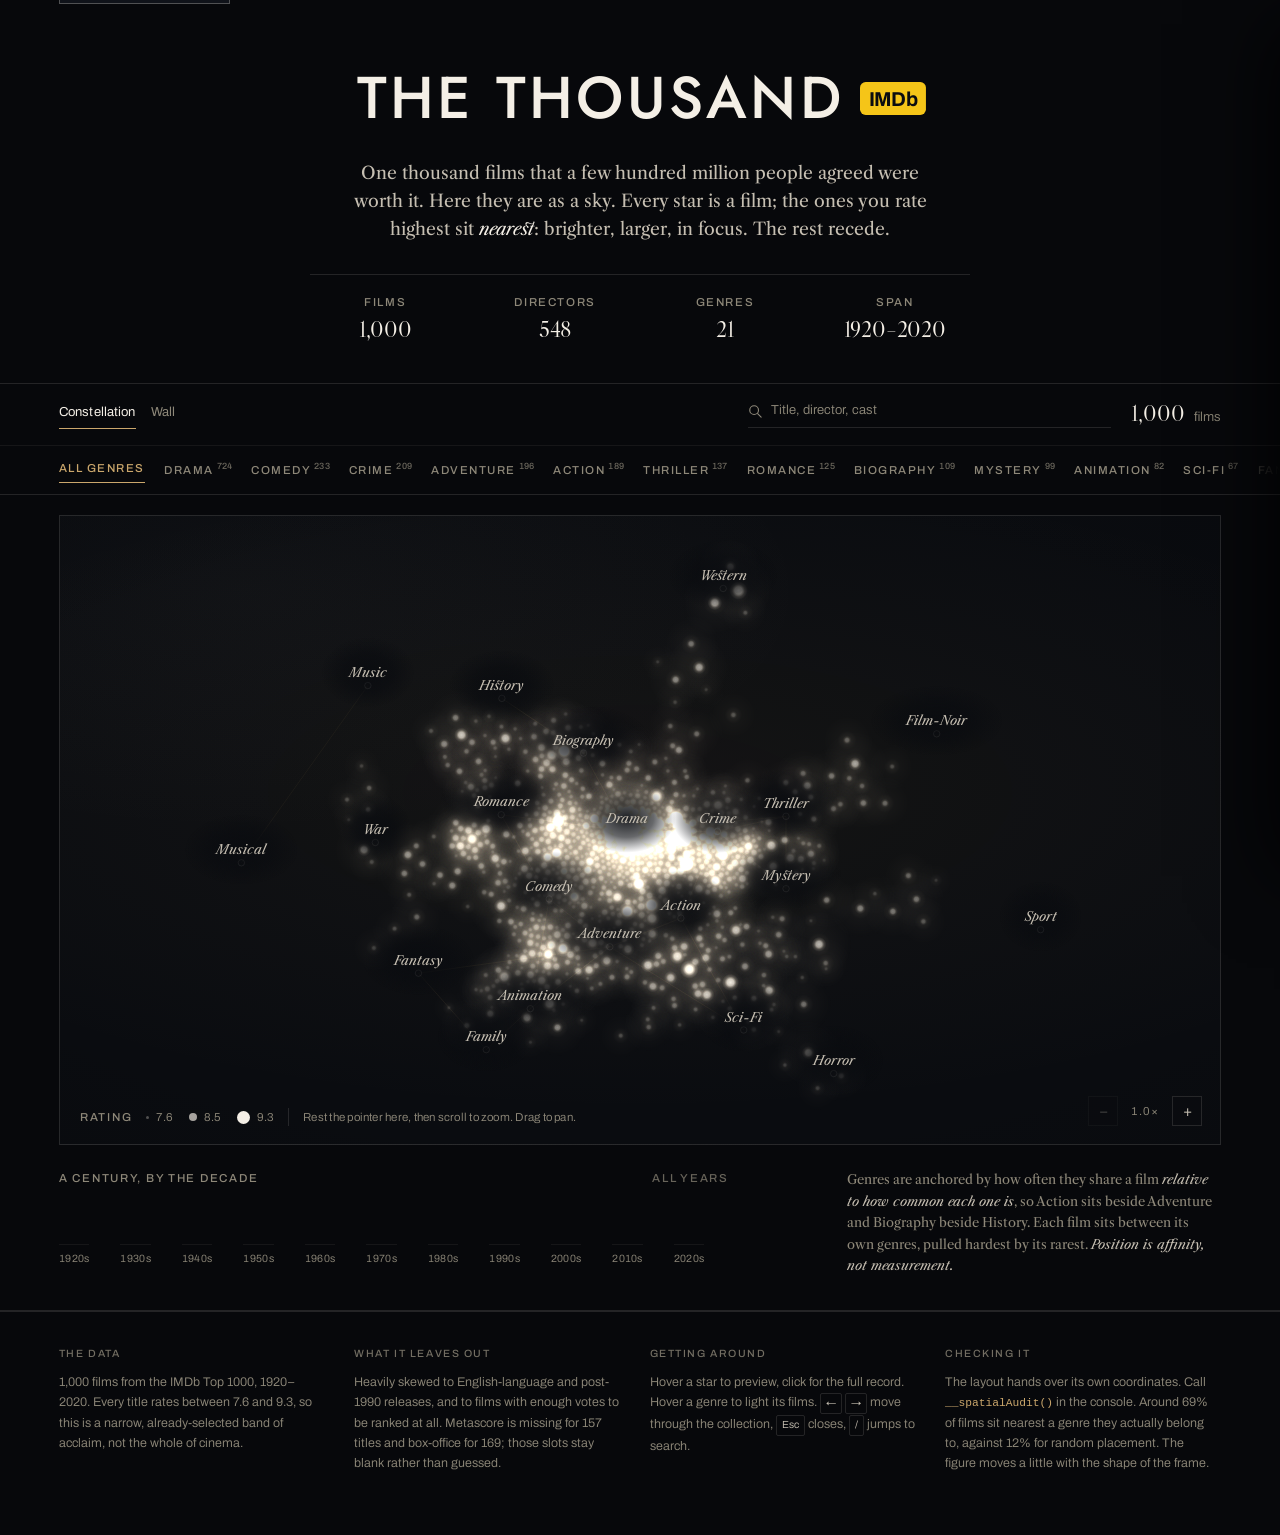
==== index.html @ afe0c764 "The Thousand: a genre constellation of the IMDb Top 1000, and the skill that audits it 1,000 films p" ====
<!doctype html>
<html lang="en">
<head>
<meta charset="utf-8">
<meta name="viewport" content="width=device-width, initial-scale=1">
<title>The Thousand</title>
<meta name="description" content="One thousand of the highest-rated films ever made, arranged as a depth field where every star is a film and distance from the viewer is its rating.">
<meta name="theme-color" content="#07080b">
<meta name="color-scheme" content="dark">
<meta property="og:title" content="The Thousand">
<meta property="og:description" content="A constellation of the 1,000 highest-rated films on IMDb, 1920–2020.">
<meta property="og:type" content="website">
<link rel="icon" href="data:image/svg+xml,%3Csvg xmlns='http://www.w3.org/2000/svg' viewBox='0 0 64 64'%3E%3Crect width='64' height='64' fill='%2307080b'/%3E%3Ccircle cx='22' cy='26' r='2.5' fill='%23f4efe6'/%3E%3Ccircle cx='41' cy='19' r='1.6' fill='%23c6bfb2'/%3E%3Ccircle cx='45' cy='40' r='3.4' fill='%23cba76c'/%3E%3Ccircle cx='26' cy='45' r='1.9' fill='%23c6bfb2'/%3E%3C/svg%3E">

<link rel="preconnect" href="https://fonts.googleapis.com">
<link rel="preconnect" href="https://fonts.gstatic.com" crossorigin>
<link rel="preconnect" href="https://m.media-amazon.com" crossorigin>
<link href="https://fonts.googleapis.com/css2?family=Archivo:ital,wght@0,300..700;1,300..500&family=Jost:wght@400;500;600&family=Libre+Caslon+Display&family=Libre+Caslon+Text:ital,wght@0,400;1,400&display=swap" rel="stylesheet">

<style>
/* ============================================================================
   THE THOUSAND
   ----------------------------------------------------------------------------
   COLOUR is graded, not picked. Cinema grades shadows cool and highlights warm;
   this does the same, so the ground is a blue-black and every light on it is a
   warm cream. That is also why the accent is champagne rather than a saturated
   hue — gold is what warm highlights become when you push them.

   Every text tone below is measured against --deep. The ramp is:

     --cream    #f4efe6   17.09:1   primary
     --cream-2  #c6bfb2   10.71:1   secondary
     --cream-3  #8e8879    5.54:1   tertiary — still AA for body text
     --gold     #cba76c    8.65:1   accent, safe for text
     --edge     #5a5750    2.72:1   HAIRLINES ONLY — never carries text

   The previous build used its faintest tone for decade labels, counts and the
   genre rail, all of which sat near 2:1 and were the "text I can't read". The
   fix is structural: --edge is quarantined, and nothing that must be read is
   allowed to use it.

   TYPE is two families, and hierarchy comes from size, weight and tracking
   rather than a third face.
     Jost                   the wordmark, and nothing else
     Libre Caslon Display   film titles, section heads, numerals of consequence
     Archivo                everything else; labels are uppercase + tracked
   ========================================================================== */

:root{
  /* ground — cool shadows */
  --void:    #07080b;
  --deep:    #0a0c10;
  --raise:   #10131a;
  --raise-2: #161a23;

  /* light — warm highlights */
  --cream:   #f4efe6;
  --cream-2: #c6bfb2;
  --cream-3: #8e8879;

  /* accent */
  --gold:    #cba76c;
  --gold-2:  #a8874f;

  /* hairlines only */
  --edge:    #5a5750;
  --rule:    rgba(244,239,230,.12);
  --rule-2:  rgba(244,239,230,.06);
  --rule-3:  rgba(244,239,230,.28);

  /* grid — 12 columns, one gutter, one margin */
  --cols:    12;
  --gutter:  clamp(14px, 1.5vw, 26px);
  --margin:  clamp(20px, 4.6vw, 84px);
  --page:    1560px;

  /* type scale — 1.26 ratio, fluid at the display end only */
  --t-xs:   11.5px;
  --t-sm:   13px;
  --t-base: 15.5px;
  --t-md:   17.5px;
  --t-lg:   clamp(20px, 1.7vw, 24px);
  --t-xl:   clamp(26px, 2.6vw, 38px);
  --t-2xl:  clamp(44px, 7.6vw, 116px);

  --ease:    cubic-bezier(.22,.68,.24,1);
  --slow:    .55s;

  color-scheme: dark;
}

*,*::before,*::after{ box-sizing:border-box; }
html{ -webkit-text-size-adjust:100%; scroll-behavior:smooth; }
[hidden]{ display:none !important; }

body{
  margin:0;
  background:var(--void);
  color:var(--cream);
  font-family:"Archivo","Helvetica Neue",Helvetica,Arial,sans-serif;
  font-size:var(--t-base);
  font-weight:350;
  line-height:1.6;
  -webkit-font-smoothing:antialiased;
  text-rendering:optimizeLegibility;
  overflow-x:hidden;
}

/* ── The grid ───────────────────────────────────────────────────────────────
   One declaration, used by every band on the page. Children take named column
   spans; nothing is positioned by ad-hoc padding, which is what keeps the left
   edges of the masthead, the controls, the sky and the colophon on one line. */
.grid{
  display:grid;
  grid-template-columns:repeat(var(--cols), minmax(0,1fr));
  gap:var(--gutter);
  max-width:var(--page);
  margin-inline:auto;
  padding-inline:var(--margin);
}

/* ── Utility ─────────────────────────────────────────────────────────────── */
.vh{
  position:absolute; width:1px; height:1px; margin:-1px; padding:0; border:0;
  clip-path:inset(50%); overflow:hidden; white-space:nowrap;
}
.lbl{
  font-size:var(--t-xs);
  font-weight:500;
  letter-spacing:.15em;
  text-transform:uppercase;
  color:var(--cream-3);
}
.lbl--dim{ color:var(--cream-3); opacity:.72; }
.num{ font-variant-numeric:tabular-nums lining-nums; }

.skip{
  position:absolute; left:var(--margin); top:-3em; z-index:200;
  background:var(--raise); color:var(--cream);
  padding:10px 16px; border:1px solid var(--rule-3);
  font-size:var(--t-sm);
  transition:top .2s var(--ease);
}
.skip:focus{ top:14px; }

:focus-visible{ outline:1.5px solid var(--gold); outline-offset:3px; }

.key{
  display:inline-block;
  min-width:1.5em; padding:1px 5px;
  border:1px solid var(--rule); border-radius:2px;
  font-size:.82em; text-align:center;
  color:var(--cream-2);
  font-variant-numeric:tabular-nums;
}

/* ============================================================================
   Masthead
   ========================================================================== */

.masthead{
  padding-block:clamp(38px,5.4vw,80px) clamp(26px,3.2vw,44px);
}
.masthead__inner{
  grid-column:2 / span 10;
  display:grid;
  justify-items:center;
  text-align:center;
  gap:clamp(20px,2.4vw,32px);
}

/* ── The wordmark ──────────────────────────────────────────────────────────
   One line, two objects: the name set in a geometric sans, and the source badge
   beside it at cap height. The geometry is what makes it read as a mark rather
   than a heading. Jost is a Futura descendant, so the O and the S are drawn from
   circles, and at this size with open tracking it holds the line against a very
   solid yellow rectangle without either half winning. */
.logo{
  margin:0;
  display:flex;
  align-items:center;
  justify-content:center;
  gap:clamp(12px,1.3vw,20px);
  flex-wrap:wrap;
}
.logo__word{
  font-family:"Jost","Futura","Century Gothic",sans-serif;
  font-weight:500;
  font-size:clamp(30px,4.6vw,64px);
  line-height:1;
  letter-spacing:.055em;
  text-transform:uppercase;
  color:var(--cream);
  text-indent:.055em;              /* optical: cancels the trailing letter-space */
  white-space:nowrap;
}
.logo__imdb{
  height:.56em;                    /* scales with the wordmark, always cap-height */
  width:auto;
  display:block;
  font-size:clamp(30px,4.6vw,64px);
  flex:none;
}

/* Right of the wordmark: the standfirst. Restored after the wordmark rewrite
   accidentally took these with it. */
.masthead__deck{
  margin:0;
  max-width:54ch;
  font-family:"Libre Caslon Text",Georgia,serif;
  font-size:var(--t-md);
  line-height:1.62;
  color:var(--cream-2);
  text-wrap:pretty;
}
.masthead__deck em{ color:var(--cream); font-style:italic; }

/* Standing figures. A specification block, not a KPI row: hairline rules, no
   cards, the numbers set in the display face so they read as type. */
.figures{
  margin:0;
  width:min(100%,660px);
  display:grid;
  grid-template-columns:repeat(4,minmax(0,1fr));
  gap:var(--gutter);
  border-top:1px solid var(--rule);
  padding-top:18px;
}
.figures div{ min-width:0; }
.figures dt{
  font-size:var(--t-xs); font-weight:500; letter-spacing:.14em;
  text-transform:uppercase; color:var(--cream-3);
  margin-bottom:6px;
}
.figures dd{
  margin:0;
  font-family:"Libre Caslon Display",Georgia,serif;
  font-size:clamp(20px,1.7vw,25px);
  line-height:1.1;
  letter-spacing:-.01em;
  color:var(--cream);
  font-variant-numeric:lining-nums tabular-nums;
}

/* ============================================================================
   Controls — sticky, quiet, and always one row on desktop
   ========================================================================== */

.controls{
  position:sticky; top:0; z-index:60;
  background:var(--void);
  border-block:1px solid var(--rule);
}
.controls__bar{ padding-block:13px; align-items:center; }
.controls__left{
  grid-column:1 / span 6;
  display:flex; align-items:center; gap:clamp(16px,2vw,32px);
  min-width:0;
}
.controls__right{
  grid-column:8 / span 5;
  display:flex; align-items:center; gap:clamp(14px,1.6vw,26px);
  min-width:0;
}

/* Segmented control. Underline marks the active item — no filled pill, which
   would read as a button rather than a state. */
.seg{ display:flex; align-items:center; gap:clamp(10px,1.2vw,18px); }
.seg__label{
  font-size:var(--t-xs); font-weight:500; letter-spacing:.14em;
  text-transform:uppercase; color:var(--cream-3); white-space:nowrap;
}
.seg__set{ display:flex; gap:clamp(10px,1.2vw,18px); }
.seg button{
  background:none; border:0; padding:3px 0 5px; cursor:pointer;
  font:inherit; font-size:var(--t-sm); font-weight:400;
  letter-spacing:.01em;
  color:var(--cream-3);
  border-bottom:1.5px solid transparent;
  white-space:nowrap;
  transition:color .22s var(--ease), border-color .22s var(--ease);
}
.seg button:hover{ color:var(--cream); }
.seg button[aria-pressed="true"]{ color:var(--cream); border-bottom-color:var(--gold); }
.seg--quiet button[aria-pressed="true"]{ color:var(--cream-2); }

.search{
  flex:1 1 auto; min-width:0;
  display:flex; align-items:center; gap:9px;
  border-bottom:1px solid var(--rule);
  padding-bottom:6px;
  transition:border-color .22s var(--ease);
}
.search:focus-within{ border-bottom-color:var(--gold); }
.search svg{ flex:none; color:var(--cream-3); }
.search input{
  flex:1; min-width:0; background:none; border:0; outline:none; padding:0;
  color:var(--cream); font:inherit; font-size:var(--t-sm);
  appearance:none; -webkit-appearance:none;
}
.search input::placeholder{ color:var(--cream-3); }
.search input::-webkit-search-cancel-button{ -webkit-appearance:none; }
.search button{
  background:none; border:0; cursor:pointer; padding:0 2px;
  color:var(--cream-3); font-size:17px; line-height:1;
}
.search button:hover{ color:var(--cream); }

.count{
  margin:0; white-space:nowrap;
  display:flex; align-items:baseline; gap:9px;
  font-size:var(--t-sm); color:var(--cream-3);
}
.count b{
  font-family:"Libre Caslon Display",Georgia,serif;
  font-weight:400; font-size:var(--t-lg); color:var(--cream);
  font-variant-numeric:lining-nums tabular-nums;
}
.count button{
  background:none; border:0; padding:0; cursor:pointer;
  font:inherit; font-size:var(--t-sm); color:var(--gold);
  border-bottom:1px solid transparent;
}
.count button:hover{ border-bottom-color:var(--gold); }

/* Genre rail — the precise counterpart to the labels in the sky. Hovering one
   lights that genre's films, so the rail is a way of reading the field, not a
   separate control panel. */
.rail{ border-top:1px solid var(--rule-2); overflow:hidden; }
.rail__set{
  display:flex !important;
  gap:clamp(12px,1.5vw,24px);
  padding-block:11px;
  overflow-x:auto;
  scrollbar-width:none;
  mask-image:linear-gradient(90deg,#000 0,#000 calc(100% - 60px),transparent);
  -webkit-mask-image:linear-gradient(90deg,#000 0,#000 calc(100% - 60px),transparent);
}
.rail__set::-webkit-scrollbar{ display:none; }
.rail button{
  background:none; border:0; padding:2px 0 3px; cursor:pointer;
  font:inherit; font-size:var(--t-xs); font-weight:500;
  letter-spacing:.13em; text-transform:uppercase;
  color:var(--cream-3);
  white-space:nowrap;
  border-bottom:1.5px solid transparent;
  transition:color .2s var(--ease), border-color .2s var(--ease);
}
.rail button sup{
  font-size:9px; letter-spacing:.02em; margin-left:3px;
  color:var(--cream-3); opacity:.75; vertical-align:super;
  font-variant-numeric:tabular-nums;
}
.rail button:hover{ color:var(--cream); }
.rail button[aria-pressed="true"]{ color:var(--gold); border-bottom-color:var(--gold); }
.rail button[aria-pressed="true"] sup{ color:var(--gold); opacity:.8; }

/* ============================================================================
   The constellation
   ========================================================================== */

/* The field is a framed object sitting on the grid, not a full-bleed band. The
   margins either side are deliberate: they are page, and they scroll, so there is
   always somewhere to put the pointer that is not the map. */
.sky{ position:relative; padding-block:clamp(14px,1.6vw,26px) 0; }

.sky__stage{
  position:relative;
  grid-column:1 / -1;
  width:100%;
  height:clamp(470px,70vh,840px);
  overflow:hidden;
  border:1px solid var(--rule);
  background:
    radial-gradient(115% 78% at 50% 44%, rgba(203,167,108,.05), transparent 66%),
    radial-gradient(70% 55% at 16% 12%, rgba(198,191,178,.028), transparent 72%),
    var(--deep);
}
/* A vignette pulls the eye to the middle of the field and stops the canvas
   ending on a hard edge against the page. */
.sky__stage::after{
  content:"";
  position:absolute; inset:0; z-index:3;
  pointer-events:none;
  background:radial-gradient(120% 96% at 50% 50%, transparent 52%, rgba(7,8,11,.72) 100%);
}

#sky-canvas{
  display:block; width:100%; height:100%;
  outline:none;
  cursor:default;
  touch-action:pan-y;      /* JS switches to none once zoomed; see setTouchAction */
  transition:opacity .4s var(--ease);
}
#sky-canvas:focus-visible{ outline:1.5px solid var(--gold); outline-offset:-4px; }

/* Genre labels. The canvas paints a soft scrim behind each of these before the
   stars go down, which is what keeps them readable over the bright core — the
   previous build let them wash out entirely. */
.sky__labels{ position:absolute; inset:0; z-index:4; pointer-events:none; }
/* Positioned by JS every frame, because the anchors move with the lens and the
   relaxation has to re-solve. transform is therefore NOT transitioned, or each
   frame would fight the last one. */
.sky__label{
  position:absolute; left:0; top:0;
  transform:translate(-9999px,-9999px);
  will-change:transform;
  pointer-events:auto;
  background:none; border:0; padding:5px 8px; cursor:pointer;
  font-family:"Libre Caslon Text",Georgia,serif;
  font-size:clamp(12.5px,1.02vw,15px);
  font-style:italic;
  line-height:1;
  color:var(--cream-2);
  white-space:nowrap;
  transition:color .22s var(--ease);
}
.sky__label:hover{ color:var(--cream); }
.sky__label[data-on="true"]{ color:var(--gold); }
.sky__label[data-muted="true"]{ color:var(--cream-3); opacity:.45; }

.sky__tip{
  position:absolute; top:0; left:0; z-index:6;
  pointer-events:none;
  width:252px;
  display:grid; grid-template-columns:52px 1fr; gap:12px;
  padding:11px 13px 12px;
  background:rgba(10,12,16,.93);
  border:1px solid var(--rule-3);
  box-shadow:0 20px 44px -18px rgba(0,0,0,.95);
  will-change:transform;
}
.sky__tip img{
  width:52px; height:78px; object-fit:cover; display:block;
  background:var(--raise-2);
}
.sky__tip-b{ min-width:0; align-self:center; }
.sky__tip b{
  display:block;
  font-family:"Libre Caslon Display",Georgia,serif;
  font-weight:400; font-size:16px; line-height:1.16;
  color:var(--cream); margin-bottom:6px;
  overflow-wrap:anywhere;
}
.sky__tip span{
  display:block; font-size:var(--t-xs); letter-spacing:.06em;
  color:var(--cream-3); font-variant-numeric:tabular-nums;
}
.sky__tip .g{ margin-top:4px; letter-spacing:.1em; text-transform:uppercase; }
.sky__tip .r{ color:var(--gold); }

/* Size key — the one piece of chrome that earns its place, because "bigger and
   nearer means better rated" is the whole encoding and nothing else states it. */
.sky__key{
  position:absolute; left:20px; bottom:18px; z-index:5;
  display:flex; align-items:center; gap:14px;
  pointer-events:none;
}
.sky__key-title{
  font-size:var(--t-xs); font-weight:500; letter-spacing:.15em;
  text-transform:uppercase; color:var(--cream-3);
}
.sky__key-row{ display:flex; align-items:center; gap:16px; }
.sky__key-item{ display:flex; align-items:center; gap:7px; }
.sky__key-dot{ border-radius:50%; background:var(--cream); display:block; }
.sky__key-item span{
  font-size:var(--t-xs); color:var(--cream-3);
  font-variant-numeric:tabular-nums;
}

.sky__empty{
  position:absolute; inset:0; z-index:7;
  display:grid; place-content:center; justify-items:center; gap:18px;
  background:rgba(7,8,11,.8);
  text-align:center;
}
.sky__empty p{
  margin:0;
  font-family:"Libre Caslon Display",Georgia,serif;
  font-size:var(--t-xl); color:var(--cream-2);
}
.sky__empty button{
  background:none; border:1px solid var(--gold); border-radius:2px;
  padding:9px 18px; cursor:pointer;
  font:inherit; font-size:var(--t-sm); letter-spacing:.08em;
  text-transform:uppercase; color:var(--gold);
  transition:background .22s var(--ease), color .22s var(--ease);
}
.sky__empty button:hover{ background:var(--gold); color:var(--void); }

/* ── Below the sky: the decade filter and the caveat, on the same grid ───── */

.sky__foot{
  padding-block:24px 34px;
  align-items:start;
  border-bottom:1px solid var(--rule);
}
.decades{ grid-column:1 / span 7; }
.decades__head{
  display:flex; justify-content:space-between; align-items:baseline;
  gap:16px; margin-bottom:14px;
}
.decades__bars{
  display:flex; align-items:stretch; gap:clamp(3px,.5vw,8px);
  height:66px;
}
.decade{
  flex:1 1 0; min-width:0;
  display:flex; flex-direction:column; gap:7px;
  background:none; border:0; padding:0; cursor:pointer;
  font:inherit; color:inherit;
  -webkit-tap-highlight-color:transparent;
}
.decade__track{ flex:1; position:relative; min-height:0; }
.decade__bar{
  position:absolute; left:0; right:0; bottom:0;
  height:var(--h); min-height:2px;
  background:var(--edge);
  transition:background .24s var(--ease);
}
.decade__foot{
  border-top:1px solid var(--rule-2);
  padding-top:6px;
  display:block;
  font-size:10.5px; letter-spacing:.03em;
  color:var(--cream-3);
  font-variant-numeric:tabular-nums;
  overflow:hidden; text-overflow:clip; white-space:nowrap;
}
.decade:hover .decade__bar{ background:var(--cream-2); }
.decade:hover .decade__foot{ color:var(--cream); border-color:var(--rule-3); }
.decade[aria-pressed="true"] .decade__bar{ background:var(--gold); }
.decade[aria-pressed="true"] .decade__foot{ color:var(--gold); border-color:var(--gold); }

.sky__note{
  grid-column:9 / span 4;
  margin:0;
  font-family:"Libre Caslon Text",Georgia,serif;
  font-size:var(--t-sm);
  line-height:1.65;
  color:var(--cream-3);
  text-wrap:pretty;
}
.sky__note em{ color:var(--cream-2); font-style:italic; }
.sky__note b{ color:var(--cream-2); font-weight:400; font-style:italic; }

/* ============================================================================
   The wall
   ========================================================================== */

.wall{ padding-block:clamp(26px,3.4vw,48px) 40px; }
.wall > *{ grid-column:1 / -1; }

.section{
  margin-bottom:clamp(34px,4.4vw,64px);
  content-visibility:auto;
  contain-intrinsic-size:auto 700px;
}
.section__head{
  display:flex; align-items:baseline; gap:18px;
  border-top:1px solid var(--rule);
  padding-top:13px; padding-bottom:9px;
  margin-bottom:20px;
  position:sticky; top:var(--stick,104px);
  background:linear-gradient(var(--void) 74%, transparent);
  z-index:20;
}
.section__title{
  margin:0;
  font-family:"Libre Caslon Display",Georgia,serif;
  font-weight:400; font-size:var(--t-xl); line-height:1;
  letter-spacing:-.012em; white-space:nowrap;
  color:var(--cream);
}
.section__note{
  font-family:"Libre Caslon Text",Georgia,serif;
  font-style:italic; font-size:var(--t-sm); color:var(--cream-3);
  min-width:0; overflow:hidden; text-overflow:ellipsis; white-space:nowrap;
}
.section__count{
  margin-left:auto; white-space:nowrap;
  font-size:var(--t-xs); letter-spacing:.13em; color:var(--cream-3);
  font-variant-numeric:tabular-nums;
}

.tiles{
  display:grid;
  grid-template-columns:repeat(auto-fill,minmax(clamp(92px,7.8vw,128px),1fr));
  gap:clamp(10px,1.05vw,17px);
}

.tile{
  position:relative; aspect-ratio:2/3;
  background:var(--raise);
  border:0; padding:0; margin:0; display:block;
  overflow:hidden; cursor:pointer;
  font:inherit; color:inherit; text-align:left;
  isolation:isolate;
  transition:transform .34s var(--ease), box-shadow .34s var(--ease);
  -webkit-tap-highlight-color:transparent;
}
.tile::after{
  content:""; position:absolute; inset:0; z-index:3; pointer-events:none;
  border:1px solid var(--rule-2);
  transition:border-color .3s var(--ease);
}
.tile img{
  width:100%; height:100%; object-fit:cover; display:block;
  position:relative; z-index:1;
  opacity:0; transform:scale(1.015);
  filter:saturate(.92) contrast(1.02) brightness(.95);
  transition:opacity .6s var(--ease), transform .6s var(--ease), filter .3s var(--ease);
}
.tile.is-loaded img{ opacity:1; transform:none; }
.tile:hover,.tile:focus-visible{
  transform:translateY(-5px);
  box-shadow:0 18px 36px -12px rgba(0,0,0,.8);
  z-index:5;
}
.tile:hover img,.tile:focus-visible img{ filter:saturate(1.04) contrast(1) brightness(1.05); }
.tile:hover::after,.tile:focus-visible::after{ border-color:var(--rule-3); }
.tile[aria-current="true"]::after{ border-color:var(--gold); border-width:1.5px; }

.tile__fallback{
  position:absolute; inset:0; z-index:0;
  display:flex; align-items:flex-end; padding:9px;
  background:linear-gradient(160deg,var(--raise-2),var(--deep));
  font-family:"Libre Caslon Text",Georgia,serif;
  font-size:12px; line-height:1.22; color:var(--cream-2);
}
.tile__cap{
  position:absolute; inset:auto 0 0 0; z-index:2;
  padding:24px 9px 10px;
  background:linear-gradient(transparent,rgba(5,6,8,.86) 44%,rgba(5,6,8,.96));
  opacity:0; transform:translateY(6px);
  transition:opacity .26s var(--ease), transform .26s var(--ease);
}
.tile:hover .tile__cap,.tile:focus-visible .tile__cap{ opacity:1; transform:none; }
.tile__cap b{
  display:-webkit-box; -webkit-line-clamp:3; -webkit-box-orient:vertical;
  overflow:hidden;
  font-family:"Libre Caslon Display",Georgia,serif;
  font-weight:400; font-size:12.5px; line-height:1.2; color:var(--cream);
}
.tile__cap span{
  display:block; margin-top:4px;
  font-size:10px; letter-spacing:.09em; color:var(--cream-3);
  font-variant-numeric:tabular-nums;
}
.tile__rating{
  position:absolute; left:0; bottom:0; z-index:4;
  height:2px; width:var(--w);
  background:var(--gold); opacity:.9;
  transition:opacity .3s var(--ease), height .3s var(--ease);
}
.tile:hover .tile__rating{ opacity:1; height:2.5px; }
.tile__rank{
  position:absolute; top:0; right:0; z-index:4;
  padding:4px 7px;
  background:rgba(5,6,8,.78);
  font-size:9.5px; letter-spacing:.05em; color:var(--cream);
  font-variant-numeric:tabular-nums;
  opacity:0; transition:opacity .26s var(--ease);
}
.tile:hover .tile__rank,.tile:focus-visible .tile__rank{ opacity:1; }

.empty{
  padding:clamp(56px,10vw,120px) 0; text-align:center;
  border-top:1px solid var(--rule);
}
.empty p{
  margin:0 0 18px;
  font-family:"Libre Caslon Display",Georgia,serif;
  font-size:var(--t-xl); color:var(--cream-2);
}
.empty button{
  background:none; border:1px solid var(--gold); border-radius:2px;
  padding:9px 18px; cursor:pointer;
  font:inherit; font-size:var(--t-sm); letter-spacing:.08em;
  text-transform:uppercase; color:var(--gold);
}
.empty button:hover{ background:var(--gold); color:var(--void); }

/* ============================================================================
   Record panel
   ========================================================================== */

.scrim{
  position:fixed; inset:0; z-index:90;
  background:rgba(5,6,8,.66);
  opacity:0; pointer-events:none;
  transition:opacity .36s var(--ease);
}
.scrim.is-open{ opacity:1; pointer-events:auto; }

.plate{
  position:fixed; top:0; right:0; bottom:0; z-index:100;
  width:clamp(340px,31vw,470px); max-width:100vw;
  background:var(--deep);
  border-left:1px solid var(--rule);
  box-shadow:-34px 0 76px -24px rgba(0,0,0,.86);
  transform:translateX(101%);
  transition:transform var(--slow) var(--ease);
  display:flex; flex-direction:column;
  overscroll-behavior:contain;
}
.plate.is-open{ transform:none; }

.plate__bar{
  flex:none; display:flex; align-items:center; gap:9px;
  padding:14px 20px; border-bottom:1px solid var(--rule);
}
.plate__no{
  margin-right:auto;
  font-size:var(--t-xs); letter-spacing:.16em; color:var(--cream-3);
  font-variant-numeric:tabular-nums;
}
.plate__bar button{
  width:30px; height:30px; display:grid; place-items:center;
  background:none; border:1px solid var(--rule); border-radius:2px;
  color:var(--cream-2); cursor:pointer;
  transition:border-color .2s var(--ease), color .2s var(--ease);
}
.plate__bar button:hover:not(:disabled){ border-color:var(--gold); color:var(--gold); }
.plate__bar button:disabled{ opacity:.28; cursor:default; }

.plate__body{
  flex:1; min-height:0; overflow-y:auto; overscroll-behavior:contain;
  padding:0 clamp(20px,2.1vw,30px) 48px;
}
.plate__body::-webkit-scrollbar{ width:10px; }
.plate__body::-webkit-scrollbar-thumb{
  background:var(--edge); border:3px solid var(--deep);
}

.plate__poster{
  position:relative; margin:22px 0 26px;
  aspect-ratio:2/3; background:var(--raise);
  overflow:hidden;
  box-shadow:0 26px 52px -20px rgba(0,0,0,.92);
}
.plate__poster img{ width:100%; height:100%; object-fit:cover; display:block; }

.plate h2{
  margin:0 0 12px;
  font-family:"Libre Caslon Display",Georgia,serif;
  font-weight:400; font-size:clamp(27px,2.4vw,36px);
  line-height:1.06; letter-spacing:-.015em;
  color:var(--cream); text-wrap:balance;
}

.plate__facts{
  display:flex; flex-wrap:wrap; gap:7px 9px; align-items:center;
  margin:0; padding-bottom:20px; border-bottom:1px solid var(--rule);
  font-size:var(--t-xs); letter-spacing:.13em; text-transform:uppercase;
  color:var(--cream-3);
  font-variant-numeric:tabular-nums;
}
.plate__facts span:not(:last-child)::after{
  content:"·"; margin-left:9px; color:var(--edge);
}

.score{
  display:flex; align-items:flex-end; gap:16px;
  padding:22px 0; border-bottom:1px solid var(--rule);
}
.score__big{
  font-family:"Libre Caslon Display",Georgia,serif;
  font-size:56px; line-height:.84; letter-spacing:-.028em;
  color:var(--cream);
  font-variant-numeric:lining-nums tabular-nums;
}
.score__meta{ flex:1; min-width:0; padding-bottom:4px; }
.score__meta .lbl{ display:block; margin-bottom:9px; }
.score__track{ height:2px; background:var(--rule); position:relative; }
.score__track i{ position:absolute; inset:0 auto 0 0; width:var(--w); background:var(--gold); }
.score__scale{
  display:flex; justify-content:space-between; margin-top:6px;
  font-size:10px; letter-spacing:.08em; color:var(--cream-3);
  font-variant-numeric:tabular-nums;
}

.plate__quote{
  margin:24px 0;
  font-family:"Libre Caslon Text",Georgia,serif;
  font-size:var(--t-md); line-height:1.55; font-style:italic;
  color:var(--cream); text-wrap:pretty;
}
.plate__quote::before{
  content:""; display:block; width:36px; height:1px;
  background:var(--gold); margin-bottom:18px;
}

.plate__rows{ display:grid; margin:0; }
.row{
  display:grid; grid-template-columns:88px 1fr; gap:14px;
  padding:13px 0; border-top:1px solid var(--rule-2);
  align-items:baseline;
}
.row dt{
  font-size:var(--t-xs); font-weight:500; letter-spacing:.14em;
  text-transform:uppercase; color:var(--cream-3); padding-top:2px;
}
.row dd{ margin:0; font-size:var(--t-sm); line-height:1.45; color:var(--cream-2); }
.row dd b{ color:var(--cream); font-weight:500; }

.linkish{
  background:none; border:0; padding:0; cursor:pointer;
  font:inherit; color:var(--cream);
  border-bottom:1px solid var(--rule-3);
  transition:color .2s var(--ease), border-color .2s var(--ease);
}
.linkish:hover{ color:var(--gold); border-bottom-color:var(--gold); }
.taglist{ display:flex; flex-wrap:wrap; gap:6px 8px; align-items:baseline; }
.taglist i{ color:var(--edge); font-style:normal; }

/* ============================================================================
   Colophon
   ========================================================================== */

.colophon{
  border-top:1px solid var(--rule);
  padding-block:34px 62px;
}
.colophon__cell{ grid-column:span 3; }
.colophon h3{
  margin:0 0 9px;
  font-size:10.5px; font-weight:500; letter-spacing:.15em;
  text-transform:uppercase; color:var(--cream-3); opacity:.8;
}
.colophon p{
  margin:0; font-size:12.5px; line-height:1.62; color:var(--cream-3);
  max-width:38ch;
}
.colophon code{
  font-family:ui-monospace,Menlo,Consolas,monospace;
  font-size:.9em; color:var(--gold);
}

/* ============================================================================
   Responsive — the grid collapses 12 → 8 → 4
   ========================================================================== */

@media (max-width:1080px){
  .masthead__inner{ grid-column:1 / span 12; }
  .controls__left{ grid-column:1 / span 12; }
  .controls__right{ grid-column:1 / span 12; }
  .controls__bar{ row-gap:12px; }
  .decades{ grid-column:1 / span 12; }
  .sky__note{ grid-column:1 / span 12; margin-top:22px; }
  .colophon__cell{ grid-column:span 6; }
}

@media (max-width:680px){
  :root{ --cols:4; }
  .masthead{ padding-block:32px 24px; }
  .masthead__inner,
  .controls__left,.controls__right,
  .decades,.sky__note{ grid-column:1 / span 4; }
  .figures{ grid-template-columns:repeat(2,minmax(0,1fr)); gap:16px var(--gutter); }
  .colophon__cell{ grid-column:span 4; }

  .controls__left{ flex-wrap:wrap; gap:12px 18px; }
  .sky__stage{ height:clamp(420px,64vh,600px); }
  .sky__key{ left:12px; bottom:12px; gap:10px; }
  .sky__key-row{ gap:11px; }
  .sky__label{ font-size:11.5px; padding:4px 5px; }
  .sky__tip{ width:216px; grid-template-columns:44px 1fr; }
  .sky__tip img{ width:44px; height:66px; }
  .decades__bars{ height:50px; gap:2px; }
  .decade__foot b{ display:none; }
  .decade__foot{ font-size:9px; justify-content:flex-start; }

  .tiles{ grid-template-columns:repeat(auto-fill,minmax(86px,1fr)); gap:8px; }
  .section__note{ display:none; }

  /* On a phone the drawer becomes a sheet — a side panel leaves no room for the
     poster it exists to show. */
  .plate{
    width:100vw; top:auto; height:92dvh;
    border-left:0; border-top:1px solid var(--rule);
    border-radius:12px 12px 0 0;
    transform:translateY(101%);
  }
  .plate.is-open{ transform:none; }
  .plate__poster{ max-width:214px; margin-inline:auto; }
  .score__big{ font-size:46px; }
  body.plate-open{ overflow:hidden; }
}

@media (min-width:681px){ .scrim{ display:none; } }

@media (prefers-reduced-motion:reduce){
  html{ scroll-behavior:auto; }
  *,*::before,*::after{
    animation-duration:.001ms !important;
    transition-duration:.001ms !important;
  }
  .tile img{ opacity:1; transform:none; }
}

/* Rail item mirrored from a label hover in the sky. Not the committed state —
   that is [aria-pressed], and this must not be mistaken for it. */
.rail button.is-preview{ color:var(--cream); }

/* The genre-hover lens is the most useful thing in the piece and the least
   discoverable, since nothing about a label suggests it does anything. One line
   beside the key fixes that; it is the only instruction on the page, and it goes
   where the eye already is. */
.sky__hint{
  font-size:var(--t-xs);
  letter-spacing:.02em;
  color:var(--cream-3);
  border-left:1px solid var(--rule);
  padding-left:14px;
}
@media (max-width:680px){ .sky__hint{ display:none; } }

/* ── Zoom controls ─────────────────────────────────────────────────────────
   Deliberately in the frame rather than hidden behind a gesture: scroll-to-zoom
   is the fast path, but a control that only exists as a gesture is invisible to
   anyone who does not already know it is there, and unusable without a wheel. */
.sky__zoom{
  position:absolute; right:18px; bottom:18px; z-index:5;
  display:flex; align-items:center; gap:8px;
}
.sky__zoom button{
  width:30px; height:30px;
  display:grid; place-items:center;
  background:rgba(10,12,16,.72);
  border:1px solid var(--rule);
  color:var(--cream-2);
  font:inherit; font-size:15px; line-height:1;
  cursor:pointer;
  transition:border-color .2s var(--ease), color .2s var(--ease), background .2s var(--ease);
}
.sky__zoom button:hover:not(:disabled){ border-color:var(--gold); color:var(--gold); }
.sky__zoom button:disabled{ opacity:.3; cursor:default; }
.sky__zoom button[data-zoom="reset"]{
  width:auto; padding:0 11px;
  font-size:var(--t-xs); letter-spacing:.12em; text-transform:uppercase;
}
.sky__zoom-read{
  min-width:38px; text-align:center;
  font-size:var(--t-xs); letter-spacing:.08em;
  color:var(--cream-3);
}

@media (max-width:680px){
  .sky__zoom{ right:12px; bottom:12px; gap:6px; }
  .sky__zoom-read{ display:none; }
}

</style>
</head>
<body>

<a class="skip" href="#sky">Skip to the constellation</a>

<!-- ── Masthead ─────────────────────────────────────────────────────────── -->
<header class="masthead grid">
  <div class="masthead__inner">
    <h1 class="logo">
      <span class="logo__word">The Thousand</span>
      <!-- IMDb credited with its own mark, at the user's request. This is source
           attribution, not a claim to be IMDb: the badge sits beside our wordmark
           as a citation, the way a byline credits a wire service. -->
      <svg class="logo__imdb" viewBox="0 0 64 32" role="img" aria-label="IMDb">
        <rect width="64" height="32" rx="5.5" fill="#F5C518"/>
        <text x="32" y="23.2" text-anchor="middle" fill="#0A0C10"
              font-family="Archivo, Helvetica Neue, Helvetica, Arial, sans-serif"
              font-size="19.5" font-weight="700" letter-spacing="-0.6">IMDb</text>
      </svg>
    </h1>

    <p class="masthead__deck">
      One thousand films that a few hundred million people agreed were worth it.
      Here they are as a sky. Every star is a film; the ones you rate highest sit
      <em>nearest</em>: brighter, larger, in focus. The rest recede.
    </p>

    <dl class="figures" id="figures"></dl>
  </div>
</header>

<!-- ── Controls ─────────────────────────────────────────────────────────── -->
<nav class="controls" aria-label="View and filter the collection">
  <div class="controls__bar grid">
    <div class="controls__left">
      <div class="seg" id="view" role="group" aria-label="View the collection as">
        <button type="button" data-view="sky" aria-pressed="true">Constellation</button>
        <button type="button" data-view="wall" aria-pressed="false">Wall</button>
      </div>

      <div class="seg seg--quiet" id="arrange-field" role="group" aria-label="Arrange the wall by">
        <span class="seg__label">Arrange</span>
        <div class="seg__set" id="arrange"></div>
      </div>
    </div>

    <div class="controls__right">
      <label class="search">
        <span class="vh">Search titles, directors and cast</span>
        <svg width="14" height="14" viewBox="0 0 16 16" fill="none" aria-hidden="true">
          <circle cx="7" cy="7" r="5" stroke="currentColor" stroke-width="1.3"/>
          <path d="M11 11l4 4" stroke="currentColor" stroke-width="1.3" stroke-linecap="round"/>
        </svg>
        <input id="q" type="search" placeholder="Title, director, cast" autocomplete="off" spellcheck="false">
        <button type="button" id="q-clear" hidden aria-label="Clear search">&times;</button>
      </label>

      <p class="count" aria-live="polite">
        <b id="count">1,000</b><span id="count-of"> films</span>
        <button type="button" id="reset" hidden>Clear</button>
      </p>
    </div>
  </div>

  <div class="rail" id="rail-wrap">
    <div class="rail__set grid" id="genres" role="group" aria-label="Filter by genre"></div>
  </div>
</nav>

<!-- ── The constellation ────────────────────────────────────────────────── -->
<section class="sky" id="sky" aria-labelledby="sky-h">
  <h2 class="vh" id="sky-h">The collection as a constellation</h2>

  <div class="grid">
  <div class="sky__stage" id="sky-stage">
    <canvas id="sky-canvas" tabindex="0" role="img"
      aria-label="A field of 1,000 stars, one per film, placed among the genres it belongs to. A film's rating sets how near it sits: the highest rated are largest, brightest and in focus. Use the left and right arrow keys to move between films and Enter to open a record, or switch to the Wall view for a browsable list."></canvas>
    <div class="sky__labels" id="sky-labels"></div>
    <div class="sky__tip" id="sky-tip" hidden></div>

    <div class="sky__key" aria-hidden="true">
      <span class="sky__key-title">Rating</span>
      <span class="sky__key-row" id="sky-key-row"></span>
      <span class="sky__hint">Rest the pointer here, then scroll to zoom. Drag to pan.</span>
    </div>

    <div class="sky__zoom" id="sky-zoom">
      <button type="button" data-zoom="out" aria-label="Zoom out">&minus;</button>
      <span class="sky__zoom-read num" id="zoom-read">1.0&times;</span>
      <button type="button" data-zoom="in" aria-label="Zoom in">+</button>
      <button type="button" data-zoom="reset" id="zoom-reset" hidden>Reset</button>
    </div>

    <div class="sky__empty" id="sky-empty" hidden>
      <p>Nothing here matches.</p>
      <button type="button" data-reset>Clear every filter</button>
    </div>

    <p class="vh" id="sky-live" aria-live="polite"></p>
  </div>
  </div>

  <div class="sky__foot grid">
    <div class="decades" id="decades-wrap">
      <div class="decades__head">
        <span class="lbl">A century, by the decade</span>
        <span class="lbl lbl--dim" id="decade-state">All years</span>
      </div>
      <div class="decades__bars" id="spine"></div>
    </div>

    <p class="sky__note">
      Genres are anchored by how often they share a film <em>relative to how common
      each one is</em>, so Action sits beside Adventure and Biography beside History.
      Each film sits between its own genres, pulled hardest by its rarest.
      <b>Position is affinity, not measurement.</b>
    </p>
  </div>
</section>

<!-- ── The wall ─────────────────────────────────────────────────────────── -->
<main class="wall grid" id="wall" hidden></main>

<!-- ── Colophon ─────────────────────────────────────────────────────────── -->
<footer class="colophon grid">
  <div class="colophon__cell">
    <h3>The data</h3>
    <p>1,000 films from the IMDb Top 1000, 1920–2020. Every title rates between
      7.6 and 9.3, so this is a narrow, already-selected band of acclaim, not
      the whole of cinema.</p>
  </div>
  <div class="colophon__cell">
    <h3>What it leaves out</h3>
    <p>Heavily skewed to English-language and post-1990 releases, and to films with
      enough votes to be ranked at all. Metascore is missing for 157 titles and
      box-office for 169; those slots stay blank rather than guessed.</p>
  </div>
  <div class="colophon__cell">
    <h3>Getting around</h3>
    <p>Hover a star to preview, click for the full record. Hover a genre to light
      its films. <span class="key">←</span> <span class="key">→</span> move through
      the collection, <span class="key">Esc</span> closes, <span class="key">/</span>
      jumps to search.</p>
  </div>
  <div class="colophon__cell">
    <h3>Checking it</h3>
    <p>The layout hands over its own coordinates. Call
      <code>__spatialAudit()</code> in the console. Around 69% of films sit
      nearest a genre they actually belong to, against 12% for random placement.
      The figure moves a little with the shape of the frame.</p>
  </div>
</footer>

<!-- ── Record ───────────────────────────────────────────────────────────── -->
<div class="scrim" id="scrim"></div>
<aside class="plate" id="plate" role="dialog" aria-modal="false" aria-label="Film record" aria-hidden="true">
  <div class="plate__bar">
    <span class="plate__no" id="plate-no"></span>
    <button type="button" id="prev" aria-label="Previous film">
      <svg width="13" height="13" viewBox="0 0 16 16" fill="none" aria-hidden="true"><path d="M10 3L5 8l5 5" stroke="currentColor" stroke-width="1.4" stroke-linecap="round" stroke-linejoin="round"/></svg>
    </button>
    <button type="button" id="next" aria-label="Next film">
      <svg width="13" height="13" viewBox="0 0 16 16" fill="none" aria-hidden="true"><path d="M6 3l5 5-5 5" stroke="currentColor" stroke-width="1.4" stroke-linecap="round" stroke-linejoin="round"/></svg>
    </button>
    <button type="button" id="close" aria-label="Close record">
      <svg width="13" height="13" viewBox="0 0 16 16" fill="none" aria-hidden="true"><path d="M4 4l8 8M12 4l-8 8" stroke="currentColor" stroke-width="1.4" stroke-linecap="round"/></svg>
    </button>
  </div>
  <div class="plate__body" id="plate-body"></div>
</aside>

<script type="application/json" id="film-data">{"fields":["title","year","cert","runtime","genres","rating","overview","meta","director","stars","votes","gross","poster"],"rows":[["The Shawshank Redemption",1994,"A",142,["Drama"],9.3,"Two imprisoned men bond over a number of years, finding solace and eventual redemption through acts of common decency.",80,"Frank Darabont",["Tim Robbins","Morgan Freeman","Bob Gunton","William Sadler"],2343110,28341469,"MV5BMDFkYTc0MGEtZmNhMC00ZDIzLWFmNTEtODM1ZmRlYWMwMWFmXkEyXkFqcGdeQXVyMTMxODk2OTU@"],["The Godfather",1972,"A",175,["Crime","Drama"],9.2,"An organized crime dynasty's aging patriarch transfers control of his clandestine empire to his reluctant son.",100,"Francis Ford Coppola",["Marlon Brando","Al Pacino","James Caan","Diane Keaton"],1620367,134966411,"MV5BM2MyNjYxNmUtYTAwNi00MTYxLWJmNWYtYzZlODY3ZTk3OTFlXkEyXkFqcGdeQXVyNzkwMjQ5NzM@"],["The Dark Knight",2008,"UA",152,["Action","Crime","Drama"],9,"When the menace known as the Joker wreaks havoc and chaos on the people of Gotham, Batman must accept one of the greatest psychological and physical tests of his ability to fight injustice.",84,"Christopher Nolan",["Christian Bale","Heath Ledger","Aaron Eckhart","Michael Caine"],2303232,534858444,"MV5BMTMxNTMwODM0NF5BMl5BanBnXkFtZTcwODAyMTk2Mw@@"],["The Godfather: Part II",1974,"A",202,["Crime","Drama"],9,"The early life and career of Vito Corleone in 1920s New York City is portrayed, while his son, Michael, expands and tightens his grip on the family crime syndicate.",90,"Francis Ford Coppola",["Al Pacino","Robert De Niro","Robert Duvall","Diane Keaton"],1129952,57300000,"MV5BMWMwMGQzZTItY2JlNC00OWZiLWIyMDctNDk2ZDQ2YjRjMWQ0XkEyXkFqcGdeQXVyNzkwMjQ5NzM@"],["12 Angry Men",1957,"U",96,["Crime","Drama"],9,"A jury holdout attempts to prevent a miscarriage of justice by forcing his colleagues to reconsider the evidence.",96,"Sidney Lumet",["Henry Fonda","Lee J. Cobb","Martin Balsam","John Fiedler"],689845,4360000,"MV5BMWU4N2FjNzYtNTVkNC00NzQ0LTg0MjAtYTJlMjFhNGUxZDFmXkEyXkFqcGdeQXVyNjc1NTYyMjg@"],["Pulp Fiction",1994,"A",154,["Crime","Drama"],8.9,"The lives of two mob hitmen, a boxer, a gangster and his wife, and a pair of diner bandits intertwine in four tales of violence and redemption.",94,"Quentin Tarantino",["John Travolta","Uma Thurman","Samuel L. Jackson","Bruce Willis"],1826188,107928762,"MV5BNGNhMDIzZTUtNTBlZi00MTRlLWFjM2ItYzViMjE3YzI5MjljXkEyXkFqcGdeQXVyNzkwMjQ5NzM@"],["The Lord of the Rings: The Return of the King",2003,"U",201,["Action","Adventure","Drama"],8.9,"Gandalf and Aragorn lead the World of Men against Sauron's army to draw his gaze from Frodo and Sam as they approach Mount Doom with the One Ring.",94,"Peter Jackson",["Elijah Wood","Viggo Mortensen","Ian McKellen","Orlando Bloom"],1642758,377845905,"MV5BNzA5ZDNlZWMtM2NhNS00NDJjLTk4NDItYTRmY2EwMWZlMTY3XkEyXkFqcGdeQXVyNzkwMjQ5NzM@"],["Schindler's List",1993,"A",195,["Biography","Drama","History"],8.9,"In German-occupied Poland during World War II, industrialist Oskar Schindler gradually becomes concerned for his Jewish workforce after witnessing their persecution by the Nazis.",94,"Steven Spielberg",["Liam Neeson","Ralph Fiennes","Ben Kingsley","Caroline Goodall"],1213505,96898818,"MV5BNDE4OTMxMTctNmRhYy00NWE2LTg3YzItYTk3M2UwOTU5Njg4XkEyXkFqcGdeQXVyNjU0OTQ0OTY@"],["Inception",2010,"UA",148,["Action","Adventure","Sci-Fi"],8.8,"A thief who steals corporate secrets through the use of dream-sharing technology is given the inverse task of planting an idea into the mind of a C.E.O.",74,"Christopher Nolan",["Leonardo DiCaprio","Joseph Gordon-Levitt","Elliot Page","Ken Watanabe"],2067042,292576195,"MV5BMjAxMzY3NjcxNF5BMl5BanBnXkFtZTcwNTI5OTM0Mw@@"],["Fight Club",1999,"A",139,["Drama"],8.8,"An insomniac office worker and a devil-may-care soapmaker form an underground fight club that evolves into something much, much more.",66,"David Fincher",["Brad Pitt","Edward Norton","Meat Loaf","Zach Grenier"],1854740,37030102,"MV5BMmEzNTkxYjQtZTc0MC00YTVjLTg5ZTEtZWMwOWVlYzY0NWIwXkEyXkFqcGdeQXVyNzkwMjQ5NzM@"],["Forrest Gump",1994,"UA",142,["Drama","Romance"],8.8,"The presidencies of Kennedy and Johnson, the events of Vietnam, Watergate and other historical events unfold through the perspective of an Alabama man with an IQ of 75, whose only desire is to be reunited with his childhood sweetheart.",82,"Robert Zemeckis",["Tom Hanks","Robin Wright","Gary Sinise","Sally Field"],1809221,330252182,"MV5BNWIwODRlZTUtY2U3ZS00Yzg1LWJhNzYtMmZiYmEyNmU1NjMzXkEyXkFqcGdeQXVyMTQxNzMzNDI@"],["The Lord of the Rings: The Fellowship of the Ring",2001,"U",178,["Action","Adventure","Drama"],8.8,"A meek Hobbit from the Shire and eight companions set out on a journey to destroy the powerful One Ring and save Middle-earth from the Dark Lord Sauron.",92,"Peter Jackson",["Elijah Wood","Ian McKellen","Orlando Bloom","Sean Bean"],1661481,315544750,"MV5BN2EyZjM3NzUtNWUzMi00MTgxLWI0NTctMzY4M2VlOTdjZWRiXkEyXkFqcGdeQXVyNDUzOTQ5MjY@"],["Il buono, il brutto, il cattivo",1966,"A",161,["Western"],8.8,"A bounty hunting scam joins two men in an uneasy alliance against a third in a race to find a fortune in gold buried in a remote cemetery.",90,"Sergio Leone",["Clint Eastwood","Eli Wallach","Lee Van Cleef","Aldo Giuffrè"],688390,6100000,"MV5BOTQ5NDI3MTI4MF5BMl5BanBnXkFtZTgwNDQ4ODE5MDE@"],["The Matrix",1999,"A",136,["Action","Sci-Fi"],8.7,"When a beautiful stranger leads computer hacker Neo to a forbidding underworld, he discovers the shocking truth--the life he knows is the elaborate deception of an evil cyber-intelligence.",73,"Lana Wachowski",["Lilly Wachowski","Keanu Reeves","Laurence Fishburne","Carrie-Anne Moss"],1676426,171479930,"MV5BNzQzOTk3OTAtNDQ0Zi00ZTVkLWI0MTEtMDllZjNkYzNjNTc4L2ltYWdlXkEyXkFqcGdeQXVyNjU0OTQ0OTY@"],["The Lord of the Rings: The Two Towers",2002,"UA",179,["Action","Adventure","Drama"],8.7,"While Frodo and Sam edge closer to Mordor with the help of the shifty Gollum, the divided fellowship makes a stand against Sauron's new ally, Saruman, and his hordes of Isengard.",87,"Peter Jackson",["Elijah Wood","Ian McKellen","Viggo Mortensen","Orlando Bloom"],1485555,342551365,"MV5BZGMxZTdjZmYtMmE2Ni00ZTdkLWI5NTgtNjlmMjBiNzU2MmI5XkEyXkFqcGdeQXVyNjU0OTQ0OTY@"],["Star Wars: Episode V - The Empire Strikes Back",1980,"UA",124,["Action","Adventure","Fantasy"],8.7,"After the Rebels are brutally overpowered by the Empire on the ice planet Hoth, Luke Skywalker begins Jedi training with Yoda, while his friends are pursued by Darth Vader and a bounty hunter named Boba Fett all over the galaxy.",82,"Irvin Kershner",["Mark Hamill","Harrison Ford","Carrie Fisher","Billy Dee Williams"],1159315,290475067,"MV5BYmU1NDRjNDgtMzhiMi00NjZmLTg5NGItZDNiZjU5NTU4OTE0XkEyXkFqcGdeQXVyNzkwMjQ5NzM@"],["Goodfellas",1990,"A",146,["Biography","Crime","Drama"],8.7,"The story of Henry Hill and his life in the mob, covering his relationship with his wife Karen Hill and his mob partners Jimmy Conway and Tommy DeVito in the Italian-American crime syndicate.",90,"Martin Scorsese",["Robert De Niro","Ray Liotta","Joe Pesci","Lorraine Bracco"],1020727,46836394,"MV5BY2NkZjEzMDgtN2RjYy00YzM1LWI4ZmQtMjIwYjFjNmI3ZGEwXkEyXkFqcGdeQXVyNzkwMjQ5NzM@"],["One Flew Over the Cuckoo's Nest",1975,"A",133,["Drama"],8.7,"A criminal pleads insanity and is admitted to a mental institution, where he rebels against the oppressive nurse and rallies up the scared patients.",83,"Milos Forman",["Jack Nicholson","Louise Fletcher","Michael Berryman","Peter Brocco"],918088,112000000,"MV5BZjA0OWVhOTAtYWQxNi00YzNhLWI4ZjYtNjFjZTEyYjJlNDVlL2ltYWdlL2ltYWdlXkEyXkFqcGdeQXVyMTQxNzMzNDI@"],["Interstellar",2014,"UA",169,["Adventure","Drama","Sci-Fi"],8.6,"A team of explorers travel through a wormhole in space in an attempt to ensure humanity's survival.",74,"Christopher Nolan",["Matthew McConaughey","Anne Hathaway","Jessica Chastain","Mackenzie Foy"],1512360,188020017,"MV5BZjdkOTU3MDktN2IxOS00OGEyLWFmMjktY2FiMmZkNWIyODZiXkEyXkFqcGdeQXVyMTMxODk2OTU@"],["Se7en",1995,"A",127,["Crime","Drama","Mystery"],8.6,"Two detectives, a rookie and a veteran, hunt a serial killer who uses the seven deadly sins as his motives.",65,"David Fincher",["Morgan Freeman","Brad Pitt","Kevin Spacey","Andrew Kevin Walker"],1445096,100125643,"MV5BOTUwODM5MTctZjczMi00OTk4LTg3NWUtNmVhMTAzNTNjYjcyXkEyXkFqcGdeQXVyNjU0OTQ0OTY@"],["The Silence of the Lambs",1991,"A",118,["Crime","Drama","Thriller"],8.6,"A young F.B.I. cadet must receive the help of an incarcerated and manipulative cannibal killer to help catch another serial killer, a madman who skins his victims.",85,"Jonathan Demme",["Jodie Foster","Anthony Hopkins","Lawrence A. Bonney","Kasi Lemmons"],1270197,130742922,"MV5BNjNhZTk0ZmEtNjJhMi00YzFlLWE1MmEtYzM1M2ZmMGMwMTU4XkEyXkFqcGdeQXVyNjU0OTQ0OTY@"],["Saving Private Ryan",1998,"R",169,["Drama","War"],8.6,"Following the Normandy Landings, a group of U.S. soldiers go behind enemy lines to retrieve a paratrooper whose brothers have been killed in action.",91,"Steven Spielberg",["Tom Hanks","Matt Damon","Tom Sizemore","Edward Burns"],1235804,216540909,"MV5BZjhkMDM4MWItZTVjOC00ZDRhLThmYTAtM2I5NzBmNmNlMzI1XkEyXkFqcGdeQXVyNDYyMDk5MTU@"],["Star Wars",1977,"UA",121,["Action","Adventure","Fantasy"],8.6,"Luke Skywalker joins forces with a Jedi Knight, a cocky pilot, a Wookiee and two droids to save the galaxy from the Empire's world-destroying battle station, while also attempting to rescue Princess Leia from the mysterious Darth Vader.",90,"George Lucas",["Mark Hamill","Harrison Ford","Carrie Fisher","Alec Guinness"],1231473,322740140,"MV5BNzVlY2MwMjktM2E4OS00Y2Y3LWE3ZjctYzhkZGM3YzA1ZWM2XkEyXkFqcGdeQXVyNzkwMjQ5NzM@"],["The Green Mile",1999,"A",189,["Crime","Drama","Fantasy"],8.6,"The lives of guards on Death Row are affected by one of their charges: a black man accused of child murder and rape, yet who has a mysterious gift.",61,"Frank Darabont",["Tom Hanks","Michael Clarke Duncan","David Morse","Bonnie Hunt"],1147794,136801374,"MV5BMTUxMzQyNjA5MF5BMl5BanBnXkFtZTYwOTU2NTY3"],["Cidade de Deus",2002,"A",130,["Crime","Drama"],8.6,"In the slums of Rio, two kids' paths diverge as one struggles to become a photographer and the other a kingpin.",79,"Fernando Meirelles",["Kátia Lund","Alexandre Rodrigues","Leandro Firmino","Matheus Nachtergaele"],699256,7563397,"MV5BOTMwYjc5ZmItYTFjZC00ZGQ3LTlkNTMtMjZiNTZlMWQzNzI5XkEyXkFqcGdeQXVyNzkwMjQ5NzM@"],["Sen to Chihiro no kamikakushi",2001,"U",125,["Animation","Adventure","Family"],8.6,"During her family's move to the suburbs, a sullen 10-year-old girl wanders into a world ruled by gods, witches, and spirits, and where humans are changed into beasts.",96,"Hayao Miyazaki",["Daveigh Chase","Suzanne Pleshette","Miyu Irino","Rumi Hiiragi"],651376,10055859,"MV5BMjlmZmI5MDctNDE2YS00YWE0LWE5ZWItZDBhYWQ0NTcxNWRhXkEyXkFqcGdeQXVyMTMxODk2OTU@"],["La vita è bella",1997,"U",116,["Comedy","Drama","Romance"],8.6,"When an open-minded Jewish librarian and his son become victims of the Holocaust, he uses a perfect mixture of will, humor, and imagination to protect his son from the dangers around their camp.",59,"Roberto Benigni",["Roberto Benigni","Nicoletta Braschi","Giorgio Cantarini","Giustino Durano"],623629,57598247,"MV5BYmJmM2Q4NmMtYThmNC00ZjRlLWEyZmItZTIwOTBlZDQ3NTQ1XkEyXkFqcGdeQXVyMTQxNzMzNDI@"],["Gisaengchung",2019,"A",132,["Comedy","Drama","Thriller"],8.6,"Greed and class discrimination threaten the newly formed symbiotic relationship between the wealthy Park family and the destitute Kim clan.",96,"Bong Joon Ho",["Kang-ho Song","Lee Sun-kyun","Cho Yeo-jeong","Choi Woo-sik"],552778,53367844,"MV5BYWZjMjk3ZTItODQ2ZC00NTY5LWE0ZDYtZTI3MjcwN2Q5NTVkXkEyXkFqcGdeQXVyODk4OTc3MTY@"],["It's a Wonderful Life",1946,"PG",130,["Drama","Family","Fantasy"],8.6,"An angel is sent from Heaven to help a desperately frustrated businessman by showing him what life would have been like if he had never existed.",89,"Frank Capra",["James Stewart","Donna Reed","Lionel Barrymore","Thomas Mitchell"],405801,null,"MV5BZjc4NDZhZWMtNGEzYS00ZWU2LThlM2ItNTA0YzQ0OTExMTE2XkEyXkFqcGdeQXVyNjUwMzI2NzU@"],["Shichinin no samurai",1954,"U",207,["Action","Adventure","Drama"],8.6,"A poor village under attack by bandits recruits seven unemployed samurai to help them defend themselves.",98,"Akira Kurosawa",["Toshirô Mifune","Takashi Shimura","Keiko Tsushima","Yukiko Shimazaki"],315744,269061,"MV5BOWE4ZDdhNmMtNzE5ZC00NzExLTlhNGMtY2ZhYjYzODEzODA1XkEyXkFqcGdeQXVyNTAyODkwOQ@@"],["Hamilton",2020,"PG-13",160,["Biography","Drama","History"],8.6,"The real life of one of America's foremost founding fathers and first Secretary of the Treasury, Alexander Hamilton. Captured live on Broadway from the Richard Rodgers Theater with the original Broadway cast.",90,"Thomas Kail",["Lin-Manuel Miranda","Phillipa Soo","Leslie Odom Jr.","Renée Elise Goldsberry"],55291,null,"MV5BNjViNWRjYWEtZTI0NC00N2E3LTk0NGQtMjY4NTM3OGNkZjY0XkEyXkFqcGdeQXVyMjUxMTY3ODM@"],["Soorarai Pottru",2020,"U",153,["Drama"],8.6,"Nedumaaran Rajangam \"Maara\" sets out to make the common man fly and in the process takes on the world's most capital intensive industry and several enemies who stand in his way.",null,"Sudha Kongara",["Suriya","Madhavan","Paresh Rawal","Aparna Balamurali"],54995,null,"MV5BOTc2ZTlmYmItMDBhYS00YmMzLWI4ZjAtMTI5YTBjOTFiMGEwXkEyXkFqcGdeQXVyODE5NzE3OTE@"],["Seppuku",1962,null,133,["Action","Drama","Mystery"],8.6,"When a ronin requesting seppuku at a feudal lord's palace is told of the brutal suicide of another ronin who previously visited, he reveals how their pasts are intertwined - and in doing so challenges the clan's integrity.",85,"Masaki Kobayashi",["Tatsuya Nakadai","Akira Ishihama","Shima Iwashita","Tetsurô Tanba"],42004,null,"MV5BYjBmYTQ1NjItZWU5MS00YjI0LTg2OTYtYmFkN2JkMmNiNWVkXkEyXkFqcGdeQXVyMTMxMTY0OTQ@"],["Gladiator",2000,"UA",155,["Action","Adventure","Drama"],8.5,"A former Roman General sets out to exact vengeance against the corrupt emperor who murdered his family and sent him into slavery.",67,"Ridley Scott",["Russell Crowe","Joaquin Phoenix","Connie Nielsen","Oliver Reed"],1341460,187705427,"MV5BMDliMmNhNDEtODUyOS00MjNlLTgxODEtN2U3NzIxMGVkZTA1L2ltYWdlXkEyXkFqcGdeQXVyNjU0OTQ0OTY@"],["The Prestige",2006,"U",130,["Drama","Mystery","Sci-Fi"],8.5,"After a tragic accident, two stage magicians engage in a battle to create the ultimate illusion while sacrificing everything they have to outwit each other.",66,"Christopher Nolan",["Christian Bale","Hugh Jackman","Scarlett Johansson","Michael Caine"],1190259,53089891,"MV5BMjA4NDI0MTIxNF5BMl5BanBnXkFtZTYwNTM0MzY2"],["The Departed",2006,"A",151,["Crime","Drama","Thriller"],8.5,"An undercover cop and a mole in the police attempt to identify each other while infiltrating an Irish gang in South Boston.",85,"Martin Scorsese",["Leonardo DiCaprio","Matt Damon","Jack Nicholson","Mark Wahlberg"],1189773,132384315,"MV5BMTI1MTY2OTIxNV5BMl5BanBnXkFtZTYwNjQ4NjY3"],["Back to the Future",1985,"U",116,["Adventure","Comedy","Sci-Fi"],8.5,"Marty McFly, a 17-year-old high school student, is accidentally sent thirty years into the past in a time-traveling DeLorean invented by his close friend, the eccentric scientist Doc Brown.",87,"Robert Zemeckis",["Michael J. Fox","Christopher Lloyd","Lea Thompson","Crispin Glover"],1058081,210609762,"MV5BZmU0M2Y1OGUtZjIxNi00ZjBkLTg1MjgtOWIyNThiZWIwYjRiXkEyXkFqcGdeQXVyMTQxNzMzNDI@"],["Léon",1994,"A",110,["Action","Crime","Drama"],8.5,"Mathilda, a 12-year-old girl, is reluctantly taken in by Léon, a professional assassin, after her family is murdered. An unusual relationship forms as she becomes his protégée and learns the assassin's trade.",64,"Luc Besson",["Jean Reno","Gary Oldman","Natalie Portman","Danny Aiello"],1035236,19501238,"MV5BODllNWE0MmEtYjUwZi00ZjY3LThmNmQtZjZlMjI2YTZjYmQ0XkEyXkFqcGdeQXVyNTc1NTQxODI@"],["American History X",1998,"R",119,["Drama"],8.5,"A former neo-nazi skinhead tries to prevent his younger brother from going down the same wrong path that he did.",62,"Tony Kaye",["Edward Norton","Edward Furlong","Beverly D'Angelo","Jennifer Lien"],1034705,6719864,"MV5BZjA0MTM4MTQtNzY5MC00NzY3LWI1ZTgtYzcxMjkyMzU4MDZiXkEyXkFqcGdeQXVyNDYyMDk5MTU@"],["Terminator 2: Judgment Day",1991,"U",137,["Action","Sci-Fi"],8.5,"A cyborg, identical to the one who failed to kill Sarah Connor, must now protect her teenage son, John Connor, from a more advanced and powerful cyborg.",75,"James Cameron",["Arnold Schwarzenegger","Linda Hamilton","Edward Furlong","Robert Patrick"],995506,204843350,"MV5BMGU2NzRmZjUtOGUxYS00ZjdjLWEwZWItY2NlM2JhNjkxNTFmXkEyXkFqcGdeQXVyNjU0OTQ0OTY@"],["The Usual Suspects",1995,"A",106,["Crime","Mystery","Thriller"],8.5,"A sole survivor tells of the twisty events leading up to a horrific gun battle on a boat, which began when five criminals met at a seemingly random police lineup.",77,"Bryan Singer",["Kevin Spacey","Gabriel Byrne","Chazz Palminteri","Stephen Baldwin"],991208,23341568,"MV5BYTViNjMyNmUtNDFkNC00ZDRlLThmMDUtZDU2YWE4NGI2ZjVmXkEyXkFqcGdeQXVyNjU0OTQ0OTY@"],["The Lion King",1994,"U",88,["Animation","Adventure","Drama"],8.5,"Lion prince Simba and his father are targeted by his bitter uncle, who wants to ascend the throne himself.",88,"Roger Allers",["Rob Minkoff","Matthew Broderick","Jeremy Irons","James Earl Jones"],942045,422783777,"MV5BYTYxNGMyZTYtMjE3MS00MzNjLWFjNmYtMDk3N2FmM2JiM2M1XkEyXkFqcGdeQXVyNjY5NDU4NzI@"],["Joker",2019,"A",122,["Crime","Drama","Thriller"],8.5,"In Gotham City, mentally troubled comedian Arthur Fleck is disregarded and mistreated by society. He then embarks on a downward spiral of revolution and bloody crime. This path brings him face-to-face with his alter-ego: the Joker.",59,"Todd Phillips",["Joaquin Phoenix","Robert De Niro","Zazie Beetz","Frances Conroy"],939252,335451311,"MV5BNGVjNWI4ZGUtNzE0MS00YTJmLWE0ZDctN2ZiYTk2YmI3NTYyXkEyXkFqcGdeQXVyMTkxNjUyNQ@@"],["The Intouchables",2011,"UA",112,["Biography","Comedy","Drama"],8.5,"After he becomes a quadriplegic from a paragliding accident, an aristocrat hires a young man from the projects to be his caregiver.",57,"Olivier Nakache",["Éric Toledano","François Cluzet","Omar Sy","Anne Le Ny"],760360,13182281,"MV5BMTYxNDA3MDQwNl5BMl5BanBnXkFtZTcwNTU4Mzc1Nw@@"],["The Pianist",2002,"R",150,["Biography","Drama","Music"],8.5,"A Polish Jewish musician struggles to survive the destruction of the Warsaw ghetto of World War II.",85,"Roman Polanski",["Adrien Brody","Thomas Kretschmann","Frank Finlay","Emilia Fox"],729603,32572577,"MV5BOWRiZDIxZjktMTA1NC00MDQ2LWEzMjUtMTliZmY3NjQ3ODJiXkEyXkFqcGdeQXVyNjU0OTQ0OTY@"],["Whiplash",2014,"A",106,["Drama","Music"],8.5,"A promising young drummer enrolls at a cut-throat music conservatory where his dreams of greatness are mentored by an instructor who will stop at nothing to realize a student's potential.",88,"Damien Chazelle",["Miles Teller","J.K. Simmons","Melissa Benoist","Paul Reiser"],717585,13092000,"MV5BOTA5NDZlZGUtMjAxOS00YTRkLTkwYmMtYWQ0NWEwZDZiNjEzXkEyXkFqcGdeQXVyMTMxODk2OTU@"],["Psycho",1960,"A",109,["Horror","Mystery","Thriller"],8.5,"A Phoenix secretary embezzles $40,000 from her employer's client, goes on the run, and checks into a remote motel run by a young man under the domination of his mother.",97,"Alfred Hitchcock",["Anthony Perkins","Janet Leigh","Vera Miles","John Gavin"],604211,32000000,"MV5BNTQwNDM1YzItNDAxZC00NWY2LTk0M2UtNDIwNWI5OGUyNWUxXkEyXkFqcGdeQXVyNzkwMjQ5NzM@"],["Casablanca",1942,"U",102,["Drama","Romance","War"],8.5,"A cynical expatriate American cafe owner struggles to decide whether or not to help his former lover and her fugitive husband escape the Nazis in French Morocco.",100,"Michael Curtiz",["Humphrey Bogart","Ingrid Bergman","Paul Henreid","Claude Rains"],522093,1024560,"MV5BY2IzZGY2YmEtYzljNS00NTM5LTgwMzUtMzM1NjQ4NGI0OTk0XkEyXkFqcGdeQXVyNDYyMDk5MTU@"],["Once Upon a Time in the West",1968,"U",165,["Western"],8.5,"A mysterious stranger with a harmonica joins forces with a notorious desperado to protect a beautiful widow from a ruthless assassin working for the railroad.",80,"Sergio Leone",["Henry Fonda","Charles Bronson","Claudia Cardinale","Jason Robards"],302844,5321508,"MV5BZGI5MjBmYzYtMzJhZi00NGI1LTk3MzItYjBjMzcxM2U3MDdiXkEyXkFqcGdeQXVyNzkwMjQ5NzM@"],["Hotaru no haka",1988,"U",89,["Animation","Drama","War"],8.5,"A young boy and his little sister struggle to survive in Japan during World War II.",94,"Isao Takahata",["Tsutomu Tatsumi","Ayano Shiraishi","Akemi Yamaguchi","Yoshiko Shinohara"],235231,null,"MV5BZmY2NjUzNDQtNTgxNC00M2Q4LTljOWQtMjNjNDBjNWUxNmJlXkEyXkFqcGdeQXVyNTA4NzY1MzY@"],["Nuovo Cinema Paradiso",1988,"U",155,["Drama","Romance"],8.5,"A filmmaker recalls his childhood when falling in love with the pictures at the cinema of his home village and forms a deep friendship with the cinema's projectionist.",80,"Giuseppe Tornatore",["Philippe Noiret","Enzo Cannavale","Antonella Attili","Isa Danieli"],230763,11990401,"MV5BM2FhYjEyYmYtMDI1Yy00YTdlLWI2NWQtYmEzNzAxOGY1NjY2XkEyXkFqcGdeQXVyNTA3NTIyNDg@"],["Modern Times",1936,"G",87,["Comedy","Drama","Family"],8.5,"The Tramp struggles to live in modern industrial society with the help of a young homeless woman.",96,"Charles Chaplin",["Charles Chaplin","Paulette Goddard","Henry Bergman","Tiny Sandford"],217881,163245,"MV5BYjJiZjMzYzktNjU0NS00OTkxLWEwYzItYzdhYWJjN2QzMTRlL2ltYWdlL2ltYWdlXkEyXkFqcGdeQXVyNjU0OTQ0OTY@"],["City Lights",1931,"G",87,["Comedy","Drama","Romance"],8.5,"With the aid of a wealthy erratic tippler, a dewy-eyed tramp who has fallen in love with a sightless flower girl accumulates money to be able to help her medically.",99,"Charles Chaplin",["Charles Chaplin","Virginia Cherrill","Florence Lee","Harry Myers"],167839,19181,"MV5BY2I4MmM1N2EtM2YzOS00OWUzLTkzYzctNDc5NDg2N2IyODJmXkEyXkFqcGdeQXVyNzkwMjQ5NzM@"],["The Dark Knight Rises",2012,"UA",164,["Action","Adventure"],8.4,"Eight years after the Joker's reign of anarchy, Batman, with the help of the enigmatic Catwoman, is forced from his exile to save Gotham City from the brutal guerrilla terrorist Bane.",78,"Christopher Nolan",["Christian Bale","Tom Hardy","Anne Hathaway","Gary Oldman"],1516346,448139099,"MV5BMTk4ODQzNDY3Ml5BMl5BanBnXkFtZTcwODA0NTM4Nw@@"],["Django Unchained",2012,"A",165,["Drama","Western"],8.4,"With the help of a German bounty hunter, a freed slave sets out to rescue his wife from a brutal Mississippi plantation owner.",81,"Quentin Tarantino",["Jamie Foxx","Christoph Waltz","Leonardo DiCaprio","Kerry Washington"],1357682,162805434,"MV5BMjIyNTQ5NjQ1OV5BMl5BanBnXkFtZTcwODg1MDU4OA@@"],["Memento",2000,"UA",113,["Mystery","Thriller"],8.4,"A man with short-term memory loss attempts to track down his wife's murderer.",80,"Christopher Nolan",["Guy Pearce","Carrie-Anne Moss","Joe Pantoliano","Mark Boone Junior"],1125712,25544867,"MV5BZTcyNjk1MjgtOWI3Mi00YzQwLWI5MTktMzY4ZmI2NDAyNzYzXkEyXkFqcGdeQXVyNjU0OTQ0OTY@"],["WALL·E",2008,"U",98,["Animation","Adventure","Family"],8.4,"In the distant future, a small waste-collecting robot inadvertently embarks on a space journey that will ultimately decide the fate of mankind.",95,"Andrew Stanton",["Ben Burtt","Elissa Knight","Jeff Garlin","Fred Willard"],999790,223808164,"MV5BMjExMTg5OTU0NF5BMl5BanBnXkFtZTcwMjMxMzMzMw@@"],["The Shining",1980,"A",146,["Drama","Horror"],8.4,"A family heads to an isolated hotel for the winter where a sinister presence influences the father into violence, while his psychic son sees horrific forebodings from both past and future.",66,"Stanley Kubrick",["Jack Nicholson","Shelley Duvall","Danny Lloyd","Scatman Crothers"],898237,44017374,"MV5BZWFlYmY2MGEtZjVkYS00YzU4LTg0YjQtYzY1ZGE3NTA5NGQxXkEyXkFqcGdeQXVyMTQxNzMzNDI@"],["Raiders of the Lost Ark",1981,"A",115,["Action","Adventure"],8.4,"In 1936, archaeologist and adventurer Indiana Jones is hired by the U.S. government to find the Ark of the Covenant before Adolf Hitler's Nazis can obtain its awesome powers.",85,"Steven Spielberg",["Harrison Ford","Karen Allen","Paul Freeman","John Rhys-Davies"],884112,248159971,"MV5BMjA0ODEzMTc1Nl5BMl5BanBnXkFtZTcwODM2MjAxNA@@"],["Avengers: Infinity War",2018,"UA",149,["Action","Adventure","Sci-Fi"],8.4,"The Avengers and their allies must be willing to sacrifice all in an attempt to defeat the powerful Thanos before his blitz of devastation and ruin puts an end to the universe.",68,"Anthony Russo",["Joe Russo","Robert Downey Jr.","Chris Hemsworth","Mark Ruffalo"],834477,678815482,"MV5BMjMxNjY2MDU1OV5BMl5BanBnXkFtZTgwNzY1MTUwNTM@"],["Avengers: Endgame",2019,"UA",181,["Action","Adventure","Drama"],8.4,"After the devastating events of Avengers: Infinity War (2018), the universe is in ruins. With the help of remaining allies, the Avengers assemble once more in order to reverse Thanos' actions and restore balance to the universe.",78,"Anthony Russo",["Joe Russo","Robert Downey Jr.","Chris Evans","Mark Ruffalo"],809955,858373000,"MV5BMTc5MDE2ODcwNV5BMl5BanBnXkFtZTgwMzI2NzQ2NzM@"],["Alien",1979,"R",117,["Horror","Sci-Fi"],8.4,"After a space merchant vessel receives an unknown transmission as a distress call, one of the crew is attacked by a mysterious life form and they soon realize that its life cycle has merely begun.",89,"Ridley Scott",["Sigourney Weaver","Tom Skerritt","John Hurt","Veronica Cartwright"],787806,78900000,"MV5BMmQ2MmU3NzktZjAxOC00ZDZhLTk4YzEtMDMyMzcxY2IwMDAyXkEyXkFqcGdeQXVyNzkwMjQ5NzM@"],["Apocalypse Now",1979,"R",147,["Drama","Mystery","War"],8.4,"A U.S. Army officer serving in Vietnam is tasked with assassinating a renegade Special Forces Colonel who sees himself as a god.",94,"Francis Ford Coppola",["Martin Sheen","Marlon Brando","Robert Duvall","Frederic Forrest"],606398,83471511,"MV5BMDdhODg0MjYtYzBiOS00ZmI5LWEwZGYtZDEyNDU4MmQyNzFkXkEyXkFqcGdeQXVyNzkwMjQ5NzM@"],["Oldeuboi",2003,"A",101,["Action","Drama","Mystery"],8.4,"After being kidnapped and imprisoned for fifteen years, Oh Dae-Su is released, only to find that he must find his captor in five days.",77,"Chan-wook Park",["Choi Min-sik","Yoo Ji-Tae","Kang Hye-jeong","Kim Byeong-Ok"],515451,707481,"MV5BMTI3NTQyMzU5M15BMl5BanBnXkFtZTcwMTM2MjgyMQ@@"],["Dr. Strangelove or: How I Learned to Stop Worrying and Love the Bomb",1964,"A",95,["Comedy"],8.4,"An insane general triggers a path to nuclear holocaust that a War Room full of politicians and generals frantically tries to stop.",97,"Stanley Kubrick",["Peter Sellers","George C. Scott","Sterling Hayden","Keenan Wynn"],450474,275902,"MV5BZWI3ZTMxNjctMjdlNS00NmUwLWFiM2YtZDUyY2I3N2MxYTE0XkEyXkFqcGdeQXVyNzkwMjQ5NzM@"],["Rear Window",1954,"U",112,["Mystery","Thriller"],8.4,"A wheelchair-bound photographer spies on his neighbors from his apartment window and becomes convinced one of them has committed murder.",100,"Alfred Hitchcock",["James Stewart","Grace Kelly","Wendell Corey","Thelma Ritter"],444074,36764313,"MV5BNGUxYWM3M2MtMGM3Mi00ZmRiLWE0NGQtZjE5ODI2OTJhNTU0XkEyXkFqcGdeQXVyMTQxNzMzNDI@"],["Coco",2017,"U",105,["Animation","Adventure","Family"],8.4,"Aspiring musician Miguel, confronted with his family's ancestral ban on music, enters the Land of the Dead to find his great-great-grandfather, a legendary singer.",81,"Lee Unkrich",["Adrian Molina","Anthony Gonzalez","Gael García Bernal","Benjamin Bratt"],384171,209726015,"MV5BYjQ5NjM0Y2YtNjZkNC00ZDhkLWJjMWItN2QyNzFkMDE3ZjAxXkEyXkFqcGdeQXVyODIxMzk5NjA@"],["Spider-Man: Into the Spider-Verse",2018,"U",117,["Animation","Action","Adventure"],8.4,"Teen Miles Morales becomes the Spider-Man of his universe, and must join with five spider-powered individuals from other dimensions to stop a threat for all realities.",87,"Bob Persichetti",["Peter Ramsey","Rodney Rothman","Shameik Moore","Jake Johnson"],375110,190241310,"MV5BMjMwNDkxMTgzOF5BMl5BanBnXkFtZTgwNTkwNTQ3NjM@"],["The Lives of Others",2006,"A",137,["Drama","Mystery","Thriller"],8.4,"In 1984 East Berlin, an agent of the secret police, conducting surveillance on a writer and his lover, finds himself becoming increasingly absorbed by their lives.",89,"Florian Henckel von Donnersmarck",["Ulrich Mühe","Martina Gedeck","Sebastian Koch","Ulrich Tukur"],358685,11286112,"MV5BOThkM2EzYmMtNDE3NS00NjlhLTg4YzktYTdhNzgyOWY3ZDYzXkEyXkFqcGdeQXVyNzQzNzQxNzI@"],["3 Idiots",2009,"UA",170,["Comedy","Drama"],8.4,"Two friends are searching for their long lost companion. They revisit their college days and recall the memories of their friend who inspired them to think differently, even as the rest of the world called them \"idiots\".",67,"Rajkumar Hirani",["Aamir Khan","Madhavan","Mona Singh","Sharman Joshi"],344445,6532908,"MV5BNTkyOGVjMGEtNmQzZi00NzFlLTlhOWQtODYyMDc2ZGJmYzFhXkEyXkFqcGdeQXVyNjU0OTQ0OTY@"],["Mononoke-hime",1997,"U",134,["Animation","Action","Adventure"],8.4,"On a journey to find the cure for a Tatarigami's curse, Ashitaka finds himself in the middle of a war between the forest gods and Tatara, a mining colony. In this quest he also meets San, the Mononoke Hime.",76,"Hayao Miyazaki",["Yôji Matsuda","Yuriko Ishida","Yûko Tanaka","Billy Crudup"],343171,2375308,"MV5BNGIzY2IzODQtNThmMi00ZDE4LWI5YzAtNzNlZTM1ZjYyYjUyXkEyXkFqcGdeQXVyODEzNjM5OTQ@"],["Once Upon a Time in America",1984,"A",229,["Crime","Drama"],8.4,"A former Prohibition-era Jewish gangster returns to the Lower East Side of Manhattan over thirty years later, where he once again must confront the ghosts and regrets of his old life.",null,"Sergio Leone",["Robert De Niro","James Woods","Elizabeth McGovern","Treat Williams"],311365,5321508,"MV5BMGFkNWI4MTMtNGQ0OC00MWVmLTk3MTktOGYxN2Y2YWVkZWE2XkEyXkFqcGdeQXVyNjU0OTQ0OTY@"],["The Great Dictator",1940,"Passed",125,["Comedy","Drama","War"],8.4,"Dictator Adenoid Hynkel tries to expand his empire while a poor Jewish barber tries to avoid persecution from Hynkel's regime.",null,"Charles Chaplin",["Charles Chaplin","Paulette Goddard","Jack Oakie","Reginald Gardiner"],203150,288475,"MV5BMmExYWJjNTktNGUyZS00ODhmLTkxYzAtNWIzOGEyMGNiMmUwXkEyXkFqcGdeQXVyNjU0OTQ0OTY@"],["Sunset Blvd.",1950,"Passed",110,["Drama","Film-Noir"],8.4,"A screenwriter develops a dangerous relationship with a faded film star determined to make a triumphant return.",null,"Billy Wilder",["William Holden","Gloria Swanson","Erich von Stroheim","Nancy Olson"],201632,null,"MV5BMTU0NTkyNzYwMF5BMl5BanBnXkFtZTgwMDU0NDk5MTI@"],["Kimi no na wa.",2016,"U",106,["Animation","Drama","Fantasy"],8.4,"Two strangers find themselves linked in a bizarre way. When a connection forms, will distance be the only thing to keep them apart?",79,"Makoto Shinkai",["Ryûnosuke Kamiki","Mone Kamishiraishi","Ryô Narita","Aoi Yûki"],194838,5017246,"MV5BODRmZDVmNzUtZDA4ZC00NjhkLWI2M2UtN2M0ZDIzNDcxYThjL2ltYWdlXkEyXkFqcGdeQXVyNTk0MzMzODA@"],["Paths of Glory",1957,"A",88,["Drama","War"],8.4,"After refusing to attack an enemy position, a general accuses the soldiers of cowardice and their commanding officer must defend them.",90,"Stanley Kubrick",["Kirk Douglas","Ralph Meeker","Adolphe Menjou","George Macready"],178092,null,"MV5BNjViMmRkOTEtM2ViOS00ODg0LWJhYWEtNTBlOGQxNDczOGY3XkEyXkFqcGdeQXVyMDI2NDg0NQ@@"],["Taare Zameen Par",2007,"U",165,["Drama","Family"],8.4,"An eight-year-old boy is thought to be a lazy trouble-maker, until the new art teacher has the patience and compassion to discover the real problem behind his struggles in school.",null,"Aamir Khan",["Amole Gupte","Darsheel Safary","Aamir Khan","Tisca Chopra"],168895,1223869,"MV5BMDhjZWViN2MtNzgxOS00NmI4LThiZDQtZDI3MzM4MDE4NTc0XkEyXkFqcGdeQXVyMTMxODk2OTU@"],["Dangal",2016,"U",161,["Action","Biography","Drama"],8.4,"Former wrestler Mahavir Singh Phogat and his two wrestler daughters struggle towards glory at the Commonwealth Games in the face of societal oppression.",null,"Nitesh Tiwari",["Aamir Khan","Sakshi Tanwar","Fatima Sana Shaikh","Sanya Malhotra"],156479,12391761,"MV5BMTQ4MzQzMzM2Nl5BMl5BanBnXkFtZTgwMTQ1NzU3MDI@"],["Witness for the Prosecution",1957,"U",116,["Crime","Drama","Mystery"],8.4,"A veteran British barrister must defend his client in a murder trial that has surprise after surprise.",null,"Billy Wilder",["Tyrone Power","Marlene Dietrich","Charles Laughton","Elsa Lanchester"],108862,8175000,"MV5BNDQwODU5OWYtNDcyNi00MDQ1LThiOGMtZDkwNWJiM2Y3MDg0XkEyXkFqcGdeQXVyMDI2NDg0NQ@@"],["Capharnaüm",2018,"A",126,["Drama"],8.4,"While serving a five-year sentence for a violent crime, a 12-year-old boy sues his parents for neglect.",75,"Nadine Labaki",["Zain Al Rafeea","Yordanos Shiferaw","Boluwatife Treasure Bankole","Kawsar Al Haddad"],62635,1661096,"MV5BMmExNzU2ZWMtYzUwYi00YmM2LTkxZTQtNmVhNjY0NTMyMWI2XkEyXkFqcGdeQXVyMTMxODk2OTU@"],["Tengoku to jigoku",1963,null,143,["Crime","Drama","Mystery"],8.4,"An executive of a shoe company becomes a victim of extortion when his chauffeur's son is kidnapped and held for ransom.",null,"Akira Kurosawa",["Toshirô Mifune","Yutaka Sada","Tatsuya Nakadai","Kyôko Kagawa"],34357,null,"MV5BOTI4NTNhZDMtMWNkZi00MTRmLWJmZDQtMmJkMGVmZTEzODlhXkEyXkFqcGdeQXVyNjc1NTYyMjg@"],["Ayla: The Daughter of War",2017,null,125,["Biography","Drama","History"],8.4,"In 1950, amid-st the ravages of the Korean War, Sergeant Süleyman stumbles upon a half-frozen little girl, with no parents and no help in sight. Frantic, scared and on the verge of death, ...                See full summary »",null,"Can Ulkay",["Erdem Can","Çetin Tekindor","Ismail Hacioglu","Kyung-jin Lee"],34112,null,"MV5BNWJhMDlmZGUtYzcxNS00NDRiLWIwNjktNDY1Mjg3ZjBkYzY0XkEyXkFqcGdeQXVyMTU4MjUwMjI@"],["Anand",1971,"U",122,["Drama","Musical"],8.4,"The story of a terminally ill man who wishes to live life to the fullest before the inevitable occurs, as told by his best friend.",null,"Hrishikesh Mukherjee",["Rajesh Khanna","Amitabh Bachchan","Sumita Sanyal","Ramesh Deo"],30273,null,"MV5BYmYzNmM2MDctZGY3Yi00NjRiLWIxZjctYjgzYTcxYTNhYTMyXkEyXkFqcGdeQXVyMjUxMTY3ODM@"],["Vikram Vedha",2017,"UA",147,["Action","Crime","Drama"],8.4,"Vikram, a no-nonsense police officer, accompanied by Simon, his partner, is on the hunt to capture Vedha, a smuggler and a murderer. Vedha tries to change Vikram's life, which leads to a conflict.",null,"Gayatri",["Pushkar","Madhavan","Vijay Sethupathi","Shraddha Srinath"],28401,null,"MV5BY2FiMTFmMzMtZDI2ZC00NDQyLWExYTUtOWNmZWM1ZDg5YjVjXkEyXkFqcGdeQXVyODIwMDI1NjM@"],["Inglourious Basterds",2009,"A",153,["Adventure","Drama","War"],8.3,"In Nazi-occupied France during World War II, a plan to assassinate Nazi leaders by a group of Jewish U.S. soldiers coincides with a theatre owner's vengeful plans for the same.",69,"Quentin Tarantino",["Brad Pitt","Diane Kruger","Eli Roth","Mélanie Laurent"],1267869,120540719,"MV5BOTJiNDEzOWYtMTVjOC00ZjlmLWE0NGMtZmE1OWVmZDQ2OWJhXkEyXkFqcGdeQXVyNTIzOTk5ODM@"],["American Beauty",1999,"UA",122,["Drama"],8.3,"A sexually frustrated suburban father has a mid-life crisis after becoming infatuated with his daughter's best friend.",84,"Sam Mendes",["Kevin Spacey","Annette Bening","Thora Birch","Wes Bentley"],1069738,130096601,"MV5BNTBmZWJkNjctNDhiNC00MGE2LWEwOTctZTk5OGVhMWMyNmVhXkEyXkFqcGdeQXVyMTMxODk2OTU@"],["Braveheart",1995,"A",178,["Biography","Drama","History"],8.3,"Scottish warrior William Wallace leads his countrymen in a rebellion to free his homeland from the tyranny of King Edward I of England.",68,"Mel Gibson",["Mel Gibson","Sophie Marceau","Patrick McGoohan","Angus Macfadyen"],959181,75600000,"MV5BMzkzMmU0YTYtOWM3My00YzBmLWI0YzctOGYyNTkwMWE5MTJkXkEyXkFqcGdeQXVyNzkwMjQ5NzM@"],["Star Wars: Episode VI - Return of the Jedi",1983,"U",131,["Action","Adventure","Fantasy"],8.3,"After a daring mission to rescue Han Solo from Jabba the Hutt, the Rebels dispatch to Endor to destroy the second Death Star. Meanwhile, Luke struggles to help Darth Vader back from the dark side without falling into the Emperor's trap.",58,"Richard Marquand",["Mark Hamill","Harrison Ford","Carrie Fisher","Billy Dee Williams"],950470,309125409,"MV5BOWZlMjFiYzgtMTUzNC00Y2IzLTk1NTMtZmNhMTczNTk0ODk1XkEyXkFqcGdeQXVyNTAyODkwOQ@@"],["Reservoir Dogs",1992,"R",99,["Crime","Drama","Thriller"],8.3,"When a simple jewelry heist goes horribly wrong, the surviving criminals begin to suspect that one of them is a police informant.",79,"Quentin Tarantino",["Harvey Keitel","Tim Roth","Michael Madsen","Chris Penn"],918562,2832029,"MV5BZmExNmEwYWItYmQzOS00YjA5LTk2MjktZjEyZDE1Y2QxNjA1XkEyXkFqcGdeQXVyMTQxNzMzNDI@"],["Eternal Sunshine of the Spotless Mind",2004,"UA",108,["Drama","Romance","Sci-Fi"],8.3,"When their relationship turns sour, a couple undergoes a medical procedure to have each other erased from their memories.",89,"Michel Gondry",["Jim Carrey","Kate Winslet","Tom Wilkinson","Gerry Robert Byrne"],911664,34400301,"MV5BMTY4NzcwODg3Nl5BMl5BanBnXkFtZTcwNTEwOTMyMw@@"],["Toy Story",1995,"U",81,["Animation","Adventure","Comedy"],8.3,"A cowboy doll is profoundly threatened and jealous when a new spaceman figure supplants him as top toy in a boy's room.",95,"John Lasseter",["Tom Hanks","Tim Allen","Don Rickles","Jim Varney"],887429,191796233,"MV5BMDU2ZWJlMjktMTRhMy00ZTA5LWEzNDgtYmNmZTEwZTViZWJkXkEyXkFqcGdeQXVyNDQ2OTk4MzI@"],["Good Will Hunting",1997,"U",126,["Drama","Romance"],8.3,"Will Hunting, a janitor at M.I.T., has a gift for mathematics, but needs help from a psychologist to find direction in his life.",70,"Gus Van Sant",["Robin Williams","Matt Damon","Ben Affleck","Stellan Skarsgård"],861606,138433435,"MV5BOTI0MzcxMTYtZDVkMy00NjY1LTgyMTYtZmUxN2M3NmQ2NWJhXkEyXkFqcGdeQXVyMTQxNzMzNDI@"],["Snatch",2000,"UA",104,["Comedy","Crime"],8.3,"Unscrupulous boxing promoters, violent bookmakers, a Russian gangster, incompetent amateur robbers and supposedly Jewish jewelers fight to track down a priceless stolen diamond.",55,"Guy Ritchie",["Jason Statham","Brad Pitt","Benicio Del Toro","Dennis Farina"],782001,30328156,"MV5BMTA2NDYxOGYtYjU1Mi00Y2QzLTgxMTQtMWI1MGI0ZGQ5MmU4XkEyXkFqcGdeQXVyNDk3NzU2MTQ@"],["Requiem for a Dream",2000,"A",102,["Drama"],8.3,"The drug-induced utopias of four Coney Island people are shattered when their addictions run deep.",68,"Darren Aronofsky",["Ellen Burstyn","Jared Leto","Jennifer Connelly","Marlon Wayans"],766870,3635482,"MV5BOTdiNzJlOWUtNWMwNS00NmFlLWI0YTEtZmI3YjIzZWUyY2Y3XkEyXkFqcGdeQXVyNjU0OTQ0OTY@"],["A Clockwork Orange",1971,"A",136,["Crime","Drama","Sci-Fi"],8.3,"In the future, a sadistic gang leader is imprisoned and volunteers for a conduct-aversion experiment, but it doesn't go as planned.",77,"Stanley Kubrick",["Malcolm McDowell","Patrick Magee","Michael Bates","Warren Clarke"],757904,6207725,"MV5BMTY3MjM1Mzc4N15BMl5BanBnXkFtZTgwODM0NzAxMDE@"],["Scarface",1983,"A",170,["Crime","Drama"],8.3,"In 1980 Miami, a determined Cuban immigrant takes over a drug cartel and succumbs to greed.",65,"Brian De Palma",["Al Pacino","Michelle Pfeiffer","Steven Bauer","Mary Elizabeth Mastrantonio"],740911,45598982,"MV5BNjdjNGQ4NDEtNTEwYS00MTgxLTliYzQtYzE2ZDRiZjFhZmNlXkEyXkFqcGdeQXVyNjU0OTQ0OTY@"],["Taxi Driver",1976,"A",114,["Crime","Drama"],8.3,"A mentally unstable veteran works as a nighttime taxi driver in New York City, where the perceived decadence and sleaze fuels his urge for violent action by attempting to liberate a presidential campaign worker and an underage prostitute.",94,"Martin Scorsese",["Robert De Niro","Jodie Foster","Cybill Shepherd","Albert Brooks"],724636,28262574,"MV5BM2M1MmVhNDgtNmI0YS00ZDNmLTkyNjctNTJiYTQ2N2NmYzc2XkEyXkFqcGdeQXVyNzkwMjQ5NzM@"],["Amélie",2001,"U",122,["Comedy","Romance"],8.3,"Amélie is an innocent and naive girl in Paris with her own sense of justice. She decides to help those around her and, along the way, discovers love.",69,"Jean-Pierre Jeunet",["Audrey Tautou","Mathieu Kassovitz","Rufus","Lorella Cravotta"],703810,33225499,"MV5BNDg4NjM1YjMtYmNhZC00MjM0LWFiZmYtNGY1YjA3MzZmODc5XkEyXkFqcGdeQXVyNDk3NzU2MTQ@"],["Full Metal Jacket",1987,"UA",116,["Drama","War"],8.3,"A pragmatic U.S. Marine observes the dehumanizing effects the Vietnam War has on his fellow recruits from their brutal boot camp training to the bloody street fighting in Hue.",76,"Stanley Kubrick",["Matthew Modine","R. Lee Ermey","Vincent D'Onofrio","Adam Baldwin"],675146,46357676,"MV5BNzkxODk0NjEtYjc4Mi00ZDI0LTgyYjEtYzc1NDkxY2YzYTgyXkEyXkFqcGdeQXVyNzkwMjQ5NzM@"],["Aliens",1986,"U",137,["Action","Adventure","Sci-Fi"],8.3,"Fifty-seven years after surviving an apocalyptic attack aboard her space vessel by merciless space creatures, Officer Ripley awakens from hyper-sleep and tries to warn anyone who will listen about the predators.",84,"James Cameron",["Sigourney Weaver","Michael Biehn","Carrie Henn","Paul Reiser"],652719,85160248,"MV5BZGU2OGY5ZTYtMWNhYy00NjZiLWI0NjUtZmNhY2JhNDRmODU3XkEyXkFqcGdeQXVyNzkwMjQ5NzM@"],["2001: A Space Odyssey",1968,"U",149,["Adventure","Sci-Fi"],8.3,"After discovering a mysterious artifact buried beneath the Lunar surface, mankind sets off on a quest to find its origins with help from intelligent supercomputer H.A.L. 9000.",84,"Stanley Kubrick",["Keir Dullea","Gary Lockwood","William Sylvester","Daniel Richter"],603517,56954992,"MV5BMmNlYzRiNDctZWNhMi00MzI4LThkZTctMTUzMmZkMmFmNThmXkEyXkFqcGdeQXVyNzkwMjQ5NzM@"],["1917",2019,"R",119,["Drama","Thriller","War"],8.3,"April 6th, 1917. As a regiment assembles to wage war deep in enemy territory, two soldiers are assigned to race against time and deliver a message that will stop 1,600 men from walking straight into a deadly trap.",78,"Sam Mendes",["Dean-Charles Chapman","George MacKay","Daniel Mays","Colin Firth"],425844,159227644,"MV5BOTdmNTFjNDEtNzg0My00ZjkxLTg1ZDAtZTdkMDc2ZmFiNWQ1XkEyXkFqcGdeQXVyNTAzNzgwNTg@"],["Citizen Kane",1941,"UA",119,["Drama","Mystery"],8.3,"Following the death of publishing tycoon Charles Foster Kane, reporters scramble to uncover the meaning of his final utterance; 'Rosebud'.",100,"Orson Welles",["Orson Welles","Joseph Cotten","Dorothy Comingore","Agnes Moorehead"],403351,1585634,"MV5BYjBiOTYxZWItMzdiZi00NjlkLWIzZTYtYmFhZjhiMTljOTdkXkEyXkFqcGdeQXVyNzkwMjQ5NzM@"],["Amadeus",1984,"R",160,["Biography","Drama","History"],8.3,"The life, success and troubles of Wolfgang Amadeus Mozart, as told by Antonio Salieri, the contemporaneous composer who was insanely jealous of Mozart's talent and claimed to have murdered him.",88,"Milos Forman",["F. Murray Abraham","Tom Hulce","Elizabeth Berridge","Roy Dotrice"],369007,51973029,"MV5BNWJlNzUzNGMtYTAwMS00ZjI2LWFmNWQtODcxNWUxODA5YmU1XkEyXkFqcGdeQXVyNTIzOTk5ODM@"],["Vertigo",1958,"A",128,["Mystery","Romance","Thriller"],8.3,"A former police detective juggles wrestling with his personal demons and becoming obsessed with a hauntingly beautiful woman.",100,"Alfred Hitchcock",["James Stewart","Kim Novak","Barbara Bel Geddes","Tom Helmore"],364368,3200000,"MV5BYTE4ODEwZDUtNDFjOC00NjAxLWEzYTQtYTI1NGVmZmFlNjdiL2ltYWdlL2ltYWdlXkEyXkFqcGdeQXVyNjc1NTYyMjg@"],["North by Northwest",1959,"U",136,["Adventure","Mystery","Thriller"],8.3,"A New York City advertising executive goes on the run after being mistaken for a government agent by a group of foreign spies.",98,"Alfred Hitchcock",["Cary Grant","Eva Marie Saint","James Mason","Jessie Royce Landis"],299198,13275000,"MV5BZDA3NDExMTUtMDlhOC00MmQ5LWExZGUtYmI1NGVlZWI4OWNiXkEyXkFqcGdeQXVyNjc1NTYyMjg@"],["Jagten",2012,"R",115,["Drama"],8.3,"A teacher lives a lonely life, all the while struggling over his son's custody. His life slowly gets better as he finds love and receives good news from his son, but his new luck is about to be brutally shattered by an innocent little lie.",77,"Thomas Vinterberg",["Mads Mikkelsen","Thomas Bo Larsen","Annika Wedderkopp","Lasse Fogelstrøm"],281623,687185,"MV5BMTg2NDg3ODg4NF5BMl5BanBnXkFtZTcwNzk3NTc3Nw@@"],["Lawrence of Arabia",1962,"U",228,["Adventure","Biography","Drama"],8.3,"The story of T.E. Lawrence, the English officer who successfully united and led the diverse, often warring, Arab tribes during World War I in order to fight the Turks.",100,"David Lean",["Peter O'Toole","Alec Guinness","Anthony Quinn","Jack Hawkins"],268085,44824144,"MV5BYWY5ZjhjNGYtZmI2Ny00ODM0LWFkNzgtZmI1YzA2N2MxMzA0XkEyXkFqcGdeQXVyNjUwNzk3NDc@"],["The Sting",1973,"U",129,["Comedy","Crime","Drama"],8.3,"Two grifters team up to pull off the ultimate con.",83,"George Roy Hill",["Paul Newman","Robert Redford","Robert Shaw","Charles Durning"],241513,159600000,"MV5BNGU3NjQ4YTMtZGJjOS00YTQ3LThmNmItMTI5MDE2ODI3NzY3XkEyXkFqcGdeQXVyMjUzOTY1NTc@"],["Per qualche dollaro in più",1965,"U",132,["Western"],8.3,"Two bounty hunters with the same intentions team up to track down a Western outlaw.",74,"Sergio Leone",["Clint Eastwood","Lee Van Cleef","Gian Maria Volontè","Mara Krupp"],232772,15000000,"MV5BNWM1NmYyM2ItMTFhNy00NDU0LThlYWUtYjQyYTJmOTY0ZmM0XkEyXkFqcGdeQXVyNjU0OTQ0OTY@"],["Das Boot",1981,"R",149,["Adventure","Drama","Thriller"],8.3,"The claustrophobic world of a WWII German U-boat; boredom, filth and sheer terror.",86,"Wolfgang Petersen",["Jürgen Prochnow","Herbert Grönemeyer","Klaus Wennemann","Hubertus Bengsch"],231855,11487676,"MV5BOGZhZDIzNWMtNjkxMS00MDQ1LThkMTYtZWQzYWU3MWMxMGU5XkEyXkFqcGdeQXVyNjc1NTYyMjg@"],["Jodaeiye Nader az Simin",2011,"PG-13",123,["Drama"],8.3,"A married couple are faced with a difficult decision - to improve the life of their child by moving to another country or to stay in Iran and look after a deteriorating parent who has Alzheimer's disease.",95,"Asghar Farhadi",["Payman Maadi","Leila Hatami","Sareh Bayat","Shahab Hosseini"],220002,7098492,"MV5BN2JmMjViMjMtZTM5Mi00ZGZkLTk5YzctZDg5MjFjZDE4NjNkXkEyXkFqcGdeQXVyMTMxODk2OTU@"],["Singin' in the Rain",1952,"G",103,["Comedy","Musical","Romance"],8.3,"A silent film production company and cast make a difficult transition to sound.",99,"Stanley Donen",["Gene Kelly","Gene Kelly","Donald O'Connor","Debbie Reynolds"],218957,8819028,"MV5BZDRjNGViMjQtOThlMi00MTA3LThkYzQtNzJkYjBkMGE0YzE1XkEyXkFqcGdeQXVyNDYyMDk5MTU@"],["The Apartment",1960,"U",125,["Comedy","Drama","Romance"],8.3,"A man tries to rise in his company by letting its executives use his apartment for trysts, but complications and a romance of his own ensue.",94,"Billy Wilder",["Jack Lemmon","Shirley MacLaine","Fred MacMurray","Ray Walston"],164363,18600000,"MV5BNzkwODFjNzItMmMwNi00MTU5LWE2MzktM2M4ZDczZGM1MmViXkEyXkFqcGdeQXVyNDY2MTk1ODk@"],["Metropolis",1927,null,153,["Drama","Sci-Fi"],8.3,"In a futuristic city sharply divided between the working class and the city planners, the son of the city's mastermind falls in love with a working-class prophet who predicts the coming of a savior to mediate their differences.",98,"Fritz Lang",["Brigitte Helm","Alfred Abel","Gustav Fröhlich","Rudolf Klein-Rogge"],159992,1236166,"MV5BMTg5YWIyMWUtZDY5My00Zjc1LTljOTctYmI0MWRmY2M2NmRkXkEyXkFqcGdeQXVyMTMxODk2OTU@"],["Incendies",2010,"R",131,["Drama","Mystery","War"],8.3,"Twins journey to the Middle East to discover their family history and fulfill their mother's last wishes.",80,"Denis Villeneuve",["Lubna Azabal","Mélissa Désormeaux-Poulin","Maxim Gaudette","Mustafa Kamel"],150023,6857096,"MV5BMWE3MGYzZjktY2Q5Mi00Y2NiLWIyYWUtMmIyNzA3YmZlMGFhXkEyXkFqcGdeQXVyMTMxODk2OTU@"],["Ladri di biciclette",1948,null,89,["Drama"],8.3,"In post-war Italy, a working-class man's bicycle is stolen. He and his son set out to find it.",null,"Vittorio De Sica",["Lamberto Maggiorani","Enzo Staiola","Lianella Carell","Elena Altieri"],146427,332930,"MV5BNmI1ODdjODctMDlmMC00ZWViLWI5MzYtYzRhNDdjYmM3MzFjXkEyXkFqcGdeQXVyMTMxODk2OTU@"],["Double Indemnity",1944,"Passed",107,["Crime","Drama","Film-Noir"],8.3,"An insurance representative lets himself be talked by a seductive housewife into a murder/insurance fraud scheme that arouses the suspicion of an insurance investigator.",95,"Billy Wilder",["Fred MacMurray","Barbara Stanwyck","Edward G. Robinson","Byron Barr"],143525,5720000,"MV5BOTdlNjgyZGUtOTczYi00MDdhLTljZmMtYTEwZmRiOWFkYjRhXkEyXkFqcGdeQXVyNDY2MTk1ODk@"],["M - Eine Stadt sucht einen Mörder",1931,"Passed",117,["Crime","Mystery","Thriller"],8.3,"When the police in a German city are unable to catch a child-murderer, other criminals join in the manhunt.",null,"Fritz Lang",["Peter Lorre","Ellen Widmann","Inge Landgut","Otto Wernicke"],143434,28877,"MV5BODA4ODk3OTEzMF5BMl5BanBnXkFtZTgwMTQ2ODMwMzE@"],["The Kid",1921,"Passed",68,["Comedy","Drama","Family"],8.3,"The Tramp cares for an abandoned child, but events put that relationship in jeopardy.",null,"Charles Chaplin",["Charles Chaplin","Edna Purviance","Jackie Coogan","Carl Miller"],113314,5450000,"MV5BZjhhMThhNDItNTY2MC00MmU1LTliNDEtNDdhZjdlNTY5ZDQ1XkEyXkFqcGdeQXVyNjc1NTYyMjg@"],["Babam ve Oglum",2005,null,112,["Drama","Family"],8.3,"The family of a left-wing journalist is torn apart after the military coup of Turkey in 1980.",null,"Çagan Irmak",["Çetin Tekindor","Fikret Kuskan","Hümeyra","Ege Tanman"],78925,null,"MV5BNjAzMzEwYzctNjc1MC00Nzg5LWFmMGItMTgzYmMyNTY2OTQ4XkEyXkFqcGdeQXVyNjU0OTQ0OTY@"],["Andhadhun",2018,"UA",139,["Crime","Drama","Music"],8.3,"A series of mysterious events change the life of a blind pianist, who must now report a crime that he should technically know nothing of.",null,"Sriram Raghavan",["Ayushmann Khurrana","Tabu","Radhika Apte","Anil Dhawan"],71875,1373943,"MV5BZWZhMjhhZmYtOTIzOC00MGYzLWI1OGYtM2ZkN2IxNTI4ZWI3XkEyXkFqcGdeQXVyNDAzNDk0MTQ@"],["Ikiru",1952,null,143,["Drama"],8.3,"A bureaucrat tries to find a meaning in his life after he discovers he has terminal cancer.",null,"Akira Kurosawa",["Takashi Shimura","Nobuo Kaneko","Shin'ichi Himori","Haruo Tanaka"],68463,55240,"MV5BZmM0NGY3Y2MtMTA1YS00YmQzLTk2YTctYWFhMDkzMDRjZWQzXkEyXkFqcGdeQXVyNTA4NzY1MzY@"],["Bacheha-Ye aseman",1997,"PG",89,["Drama","Family","Sport"],8.3,"After a boy loses his sister's pair of shoes, he goes on a series of adventures in order to find them. When he can't, he tries a new way to \"win\" a new pair.",77,"Majid Majidi",["Mohammad Amir Naji","Amir Farrokh Hashemian","Bahare Seddiqi","Nafise Jafar-Mohammadi"],65341,933933,"MV5BZTYwZWQ4ZTQtZWU0MS00N2YwLWEzMDItZWFkZWY0MWVjODVhXkEyXkFqcGdeQXVyNjU0OTQ0OTY@"],["Idi i smotri",1985,"A",142,["Drama","Thriller","War"],8.3,"After finding an old rifle, a young boy joins the Soviet resistance movement against ruthless German forces and experiences the horrors of World War II.",null,"Elem Klimov",["Aleksey Kravchenko","Olga Mironova","Liubomiras Laucevicius","Vladas Bagdonas"],59056,null,"MV5BODM4Njg0NTAtYjI5Ny00ZjAxLTkwNmItZTMxMWU5M2U3M2RjXkEyXkFqcGdeQXVyNzkwMjQ5NzM@"],["Miracle in cell NO.7",2019,"TV-14",132,["Drama"],8.3,"A story of love between a mentally-ill father who was wrongly accused of murder and his lovely six years old daughter. The prison would be their home. Based on the 2013 Korean movie 7-beon-bang-ui seon-mul (2013).",null,"Mehmet Ada Öztekin",["Aras Bulut Iynemli","Nisa Sofiya Aksongur","Deniz Baysal","Celile Toyon Uysal"],33935,null,"MV5BOGE3N2QxN2YtM2ZlNS00MWIyLWE1NDAtYWFlN2FiYjY1MjczXkEyXkFqcGdeQXVyOTUwNzc0ODc@"],["Drishyam",2013,"U",160,["Crime","Drama","Thriller"],8.3,"A man goes to extreme lengths to save his family from punishment after the family commits an accidental crime.",null,"Jeethu Joseph",["Mohanlal","Meena","Asha Sharath","Ansiba"],30722,null,"MV5BYmY3MzYwMGUtOWMxYS00OGVhLWFjNmUtYzlkNGVmY2ZkMjA3XkEyXkFqcGdeQXVyMTExNDQ2MTI@"],["Tumbbad",2018,"A",104,["Drama","Fantasy","Horror"],8.3,"A mythological story about a goddess who created the entire universe. The plot revolves around the consequences when humans build a temple for her first-born.",null,"Rahi Anil Barve",["Anand Gandhi","Adesh Prasad","Sohum Shah","Jyoti Malshe"],27793,null,"MV5BYmQxNmU4ZjgtYzE5Mi00ZDlhLTlhOTctMzJkNjk2ZGUyZGEwXkEyXkFqcGdeQXVyMzgxMDA0Nzk@"],["Batman Begins",2005,"UA",140,["Action","Adventure"],8.2,"After training with his mentor, Batman begins his fight to free crime-ridden Gotham City from corruption.",70,"Christopher Nolan",["Christian Bale","Michael Caine","Ken Watanabe","Liam Neeson"],1308302,206852432,"MV5BOTY4YjI2N2MtYmFlMC00ZjcyLTg3YjEtMDQyM2ZjYzQ5YWFkXkEyXkFqcGdeQXVyMTQxNzMzNDI@"],["The Wolf of Wall Street",2013,"A",180,["Biography","Crime","Drama"],8.2,"Based on the true story of Jordan Belfort, from his rise to a wealthy stock-broker living the high life to his fall involving crime, corruption and the federal government.",75,"Martin Scorsese",["Leonardo DiCaprio","Jonah Hill","Margot Robbie","Matthew McConaughey"],1187498,116900694,"MV5BMjIxMjgxNTk0MF5BMl5BanBnXkFtZTgwNjIyOTg2MDE@"],["Shutter Island",2010,"A",138,["Mystery","Thriller"],8.2,"In 1954, a U.S. Marshal investigates the disappearance of a murderer who escaped from a hospital for the criminally insane.",63,"Martin Scorsese",["Leonardo DiCaprio","Emily Mortimer","Mark Ruffalo","Ben Kingsley"],1129894,128012934,"MV5BYzhiNDkyNzktNTZmYS00ZTBkLTk2MDAtM2U0YjU1MzgxZjgzXkEyXkFqcGdeQXVyMTMxODk2OTU@"],["V for Vendetta",2005,"A",132,["Action","Drama","Sci-Fi"],8.2,"In a future British tyranny, a shadowy freedom fighter, known only by the alias of \"V\", plots to overthrow it with the help of a young woman.",62,"James McTeigue",["Hugo Weaving","Natalie Portman","Rupert Graves","Stephen Rea"],1032749,70511035,"MV5BOTI5ODc3NzExNV5BMl5BanBnXkFtZTcwNzYxNzQzMw@@"],["Up",2009,"U",96,["Animation","Adventure","Comedy"],8.2,"78-year-old Carl Fredricksen travels to Paradise Falls in his house equipped with balloons, inadvertently taking a young stowaway.",88,"Pete Docter",["Bob Peterson","Edward Asner","Jordan Nagai","John Ratzenberger"],935507,293004164,"MV5BMTk3NDE2NzI4NF5BMl5BanBnXkFtZTgwNzE1MzEyMTE@"],["A Beautiful Mind",2001,"UA",135,["Biography","Drama"],8.2,"After John Nash, a brilliant but asocial mathematician, accepts secret work in cryptography, his life takes a turn for the nightmarish.",72,"Ron Howard",["Russell Crowe","Ed Harris","Jennifer Connelly","Christopher Plummer"],848920,170742341,"MV5BMzcwYWFkYzktZjAzNC00OGY1LWI4YTgtNzc5MzVjMDVmNjY0XkEyXkFqcGdeQXVyMTQxNzMzNDI@"],["Die Hard",1988,"A",132,["Action","Thriller"],8.2,"An NYPD officer tries to save his wife and several others taken hostage by German terrorists during a Christmas party at the Nakatomi Plaza in Los Angeles.",72,"John McTiernan",["Bruce Willis","Alan Rickman","Bonnie Bedelia","Reginald VelJohnson"],793164,83008852,"MV5BZjRlNDUxZjAtOGQ4OC00OTNlLTgxNmQtYTBmMDgwZmNmNjkxXkEyXkFqcGdeQXVyNzkwMjQ5NzM@"],["Toy Story 3",2010,"U",103,["Animation","Adventure","Comedy"],8.2,"The toys are mistakenly delivered to a day-care center instead of the attic right before Andy leaves for college, and it's up to Woody to convince the other toys that they weren't abandoned and to return home.",92,"Lee Unkrich",["Tom Hanks","Tim Allen","Joan Cusack","Ned Beatty"],757032,415004880,"MV5BMTgxOTY4Mjc0MF5BMl5BanBnXkFtZTcwNTA4MDQyMw@@"],["Indiana Jones and the Last Crusade",1989,"U",127,["Action","Adventure"],8.2,"In 1938, after his father Professor Henry Jones, Sr. goes missing while pursuing the Holy Grail, Professor Henry \"Indiana\" Jones, Jr. finds himself up against Adolf Hitler's Nazis again to stop them from obtaining its powers.",65,"Steven Spielberg",["Harrison Ford","Sean Connery","Alison Doody","Denholm Elliott"],692366,197171806,"MV5BMjNkMzc2N2QtNjVlNS00ZTk5LTg0MTgtODY2MDAwNTMwZjBjXkEyXkFqcGdeQXVyNDk3NzU2MTQ@"],["Pan's Labyrinth",2006,"UA",118,["Drama","Fantasy","War"],8.2,"In the Falangist Spain of 1944, the bookish young stepdaughter of a sadistic army officer escapes into an eerie but captivating fantasy world.",98,"Guillermo del Toro",["Ivana Baquero","Ariadna Gil","Sergi López","Maribel Verdú"],618623,37634615,"MV5BMTU3ODg2NjQ5NF5BMl5BanBnXkFtZTcwMDEwODgzMQ@@"],["Heat",1995,"A",170,["Crime","Drama","Thriller"],8.2,"A group of professional bank robbers start to feel the heat from police when they unknowingly leave a clue at their latest heist.",76,"Michael Mann",["Al Pacino","Robert De Niro","Val Kilmer","Jon Voight"],577113,67436818,"MV5BNGMwNzUwNjYtZWM5NS00YzMyLWI4NjAtNjM0ZDBiMzE1YWExXkEyXkFqcGdeQXVyNDk3NzU2MTQ@"],["Lock, Stock and Two Smoking Barrels",1998,"A",107,["Action","Comedy","Crime"],8.2,"A botched card game in London triggers four friends, thugs, weed-growers, hard gangsters, loan sharks and debt collectors to collide with each other in a series of unexpected events, all for the sake of weed, cash and two antique shotguns.",66,"Guy Ritchie",["Jason Flemyng","Dexter Fletcher","Nick Moran","Jason Statham"],535216,3897569,"MV5BMTAyN2JmZmEtNjAyMy00NzYwLThmY2MtYWQ3OGNhNjExMmM4XkEyXkFqcGdeQXVyNDk3NzU2MTQ@"],["L.A. Confidential",1997,"A",138,["Crime","Drama","Mystery"],8.2,"As corruption grows in 1950s Los Angeles, three policemen - one strait-laced, one brutal, and one sleazy - investigate a series of murders with their own brand of justice.",90,"Curtis Hanson",["Kevin Spacey","Russell Crowe","Guy Pearce","Kim Basinger"],531967,64616940,"MV5BMDQ2YzEyZGItYWRhOS00MjBmLTkzMDUtMTdjYzkyMmQxZTJlXkEyXkFqcGdeQXVyNjU0OTQ0OTY@"],["There Will Be Blood",2007,"A",158,["Drama"],8.2,"A story of family, religion, hatred, oil and madness, focusing on a turn-of-the-century prospector in the early days of the business.",93,"Paul Thomas Anderson",["Daniel Day-Lewis","Paul Dano","Ciarán Hinds","Martin Stringer"],517359,40222514,"MV5BMjAxODQ4MDU5NV5BMl5BanBnXkFtZTcwMDU4MjU1MQ@@"],["Monty Python and the Holy Grail",1975,"PG",91,["Adventure","Comedy","Fantasy"],8.2,"King Arthur and his Knights of the Round Table embark on a surreal, low-budget search for the Holy Grail, encountering many, very silly obstacles.",91,"Terry Gilliam",["Terry Jones","Graham Chapman","John Cleese","Eric Idle"],500875,1229197,"MV5BN2IyNTE4YzUtZWU0Mi00MGIwLTgyMmQtMzQ4YzQxYWNlYWE2XkEyXkFqcGdeQXVyNjU0OTQ0OTY@"],["Casino",1995,"A",178,["Crime","Drama"],8.2,"A tale of greed, deception, money, power, and murder occur between two best friends: a mafia enforcer and a casino executive compete against each other over a gambling empire, and over a fast-living and fast-loving socialite.",73,"Martin Scorsese",["Robert De Niro","Sharon Stone","Joe Pesci","James Woods"],466276,42438300,"MV5BMTcxOWYzNDYtYmM4YS00N2NkLTk0NTAtNjg1ODgwZjAxYzI3XkEyXkFqcGdeQXVyNTA4NzY1MzY@"],["Warrior",2011,"UA",140,["Action","Drama","Sport"],8.2,"The youngest son of an alcoholic former boxer returns home, where he's trained by his father for competition in a mixed martial arts tournament - a path that puts the fighter on a collision course with his estranged, older brother.",71,"Gavin O'Connor",["Tom Hardy","Nick Nolte","Joel Edgerton","Jennifer Morrison"],435950,13657115,"MV5BMTk4ODk5MTMyNV5BMl5BanBnXkFtZTcwMDMyNTg0Ng@@"],["Three Billboards Outside Ebbing, Missouri",2017,"A",115,["Comedy","Crime","Drama"],8.2,"A mother personally challenges the local authorities to solve her daughter's murder when they fail to catch the culprit.",88,"Martin McDonagh",["Frances McDormand","Woody Harrelson","Sam Rockwell","Caleb Landry Jones"],432610,54513740,"MV5BMjI0ODcxNzM1N15BMl5BanBnXkFtZTgwMzIwMTEwNDI@"],["Green Book",2018,"UA",130,["Biography","Comedy","Drama"],8.2,"A working-class Italian-American bouncer becomes the driver of an African-American classical pianist on a tour of venues through the 1960s American South.",69,"Peter Farrelly",["Viggo Mortensen","Mahershala Ali","Linda Cardellini","Sebastian Maniscalco"],377884,85080171,"MV5BYzIzYmJlYTYtNGNiYy00N2EwLTk4ZjItMGYyZTJiOTVkM2RlXkEyXkFqcGdeQXVyODY1NDk1NjE@"],["Unforgiven",1992,"A",130,["Drama","Western"],8.2,"Retired Old West gunslinger William Munny reluctantly takes on one last job, with the help of his old partner Ned Logan and a young man, The \"Schofield Kid.\"",85,"Clint Eastwood",["Clint Eastwood","Gene Hackman","Morgan Freeman","Richard Harris"],375935,101157447,"MV5BODM3YWY4NmQtN2Y3Ni00OTg0LWFhZGQtZWE3ZWY4MTJlOWU4XkEyXkFqcGdeQXVyNjU0OTQ0OTY@"],["Hauru no ugoku shiro",2004,"U",119,["Animation","Adventure","Family"],8.2,"When an unconfident young woman is cursed with an old body by a spiteful witch, her only chance of breaking the spell lies with a self-indulgent yet insecure young wizard and his companions in his legged, walking castle.",80,"Hayao Miyazaki",["Chieko Baishô","Takuya Kimura","Tatsuya Gashûin","Akihiro Miwa"],333915,4711096,"MV5BNmM4YTFmMmItMGE3Yy00MmRkLTlmZGEtMzZlOTQzYjk3MzA2XkEyXkFqcGdeQXVyMTMxODk2OTU@"],["Der Untergang",2004,"R",156,["Biography","Drama","History"],8.2,"Traudl Junge, the final secretary for Adolf Hitler, tells of the Nazi dictator's final days in his Berlin bunker at the end of WWII.",82,"Oliver Hirschbiegel",["Bruno Ganz","Alexandra Maria Lara","Ulrich Matthes","Juliane Köhler"],331308,5509040,"MV5BMTU0NTU5NTAyMl5BMl5BanBnXkFtZTYwNzYwMDg2"],["Raging Bull",1980,"A",129,["Biography","Drama","Sport"],8.2,"The life of boxer Jake LaMotta, whose violence and temper that led him to the top in the ring destroyed his life outside of it.",89,"Martin Scorsese",["Robert De Niro","Cathy Moriarty","Joe Pesci","Frank Vincent"],321860,23383987,"MV5BYjRmODkzNDItMTNhNi00YjJlLTg0ZjAtODlhZTM0YzgzYThlXkEyXkFqcGdeQXVyNzQ1ODk3MTQ@"],["To Kill a Mockingbird",1962,"U",129,["Crime","Drama"],8.2,"Atticus Finch, a lawyer in the Depression-era South, defends a black man against an undeserved rape charge, and his children against prejudice.",88,"Robert Mulligan",["Gregory Peck","John Megna","Frank Overton","Rosemary Murphy"],293811,null,"MV5BNmVmYzcwNzMtMWM1NS00MWIyLThlMDEtYzUwZDgzODE1NmE2XkEyXkFqcGdeQXVyNzkwMjQ5NzM@"],["Tonari no Totoro",1988,"U",86,["Animation","Family","Fantasy"],8.2,"When two girls move to the country to be near their ailing mother, they have adventures with the wondrous forest spirits who live nearby.",86,"Hayao Miyazaki",["Hitoshi Takagi","Noriko Hidaka","Chika Sakamoto","Shigesato Itoi"],291180,1105564,"MV5BYzJjMTYyMjQtZDI0My00ZjE2LTkyNGYtOTllNGQxNDMyZjE0XkEyXkFqcGdeQXVyMTMxODk2OTU@"],["Some Like It Hot",1959,"U",121,["Comedy","Music","Romance"],8.2,"After two male musicians witness a mob hit, they flee the state in an all-female band disguised as women, but further complications set in.",98,"Billy Wilder",["Marilyn Monroe","Tony Curtis","Jack Lemmon","George Raft"],243943,25000000,"MV5BNzAyOGIxYjAtMGY2NC00ZTgyLWIwMWEtYzY0OWQ4NDFjOTc5XkEyXkFqcGdeQXVyNjU0OTQ0OTY@"],["The Great Escape",1963,"U",172,["Adventure","Drama","History"],8.2,"Allied prisoners of war plan for several hundred of their number to escape from a German camp during World War II.",86,"John Sturges",["Steve McQueen","James Garner","Richard Attenborough","Charles Bronson"],224730,12100000,"MV5BNzA2NmYxMWUtNzBlMC00MWM2LTkwNmQtYTFlZjQwODNhOWE0XkEyXkFqcGdeQXVyNTIzOTk5ODM@"],["El secreto de sus ojos",2009,"R",129,["Drama","Mystery","Romance"],8.2,"A retired legal counselor writes a novel hoping to find closure for one of his past unresolved homicide cases and for his unreciprocated love with his superior - both of which still haunt him decades later.",80,"Juan José Campanella",["Ricardo Darín","Soledad Villamil","Pablo Rago","Carla Quevedo"],193217,6391436,"MV5BY2FhZGI5M2QtZWFiZS00NjkwLWE4NWQtMzg3ZDZjNjdkYTJiXkEyXkFqcGdeQXVyMTMxODk2OTU@"],["Det sjunde inseglet",1957,"A",96,["Drama","Fantasy","History"],8.2,"A man seeks answers about life, death, and the existence of God as he plays chess against the Grim Reaper during the Black Plague.",88,"Ingmar Bergman",["Max von Sydow","Gunnar Björnstrand","Bengt Ekerot","Nils Poppe"],164939,null,"MV5BM2I1ZWU4YjMtYzU0My00YmMzLWFmNTAtZDJhZGYwMmI3YWQ5XkEyXkFqcGdeQXVyNjU0OTQ0OTY@"],["Dial M for Murder",1954,"A",105,["Crime","Thriller"],8.2,"A former tennis player tries to arrange his wife's murder after learning of her affair.",75,"Alfred Hitchcock",["Ray Milland","Grace Kelly","Robert Cummings","John Williams"],158335,12562,"MV5BOWIwODIxYWItZDI4MS00YzhhLWE3MmYtMzlhZDIwOTMzZmE5L2ltYWdlXkEyXkFqcGdeQXVyNjc1NTYyMjg@"],["Rashômon",1950,null,88,["Crime","Drama","Mystery"],8.2,"The rape of a bride and the murder of her samurai husband are recalled from the perspectives of a bandit, the bride, the samurai's ghost and a woodcutter.",98,"Akira Kurosawa",["Toshirô Mifune","Machiko Kyô","Masayuki Mori","Takashi Shimura"],152572,96568,"MV5BMjEzMzA4NDE2OF5BMl5BanBnXkFtZTcwNTc5MDI2NQ@@"],["All About Eve",1950,"Passed",138,["Drama"],8.2,"A seemingly timid but secretly ruthless ingénue insinuates herself into the lives of an aging Broadway star and her circle of theater friends.",98,"Joseph L. Mankiewicz",["Bette Davis","Anne Baxter","George Sanders","Celeste Holm"],120539,10177,"MV5BMTY2MTAzODI5NV5BMl5BanBnXkFtZTgwMjM4NzQ0MjE@"],["Stalker",1979,"U",162,["Drama","Sci-Fi"],8.2,"A guide leads two men through an area known as the Zone to find a room that grants wishes.",null,"Andrei Tarkovsky",["Alisa Freyndlikh","Aleksandr Kaydanovskiy","Anatoliy Solonitsyn","Nikolay Grinko"],116945,234723,"MV5BMDgwODNmMGItMDcwYi00OWZjLTgyZjAtMGYwMmI4N2Q0NmJmXkEyXkFqcGdeQXVyNzY1MTU0Njk@"],["The Treasure of the Sierra Madre",1948,"Passed",126,["Adventure","Drama","Western"],8.2,"Two Americans searching for work in Mexico convince an old prospector to help them mine for gold in the Sierra Madre Mountains.",98,"John Huston",["Humphrey Bogart","Walter Huston","Tim Holt","Bruce Bennett"],114304,5014000,"MV5BOTJlZWMxYzEtMjlkMS00ODE0LThlM2ItMDI3NGQ2YjhmMzkxXkEyXkFqcGdeQXVyMDI2NDg0NQ@@"],["Ran",1985,"U",162,["Action","Drama","War"],8.2,"In Medieval Japan, an elderly warlord retires, handing over his empire to his three sons. However, he vastly underestimates how the new-found power will corrupt them and cause them to turn on each other...and him.",96,"Akira Kurosawa",["Tatsuya Nakadai","Akira Terao","Jinpachi Nezu","Daisuke Ryû"],112505,4135750,"MV5BZDBjZTM4ZmEtOTA5ZC00NTQzLTkyNzYtMmUxNGU2YjI5YjU5L2ltYWdlXkEyXkFqcGdeQXVyNTAyODkwOQ@@"],["Rang De Basanti",2006,"UA",167,["Comedy","Crime","Drama"],8.2,"The story of six young Indians who assist an English woman to film a documentary on the freedom fighters from their past, and the events that lead them to relive the long-forgotten saga of freedom.",null,"Rakeysh Omprakash Mehra",["Aamir Khan","Soha Ali Khan","Siddharth","Sharman Joshi"],111937,2197331,"MV5BYThmZDA0YmQtMWJhNy00MDQwLTk0Y2YtMDhmZTE5ZjhlNjliXkEyXkFqcGdeQXVyODE5NzE3OTE@"],["Yôjinbô",1961,null,110,["Action","Drama","Thriller"],8.2,"A crafty ronin comes to a town divided by two criminal gangs and decides to play them against each other to free the town.",null,"Akira Kurosawa",["Toshirô Mifune","Eijirô Tôno","Tatsuya Nakadai","Yôko Tsukasa"],111244,null,"MV5BZThiZjAzZjgtNDU3MC00YThhLThjYWUtZGRkYjc2ZWZlOTVjXkEyXkFqcGdeQXVyNTA4NzY1MzY@"],["Klaus",2019,"PG",96,["Animation","Adventure","Comedy"],8.2,"A simple act of kindness always sparks another, even in a frozen, faraway place. When Smeerensburg's new postman, Jesper, befriends toymaker Klaus, their gifts melt an age-old feud and deliver a sleigh full of holiday traditions.",65,"Sergio Pablos",["Carlos Martínez López","Jason Schwartzman","J.K. Simmons","Rashida Jones"],104761,null,"MV5BMWYwOThjM2ItZGYxNy00NTQwLWFlZWEtM2MzM2Q5MmY3NDU5XkEyXkFqcGdeQXVyMTkxNjUyNQ@@"],["The Gold Rush",1925,"Passed",95,["Adventure","Comedy","Drama"],8.2,"A prospector goes to the Klondike in search of gold and finds it and more.",null,"Charles Chaplin",["Charles Chaplin","Mack Swain","Tom Murray","Henry Bergman"],101053,5450000,"MV5BZjEyOTE4MzMtNmMzMy00Mzc3LWJlOTQtOGJiNDE0ZmJiOTU4L2ltYWdlXkEyXkFqcGdeQXVyNTAyODkwOQ@@"],["Smultronstället",1957,"U",91,["Drama","Romance"],8.2,"After living a life marked by coldness, an aging professor is forced to confront the emptiness of his existence.",88,"Ingmar Bergman",["Victor Sjöström","Bibi Andersson","Ingrid Thulin","Gunnar Björnstrand"],96381,null,"MV5BZjJhNTBmNTgtMDViOC00NDY2LWE4N2ItMDJiM2ZiYmQzYzliXkEyXkFqcGdeQXVyMzg1ODEwNQ@@"],["Swades: We, the People",2004,"U",210,["Drama"],8.2,"A successful Indian scientist returns to an Indian village to take his nanny to America with him and in the process rediscovers his roots.",null,"Ashutosh Gowariker",["Shah Rukh Khan","Gayatri Joshi","Kishori Ballal","Smit Sheth"],83005,1223240,"MV5BYzExOTcwNjYtZTljMC00YTQ2LWI2YjYtNWFlYzQ0YTJhNzJmXkEyXkFqcGdeQXVyNjQ2MjQ5NzM@"],["Gangs of Wasseypur",2012,"A",321,["Action","Comedy","Crime"],8.2,"A clash between Sultan and Shahid Khan leads to the expulsion of Khan from Wasseypur, and ignites a deadly blood feud spanning three generations.",89,"Anurag Kashyap",["Manoj Bajpayee","Richa Chadha","Nawazuddin Siddiqui","Tigmanshu Dhulia"],82365,null,"MV5BMTc5NjY4MjUwNF5BMl5BanBnXkFtZTgwODM3NzM5MzE@"],["Baahubali 2: The Conclusion",2017,"UA",167,["Action","Drama"],8.2,"When Shiva, the son of Bahubali, learns about his heritage, he begins to look for answers. His story is juxtaposed with past events that unfolded in the Mahishmati Kingdom.",null,"S.S. Rajamouli",["Prabhas","Rana Daggubati","Anushka Shetty","Tamannaah Bhatia"],75348,20186659,"MV5BOGNlNmRkMjctNDgxMC00NzFhLWIzY2YtZDk3ZDE0NWZhZDBlXkEyXkFqcGdeQXVyODIwMDI1NjM@"],["Chak De! India",2007,"U",153,["Drama","Family","Sport"],8.2,"Kabir Khan is the coach of the Indian Women's National Hockey Team and his dream is to make his all girls team emerge victorious against all odds.",68,"Shimit Amin",["Shah Rukh Khan","Vidya Malvade","Sagarika Ghatge","Shilpa Shukla"],74129,1113541,"MV5BMTUzODMyNzk4NV5BMl5BanBnXkFtZTgwNTk1NTYyNTM@"],["Drishyam",2015,"UA",163,["Crime","Drama","Mystery"],8.2,"Desperate measures are taken by a man who tries to save his family from the dark side of the law, after they commit an unexpected crime.",null,"Nishikant Kamat",["Ajay Devgn","Shriya Saran","Tabu","Rajat Kapoor"],70367,739478,"MV5BYmJhZmJlYTItZmZlNy00MGY0LTg0ZGMtNWFkYWU5NTA1YTNhXkEyXkFqcGdeQXVyODE5NzE3OTE@"],["Judgment at Nuremberg",1961,"A",179,["Drama","War"],8.2,"In 1948, an American court in occupied Germany tries four Nazis judged for war crimes.",60,"Stanley Kramer",["Spencer Tracy","Burt Lancaster","Richard Widmark","Marlene Dietrich"],69458,null,"MV5BNDc2ODQ5NTE2MV5BMl5BanBnXkFtZTcwODExMjUyNA@@"],["Eskiya",1996,null,128,["Crime","Drama","Thriller"],8.2,"Baran the Bandit, released from prison after 35 years, searches for vengeance and his lover.",null,"Yavuz Turgul",["Sener Sen","Ugur Yücel","Sermin Hürmeriç","Yesim Salkim"],64118,null,"MV5BOGQ4ZjFmYjktOGNkNS00OWYyLWIyZjgtMGJjM2U1ZTA0ZTlhXkEyXkFqcGdeQXVyNTA4NzY1MzY@"],["Bhaag Milkha Bhaag",2013,"U",186,["Biography","Drama","Sport"],8.2,"The truth behind the ascension of Milkha Singh who was scarred because of the India-Pakistan partition.",null,"Rakeysh Omprakash Mehra",["Farhan Akhtar","Sonam Kapoor","Pawan Malhotra","Art Malik"],61137,1626289,"MV5BMTY1Nzg4MjcwN15BMl5BanBnXkFtZTcwOTc1NTk1OQ@@"],["Queen",2013,"UA",146,["Adventure","Comedy","Drama"],8.2,"A Delhi girl from a traditional family sets out on a solo honeymoon after her marriage gets cancelled.",null,"Vikas Bahl",["Kangana Ranaut","Rajkummar Rao","Lisa Haydon","Jeffrey Ho"],60701,1429534,"MV5BNWYyOWRlOWItZWM5MS00ZjJkLWI0MTUtYTE3NTI5MDAwYjgyXkEyXkFqcGdeQXVyODE5NzE3OTE@"],["Hera Pheri",2000,"U",156,["Action","Comedy","Crime"],8.2,"Three unemployed men look for answers to all their money problems - but when their opportunity arrives, will they know what to do with it?",null,"Priyadarshan",["Akshay Kumar","Sunil Shetty","Paresh Rawal","Tabu"],57057,null,"MV5BMGMzZjY2ZWQtZjQxYS00NWY3LThhNjItNWQzNTkzOTllODljXkEyXkFqcGdeQXVyNjY1MTg4Mzc@"],["Tôkyô monogatari",1953,"U",136,["Drama"],8.2,"An old couple visit their children and grandchildren in the city, but receive little attention.",null,"Yasujirô Ozu",["Chishû Ryû","Chieko Higashiyama","Sô Yamamura","Setsuko Hara"],53153,null,"MV5BYWQ4ZTRiODktNjAzZC00Nzg1LTk1YWQtNDFmNDI0NmZiNGIwXkEyXkFqcGdeQXVyNzkwMjQ5NzM@"],["Sholay",1975,"U",204,["Action","Adventure","Comedy"],8.2,"After his family is murdered by a notorious and ruthless bandit, a former police officer enlists the services of two outlaws to capture the bandit.",null,"Ramesh Sippy",["Sanjeev Kumar","Dharmendra","Amitabh Bachchan","Amjad Khan"],51284,null,"MV5BOGZiM2IwODktNTdiMC00MGU1LWEyZTYtOTk4NTkwYmJkNmI1L2ltYWdlL2ltYWdlXkEyXkFqcGdeQXVyNjU0OTQ0OTY@"],["Andaz Apna Apna",1994,"U",160,["Action","Comedy","Romance"],8.2,"Two slackers competing for the affections of an heiress inadvertently become her protectors from an evil criminal.",null,"Rajkumar Santoshi",["Aamir Khan","Salman Khan","Raveena Tandon","Karisma Kapoor"],49300,null,"MV5BZTIwYzRjMGYtZWQ0Ni00NDZhLThhZDYtOGViZGJiZTkwMzk2XkEyXkFqcGdeQXVyODE5NzE3OTE@"],["The Message",1976,"PG",177,["Biography","Drama","History"],8.2,"This epic historical drama chronicles the life and times of Prophet Muhammad and serves as an introduction to early Islamic history.",null,"Moustapha Akkad",["Anthony Quinn","Irene Papas","Michael Ansara","Johnny Sekka"],43885,null,"MV5BMjk3YjJmYTctMTAzZC00MzE4LWFlZGMtNDM5OTMyMDEzZWIxXkEyXkFqcGdeQXVyNTI4MjkwNjA@"],["Uri: The Surgical Strike",2018,"UA",138,["Action","Drama","War"],8.2,"Indian army special forces execute a covert operation, avenging the killing of fellow army men at their base by a terrorist group.",null,"Aditya Dhar",["Vicky Kaushal","Paresh Rawal","Mohit Raina","Yami Gautam"],43444,4186168,"MV5BMWU4ZjNlNTQtOGE2MS00NDI0LWFlYjMtMmY3ZWVkMjJkNGRmXkEyXkFqcGdeQXVyNjE1OTQ0NjA@"],["Udaan",2010,"UA",134,["Drama"],8.2,"Expelled from his school, a 16-year old boy returns home to his abusive and oppressive father.",null,"Vikramaditya Motwane",["Rajat Barmecha","Ronit Roy","Manjot Singh","Ram Kapoor"],42341,7461,"MV5BNzgxMzExMzUwNV5BMl5BanBnXkFtZTcwMDc2MjUwNA@@"],["Sherlock Jr.",1924,"Passed",45,["Action","Comedy","Romance"],8.2,"A film projectionist longs to be a detective, and puts his meagre skills to work when he is framed by a rival for stealing his girlfriend's father's pocketwatch.",null,"Buster Keaton",["Buster Keaton","Kathryn McGuire","Joe Keaton","Erwin Connelly"],41985,977375,"MV5BZWFhOGU5NDctY2Q3YS00Y2VlLWI1NzEtZmIwY2ZiZjY4OTA2XkEyXkFqcGdeQXVyMDI2NDg0NQ@@"],["Mandariinid",2013,null,87,["Drama","War"],8.2,"In 1992, war rages in Abkhazia, a breakaway region of Georgia. An Estonian man Ivo has decided to stay behind and harvest his crops of tangerines. In a bloody conflict at his door, a wounded man is left behind, and Ivo takes him in.",73,"Zaza Urushadze",["Lembit Ulfsak","Elmo Nüganen","Giorgi Nakashidze","Misha Meskhi"],40382,144501,"MV5BMTgwNzA3MDQzOV5BMl5BanBnXkFtZTgwNTE5MDE5NDE@"],["K.G.F: Chapter 1",2018,"UA",156,["Action","Drama"],8.2,"In the 1970s, a fierce rebel rises against brutal oppression and becomes the symbol of hope to legions of downtrodden people.",null,"Prashanth Neel",["Yash","Srinidhi Shetty","Ramachandra Raju","Archana Jois"],36680,null,"MV5BZDNlNzBjMGUtYTA0Yy00OTI2LWJmZjMtODliYmUyYTI0OGFmXkEyXkFqcGdeQXVyODIwMDI1NjM@"],["Chhichhore",2019,"UA",143,["Comedy","Drama"],8.2,"A tragic incident forces Anirudh, a middle-aged man, to take a trip down memory lane and reminisce his college days along with his friends, who were labelled as losers.",null,"Nitesh Tiwari",["Sushant Singh Rajput","Shraddha Kapoor","Varun Sharma","Prateik"],33893,898575,"MV5BYjg2ZDI2YTYtN2EwYi00YWI5LTgyMWQtMWFkYmE3NmJkOGVhXkEyXkFqcGdeQXVyODE5NzE3OTE@"],["Black",2005,"U",122,["Drama"],8.2,"The cathartic tale of a young woman who can't see, hear or talk and the teacher who brings a ray of light into her dark world.",null,"Sanjay Leela Bhansali",["Amitabh Bachchan","Rani Mukerji","Shernaz Patel","Ayesha Kapoor"],33354,733094,"MV5BNTI5MmE5M2UtZjIzYS00M2JjLWIwNDItYTY2ZWNiODBmYTBiXkEyXkFqcGdeQXVyNjQ2MjQ5NzM@"],["Paan Singh Tomar",2012,"UA",135,["Action","Biography","Crime"],8.2,"The story of Paan Singh Tomar, an Indian athlete and seven-time national steeplechase champion who becomes one of the most feared dacoits in Chambal Valley after his retirement.",null,"Tigmanshu Dhulia",["Irrfan Khan","Mahie Gill","Rajesh Abhay","Hemendra Dandotiya"],33237,39567,"MV5BNTgwODM5OTMzN15BMl5BanBnXkFtZTcwMTA3NzI1Nw@@"],["Talvar",2015,"UA",132,["Crime","Drama","Mystery"],8.2,"An experienced investigator confronts several conflicting theories about the perpetrators of a violent double homicide.",null,"Meghna Gulzar",["Irrfan Khan","Konkona Sen Sharma","Neeraj Kabi","Sohum Shah"],31142,342370,"MV5BMTYzODg0Mjc4M15BMl5BanBnXkFtZTgwNzY4Mzc3NjE@"],["To Be or Not to Be",1942,"Passed",99,["Comedy","War"],8.2,"During the Nazi occupation of Poland, an acting troupe becomes embroiled in a Polish soldier's efforts to track down a German spy.",86,"Ernst Lubitsch",["Carole Lombard","Jack Benny","Robert Stack","Felix Bressart"],29915,null,"MV5BYTIwNDcyMjktMTczMy00NDM5LTlhNDEtMmE3NGVjOTM2YjQ3XkEyXkFqcGdeQXVyNjc0MzMzNjA@"],["Du rififi chez les hommes",1955,null,118,["Crime","Drama","Thriller"],8.2,"Four men plan a technically perfect crime, but the human element intervenes...",97,"Jules Dassin",["Jean Servais","Carl Möhner","Robert Manuel","Janine Darcey"],28810,57226,"MV5BNjZmZGRiMDgtNDkwNi00OTZhLWFhZmMtYTdkYjgyNThhOWY3XkEyXkFqcGdeQXVyMTA1NTM1NDI2"],["Höstsonaten",1978,"U",99,["Drama","Music"],8.2,"A married daughter who longs for her mother's love is visited by the latter, a successful concert pianist.",null,"Ingmar Bergman",["Ingrid Bergman","Liv Ullmann","Lena Nyman","Halvar Björk"],26875,null,"MV5BNGIyMWRlYTctMWNlMi00ZGIzLThjOTgtZjQzZjRjNmRhMDdlXkEyXkFqcGdeQXVyMTAwMzUyOTc@"],["Dom za vesanje",1988,"R",142,["Comedy","Crime","Drama"],8.2,"In this luminous tale set in the area around Sarajevo and in Italy, Perhan, an engaging young Romany (gypsy) with telekinetic powers, is seduced by the quick-cash world of petty crime, which threatens to destroy him and those he loves.",null,"Emir Kusturica",["Davor Dujmovic","Bora Todorovic","Ljubica Adzovic","Husnija Hasimovic"],26402,280015,"MV5BODI2ZjVlMGQtMWE5ZS00MjJiLWIyMWYtMGU5NmIxNDc0OTMyXkEyXkFqcGdeQXVyMTQ3Njg3MQ@@"],["Kill Bill: Vol. 1",2003,"R",111,["Action","Crime","Drama"],8.1,"After awakening from a four-year coma, a former assassin wreaks vengeance on the team of assassins who betrayed her.",69,"Quentin Tarantino",["Uma Thurman","David Carradine","Daryl Hannah","Michael Madsen"],1000639,70099045,"MV5BNzM3NDFhYTAtYmU5Mi00NGRmLTljYjgtMDkyODQ4MjNkMGY2XkEyXkFqcGdeQXVyNzkwMjQ5NzM@"],["Finding Nemo",2003,"U",100,["Animation","Adventure","Comedy"],8.1,"After his son is captured in the Great Barrier Reef and taken to Sydney, a timid clownfish sets out on a journey to bring him home.",90,"Andrew Stanton",["Lee Unkrich","Albert Brooks","Ellen DeGeneres","Alexander Gould"],949565,380843261,"MV5BZTAzNWZlNmUtZDEzYi00ZjA5LWIwYjEtZGM1NWE1MjE4YWRhXkEyXkFqcGdeQXVyNjU0OTQ0OTY@"],["The Truman Show",1998,"U",103,["Comedy","Drama"],8.1,"An insurance salesman discovers his whole life is actually a reality TV show.",90,"Peter Weir",["Jim Carrey","Ed Harris","Laura Linney","Noah Emmerich"],939631,125618201,"MV5BMDIzODcyY2EtMmY2MC00ZWVlLTgwMzAtMjQwOWUyNmJjNTYyXkEyXkFqcGdeQXVyNDk3NzU2MTQ@"],["The Sixth Sense",1999,"A",107,["Drama","Mystery","Thriller"],8.1,"A boy who communicates with spirits seeks the help of a disheartened child psychologist.",64,"M. Night Shyamalan",["Bruce Willis","Haley Joel Osment","Toni Collette","Olivia Williams"],911573,293506292,"MV5BMWM4NTFhYjctNzUyNi00NGMwLTk3NTYtMDIyNTZmMzRlYmQyXkEyXkFqcGdeQXVyMTAwMzUyOTc@"],["Mad Max: Fury Road",2015,"UA",120,["Action","Adventure","Sci-Fi"],8.1,"In a post-apocalyptic wasteland, a woman rebels against a tyrannical ruler in search for her homeland with the aid of a group of female prisoners, a psychotic worshiper, and a drifter named Max.",90,"George Miller",["Tom Hardy","Charlize Theron","Nicholas Hoult","Zoë Kravitz"],882316,154058340,"MV5BN2EwM2I5OWMtMGQyMi00Zjg1LWJkNTctZTdjYTA4OGUwZjMyXkEyXkFqcGdeQXVyMTMxODk2OTU@"],["Jurassic Park",1993,"UA",127,["Action","Adventure","Sci-Fi"],8.1,"A pragmatic paleontologist visiting an almost complete theme park is tasked with protecting a couple of kids after a power failure causes the park's cloned dinosaurs to run loose.",68,"Steven Spielberg",["Sam Neill","Laura Dern","Jeff Goldblum","Richard Attenborough"],867615,402453882,"MV5BMjM2MDgxMDg0Nl5BMl5BanBnXkFtZTgwNTM2OTM5NDE@"],["Gone Girl",2014,"A",149,["Drama","Mystery","Thriller"],8.1,"With his wife's disappearance having become the focus of an intense media circus, a man sees the spotlight turned on him when it's suspected that he may not be innocent.",79,"David Fincher",["Ben Affleck","Rosamund Pike","Neil Patrick Harris","Tyler Perry"],859695,167767189,"MV5BMTk0MDQ3MzAzOV5BMl5BanBnXkFtZTgwNzU1NzE3MjE@"],["No Country for Old Men",2007,"R",122,["Crime","Drama","Thriller"],8.1,"Violence and mayhem ensue after a hunter stumbles upon a drug deal gone wrong and more than two million dollars in cash near the Rio Grande.",91,"Ethan Coen",["Joel Coen","Tommy Lee Jones","Javier Bardem","Josh Brolin"],856916,74283625,"MV5BMjA5Njk3MjM4OV5BMl5BanBnXkFtZTcwMTc5MTE1MQ@@"],["Catch Me If You Can",2002,"A",141,["Biography","Crime","Drama"],8.1,"Barely 21 yet, Frank is a skilled forger who has passed as a doctor, lawyer and pilot. FBI agent Carl becomes obsessed with tracking down the con man, who only revels in the pursuit.",75,"Steven Spielberg",["Leonardo DiCaprio","Tom Hanks","Christopher Walken","Martin Sheen"],832846,164615351,"MV5BMTY5MzYzNjc5NV5BMl5BanBnXkFtZTYwNTUyNTc2"],["Monsters, Inc.",2001,"U",92,["Animation","Adventure","Comedy"],8.1,"In order to power the city, monsters have to scare children so that they scream. However, the children are toxic to the monsters, and after a child gets through, 2 monsters realize things may not be what they think.",79,"Pete Docter",["David Silverman","Lee Unkrich","Billy Crystal","John Goodman"],815505,289916256,"MV5BMTY1NTI0ODUyOF5BMl5BanBnXkFtZTgwNTEyNjQ0MDE@"],["Harry Potter and the Deathly Hallows: Part 2",2011,"UA",130,["Adventure","Drama","Fantasy"],8.1,"Harry, Ron, and Hermione search for Voldemort's remaining Horcruxes in their effort to destroy the Dark Lord as the final battle rages on at Hogwarts.",85,"David Yates",["Daniel Radcliffe","Emma Watson","Rupert Grint","Michael Gambon"],764493,381011219,"MV5BMGVmMWNiMDktYjQ0Mi00MWIxLTk0N2UtN2ZlYTdkN2IzNDNlXkEyXkFqcGdeQXVyODE5NzE3OTE@"],["The Big Lebowski",1998,"R",117,["Comedy","Crime","Sport"],8.1,"Jeff \"The Dude\" Lebowski, mistaken for a millionaire of the same name, seeks restitution for his ruined rug and enlists his bowling buddies to help get it.",71,"Joel Coen",["Ethan Coen","Jeff Bridges","John Goodman","Julianne Moore"],732620,17498804,"MV5BMTQ0NjUzMDMyOF5BMl5BanBnXkFtZTgwODA1OTU0MDE@"],["Gran Torino",2008,"R",116,["Drama"],8.1,"Disgruntled Korean War veteran Walt Kowalski sets out to reform his neighbor, Thao Lor, a Hmong teenager who tried to steal Kowalski's prized possession: a 1972 Gran Torino.",72,"Clint Eastwood",["Clint Eastwood","Bee Vang","Christopher Carley","Ahney Her"],720450,148095302,"MV5BMTc5NTk2OTU1Nl5BMl5BanBnXkFtZTcwMDc3NjAwMg@@"],["The Grand Budapest Hotel",2014,"UA",99,["Adventure","Comedy","Crime"],8.1,"A writer encounters the owner of an aging high-class hotel, who tells him of his early years serving as a lobby boy in the hotel's glorious years under an exceptional concierge.",88,"Wes Anderson",["Ralph Fiennes","F. Murray Abraham","Mathieu Amalric","Adrien Brody"],707630,59100318,"MV5BMzM5NjUxOTEyMl5BMl5BanBnXkFtZTgwNjEyMDM0MDE@"],["Blade Runner",1982,"UA",117,["Action","Sci-Fi","Thriller"],8.1,"A blade runner must pursue and terminate four replicants who stole a ship in space, and have returned to Earth to find their creator.",84,"Ridley Scott",["Harrison Ford","Rutger Hauer","Sean Young","Edward James Olmos"],693827,32868943,"MV5BNzQzMzJhZTEtOWM4NS00MTdhLTg0YjgtMjM4MDRkZjUwZDBlXkEyXkFqcGdeQXVyNjU0OTQ0OTY@"],["How to Train Your Dragon",2010,"U",98,["Animation","Action","Adventure"],8.1,"A hapless young Viking who aspires to hunt dragons becomes the unlikely friend of a young dragon himself, and learns there may be more to the creatures than he assumed.",75,"Dean DeBlois",["Chris Sanders","Jay Baruchel","Gerard Butler","Christopher Mintz-Plasse"],666773,217581231,"MV5BMjA5NDQyMjc2NF5BMl5BanBnXkFtZTcwMjg5ODcyMw@@"],["Logan",2017,"A",137,["Action","Drama","Sci-Fi"],8.1,"In a future where mutants are nearly extinct, an elderly and weary Logan leads a quiet life. But when Laura, a mutant child pursued by scientists, comes to him for help, he must get her to safety.",77,"James Mangold",["Hugh Jackman","Patrick Stewart","Dafne Keen","Boyd Holbrook"],647884,226277068,"MV5BYzc5MTU4N2EtYTkyMi00NjdhLTg3NWEtMTY4OTEyMzJhZTAzXkEyXkFqcGdeQXVyNjc1NTYyMjg@"],["12 Years a Slave",2013,"A",134,["Biography","Drama","History"],8.1,"In the antebellum United States, Solomon Northup, a free black man from upstate New York, is abducted and sold into slavery.",96,"Steve McQueen",["Chiwetel Ejiofor","Michael Kenneth Williams","Michael Fassbender","Brad Pitt"],640533,56671993,"MV5BMjExMTEzODkyN15BMl5BanBnXkFtZTcwNTU4NTc4OQ@@"],["Million Dollar Baby",2004,"UA",132,["Drama","Sport"],8.1,"A determined woman works with a hardened boxing trainer to become a professional.",86,"Clint Eastwood",["Hilary Swank","Clint Eastwood","Morgan Freeman","Jay Baruchel"],635975,100492203,"MV5BMTkxNzA1NDQxOV5BMl5BanBnXkFtZTcwNTkyMTIzMw@@"],["Trainspotting",1996,"A",93,["Drama"],8.1,"Renton, deeply immersed in the Edinburgh drug scene, tries to clean up and get out, despite the allure of the drugs and influence of friends.",83,"Danny Boyle",["Ewan McGregor","Ewen Bremner","Jonny Lee Miller","Kevin McKidd"],634716,16501785,"MV5BMzA5Zjc3ZTMtMmU5YS00YTMwLWI4MWUtYTU0YTVmNjVmODZhXkEyXkFqcGdeQXVyNjU0OTQ0OTY@"],["Fargo",1996,"A",98,["Crime","Drama","Thriller"],8.1,"Jerry Lundegaard's inept crime falls apart due to his and his henchmen's bungling and the persistent police work of the quite pregnant Marge Gunderson.",85,"Joel Coen",["Ethan Coen","William H. Macy","Frances McDormand","Steve Buscemi"],617444,24611975,"MV5BNDJiZDgyZjctYmRjMS00ZjdkLTkwMTEtNGU1NDg3NDQ0Yzk1XkEyXkFqcGdeQXVyNzkwMjQ5NzM@"],["Inside Out",2015,"U",95,["Animation","Adventure","Comedy"],8.1,"After young Riley is uprooted from her Midwest life and moved to San Francisco, her emotions - Joy, Fear, Anger, Disgust and Sadness - conflict on how best to navigate a new city, house, and school.",94,"Pete Docter",["Ronnie Del Carmen","Amy Poehler","Bill Hader","Lewis Black"],616228,356461711,"MV5BOTgxMDQwMDk0OF5BMl5BanBnXkFtZTgwNjU5OTg2NDE@"],["Prisoners",2013,"A",153,["Crime","Drama","Mystery"],8.1,"When Keller Dover's daughter and her friend go missing, he takes matters into his own hands as the police pursue multiple leads and the pressure mounts.",70,"Denis Villeneuve",["Hugh Jackman","Jake Gyllenhaal","Viola Davis","Melissa Leo"],601149,61002302,"MV5BMTg0NTIzMjQ1NV5BMl5BanBnXkFtZTcwNDc3MzM5OQ@@"],["Into the Wild",2007,"R",148,["Adventure","Biography","Drama"],8.1,"After graduating from Emory University, top student and athlete Christopher McCandless abandons his possessions, gives his entire $24,000 savings account to charity and hitchhikes to Alaska to live in the wilderness. Along the way, Christopher encounters a series of characters that shape his life.",73,"Sean Penn",["Emile Hirsch","Vince Vaughn","Catherine Keener","Marcia Gay Harden"],572921,18354356,"MV5BMTAwNDEyODU1MjheQTJeQWpwZ15BbWU2MDc3NDQwNw@@"],["Rocky",1976,"U",120,["Drama","Sport"],8.1,"A small-time boxer gets a supremely rare chance to fight a heavy-weight champion in a bout in which he strives to go the distance for his self-respect.",70,"John G. Avildsen",["Sylvester Stallone","Talia Shire","Burt Young","Carl Weathers"],518546,117235247,"MV5BMTY5MDMzODUyOF5BMl5BanBnXkFtZTcwMTQ3NTMyNA@@"],["Hacksaw Ridge",2016,"A",139,["Biography","Drama","History"],8.1,"World War II American Army Medic Desmond T. Doss, who served during the Battle of Okinawa, refuses to kill people, and becomes the first man in American history to receive the Medal of Honor without firing a shot.",71,"Mel Gibson",["Andrew Garfield","Sam Worthington","Luke Bracey","Teresa Palmer"],435928,67209615,"MV5BMjQ1NjM3MTUxNV5BMl5BanBnXkFtZTgwMDc5MTY5OTE@"],["Rush",2013,"UA",123,["Action","Biography","Drama"],8.1,"The merciless 1970s rivalry between Formula One rivals James Hunt and Niki Lauda.",74,"Ron Howard",["Daniel Brühl","Chris Hemsworth","Olivia Wilde","Alexandra Maria Lara"],432811,26947624,"MV5BOWEwODJmZDItYTNmZC00OGM4LThlNDktOTQzZjIzMGQxODA4XkEyXkFqcGdeQXVyNjU0OTQ0OTY@"],["Dead Poets Society",1989,"U",128,["Comedy","Drama"],8.1,"Maverick teacher John Keating uses poetry to embolden his boarding school students to new heights of self-expression.",79,"Peter Weir",["Robin Williams","Robert Sean Leonard","Ethan Hawke","Josh Charles"],425457,95860116,"MV5BOGYwYWNjMzgtNGU4ZC00NWQ2LWEwZjUtMzE1Zjc3NjY3YTU1XkEyXkFqcGdeQXVyMTQxNzMzNDI@"],["Spotlight",2015,"A",129,["Biography","Crime","Drama"],8.1,"The true story of how the Boston Globe uncovered the massive scandal of child molestation and cover-up within the local Catholic Archdiocese, shaking the entire Catholic Church to its core.",93,"Tom McCarthy",["Mark Ruffalo","Michael Keaton","Rachel McAdams","Liev Schreiber"],420316,45055776,"MV5BMjIyOTM5OTIzNV5BMl5BanBnXkFtZTgwMDkzODE2NjE@"],["Platoon",1986,"A",120,["Drama","War"],8.1,"Chris Taylor, a neophyte recruit in Vietnam, finds himself caught in a battle of wills between two sergeants, one good and the other evil. A shrewd examination of the brutality of war and the duality of man in conflict.",92,"Oliver Stone",["Charlie Sheen","Tom Berenger","Willem Dafoe","Keith David"],381222,138530565,"MV5BMzRjZjdlMjQtODVkYS00N2YzLWJlYWYtMGVlN2E5MWEwMWQzXkEyXkFqcGdeQXVyMTQxNzMzNDI@"],["Room",2015,"R",118,["Drama","Thriller"],8.1,"Held captive for 7 years in an enclosed space, a woman and her young son finally gain their freedom, allowing the boy to experience the outside world for the first time.",86,"Lenny Abrahamson",["Brie Larson","Jacob Tremblay","Sean Bridgers","Wendy Crewson"],371538,14677674,"MV5BMjE4NzgzNzEwMl5BMl5BanBnXkFtZTgwMTMzMDE0NjE@"],["The Thing",1982,"A",109,["Horror","Mystery","Sci-Fi"],8.1,"A research team in Antarctica is hunted by a shape-shifting alien that assumes the appearance of its victims.",57,"John Carpenter",["Kurt Russell","Wilford Brimley","Keith David","Richard Masur"],371271,13782838,"MV5BNGViZWZmM2EtNGYzZi00ZDAyLTk3ODMtNzIyZTBjN2Y1NmM1XkEyXkFqcGdeQXVyNTAyODkwOQ@@"],["Life of Brian",1979,"R",94,["Comedy"],8.1,"Born on the original Christmas in the stable next door to Jesus Christ, Brian of Nazareth spends his life being mistaken for a messiah.",77,"Terry Jones",["Graham Chapman","John Cleese","Michael Palin","Terry Gilliam"],367250,20045115,"MV5BMzAwNjU1OTktYjY3Mi00NDY5LWFlZWUtZjhjNGE0OTkwZDkwXkEyXkFqcGdeQXVyMTQxNzMzNDI@"],["Stand by Me",1986,"U",89,["Adventure","Drama"],8.1,"After the death of one of his friends, a writer recounts a childhood journey with his friends to find the body of a missing boy.",75,"Rob Reiner",["Wil Wheaton","River Phoenix","Corey Feldman","Jerry O'Connell"],363401,52287414,"MV5BODJmY2Y2OGQtMDg2My00N2Q3LWJmZTUtYTc2ODBjZDVlNDlhXkEyXkFqcGdeQXVyMTQxNzMzNDI@"],["Hotel Rwanda",2004,"PG-13",121,["Biography","Drama","History"],8.1,"Paul Rusesabagina, a hotel manager, houses over a thousand Tutsi refugees during their struggle against the Hutu militia in Rwanda, Africa.",79,"Terry George",["Don Cheadle","Sophie Okonedo","Joaquin Phoenix","Xolani Mali"],334320,23530892,"MV5BZGJjYmIzZmQtNWE4Yy00ZGVmLWJkZGEtMzUzNmQ4ZWFlMjRhXkEyXkFqcGdeQXVyMTMxODk2OTU@"],["The Deer Hunter",1978,"A",183,["Drama","War"],8.1,"An in-depth examination of the ways in which the U.S. Vietnam War impacts and disrupts the lives of people in a small industrial town in Pennsylvania.",86,"Michael Cimino",["Robert De Niro","Christopher Walken","John Cazale","John Savage"],311361,48979328,"MV5BNDhmNTA0ZDMtYjhkNS00NzEzLWIzYTItOGNkMTVmYjE2YmI3XkEyXkFqcGdeQXVyNzkwMjQ5NzM@"],["Chinatown",1974,"UA",130,["Drama","Mystery","Thriller"],8.1,"A private detective hired to expose an adulterer finds himself caught up in a web of deceit, corruption, and murder.",92,"Roman Polanski",["Jack Nicholson","Faye Dunaway","John Huston","Perry Lopez"],294230,29000000,"MV5BOGMwYmY5ZmEtMzY1Yi00OWJiLTk1Y2MtMzI2MjBhYmZkNTQ0XkEyXkFqcGdeQXVyNzkwMjQ5NzM@"],["Ford v Ferrari",2019,"UA",152,["Action","Biography","Drama"],8.1,"American car designer Carroll Shelby and driver Ken Miles battle corporate interference and the laws of physics to build a revolutionary race car for Ford in order to defeat Ferrari at the 24 Hours of Le Mans in 1966.",81,"James Mangold",["Matt Damon","Christian Bale","Jon Bernthal","Caitriona Balfe"],291289,117624028,"MV5BM2UwMDVmMDItM2I2Yi00NGZmLTk4ZTUtY2JjNTQ3OGQ5ZjM2XkEyXkFqcGdeQXVyMTA1OTYzOTUx"],["Gone with the Wind",1939,"U",238,["Drama","History","Romance"],8.1,"A manipulative woman and a roguish man conduct a turbulent romance during the American Civil War and Reconstruction periods.",97,"Victor Fleming",["George Cukor","Sam Wood","Clark Gable","Vivien Leigh"],290074,198676459,"MV5BYjUyZWZkM2UtMzYxYy00ZmQ3LWFmZTQtOGE2YjBkNjA3YWZlXkEyXkFqcGdeQXVyNzkwMjQ5NzM@"],["Before Sunrise",1995,"R",101,["Drama","Romance"],8.1,"A young man and woman meet on a train in Europe, and wind up spending one evening together in Vienna. Unfortunately, both know that this will probably be their only night together.",77,"Richard Linklater",["Ethan Hawke","Julie Delpy","Andrea Eckert","Hanno Pöschl"],272291,5535405,"MV5BZDdiZTAwYzAtMDI3Ni00OTRjLTkzN2UtMGE3MDMyZmU4NTU4XkEyXkFqcGdeQXVyNjU0OTQ0OTY@"],["Hachi: A Dog's Tale",2009,"G",93,["Biography","Drama","Family"],8.1,"A college professor bonds with an abandoned dog he takes into his home.",null,"Lasse Hallström",["Richard Gere","Joan Allen","Cary-Hiroyuki Tagawa","Sarah Roemer"],253575,null,"MV5BNzE4NDg5OWMtMzg3NC00ZDRjLTllMDMtZTRjNWZmNjBmMGZlXkEyXkFqcGdeQXVyMTMxODk2OTU@"],["Before Sunset",2004,"R",80,["Drama","Romance"],8.1,"Nine years after Jesse and Celine first met, they encounter each other again on the French leg of Jesse's book tour.",90,"Richard Linklater",["Ethan Hawke","Julie Delpy","Vernon Dobtcheff","Louise Lemoine Torrès"],236311,5820649,"MV5BMTQ1MjAwNTM5Ml5BMl5BanBnXkFtZTYwNDM0MTc3"],["Amores perros",2000,"A",154,["Drama","Thriller"],8.1,"A horrific car accident connects three stories, each involving characters dealing with loss, regret, and life's harsh realities, all in the name of love.",83,"Alejandro G. Iñárritu",["Emilio Echevarría","Gael García Bernal","Goya Toledo","Álvaro Guerrero"],223741,5383834,"MV5BMjQxMWJhMzMtMzllZi00NzMwLTllYjktNTcwZmU4ZmU3NTA0XkEyXkFqcGdeQXVyMTAzMDM4MjM0"],["The Elephant Man",1980,"UA",124,["Biography","Drama"],8.1,"A Victorian surgeon rescues a heavily disfigured man who is mistreated while scraping a living as a side-show freak. Behind his monstrous façade, there is revealed a person of kindness, intelligence and sophistication.",78,"David Lynch",["Anthony Hopkins","John Hurt","Anne Bancroft","John Gielgud"],220078,null,"MV5BMDVjNjIwOGItNDE3Ny00OThjLWE0NzQtZTU3YjMzZTZjMzhkXkEyXkFqcGdeQXVyMTQxNzMzNDI@"],["Ben-Hur",1959,"U",212,["Adventure","Drama","History"],8.1,"After a Jewish prince is betrayed and sent into slavery by a Roman friend, he regains his freedom and comes back for revenge.",90,"William Wyler",["Charlton Heston","Jack Hawkins","Stephen Boyd","Haya Harareet"],219466,74700000,"MV5BNjgxY2JiZDYtZmMwOC00ZmJjLWJmODUtMTNmNWNmYWI5ODkwL2ltYWdlL2ltYWdlXkEyXkFqcGdeQXVyNjc1NTYyMjg@"],["The Bridge on the River Kwai",1957,"PG",161,["Adventure","Drama","War"],8.1,"British POWs are forced to build a railway bridge across the river Kwai for their Japanese captors, not knowing that the allied forces are planning to destroy it.",87,"David Lean",["William Holden","Alec Guinness","Jack Hawkins","Sessue Hayakawa"],203463,44908000,"MV5BMGVhNjhjODktODgxYS00MDdhLTlkZjktYTkyNzQxMTU0ZDYxXkEyXkFqcGdeQXVyNzkwMjQ5NzM@"],["Relatos salvajes",2014,"R",122,["Comedy","Drama","Thriller"],8.1,"Six short stories that explore the extremities of human behavior involving people in distress.",77,"Damián Szifron",["Darío Grandinetti","María Marull","Mónica Villa","Diego Starosta"],177059,3107072,"MV5BNGQzY2Y0MTgtMDA4OC00NjM3LWI0ZGQtNTJlM2UxZDQxZjI0XkEyXkFqcGdeQXVyNDUzOTQ5MjY@"],["Mary and Max",2009,null,92,["Animation","Comedy","Drama"],8.1,"A tale of friendship between two unlikely pen pals: Mary, a lonely, eight-year-old girl living in the suburbs of Melbourne, and Max, a forty-four-year old, severely obese man living in New York.",null,"Adam Elliot",["Toni Collette","Philip Seymour Hoffman","Eric Bana","Barry Humphries"],164462,null,"MV5BMDgzYjQwMDMtNGUzYi00MTRmLWIyMGMtNjE1OGZkNzY2YWIzL2ltYWdlXkEyXkFqcGdeQXVyNjU0OTQ0OTY@"],["PK",2014,"UA",153,["Comedy","Drama","Musical"],8.1,"An alien on Earth loses the only device he can use to communicate with his spaceship. His innocent nature and child-like questions force the country to evaluate the impact of religion on its people.",null,"Rajkumar Hirani",["Aamir Khan","Anushka Sharma","Sanjay Dutt","Boman Irani"],163061,10616104,"MV5BMTYzOTE2NjkxN15BMl5BanBnXkFtZTgwMDgzMTg0MzE@"],["Cool Hand Luke",1967,"A",127,["Crime","Drama"],8.1,"A laid back Southern man is sentenced to two years in a rural prison, but refuses to conform.",92,"Stuart Rosenberg",["Paul Newman","George Kennedy","Strother Martin","J.D. Cannon"],161984,16217773,"MV5BOWFlNzZhYmYtYTI5YS00MDQyLWIyNTUtNTRjMWUwNTEzNjA0XkEyXkFqcGdeQXVyNjUwNzk3NDc@"],["Soul",2020,"U",100,["Animation","Adventure","Comedy"],8.1,"After landing the gig of a lifetime, a New York jazz pianist suddenly finds himself trapped in a strange land between Earth and the afterlife.",83,"Pete Docter",["Kemp Powers","Jamie Foxx","Tina Fey","Graham Norton"],159171,null,"MV5BZGE1MDg5M2MtNTkyZS00MTY5LTg1YzUtZTlhZmM1Y2EwNmFmXkEyXkFqcGdeQXVyNjA3OTI0MDc@"],["The Third Man",1949,"Approved",104,["Film-Noir","Mystery","Thriller"],8.1,"Pulp novelist Holly Martins travels to shadowy, postwar Vienna, only to find himself investigating the mysterious death of an old friend, Harry Lime.",97,"Carol Reed",["Orson Welles","Joseph Cotten","Alida Valli","Trevor Howard"],158731,449191,"MV5BYjE2OTdhMWUtOGJlMy00ZDViLWIzZjgtYjZkZGZmMDZjYmEyXkEyXkFqcGdeQXVyNzkwMjQ5NzM@"],["In the Name of the Father",1993,"UA",133,["Biography","Crime","Drama"],8.1,"A man's coerced confession to an I.R.A. bombing he did not commit results in the imprisonment of his father as well. An English lawyer fights to free them.",84,"Jim Sheridan",["Daniel Day-Lewis","Pete Postlethwaite","Alison Crosbie","Philip King"],156842,25010410,"MV5BMmYyOTgwYWItYmU3Ny00M2E2LTk0NWMtMDVlNmQ0MWZiMTMxXkEyXkFqcGdeQXVyNzkwMjQ5NzM@"],["Kaze no tani no Naushika",1984,"U",117,["Animation","Adventure","Fantasy"],8.1,"Warrior and pacifist Princess Nausicaä desperately struggles to prevent two warring nations from destroying themselves and their dying planet.",86,"Hayao Miyazaki",["Sumi Shimamoto","Mahito Tsujimura","Hisako Kyôda","Gorô Naya"],150924,495770,"MV5BZWFkN2ZhODAtYTNkZS00Y2NjLWIzNDYtNzJjNDNlMzAyNTIyXkEyXkFqcGdeQXVyODEzNjM5OTQ@"],["La haine",1995,"UA",98,["Crime","Drama"],8.1,"24 hours in the lives of three young men in the French suburbs the day after a violent riot.",null,"Mathieu Kassovitz",["Vincent Cassel","Hubert Koundé","Saïd Taghmaoui","Abdel Ahmed Ghili"],150345,309811,"MV5BNDNiOTA5YjktY2Q0Ni00ODgzLWE5MWItNGExOWRlYjY2MjBlXkEyXkFqcGdeQXVyNjQ2MjQ5NzM@"],["Barry Lyndon",1975,"PG",185,["Adventure","Drama","History"],8.1,"An Irish rogue wins the heart of a rich widow and assumes her dead husband's aristocratic position in 18th-century England.",89,"Stanley Kubrick",["Ryan O'Neal","Marisa Berenson","Patrick Magee","Hardy Krüger"],149843,null,"MV5BNmY0MWY2NDctZDdmMi00MjA1LTk0ZTQtZDMyZTQ1NTNlYzVjXkEyXkFqcGdeQXVyMjUzOTY1NTc@"],["Network",1976,"UA",121,["Drama"],8.1,"A television network cynically exploits a deranged former anchor's ravings and revelations about the news media for its own profit.",83,"Sidney Lumet",["Faye Dunaway","William Holden","Peter Finch","Robert Duvall"],144911,null,"MV5BZGNjYjM2MzItZGQzZi00NmY3LTgxOGUtMTQ2MWQxNWQ2MmMwXkEyXkFqcGdeQXVyNzM0MTUwNTY@"],["On the Waterfront",1954,"A",108,["Crime","Drama","Thriller"],8.1,"An ex-prize fighter turned longshoreman struggles to stand up to his corrupt union bosses.",91,"Elia Kazan",["Marlon Brando","Karl Malden","Lee J. Cobb","Rod Steiger"],142107,9600000,"MV5BY2I0MWFiZDMtNWQyYy00Njk5LTk3MDktZjZjNTNmZmVkYjkxXkEyXkFqcGdeQXVyNjc1NTYyMjg@"],["Contratiempo",2016,"TV-MA",106,["Crime","Drama","Mystery"],8.1,"A successful entrepreneur accused of murder and a witness preparation expert have less than three hours to come up with an impregnable defense.",null,"Oriol Paulo",["Mario Casas","Ana Wagener","Jose Coronado","Bárbara Lennie"],141516,null,"MV5BMDk0YzAwYjktMWFiZi00Y2FmLWJmMmMtMzUyZDZmMmU5MjkzXkEyXkFqcGdeQXVyMTMxODk2OTU@"],["Salinui chueok",2003,"UA",131,["Crime","Drama","Mystery"],8.1,"In a small Korean province in 1986, two detectives struggle with the case of multiple young women being found raped and murdered by an unknown culprit.",82,"Bong Joon Ho",["Kang-ho Song","Kim Sang-kyung","Roe-ha Kim","Jae-ho Song"],139558,14131,"MV5BOGViNTg4YTktYTQ2Ni00MTU0LTk2NWUtMTI4OTc1YTM0NzQ2XkEyXkFqcGdeQXVyMDM2NDM2MQ@@"],["Fa yeung nin wah",2000,"U",98,["Drama","Romance"],8.1,"Two neighbors, a woman and a man, form a strong bond after both suspect extramarital activities of their spouses. However, they agree to keep their bond platonic so as not to commit similar wrongs.",85,"Kar-Wai Wong",["Tony Chiu-Wai Leung","Maggie Cheung","Ping Lam Siu","Tung Cho 'Joe' Cheung"],124383,2734044,"MV5BYjZjODRlMjQtMjJlYy00ZDBjLTkyYTQtZGQxZTk5NzJhYmNmXkEyXkFqcGdeQXVyMTQxNzMzNDI@"],["Rebecca",1940,"Approved",130,["Drama","Mystery","Romance"],8.1,"A self-conscious woman juggles adjusting to her new role as an aristocrat's wife and avoiding being intimidated by his first wife's spectral presence.",86,"Alfred Hitchcock",["Laurence Olivier","Joan Fontaine","George Sanders","Judith Anderson"],123942,4360000,"MV5BYTcxYWExOTMtMWFmYy00ZjgzLWI0YjktNWEzYzJkZTg0NDdmL2ltYWdlXkEyXkFqcGdeQXVyNjc1NTYyMjg@"],["Ah-ga-ssi",2016,"A",145,["Drama","Romance","Thriller"],8.1,"A woman is hired as a handmaiden to a Japanese heiress, but secretly she is involved in a plot to defraud her.",84,"Chan-wook Park",["Kim Min-hee","Jung-woo Ha","Cho Jin-woong","Moon So-Ri"],113649,2006788,"MV5BNDJhYTk2MTctZmVmOS00OTViLTgxNjQtMzQxOTRiMDdmNGRjXkEyXkFqcGdeQXVyMTMxODk2OTU@"],["Mr. Smith Goes to Washington",1939,"Passed",129,["Comedy","Drama"],8.1,"A naive man is appointed to fill a vacancy in the United States Senate. His plans promptly collide with political corruption, but he doesn't back down.",73,"Frank Capra",["James Stewart","Jean Arthur","Claude Rains","Edward Arnold"],107017,9600000,"MV5BZTYwYjYxYzgtMDE1Ni00NzU4LWJlMTEtODQ5YmJmMGJhZjI5L2ltYWdlXkEyXkFqcGdeQXVyMDI2NDg0NQ@@"],["Les quatre cents coups",1959,null,99,["Crime","Drama"],8.1,"A young boy, left without attention, delves into a life of petty crime.",null,"François Truffaut",["Jean-Pierre Léaud","Albert Rémy","Claire Maurier","Guy Decomble"],105291,null,"MV5BYTQ4MjA4NmYtYjRhNi00MTEwLTg0NjgtNjk3ODJlZGU4NjRkL2ltYWdlL2ltYWdlXkEyXkFqcGdeQXVyNjU0OTQ0OTY@"],["Lagaan: Once Upon a Time in India",2001,"U",224,["Adventure","Drama","Musical"],8.1,"The people of a small village in Victorian India stake their future on a game of cricket against their ruthless British rulers.",84,"Ashutosh Gowariker",["Aamir Khan","Raghuvir Yadav","Gracy Singh","Rachel Shelley"],105036,70147,"MV5BNDYxNWUzZmYtOGQxMC00MTdkLTkxOTctYzkyOGIwNWQxZjhmXkEyXkFqcGdeQXVyNjU0OTQ0OTY@"],["Persona",1966,null,85,["Drama","Thriller"],8.1,"A nurse is put in charge of a mute actress and finds that their personae are melding together.",86,"Ingmar Bergman",["Bibi Andersson","Liv Ullmann","Margaretha Krook","Gunnar Björnstrand"],103191,null,"MV5BMTM0YzExY2EtMjUyZi00ZmIwLWFkYTktNjY5NmVkYTdkMjI5XkEyXkFqcGdeQXVyNzQxNDExNTU@"],["It Happened One Night",1934,"Approved",105,["Comedy","Romance"],8.1,"A renegade reporter and a crazy young heiress meet on a bus heading for New York, and end up stuck with each other when the bus leaves them behind at one of the stops.",87,"Frank Capra",["Clark Gable","Claudette Colbert","Walter Connolly","Roscoe Karns"],94016,4360000,"MV5BYzJmMWE5NjAtNWMyZS00NmFiLWIwMDgtZDE2NzczYWFhNzIzXkEyXkFqcGdeQXVyNjc1NTYyMjg@"],["Paris, Texas",1984,"U",145,["Drama"],8.1,"Travis Henderson, an aimless drifter who has been missing for four years, wanders out of the desert and must reconnect with society, himself, his life, and his family.",78,"Wim Wenders",["Harry Dean Stanton","Nastassja Kinski","Dean Stockwell","Aurore Clément"],91188,2181987,"MV5BM2RjMmU3ZWItYzBlMy00ZmJkLWE5YzgtNTVkODdhOWM3NGZhXkEyXkFqcGdeQXVyNDA5Mjg5MjA@"],["Trois couleurs: Rouge",1994,"U",99,["Drama","Mystery","Romance"],8.1,"A model discovers a retired judge is keen on invading people's privacy.",100,"Krzysztof Kieslowski",["Irène Jacob","Jean-Louis Trintignant","Frédérique Feder","Jean-Pierre Lorit"],90729,4043686,"MV5BYTg1MmNiMjItMmY4Yy00ZDQ3LThjMzYtZGQ0ZTQzNTdkMGQ1L2ltYWdlL2ltYWdlXkEyXkFqcGdeQXVyMTQxNzMzNDI@"],["The General",1926,"Passed",67,["Action","Adventure","Comedy"],8.1,"When Union spies steal an engineer's beloved locomotive, he pursues it single-handedly and straight through enemy lines.",null,"Clyde Bruckman",["Buster Keaton","Buster Keaton","Marion Mack","Glen Cavender"],81156,1033895,"MV5BYmRiMDFlYjYtOTMwYy00OGY2LWE0Y2QtYzQxOGNhZmUwNTIxXkEyXkFqcGdeQXVyNzkwMjQ5NzM@"],["Solaris",1972,"PG",167,["Drama","Mystery","Sci-Fi"],8.1,"A psychologist is sent to a station orbiting a distant planet in order to discover what has caused the crew to go insane.",90,"Andrei Tarkovsky",["Natalya Bondarchuk","Donatas Banionis","Jüri Järvet","Vladislav Dvorzhetskiy"],81021,null,"MV5BZmY4Yjc0OWQtZDRhMy00ODc2LWI2NGYtMWFlODYyN2VlNDQyXkEyXkFqcGdeQXVyNjU0OTQ0OTY@"],["Pink Floyd: The Wall",1982,"UA",95,["Drama","Fantasy","Music"],8.1,"A confined but troubled rock star descends into madness in the midst of his physical and social isolation from everyone.",47,"Alan Parker",["Bob Geldof","Christine Hargreaves","James Laurenson","Eleanor David"],76081,22244207,"MV5BZDhlZTYxOTYtYTk3Ny00ZDljLTk3ZmItZTcxZWU5YTIyYmFkXkEyXkFqcGdeQXVyMTQxNzMzNDI@"],["Barfi!",2012,"U",151,["Comedy","Drama","Romance"],8.1,"Three young people learn that love can neither be defined nor contained by society's definition of normal and abnormal.",null,"Anurag Basu",["Ranbir Kapoor","Priyanka Chopra","Ileana D'Cruz","Saurabh Shukla"],75721,2804874,"MV5BMTQzMTEyODY2Ml5BMl5BanBnXkFtZTgwMjA0MDUyMjE@"],["Munna Bhai M.B.B.S.",2003,"U",156,["Comedy","Drama","Musical"],8.1,"A gangster sets out to fulfill his father's dream of becoming a doctor.",null,"Rajkumar Hirani",["Sanjay Dutt","Arshad Warsi","Gracy Singh","Sunil Dutt"],73992,null,"MV5BMzQ4MTBlYTQtMzJkYS00OGNjLTk1MWYtNzQ0OTQ0OWEyOWU1XkEyXkFqcGdeQXVyNDgyODgxNjE@"],["A Wednesday",2008,"UA",104,["Action","Crime","Drama"],8.1,"A retiring police officer reminisces about the most astounding day of his career. About a case that was never filed but continues to haunt him in his memories - the case of a man and a Wednesday.",null,"Neeraj Pandey",["Anupam Kher","Naseeruddin Shah","Jimmy Sheirgill","Aamir Bashir"],73891,null,"MV5BOTcwMzdiMWItMjZlOS00MzAzLTg5OTItNTA4OGYyMjBhMmRiXkEyXkFqcGdeQXVyODE5NzE3OTE@"],["The Man Who Shot Liberty Valance",1962,null,123,["Drama","Western"],8.1,"A senator returns to a western town for the funeral of an old friend and tells the story of his origins.",94,"John Ford",["James Stewart","John Wayne","Vera Miles","Lee Marvin"],68827,null,"MV5BMGEyNzhkYzktMGMyZS00YzRiLWJlYjktZjJkOTU5ZDY0ZGI4XkEyXkFqcGdeQXVyNjUwNzk3NDc@"],["Zindagi Na Milegi Dobara",2011,"U",155,["Comedy","Drama"],8.1,"Three friends decide to turn their fantasy vacation into reality after one of their friends gets engaged.",null,"Zoya Akhtar",["Hrithik Roshan","Farhan Akhtar","Abhay Deol","Katrina Kaif"],67927,3108485,"MV5BZGFmMjM5OWMtZTRiNC00ODhlLThlYTItYTcyZDMyYmMyYjFjXkEyXkFqcGdeQXVyNDUzOTQ5MjY@"],["Dil Chahta Hai",2001,"Unrated",183,["Comedy","Drama","Romance"],8.1,"Three inseparable childhood friends are just out of college. Nothing comes between them - until they each fall in love, and their wildly different approaches to relationships creates tension.",null,"Farhan Akhtar",["Aamir Khan","Saif Ali Khan","Akshaye Khanna","Preity Zinta"],66803,300000,"MV5BMjRjMTYwMTYtMmRkNi00MmVkLWE0MjQtNmM3YjI0NWFhZDNmXkEyXkFqcGdeQXVyODE5NzE3OTE@"],["Dilwale Dulhania Le Jayenge",1995,"U",189,["Drama","Romance"],8.1,"When Raj meets Simran in Europe, it isn't love at first sight but when Simran moves to India for an arranged marriage, love makes its presence felt.",null,"Aditya Chopra",["Shah Rukh Khan","Kajol","Amrish Puri","Farida Jalal"],63516,null,"MV5BYmNjYzRlM2YtZTZjZC00ODVmLTljZWMtODg1YmYyNDBiNzU3XkEyXkFqcGdeQXVyNTkzNDQ4ODc@"],["Portrait de la jeune fille en feu",2019,"R",122,["Drama","Romance"],8.1,"On an isolated island in Brittany at the end of the eighteenth century, a female painter is obliged to paint a wedding portrait of a young woman.",95,"Céline Sciamma",["Noémie Merlant","Adèle Haenel","Luàna Bajrami","Valeria Golino"],63134,3759854,"MV5BNjgwNjkwOWYtYmM3My00NzI1LTk5OGItYWY0OTMyZTY4OTg2XkEyXkFqcGdeQXVyODk4OTc3MTY@"],["Chung Hing sam lam",1994,"U",102,["Comedy","Crime","Drama"],8.1,"Two melancholy Hong Kong policemen fall in love: one with a mysterious female underworld figure, the other with a beautiful and ethereal server at a late-night restaurant he frequents.",77,"Kar-Wai Wong",["Brigitte Lin","Takeshi Kaneshiro","Tony Chiu-Wai Leung","Faye Wong"],63122,600200,"MV5BMGQ5MzljNzYtMDM1My00NmI0LThlYzQtMTg0ZmQ0MTk1YjkxXkEyXkFqcGdeQXVyNTAyODkwOQ@@"],["La leggenda del pianista sull'oceano",1998,"U",169,["Drama","Music","Romance"],8.1,"A baby boy, discovered in 1900 on an ocean liner, grows into a musical prodigy, never setting foot on land.",58,"Giuseppe Tornatore",["Tim Roth","Pruitt Taylor Vince","Mélanie Thierry","Bill Nunn"],59020,259127,"MV5BMzIwOTdmNjQtOWQ1ZS00ZWQ4LWIxYTMtOWFkM2NjODJiMGY4L2ltYWdlL2ltYWdlXkEyXkFqcGdeQXVyNTI4MjkwNjA@"],["Kahaani",2012,"UA",122,["Mystery","Thriller"],8.1,"A pregnant woman's search for her missing husband takes her from London to Kolkata, but everyone she questions denies having ever met him.",null,"Sujoy Ghosh",["Vidya Balan","Parambrata Chattopadhyay","Indraneil Sengupta","Nawazuddin Siddiqui"],57806,1035953,"MV5BMTQ1NDI0NzkyOF5BMl5BanBnXkFtZTcwNzAyNzE2Nw@@"],["Fanny och Alexander",1982,"A",188,["Drama"],8.1,"Two young Swedish children experience the many comedies and tragedies of their family, the Ekdahls.",100,"Ingmar Bergman",["Bertil Guve","Pernilla Allwin","Kristina Adolphson","Börje Ahlstedt"],57784,4971340,"MV5BZmQzMDE5ZWQtOTU3ZS00ZjdhLWI0OTctZDNkODk4YThmOTRhL2ltYWdlXkEyXkFqcGdeQXVyNjc1NTYyMjg@"],["Das Cabinet des Dr. Caligari",1920,null,76,["Fantasy","Horror","Mystery"],8.1,"Hypnotist Dr. Caligari uses a somnambulist, Cesare, to commit murders.",null,"Robert Wiene",["Werner Krauss","Conrad Veidt","Friedrich Feher","Lil Dagover"],57428,null,"MV5BNWJiNGJiMTEtMGM3OC00ZWNlLTgwZTgtMzdhNTRiZjk5MTQ1XkEyXkFqcGdeQXVyMTMxODk2OTU@"],["Underground",1995,null,170,["Comedy","Drama","War"],8.1,"A group of Serbian socialists prepares for the war in a surreal underground filled by parties, tragedies, love and hate.",null,"Emir Kusturica",["Predrag 'Miki' Manojlovic","Lazar Ristovski","Mirjana Jokovic","Slavko Stimac"],55220,171082,"MV5BNzI4YTVmMWEtMWQ3MS00OGE1LWE5YjMtNjc4NWJmYjRmZTQyXkEyXkFqcGdeQXVyNTA4NzY1MzY@"],["Le salaire de la peur",1953,"U",131,["Adventure","Drama","Thriller"],8.1,"In a decrepit South American village, four men are hired to transport an urgent nitroglycerine shipment without the equipment that would make it safe.",85,"Henri-Georges Clouzot",["Yves Montand","Charles Vanel","Peter van Eyck","Folco Lulli"],54588,null,"MV5BZDdkNzMwZmUtY2Q5MS00ZmM2LWJhYjItYTBjMWY0MGM4MDRjXkEyXkFqcGdeQXVyNTA4NzY1MzY@"],["La battaglia di Algeri",1966,null,121,["Drama","War"],8.1,"In the 1950s, fear and violence escalate as the people of Algiers fight for independence from the French government.",96,"Gillo Pontecorvo",["Brahim Hadjadj","Jean Martin","Yacef Saadi","Samia Kerbash"],53089,55908,"MV5BZWEzMGY4OTQtYTdmMy00M2QwLTliYTQtYWUzYzc3OTA5YzIwXkEyXkFqcGdeQXVyNjc1NTYyMjg@"],["OMG: Oh My God!",2012,"U",125,["Comedy","Drama","Fantasy"],8.1,"A shopkeeper takes God to court when his shop is destroyed by an earthquake.",null,"Umesh Shukla",["Paresh Rawal","Akshay Kumar","Mithun Chakraborty","Mahesh Manjrekar"],51739,923221,"MV5BMGNhYjUwNmYtNDQxNi00NDdmLTljMDAtZWM1NDQyZTk3ZDYwXkEyXkFqcGdeQXVyODE5NzE3OTE@"],["Song of the Sea",2014,"PG",93,["Animation","Adventure","Drama"],8.1,"Ben, a young Irish boy, and his little sister Saoirse, a girl who can turn into a seal, go on an adventure to free the fairies and save the spirit world.",85,"Tomm Moore",["David Rawle","Brendan Gleeson","Lisa Hannigan","Fionnula Flanagan"],51679,857524,"MV5BMTQ2MDMwNjEwNV5BMl5BanBnXkFtZTgwOTkxMzI0MzE@"],["Crna macka, beli macor",1998,"R",127,["Comedy","Crime","Romance"],8.1,"Matko and his son Zare live on the banks of the Danube river and get by through hustling and basically doing anything to make a living. In order to pay off a business debt Matko agrees to marry off Zare to the sister of a local gangster.",73,"Emir Kusturica",["Bajram Severdzan","Srdjan 'Zika' Todorovic","Branka Katic","Florijan Ajdini"],50862,348660,"MV5BMmExZTZhN2QtMzg5Mi00Y2M5LTlmMWYtNTUzMzUwMGM2OGQ3XkEyXkFqcGdeQXVyNTA4NzY1MzY@"],["Mommy",2014,"R",139,["Drama"],8.1,"A widowed single mother, raising her violent son alone, finds new hope when a mysterious neighbor inserts herself into their household.",74,"Xavier Dolan",["Anne Dorval","Antoine Olivier Pilon","Suzanne Clément","Patrick Huard"],50700,3492754,"MV5BMGI3YWFmNDQtNjc0Ny00ZDBjLThlNjYtZTc1ZTk5MzU2YTVjXkEyXkFqcGdeQXVyNzA4ODc3ODU@"],["Haider",2014,"UA",160,["Action","Crime","Drama"],8.1,"A young man returns to Kashmir after his father's disappearance to confront his uncle, whom he suspects of playing a role in his father's fate.",null,"Vishal Bhardwaj",["Shahid Kapoor","Tabu","Shraddha Kapoor","Kay Kay Menon"],50445,901610,"MV5BMjA1NTEwMDMxMF5BMl5BanBnXkFtZTgwODkzMzI0MjE@"],["What Ever Happened to Baby Jane?",1962,"Passed",134,["Drama","Horror","Thriller"],8.1,"A former child star torments her paraplegic sister in their decaying Hollywood mansion.",75,"Robert Aldrich",["Bette Davis","Joan Crawford","Victor Buono","Wesley Addy"],50058,4050000,"MV5BZmI0M2VmNTgtMWVhYS00Zjg1LTk1YTYtNmJmMjRkZmMwYTc2XkEyXkFqcGdeQXVyNTA4NzY1MzY@"],["Okuribito",2008,"PG-13",130,["Drama","Music"],8.1,"A newly unemployed cellist takes a job preparing the dead for funerals.",68,"Yôjirô Takita",["Masahiro Motoki","Ryôko Hirosue","Tsutomu Yamazaki","Kazuko Yoshiyuki"],48582,1498210,"MV5BMTUzOTcwOTA2NV5BMl5BanBnXkFtZTcwNDczMzczMg@@"],["Koe no katachi",2016,"16",130,["Animation","Drama","Family"],8.1,"A young man is ostracized by his classmates after he bullies a deaf girl to the point where she moves away. Years later, he sets off on a path for redemption.",78,"Naoko Yamada",["Miyu Irino","Saori Hayami","Aoi Yûki","Kenshô Ono"],47708,null,"MV5BZGRkOGMxYTUtZTBhYS00NzI3LWEzMDQtOWRhMmNjNjJjMzM4XkEyXkFqcGdeQXVyMTMxODk2OTU@"],["La passion de Jeanne d'Arc",1928,"Passed",110,["Biography","Drama","History"],8.1,"In 1431, Jeanne d'Arc is placed on trial on charges of heresy. The ecclesiastical jurists attempt to force Jeanne to recant her claims of holy visions.",null,"Carl Theodor Dreyer",["Maria Falconetti","Eugene Silvain","André Berley","Maurice Schutz"],47676,21877,"MV5BNjBjNDJiYTUtOWY0OS00OGVmLTg2YzctMTE0NzVhODM1ZWJmXkEyXkFqcGdeQXVyNjU0OTQ0OTY@"],["Andrei Rublev",1966,"R",205,["Biography","Drama","History"],8.1,"The life, times and afflictions of the fifteenth-century Russian iconographer St. Andrei Rublev.",null,"Andrei Tarkovsky",["Anatoliy Solonitsyn","Ivan Lapikov","Nikolay Grinko","Nikolay Sergeev"],46947,102021,"MV5BNjM2MjMwNzUzN15BMl5BanBnXkFtZTgwMjEzMzE5MTE@"],["Sunrise: A Song of Two Humans",1927,"Passed",94,["Drama","Romance"],8.1,"An allegorical tale about a man fighting the good and evil within him. Both sides are made flesh - one a sophisticated woman he is attracted to and the other his wife.",null,"F.W. Murnau",["George O'Brien","Janet Gaynor","Margaret Livingston","Bodil Rosing"],46865,539540,"MV5BNDVkYmYwM2ItNzRiMy00NWQ4LTlhMjMtNDI1ZDYyOGVmMzJjXkEyXkFqcGdeQXVyNTgzMzU5MDI@"],["Kumonosu-jô",1957,null,110,["Drama","History"],8.1,"A war-hardened general, egged on by his ambitious wife, works to fulfill a prophecy that he would become lord of Spider's Web Castle.",null,"Akira Kurosawa",["Toshirô Mifune","Minoru Chiaki","Isuzu Yamada","Takashi Shimura"],46678,null,"MV5BNGYxZjA2M2ItYTRmNS00NzRmLWJkYzgtYTdiNGFlZDI5ZjNmXkEyXkFqcGdeQXVyNDE5MTU2MDE@"],["Kis Uykusu",2014,null,196,["Drama"],8.1,"A hotel owner and landlord in a remote Turkish village deals with conflicts within his family and a tenant behind on his rent.",88,"Nuri Bilge Ceylan",["Haluk Bilginer","Melisa Sözen","Demet Akbag","Ayberk Pekcan"],46547,165520,"MV5BYzE2MjEwMTQtOTQ2Mi00ZWExLTkyMjUtNmJjMjBlYWFjZDdlXkEyXkFqcGdeQXVyMTI3ODAyMzE2"],["Le samouraï",1967,"GP",105,["Crime","Drama","Mystery"],8.1,"After professional hitman Jef Costello is seen by witnesses his efforts to provide himself an alibi drive him further into a corner.",null,"Jean-Pierre Melville",["Alain Delon","François Périer","Nathalie Delon","Cathy Rosier"],45434,39481,"MV5BMWFjZjRiM2QtZmRkOC00MDUxLTlhYmQtYmY5ZTNiMTI5Nzc2L2ltYWdlXkEyXkFqcGdeQXVyNTAyODkwOQ@@"],["Lage Raho Munna Bhai",2006,"U",144,["Comedy","Drama","Romance"],8.1,"Munna Bhai embarks on a journey with Mahatma Gandhi in order to fight against a corrupt property dealer.",null,"Rajkumar Hirani",["Sanjay Dutt","Arshad Warsi","Vidya Balan","Boman Irani"],43137,2217561,"MV5BN2ZmMDMwODgtMzA5MS00MGU0LWEyYTgtYzQ5MmQzMzU2NTVkXkEyXkFqcGdeQXVyODE5NzE3OTE@"],["Le notti di Cabiria",1957,null,110,["Drama"],8.1,"A waifish prostitute wanders the streets of Rome looking for true love but finds only heartbreak.",null,"Federico Fellini",["Giulietta Masina","François Périer","Franca Marzi","Dorian Gray"],42940,752045,"MV5BOTdhNmUxZmQtNmMwNC00MzE3LWE1MTUtZDgxZTYwYjEzZjcwXkEyXkFqcGdeQXVyNTA1NjYyMDk@"],["Paper Moon",1973,"U",102,["Comedy","Crime","Drama"],8.1,"During the Great Depression, a con man finds himself saddled with a young girl who may or may not be his daughter, and the two forge an unlikely partnership.",77,"Peter Bogdanovich",["Ryan O'Neal","Tatum O'Neal","Madeline Kahn","John Hillerman"],42285,30933743,"MV5BOWVmYzQwY2MtOTBjNi00MDNhLWI5OGMtN2RiMDYxODI3MjU5XkEyXkFqcGdeQXVyMjUzOTY1NTc@"],["Zerkalo",1975,"G",107,["Biography","Drama"],8.1,"A dying man in his forties remembers his past. His childhood, his mother, the war, personal moments and things that tell of the recent history of all the Russian nation.",null,"Andrei Tarkovsky",["Margarita Terekhova","Filipp Yankovskiy","Ignat Daniltsev","Oleg Yankovskiy"],40081,177345,"MV5BMTg1MDg3OTk3M15BMl5BanBnXkFtZTgwMDEzMzE5MTE@"],["Pink",2016,"UA",136,["Drama","Thriller"],8.1,"When three young women are implicated in a crime, a retired lawyer steps forward to help them clear their names.",null,"Aniruddha Roy Chowdhury",["Taapsee Pannu","Amitabh Bachchan","Kirti Kulhari","Andrea Tariang"],39216,1241223,"MV5BNGI1MTI1YTQtY2QwYi00YzUzLTg3NWYtNzExZDlhOTZmZWU0XkEyXkFqcGdeQXVyMDkwNTkwNg@@"],["Shin seiki Evangelion Gekijô-ban: Air/Magokoro wo, kimi ni",1997,"UA",87,["Animation","Action","Drama"],8.1,"Concurrent theatrical ending of the TV series Shin seiki evangerion (1995).",null,"Hideaki Anno",["Kazuya Tsurumaki","Megumi Ogata","Megumi Hayashibara","Yûko Miyamura"],38847,null,"MV5BZjJhMThkNTQtNjkxNy00MDdjLTg4MWQtMTI2MmQ3MDVmODUzXkEyXkFqcGdeQXVyMTAwOTA3NzY3"],["Ôkami kodomo no Ame to Yuki",2012,"U",117,["Animation","Drama","Fantasy"],8.1,"After her werewolf lover unexpectedly dies in an accident while hunting for food for their children, a young woman must find ways to raise the werewolf son and daughter that she had with him while keeping their trait hidden from society.",71,"Mamoru Hosoda",["Aoi Miyazaki","Takao Osawa","Haru Kuroki","Yukito Nishii"],38803,null,"MV5BYzQxNDZhNDUtNDUwOC00NjQyLTg2OWUtZWVlYThjYjYyMTc2XkEyXkFqcGdeQXVyNTAyODkwOQ@@"],["Taegukgi hwinalrimyeo",2004,"R",140,["Action","Drama","War"],8.1,"When two brothers are forced to fight in the Korean War, the elder decides to take the riskiest missions if it will help shield the younger from battle.",64,"Je-kyu Kang",["Jang Dong-Gun","Won Bin","Eun-ju Lee","Hyeong-jin Kong"],37820,1111061,"MV5BNjAxZTEzNzQtYjdlNy00ZTJmLTkwZDUtOTAwNTM3YjI2MWUyL2ltYWdlXkEyXkFqcGdeQXVyNTAyODkwOQ@@"],["Kakushi-toride no san-akunin",1958,null,139,["Adventure","Drama"],8.1,"Lured by gold, two greedy peasants unknowingly escort a princess and her general across enemy lines.",null,"Akira Kurosawa",["Toshirô Mifune","Misa Uehara","Minoru Chiaki","Kamatari Fujiwara"],34797,null,"MV5BYjJkN2Y5MTktZDRhOS00NTUwLWFiMzEtMTVlNWU4ODM0Y2E5XkEyXkFqcGdeQXVyNjc1NTYyMjg@"],["La Grande Illusion",1937,null,113,["Drama","War"],8.1,"During WWI, two French soldiers are captured and imprisoned in a German P.O.W. camp. Several escape attempts follow until they are eventually sent to a seemingly inescapable fortress.",null,"Jean Renoir",["Jean Gabin","Dita Parlo","Pierre Fresnay","Erich von Stroheim"],33829,172885,"MV5BMTg3MTI5NTk0N15BMl5BanBnXkFtZTgwMjU1MDM5MTE@"],["Sanjuro",1962,"U",96,["Action","Comedy","Crime"],8.1,"A crafty samurai helps a young man and his fellow clansmen save his uncle, who has been framed and imprisoned by a corrupt superintendent.",null,"Akira Kurosawa",["Toshirô Mifune","Tatsuya Nakadai","Keiju Kobayashi","Yûnosuke Itô"],33044,null,"MV5BZmY3MDlmODctYTY3Yi00NzYyLWIxNTUtYjVlZWZjMmMwZTBkXkEyXkFqcGdeQXVyMzAxNjg3MjQ@"],["Ivanovo detstvo",1962,null,95,["Drama","War"],8.1,"In WW2, twelve year old Soviet orphan Ivan Bondarev works for the Soviet army as a scout behind the German lines and strikes a friendship with three sympathetic Soviet officers.",null,"Andrei Tarkovsky",["Eduard Abalov","Nikolay Burlyaev","Valentin Zubkov","Evgeniy Zharikov"],31728,null,"MV5BYTYzYzBhYjQtNDQxYS00MmUwLTkyZjgtZWVkOWFjNzE5OTI2XkEyXkFqcGdeQXVyNjMxMjkwMjI@"],["Fitzcarraldo",1982,"R",158,["Adventure","Drama"],8.1,"The story of Brian Sweeney Fitzgerald, an extremely determined man who intends to build an opera house in the middle of a jungle.",null,"Werner Herzog",["Klaus Kinski","Claudia Cardinale","José Lewgoy","Miguel Ángel Fuentes"],31595,null,"MV5BYjIzNTYxMTctZjAwNS00YzI3LWExMGMtMGQxNGM5ZTc1NzhlXkEyXkFqcGdeQXVyMTQxNzMzNDI@"],["Ace in the Hole",1951,"Approved",111,["Drama","Film-Noir"],8.1,"A frustrated former big-city journalist now stuck working for an Albuquerque newspaper exploits a story about a man trapped in a cave to rekindle his career, but the situation quickly escalates into an out-of-control circus.",72,"Billy Wilder",["Kirk Douglas","Jan Sterling","Robert Arthur","Porter Hall"],31568,3969893,"MV5BNDUzZjlhZTYtN2E5MS00ODQ3LWI1ZjgtNzdiZmI0NTZiZTljXkEyXkFqcGdeQXVyMjI4MjA5MzA@"],["The Red Shoes",1948,null,135,["Drama","Music","Romance"],8.1,"A young ballet dancer is torn between the man she loves and her pursuit to become a prima ballerina.",null,"Michael Powell",["Emeric Pressburger","Anton Walbrook","Marius Goring","Moira Shearer"],30935,10900000,"MV5BOWRmNGEwZjUtZjEwNS00OGZmLThhMmEtZTJlMTU5MGQ3ZWUwXkEyXkFqcGdeQXVyNjc1NTYyMjg@"],["Viskningar och rop",1972,"A",91,["Drama"],8.1,"When a woman dying of cancer in early twentieth-century Sweden is visited by her two sisters, long-repressed feelings between the siblings rise to the surface.",null,"Ingmar Bergman",["Harriet Andersson","Liv Ullmann","Kari Sylwan","Ingrid Thulin"],30206,1742348,"MV5BMTg3NzYzOTEtNmE2Ni00M2EyLWJhMjctNjMyMTk4ZTViOGUzXkEyXkFqcGdeQXVyNzQxNDExNTU@"],["The Circus",1928,"Passed",72,["Comedy","Romance"],8.1,"The Tramp finds work and the girl of his dreams at a circus.",90,"Charles Chaplin",["Charles Chaplin","Merna Kennedy","Al Ernest Garcia","Harry Crocker"],30205,null,"MV5BM2QwYWQ0MWMtNzcwOC00N2Q2LWE1MDEtZmQxZjhiM2U1YzFhXkEyXkFqcGdeQXVyMTQxNzMzNDI@"],["White Heat",1949,null,114,["Action","Crime","Drama"],8.1,"A psychopathic criminal with a mother complex makes a daring break from prison and leads his old gang in a chemical plant payroll heist.",null,"Raoul Walsh",["James Cagney","Virginia Mayo","Edmond O'Brien","Margaret Wycherly"],29807,null,"MV5BZmI5NTA3MjItYzdhMi00MWMxLTg3OWMtYWQyYjg5MTFmM2U0L2ltYWdlL2ltYWdlXkEyXkFqcGdeQXVyNjc1NTYyMjg@"],["El ángel exterminador",1962,null,95,["Drama","Fantasy"],8.1,"The guests at an upper-class dinner party find themselves unable to leave.",null,"Luis Buñuel",["Silvia Pinal","Jacqueline Andere","Enrique Rambal","José Baviera"],29682,null,"MV5BZTg3M2ExY2EtZmI5Yy00YWM1LTg4NzItZWEzZTgxNzE2MjhhXkEyXkFqcGdeQXVyNDE5MTU2MDE@"],["Dà hóng denglong gaogao guà",1991,"PG",125,["Drama","History","Romance"],8.1,"A young woman becomes the fourth wife of a wealthy lord, and must learn to live with the strict rules and tensions within the household.",null,"Yimou Zhang",["Gong Li","Jingwu Ma","Saifei He","Cuifen Cao"],29662,2603061,"MV5BMjEzNjY5NDcwNV5BMl5BanBnXkFtZTcwNzEwMzg4NA@@"],["The Shop Around the Corner",1940,null,99,["Comedy","Drama","Romance"],8.1,"Two employees at a gift shop can barely stand each other, without realizing that they are falling in love through the post as each other's anonymous pen pal.",96,"Ernst Lubitsch",["Margaret Sullavan","James Stewart","Frank Morgan","Joseph Schildkraut"],28450,203300,"MV5BNzc1MTcyNTQ5N15BMl5BanBnXkFtZTgwMzgwMDI0MjE@"],["Inherit the Wind",1960,"Passed",128,["Biography","Drama","History"],8.1,"Based on a real-life case in 1925, two great lawyers argue the case for and against a science teacher accused of the crime of teaching evolution.",75,"Stanley Kramer",["Spencer Tracy","Fredric March","Gene Kelly","Dick York"],27254,null,"MV5BMGQ5ODNkNWYtYTgxZS00YjJkLThhODAtYzUwNGNiYjRmNjdkXkEyXkFqcGdeQXVyMTg2NTc4MzA@"],["Jungfrukällan",1960,"A",89,["Drama"],8.1,"An innocent yet pampered young virgin and her family's pregnant and jealous servant set out to deliver candles to church, but only one returns from events that transpire in the woods along the way.",null,"Ingmar Bergman",["Max von Sydow","Birgitta Valberg","Gunnel Lindblom","Birgitta Pettersson"],26697,1526000,"MV5BZjgyMzZkMGUtNTBhZC00OTkzLWI4ZmMtYzcwMzc5MjQ0YTM3XkEyXkFqcGdeQXVyMTMxMTY0OTQ@"],["Ba wang bie ji",1993,"R",171,["Drama","Music","Romance"],8.1,"Two boys meet at an opera training school in Peking in 1924. Their resulting friendship will span nearly 70 years and will endure some of the most troublesome times in China's history.",null,"Kaige Chen",["Leslie Cheung","Fengyi Zhang","Gong Li","You Ge"],25088,5216888,"MV5BYmFhZmM3Y2MtNDA1Ny00NjkzLWJkM2EtYWU1ZjEwYmNjZDQ0XkEyXkFqcGdeQXVyMTMxMTY0OTQ@"],["The Avengers",2012,"UA",143,["Action","Adventure","Sci-Fi"],8,"Earth's mightiest heroes must come together and learn to fight as a team if they are going to stop the mischievous Loki and his alien army from enslaving humanity.",69,"Joss Whedon",["Robert Downey Jr.","Chris Evans","Scarlett Johansson","Jeremy Renner"],1260806,623279547,"MV5BNDYxNjQyMjAtNTdiOS00NGYwLWFmNTAtNThmYjU5ZGI2YTI1XkEyXkFqcGdeQXVyMTMxODk2OTU@"],["Guardians of the Galaxy",2014,"UA",121,["Action","Adventure","Comedy"],8,"A group of intergalactic criminals must pull together to stop a fanatical warrior with plans to purge the universe.",76,"James Gunn",["Chris Pratt","Vin Diesel","Bradley Cooper","Zoe Saldana"],1043455,333176600,"MV5BMTAwMjU5OTgxNjZeQTJeQWpwZ15BbWU4MDUxNDYxODEx"],["Pirates of the Caribbean: The Curse of the Black Pearl",2003,"UA",143,["Action","Adventure","Fantasy"],8,"Blacksmith Will Turner teams up with eccentric pirate \"Captain\" Jack Sparrow to save his love, the governor's daughter, from Jack's former pirate allies, who are now undead.",63,"Gore Verbinski",["Johnny Depp","Geoffrey Rush","Orlando Bloom","Keira Knightley"],1015122,305413918,"MV5BNGYyZGM5MGMtYTY2Ni00M2Y1LWIzNjQtYWUzM2VlNGVhMDNhXkEyXkFqcGdeQXVyMTMxODk2OTU@"],["Deadpool",2016,"R",108,["Action","Adventure","Comedy"],8,"A wisecracking mercenary gets experimented on and becomes immortal but ugly, and sets out to track down the man who ruined his looks.",65,"Tim Miller",["Ryan Reynolds","Morena Baccarin","T.J. Miller","Ed Skrein"],902669,363070709,"MV5BYzE5MjY1ZDgtMTkyNC00MTMyLThhMjAtZGI5OTE1NzFlZGJjXkEyXkFqcGdeQXVyNjU0OTQ0OTY@"],["The Terminator",1984,"UA",107,["Action","Sci-Fi"],8,"A human soldier is sent from 2029 to 1984 to stop an almost indestructible cyborg killing machine, sent from the same year, which has been programmed to execute a young woman whose unborn son is the key to humanity's future salvation.",84,"James Cameron",["Arnold Schwarzenegger","Linda Hamilton","Michael Biehn","Paul Winfield"],799795,38400000,"MV5BYTViNzMxZjEtZGEwNy00MDNiLWIzNGQtZDY2MjQ1OWViZjFmXkEyXkFqcGdeQXVyNzkwMjQ5NzM@"],["Slumdog Millionaire",2008,"UA",120,["Drama","Romance"],8,"A Mumbai teenager reflects on his life after being accused of cheating on the Indian version of \"Who Wants to be a Millionaire?\".",84,"Danny Boyle",["Loveleen Tandan","Dev Patel","Freida Pinto","Saurabh Shukla"],798882,141319928,"MV5BZmNjZWI3NzktYWI1Mi00OTAyLWJkNTYtMzUwYTFlZDA0Y2UwXkEyXkFqcGdeQXVyNjU0OTQ0OTY@"],["The Martian",2015,"UA",144,["Adventure","Drama","Sci-Fi"],8,"An astronaut becomes stranded on Mars after his team assume him dead, and must rely on his ingenuity to find a way to signal to Earth that he is alive.",80,"Ridley Scott",["Matt Damon","Jessica Chastain","Kristen Wiig","Kate Mara"],760094,228433663,"MV5BMTc2MTQ3MDA1Nl5BMl5BanBnXkFtZTgwODA3OTI4NjE@"],["Donnie Darko",2001,"R",113,["Drama","Mystery","Sci-Fi"],8,"After narrowly escaping a bizarre accident, a troubled teenager is plagued by visions of a man in a large rabbit suit who manipulates him to commit a series of crimes.",88,"Richard Kelly",["Jake Gyllenhaal","Jena Malone","Mary McDonnell","Holmes Osborne"],740086,1480006,"MV5BZjZlZDlkYTktMmU1My00ZDBiLWFlNjEtYTBhNjVhOTM4ZjJjXkEyXkFqcGdeQXVyMTMxODk2OTU@"],["Sin City",2005,"A",124,["Crime","Thriller"],8,"A movie that explores the dark and miserable town, Basin City, tells the story of three different people, all caught up in violent corruption.",74,"Frank Miller",["Quentin Tarantino","Robert Rodriguez","Mickey Rourke","Clive Owen"],738512,74103820,"MV5BODZmYjMwNzEtNzVhNC00ZTRmLTk2M2UtNzE1MTQ2ZDAxNjc2XkEyXkFqcGdeQXVyMTQxNzMzNDI@"],["The Revenant",2015,"A",156,["Action","Adventure","Drama"],8,"A frontiersman on a fur trading expedition in the 1820s fights for survival after being mauled by a bear and left for dead by members of his own hunting team.",76,"Alejandro G. Iñárritu",["Leonardo DiCaprio","Tom Hardy","Will Poulter","Domhnall Gleeson"],705589,183637894,"MV5BMDE5OWMzM2QtOTU2ZS00NzAyLWI2MDEtOTRlYjIxZGM0OWRjXkEyXkFqcGdeQXVyODE5NzE3OTE@"],["Black Swan",2010,"A",108,["Drama","Thriller"],8,"A committed dancer struggles to maintain her sanity after winning the lead role in a production of Tchaikovsky's \"Swan Lake\".",79,"Darren Aronofsky",["Natalie Portman","Mila Kunis","Vincent Cassel","Winona Ryder"],699673,106954678,"MV5BNzY2NzI4OTE5MF5BMl5BanBnXkFtZTcwMjMyNDY4Mw@@"],["The Imitation Game",2014,"UA",114,["Biography","Drama","Thriller"],8,"During World War II, the English mathematical genius Alan Turing tries to crack the German Enigma code with help from fellow mathematicians.",73,"Morten Tyldum",["Benedict Cumberbatch","Keira Knightley","Matthew Goode","Allen Leech"],685201,91125683,"MV5BOTgwMzFiMWYtZDhlNS00ODNkLWJiODAtZDVhNzgyNzJhYjQ4L2ltYWdlXkEyXkFqcGdeQXVyNzEzOTYxNTQ@"],["Kill Bill: Vol. 2",2004,"A",137,["Action","Crime","Thriller"],8,"The Bride continues her quest of vengeance against her former boss and lover Bill, the reclusive bouncer Budd, and the treacherous, one-eyed Elle.",83,"Quentin Tarantino",["Uma Thurman","David Carradine","Michael Madsen","Daryl Hannah"],683900,66208183,"MV5BNmFiYmJmN2QtNWQwMi00MzliLThiOWMtZjQxNGRhZTQ1MjgyXkEyXkFqcGdeQXVyNzQ1ODk3MTQ@"],["The Incredibles",2004,"U",115,["Animation","Action","Adventure"],8,"A family of undercover superheroes, while trying to live the quiet suburban life, are forced into action to save the world.",90,"Brad Bird",["Craig T. Nelson","Samuel L. Jackson","Holly Hunter","Jason Lee"],657047,261441092,"MV5BMTY5OTU0OTc2NV5BMl5BanBnXkFtZTcwMzU4MDcyMQ@@"],["Ratatouille",2007,"U",111,["Animation","Adventure","Comedy"],8,"A rat who can cook makes an unusual alliance with a young kitchen worker at a famous restaurant.",96,"Brad Bird",["Jan Pinkava","Brad Garrett","Lou Romano","Patton Oswalt"],641645,206445654,"MV5BMTMzODU0NTkxMF5BMl5BanBnXkFtZTcwMjQ4MzMzMw@@"],["The King's Speech",2010,"U",118,["Biography","Drama","History"],8,"The story of King George VI, his impromptu ascension to the throne of the British Empire in 1936, and the speech therapist who helped the unsure monarch overcome his stammer.",88,"Tom Hooper",["Colin Firth","Geoffrey Rush","Helena Bonham Carter","Derek Jacobi"],639603,138797449,"MV5BMzU5MjEwMTg2Nl5BMl5BanBnXkFtZTcwNzM3MTYxNA@@"],["The Bourne Ultimatum",2007,"UA",115,["Action","Mystery","Thriller"],8,"Jason Bourne dodges a ruthless C.I.A. official and his Agents from a new assassination program while searching for the origins of his life as a trained killer.",85,"Paul Greengrass",["Matt Damon","Edgar Ramírez","Joan Allen","Julia Stiles"],604694,227471070,"MV5BNGNiNmU2YTMtZmU4OS00MjM0LTlmYWUtMjVlYjAzYjE2N2RjXkEyXkFqcGdeQXVyNDk3NzU2MTQ@"],["Casino Royale",2006,"PG-13",144,["Action","Adventure","Thriller"],8,"After earning 00 status and a licence to kill, Secret Agent James Bond sets out on his first mission as 007. Bond must defeat a private banker funding terrorists in a high-stakes game of poker at Casino Royale, Montenegro.",80,"Martin Campbell",["Daniel Craig","Eva Green","Judi Dench","Jeffrey Wright"],582239,167445960,"MV5BMDI5ZWJhOWItYTlhOC00YWNhLTlkNzctNDU5YTI1M2E1MWZhXkEyXkFqcGdeQXVyNTIzOTk5ODM@"],["Twelve Monkeys",1995,"A",129,["Mystery","Sci-Fi","Thriller"],8,"In a future world devastated by disease, a convict is sent back in time to gather information about the man-made virus that wiped out most of the human population on the planet.",74,"Terry Gilliam",["Bruce Willis","Madeleine Stowe","Brad Pitt","Joseph Melito"],578443,57141459,"MV5BN2Y2OWU4MWMtNmIyMy00YzMyLWI0Y2ItMTcyZDc3MTdmZDU4XkEyXkFqcGdeQXVyMTQxNzMzNDI@"],["Groundhog Day",1993,"U",101,["Comedy","Fantasy","Romance"],8,"A weatherman finds himself inexplicably living the same day over and over again.",72,"Harold Ramis",["Bill Murray","Andie MacDowell","Chris Elliott","Stephen Tobolowsky"],577991,70906973,"MV5BZWIxNzM5YzQtY2FmMS00Yjc3LWI1ZjUtNGVjMjMzZTIxZTIxXkEyXkFqcGdeQXVyNjU0OTQ0OTY@"],["Jaws",1975,"A",124,["Adventure","Thriller"],8,"When a killer shark unleashes chaos on a beach community, it's up to a local sheriff, a marine biologist, and an old seafarer to hunt the beast down.",87,"Steven Spielberg",["Roy Scheider","Robert Shaw","Richard Dreyfuss","Lorraine Gary"],543388,260000000,"MV5BMmVmODY1MzEtYTMwZC00MzNhLWFkNDMtZjAwM2EwODUxZTA5XkEyXkFqcGdeQXVyNTAyODkwOQ@@"],["Her",2013,"A",126,["Drama","Romance","Sci-Fi"],8,"In a near future, a lonely writer develops an unlikely relationship with an operating system designed to meet his every need.",90,"Spike Jonze",["Joaquin Phoenix","Amy Adams","Scarlett Johansson","Rooney Mara"],540772,25568251,"MV5BMjA1Nzk0OTM2OF5BMl5BanBnXkFtZTgwNjU2NjEwMDE@"],["La La Land",2016,"A",128,["Comedy","Drama","Music"],8,"While navigating their careers in Los Angeles, a pianist and an actress fall in love while attempting to reconcile their aspirations for the future.",94,"Damien Chazelle",["Ryan Gosling","Emma Stone","Rosemarie DeWitt","J.K. Simmons"],505918,151101803,"MV5BMzUzNDM2NzM2MV5BMl5BanBnXkFtZTgwNTM3NTg4OTE@"],["Blood Diamond",2006,"A",143,["Adventure","Drama","Thriller"],8,"A fisherman, a smuggler, and a syndicate of businessmen match wits over the possession of a priceless diamond.",64,"Edward Zwick",["Leonardo DiCaprio","Djimon Hounsou","Jennifer Connelly","Kagiso Kuypers"],499439,57366262,"MV5BZDMxOGZhNWYtMzRlYy00Mzk5LWJjMjEtNmQ4NDU4M2QxM2UzXkEyXkFqcGdeQXVyNTA4NzY1MzY@"],["Rain Man",1988,"U",133,["Drama"],8,"Selfish yuppie Charlie Babbitt's father left a fortune to his savant brother Raymond and a pittance to Charlie; they travel cross-country.",65,"Barry Levinson",["Dustin Hoffman","Tom Cruise","Valeria Golino","Gerald R. Molen"],473064,178800000,"MV5BMzVjNzI4NzYtMjE4NS00M2IzLWFkOWMtOTYwMWUzN2ZlNGVjL2ltYWdlL2ltYWdlXkEyXkFqcGdeQXVyMTQxNzMzNDI@"],["The Perks of Being a Wallflower",2012,"UA",103,["Drama","Romance"],8,"An introvert freshman is taken under the wings of two seniors who welcome him to the real world",67,"Stephen Chbosky",["Logan Lerman","Emma Watson","Ezra Miller","Paul Rudd"],462252,17738570,"MV5BZThjMmQ5YjktMTUyMC00MjljLWJmMTAtOWIzNDIzY2VhNzQ0XkEyXkFqcGdeQXVyMTAyNjg4NjE0"],["Blade Runner 2049",2017,"UA",164,["Action","Drama","Mystery"],8,"Young Blade Runner K's discovery of a long-buried secret leads him to track down former Blade Runner Rick Deckard, who's been missing for thirty years.",81,"Denis Villeneuve",["Harrison Ford","Ryan Gosling","Ana de Armas","Dave Bautista"],461823,92054159,"MV5BNzA1Njg4NzYxOV5BMl5BanBnXkFtZTgwODk5NjU3MzI@"],["Bohemian Rhapsody",2018,"UA",134,["Biography","Drama","Music"],8,"The story of the legendary British rock band Queen and lead singer Freddie Mercury, leading up to their famous performance at Live Aid (1985).",49,"Bryan Singer",["Rami Malek","Lucy Boynton","Gwilym Lee","Ben Hardy"],450349,216428042,"MV5BMTA2NDc3Njg5NDVeQTJeQWpwZ15BbWU4MDc1NDcxNTUz"],["The Pursuit of Happyness",2006,"U",117,["Biography","Drama"],8,"A struggling salesman takes custody of his son as he's poised to begin a life-changing professional career.",64,"Gabriele Muccino",["Will Smith","Thandie Newton","Jaden Smith","Brian Howe"],448930,163566459,"MV5BMTQ5NjQ0NDI3NF5BMl5BanBnXkFtZTcwNDI0MjEzMw@@"],["Dallas Buyers Club",2013,"R",117,["Biography","Drama"],8,"In 1985 Dallas, electrician and hustler Ron Woodroof works around the system to help AIDS patients get the medication they need after he is diagnosed with the disease.",80,"Jean-Marc Vallée",["Matthew McConaughey","Jennifer Garner","Jared Leto","Steve Zahn"],441614,27298285,"MV5BMTYwMTA4MzgyNF5BMl5BanBnXkFtZTgwMjEyMjE0MDE@"],["Zootopia",2016,"U",108,["Animation","Adventure","Comedy"],8,"In a city of anthropomorphic animals, a rookie bunny cop and a cynical con artist fox must work together to uncover a conspiracy.",78,"Byron Howard",["Rich Moore","Jared Bush","Ginnifer Goodwin","Jason Bateman"],434143,341268248,"MV5BOTMyMjEyNzIzMV5BMl5BanBnXkFtZTgwNzIyNjU0NzE@"],["The Help",2011,"UA",146,["Drama"],8,"An aspiring author during the civil rights movement of the 1960s decides to write a book detailing the African American maids' point of view on the white families for which they work, and the hardships they go through on a daily basis.",62,"Tate Taylor",["Emma Stone","Viola Davis","Octavia Spencer","Bryce Dallas Howard"],428521,169708112,"MV5BMTM5OTMyMjIxOV5BMl5BanBnXkFtZTcwNzU4MjIwNQ@@"],["Beauty and the Beast",1991,"G",84,["Animation","Family","Fantasy"],8,"A prince cursed to spend his days as a hideous monster sets out to regain his humanity by earning a young woman's love.",95,"Gary Trousdale",["Kirk Wise","Paige O'Hara","Robby Benson","Jesse Corti"],417178,218967620,"MV5BMzE5MDM1NDktY2I0OC00YWI5LTk2NzUtYjczNDczOWQxYjM0XkEyXkFqcGdeQXVyMTQxNzMzNDI@"],["Big Fish",2003,"U",125,["Adventure","Drama","Fantasy"],8,"A frustrated son tries to determine the fact from fiction in his dying father's life.",58,"Tim Burton",["Ewan McGregor","Albert Finney","Billy Crudup","Jessica Lange"],415218,66257002,"MV5BMmU3NzIyODctYjVhOC00NzBmLTlhNWItMzBlODEwZTlmMjUzXkEyXkFqcGdeQXVyNTIzOTk5ODM@"],["The Princess Bride",1987,"U",98,["Adventure","Family","Fantasy"],8,"While home sick in bed, a young boy's grandfather reads him the story of a farmboy-turned-pirate who encounters numerous obstacles, enemies and allies in his quest to be reunited with his true love.",77,"Rob Reiner",["Cary Elwes","Mandy Patinkin","Robin Wright","Chris Sarandon"],393899,30857814,"MV5BMGM4M2Q5N2MtNThkZS00NTc1LTk1NTItNWEyZjJjNDRmNDk5XkEyXkFqcGdeQXVyMjA0MDQ0Mjc@"],["Aladdin",1992,"U",90,["Animation","Adventure","Comedy"],8,"A kindhearted street urchin and a power-hungry Grand Vizier vie for a magic lamp that has the power to make their deepest wishes come true.",86,"Ron Clements",["John Musker","Scott Weinger","Robin Williams","Linda Larkin"],373845,217350219,"MV5BY2Q2NDI1MjUtM2Q5ZS00MTFlLWJiYWEtNTZmNjQ3OGJkZDgxXkEyXkFqcGdeQXVyNTI4MjkwNjA@"],["The Wizard of Oz",1939,"U",102,["Adventure","Family","Fantasy"],8,"Dorothy Gale is swept away from a farm in Kansas to a magical land of Oz in a tornado and embarks on a quest with her new friends to see the Wizard who can help her return home to Kansas and help her friends as well.",92,"Victor Fleming",["George Cukor","Mervyn LeRoy","Norman Taurog","Richard Thorpe"],371379,2076020,"MV5BNjUyMTc4MDExMV5BMl5BanBnXkFtZTgwNDg0NDIwMjE@"],["The Exorcist",1973,"A",122,["Horror"],8,"When a 12-year-old girl is possessed by a mysterious entity, her mother seeks the help of two priests to save her.",81,"William Friedkin",["Ellen Burstyn","Max von Sydow","Linda Blair","Lee J. Cobb"],362393,232906145,"MV5BYjhmMGMxZDYtMTkyNy00YWVmLTgyYmUtYTU3ZjcwNTBjN2I1XkEyXkFqcGdeQXVyNzkwMjQ5NzM@"],["The Nightmare Before Christmas",1993,"U",76,["Animation","Family","Fantasy"],8,"Jack Skellington, king of Halloween Town, discovers Christmas Town, but his attempts to bring Christmas to his home causes confusion.",82,"Henry Selick",["Danny Elfman","Chris Sarandon","Catherine O'Hara","William Hickey"],300208,75082668,"MV5BNWE4OTNiM2ItMjY4Ni00ZTViLWFiZmEtZGEyNGY2ZmNlMzIyXkEyXkFqcGdeQXVyMDU5NDcxNw@@"],["Magnolia",1999,"R",188,["Drama"],8,"An epic mosaic of interrelated characters in search of love, forgiveness, and meaning in the San Fernando Valley.",77,"Paul Thomas Anderson",["Tom Cruise","Jason Robards","Julianne Moore","Philip Seymour Hoffman"],289742,22455976,"MV5BZjk3YThkNDktNjZjMS00MTBiLTllNTAtYzkzMTU0N2QwYjJjXkEyXkFqcGdeQXVyMTMxODk2OTU@"],["Scent of a Woman",1992,"UA",156,["Drama"],8,"A prep school student needing money agrees to \"babysit\" a blind man, but the job is not at all what he anticipated.",59,"Martin Brest",["Al Pacino","Chris O'Donnell","James Rebhorn","Gabrielle Anwar"],263918,63895607,"MV5BZTM3ZjA3NTctZThkYy00ODYyLTk2ZjItZmE0MmZlMTk3YjQwXkEyXkFqcGdeQXVyNTA4NzY1MzY@"],["The Graduate",1967,"A",106,["Comedy","Drama","Romance"],8,"A disillusioned college graduate finds himself torn between his older lover and her daughter.",83,"Mike Nichols",["Dustin Hoffman","Anne Bancroft","Katharine Ross","William Daniels"],253676,104945305,"MV5BMTQ0ODc4MDk4Nl5BMl5BanBnXkFtZTcwMTEzNzgzNA@@"],["Annie Hall",1977,"A",93,["Comedy","Romance"],8,"Neurotic New York comedian Alvy Singer falls in love with the ditzy Annie Hall.",92,"Woody Allen",["Woody Allen","Diane Keaton","Tony Roberts","Carol Kane"],251823,39200000,"MV5BZDg1OGQ4YzgtM2Y2NS00NjA3LWFjYTctMDRlMDI3NWE1OTUyXkEyXkFqcGdeQXVyMjUzOTY1NTc@"],["Dances with Wolves",1990,"U",181,["Adventure","Drama","Western"],8,"Lieutenant John Dunbar, assigned to a remote western Civil War outpost, befriends wolves and Indians, making him an intolerable aberration in the military.",72,"Kevin Costner",["Kevin Costner","Mary McDonnell","Graham Greene","Rodney A. Grant"],240266,184208848,"MV5BMTY3OTI5NDczN15BMl5BanBnXkFtZTcwNDA0NDY3Mw@@"],["Dog Day Afternoon",1975,"U",125,["Biography","Crime","Drama"],8,"Three amateur bank robbers plan to hold up a bank. A nice simple robbery: Walk in, take the money, and run. Unfortunately, the supposedly uncomplicated heist suddenly becomes a bizarre nightmare as everything that could go wrong does.",86,"Sidney Lumet",["Al Pacino","John Cazale","Penelope Allen","Sully Boyar"],235652,50000000,"MV5BODExZmE2ZWItYTIzOC00MzI1LTgyNTktMDBhNmFhY2Y4OTQ3XkEyXkFqcGdeQXVyNjU0OTQ0OTY@"],["Gandhi",1982,"U",191,["Biography","Drama","History"],8,"The life of the lawyer who became the famed leader of the Indian revolts against the British rule through his philosophy of nonviolent protest.",79,"Richard Attenborough",["Ben Kingsley","John Gielgud","Rohini Hattangadi","Roshan Seth"],217664,52767889,"MV5BMzJiZDRmOWUtYjE2MS00Mjc1LTg1ZDYtNTQxYWJkZTg1OTM4XkEyXkFqcGdeQXVyNjUwNzk3NDc@"],["Lion",2016,"U",118,["Biography","Drama"],8,"A five-year-old Indian boy is adopted by an Australian couple after getting lost hundreds of kilometers from home. 25 years later, he sets out to find his lost family.",69,"Garth Davis",["Dev Patel","Nicole Kidman","Rooney Mara","Sunny Pawar"],213970,51739495,"MV5BMjA3NjkzNjg2MF5BMl5BanBnXkFtZTgwMDkyMzgzMDI@"],["Yip Man",2008,"R",106,["Action","Biography","Drama"],8,"During the Japanese invasion of China, a wealthy martial artist is forced to leave his home when his city is occupied. With little means of providing for themselves, Ip Man and the remaining members of the city must find a way to survive.",59,"Wilson Yip",["Donnie Yen","Simon Yam","Siu-Wong Fan","Ka Tung Lam"],211427,null,"MV5BNTFmMjM3M2UtOTIyZC00Zjk3LTkzODUtYTdhNGRmNzFhYzcyXkEyXkFqcGdeQXVyMTMxODk2OTU@"],["The Sound of Music",1965,"U",172,["Biography","Drama","Family"],8,"A woman leaves an Austrian convent to become a governess to the children of a Naval officer widower.",63,"Robert Wise",["Julie Andrews","Christopher Plummer","Eleanor Parker","Richard Haydn"],205425,163214286,"MV5BODIxNjhkYjEtYzUyMi00YTNjLWE1YjktNjAyY2I2MWNkNmNmL2ltYWdlL2ltYWdlXkEyXkFqcGdeQXVyMTQxNzMzNDI@"],["Butch Cassidy and the Sundance Kid",1969,"PG",110,["Biography","Crime","Drama"],8,"Wyoming, early 1900s. Butch Cassidy and The Sundance Kid are the leaders of a band of outlaws. After a train robbery goes wrong they find themselves on the run with a posse hard on their heels. Their solution - escape to Bolivia.",66,"George Roy Hill",["Paul Newman","Robert Redford","Katharine Ross","Strother Martin"],201888,102308889,"MV5BMTkyMTM2NDk5Nl5BMl5BanBnXkFtZTgwNzY1NzEyMDE@"],["Per un pugno di dollari",1964,"A",99,["Action","Drama","Western"],8,"A wandering gunfighter plays two rival families against each other in a town torn apart by greed, pride, and revenge.",65,"Sergio Leone",["Clint Eastwood","Gian Maria Volontè","Marianne Koch","Wolfgang Lukschy"],198219,14500000,"MV5BYjA1MGVlMGItNzgxMC00OWY4LWI4YjEtNTNmYWIzMGUxOGQzXkEyXkFqcGdeQXVyNjc1NTYyMjg@"],["Rosemary's Baby",1968,"A",137,["Drama","Horror"],8,"A young couple trying for a baby move into a fancy apartment surrounded by peculiar neighbors.",96,"Roman Polanski",["Mia Farrow","John Cassavetes","Ruth Gordon","Sidney Blackmer"],193674,null,"MV5BZmEwZGU2NzctYzlmNi00MGJkLWE3N2MtYjBlN2ZhMGJkZTZiXkEyXkFqcGdeQXVyMTQxNzMzNDI@"],["Cinderella Man",2005,"UA",144,["Biography","Drama","History"],8,"The story of James J. Braddock, a supposedly washed-up boxer who came back to become a champion and an inspiration in the 1930s.",69,"Ron Howard",["Russell Crowe","Renée Zellweger","Craig Bierko","Paul Giamatti"],176151,61649911,"MV5BODEyYmQxZjUtZGQ0NS00ZTAwLTkwOGQtNGY2NzEwMWE0MDc3XkEyXkFqcGdeQXVyMTQxNzMzNDI@"],["The Iron Giant",1999,"PG",86,["Animation","Action","Adventure"],8,"A young boy befriends a giant robot from outer space that a paranoid government agent wants to destroy.",85,"Brad Bird",["Eli Marienthal","Harry Connick Jr.","Jennifer Aniston","Vin Diesel"],172083,23159305,"MV5BMjIxNDU2Njk0OV5BMl5BanBnXkFtZTgwODc3Njc3NjE@"],["Planet of the Apes",1968,"U",112,["Adventure","Sci-Fi"],8,"An astronaut crew crash-lands on a planet in the distant future where intelligent talking apes are the dominant species, and humans are the oppressed and enslaved.",79,"Franklin J. Schaffner",["Charlton Heston","Roddy McDowall","Kim Hunter","Maurice Evans"],165167,33395426,"MV5BMTg0NjUwMzg5NF5BMl5BanBnXkFtZTgwNDQ0NjcwMTE@"],["Akira",1988,"UA",124,["Animation","Action","Sci-Fi"],8,"A secret military project endangers Neo-Tokyo when it turns a biker gang member into a rampaging psychic psychopath who can only be stopped by two teenagers and a group of psychics.",null,"Katsuhiro Ôtomo",["Mitsuo Iwata","Nozomu Sasaki","Mami Koyama","Tesshô Genda"],164918,553171,"MV5BM2ZiZTk1ODgtMTZkNS00NTYxLWIxZTUtNWExZGYwZTRjODViXkEyXkFqcGdeQXVyMTE2MzA3MDM@"],["Tenkû no shiro Rapyuta",1986,"U",125,["Animation","Adventure","Drama"],8,"A young boy and a girl with a magic crystal must race against pirates and foreign agents in a search for a legendary floating castle.",78,"Hayao Miyazaki",["Mayumi Tanaka","Keiko Yokozawa","Kotoe Hatsui","Minori Terada"],150140,null,"MV5BNTg0NmI1ZGQtZTUxNC00NTgxLThjMDUtZmRlYmEzM2MwOWYwXkEyXkFqcGdeQXVyMzM4MjM0Nzg@"],["The Maltese Falcon",1941,null,100,["Film-Noir","Mystery"],8,"A private detective takes on a case that involves him with three eccentric criminals, a gorgeous liar, and their quest for a priceless statuette.",96,"John Huston",["Humphrey Bogart","Mary Astor","Gladys George","Peter Lorre"],148928,2108060,"MV5BZjIwNGM1ZTUtOThjYS00NDdiLTk2ZDYtNGY5YjJkNzliM2JjL2ltYWdlL2ltYWdlXkEyXkFqcGdeQXVyMDI2NDg0NQ@@"],["Young Frankenstein",1974,"A",106,["Comedy"],8,"An American grandson of the infamous scientist, struggling to prove that his grandfather was not as insane as people believe, is invited to Transylvania, where he discovers the process that reanimates a dead body.",80,"Mel Brooks",["Gene Wilder","Madeline Kahn","Marty Feldman","Peter Boyle"],143359,86300000,"MV5BMTEwNjg2MjM2ODFeQTJeQWpwZ15BbWU4MDQ1MDU5OTEx"],["JFK",1991,"UA",189,["Drama","History","Thriller"],8,"New Orleans District Attorney Jim Garrison discovers there's more to the Kennedy assassination than the official story.",72,"Oliver Stone",["Kevin Costner","Gary Oldman","Jack Lemmon","Walter Matthau"],142110,70405498,"MV5BYjYyODExMDctZjgwYy00ZjQwLWI4OWYtOGFlYjA4ZjEzNmY1XkEyXkFqcGdeQXVyNTAyODkwOQ@@"],["Wonder",2017,"U",113,["Drama","Family"],8,"Based on the New York Times bestseller, this movie tells the incredibly inspiring and heartwarming story of August Pullman, a boy with facial differences who enters the fifth grade, attending a mainstream elementary school for the first time.",66,"Stephen Chbosky",["Jacob Tremblay","Owen Wilson","Izabela Vidovic","Julia Roberts"],141923,132422809,"MV5BYjFhOWY0OTgtNDkzMC00YWJkLTk1NGEtYWUxNjhmMmQ5ZjYyXkEyXkFqcGdeQXVyMjMxOTE0ODA@"],["Dogville",2003,"R",178,["Crime","Drama"],8,"A woman on the run from the mob is reluctantly accepted in a small Colorado community in exchange for labor, but when a search visits the town she finds out that their support has a price.",60,"Lars von Trier",["Nicole Kidman","Paul Bettany","Lauren Bacall","Harriet Andersson"],137963,1530386,"MV5BMTkwNTg2MTI1NF5BMl5BanBnXkFtZTcwMDM1MzUyMQ@@"],["Rope",1948,"A",80,["Crime","Drama","Mystery"],8,"Two men attempt to prove they committed the perfect crime by hosting a dinner party after strangling their former classmate to death.",73,"Alfred Hitchcock",["James Stewart","John Dall","Farley Granger","Dick Hogan"],129783,null,"MV5BYWFjMDNlYzItY2VlMS00ZTRkLWJjYTEtYjI5NmFlMGE3MzQ2XkEyXkFqcGdeQXVyNjc1NTYyMjg@"],["Kôkaku Kidôtai",1995,"UA",83,["Animation","Action","Crime"],8,"A cyborg policewoman and her partner hunt a mysterious and powerful hacker called the Puppet Master.",76,"Mamoru Oshii",["Atsuko Tanaka","Iemasa Kayumi","Akio Ôtsuka","Kôichi Yamadera"],129231,515905,"MV5BYWRiYjQyOGItNzQ1Mi00MGI1LWE3NjItNTg1ZDQwNjUwNDM2XkEyXkFqcGdeQXVyNTAyODkwOQ@@"],["Roman Holiday",1953,null,118,["Comedy","Romance"],8,"A bored and sheltered princess escapes her guardians and falls in love with an American newsman in Rome.",78,"William Wyler",["Gregory Peck","Audrey Hepburn","Eddie Albert","Hartley Power"],127256,null,"MV5BMTE2MDM4MTMtZmNkZC00Y2QyLWE0YjUtMTAxZGJmODMxMDM0XkEyXkFqcGdeQXVyNjc1NTYyMjg@"],["Papillon",1973,"R",151,["Biography","Crime","Drama"],8,"A man befriends a fellow criminal as the two of them begin serving their sentence on a dreadful prison island, which inspires the man to plot his escape.",58,"Franklin J. Schaffner",["Steve McQueen","Dustin Hoffman","Victor Jory","Don Gordon"],121627,53267000,"MV5BZGRjZjQ0NzAtYmZlNS00Zjc1LTk1YWItMDY5YzQxMzA4MTAzXkEyXkFqcGdeQXVyMjI4MjA5MzA@"],["Mou gaan dou",2002,"UA",101,["Action","Crime","Drama"],8,"A story between a mole in the police department and an undercover cop. Their objectives are the same: to find out who is the mole, and who is the cop.",75,"Andrew Lau",["Alan Mak","Andy Lau","Tony Chiu-Wai Leung","Anthony Chau-Sang Wong"],117857,169659,"MV5BM2U0NTcxOTktN2MwZS00N2Q2LWJlYWItMTg0NWIyMDIxNzU5L2ltYWdlXkEyXkFqcGdeQXVyNTAyODkwOQ@@"],["Serbuan maut 2: Berandal",2014,"A",150,["Action","Crime","Thriller"],8,"Only a short time after the first raid, Rama goes undercover with the thugs of Jakarta and plans to bring down the syndicate and uncover the corruption within his police force.",71,"Gareth Evans",["Iko Uwais","Yayan Ruhian","Arifin Putra","Oka Antara"],114316,2625803,"MV5BMTg5MTE2NjA4OV5BMl5BanBnXkFtZTgwMTUyMjczMTE@"],["8½",1963,null,138,["Drama"],8,"A harried movie director retreats into his memories and fantasies.",91,"Federico Fellini",["Marcello Mastroianni","Anouk Aimée","Claudia Cardinale","Sandra Milo"],108844,50690,"MV5BMTQ4MTA0NjEzMF5BMl5BanBnXkFtZTgwMDg4NDYxMzE@"],["Le scaphandre et le papillon",2007,"PG-13",112,["Biography","Drama"],8,"The true story of Elle editor Jean-Dominique Bauby who suffers a stroke and has to live with an almost totally paralyzed body; only his left eye isn't paralyzed.",92,"Julian Schnabel",["Laura Obiols","Mathieu Amalric","Emmanuelle Seigner","Marie-Josée Croze"],103284,5990075,"MV5BMTc3MjkzMDkxN15BMl5BanBnXkFtZTcwODAyMTU1MQ@@"],["Bãhubali: The Beginning",2015,"UA",159,["Action","Drama"],8,"In ancient India, an adventurous and daring man becomes involved in a decades-old feud between two warring peoples.",null,"S.S. Rajamouli",["Prabhas","Rana Daggubati","Ramya Krishnan","Sathyaraj"],102972,6738000,"MV5BYWVlMjVhZWYtNWViNC00ODFkLTk1MmItYjU1MDY5ZDdhMTU3XkEyXkFqcGdeQXVyODIwMDI1NjM@"],["Dancer in the Dark",2000,"U",140,["Crime","Drama","Musical"],8,"An East European girl travels to the United States with her young son, expecting it to be like a Hollywood film.",61,"Lars von Trier",["Björk","Catherine Deneuve","David Morse","Peter Stormare"],102285,4184036,"MV5BNDVkYWMxNWEtNjc2MC00OGI5LWI3NmUtYWUwNDQyOTc3YmY5XkEyXkFqcGdeQXVyMTQxNzMzNDI@"],["A Streetcar Named Desire",1951,"A",122,["Drama"],8,"Disturbed Blanche DuBois moves in with her sister in New Orleans and is tormented by her brutish brother-in-law while her reality crumbles around her.",97,"Elia Kazan",["Vivien Leigh","Marlon Brando","Kim Hunter","Karl Malden"],99182,8000000,"MV5BNzk2M2Y3MzYtNGMzMi00Y2FjLTkwODQtNmExYWU3ZWY3NzExXkEyXkFqcGdeQXVyNTA4NzY1MzY@"],["My Name Is Khan",2010,"UA",165,["Drama"],8,"An Indian Muslim man with Asperger's syndrome takes a challenge to speak to the President of the United States seriously and embarks on a cross-country journey.",50,"Karan Johar",["Shah Rukh Khan","Kajol","Sheetal Menon","Katie A. Keane"],98575,4018695,"MV5BMTUyMTA4NDYzMV5BMl5BanBnXkFtZTcwMjk5MzcxMw@@"],["Touch of Evil",1958,"PG-13",95,["Crime","Drama","Film-Noir"],8,"A stark, perverse story of murder, kidnapping, and police corruption in a Mexican border town.",99,"Orson Welles",["Charlton Heston","Orson Welles","Janet Leigh","Joseph Calleia"],98431,2237659,"MV5BOTA1MjA3M2EtMmJjZS00OWViLTkwMTEtM2E5ZDk0NTAyNGJiXkEyXkFqcGdeQXVyNzkwMjQ5NzM@"],["Tropa de Elite",2007,"R",115,["Action","Crime","Drama"],8,"In 1997 Rio de Janeiro, Captain Nascimento has to find a substitute for his position while trying to take down drug dealers and criminals before the Pope visits.",33,"José Padilha",["Wagner Moura","André Ramiro","Caio Junqueira","Milhem Cortaz"],98097,8060,"MV5BYmI1ODU5ZjMtNWUyNC00YzllLThjNzktODE1M2E4OTVmY2E5XkEyXkFqcGdeQXVyMTExNzQzMDE0"],["Do the Right Thing",1989,"R",120,["Comedy","Drama"],8,"On the hottest day of the year on a street in the Bedford-Stuyvesant section of Brooklyn, everyone's hate and bigotry smolders and builds until it explodes into violence.",93,"Spike Lee",["Danny Aiello","Ossie Davis","Ruby Dee","Richard Edson"],89429,27545445,"MV5BODA2MjU1NTI1MV5BMl5BanBnXkFtZTgwOTU4ODIwMjE@"],["Persepolis",2007,"PG-13",96,["Animation","Biography","Drama"],8,"A precocious and outspoken Iranian girl grows up during the Islamic Revolution.",90,"Vincent Paronnaud",["Marjane Satrapi","Chiara Mastroianni","Catherine Deneuve","Gena Rowlands"],88656,4445756,"MV5BMGRkZThmYzEtYjQxZC00OWEzLThjYjAtYzFkMjY0NGZkZWI4XkEyXkFqcGdeQXVyNTAyODkwOQ@@"],["Sling Blade",1996,"R",135,["Drama"],8,"Karl Childers, a simple man hospitalized since his childhood murder of his mother and her lover, is released to start a new life in a small town.",84,"Billy Bob Thornton",["Billy Bob Thornton","Dwight Yoakam","J.T. Walsh","John Ritter"],86838,24475416,"MV5BNGY5NWIxMjAtODBjNC00MmZhLTk1ZTAtNGRhYThlOTNjMTQwXkEyXkFqcGdeQXVyNTc1NTQxODI@"],["The Grapes of Wrath",1940,"Passed",129,["Drama","History"],8,"A poor Midwest family is forced off their land. They travel to California, suffering the misfortunes of the homeless in the Great Depression.",96,"John Ford",["Henry Fonda","Jane Darwell","John Carradine","Charley Grapewin"],85559,55000,"MV5BNzJiOGI2MjctYjUyMS00ZjkzLWE2ZmUtOTg4NTZkOTNhZDc1L2ltYWdlXkEyXkFqcGdeQXVyNjc1NTYyMjg@"],["The Straight Story",1999,"U",112,["Biography","Drama"],8,"An old man makes a long journey by lawnmower to mend his relationship with an ill brother.",86,"David Lynch",["Richard Farnsworth","Sissy Spacek","Jane Galloway Heitz","Joseph A. Carpenter"],82002,6203044,"MV5BNmE1MDk4OWEtYjk1NS00MWU2LTk5ZWItYjZhYmRkODRjMDc0XkEyXkFqcGdeQXVyNjE5MjUyOTM@"],["The Night of the Hunter",1955,null,92,["Crime","Drama","Film-Noir"],8,"A religious fanatic marries a gullible widow whose young children are reluctant to tell him where their real daddy hid the $10,000 he'd stolen in a robbery.",99,"Charles Laughton",["Robert Mitchum","Shelley Winters","Lillian Gish","James Gleason"],81980,654000,"MV5BYTNjN2M2MzYtZGEwMi00Mzc5LWEwYTMtODM1ZmRiZjFiNTU0L2ltYWdlL2ltYWdlXkEyXkFqcGdeQXVyNjc1NTYyMjg@"],["Short Term 12",2013,"R",96,["Drama"],8,"A 20-something supervising staff member of a residential treatment facility navigates the troubled waters of that world alongside her co-worker and longtime boyfriend.",82,"Destin Daniel Cretton",["Brie Larson","Frantz Turner","John Gallagher Jr.","Kaitlyn Dever"],81770,1010414,"MV5BMTEwNjE2OTM4NDZeQTJeQWpwZ15BbWU3MDE2MTE4OTk@"],["The Killing",1956,"Approved",84,["Crime","Drama","Film-Noir"],8,"Crook Johnny Clay assembles a five man team to plan and execute a daring race-track robbery.",91,"Stanley Kubrick",["Sterling Hayden","Coleen Gray","Vince Edwards","Jay C. Flippen"],81702,null,"MV5BMDE5ZjAwY2YtOWM5Yi00ZWNlLWE5ODQtYjA4NzA1NGFkZDU5XkEyXkFqcGdeQXVyNjc1NTYyMjg@"],["Tropa de Elite 2: O Inimigo Agora é Outro",2010,null,115,["Action","Crime","Drama"],8,"After a prison riot, former-Captain Nascimento, now a high ranking security officer in Rio de Janeiro, is swept into a bloody political dispute that involves government officials and paramilitary groups.",71,"José Padilha",["Wagner Moura","Irandhir Santos","André Ramiro","Milhem Cortaz"],79200,100119,"MV5BMjEzMzMxOTUyNV5BMl5BanBnXkFtZTcwNjI3MDc5Ng@@"],["Festen",1998,"R",105,["Drama"],8,"At Helge's 60th birthday party, some unpleasant family truths are revealed.",82,"Thomas Vinterberg",["Ulrich Thomsen","Henning Moritzen","Thomas Bo Larsen","Paprika Steen"],78341,1647780,"MV5BYTg3Yjc4N2QtZDdlNC00NmU2LWFiYjktYjI3NTMwMjk4M2FmXkEyXkFqcGdeQXVyMjgyNjk3MzE@"],["Mar adentro",2014,"U",126,["Biography","Drama"],8,"The factual story of Spaniard Ramon Sampedro, who fought a thirty-year campaign in favor of euthanasia and his own right to die.",74,"Alejandro Amenábar",["Javier Bardem","Belén Rueda","Lola Dueñas","Mabel Rivera"],77554,2086345,"MV5BMjE0NDk2NjgwMV5BMl5BanBnXkFtZTYwMTgyMzA3"],["Bom Yeoareum Gaeul Gyeoul Geurigo Bom",2003,"R",103,["Drama","Romance"],8,"A boy is raised by a Buddhist monk in an isolated floating temple where the years pass like the seasons.",85,"Ki-duk Kim",["Ki-duk Kim","Yeong-su Oh","Jong-ho Kim","Kim Young-Min"],77520,2380788,"MV5BZGYxOTRlM2MtNWRjZS00NDk2LWExM2EtMDFiYTgyMGJkZGYyXkEyXkFqcGdeQXVyMTA1NTM1NDI2"],["The Hustler",1961,"A",134,["Drama","Sport"],8,"An up-and-coming pool player plays a long-time champion in a single high-stakes match.",90,"Robert Rossen",["Paul Newman","Jackie Gleason","Piper Laurie","George C. Scott"],75067,8284000,"MV5BNjhjODI2NTItMGE1ZS00NThiLWE1MmYtOWE3YzcyNzY1MTJlXkEyXkFqcGdeQXVyNTc1NTQxODI@"],["Bajrangi Bhaijaan",2015,"UA",163,["Action","Adventure","Comedy"],8,"An Indian man with a magnanimous heart takes a young mute Pakistani girl back to her homeland to reunite her with her family.",null,"Kabir Khan",["Salman Khan","Harshaali Malhotra","Nawazuddin Siddiqui","Kareena Kapoor"],72245,8178001,"MV5BMjE1NjQ5ODc2NV5BMl5BanBnXkFtZTgwOTM5ODIxNjE@"],["Doctor Zhivago",1965,"A",197,["Drama","Romance","War"],8,"The life of a Russian physician and poet who, although married to another, falls in love with a political activist's wife and experiences hardship during World War I and then the October Revolution.",69,"David Lean",["Omar Sharif","Julie Christie","Geraldine Chaplin","Rod Steiger"],69903,111722000,"MV5BNzdmZTk4MTktZmExNi00OWEwLTgxZDctNTE4NWMwNjc1Nzg2XkEyXkFqcGdeQXVyNjc1NTYyMjg@"],["Who's Afraid of Virginia Woolf?",1966,"A",131,["Drama"],8,"A bitter, aging couple, with the help of alcohol, use their young houseguests to fuel anguish and emotional pain towards each other over the course of a distressing night.",75,"Mike Nichols",["Elizabeth Taylor","Richard Burton","George Segal","Sandy Dennis"],68926,null,"MV5BMjQ5ODI1MjQtMDc0Zi00OGQ1LWE2NTYtMTg1YTkxM2E5NzFkXkEyXkFqcGdeQXVyNTA4NzY1MzY@"],["La dolce vita",1960,"A",174,["Comedy","Drama"],8,"A series of stories following a week in the life of a philandering paparazzo journalist living in Rome.",95,"Federico Fellini",["Marcello Mastroianni","Anita Ekberg","Anouk Aimée","Yvonne Furneaux"],66621,19516000,"MV5BODQ0NzY5NGEtYTc5NC00Yjg4LTg4Y2QtZjE2MTkyYTNmNmU2L2ltYWdlL2ltYWdlXkEyXkFqcGdeQXVyNjc1NTYyMjg@"],["Being There",1979,"PG",130,["Comedy","Drama"],8,"A simpleminded, sheltered gardener becomes an unlikely trusted advisor to a powerful businessman and an insider in Washington politics.",83,"Hal Ashby",["Peter Sellers","Shirley MacLaine","Melvyn Douglas","Jack Warden"],65625,30177511,"MV5BNjAzNzJjYzQtMGFmNS00ZjAzLTkwMjgtMWIzYzFkMzM4Njg3XkEyXkFqcGdeQXVyMTY5Nzc4MDY@"],["Arsenic and Old Lace",1942,null,118,["Comedy","Crime","Thriller"],8,"A writer of books on the futility of marriage risks his reputation when he decides to get married. Things get even more complicated when he learns on his wedding day that his beloved maiden aunts are habitual murderers.",null,"Frank Capra",["Cary Grant","Priscilla Lane","Raymond Massey","Jack Carson"],65101,null,"MV5BZDVlNTBjMjctNjAzNS00ZGJhLTg2NzMtNzIwYTIzYTBiMDkyXkEyXkFqcGdeQXVyNTA4NzY1MzY@"],["Der Himmel über Berlin",1987,"U",128,["Drama","Fantasy","Romance"],8,"An angel tires of overseeing human activity and wishes to become human when he falls in love with a mortal.",79,"Wim Wenders",["Bruno Ganz","Solveig Dommartin","Otto Sander","Curt Bois"],64722,3333969,"MV5BMzMxZjUzOGQtOTFlOS00MzliLWJhNTUtOTgyNzYzMWQ2YzhmXkEyXkFqcGdeQXVyNjQ2MjQ5NzM@"],["Kal Ho Naa Ho",2003,"U",186,["Comedy","Drama","Musical"],8,"Naina, an introverted, perpetually depressed girl's life changes when she meets Aman. But Aman has a secret of his own which changes their lives forever. Embroiled in all this is Rohit, Naina's best friend who conceals his love for her.",54,"Nikkhil Advani",["Preity Zinta","Shah Rukh Khan","Saif Ali Khan","Jaya Bachchan"],63460,1787378,"MV5BYmVjNDIxODAtNWZiZi00ZDBlLWJmOTUtNDNjMGExNTViMzE1XkEyXkFqcGdeQXVyNTE0MDc0NTM@"],["Les diaboliques",1955,null,117,["Crime","Drama","Horror"],8,"The wife and mistress of a loathed school principal plan to murder him with what they believe is the perfect alibi.",null,"Henri-Georges Clouzot",["Simone Signoret","Véra Clouzot","Paul Meurisse","Charles Vanel"],61503,null,"MV5BMGJmNmU5OTAtOTQyYy00MmM3LTk4MzUtMGFiZDYzODdmMmU4XkEyXkFqcGdeQXVyNjU0OTQ0OTY@"],["Anatomy of a Murder",1959,null,161,["Crime","Drama","Mystery"],8,"In a murder trial, the defendant says he suffered temporary insanity after the victim raped his wife. What is the truth, and will he win his case?",95,"Otto Preminger",["James Stewart","Lee Remick","Ben Gazzara","Arthur O'Connell"],59847,11900000,"MV5BMzM0MzE2ZTAtZTBjZS00MTk5LTg5OTEtNjNmYmQ5NzU2OTUyXkEyXkFqcGdeQXVyNDY2MTk1ODk@"],["La Strada",1954,null,108,["Drama"],8,"A care-free girl is sold to a traveling entertainer, consequently enduring physical and emotional pain along the way.",null,"Federico Fellini",["Anthony Quinn","Giulietta Masina","Richard Basehart","Aldo Silvani"],58314,null,"MV5BYjUyOGMyMTQtYTM5Yy00MjFiLTk2OGItMWYwMDc2YmM1YzhiXkEyXkFqcGdeQXVyMjA0MzYwMDY@"],["Pâfekuto burû",1997,"A",81,["Animation","Crime","Mystery"],8,"A pop singer gives up her career to become an actress, but she slowly goes insane when she starts being stalked by an obsessed fan and what seems to be a ghost of her past.",null,"Satoshi Kon",["Junko Iwao","Rica Matsumoto","Shinpachi Tsuji","Masaaki Ôkura"],58192,776665,"MV5BMmMzOWNhNTYtYmY0My00OGJiLWIzNDUtZWRhNGY0NWFjNzFmXkEyXkFqcGdeQXVyNjUxMDQ0MTg@"],["All Quiet on the Western Front",1930,"U",152,["Drama","War"],8,"A German youth eagerly enters World War I, but his enthusiasm wanes as he gets a firsthand view of the horror.",91,"Lewis Milestone",["Lew Ayres","Louis Wolheim","John Wray","Arnold Lucy"],57318,3270000,"MV5BMzg2MWQ4MDEtOGZlNi00MTg0LWIwMjQtYWY5NTQwYmUzMWNmXkEyXkFqcGdeQXVyMzg2MzE2OTE@"],["The Best Years of Our Lives",1946,"Approved",170,["Drama","Romance","War"],8,"Three World War II veterans return home to small-town America to discover that they and their families have been irreparably changed.",93,"William Wyler",["Myrna Loy","Dana Andrews","Fredric March","Teresa Wright"],57259,23650000,"MV5BY2RmNTRjYzctODI4Ni00MzQyLWEyNTAtNjU0N2JkMTNhNjJkXkEyXkFqcGdeQXVyNjU0OTQ0OTY@"],["G.O.R.A.",2004,null,127,["Adventure","Comedy","Sci-Fi"],8,"A slick young Turk kidnapped by extraterrestrials shows his great « humanitarian spirit » by outwitting the evil commander-in-chief of the planet of G.O.R.A.",null,"Ömer Faruk Sorak",["Cem Yilmaz","Özge Özberk","Ozan Güven","Safak Sezer"],56960,null,"MV5BMjE0MTY2MDI3NV5BMl5BanBnXkFtZTcwNTc1MzEzMQ@@"],["Rio Bravo",1959,"Passed",141,["Action","Drama","Western"],8,"A small-town sheriff in the American West enlists the help of a cripple, a drunk, and a young gunfighter in his efforts to hold in jail the brother of the local bad guy.",93,"Howard Hawks",["John Wayne","Dean Martin","Ricky Nelson","Angie Dickinson"],56305,12535000,"MV5BZDVhMTk1NjUtYjc0OS00OTE1LTk1NTYtYWMzMDI5OTlmYzU2XkEyXkFqcGdeQXVyNjc1NTYyMjg@"],["Bronenosets Potemkin",1925,null,75,["Drama","History","Thriller"],8,"In the midst of the Russian Revolution of 1905, the crew of the battleship Potemkin mutiny against the brutal, tyrannical regime of the vessel's officers. The resulting street demonstration in Odessa brings on a police massacre.",97,"Sergei M. Eisenstein",["Aleksandr Antonov","Vladimir Barskiy","Grigoriy Aleksandrov","Ivan Bobrov"],53054,50970,"MV5BMTEyMTQzMjQ0MTJeQTJeQWpwZ15BbWU4MDcyMjg4OTEx"],["Airlift",2016,"UA",130,["Drama","History"],8,"When Iraq invades Kuwait in August 1990, a callous Indian businessman becomes the spokesperson for more than 170,000 stranded countrymen.",null,"Raja Menon",["Akshay Kumar","Nimrat Kaur","Kumud Mishra","Prakash Belawadi"],52897,null,"MV5BMGE1ZTkyOTMtMTdiZS00YzI2LTlmYWQtOTE5YWY0NWVlNjlmXkEyXkFqcGdeQXVyNjQ3ODkxMjE@"],["Baby",2015,"UA",159,["Action","Crime","Thriller"],8,"An elite counter-intelligence unit learns of a plot, masterminded by a maniacal madman. With the clock ticking, it's up to them to track the terrorists' international tentacles and prevent them from striking at the heart of India.",null,"Neeraj Pandey",["Akshay Kumar","Danny Denzongpa","Rana Daggubati","Taapsee Pannu"],52848,null,"MV5BYTdhNjBjZDctYTlkYy00ZGIxLWFjYTktODk5ZjNlMzI4NjI3XkEyXkFqcGdeQXVyMjY1MjkzMjE@"],["Special Chabbis",2013,"UA",144,["Crime","Drama","Thriller"],8,"A gang of con-men rob prominent rich businessmen and politicians by posing as C.B.I and income tax officers.",null,"Neeraj Pandey",["Akshay Kumar","Anupam Kher","Manoj Bajpayee","Jimmy Sheirgill"],51069,1079369,"MV5BMTQ1NDI5MjMzNF5BMl5BanBnXkFtZTcwMTc0MDQwOQ@@"],["Stalag 17",1953,null,120,["Comedy","Drama","War"],8,"When two escaping American World War II prisoners are killed, the German P.O.W. camp barracks black marketeer, J.J. Sefton, is suspected of being an informer.",84,"Billy Wilder",["William Holden","Don Taylor","Otto Preminger","Robert Strauss"],51046,null,"MV5BNDMyNGU0NjUtNTIxMC00ZmU2LWE0ZGItZTdkNGVlODI2ZDcyL2ltYWdlXkEyXkFqcGdeQXVyNjc1NTYyMjg@"],["Bin-jip",2004,"U",88,["Crime","Drama","Romance"],8,"A transient young man breaks into empty homes to partake of the vacationing residents' lives for a few days.",72,"Ki-duk Kim",["Seung-Yun Lee","Hee Jae","Hyuk-ho Kwon","Jin-mo Joo"],50610,238507,"MV5BMTM1ODIwNzM5OV5BMl5BanBnXkFtZTcwNjk5MDkyMQ@@"],["Darbareye Elly",2009,"TV-PG",119,["Drama","Mystery"],8,"The mysterious disappearance of a kindergarten teacher during a picnic in the north of Iran is followed by a series of misadventures for her fellow travelers.",87,"Asghar Farhadi",["Golshifteh Farahani","Shahab Hosseini","Taraneh Alidoosti","Merila Zare'i"],45803,106662,"MV5BMTQ0MzQxODQ0MV5BMl5BanBnXkFtZTgwNTQ0NzY4NDE@"],["Yeopgijeogin geunyeo",2001,null,137,["Comedy","Drama","Romance"],8,"A young man sees a drunk, cute woman standing too close to the tracks at a metro station in Seoul and pulls her back. She ends up getting him into trouble repeatedly after that, starting on the train.",null,"Jae-young Kwak",["Tae-Hyun Cha","Jun Ji-Hyun","In-mun Kim","Song Wok-suk"],45403,null,"MV5BMjM2NTYxMTE3OV5BMl5BanBnXkFtZTgwNDgwNjgwMzE@"],["Cat on a Hot Tin Roof",1958,"A",108,["Drama"],8,"Brick is an alcoholic ex-football player who drinks his days away and resists the affections of his wife. A reunion with his terminal father jogs a host of memories and revelations for both father and son.",84,"Richard Brooks",["Elizabeth Taylor","Paul Newman","Burl Ives","Jack Carson"],45062,17570324,"MV5BMzFhNTMwNDMtZjY3Yy00NzY3LWI1ZWQtZTQxMWJmODVhZWFkXkEyXkFqcGdeQXVyNjQzNDI3NzY@"],["Sleuth",1972,"PG",138,["Mystery","Thriller"],8,"A man who loves games and theater invites his wife's lover to meet him, setting up a battle of wits with potentially deadly results.",null,"Joseph L. Mankiewicz",["Laurence Olivier","Michael Caine","Alec Cawthorne","John Matthews"],44748,4081254,"MV5BM2EzZmFmMmItODY3Zi00NjdjLWE0MTYtZWQ3MGIyM2M4YjZhXkEyXkFqcGdeQXVyMzg2MzE2OTE@"],["Laura",1944,"Passed",88,["Drama","Film-Noir","Mystery"],8,"A police detective falls in love with the woman whose murder he is investigating.",null,"Otto Preminger",["Gene Tierney","Dana Andrews","Clifton Webb","Vincent Price"],42725,4360000,"MV5BYjkxOGM5OTktNTRmZi00MjhlLWE2MDktNzY3NjY3NmRjNDUyXkEyXkFqcGdeQXVyNDY2MTk1ODk@"],["The Last Picture Show",1971,"R",118,["Drama","Romance"],8,"In 1951, a group of high schoolers come of age in a bleak, isolated, atrophied North Texas town that is slowly dying, both culturally and economically.",93,"Peter Bogdanovich",["Timothy Bottoms","Jeff Bridges","Cybill Shepherd","Ben Johnson"],42456,29133000,"MV5BNmVjNzZkZjQtYmM5ZC00M2I0LWJhNzktNDk3MGU1NWMxMjFjXkEyXkFqcGdeQXVyNjc1NTYyMjg@"],["Vozvrashchenie",2003,null,110,["Drama"],8,"In the Russian wilderness, two brothers face a range of new, conflicting emotions when their father - a man they know only through a single photograph - resurfaces.",82,"Andrey Zvyagintsev",["Vladimir Garin","Ivan Dobronravov","Konstantin Lavronenko","Nataliya Vdovina"],42399,502028,"MV5BYmViZTY1OWEtMTQxMy00OGQ5LTgzZjAtYTQzOTYxNjliYTI4XkEyXkFqcGdeQXVyNjkxOTM4ODY@"],["Fiddler on the Roof",1971,"G",181,["Drama","Family","Musical"],8,"In prerevolutionary Russia, a Jewish peasant contends with marrying off three of his daughters while growing anti-Semitic sentiment threatens his village.",67,"Norman Jewison",["Topol","Norma Crane","Leonard Frey","Molly Picon"],39491,80500000,"MV5BMWMxNDYzNmUtYjFmNC00MGM2LWFmNzMtODhlMGNkNDg5MjE5XkEyXkFqcGdeQXVyNjE5MjUyOTM@"],["Kaguyahime no monogatari",2013,"U",137,["Animation","Adventure","Drama"],8,"Found inside a shining stalk of bamboo by an old bamboo cutter and his wife, a tiny girl grows rapidly into an exquisite young lady. The mysterious young princess enthralls all who encounter her, but ultimately she must confront her fate, the punishment for her crime.",89,"Isao Takahata",["Chloë Grace Moretz","James Caan","Mary Steenburgen","James Marsden"],38746,1506975,"MV5BNThmMWMyMWMtOWRiNy00MGY0LTg1OTUtNjYzODg2MjdlZGU5XkEyXkFqcGdeQXVyMTMxODk2OTU@"],["Secrets & Lies",1996,"U",136,["Comedy","Drama"],8,"Following the death of her adoptive parents, a successful young black optometrist establishes contact with her biological mother -- a lonely white factory worker living in poverty in East London.",91,"Mike Leigh",["Timothy Spall","Brenda Blethyn","Phyllis Logan","Claire Rushbrook"],37564,13417292,"MV5BY2QzMTIxNjItNGQyNy00MjQzLWJiYTItMzIyZjdkYjYyYjRlXkEyXkFqcGdeQXVyMTAwMzUyOTc@"],["Togo",2019,"U",113,["Adventure","Biography","Drama"],8,"The story of Togo, the sled dog who led the 1925 serum run yet was considered by most to be too small and weak to lead such an intense race.",69,"Ericson Core",["Willem Dafoe","Julianne Nicholson","Christopher Heyerdahl","Richard Dormer"],37556,null,"MV5BNjJkYTc5N2UtMGRlMC00M2FmLTk0ZWMtOTYxNDUwNjI2YzljXkEyXkFqcGdeQXVyNDg4NjY5OTQ@"],["Central do Brasil",1998,"R",110,["Drama"],8,"An emotive journey of a former school teacher, who writes letters for illiterate people, and a young boy, whose mother has just died, as they search for the father he never knew.",80,"Walter Salles",["Fernanda Montenegro","Vinícius de Oliveira","Marília Pêra","Soia Lira"],36419,5595428,"MV5BMjE3ZDA5ZmUtYTk1ZS00NmZmLWJhNTItYjIwZjUwN2RjNzIyXkEyXkFqcGdeQXVyMTkzODUwNzk@"],["Brief Encounter",1945,"U",86,["Drama","Romance"],8,"Meeting a stranger in a railway station, a woman is tempted to cheat on her husband.",92,"David Lean",["Celia Johnson","Trevor Howard","Stanley Holloway","Joyce Carey"],35601,null,"MV5BYWQ0MGNjOTYtMWJlNi00YWMxLWFmMzktYjAyNTVkY2U1NWNhL2ltYWdlL2ltYWdlXkEyXkFqcGdeQXVyNjc1NTYyMjg@"],["Kind Hearts and Coronets",1949,"U",106,["Comedy","Crime"],8,"A distant poor relative of the Duke D'Ascoyne plots to inherit the title by murdering the eight other heirs who stand ahead of him in the line of succession.",null,"Robert Hamer",["Dennis Price","Alec Guinness","Valerie Hobson","Joan Greenwood"],34485,null,"MV5BZjc1Yzc0ZmItMzU1OS00OWVlLThmYTctMWNlYmFlMjkxMzc0XkEyXkFqcGdeQXVyNTA1NjYyMDk@"],["Vizontele",2001,null,110,["Comedy","Drama"],8,"Lives of residents in a small Anatolian village change when television is introduced to them",null,"Yilmaz Erdogan",["Ömer Faruk Sorak","Yilmaz Erdogan","Demet Akbag","Altan Erkekli"],33592,null,"MV5BMjA2MzM4NjkyMF5BMl5BanBnXkFtZTYwMTQ2ODc5"],["Out of the Past",1947,null,97,["Crime","Drama","Film-Noir"],8,"A private eye escapes his past to run a gas station in a small town, but his past catches up with him. Now he must return to the big city world of danger, corruption, double crosses and duplicitous dames.",null,"Jacques Tourneur",["Robert Mitchum","Jane Greer","Kirk Douglas","Rhonda Fleming"],32784,null,"MV5BMDE0MjYxYmMtM2VhMC00MjhiLTg5NjItMDkzZGM5MGVlYjMxL2ltYWdlL2ltYWdlXkEyXkFqcGdeQXVyNjc1NTYyMjg@"],["Kagemusha",1980,"U",180,["Drama","History","War"],8,"A petty thief with an utter resemblance to a samurai warlord is hired as the lord's double. When the warlord later dies the thief is forced to take up arms in his place.",84,"Akira Kurosawa",["Tatsuya Nakadai","Tsutomu Yamazaki","Ken'ichi Hagiwara","Jinpachi Nezu"],32195,null,"MV5BMzFhNWVmNWItNGM5OC00NjZhLTk3YTQtMjE1ODUyOThlMjNmL2ltYWdlXkEyXkFqcGdeQXVyNTAyODkwOQ@@"],["Gully Boy",2019,"UA",154,["Drama","Music","Romance"],8,"A coming-of-age story based on the lives of street rappers in Mumbai.",65,"Zoya Akhtar",["Vijay Varma","Nakul Roshan Sahdev","Ranveer Singh","Vijay Raaz"],31886,5566534,"MV5BZDkzMTQ1YTMtMWY4Ny00MzExLTkzYzEtNzZhOTczNzU2NTU1XkEyXkFqcGdeQXVyODY3NjMyMDU@"],["Nefes: Vatan Sagolsun",2009,null,128,["Action","Drama","Thriller"],8,"Story of 40-man Turkish task force who must defend a relay station.",null,"Levent Semerci",["Erdem Can","Mete Horozoglu","Ilker Kizmaz","Baris Bagci"],31838,null,"MV5BMjE2NjEyMDg0M15BMl5BanBnXkFtZTcwODYyODg5Mg@@"],["Au revoir les enfants",1987,"U",104,["Drama","War"],8,"A French boarding school run by priests seems to be a haven from World War II until a new student arrives. He becomes the roommate of the top student in his class. Rivals at first, the roommates form a bond and share a secret.",88,"Louis Malle",["Gaspard Manesse","Raphael Fejtö","Francine Racette","Stanislas Carré de Malberg"],31163,4542825,"MV5BZmYxOTA5YTEtNDY3Ni00YTE5LWE1MTgtYjc4ZWUxNWY3ZTkxXkEyXkFqcGdeQXVyNjQ2MjQ5NzM@"],["Bound by Honor",1993,"R",180,["Crime","Drama"],8,"Based on the true life experiences of poet Jimmy Santiago Baca, the film focuses on step-brothers Paco and Cruz, and their bi-racial cousin Miklo.",47,"Taylor Hackford",["Damian Chapa","Jesse Borrego","Benjamin Bratt","Enrique Castillo"],28825,4496583,"MV5BNzZmMjAxNjQtZjQzOS00NjU4LWI0NDktZjlkZTgwNjVmNzU3XkEyXkFqcGdeQXVyNTI4MjkwNjA@"],["Dev.D",2009,"A",144,["Drama","Romance"],8,"After breaking up with his childhood sweetheart, a young man finds solace in drugs. Meanwhile, a teenage girl is caught in the world of prostitution. Will they be destroyed, or will they find redemption?",null,"Anurag Kashyap",["Abhay Deol","Mahie Gill","Kalki Koechlin","Dibyendu Bhattacharya"],28749,10950,"MV5BYjU1NjczNzYtYmFjOC00NzkxLTg4YTUtNGYzMTk3NTU0ZDE3XkEyXkFqcGdeQXVyNDUzOTQ5MjY@"],["Sweet Smell of Success",1957,"Approved",96,["Drama","Film-Noir"],8,"Powerful but unethical Broadway columnist J.J. Hunsecker coerces unscrupulous press agent Sidney Falco into breaking up his sister's romance with a jazz musician.",100,"Alexander Mackendrick",["Burt Lancaster","Tony Curtis","Susan Harrison","Martin Milner"],28137,null,"MV5BMjE5NTU3YWYtOWIxNi00YWZhLTg2NzktYzVjZWY5MDQ4NzVlXkEyXkFqcGdeQXVyNjc1NTYyMjg@"],["Vivre sa vie: Film en douze tableaux",1962,null,80,["Drama"],8,"Twelve episodic tales in the life of a Parisian woman and her slow descent into prostitution.",null,"Jean-Luc Godard",["Anna Karina","Sady Rebbot","André S. Labarthe","Guylaine Schlumberger"],28057,null,"MV5BNjMyZmI5NmItY2JlMi00NzU3LWI5ZGItZjhkOTE0YjEyN2Q4XkEyXkFqcGdeQXVyNDkzNTM2ODg@"],["Badhaai ho",2018,"UA",124,["Comedy","Drama"],8,"A man is embarrassed when he finds out his mother is pregnant.",null,"Amit Ravindernath Sharma",["Ayushmann Khurrana","Neena Gupta","Gajraj Rao","Sanya Malhotra"],27978,null,"MV5BNjZlMDdmN2YtYThmZi00NGQzLTk0ZTQtNTUyZDFmODExOGNiXkEyXkFqcGdeQXVyODE5NzE3OTE@"],["Knockin' on Heaven's Door",1997,null,87,["Action","Crime","Comedy"],8,"Two terminally ill patients escape from a hospital, steal a car and rush towards the sea.",null,"Thomas Jahn",["Til Schweiger","Jan Josef Liefers","Thierry van Werveke","Moritz Bleibtreu"],27721,3296,"MV5BMTk2MjcxNjMzN15BMl5BanBnXkFtZTgwMTE3OTEwNjE@"],["Il conformista",1970,"UA",113,["Drama"],8,"A weak-willed Italian man becomes a fascist flunky who goes abroad to arrange the assassination of his old teacher, now a political dissident.",100,"Bernardo Bertolucci",["Jean-Louis Trintignant","Stefania Sandrelli","Gastone Moschin","Enzo Tarascio"],27067,541940,"MV5BODFlYzU4YTItN2EwYi00ODI3LTkwNTQtMDdkNjM3YjMyMTgyXkEyXkFqcGdeQXVyNjc1NTYyMjg@"],["In a Lonely Place",1950,null,94,["Drama","Film-Noir","Mystery"],8,"A potentially violent screenwriter is a murder suspect until his lovely neighbor clears him. However, she soon starts to have her doubts.",null,"Nicholas Ray",["Humphrey Bogart","Gloria Grahame","Frank Lovejoy","Carl Benton Reid"],26784,null,"MV5BNjRmZjcwZTQtYWY0ZS00ODAwLTg4YTktZDhlZDMwMTM1MGFkXkEyXkFqcGdeQXVyNjc1NTYyMjg@"],["La règle du jeu",1939,null,110,["Comedy","Drama"],8,"A bourgeois life in France at the onset of World War II, as the rich and their poor servants meet up at a French chateau.",null,"Jean Renoir",["Marcel Dalio","Nora Gregor","Paulette Dubost","Mila Parély"],26725,null,"MV5BYTE4NjYxMGEtZmQxZi00YWVmLWJjZTctYTJmNDFmZGEwNDVhXkEyXkFqcGdeQXVyNzkwMjQ5NzM@"],["The Thin Man",1934,"TV-PG",91,["Comedy","Crime","Mystery"],8,"Former detective Nick Charles and his wealthy wife Nora investigate a murder case, mostly for the fun of it.",86,"W.S. Van Dyke",["William Powell","Myrna Loy","Maureen O'Sullivan","Nat Pendleton"],26642,null,"MV5BYmFlOWMwMjAtMDMyMC00N2JjLTllODUtZjY3YWU3NGRkM2I2L2ltYWdlXkEyXkFqcGdeQXVyMjUxODE0MDY@"],["Iron Man",2008,"UA",126,["Action","Adventure","Sci-Fi"],7.9,"After being held captive in an Afghan cave, billionaire engineer Tony Stark creates a unique weaponized suit of armor to fight evil.",79,"Jon Favreau",["Robert Downey Jr.","Gwyneth Paltrow","Terrence Howard","Jeff Bridges"],939644,318412101,"MV5BMTczNTI2ODUwOF5BMl5BanBnXkFtZTcwMTU0NTIzMw@@"],["Star Wars: Episode VII - The Force Awakens",2015,"U",138,["Action","Adventure","Sci-Fi"],7.9,"As a new threat to the galaxy rises, Rey, a desert scavenger, and Finn, an ex-stormtrooper, must join Han Solo and Chewbacca to search for the one hope of restoring peace.",80,"J.J. Abrams",["Daisy Ridley","John Boyega","Oscar Isaac","Domhnall Gleeson"],860823,936662225,"MV5BOTAzODEzNDAzMl5BMl5BanBnXkFtZTgwMDU1MTgzNzE@"],["X-Men: Days of Future Past",2014,"UA",132,["Action","Adventure","Sci-Fi"],7.9,"The X-Men send Wolverine to the past in a desperate effort to change history and prevent an event that results in doom for both humans and mutants.",75,"Bryan Singer",["Patrick Stewart","Ian McKellen","Hugh Jackman","James McAvoy"],659763,233921534,"MV5BZGIzNWYzN2YtMjcwYS00YjQ3LWI2NjMtOTNiYTUyYjE2MGNkXkEyXkFqcGdeQXVyMTQxNzMzNDI@"],["District 9",2009,"A",112,["Action","Sci-Fi","Thriller"],7.9,"Violence ensues after an extraterrestrial race forced to live in slum-like conditions on Earth finds a kindred spirit in a government agent exposed to their biotechnology.",81,"Neill Blomkamp",["Sharlto Copley","David James","Jason Cope","Nathalie Boltt"],638202,115646235,"MV5BYmQ5MzFjYWMtMTMwNC00ZGU5LWI3YTQtYzhkMGExNGFlY2Q0XkEyXkFqcGdeQXVyNTIzOTk5ODM@"],["Edge of Tomorrow",2014,"UA",113,["Action","Adventure","Sci-Fi"],7.9,"A soldier fighting aliens gets to relive the same day over and over again, the day restarting every time he dies.",71,"Doug Liman",["Tom Cruise","Emily Blunt","Bill Paxton","Brendan Gleeson"],600004,100206256,"MV5BMTc5OTk4MTM3M15BMl5BanBnXkFtZTgwODcxNjg3MDE@"],["Arrival",2016,"UA",116,["Drama","Sci-Fi"],7.9,"A linguist works with the military to communicate with alien lifeforms after twelve mysterious spacecrafts appear around the world.",81,"Denis Villeneuve",["Amy Adams","Jeremy Renner","Forest Whitaker","Michael Stuhlbarg"],594181,100546139,"MV5BMTExMzU0ODcxNDheQTJeQWpwZ15BbWU4MDE1OTI4MzAy"],["Thor: Ragnarok",2017,"UA",130,["Action","Adventure","Comedy"],7.9,"Imprisoned on the planet Sakaar, Thor must race against time to return to Asgard and stop Ragnarök, the destruction of his world, at the hands of the powerful and ruthless villain Hela.",74,"Taika Waititi",["Chris Hemsworth","Tom Hiddleston","Cate Blanchett","Mark Ruffalo"],587775,315058289,"MV5BMjMyNDkzMzI1OF5BMl5BanBnXkFtZTgwODcxODg5MjI@"],["Life of Pi",2012,"U",127,["Adventure","Drama","Fantasy"],7.9,"A young man who survives a disaster at sea is hurtled into an epic journey of adventure and discovery. While cast away, he forms an unexpected connection with another survivor: a fearsome Bengal tiger.",79,"Ang Lee",["Suraj Sharma","Irrfan Khan","Adil Hussain","Tabu"],580708,124987023,"MV5BNTg2OTY2ODg5OF5BMl5BanBnXkFtZTcwODM5MTYxOA@@"],["Star Trek",2009,"UA",127,["Action","Adventure","Sci-Fi"],7.9,"The brash James T. Kirk tries to live up to his father's legacy with Mr. Spock keeping him in check as a vengeful Romulan from the future creates black holes to destroy the Federation one planet at a time.",82,"J.J. Abrams",["Chris Pine","Zachary Quinto","Simon Pegg","Leonard Nimoy"],577336,257730019,"MV5BMjE5NDQ5OTE4Ml5BMl5BanBnXkFtZTcwOTE3NDIzMw@@"],["Harry Potter and the Prisoner of Azkaban",2004,"U",142,["Adventure","Family","Fantasy"],7.9,"Harry Potter, Ron and Hermione return to Hogwarts School of Witchcraft and Wizardry for their third year of study, where they delve into the mystery surrounding an escaped prisoner who poses a dangerous threat to the young wizard.",82,"Alfonso Cuarón",["Daniel Radcliffe","Emma Watson","Rupert Grint","Richard Griffiths"],552493,249358727,"MV5BMTY4NTIwODg0N15BMl5BanBnXkFtZTcwOTc0MjEzMw@@"],["Toy Story 2",1999,"U",92,["Animation","Adventure","Comedy"],7.9,"When Woody is stolen by a toy collector, Buzz and his friends set out on a rescue mission to save Woody before he becomes a museum toy property with his roundup gang Jessie, Prospector, and Bullseye.",88,"John Lasseter",["Ash Brannon","Lee Unkrich","Tom Hanks","Tim Allen"],527512,245852179,"MV5BMWM5ZDcxMTYtNTEyNS00MDRkLWI3YTItNThmMGExMWY4NDIwXkEyXkFqcGdeQXVyNjUwNzk3NDc@"],["Shaun of the Dead",2004,"UA",99,["Comedy","Horror"],7.9,"A man's uneventful life is disrupted by the zombie apocalypse.",76,"Edgar Wright",["Simon Pegg","Nick Frost","Kate Ashfield","Lucy Davis"],512249,13542874,"MV5BMTg5Mjk2NDMtZTk0Ny00YTQ0LWIzYWEtMWI5MGQ0Mjg1OTNkXkEyXkFqcGdeQXVyNzkwMjQ5NzM@"],["The Bourne Identity",2002,"UA",119,["Action","Mystery","Thriller"],7.9,"A man is picked up by a fishing boat, bullet-riddled and suffering from amnesia, before racing to elude assassins and attempting to regain his memory.",68,"Doug Liman",["Franka Potente","Matt Damon","Chris Cooper","Clive Owen"],508771,121661683,"MV5BM2JkNGU0ZGMtZjVjNS00NjgyLWEyOWYtZmRmZGQyN2IxZjA2XkEyXkFqcGdeQXVyNTIzOTk5ODM@"],["Nightcrawler",2014,"A",117,["Crime","Drama","Thriller"],7.9,"When Louis Bloom, a con man desperate for work, muscles into the world of L.A. crime journalism, he blurs the line between observer and participant to become the star of his own story.",76,"Dan Gilroy",["Jake Gyllenhaal","Rene Russo","Bill Paxton","Riz Ahmed"],466134,32381218,"MV5BN2U1YzdhYWMtZWUzMi00OWI1LWFkM2ItNWVjM2YxMGQ2MmNhXkEyXkFqcGdeQXVyNjU0OTQ0OTY@"],["Children of Men",2006,"A",109,["Adventure","Drama","Sci-Fi"],7.9,"In 2027, in a chaotic world in which women have become somehow infertile, a former activist agrees to help transport a miraculously pregnant woman to a sanctuary at sea.",84,"Alfonso Cuarón",["Julianne Moore","Clive Owen","Chiwetel Ejiofor","Michael Caine"],465113,35552383,"MV5BMTQ5NTI2NTI4NF5BMl5BanBnXkFtZTcwNjk2NDA2OQ@@"],["Knives Out",2019,"UA",130,["Comedy","Crime","Drama"],7.9,"A detective investigates the death of a patriarch of an eccentric, combative family.",82,"Rian Johnson",["Daniel Craig","Chris Evans","Ana de Armas","Jamie Lee Curtis"],454203,165359751,"MV5BMGUwZjliMTAtNzAxZi00MWNiLWE2NzgtZGUxMGQxZjhhNDRiXkEyXkFqcGdeQXVyNjU1NzU3MzE@"],["Edward Scissorhands",1990,"U",105,["Drama","Fantasy","Romance"],7.9,"An artificial man, who was incompletely constructed and has scissors for hands, leads a solitary life. Then one day, a suburban lady meets him and introduces him to her world.",74,"Tim Burton",["Johnny Depp","Winona Ryder","Dianne Wiest","Anthony Michael Hall"],447368,56362352,"MV5BNDUxN2I5NDUtZjdlMC00NjlmLTg0OTQtNjk0NjAxZjFmZTUzXkEyXkFqcGdeQXVyMTQxNzMzNDI@"],["Mystic River",2003,"A",138,["Crime","Drama","Mystery"],7.9,"The lives of three men who were childhood friends are shattered when one of them has a family tragedy.",84,"Clint Eastwood",["Sean Penn","Tim Robbins","Kevin Bacon","Emmy Rossum"],419420,90135191,"MV5BMTIzNDUyMjA4MV5BMl5BanBnXkFtZTYwNDc4ODM3"],["In Bruges",2008,"R",107,["Comedy","Crime","Drama"],7.9,"Guilt-stricken after a job gone wrong, hitman Ray and his partner await orders from their ruthless boss in Bruges, Belgium, the last place in the world Ray wants to be.",67,"Martin McDonagh",["Colin Farrell","Brendan Gleeson","Ciarán Hinds","Elizabeth Berrington"],390334,7757130,"MV5BMTUwOGFiM2QtOWMxYS00MjU2LThmZDMtZDM2MWMzNzllNjdhXkEyXkFqcGdeQXVyMTMxODk2OTU@"],["Boyhood",2014,"A",165,["Drama"],7.9,"The life of Mason, from early childhood to his arrival at college.",100,"Richard Linklater",["Ellar Coltrane","Patricia Arquette","Ethan Hawke","Elijah Smith"],335533,25379975,"MV5BMTYzNDc2MDc0N15BMl5BanBnXkFtZTgwOTcwMDQ5MTE@"],["Moon",2009,"R",97,["Drama","Mystery","Sci-Fi"],7.9,"Astronaut Sam Bell has a quintessentially personal encounter toward the end of his three-year stint on the Moon, where he, working alongside his computer, GERTY, sends back to Earth parcels of a resource that has helped diminish our planet's power problems.",67,"Duncan Jones",["Sam Rockwell","Kevin Spacey","Dominique McElligott","Rosie Shaw"],335152,5009677,"MV5BMTgzODgyNTQwOV5BMl5BanBnXkFtZTcwNzc0NTc0Mg@@"],["The Irishman",2019,"R",209,["Biography","Crime","Drama"],7.9,"An old man recalls his time painting houses for his friend, Jimmy Hoffa, through the 1950-70s.",94,"Martin Scorsese",["Robert De Niro","Al Pacino","Joe Pesci","Harvey Keitel"],324720,7000000,"MV5BMGUyM2ZiZmUtMWY0OC00NTQ4LThkOGUtNjY2NjkzMDJiMWMwXkEyXkFqcGdeQXVyMzY0MTE3NzU@"],["Mulholland Dr.",2001,"R",147,["Drama","Mystery","Thriller"],7.9,"After a car wreck on the winding Mulholland Drive renders a woman amnesiac, she and a perky Hollywood-hopeful search for clues and answers across Los Angeles in a twisting venture beyond dreams and reality.",85,"David Lynch",["Naomi Watts","Laura Harring","Justin Theroux","Jeanne Bates"],322031,7220243,"MV5BYjBhZmViNTItMGExMy00MGNmLTkwZDItMDVlMTQ4ODVkYTMwXkEyXkFqcGdeQXVyNzM0MTUwNTY@"],["Jojo Rabbit",2019,"UA",108,["Comedy","Drama","War"],7.9,"A young boy in Hitler's army finds out his mother is hiding a Jewish girl in their home.",58,"Taika Waititi",["Roman Griffin Davis","Thomasin McKenzie","Scarlett Johansson","Taika Waititi"],297918,349555,"MV5BZjU0Yzk2MzEtMjAzYy00MzY0LTg2YmItM2RkNzdkY2ZhN2JkXkEyXkFqcGdeQXVyNDg4NjY5OTQ@"],["The Wrestler",2008,"UA",109,["Drama","Sport"],7.9,"A faded professional wrestler must retire, but finds his quest for a new life outside the ring a dispiriting struggle.",80,"Darren Aronofsky",["Mickey Rourke","Marisa Tomei","Evan Rachel Wood","Mark Margolis"],289415,26236603,"MV5BMTc5MjYyOTg4MF5BMl5BanBnXkFtZTcwNDc2MzQwMg@@"],["The Untouchables",1987,"A",119,["Crime","Drama","Thriller"],7.9,"During the era of Prohibition in the United States, Federal Agent Eliot Ness sets out to stop ruthless Chicago gangster Al Capone and, because of rampant corruption, assembles a small, hand-picked team to help him.",79,"Brian De Palma",["Kevin Costner","Sean Connery","Robert De Niro","Charles Martin Smith"],281842,76270454,"MV5BYTVjYWJmMWQtYWU4Ni00MWY3LWI2YmMtNTI5MDE0MWVmMmEzL2ltYWdlXkEyXkFqcGdeQXVyMTQxNzMzNDI@"],["Almost Famous",2000,"A",122,["Adventure","Comedy","Drama"],7.9,"A high-school boy is given the chance to write a story for Rolling Stone Magazine about an up-and-coming rock band as he accompanies them on their concert tour.",90,"Cameron Crowe",["Billy Crudup","Patrick Fugit","Kate Hudson","Frances McDormand"],252586,32534850,"MV5BMzY1ZjMwMGEtYTY1ZS00ZDllLTk0ZmUtYzA3ZTA4NmYwNGNkXkEyXkFqcGdeQXVyNDk3NzU2MTQ@"],["Marriage Story",2019,"U",137,["Comedy","Drama","Romance"],7.9,"Noah Baumbach's incisive and compassionate look at a marriage breaking up and a family staying together.",94,"Noah Baumbach",["Adam Driver","Scarlett Johansson","Julia Greer","Azhy Robertson"],246644,2000000,"MV5BZGVmY2RjNDgtMTc3Yy00YmY0LTgwODItYzBjNWJhNTRlYjdkXkEyXkFqcGdeQXVyMjM4NTM5NDY@"],["Boogie Nights",1997,"R",155,["Drama"],7.9,"Back when sex was safe, pleasure was a business and business was booming, an idealistic porn producer aspires to elevate his craft to an art when he discovers a hot young talent.",85,"Paul Thomas Anderson",["Mark Wahlberg","Julianne Moore","Burt Reynolds","Luis Guzmán"],239473,26400640,"MV5BY2E2YWYxY2QtZmJmZi00MjJlLWFiYWItZTk5Y2IyMWQ1ZThhXkEyXkFqcGdeQXVyMTMxODk2OTU@"],["The Artist",2011,"U",100,["Comedy","Drama","Romance"],7.9,"An egomaniacal film star develops a relationship with a young dancer against the backdrop of Hollywood's silent era.",89,"Michel Hazanavicius",["Jean Dujardin","Bérénice Bejo","John Goodman","James Cromwell"],230624,44671682,"MV5BMDUyZWU5N2UtOWFlMy00MTI0LTk0ZDYtMzFhNjljODBhZDA5XkEyXkFqcGdeQXVyNzA4ODc3ODU@"],["Call Me by Your Name",2017,"UA",132,["Drama","Romance"],7.9,"In 1980s Italy, romance blossoms between a seventeen-year-old student and the older man hired as his father's research assistant.",93,"Luca Guadagnino",["Armie Hammer","Timothée Chalamet","Michael Stuhlbarg","Amira Casar"],212651,18095701,"MV5BNDk3NTEwNjc0MV5BMl5BanBnXkFtZTgwNzYxNTMwMzI@"],["True Romance",1993,"R",119,["Crime","Drama","Romance"],7.9,"In Detroit, a lonely pop culture geek marries a call girl, steals cocaine from her pimp, and tries to sell it in Hollywood. Meanwhile, the owners of the cocaine, the Mob, track them down in an attempt to reclaim it.",59,"Tony Scott",["Christian Slater","Patricia Arquette","Dennis Hopper","Val Kilmer"],206918,12281500,"MV5BMDViNjFjOWMtZGZhMi00NmIyLThmYzktODA4MzJhZDZhMDc5XkEyXkFqcGdeQXVyNzkwMjQ5NzM@"],["Låt den rätte komma in",2008,"R",114,["Crime","Drama","Fantasy"],7.9,"Oskar, an overlooked and bullied boy, finds love and revenge through Eli, a beautiful but peculiar girl.",82,"Tomas Alfredson",["Kåre Hedebrant","Lina Leandersson","Per Ragnar","Henrik Dahl"],205609,2122065,"MV5BOWM4NTY2NTMtZDZlZS00NTgyLWEzZDMtODE3ZGI1MzI3ZmU5XkEyXkFqcGdeQXVyNzI1NzMxNzM@"],["Carlito's Way",1993,"A",144,["Crime","Drama","Thriller"],7.9,"A Puerto Rican former convict, just released from prison, pledges to stay away from drugs and violence despite the pressure around him and lead on to a better life outside of N.Y.C.",65,"Brian De Palma",["Al Pacino","Sean Penn","Penelope Ann Miller","John Leguizamo"],201000,36948322,"MV5BN2I2N2Q1YmMtMzZkMC00Y2JjLWJmOWUtNjc2OTM2ZTk1MjUyXkEyXkFqcGdeQXVyNzkwMjQ5NzM@"],["Fantastic Mr. Fox",2009,"PG",87,["Animation","Adventure","Comedy"],7.9,"An urbane fox cannot resist returning to his farm raiding ways and then must help his community survive the farmers' retaliation.",83,"Wes Anderson",["George Clooney","Meryl Streep","Bill Murray","Jason Schwartzman"],199696,21002919,"MV5BOGUwYTU4NGEtNDM4MS00NDRjLTkwNmQtOTkwMWMyMjhmMjdlXkEyXkFqcGdeQXVyMTMxODk2OTU@"],["Captain Fantastic",2016,"R",118,["Comedy","Drama"],7.9,"In the forests of the Pacific Northwest, a father devoted to raising his six kids with a rigorous physical and intellectual education is forced to leave his paradise and enter the world, challenging his idea of what it means to be a parent.",72,"Matt Ross",["Viggo Mortensen","George MacKay","Samantha Isler","Annalise Basso"],189400,5875006,"MV5BMjE5OTM0OTY5NF5BMl5BanBnXkFtZTgwMDcxOTQ3ODE@"],["Brazil",1985,"U",132,["Drama","Sci-Fi"],7.9,"A bureaucrat in a dystopic society becomes an enemy of the state as he pursues the woman of his dreams.",84,"Terry Gilliam",["Jonathan Pryce","Kim Greist","Robert De Niro","Katherine Helmond"],187567,9929135,"MV5BMzIwM2IwYTItYmM4Zi00OWMzLTkwNjAtYWRmYWNmY2RhMDk0XkEyXkFqcGdeQXVyNjU0OTQ0OTY@"],["The Blues Brothers",1980,"U",133,["Action","Adventure","Comedy"],7.9,"Jake Blues, just released from prison, puts together his old band to save the Catholic home where he and his brother Elwood were raised.",60,"John Landis",["John Belushi","Dan Aykroyd","Cab Calloway","John Candy"],183182,57229890,"MV5BYTdlMDExOGUtN2I3MS00MjY5LWE1NTAtYzc3MzIxN2M3OWY1XkEyXkFqcGdeQXVyNzkwMjQ5NzM@"],["The Man from Earth",2007,null,87,["Drama","Fantasy","Mystery"],7.9,"An impromptu goodbye party for Professor John Oldman becomes a mysterious interrogation after the retiring scholar reveals to his colleagues he has a longer and stranger past than they can imagine.",null,"Richard Schenkman",["David Lee Smith","Tony Todd","John Billingsley","Ellen Crawford"],174125,null,"MV5BMzQ5NGQwOTUtNWJlZi00ZTFiLWI0ZTEtOGU3MTA2ZGU5OWZiXkEyXkFqcGdeQXVyMTczNjQwOTY@"],["Ying xiong",2002,"PG-13",120,["Action","Adventure","History"],7.9,"A defense officer, Nameless, was summoned by the King of Qin regarding his success of terminating three warriors.",85,"Yimou Zhang",["Jet Li","Tony Chiu-Wai Leung","Maggie Cheung","Ziyi Zhang"],173999,53710019,"MV5BMWQ2MjQ0OTctMWE1OC00NjZjLTk3ZDAtNTk3NTZiYWMxYTlmXkEyXkFqcGdeQXVyMTQxNzMzNDI@"],["Letters from Iwo Jima",2006,"UA",141,["Action","Adventure","Drama"],7.9,"The story of the battle of Iwo Jima between the United States and Imperial Japan during World War II, as told from the perspective of the Japanese who fought it.",89,"Clint Eastwood",["Ken Watanabe","Kazunari Ninomiya","Tsuyoshi Ihara","Ryô Kase"],154011,13756082,"MV5BMjE0NzgwODI4M15BMl5BanBnXkFtZTcwNjg3OTA0MQ@@"],["Before Midnight",2013,"R",109,["Drama","Romance"],7.9,"We meet Jesse and Celine nine years on in Greece. Almost two decades have passed since their first meeting on that train bound for Vienna.",94,"Richard Linklater",["Ethan Hawke","Julie Delpy","Seamus Davey-Fitzpatrick","Ariane Labed"],141457,8114627,"MV5BMjA5NzgxODE2NF5BMl5BanBnXkFtZTcwNTI1NTI0OQ@@"],["Isle of Dogs",2018,"U",101,["Animation","Adventure","Comedy"],7.9,"Set in Japan, Isle of Dogs follows a boy's odyssey in search of his lost dog.",82,"Wes Anderson",["Bryan Cranston","Koyu Rankin","Edward Norton","Bob Balaban"],139114,32015231,"MV5BZDQwOWQ2NmUtZThjZi00MGM0LTkzNDctMzcyMjcyOGI1OGRkXkEyXkFqcGdeQXVyMTA3MDk2NDg2"],["A Christmas Story",1983,"U",93,["Comedy","Family"],7.9,"In the 1940s, a young boy named Ralphie attempts to convince his parents, his teacher and Santa that a Red Ryder BB gun really is the perfect Christmas gift.",77,"Bob Clark",["Peter Billingsley","Melinda Dillon","Darren McGavin","Scott Schwartz"],132947,20605209,"MV5BOWMyNjE0MzEtMzVjNy00NjIxLTg0ZjMtMWJhNGI1YmVjYTczL2ltYWdlXkEyXkFqcGdeQXVyNzc5MjA3OA@@"],["Manhattan",1979,"R",96,["Comedy","Drama","Romance"],7.9,"The life of a divorced television writer dating a teenage girl is further complicated when he falls in love with his best friend's mistress.",83,"Woody Allen",["Woody Allen","Diane Keaton","Mariel Hemingway","Michael Murphy"],131436,45700000,"MV5BMzdmY2I3MmEtOGFiZi00MTg1LWIxY2QtNWUwM2NmNWNlY2U5XkEyXkFqcGdeQXVyNDk3NzU2MTQ@"],["This Is Spinal Tap",1984,"R",82,["Comedy","Music"],7.9,"Spinal Tap, one of England's loudest bands, is chronicled by film director Marty DiBergi on what proves to be a fateful tour.",92,"Rob Reiner",["Rob Reiner","Michael McKean","Christopher Guest","Kimberly Stringer"],128812,188751,"MV5BMTQ2MTIzMzg5Nl5BMl5BanBnXkFtZTgwOTc5NDI1MDE@"],["Spartacus",1960,"A",197,["Adventure","Biography","Drama"],7.9,"The slave Spartacus leads a violent revolt against the decadent Roman Republic.",87,"Stanley Kubrick",["Kirk Douglas","Laurence Olivier","Jean Simmons","Charles Laughton"],124339,30000000,"MV5BMjc4MTUxN2UtMmU1NC00MjQyLTk3YTYtZTQ0YzEzZDc0Njc0XkEyXkFqcGdeQXVyNjU0OTQ0OTY@"],["Strangers on a Train",1951,"A",101,["Crime","Film-Noir","Thriller"],7.9,"A psychopath forces a tennis star to comply with his theory that two strangers can get away with murder.",88,"Alfred Hitchcock",["Farley Granger","Robert Walker","Ruth Roman","Leo G. Carroll"],123341,7630000,"MV5BNzkwNjk4ODgtYjRmMi00ODdhLWIyNjUtNWQyMjg2N2E2NjlhXkEyXkFqcGdeQXVyNjE5MjUyOTM@"],["Night of the Living Dead",1968,null,96,["Horror","Thriller"],7.9,"A ragtag group of Pennsylvanians barricade themselves in an old farmhouse to remain safe from a horde of flesh-eating ghouls that are ravaging the East Coast of the United States.",89,"George A. Romero",["Duane Jones","Judith O'Dea","Karl Hardman","Marilyn Eastman"],116557,89029,"MV5BMzRmN2E1ZDUtZDc2ZC00ZmI3LTkwOTctNzE2ZDIzMGJiMTYzXkEyXkFqcGdeQXVyMTQxNzMzNDI@"],["Dawn of the Dead",1978,"A",127,["Action","Adventure","Horror"],7.9,"Following an ever-growing epidemic of zombies that have risen from the dead, two Philadelphia S.W.A.T. team members, a traffic reporter, and his television executive girlfriend seek refuge in a secluded shopping mall.",71,"George A. Romero",["David Emge","Ken Foree","Scott H. Reiniger","Gaylen Ross"],111512,5100000,"MV5BMzc1YTIyNjctYzhlNy00ZmYzLWI2ZWQtMzk4MmQwYzA0NGQ1XkEyXkFqcGdeQXVyMTQxNzMzNDI@"],["Hunt for the Wilderpeople",2016,"UA",101,["Adventure","Comedy","Drama"],7.9,"A national manhunt is ordered for a rebellious kid and his foster uncle who go missing in the wild New Zealand bush.",81,"Taika Waititi",["Sam Neill","Julian Dennison","Rima Te Wiata","Rachel House"],111483,5202582,"MV5BMjI1MDQ2MDg5Ml5BMl5BanBnXkFtZTgwMjc2NjM5ODE@"],["Dil Bechara",2020,"UA",101,["Comedy","Drama","Romance"],7.9,"The emotional journey of two hopelessly in love youngsters, a young girl, Kizie, suffering from cancer, and a boy, Manny, whom she meets at a support group.",null,"Mukesh Chhabra",["Sushant Singh Rajput","Sanjana Sanghi","Sahil Vaid","Saswata Chatterjee"],111478,null,"MV5BNmI0MTliMTAtMmJhNC00NTJmLTllMzQtMDI3NzA1ODMyZWI1XkEyXkFqcGdeQXVyODE5NzE3OTE@"],["The Fall",2006,"R",117,["Adventure","Drama","Fantasy"],7.9,"In a hospital on the outskirts of 1920s Los Angeles, an injured stuntman begins to tell a fellow patient, a little girl with a broken arm, a fantastic story of five mythical heroes. Thanks to his fractured state of mind and her vivid imagination, the line between fiction and reality blurs as the tale advances.",64,"Tarsem Singh",["Lee Pace","Catinca Untaru","Justine Waddell","Kim Uylenbroek"],107290,2280348,"MV5BMjAzODUwMjM1M15BMl5BanBnXkFtZTcwNjU2MjU2MQ@@"],["Hable con ella",2002,"R",112,["Drama","Mystery","Romance"],7.9,"Two men share an odd friendship while they care for two women who are both in deep comas.",86,"Pedro Almodóvar",["Rosario Flores","Javier Cámara","Darío Grandinetti","Leonor Watling"],104691,9284265,"MV5BYmVmMGQ3NzEtM2FiNi00YThhLWFkZjYtM2Y0MjZjNGE4NzM0XkEyXkFqcGdeQXVyODc0OTEyNDU@"],["All the President's Men",1976,"U",138,["Biography","Drama","History"],7.9,"\"The Washington Post\" reporters Bob Woodward and Carl Bernstein uncover the details of the Watergate scandal that leads to President Richard Nixon's resignation.",84,"Alan J. Pakula",["Dustin Hoffman","Robert Redford","Jack Warden","Martin Balsam"],103031,70600000,"MV5BOWI2YWQxM2MtY2U4Yi00YjgzLTgwNzktN2ExNTgzNTIzMmUzXkEyXkFqcGdeQXVyMTAwMzUyOTc@"],["High Noon",1952,"PG",85,["Drama","Thriller","Western"],7.9,"A town Marshal, despite the disagreements of his newlywed bride and the townspeople around him, must face a gang of deadly killers alone at high noon when the gang leader, an outlaw he sent up years ago, arrives on the noon train.",89,"Fred Zinnemann",["Gary Cooper","Grace Kelly","Thomas Mitchell","Lloyd Bridges"],97222,9450000,"MV5BOWIzZGUxZmItOThkMS00Y2QxLTg0MTYtMDdhMjRlNTNlYTI3L2ltYWdlXkEyXkFqcGdeQXVyNjc1NTYyMjg@"],["Patton",1970,"U",172,["Biography","Drama","War"],7.9,"The World War II phase of the career of controversial American general George S. Patton.",91,"Franklin J. Schaffner",["George C. Scott","Karl Malden","Stephen Young","Michael Strong"],93741,61700000,"MV5BMmNhZmJhMmYtNjlkMC00MjhjLTk1NzMtMTNlMzYzNjZlMjNiXkEyXkFqcGdeQXVyMTQxNzMzNDI@"],["Un prophète",2009,"A",155,["Crime","Drama"],7.9,"A young Arab man is sent to a French prison.",90,"Jacques Audiard",["Tahar Rahim","Niels Arestrup","Adel Bencherif","Reda Kateb"],93560,2084637,"MV5BMTUyMjQ1MTY5OV5BMl5BanBnXkFtZTcwNzY5NjExMw@@"],["Amour",2012,"UA",127,["Drama","Romance"],7.9,"Georges and Anne are an octogenarian couple. They are cultivated, retired music teachers. Their daughter, also a musician, lives in Britain with her family. One day, Anne has a stroke, and the couple's bond of love is severely tested.",94,"Michael Haneke",["Jean-Louis Trintignant","Emmanuelle Riva","Isabelle Huppert","Alexandre Tharaud"],93090,6739492,"MV5BMTk1NTc3NDc4MF5BMl5BanBnXkFtZTcwNjYwNDk0OA@@"],["Notorious",1946,"U",102,["Drama","Film-Noir","Romance"],7.9,"A woman is asked to spy on a group of Nazi friends in South America. How far will she have to go to ingratiate herself with them?",100,"Alfred Hitchcock",["Cary Grant","Ingrid Bergman","Claude Rains","Louis Calhern"],92306,10464000,"MV5BYTc1NGViOTMtNjZhNS00OGY2LWI4MmItOWQwNTY4MDMzNWI3L2ltYWdlXkEyXkFqcGdeQXVyNjc1NTYyMjg@"],["Trois couleurs: Bleu",1993,"U",94,["Drama","Music","Mystery"],7.9,"A woman struggles to find a way to live her life after the death of her husband and child.",85,"Krzysztof Kieslowski",["Juliette Binoche","Zbigniew Zamachowski","Julie Delpy","Benoît Régent"],89836,1324974,"MV5BMjg5OGU4OGYtNTZmNy00MjQ1LWIzYzgtMTllMGY2NzlkNzYwXkEyXkFqcGdeQXVyMTI3ODAyMzE2"],["Nosferatu",1922,null,94,["Fantasy","Horror"],7.9,"Vampire Count Orlok expresses interest in a new residence and real estate agent Hutter's wife.",null,"F.W. Murnau",["Max Schreck","Alexander Granach","Gustav von Wangenheim","Greta Schröder"],88794,null,"MV5BMTAxYjEyMTctZTg3Ni00MGZmLWIxMmMtOGM2NTFiY2U3MmExXkEyXkFqcGdeQXVyNzkwMjQ5NzM@"],["Sing Street",2016,"PG-13",106,["Comedy","Drama","Music"],7.9,"A boy growing up in Dublin during the 1980s escapes his strained family life by starting a band to impress the mysterious girl he likes.",79,"John Carney",["Ferdia Walsh-Peelo","Aidan Gillen","Maria Doyle Kennedy","Jack Reynor"],85109,3237118,"MV5BMjEzODA3MDcxMl5BMl5BanBnXkFtZTgwODgxNDk3NzE@"],["The Searchers",1956,"Passed",119,["Adventure","Drama","Western"],7.9,"An American Civil War veteran embarks on a journey to rescue his niece from the Comanches.",94,"John Ford",["John Wayne","Jeffrey Hunter","Vera Miles","Ward Bond"],80316,null,"MV5BYWQ3YWJiMDEtMDBhNS00YjY1LTkzNmEtY2U4Njg4MjQ3YWE3XkEyXkFqcGdeQXVyNzkwMjQ5NzM@"],["King Kong",1933,"Passed",100,["Adventure","Horror","Sci-Fi"],7.9,"A film crew goes to a tropical island for an exotic location shoot and discovers a colossal ape who takes a shine to their female blonde star. He is then captured and brought back to New York City for public exhibition.",90,"Merian C. Cooper",["Ernest B. Schoedsack","Fay Wray","Robert Armstrong","Bruce Cabot"],78991,10000000,"MV5BZTY3YjYxZGQtMTM2YS00ZmYwLWFlM2QtOWFlMTU1NTAyZDQ2XkEyXkFqcGdeQXVyNTgyNTA4MjM@"],["The Big Sleep",1946,"Passed",114,["Crime","Film-Noir","Mystery"],7.9,"Private detective Philip Marlowe is hired by a wealthy family. Before the complex case is over, he's seen murder, blackmail, and what might be love.",null,"Howard Hawks",["Humphrey Bogart","Lauren Bacall","John Ridgely","Martha Vickers"],78796,6540000,"MV5BMjdiM2IyZmQtODJiYy00NDNkLTllYmItMmFjMDNiYTQyOGVkXkEyXkFqcGdeQXVyNDY2MTk1ODk@"],["The Wild Bunch",1969,"A",145,["Action","Adventure","Western"],7.9,"An aging group of outlaws look for one last big score as the \"traditional\" American West is disappearing around them.",97,"Sam Peckinpah",["William Holden","Ernest Borgnine","Robert Ryan","Edmond O'Brien"],77401,12064472,"MV5BNGUyYTZmOWItMDJhMi00N2IxLWIyNDMtNjUxM2ZiYmU5YWU1XkEyXkFqcGdeQXVyNjc1NTYyMjg@"],["The Manchurian Candidate",1962,"PG-13",126,["Drama","Thriller"],7.9,"A former prisoner of war is brainwashed as an unwitting assassin for an international Communist conspiracy.",94,"John Frankenheimer",["Frank Sinatra","Laurence Harvey","Janet Leigh","Angela Lansbury"],71122,null,"MV5BOTY0ZTA1ZjUtN2MyNi00ZGRmLWExYmMtOTkyNzI1NGQ2Y2RlXkEyXkFqcGdeQXVyNjc1NTYyMjg@"],["Harold and Maude",1971,"PG",91,["Comedy","Drama","Romance"],7.9,"Young, rich, and obsessed with death, Harold finds himself changed forever when he meets lively septuagenarian Maude at a funeral.",62,"Hal Ashby",["Ruth Gordon","Bud Cort","Vivian Pickles","Cyril Cusack"],70826,null,"MV5BY2M5Mzg3NjctZTlkNy00MTU0LWFlYTQtY2E2Y2M4NjNiNzllXkEyXkFqcGdeQXVyMTAwMzUyOTc@"],["Charade",1963,"U",113,["Comedy","Mystery","Romance"],7.9,"Romance and suspense ensue in Paris as a woman is pursued by several men who want a fortune her murdered husband had stolen. Whom can she trust?",83,"Stanley Donen",["Cary Grant","Audrey Hepburn","Walter Matthau","James Coburn"],68689,13474588,"MV5BMTA0Y2UyMDUtZGZiOS00ZmVkLTg3NmItODQyNTY1ZjU1MWE4L2ltYWdlL2ltYWdlXkEyXkFqcGdeQXVyNjc1NTYyMjg@"],["My Left Foot: The Story of Christy Brown",1989,"U",103,["Biography","Drama"],7.9,"Christy Brown, born with cerebral palsy, learns to paint and write with his only controllable limb - his left foot.",97,"Jim Sheridan",["Daniel Day-Lewis","Brenda Fricker","Alison Whelan","Kirsten Sheridan"],68076,14743391,"MV5BYjdkNzA4MzYtZThhOS00ZDgzLTlmMDItNmY1ZjI5YjkzZTE1XkEyXkFqcGdeQXVyMTQxNzMzNDI@"],["In the Heat of the Night",1967,"U",110,["Crime","Drama","Mystery"],7.9,"A black police detective is asked to investigate a murder in a racially hostile southern town.",75,"Norman Jewison",["Sidney Poitier","Rod Steiger","Warren Oates","Lee Grant"],67804,24379978,"MV5BZjZhZTZkNWItZGE1My00MTRkLWI2ZDktMWZkZTIxZWYxOTgzXkEyXkFqcGdeQXVyNDY2MTk1ODk@"],["Hannah and Her Sisters",1986,"PG-13",107,["Comedy","Drama"],7.9,"Between two Thanksgivings two years apart, Hannah's husband falls in love with her sister Lee, while her hypochondriac ex-husband rekindles his relationship with her sister Holly.",90,"Woody Allen",["Mia Farrow","Dianne Wiest","Michael Caine","Barbara Hershey"],67176,40084041,"MV5BMWZiNWUwYjMtM2Y1Yi00MTZmLWEwYzctNjVmYWM0OTFlZDFhXkEyXkFqcGdeQXVyMTMxODk2OTU@"],["The Ten Commandments",1956,"U",220,["Adventure","Drama"],7.9,"Moses, an Egyptian Prince, learns of his true heritage as a Hebrew and his divine mission as the deliverer of his people.",null,"Cecil B. DeMille",["Charlton Heston","Yul Brynner","Anne Baxter","Edward G. Robinson"],63560,93740000,"MV5BODcxYjUxZDgtYTQ5Zi00YmQ1LWJmZmItODZkOTYyNDhiNWM3XkEyXkFqcGdeQXVyNjc1NTYyMjg@"],["The Philadelphia Story",1940,null,112,["Comedy","Romance"],7.9,"When a rich woman's ex-husband and a tabloid-type reporter turn up just before her planned remarriage, she begins to learn the truth about herself.",96,"George Cukor",["Cary Grant","Katharine Hepburn","James Stewart","Ruth Hussey"],63550,null,"MV5BYjQ4ZDA4NGMtMTkwYi00NThiLThhZDUtZTEzNTAxOWYyY2E4XkEyXkFqcGdeQXVyMjUxODE0MDY@"],["Manbiki kazoku",2018,"A",121,["Crime","Drama"],7.9,"A family of small-time crooks take in a child they find outside in the cold.",93,"Hirokazu Koreeda",["Lily Franky","Sakura Andô","Kirin Kiki","Mayu Matsuoka"],62754,3313513,"MV5BYWZmOTY0MDAtMGRlMS00YjFlLWFkZTUtYmJhYWNlN2JjMmZkXkEyXkFqcGdeQXVyODAzODU1NDQ@"],["Les choristes",2004,"PG-13",97,["Drama","Music"],7.9,"The new teacher at a severely administered boys' boarding school works to positively affect the students' lives through music.",56,"Christophe Barratier",["Gérard Jugnot","François Berléand","Jean-Baptiste Maunier","Kad Merad"],57430,3635164,"MV5BOGY1M2MwOTEtZDIyNi00YjNlLWExYmEtNzBjOGI3N2QzNTg5XkEyXkFqcGdeQXVyMTMxODk2OTU@"],["4 luni, 3 saptamâni si 2 zile",2007,null,113,["Drama"],7.9,"A woman assists her friend in arranging an illegal abortion in 1980s Romania.",97,"Cristian Mungiu",["Anamaria Marinca","Laura Vasiliu","Vlad Ivanov","Alexandru Potocean"],56625,1185783,"MV5BYzU1YWUzNjYtNmVhZi00ODUyLTg4M2ItMTFlMmU1Mzc5OTE5XkEyXkFqcGdeQXVyMTMxODk2OTU@"],["Crimes and Misdemeanors",1989,"PG-13",104,["Comedy","Drama"],7.9,"An ophthalmologist's mistress threatens to reveal their affair to his wife while a married documentary filmmaker is infatuated with another woman.",77,"Woody Allen",["Martin Landau","Woody Allen","Bill Bernstein","Claire Bloom"],54670,18254702,"MV5BYWY3N2EyOWYtNDVhZi00MWRkLTg2OTUtODNkNDQ5ZTIwMGJkXkEyXkFqcGdeQXVyMTMxODk2OTU@"],["I, Daniel Blake",2016,"UA",100,["Drama"],7.9,"After having suffered a heart-attack, a 59-year-old carpenter must fight the bureaucratic forces of the system in order to receive Employment and Support Allowance.",78,"Ken Loach",["Laura Obiols","Dave Johns","Hayley Squires","Sharon Percy"],53818,258168,"MV5BMTQ4NTMzMTk4NV5BMl5BanBnXkFtZTgwNTU5MjE4MDI@"],["His Girl Friday",1940,"Passed",92,["Comedy","Drama","Romance"],7.9,"A newspaper editor uses every trick in the book to keep his ace reporter ex-wife from remarrying.",null,"Howard Hawks",["Cary Grant","Rosalind Russell","Ralph Bellamy","Gene Lockhart"],53667,296000,"MV5BZDVmZTZkYjMtNmViZC00ODEzLTgwNDAtNmQ3OGQwOWY5YjFmXkEyXkFqcGdeQXVyNDY2MTk1ODk@"],["Harvey",1950,"Approved",104,["Comedy","Drama","Fantasy"],7.9,"Due to his insistence that he has an invisible six foot-tall rabbit for a best friend, a whimsical middle-aged man is thought by his family to be insane - but he may be wiser than anyone knows.",null,"Henry Koster",["James Stewart","Wallace Ford","William H. Lynn","Victoria Horne"],52573,null,"MV5BMzg2YTFkNjgtM2ZkNS00MWVkLWIwMTEtZTgzMDM2MmUxNDE2XkEyXkFqcGdeQXVyMjI4MjA5MzA@"],["Aguirre, der Zorn Gottes",1972,null,95,["Action","Adventure","Biography"],7.9,"In the 16th century, the ruthless and insane Don Lope de Aguirre leads a Spanish expedition in search of El Dorado.",null,"Werner Herzog",["Klaus Kinski","Ruy Guerra","Helena Rojo","Del Negro"],52397,null,"MV5BMjRkY2VhYzMtZWQyNS00OTY2LWE5NTAtYjlhNmQyYzE5MmUxXkEyXkFqcGdeQXVyMTQxNzMzNDI@"],["Mimi wo sumaseba",1995,"U",111,["Animation","Drama","Family"],7.9,"A love story between a girl who loves reading books, and a boy who has previously checked out all of the library books she chooses.",75,"Yoshifumi Kondô",["Yoko Honna","Issey Takahashi","Takashi Tachibana","Shigeru Muroi"],51943,null,"MV5BZDg0MWNmNjktMGEwZC00ZDlmLWI1MTUtMDBmNjQzMWM2NjBjXkEyXkFqcGdeQXVyMTMxODk2OTU@"],["Gegen die Wand",2004,"R",121,["Drama","Romance"],7.9,"With the intention to break free from the strict familial restrictions, a suicidal young woman sets up a marriage of convenience with a forty-year-old addict, an act that will lead to an outburst of envious love.",78,"Fatih Akin",["Birol Ünel","Sibel Kekilli","Güven Kiraç","Zarah Jane McKenzie"],51325,null,"MV5BODBiNzYxNzYtMjkyMi00MjUyLWJkM2YtZjNkMDhhYmEwMTRiL2ltYWdlXkEyXkFqcGdeQXVyNTAyODkwOQ@@"],["Nueve reinas",2000,"R",114,["Crime","Drama","Thriller"],7.9,"Two con artists try to swindle a stamp collector by selling him a sheet of counterfeit rare stamps (the \"nine queens\").",80,"Fabián Bielinsky",["Ricardo Darín","Gastón Pauls","Graciela Tenenbaum","María Mercedes Villagra"],49721,1221261,"MV5BMTYxMDdlYjItMDVkYy00MjYzLThhMTYtYjIzZjZiODk1ZWRmXkEyXkFqcGdeQXVyNDk3NzU2MTQ@"],["Jab We Met",2007,"U",138,["Comedy","Drama","Romance"],7.9,"A depressed wealthy businessman finds his life changing after he meets a spunky and care-free young woman.",null,"Imtiaz Ali",["Shahid Kapoor","Kareena Kapoor","Tarun Arora","Dara Singh"],47720,410800,"MV5BYmIzYmY4MGItM2I4YS00OWZhLWFmMzQtYzI2MWY1MmM3NGU1XkEyXkFqcGdeQXVyNjQ2MjQ5NzM@"],["The Adventures of Robin Hood",1938,"PG",102,["Action","Adventure","Romance"],7.9,"When Prince John and the Norman Lords begin oppressing the Saxon masses in King Richard's absence, a Saxon lord fights back as the outlaw leader of a rebel guerrilla army.",97,"Michael Curtiz",["William Keighley","Errol Flynn","Olivia de Havilland","Basil Rathbone"],47175,3981000,"MV5BYjZjOTU3MTMtYTM5YS00YjZmLThmNmMtODcwOTM1NmRiMWM2XkEyXkFqcGdeQXVyNjc1NTYyMjg@"],["No Man's Land",2001,"R",98,["Comedy","Drama","War"],7.9,"Bosnia and Herzegovina during 1993 at the time of the heaviest fighting between the two warring sides. Two soldiers from opposing sides in the conflict, Nino and Ciki, become trapped in no man's land, whilst a third soldier becomes a living booby trap.",84,"Danis Tanovic",["Branko Djuric","Rene Bitorajac","Filip Sovagovic","Georges Siatidis"],44618,1059830,"MV5BMGFkNjNmZWMtNDdiOS00ZWM3LWE1ZTMtZDU3MGQyMzIyNzZhXkEyXkFqcGdeQXVyMTMxODk2OTU@"],["Cowboy Bebop: Tengoku no tobira",2001,"U",115,["Animation","Action","Crime"],7.9,"A terrorist explosion releases a deadly virus on the masses, and it's up the bounty-hunting Bebop crew to catch the cold-blooded culprit.",61,"Shin'ichirô Watanabe",["Tensai Okamura","Hiroyuki Okiura","Yoshiyuki Takei","Beau Billingslea"],42897,1000045,"MV5BMjYzYWM4YTItZjJiMC00OTM5LTg3NDgtOGQ2Njk2ZWNhN2QwXkEyXkFqcGdeQXVyMzM4MjM0Nzg@"],["Freaks",1932,null,64,["Drama","Horror"],7.9,"A circus' beautiful trapeze artist agrees to marry the leader of side-show performers, but his deformed friends discover she is only marrying him for his inheritance.",80,"Tod Browning",["Wallace Ford","Leila Hyams","Olga Baclanova","Roscoe Ates"],42117,null,"MV5BMjMyYjgyOTQtZDVlZS00NTQ0LWJiNDItNGRlZmM3Yzc0N2Y0XkEyXkFqcGdeQXVyNTA4NzY1MzY@"],["Bir Zamanlar Anadolu'da",2011,null,157,["Crime","Drama"],7.9,"A group of men set out in search of a dead body in the Anatolian steppes.",82,"Nuri Bilge Ceylan",["Muhammet Uzuner","Yilmaz Erdogan","Taner Birsel","Ahmet Mümtaz Taylan"],41995,138730,"MV5BYTRkMDRiYmEtNGM4YS00NzM3LWI4MTMtYzk1MmVjMjM3ODg1XkEyXkFqcGdeQXVyMjgyNjk3MzE@"],["Miracle on 34th Street",1947,null,96,["Comedy","Drama","Family"],7.9,"When a nice old man who claims to be Santa Claus is institutionalized as insane, a young lawyer decides to defend him by arguing in court that he is the real thing.",88,"George Seaton",["Edmund Gwenn","Maureen O'Hara","John Payne","Gene Lockhart"],41625,2650000,"MV5BNjRkOGEwYTUtY2E5Yy00ODg4LTk2ZWItY2IyMzUxOGVhMTM1XkEyXkFqcGdeQXVyNDk0MDg4NDk@"],["East of Eden",1955,"U",118,["Drama"],7.9,"Two brothers struggle to maintain their strict, Bible-toting father's favor.",72,"Elia Kazan",["James Dean","Raymond Massey","Julie Harris","Burl Ives"],40313,null,"MV5BMzE1MzdjNmUtOWU5MS00OTgwLWIzYjYtYTYwYTM0NDkyOTU1XkEyXkFqcGdeQXVyMTY5Nzc4MDY@"],["Amarcord",1973,"R",123,["Comedy","Drama","Family"],7.9,"A series of comedic and nostalgic vignettes set in a 1930s Italian coastal town.",null,"Federico Fellini",["Magali Noël","Bruno Zanin","Pupella Maggio","Armando Brancia"],39897,null,"MV5BZDI2OTg2NDQtMzc0MC00MjRiLWI1NzAtMjY2ZDMwMmUyNzBiXkEyXkFqcGdeQXVyNzM0MTUwNTY@"],["Le charme discret de la bourgeoisie",1972,"PG",102,["Comedy"],7.9,"A surreal, virtually plotless series of dreams centered around six middle-class people and their consistently interrupted attempts to have a meal together.",93,"Luis Buñuel",["Fernando Rey","Delphine Seyrig","Paul Frankeur","Bulle Ogier"],38737,198809,"MV5BYzQ5NjJiYWQtYjAzMC00NGU0LWFlMDYtNGFiYjFlMWI1NWM0XkEyXkFqcGdeQXVyODQ0OTczOQ@@"],["La montaña sagrada",1973,"R",114,["Adventure","Drama","Fantasy"],7.9,"In a corrupt, greed-fueled world, a powerful alchemist leads a messianic character and seven materialistic figures to the Holy Mountain, where they hope to achieve enlightenment.",76,"Alejandro Jodorowsky",["Alejandro Jodorowsky","Horacio Salinas","Zamira Saunders","Juan Ferrara"],37183,61001,"MV5BN2IzM2I5NTQtMTIyMy00YWM2LWI1OGMtNjI0MWIyNDZkZGFkXkEyXkFqcGdeQXVyMTQxNzMzNDI@"],["Jûbê ninpûchô",1993,"A",94,["Animation","Action","Adventure"],7.9,"A vagabond swordsman is aided by a beautiful ninja girl and a crafty spy in confronting a demonic clan of killers - with a ghost from his past as their leader - who are bent on overthrowing the Tokugawa Shogunate.",null,"Yoshiaki Kawajiri",["Kôichi Yamadera","Emi Shinohara","Takeshi Aono","Osamu Saka"],34529,null,"MV5BOTMyZGI4N2YtMzdkNi00MDZmLTg4NmItMzg0ODY5NjdhZjYwL2ltYWdlL2ltYWdlXkEyXkFqcGdeQXVyMzM4MjM0Nzg@"],["The Lost Weekend",1945,"Passed",101,["Drama","Film-Noir"],7.9,"The desperate life of a chronic alcoholic is followed through a four-day drinking bout.",null,"Billy Wilder",["Ray Milland","Jane Wyman","Phillip Terry","Howard Da Silva"],33549,9460000,"MV5BMTk4NDQ0NjgyNF5BMl5BanBnXkFtZTgwMTE3NTkxMTE@"],["Once Were Warriors",1994,"A",102,["Crime","Drama"],7.9,"A family descended from Maori warriors is bedeviled by a violent father and the societal problems of being treated as outcasts.",77,"Lee Tamahori",["Rena Owen","Temuera Morrison","Mamaengaroa Kerr-Bell","Julian Arahanga"],31590,2201126,"MV5BYTY4MTdjZDMtOTBiMC00MDEwLThhMjUtMjlhMjdlYTBmMzk3XkEyXkFqcGdeQXVyNjMwMjk0MTQ@"],["C.R.A.Z.Y.",2005,null,129,["Comedy","Drama"],7.9,"A young French-Canadian, growing up in the 1960s and 1970s, struggles to reconcile his emerging homosexuality with his father's conservative values and his own Catholic beliefs.",81,"Jean-Marc Vallée",["Michel Côté","Marc-André Grondin","Danielle Proulx","Émile Vallée"],31476,null,"MV5BMTU3MDc2MjUwMV5BMl5BanBnXkFtZTcwNzQyMDAzMQ@@"],["A Night at the Opera",1935,"Passed",96,["Comedy","Music","Musical"],7.9,"A sly business manager and two wacky friends of two opera singers help them achieve success while humiliating their stuffy and snobbish enemies.",null,"Sam Wood",["Edmund Goulding","Groucho Marx","Chico Marx","Harpo Marx"],30580,2537520,"MV5BYTJmNmQxNGItNDNlMC00MDU3LWFhNzMtZDQ2NDY0ZTVkNjE3XkEyXkFqcGdeQXVyMDI2NDg0NQ@@"],["The Lion in Winter",1968,"PG",134,["Biography","Drama","History"],7.9,"1183 A.D.: King Henry II's three sons all want to inherit the throne, but he won't commit to a choice. They and his wife variously plot to force him.",null,"Anthony Harvey",["Peter O'Toole","Katharine Hepburn","Anthony Hopkins","John Castle"],29003,22276975,"MV5BMTkzNzYyMzA5N15BMl5BanBnXkFtZTgwODcwODQ3MDI@"],["Hiroshima mon amour",1959,null,90,["Drama","Romance"],7.9,"A French actress filming an anti-war film in Hiroshima has an affair with a married Japanese architect as they share their differing perspectives on war.",null,"Alain Resnais",["Emmanuelle Riva","Eiji Okada","Stella Dassas","Pierre Barbaud"],28421,88300,"MV5BMzY2NTA1MzUwN15BMl5BanBnXkFtZTgwOTc4NTU4MjE@"],["All That Jazz",1979,"A",123,["Drama","Music","Musical"],7.9,"Director/choreographer Bob Fosse tells his own life story as he details the sordid career of Joe Gideon, a womanizing, drug-using dancer.",72,"Bob Fosse",["Roy Scheider","Jessica Lange","Ann Reinking","Leland Palmer"],28223,37823676,"MV5BZWE4N2JkNDUtZDU4MC00ZjNhLTlkMjYtOTNkMjZhMDAwMDMyXkEyXkFqcGdeQXVyMTA0MjU0Ng@@"],["L'avventura",1960,"U",144,["Drama","Mystery"],7.9,"A woman disappears during a Mediterranean boating trip. During the search, her lover and her best friend become attracted to each other.",null,"Michelangelo Antonioni",["Gabriele Ferzetti","Monica Vitti","Lea Massari","Dominique Blanchar"],26542,null,"MV5BZDFlODBmZTYtMWU4MS00MzY4LWFmYzYtYzAzZmU1MGUzMDE5XkEyXkFqcGdeQXVyNTc1NDM0NDU@"],["Avatar",2009,"UA",162,["Action","Adventure","Fantasy"],7.8,"A paraplegic Marine dispatched to the moon Pandora on a unique mission becomes torn between following his orders and protecting the world he feels is his home.",83,"James Cameron",["Sam Worthington","Zoe Saldana","Sigourney Weaver","Michelle Rodriguez"],1118998,760507625,"MV5BMTYwOTEwNjAzMl5BMl5BanBnXkFtZTcwODc5MTUwMw@@"],["Titanic",1997,"UA",194,["Drama","Romance"],7.8,"A seventeen-year-old aristocrat falls in love with a kind but poor artist aboard the luxurious, ill-fated R.M.S. Titanic.",75,"James Cameron",["Leonardo DiCaprio","Kate Winslet","Billy Zane","Kathy Bates"],1046089,659325379,"MV5BMDdmZGU3NDQtY2E5My00ZTliLWIzOTUtMTY4ZGI1YjdiNjk3XkEyXkFqcGdeQXVyNTA4NzY1MzY@"],["The Hobbit: An Unexpected Journey",2012,"UA",169,["Adventure","Fantasy"],7.8,"A reluctant Hobbit, Bilbo Baggins, sets out to the Lonely Mountain with a spirited group of dwarves to reclaim their mountain home, and the gold within it from the dragon Smaug.",58,"Peter Jackson",["Martin Freeman","Ian McKellen","Richard Armitage","Andy Serkis"],757377,303003568,"MV5BMTcwNTE4MTUxMl5BMl5BanBnXkFtZTcwMDIyODM4OA@@"],["Captain America: Civil War",2016,"UA",147,["Action","Adventure","Sci-Fi"],7.8,"Political involvement in the Avengers' affairs causes a rift between Captain America and Iron Man.",75,"Anthony Russo",["Joe Russo","Chris Evans","Robert Downey Jr.","Scarlett Johansson"],663649,408084349,"MV5BMjQ0MTgyNjAxMV5BMl5BanBnXkFtZTgwNjUzMDkyODE@"],["Shrek",2001,"U",90,["Animation","Adventure","Comedy"],7.8,"A mean lord exiles fairytale creatures to the swamp of a grumpy ogre, who must go on a quest and rescue a princess for the lord in order to get his land back.",84,"Andrew Adamson",["Vicky Jenson","Mike Myers","Eddie Murphy","Cameron Diaz"],613941,267665011,"MV5BOGZhM2FhNTItODAzNi00YjA0LWEyN2UtNjJlYWQzYzU1MDg5L2ltYWdlL2ltYWdlXkEyXkFqcGdeQXVyMTQxNzMzNDI@"],["The Hobbit: The Desolation of Smaug",2013,"UA",161,["Adventure","Fantasy"],7.8,"The dwarves, along with Bilbo Baggins and Gandalf the Grey, continue their quest to reclaim Erebor, their homeland, from Smaug. Bilbo Baggins is in possession of a mysterious and magical ring.",66,"Peter Jackson",["Ian McKellen","Martin Freeman","Richard Armitage","Ken Stott"],601408,258366855,"MV5BMzU0NDY0NDEzNV5BMl5BanBnXkFtZTgwOTIxNDU1MDE@"],["The Curious Case of Benjamin Button",2008,"UA",166,["Drama","Fantasy","Romance"],7.8,"Tells the story of Benjamin Button, a man who starts aging backwards with consequences.",70,"David Fincher",["Brad Pitt","Cate Blanchett","Tilda Swinton","Julia Ormond"],589160,127509326,"MV5BNjQ0NTY2ODY2M15BMl5BanBnXkFtZTgwMjE4MzkxMDE@"],["Drive",2011,"A",100,["Crime","Drama"],7.8,"A mysterious Hollywood stuntman and mechanic moonlights as a getaway driver and finds himself in trouble when he helps out his neighbor.",78,"Nicolas Winding Refn",["Ryan Gosling","Carey Mulligan","Bryan Cranston","Albert Brooks"],571571,35061555,"MV5BZjY5ZjQyMjMtMmEwOC00Nzc2LTllYTItMmU2MzJjNTg1NjY0XkEyXkFqcGdeQXVyNjQ1MTMzMDQ@"],["Taken",2008,"A",90,["Action","Thriller"],7.8,"A retired CIA agent travels across Europe and relies on his old skills to save his estranged daughter, who has been kidnapped while on a trip to Paris.",51,"Pierre Morel",["Liam Neeson","Maggie Grace","Famke Janssen","Leland Orser"],564791,145000989,"MV5BMTM4NzQ0OTYyOF5BMl5BanBnXkFtZTcwMDkyNjQyMg@@"],["Rogue One",2016,"UA",133,["Action","Adventure","Sci-Fi"],7.8,"The daughter of an Imperial scientist joins the Rebel Alliance in a risky move to steal the plans for the Death Star.",65,"Gareth Edwards",["Felicity Jones","Diego Luna","Alan Tudyk","Donnie Yen"],556608,532177324,"MV5BMjEwMzMxODIzOV5BMl5BanBnXkFtZTgwNzg3OTAzMDI@"],["Dunkirk",2017,"UA",106,["Action","Drama","History"],7.8,"Allied soldiers from Belgium, the British Empire, and France are surrounded by the German Army and evacuated during a fierce battle in World War II.",94,"Christopher Nolan",["Fionn Whitehead","Barry Keoghan","Mark Rylance","Tom Hardy"],555092,188373161,"MV5BN2YyZjQ0NTEtNzU5MS00NGZkLTg0MTEtYzJmMWY3MWRhZjM2XkEyXkFqcGdeQXVyMDA4NzMyOA@@"],["Cast Away",2000,"UA",143,["Adventure","Drama","Romance"],7.8,"A FedEx executive undergoes a physical and emotional transformation after crash landing on a deserted island.",73,"Robert Zemeckis",["Tom Hanks","Helen Hunt","Paul Sanchez","Lari White"],524235,233632142,"MV5BN2Y5ZTU4YjctMDRmMC00MTg4LWE1M2MtMjk4MzVmOTE4YjkzXkEyXkFqcGdeQXVyNTc1NTQxODI@"],["The Notebook",2004,"A",123,["Drama","Romance"],7.8,"A poor yet passionate young man falls in love with a rich young woman, giving her a sense of freedom, but they are soon separated because of their social differences.",53,"Nick Cassavetes",["Gena Rowlands","James Garner","Rachel McAdams","Ryan Gosling"],520284,81001787,"MV5BMTk3OTM5Njg5M15BMl5BanBnXkFtZTYwMzA0ODI3"],["The Hateful Eight",2015,"A",168,["Crime","Drama","Mystery"],7.8,"In the dead of a Wyoming winter, a bounty hunter and his prisoner find shelter in a cabin currently inhabited by a collection of nefarious characters.",68,"Quentin Tarantino",["Samuel L. Jackson","Kurt Russell","Jennifer Jason Leigh","Walton Goggins"],517059,54117416,"MV5BMjA1MTc1NTg5NV5BMl5BanBnXkFtZTgwOTM2MDEzNzE@"],["Back to the Future Part II",1989,"U",108,["Adventure","Comedy","Sci-Fi"],7.8,"After visiting 2015, Marty McFly must repeat his visit to 1955 to prevent disastrous changes to 1985...without interfering with his first trip.",57,"Robert Zemeckis",["Michael J. Fox","Christopher Lloyd","Lea Thompson","Thomas F. Wilson"],481918,118500000,"MV5BZTMxMGM5MjItNDJhNy00MWI2LWJlZWMtOWFhMjI5ZTQwMWM3XkEyXkFqcGdeQXVyMTQxNzMzNDI@"],["Hot Fuzz",2007,"UA",121,["Action","Comedy","Mystery"],7.8,"A skilled London police officer is transferred to a small town with a dark secret.",81,"Edgar Wright",["Simon Pegg","Nick Frost","Martin Freeman","Bill Nighy"],463466,23637265,"MV5BMzg4MDJhMDMtYmJiMS00ZDZmLThmZWUtYTMwZDM1YTc5MWE2XkEyXkFqcGdeQXVyNjU0OTQ0OTY@"],["Little Miss Sunshine",2006,"UA",101,["Comedy","Drama"],7.8,"A family determined to get their young daughter into the finals of a beauty pageant take a cross-country trip in their VW bus.",80,"Jonathan Dayton",["Valerie Faris","Steve Carell","Toni Collette","Greg Kinnear"],439856,59891098,"MV5BMTgzNTgzODU0NV5BMl5BanBnXkFtZTcwMjEyMjMzMQ@@"],["The Girl with the Dragon Tattoo",2011,"R",158,["Crime","Drama","Mystery"],7.8,"Journalist Mikael Blomkvist is aided in his search for a woman who has been missing for forty years by Lisbeth Salander, a young computer hacker.",71,"David Fincher",["Daniel Craig","Rooney Mara","Christopher Plummer","Stellan Skarsgård"],423010,102515793,"MV5BMTczNDk4NTQ0OV5BMl5BanBnXkFtZTcwNDAxMDgxNw@@"],["Captain Phillips",2013,"UA",134,["Adventure","Biography","Crime"],7.8,"The true story of Captain Richard Phillips and the 2009 hijacking by Somali pirates of the U.S.-flagged MV Maersk Alabama, the first American cargo ship to be hijacked in two hundred years.",82,"Paul Greengrass",["Tom Hanks","Barkhad Abdi","Barkhad Abdirahman","Catherine Keener"],421244,107100855,"MV5BODhiZWRhMjctNDUyMS00NmUwLTgwYmItMjJhOWNkZWQ3ZTQxXkEyXkFqcGdeQXVyMTMxODk2OTU@"],["Big Hero 6",2014,"U",102,["Animation","Action","Adventure"],7.8,"A special bond develops between plus-sized inflatable robot Baymax and prodigy Hiro Hamada, who together team up with a group of friends to form a band of high-tech heroes.",74,"Don Hall",["Chris Williams","Ryan Potter","Scott Adsit","Jamie Chung"],410983,222527828,"MV5BMDliOTIzNmUtOTllOC00NDU3LWFiNjYtMGM0NDc1YTMxNjYxXkEyXkFqcGdeQXVyNTM3NzExMDQ@"],["American Gangster",2007,"A",157,["Biography","Crime","Drama"],7.8,"An outcast New York City cop is charged with bringing down Harlem drug lord Frank Lucas, whose real life inspired this partly biographical film.",76,"Ridley Scott",["Denzel Washington","Russell Crowe","Chiwetel Ejiofor","Josh Brolin"],392449,130164645,"MV5BMjFmZGI2YTEtYmJhMS00YTE5LWJjNjAtNDI5OGY5ZDhmNTRlXkEyXkFqcGdeQXVyODAwMTU1MTE@"],["E.T. the Extra-Terrestrial",1982,"U",115,["Family","Sci-Fi"],7.8,"A troubled child summons the courage to help a friendly alien escape Earth and return to his home world.",91,"Steven Spielberg",["Henry Thomas","Drew Barrymore","Peter Coyote","Dee Wallace"],372490,435110554,"MV5BMTQ2ODFlMDAtNzdhOC00ZDYzLWE3YTMtNDU4ZGFmZmJmYTczXkEyXkFqcGdeQXVyMTQxNzMzNDI@"],["Predator",1987,"A",107,["Action","Adventure","Sci-Fi"],7.8,"A team of commandos on a mission in a Central American jungle find themselves hunted by an extraterrestrial warrior.",45,"John McTiernan",["Arnold Schwarzenegger","Carl Weathers","Kevin Peter Hall","Elpidia Carrillo"],371387,59735548,"MV5BY2QwYmFmZTEtNzY2Mi00ZWMyLWEwY2YtMGIyNGZjMWExOWEyXkEyXkFqcGdeQXVyNjUwNzk3NDc@"],["The Big Short",2015,"A",130,["Biography","Comedy","Drama"],7.8,"In 2006-2007 a group of investors bet against the US mortgage market. In their research they discover how flawed and corrupt the market is.",81,"Adam McKay",["Christian Bale","Steve Carell","Ryan Gosling","Brad Pitt"],362942,70259870,"MV5BNDc4MThhN2EtZjMzNC00ZDJmLThiZTgtNThlY2UxZWMzNjdkXkEyXkFqcGdeQXVyNDk3NzU2MTQ@"],["The Breakfast Club",1985,"UA",97,["Comedy","Drama"],7.8,"Five high school students meet in Saturday detention and discover how they have a lot more in common than they thought.",66,"John Hughes",["Emilio Estevez","Judd Nelson","Molly Ringwald","Ally Sheedy"],357026,45875171,"MV5BOTM5N2ZmZTMtNjlmOS00YzlkLTk3YjEtNTU1ZmQ5OTdhODZhXkEyXkFqcGdeQXVyMTQxNzMzNDI@"],["Ghostbusters",1984,"UA",105,["Action","Comedy","Fantasy"],7.8,"Three former parapsychology professors set up shop as a unique ghost removal service.",71,"Ivan Reitman",["Bill Murray","Dan Aykroyd","Sigourney Weaver","Harold Ramis"],355413,238632124,"MV5BMTkxMjYyNzgwMl5BMl5BanBnXkFtZTgwMTE3MjYyMTE@"],["The Game",1997,"UA",129,["Action","Drama","Mystery"],7.8,"After a wealthy banker is given an opportunity to participate in a mysterious game, his life is turned upside down when he becomes unable to distinguish between the game and reality.",61,"David Fincher",["Michael Douglas","Deborah Kara Unger","Sean Penn","James Rebhorn"],345096,48323648,"MV5BZGVmMDNmYmEtNGQ2Mi00Y2ZhLThhZTYtYjE5YmQzMjZiZGMxXkEyXkFqcGdeQXVyNDk3NzU2MTQ@"],["The Fighter",2010,"UA",116,["Biography","Drama","Sport"],7.8,"Based on the story of Micky Ward, a fledgling boxer who tries to escape the shadow of his more famous but troubled older boxing brother and get his own shot at greatness.",79,"David O. Russell",["Mark Wahlberg","Christian Bale","Amy Adams","Melissa Leo"],340584,93617009,"MV5BMTM0ODk3MjM1MV5BMl5BanBnXkFtZTcwNzc1MDIwNA@@"],["Ferris Bueller's Day Off",1986,"U",103,["Comedy"],7.8,"A high school wise guy is determined to have a day off from school, despite what the Principal thinks of that.",61,"John Hughes",["Matthew Broderick","Alan Ruck","Mia Sara","Jeffrey Jones"],321382,70136369,"MV5BMDA0NjZhZWUtNmI2NC00MmFjLTgwZDYtYzVjZmNhMDVmOTBkXkEyXkFqcGdeQXVyMTQxNzMzNDI@"],["Moonrise Kingdom",2012,"A",94,["Comedy","Drama","Romance"],7.8,"A pair of young lovers flee their New England town, which causes a local search party to fan out to find them.",84,"Wes Anderson",["Jared Gilman","Kara Hayward","Bruce Willis","Bill Murray"],318789,45512466,"MV5BMzllMWI1ZDQtMmFhNS00NzJkLThmMTMtNzFmMmMyYjU3ZGVjXkEyXkFqcGdeQXVyMDI2NDg0NQ@@"],["How to Train Your Dragon 2",2014,"U",102,["Animation","Action","Adventure"],7.8,"When Hiccup and Toothless discover an ice cave that is home to hundreds of new wild dragons and the mysterious Dragon Rider, the two friends find themselves at the center of a battle to protect the peace.",76,"Dean DeBlois",["Jay Baruchel","Cate Blanchett","Gerard Butler","Craig Ferguson"],305611,177002924,"MV5BMzMwMTAwODczN15BMl5BanBnXkFtZTgwMDk2NDA4MTE@"],["About Time",2013,"R",123,["Comedy","Drama","Fantasy"],7.8,"At the age of 21, Tim discovers he can travel in time and change what happens and has happened in his own life. His decision to make his world a better place by getting a girlfriend turns out not to be as easy as you might think.",55,"Richard Curtis",["Domhnall Gleeson","Rachel McAdams","Bill Nighy","Lydia Wilson"],303032,15322921,"MV5BMTA1ODUzMDA3NzFeQTJeQWpwZ15BbWU3MDgxMTYxNTk@"],["Apocalypto",2006,"A",139,["Action","Adventure","Drama"],7.8,"As the Mayan kingdom faces its decline, a young man is taken on a perilous journey to a world ruled by fear and oppression.",68,"Mel Gibson",["Gerardo Taracena","Raoul Max Trujillo","Dalia Hernández","Rudy Youngblood"],291018,50866635,"MV5BMzhmNGMzMDMtZDM0Yi00MmVmLWExYjAtZDhjZjcxZDM0MzJhXkEyXkFqcGdeQXVyNjU0OTQ0OTY@"],["Serenity",2005,"PG-13",119,["Action","Adventure","Sci-Fi"],7.8,"The crew of the ship Serenity try to evade an assassin sent to recapture one of their members who is telepathic.",74,"Joss Whedon",["Nathan Fillion","Gina Torres","Chiwetel Ejiofor","Alan Tudyk"],283310,25514517,"MV5BOWE2MDAwZjEtODEyOS00ZjYyLTgzNDUtYmNiY2VmNWRiMTQxXkEyXkFqcGdeQXVyNTIzOTk5ODM@"],["Gattaca",1997,"UA",106,["Drama","Sci-Fi","Thriller"],7.8,"A genetically inferior man assumes the identity of a superior one in order to pursue his lifelong dream of space travel.",64,"Andrew Niccol",["Ethan Hawke","Uma Thurman","Jude Law","Gore Vidal"],280845,12339633,"MV5BODI3ZTc5NjktOGMyOC00NjYzLTgwZDYtYmQ4NDc1MmJjMjRlXkEyXkFqcGdeQXVyMTQxNzMzNDI@"],["The Fugitive",1993,"U",130,["Action","Crime","Drama"],7.8,"Dr. Richard Kimble, unjustly accused of murdering his wife, must find the real killer while being the target of a nationwide manhunt led by a seasoned U.S. Marshal.",87,"Andrew Davis",["Harrison Ford","Tommy Lee Jones","Sela Ward","Julianne Moore"],267684,183875760,"MV5BYmFmOGZjYTItYjY1ZS00OWRiLTk0NDgtMjQ5MzBkYWE2YWE0XkEyXkFqcGdeQXVyNjU0OTQ0OTY@"],["Pride & Prejudice",2005,"PG",129,["Drama","Romance"],7.8,"Sparks fly when spirited Elizabeth Bennet meets single, rich, and proud Mr. Darcy. But Mr. Darcy reluctantly finds himself falling in love with a woman beneath his class. Can each overcome their own pride and prejudice?",82,"Joe Wright",["Keira Knightley","Matthew Macfadyen","Brenda Blethyn","Donald Sutherland"],258924,38405088,"MV5BMTA1NDQ3NTcyOTNeQTJeQWpwZ15BbWU3MDA0MzA4MzE@"],["Wo hu cang long",2000,"UA",120,["Action","Adventure","Fantasy"],7.8,"A young Chinese warrior steals a sword from a famed swordsman and then escapes into a world of romantic adventure with a mysterious man in the frontier of the nation.",94,"Ang Lee",["Yun-Fat Chow","Michelle Yeoh","Ziyi Zhang","Chen Chang"],253228,128078872,"MV5BNDdhMzMxOTctNDMyNS00NTZmLTljNWEtNTc4MDBmZTYxY2NmXkEyXkFqcGdeQXVyNjU0OTQ0OTY@"],["Atonement",2007,"R",123,["Drama","Mystery","Romance"],7.8,"Thirteen-year-old fledgling writer Briony Tallis irrevocably changes the course of several lives when she accuses her older sister's lover of a crime he did not commit.",85,"Joe Wright",["Keira Knightley","James McAvoy","Brenda Blethyn","Saoirse Ronan"],251370,50927067,"MV5BMGRiYjE0YzItMzk3Zi00ZmYwLWJjNDktYTAwYjIwMjIxYzM3XkEyXkFqcGdeQXVyMTMxODk2OTU@"],["Manchester by the Sea",2016,"UA",137,["Drama"],7.8,"A depressed uncle is asked to take care of his teenage nephew after the boy's father dies.",96,"Kenneth Lonergan",["Casey Affleck","Michelle Williams","Kyle Chandler","Lucas Hedges"],246963,47695120,"MV5BMTYxMjk0NDg4Ml5BMl5BanBnXkFtZTgwODcyNjA5OTE@"],["The Goonies",1985,"U",114,["Adventure","Comedy","Family"],7.8,"A group of young misfits called The Goonies discover an ancient map and set out on an adventure to find a legendary pirate's long-lost treasure.",62,"Richard Donner",["Sean Astin","Josh Brolin","Jeff Cohen","Corey Feldman"],244430,61503218,"MV5BODRlMjRkZGEtZWM2Zi00ZjYxLWE0MWUtMmM1YWM2NzZlOTE1XkEyXkFqcGdeQXVyMTQxNzMzNDI@"],["The Gentlemen",2019,"A",113,["Action","Comedy","Crime"],7.8,"An American expat tries to sell off his highly profitable marijuana empire in London, triggering plots, schemes, bribery and blackmail in an attempt to steal his domain out from under him.",51,"Guy Ritchie",["Matthew McConaughey","Charlie Hunnam","Michelle Dockery","Jeremy Strong"],237392,null,"MV5BMTlkMmVmYjktYTc2NC00ZGZjLWEyOWUtMjc2MDMwMjQwOTA5XkEyXkFqcGdeQXVyNTI4MzE4MDU@"],["Walk the Line",2005,"PG-13",136,["Biography","Drama","Music"],7.8,"A chronicle of country music legend Johnny Cash's life, from his early days on an Arkansas cotton farm to his rise to fame with Sun Records in Memphis, where he recorded alongside Elvis Presley, Jerry Lee Lewis, and Carl Perkins.",72,"James Mangold",["Joaquin Phoenix","Reese Witherspoon","Ginnifer Goodwin","Robert Patrick"],234207,119519402,"MV5BMjIyOTU3MjUxOF5BMl5BanBnXkFtZTcwMTQ0NjYzMw@@"],["The Boondock Saints",1999,"R",108,["Action","Crime","Thriller"],7.8,"Two Irish Catholic brothers become vigilantes and wipe out Boston's criminal underworld in the name of God.",44,"Troy Duffy",["Willem Dafoe","Sean Patrick Flanery","Norman Reedus","David Della Rocco"],227143,25812,"MV5BYzVmMTdjOTYtOTJkYS00ZTg2LWExNTgtNzA1N2Y0MDgwYWFhXkEyXkFqcGdeQXVyMTQxNzMzNDI@"],["Mr. Nobody",2009,"R",141,["Drama","Fantasy","Romance"],7.8,"A boy stands on a station platform as a train is about to leave. Should he go with his mother or stay with his father? Infinite possibilities arise from this decision. As long as he doesn't choose, anything is possible.",63,"Jaco Van Dormael",["Jared Leto","Sarah Polley","Diane Kruger","Linh Dan Pham"],216421,3600,"MV5BMTg4ODkzMDQ3Nl5BMl5BanBnXkFtZTgwNTEwMTkxMDE@"],["What's Eating Gilbert Grape",1993,"U",118,["Drama"],7.8,"A young man in a small Midwestern town struggles to care for his mentally-disabled younger brother and morbidly obese mother while attempting to pursue his own happiness.",73,"Lasse Hallström",["Johnny Depp","Leonardo DiCaprio","Juliette Lewis","Mary Steenburgen"],215034,9170214,"MV5BY2EyZDlhNjItODYzNi00Mzc3LWJjOWUtMTViODU5MTExZWMyL2ltYWdlXkEyXkFqcGdeQXVyMTQxNzMzNDI@"],["Män som hatar kvinnor",2009,"R",152,["Crime","Drama","Mystery"],7.8,"A journalist is aided by a young female hacker in his search for the killer of a woman who has been dead for forty years.",76,"Niels Arden Oplev",["Michael Nyqvist","Noomi Rapace","Ewa Fröling","Lena Endre"],208994,10095170,"MV5BMTc2Mjc0MDg3MV5BMl5BanBnXkFtZTcwMjUzMDkxMw@@"],["Toy Story 4",2019,"U",100,["Animation","Adventure","Comedy"],7.8,"When a new toy called \"Forky\" joins Woody and the gang, a road trip alongside old and new friends reveals how big the world can be for a toy.",84,"Josh Cooley",["Tom Hanks","Tim Allen","Annie Potts","Tony Hale"],203177,434038008,"MV5BMTYzMDM4NzkxOV5BMl5BanBnXkFtZTgwNzM1Mzg2NzM@"],["Hidden Figures",2016,"UA",127,["Biography","Drama","History"],7.8,"The story of a team of female African-American mathematicians who served a vital role in NASA during the early years of the U.S. space program.",74,"Theodore Melfi",["Taraji P. Henson","Octavia Spencer","Janelle Monáe","Kevin Costner"],200876,169607287,"MV5BMzg2Mzg4YmUtNDdkNy00NWY1LWE3NmEtZWMwNGNlMzE5YzU3XkEyXkFqcGdeQXVyMjA5MTIzMjQ@"],["Remember the Titans",2000,"U",113,["Biography","Drama","Sport"],7.8,"The true story of a newly appointed African-American coach and his high school team on their first season as a racially integrated unit.",48,"Boaz Yakin",["Denzel Washington","Will Patton","Wood Harris","Ryan Hurst"],198089,115654751,"MV5BYThkMzgxNjEtMzFiOC00MTI0LWI5MDItNDVmYjA4NzY5MDQ2L2ltYWdlL2ltYWdlXkEyXkFqcGdeQXVyMTQxNzMzNDI@"],["The Boy in the Striped Pyjamas",2008,"PG-13",94,["Drama","History","War"],7.8,"Through the innocent eyes of Bruno, the eight-year-old son of the commandant at a German concentration camp, a forbidden friendship with a Jewish boy on the other side of the camp fence has startling and unexpected consequences.",55,"Mark Herman",["Asa Butterfield","David Thewlis","Rupert Friend","Zac Mattoon O'Brien"],190748,9030581,"MV5BMTMzMTc3MjA5NF5BMl5BanBnXkFtZTcwOTk3MDE5MQ@@"],["Misery",1990,"R",107,["Drama","Thriller"],7.8,"After a famous author is rescued from a car crash by a fan of his novels, he comes to realize that the care he is receiving is only the beginning of a nightmare of captivity and abuse.",75,"Rob Reiner",["James Caan","Kathy Bates","Richard Farnsworth","Frances Sternhagen"],184740,61276872,"MV5BNzY0ODQ3MTMxN15BMl5BanBnXkFtZTgwMDkwNTg4NjE@"],["Straight Outta Compton",2015,"R",147,["Biography","Drama","History"],7.8,"The rap group NWA emerges from the mean streets of Compton in Los Angeles, California, in the mid-1980s and revolutionizes Hip Hop culture with their music and tales about life in the hood.",72,"F. Gary Gray",["O'Shea Jackson Jr.","Corey Hawkins","Jason Mitchell","Neil Brown Jr."],179264,161197785,"MV5BMTA5MzkyMzIxNjJeQTJeQWpwZ15BbWU4MDU0MDk0OTUx"],["Willy Wonka & the Chocolate Factory",1971,"U",100,["Family","Fantasy","Musical"],7.8,"A poor but hopeful boy seeks one of the five coveted golden tickets that will send him on a tour of Willy Wonka's mysterious chocolate factory.",67,"Mel Stuart",["Gene Wilder","Jack Albertson","Peter Ostrum","Roy Kinnear"],178731,4000000,"MV5BZTllNDU0ZTItYTYxMC00OTI4LThlNDAtZjNiNzdhMWZiYjNmXkEyXkFqcGdeQXVyNzY1NDgwNjQ@"],["Ed Wood",1994,"U",127,["Biography","Comedy","Drama"],7.8,"Ambitious but troubled movie director Edward D. Wood Jr. tries his best to fulfill his dreams, despite his lack of talent.",70,"Tim Burton",["Johnny Depp","Martin Landau","Sarah Jessica Parker","Patricia Arquette"],164937,5887457,"MV5BNTA5ZjdjNWUtZGUwNy00N2RhLWJiZmItYzFhYjU1NmYxNjY4XkEyXkFqcGdeQXVyMTQxNzMzNDI@"],["The Insider",1999,"UA",157,["Biography","Drama","Thriller"],7.8,"A research chemist comes under personal and professional attack when he decides to appear in a 60 Minutes exposé on Big Tobacco.",84,"Michael Mann",["Russell Crowe","Al Pacino","Christopher Plummer","Diane Venora"],159886,28965197,"MV5BODg0YjAzNDQtOGFkMi00Yzk2LTg1NzYtYTNjY2UwZTM2ZDdkL2ltYWdlXkEyXkFqcGdeQXVyMTQxNzMzNDI@"],["Mary Poppins",1964,"U",139,["Comedy","Family","Fantasy"],7.8,"In turn of the century London, a magical nanny employs music and adventure to help two neglected children become closer to their father.",88,"Robert Stevenson",["Julie Andrews","Dick Van Dyke","David Tomlinson","Glynis Johns"],158029,102272727,"MV5BNmJkODczNjItNDI5Yy00MGI1LTkyOWItZDNmNjM4ZGI1ZDVlL2ltYWdlL2ltYWdlXkEyXkFqcGdeQXVyMDI2NDg0NQ@@"],["Evil Dead II",1987,"A",84,["Action","Comedy","Fantasy"],7.8,"The lone survivor of an onslaught of flesh-possessing spirits holes up in a cabin with a group of strangers while the demons continue their attack.",72,"Sam Raimi",["Bruce Campbell","Sarah Berry","Dan Hicks","Kassie Wesley DePaiva"],148359,5923044,"MV5BMWY3ODZlOGMtNzJmOS00ZTNjLWI3ZWEtZTJhZTk5NDZjYWRjXkEyXkFqcGdeQXVyNjU0OTQ0OTY@"],["Little Women",2019,"U",135,["Drama","Romance"],7.8,"Jo March reflects back and forth on her life, telling the beloved story of the March sisters - four young women, each determined to live life on her own terms.",91,"Greta Gerwig",["Saoirse Ronan","Emma Watson","Florence Pugh","Eliza Scanlen"],143250,108101214,"MV5BY2QzYTQyYzItMzAwYi00YjZlLThjNTUtNzMyMDdkYzJiNWM4XkEyXkFqcGdeQXVyMTkxNjUyNQ@@"],["Kramer vs. Kramer",1979,"A",105,["Drama"],7.8,"Ted Kramer's wife leaves him, allowing for a lost bond to be rediscovered between Ted and his son, Billy. But a heated custody battle ensues over the divorced couple's son, deepening the wounds left by the separation.",77,"Robert Benton",["Dustin Hoffman","Meryl Streep","Jane Alexander","Justin Henry"],133351,106260000,"MV5BNDM3YjNlYmMtOGY3NS00MmRjLWIyY2UtNDA0MWM3OTNlZTY2XkEyXkFqcGdeQXVyMTQxNzMzNDI@"],["The Count of Monte Cristo",2002,"PG-13",131,["Action","Adventure","Drama"],7.8,"A young man, falsely imprisoned by his jealous \"friend\", escapes and uses a hidden treasure to exact his revenge.",61,"Kevin Reynolds",["Jim Caviezel","Guy Pearce","Christopher Adamson","JB Blanc"],129022,54234062,"MV5BMDM0ZWRjZDgtZWI0MS00ZTIzLTg4MWYtZjU5MDEyMDU0ODBjXkEyXkFqcGdeQXVyMTQxNzMzNDI@"],["A Bronx Tale",1993,"R",121,["Crime","Drama","Romance"],7.8,"A father becomes worried when a local gangster befriends his son in the Bronx in the 1960s.",80,"Robert De Niro",["Robert De Niro","Chazz Palminteri","Lillo Brancato","Francis Capra"],128171,17266971,"MV5BMTczOTczNjE3Ml5BMl5BanBnXkFtZTgwODEzMzg5MTI@"],["Tombstone",1993,"R",130,["Action","Biography","Drama"],7.8,"A successful lawman's plans to retire anonymously in Tombstone, Arizona are disrupted by the kind of outlaws he was famous for eliminating.",50,"George P. Cosmatos",["Kevin Jarre","Kurt Russell","Val Kilmer","Sam Elliott"],126871,56505065,"MV5BODRkYzA4MGItODE2MC00ZjkwLWI2NDEtYzU1NzFiZGU1YzA0XkEyXkFqcGdeQXVyNTAyODkwOQ@@"],["Boyz n the Hood",1991,"A",112,["Crime","Drama"],7.8,"Follows the lives of three young males living in the Crenshaw ghetto of Los Angeles, dissecting questions of race, relationships, violence, and future prospects.",76,"John Singleton",["Cuba Gooding Jr.","Laurence Fishburne","Hudhail Al-Amir","Lloyd Avery II"],126082,57504069,"MV5BZmRjNDI5NTgtOTIwMC00MzJhLWI4ZTYtMmU0ZTE3ZmRkZDNhXkEyXkFqcGdeQXVyMTQxNzMzNDI@"],["Awakenings",1990,"U",121,["Biography","Drama"],7.8,"The victims of an encephalitis epidemic many years ago have been catatonic ever since, but now a new drug offers the prospect of reviving them.",74,"Penny Marshall",["Robert De Niro","Robin Williams","Julie Kavner","Ruth Nelson"],125276,52096475,"MV5BMjI5NjEzMDYyMl5BMl5BanBnXkFtZTgwNjgwNTg4NjE@"],["Majo no takkyûbin",1989,"U",103,["Animation","Adventure","Drama"],7.8,"A young witch, on her mandatory year of independent life, finds fitting into a new community difficult while she supports herself by running an air courier service.",83,"Hayao Miyazaki",["Kirsten Dunst","Minami Takayama","Rei Sakuma","Kappei Yamaguchi"],124193,null,"MV5BOTc0ODM1Njk1NF5BMl5BanBnXkFtZTcwMDI5OTEyNw@@"],["Glory",1989,"R",122,["Biography","Drama","History"],7.8,"Robert Gould Shaw leads the U.S. Civil War's first all-black volunteer company, fighting prejudices from both his own Union Army, and the Confederates.",78,"Edward Zwick",["Matthew Broderick","Denzel Washington","Cary Elwes","Morgan Freeman"],122779,26830000,"MV5BODhlNjA5MDEtZDVhNS00ZmM3LTg1YzAtZGRjNjhjNTAzNzVkXkEyXkFqcGdeQXVyNjUwMzI2NzU@"],["Kubo and the Two Strings",2016,"PG",101,["Animation","Action","Adventure"],7.8,"A young boy named Kubo must locate a magical suit of armour worn by his late father in order to defeat a vengeful spirit from the past.",84,"Travis Knight",["Charlize Theron","Art Parkinson","Matthew McConaughey","Ralph Fiennes"],118035,48023088,"MV5BMjA2Mzg2NDMzNl5BMl5BanBnXkFtZTgwMjcwODUzOTE@"],["Ang-ma-reul bo-at-da",2010,null,144,["Action","Crime","Drama"],7.8,"A secret agent exacts revenge on a serial killer through a series of captures and releases.",67,"Jee-woon Kim",["Lee Byung-Hun","Choi Min-sik","Jeon Gook-Hwan","Ho-jin Chun"],111252,128392,"MV5BZjRmNjc5MTYtYjc3My00ZjNiLTg4YjUtMTQ0ZTFkZmMxMDUzXkEyXkFqcGdeQXVyNDY5MTUyNjU@"],["Once",2007,"R",86,["Drama","Music","Romance"],7.8,"A modern-day musical about a busker and an immigrant and their eventful week in Dublin, as they write, rehearse and record songs that tell their love story.",88,"John Carney",["Glen Hansard","Markéta Irglová","Hugh Walsh","Gerard Hendrick"],110656,9439923,"MV5BYWUxZjJkMDktZmMxMS00Mzg3LTk4MDItN2IwODlmN2E0MTM0XkEyXkFqcGdeQXVyMTMxODk2OTU@"],["La migliore offerta",2013,"R",131,["Crime","Drama","Mystery"],7.8,"A lonely art expert working for a mysterious and reclusive heiress finds not only her art worth examining.",49,"Giuseppe Tornatore",["Geoffrey Rush","Jim Sturgess","Sylvia Hoeks","Donald Sutherland"],108399,85433,"MV5BMTQ4MzQ3NjA0N15BMl5BanBnXkFtZTgwODQyNjQ4MDE@"],["Bonnie and Clyde",1967,"A",111,["Action","Biography","Crime"],7.8,"Bored waitress Bonnie Parker falls in love with an ex-con named Clyde Barrow and together they start a violent crime spree through the country, stealing cars and robbing banks.",86,"Arthur Penn",["Warren Beatty","Faye Dunaway","Michael J. Pollard","Gene Hackman"],102415,null,"MV5BOTViZmMwOGEtYzc4Yy00ZGQ1LWFkZDQtMDljNGZlMjAxMjhiXkEyXkFqcGdeQXVyNzM0MTUwNTY@"],["Midnight Cowboy",1969,"A",113,["Drama"],7.8,"A naive hustler travels from Texas to New York City to seek personal fortune, finding a new friend in the process.",79,"John Schlesinger",["Dustin Hoffman","Jon Voight","Sylvia Miles","John McGiver"],101124,44785053,"MV5BNTgwZmIzMmYtZjE3Yy00NzgzLTgxNmUtNjlmZDlkMzlhOTJkXkEyXkFqcGdeQXVyNjUwNzk3NDc@"],["The Conversation",1974,"U",113,["Drama","Mystery","Thriller"],7.8,"A paranoid, secretive surveillance expert has a crisis of conscience when he suspects that the couple he is spying on will be murdered.",85,"Francis Ford Coppola",["Gene Hackman","John Cazale","Allen Garfield","Frederic Forrest"],98611,4420000,"MV5BNzZlMThlYzktMDlmZC00YTI1LThlNzktZWU0MTY4ODc2ZWY4XkEyXkFqcGdeQXVyNTA1NjYyMDk@"],["Diarios de motocicleta",2004,"U",126,["Adventure","Biography","Drama"],7.8,"The dramatization of a motorcycle road trip Che Guevara went on in his youth that showed him his life's calling.",75,"Walter Salles",["Gael García Bernal","Rodrigo De la Serna","Mía Maestro","Mercedes Morán"],96703,16756372,"MV5BOTNmZTgyMzAtMTUwZC00NjAwLTk4MjktODllYTY5YTUwN2YwXkEyXkFqcGdeQXVyMTQxNzMzNDI@"],["The Trial of the Chicago 7",2020,"R",129,["Drama","History","Thriller"],7.8,"The story of 7 people on trial stemming from various charges surrounding the uprising at the 1968 Democratic National Convention in Chicago, Illinois.",77,"Aaron Sorkin",["Eddie Redmayne","Alex Sharp","Sacha Baron Cohen","Jeremy Strong"],89896,null,"MV5BYjYzOGE1MjUtODgyMy00ZDAxLTljYTgtNzk0Njg2YWQwMTZhXkEyXkFqcGdeQXVyMDM2NDM2MQ@@"],["Todo sobre mi madre",1999,"R",101,["Drama"],7.8,"Young Esteban wants to become a writer and also to discover the identity of his second mother, a trans woman, carefully concealed by his mother Manuela.",87,"Pedro Almodóvar",["Cecilia Roth","Marisa Paredes","Candela Peña","Antonia San Juan"],89058,8264530,"MV5BZTk2ZTMzMmUtZjUyNi00YzMyLWE3NTAtNDNjNzU3MGQ1YTFjXkEyXkFqcGdeQXVyMTA0MjU0Ng@@"],["The King of Comedy",1982,"U",109,["Comedy","Crime","Drama"],7.8,"Rupert Pupkin is a passionate yet unsuccessful comic who craves nothing more than to be in the spotlight and to achieve this, he stalks and kidnaps his idol to take the spotlight for himself.",73,"Martin Scorsese",["Robert De Niro","Jerry Lewis","Diahnne Abbott","Sandra Bernhard"],88511,2500000,"MV5BMTViNjlkYjgtMmE3Zi00ZGVkLTkyMjMtNzc3YzAwNzNiODQ1XkEyXkFqcGdeQXVyMjA0MzYwMDY@"],["Mississippi Burning",1988,"A",128,["Crime","Drama","History"],7.8,"Two F.B.I. Agents with wildly different styles arrive in Mississippi to investigate the disappearance of some civil rights activists.",65,"Alan Parker",["Gene Hackman","Willem Dafoe","Frances McDormand","Brad Dourif"],88214,34603943,"MV5BZTFjNjU4OTktYzljMS00MmFlLWI3NGEtNjNhMTYwYzUyZDgyL2ltYWdlL2ltYWdlXkEyXkFqcGdeQXVyNjU0OTQ0OTY@"],["My Fair Lady",1964,"U",170,["Drama","Family","Musical"],7.8,"Snobbish phonetics Professor Henry Higgins agrees to a wager that he can make flower girl Eliza Doolittle presentable in high society.",95,"George Cukor",["Audrey Hepburn","Rex Harrison","Stanley Holloway","Wilfrid Hyde-White"],86525,72000000,"MV5BNGM0ZTU3NmItZmRmMy00YWNjLWEzMWItYzg3MzcwZmM5NjdiXkEyXkFqcGdeQXVyNDYyMDk5MTU@"],["October Sky",1999,"PG",108,["Biography","Drama","Family"],7.8,"The true story of Homer Hickam, a coal miner's son who was inspired by the first Sputnik launch to take up rocketry against his father's wishes.",71,"Joe Johnston",["Jake Gyllenhaal","Chris Cooper","Laura Dern","Chris Owen"],82855,32481825,"MV5BZmIzMjE0M2YtNzliZi00YWNmLTgyNDItZDhjNWVhY2Q2ODk0XkEyXkFqcGdeQXVyNTAyODkwOQ@@"],["La grande bellezza",2013,null,141,["Drama"],7.8,"Jep Gambardella has seduced his way through the lavish nightlife of Rome for decades, but after his 65th birthday and a shock from the past, Jep looks past the nightclubs and parties to find a timeless landscape of absurd, exquisite beauty.",86,"Paolo Sorrentino",["Toni Servillo","Carlo Verdone","Sabrina Ferilli","Carlo Buccirosso"],81125,2852400,"MV5BNjg5NmI3NmUtZDQ2Mi00ZTI0LWE0YzAtOGRhOWJmNDJkOWNkXkEyXkFqcGdeQXVyMzIzNDU1NTY@"],["The Sandlot",1993,"U",101,["Comedy","Drama","Family"],7.8,"In the summer of 1962, a new kid in town is taken under the wing of a young baseball prodigy and his rowdy team, resulting in many adventures.",55,"David Mickey Evans",["Tom Guiry","Mike Vitar","Art LaFleur","Patrick Renna"],78963,32416586,"MV5BODllYjM1ODItYjBmOC00MzkwLWJmM2YtMjMyZDU3MGJhNjc4L2ltYWdlL2ltYWdlXkEyXkFqcGdeQXVyMTQxNzMzNDI@"],["The Color Purple",1985,"U",154,["Drama"],7.8,"A black Southern woman struggles to find her identity after suffering abuse from her father and others over four decades.",78,"Steven Spielberg",["Danny Glover","Whoopi Goldberg","Oprah Winfrey","Margaret Avery"],78321,98467863,"MV5BZDRkOWQ5NGUtYTVmOS00ZjNhLWEwODgtOGI2MmUxNTBkMjU0XkEyXkFqcGdeQXVyMjUzOTY1NTc@"],["Kaze tachinu",2013,"PG-13",126,["Animation","Biography","Drama"],7.8,"A look at the life of Jiro Horikoshi, the man who designed Japanese fighter planes during World War II.",83,"Hayao Miyazaki",["Hideaki Anno","Hidetoshi Nishijima","Miori Takimoto","Masahiko Nishimura"],73690,5209580,"MV5BMTU4NDg0MzkzNV5BMl5BanBnXkFtZTgwODA3Mzc1MDE@"],["À bout de souffle",1960,"U",90,["Crime","Drama"],7.8,"A small-time thief steals a car and impulsively murders a motorcycle policeman. Wanted by the authorities, he reunites with a hip American journalism student and attempts to persuade her to run away with him to Italy.",null,"Jean-Luc Godard",["Jean-Paul Belmondo","Jean Seberg","Daniel Boulanger","Henri-Jacques Huet"],73251,336705,"MV5BNzk5MDk2MjktY2I3NS00ODZkLTk3OTktY2Q3ZDE2MmQ2M2ZmXkEyXkFqcGdeQXVyNjc1NTYyMjg@"],["Das weiße Band - Eine deutsche Kindergeschichte",2009,"UA",144,["Drama","History","Mystery"],7.8,"Strange events happen in a small village in the north of Germany during the years before World War I, which seem to be ritual punishment. Who is responsible?",82,"Michael Haneke",["Christian Friedel","Ernst Jacobi","Leonie Benesch","Ulrich Tukur"],68715,2222647,"MV5BMTQ2OTYyNzUxOF5BMl5BanBnXkFtZTcwMzUwMDY4Mg@@"],["The Remains of the Day",1993,"U",134,["Drama","Romance"],7.8,"A butler who sacrificed body and soul to service in the years leading up to World War II realizes too late how misguided his loyalty was to his lordly employer.",84,"James Ivory",["Anthony Hopkins","Emma Thompson","John Haycraft","Christopher Reeve"],66065,22954968,"MV5BNDYwOThlMDAtYWUwMS00MjY5LTliMGUtZWFiYTA5MjYwZDAyXkEyXkFqcGdeQXVyNjY1NTQ0NDg@"],["Badlands",1973,"PG",94,["Action","Crime","Drama"],7.8,"An impressionable teenage girl from a dead-end town and her older greaser boyfriend embark on a killing spree in the South Dakota badlands.",93,"Terrence Malick",["Martin Sheen","Sissy Spacek","Warren Oates","Ramon Bieri"],66009,null,"MV5BMDcxNjhiOTEtMzQ0YS00OTBhLTkxM2QtN2UyZDMzNzIzNWFlXkEyXkFqcGdeQXVyMTQxNzMzNDI@"],["The Outlaw Josey Wales",1976,"A",135,["Western"],7.8,"Missouri farmer Josey Wales joins a Confederate guerrilla unit and winds up on the run from the Union soldiers who murdered his family.",69,"Clint Eastwood",["Clint Eastwood","Sondra Locke","Chief Dan George","Bill McKinney"],65659,31800000,"MV5BMjIxNDYxMTk2MF5BMl5BanBnXkFtZTgwMjQxNjU3MTE@"],["Frankenstein",1931,"Passed",70,["Drama","Horror","Sci-Fi"],7.8,"Dr. Frankenstein dares to tamper with life and death by creating a human monster out of lifeless body parts.",91,"James Whale",["Colin Clive","Mae Clarke","Boris Karloff","John Boles"],65341,null,"MV5BMTQ0Njc1MjM0OF5BMl5BanBnXkFtZTgwNTY2NTUyMjE@"],["Ajeossi",2010,"R",119,["Action","Crime","Drama"],7.8,"A quiet pawnshop keeper with a violent past takes on a drug-and-organ trafficking ring in hope of saving the child who is his only friend.",null,"Jeong-beom Lee",["Won Bin","Sae-ron Kim","Tae-hoon Kim","Hee-won Kim"],62848,6460,"MV5BMTgzMTkxNjAxNV5BMl5BanBnXkFtZTgwMDU3MDE0MjE@"],["Breaking the Waves",1996,"R",159,["Drama"],7.8,"Oilman Jan is paralyzed in an accident. His wife, who prayed for his return, feels guilty; even more, when Jan urges her to have sex with another.",76,"Lars von Trier",["Emily Watson","Stellan Skarsgård","Katrin Cartlidge","Jean-Marc Barr"],62428,4040691,"MV5BNDYwZTU2MzktNWYxMS00NTYzLTgzOWEtMTRiYjc5NGY2Nzg1XkEyXkFqcGdeQXVyMTQxNzMzNDI@"],["Paddington 2",2017,"U",103,["Adventure","Comedy","Family"],7.8,"Paddington (Ben Whishaw), now happily settled with the Brown family and a popular member of the local community, picks up a series of odd jobs to buy the perfect present for his Aunt Lucy's (Imelda Staunton's) 100th birthday, only for the gift to be stolen.",88,"Paul King",["Ben Whishaw","Hugh Grant","Hugh Bonneville","Sally Hawkins"],61594,40442052,"MV5BMmYwNWZlNzEtNjE4Zi00NzQ4LWI2YmUtOWZhNzZhZDYyNmVmXkEyXkFqcGdeQXVyNzYzODM3Mzg@"],["Waking Life",2001,"R",99,["Animation","Drama","Fantasy"],7.8,"A man shuffles through a dream meeting various people and discussing the meanings and purposes of the universe.",83,"Richard Linklater",["Ethan Hawke","Trevor Jack Brooks","Lorelei Linklater","Wiley Wiggins"],60684,2892011,"MV5BMWM0ZjY5ZjctODNkZi00Nzk0LWE1ODUtNGM4ZDUyMzUwMGYwXkEyXkFqcGdeQXVyMTQxNzMzNDI@"],["Shadow of a Doubt",1943,"PG",108,["Film-Noir","Thriller"],7.8,"A young girl, overjoyed when her favorite uncle comes to visit the family, slowly begins to suspect that he is in fact the \"Merry Widow\" killer sought by the authorities.",94,"Alfred Hitchcock",["Teresa Wright","Joseph Cotten","Macdonald Carey","Henry Travers"],59556,null,"MV5BM2I1YWM4NTYtYjA0Ny00ZDEwLTg3NTgtNzBjMzZhZTk1YTA1XkEyXkFqcGdeQXVyMTY5Nzc4MDY@"],["Chugyeokja",2008,null,125,["Action","Crime","Thriller"],7.8,"A disgraced ex-policeman who runs a small ring of prostitutes finds himself in a race against time when one of his women goes missing.",64,"Hong-jin Na",["Kim Yoon-seok","Jung-woo Ha","Yeong-hie Seo","Yoo-Jeong Kim"],58468,null,"MV5BY2ViOTU5MDQtZTRiZi00YjViLWFiY2ItOTRhNWYyN2ZiMzUyXkEyXkFqcGdeQXVyNTAyODkwOQ@@"],["Perfetti sconosciuti",2016,null,96,["Comedy","Drama"],7.8,"Seven long-time friends get together for a dinner. When they decide to share with each other the content of every text message, email and phone call they receive, many secrets start to unveil and the equilibrium trembles.",null,"Paolo Genovese",["Giuseppe Battiston","Anna Foglietta","Marco Giallini","Edoardo Leo"],57168,null,"MV5BNDQzZmQ5MjItYmJlNy00MGI2LWExMDQtMjBiNjNmMzc5NTk1XkEyXkFqcGdeQXVyNjY1OTY4MTk@"],["The Right Stuff",1983,"PG",193,["Adventure","Biography","Drama"],7.8,"The story of the original Mercury 7 astronauts and their macho, seat-of-the-pants approach to the space program.",91,"Philip Kaufman",["Sam Shepard","Scott Glenn","Ed Harris","Dennis Quaid"],56235,21500000,"MV5BOTUwMDA3MTYtZjhjMi00ODFmLTg5ZTAtYzgwN2NlODgzMmUwXkEyXkFqcGdeQXVyNjc1NTYyMjg@"],["Duck Soup",1933,null,69,["Comedy","Musical","War"],7.8,"Rufus T. Firefly is named president/dictator of bankrupt Freedonia and declares war on neighboring Sylvania over the love of wealthy Mrs. Teasdale.",93,"Leo McCarey",["Groucho Marx","Harpo Marx","Chico Marx","Zeppo Marx"],55581,null,"MV5BYmYxZGU2NWYtNzQxZS00NmEyLWIzN2YtMDk5MWM0ODc5ZTE4XkEyXkFqcGdeQXVyNTA4NzY1MzY@"],["Night on Earth",1991,"R",129,["Comedy","Drama"],7.8,"An anthology of 5 different cab drivers in 5 American and European cities and their remarkable fares on the same eventful night.",68,"Jim Jarmusch",["Winona Ryder","Gena Rowlands","Lisanne Falk","Alan Randolph Scott"],55362,2015810,"MV5BOGNmMjBmZWEtOWYwZC00NGIzLTg0YWItMzkzMWMwOTU4YTViXkEyXkFqcGdeQXVyNzc5MjA3OA@@"],["Bringing Up Baby",1938,"Passed",102,["Comedy","Family","Romance"],7.8,"While trying to secure a $1 million donation for his museum, a befuddled paleontologist is pursued by a flighty and often irritating heiress and her pet leopard, Baby.",91,"Howard Hawks",["Katharine Hepburn","Cary Grant","Charles Ruggles","Walter Catlett"],55163,null,"MV5BMmVkOTRiYmItZjE4NS00MWNjLWE0ZmMtYzg5YzFjMjMyY2RkXkEyXkFqcGdeQXVyNjc1NTYyMjg@"],["Days of Heaven",1978,"PG",94,["Drama","Romance"],7.8,"A hot-tempered farm laborer convinces the woman he loves to marry their rich but dying boss so that they can have a claim to his fortune.",93,"Terrence Malick",["Richard Gere","Brooke Adams","Sam Shepard","Linda Manz"],52852,null,"MV5BZjMyZmU4OGYtNjBiYS00YTIxLWJjMDUtZjczZmQwMTM4YjQxXkEyXkFqcGdeQXVyNTI4MjkwNjA@"],["Madeo",2009,"R",129,["Crime","Drama","Mystery"],7.8,"A mother desperately searches for the killer who framed her son for a girl's horrific murder.",79,"Bong Joon Ho",["Hye-ja Kim","Won Bin","Jin Goo","Je-mun Yun"],52758,547292,"MV5BMTQzMTg0NDA1M15BMl5BanBnXkFtZTgwODUzMTE0MjE@"],["The Longest Day",1962,"G",178,["Action","Drama","History"],7.8,"The events of D-Day, told on a grand scale from both the Allied and German points of view.",75,"Ken Annakin",["Andrew Marton","Gerd Oswald","Bernhard Wicki","Darryl F. Zanuck"],52141,39100000,"MV5BZTM1ZjQ2YTktNDM2MS00NGY2LTkzNzItZTU4ODg1ODNkMWYxL2ltYWdlXkEyXkFqcGdeQXVyNjc1NTYyMjg@"],["The World's Fastest Indian",2005,"U",127,["Biography","Drama","Sport"],7.8,"The story of New Zealander Burt Munro, who spent years rebuilding a 1920 Indian motorcycle, which helped him set the land speed world record at Utah's Bonneville Salt Flats in 1967.",68,"Roger Donaldson",["Anthony Hopkins","Diane Ladd","Iain Rea","Tessa Mitchell"],51980,5128124,"MV5BMjE1MjA0MDA3MV5BMl5BanBnXkFtZTcwOTU0MjMzMQ@@"],["Pride",2014,"R",119,["Biography","Comedy","Drama"],7.8,"U.K. gay activists work to help miners during their lengthy strike of the National Union of Mineworkers in the summer of 1984.",79,"Matthew Warchus",["Bill Nighy","Imelda Staunton","Dominic West","Paddy Considine"],51841,null,"MV5BMTU2OTcyOTE3MF5BMl5BanBnXkFtZTgwNTg5Mjc1MjE@"],["The Killing Fields",1984,"UA",141,["Biography","Drama","History"],7.8,"A journalist is trapped in Cambodia during tyrant Pol Pot's bloody 'Year Zero' cleansing campaign, which claimed the lives of two million 'undesirable' civilians.",76,"Roland Joffé",["Sam Waterston","Haing S. Ngor","John Malkovich","Julian Sands"],51585,34700291,"MV5BMGI0NzI5YjAtNTg0MS00NDA2LWE5ZWItODRmOTAxOTAxYjg2L2ltYWdlL2ltYWdlXkEyXkFqcGdeQXVyNTI4MjkwNjA@"],["Forushande",2016,"UA",124,["Drama"],7.8,"While both participating in a production of \"Death of a Salesman,\" a teacher's wife is assaulted in her new home, which leaves him determined to find the perpetrator over his wife's traumatized objections.",85,"Asghar Farhadi",["Shahab Hosseini","Taraneh Alidoosti","Babak Karimi","Mina Sadati"],51240,2402067,"MV5BMTBkMjMyN2UtNzVjNi00Y2ZiLTk2MDYtN2Y0MjgzYjAxNzE4XkEyXkFqcGdeQXVyNjkxOTM4ODY@"],["Loving Vincent",2017,"UA",94,["Animation","Biography","Crime"],7.8,"In a story depicted in oil painted animation, a young man comes to the last hometown of painter Vincent van Gogh (Robert Gulaczyk) to deliver the troubled artist's final letter and ends up investigating his final days there.",62,"Dorota Kobiela",["Hugh Welchman","Douglas Booth","Jerome Flynn","Robert Gulaczyk"],50778,6735118,"MV5BMTU3NjE2NjgwN15BMl5BanBnXkFtZTgwNDYzMzEwMzI@"],["Les triplettes de Belleville",2003,"PG-13",80,["Animation","Comedy","Drama"],7.8,"When her grandson is kidnapped during the Tour de France, Madame Souza and her beloved pooch Bruno team up with the Belleville Sisters--an aged song-and-dance team from the days of Fred Astaire--to rescue him.",91,"Sylvain Chomet",["Michèle Caucheteux","Jean-Claude Donda","Michel Robin","Monica Viegas"],50622,7002255,"MV5BNGRiOTIwNTAtYWM2Yy00Yzc4LTkyZjEtNTM3NTIyZTNhMzg1XkEyXkFqcGdeQXVyODIyOTEyMzY@"],["The Lunchbox",2013,"U",104,["Drama","Romance"],7.8,"A mistaken delivery in Mumbai's famously efficient lunchbox delivery system connects a young housewife to an older man in the dusk of his life as they build a fantasy world together through notes in the lunchbox.",76,"Ritesh Batra",["Irrfan Khan","Nimrat Kaur","Nawazuddin Siddiqui","Lillete Dubey"],50523,4231500,"MV5BMTUwMzc1NjIzMV5BMl5BanBnXkFtZTgwODUyMTIxMTE@"],["Veer-Zaara",2004,"U",192,["Drama","Family","Musical"],7.8,"Veer-Zaara is a saga of love, separation, courage and sacrifice. A love story that is an inspiration and will remain a legend forever.",67,"Yash Chopra",["Shah Rukh Khan","Preity Zinta","Rani Mukerji","Kirron Kher"],49050,2921738,"MV5BY2VlOTc4ZjctYjVlMS00NDYwLWEwZjctZmYzZmVkNGU5NjNjXkEyXkFqcGdeQXVyODE5NzE3OTE@"],["Cabaret",1972,"A",124,["Drama","Music","Musical"],7.8,"A female girlie club entertainer in Weimar Republic era Berlin romances two men while the Nazi Party rises to power around them.",80,"Bob Fosse",["Liza Minnelli","Michael York","Helmut Griem","Joel Grey"],48334,42765000,"MV5BNTEyMzc0Mjk5MV5BMl5BanBnXkFtZTgwMjI2NDIwMTE@"],["Down by Law",1986,"R",107,["Comedy","Crime","Drama"],7.8,"Two men are framed and sent to jail, where they meet a murderer who helps them escape and leave the state.",75,"Jim Jarmusch",["Tom Waits","John Lurie","Roberto Benigni","Nicoletta Braschi"],47834,1436000,"MV5BM2ZmNDJiZTUtYjg5Zi00M2I3LTliZjAtNzQ4NTlkYTAzYTAxXkEyXkFqcGdeQXVyNTkyMDc0MjI@"],["The Lady Vanishes",1938,null,96,["Mystery","Thriller"],7.8,"While travelling in continental Europe, a rich young playgirl realizes that an elderly lady seems to have disappeared from the train.",98,"Alfred Hitchcock",["Margaret Lockwood","Michael Redgrave","Paul Lukas","May Whitty"],47400,null,"MV5BNjk3YzFjYTktOGY0ZS00Y2EwLTk2NTctYTI1Nzc2OWNiN2I4XkEyXkFqcGdeQXVyNzM0MTUwNTY@"],["Lat sau san taam",1992,"R",128,["Action","Crime","Thriller"],7.8,"A tough-as-nails cop teams up with an undercover agent to shut down a sinister mobster and his crew.",null,"John Woo",["Yun-Fat Chow","Tony Chiu-Wai Leung","Teresa Mo","Philip Chan"],46700,null,"MV5BOTIzZGU4ZWMtYmNjMy00NzU0LTljMGYtZmVkMDYwN2U2MzYwL2ltYWdlXkEyXkFqcGdeQXVyNTAyODkwOQ@@"],["Adams æbler",2005,"R",94,["Comedy","Crime","Drama"],7.8,"A neo-nazi sentenced to community service at a church clashes with the blindly devotional priest.",51,"Anders Thomas Jensen",["Ulrich Thomsen","Mads Mikkelsen","Nicolas Bro","Paprika Steen"],45717,1305,"MV5BMTU4NTc5NjM5M15BMl5BanBnXkFtZTgwODEyMTE0MDE@"],["Dip huet seung hung",1989,"R",111,["Action","Crime","Drama"],7.8,"A disillusioned assassin accepts one last hit in hopes of using his earnings to restore vision to a singer he accidentally blinded.",82,"John Woo",["Yun-Fat Chow","Danny Lee","Sally Yeh","Kong Chu"],45624,null,"MV5BMDQyMDVhZjItMGI0Mi00MDQ1LTk3NmQtZmRjZGQ5ZTQ2ZDU5XkEyXkFqcGdeQXVyNTAyODkwOQ@@"],["Le passé",2013,"PG-13",130,["Drama","Mystery"],7.8,"An Iranian man deserts his French wife and her two children to return to his homeland. Meanwhile, his wife starts up a new relationship, a reality her husband confronts upon his wife's request for a divorce.",85,"Asghar Farhadi",["Bérénice Bejo","Tahar Rahim","Ali Mosaffa","Pauline Burlet"],45002,1330596,"MV5BMTcxNTgzNDg1N15BMl5BanBnXkFtZTgwNjg4MzI1MDE@"],["The Man Who Would Be King",1975,"PG",129,["Adventure","History","War"],7.8,"Two British former soldiers decide to set themselves up as Kings in Kafiristan, a land where no white man has set foot since Alexander the Great.",91,"John Huston",["Sean Connery","Michael Caine","Christopher Plummer","Saeed Jaffrey"],44917,null,"MV5BZWQzYjBjZmQtZDFiOS00ZDQ1LWI4MDAtMDk1NGE1NDBhYjNhL2ltYWdlXkEyXkFqcGdeQXVyNjc1NTYyMjg@"],["Batman: Mask of the Phantasm",1993,"PG",76,["Animation","Action","Crime"],7.8,"Batman is wrongly implicated in a series of murders of mob bosses actually done by a new vigilante assassin.",null,"Kevin Altieri",["Boyd Kirkland","Frank Paur","Dan Riba","Eric Radomski"],43690,5617391,"MV5BYTRiMWM3MGItNjAxZC00M2E3LThhODgtM2QwOGNmZGU4OWZhXkEyXkFqcGdeQXVyNjExODE1MDc@"],["Stagecoach",1939,"Passed",96,["Adventure","Drama","Western"],7.8,"A group of people traveling on a stagecoach find their journey complicated by the threat of Geronimo and learn something about each other in the process.",93,"John Ford",["John Wayne","Claire Trevor","Andy Devine","John Carradine"],43621,null,"MV5BOGQ4NDUyNWQtZTEyOC00OTMzLWFhYjAtNDNmYmQ2MWQyMTRmXkEyXkFqcGdeQXVyNTA4NzY1MzY@"],["Bride of Frankenstein",1935,null,75,["Drama","Horror","Sci-Fi"],7.8,"Mary Shelley reveals the main characters of her novel survived: Dr. Frankenstein, goaded by an even madder scientist, builds his monster a mate.",95,"James Whale",["Boris Karloff","Elsa Lanchester","Colin Clive","Valerie Hobson"],43542,4360000,"MV5BOTUzMzAzMzEzNV5BMl5BanBnXkFtZTgwOTg1NTAwMjE@"],["Lilja 4-ever",2002,"R",109,["Crime","Drama"],7.8,"Sixteen-year-old Lilja and her only friend, the young boy Volodja, live in Russia, fantasizing about a better life. One day, Lilja falls in love with Andrej, who is going to Sweden, and invites Lilja to come along and start a new life.",82,"Lukas Moodysson",["Oksana Akinshina","Artyom Bogucharskiy","Pavel Ponomaryov","Lyubov Agapova"],42673,181655,"MV5BM2YwNTQwM2ItZTA2Ni00NGY1LThjY2QtNzgyZTBhMTM0MWI4XkEyXkFqcGdeQXVyNzQxNDExNTU@"],["La double vie de Véronique",1991,"R",98,["Drama","Fantasy","Music"],7.8,"Two parallel stories about two identical women; one living in Poland, the other in France. They don't know each other, but their lives are nevertheless profoundly connected.",86,"Krzysztof Kieslowski",["Irène Jacob","Wladyslaw Kowalski","Halina Gryglaszewska","Kalina Jedrusik"],42376,1999955,"MV5BYmE0ZGRiMDgtOTU0ZS00YWUwLTk5YWQtMzhiZGVhNzViMGZiXkEyXkFqcGdeQXVyMTMxODk2OTU@"],["M.S. Dhoni: The Untold Story",2016,"U",184,["Biography","Drama","Sport"],7.8,"The untold story of Mahendra Singh Dhoni's journey from ticket collector to trophy collector - the world-cup-winning captain of the Indian Cricket Team.",null,"Neeraj Pandey",["Sushant Singh Rajput","Kiara Advani","Anupam Kher","Disha Patani"],40416,1782795,"MV5BZjAzZjZiMmQtMDZmOC00NjVmLTkyNTItOGI2Mzg4NTBhZTA1XkEyXkFqcGdeQXVyODE5NzE3OTE@"],["Vicky Donor",2012,"UA",126,["Comedy","Romance"],7.8,"A man is brought in by an infertility doctor to supply him with his sperm, where he becomes the biggest sperm donor for his clinic.",null,"Shoojit Sircar",["Ayushmann Khurrana","Yami Gautam","Annu Kapoor","Dolly Ahluwalia"],39710,169209,"MV5BYWNlODE1ZTEtOTQ5MS00N2QwLTllNjItZDQ2Y2UzMmU5YmI2XkEyXkFqcGdeQXVyODE5NzE3OTE@"],["Guess Who's Coming to Dinner",1967,null,108,["Comedy","Drama"],7.8,"A couple's attitudes are challenged when their daughter introduces them to her African-American fiancé.",63,"Stanley Kramer",["Spencer Tracy","Sidney Poitier","Katharine Hepburn","Katharine Houghton"],39642,56700000,"MV5BZTVmMTk2NjUtNjVjNC00OTcwLWE4OWEtNzA4Mjk1ZmIwNDExXkEyXkFqcGdeQXVyNjUwNzk3NDc@"],["Jules et Jim",1962,null,105,["Drama","Romance"],7.8,"Decades of a love triangle concerning two friends and an impulsive woman.",97,"François Truffaut",["Jeanne Moreau","Oskar Werner","Henri Serre","Vanna Urbino"],37605,null,"MV5BZTM1MTRiNDctMTFiMC00NGM1LTkyMWQtNTY1M2JjZDczOWQ3XkEyXkFqcGdeQXVyMDI3OTIzOA@@"],["The Day of the Jackal",1973,"A",143,["Crime","Drama","Thriller"],7.8,"A professional assassin codenamed \"Jackal\" plots to kill Charles de Gaulle, the President of France.",80,"Fred Zinnemann",["Edward Fox","Terence Alexander","Michel Auclair","Alan Badel"],37445,16056255,"MV5BNjZmMWE4NzgtZjc5OS00NTBmLThlY2MtM2MzNTA5NTZiNTFjXkEyXkFqcGdeQXVyNjc1NTYyMjg@"],["Key Largo",1948,null,100,["Action","Crime","Drama"],7.8,"A man visits his war buddy's family hotel and finds a gangster running things. As a hurricane approaches, the two end up confronting each other.",null,"John Huston",["Humphrey Bogart","Edward G. Robinson","Lauren Bacall","Lionel Barrymore"],36995,null,"MV5BODI3YzNiZTUtYjEyZS00ODkwLWE2ZDUtNGJmMTNiYTc4ZTM4XkEyXkFqcGdeQXVyMDI2NDg0NQ@@"],["Kokuhaku",2010,null,106,["Drama","Thriller"],7.8,"A psychological thriller of a grieving mother turned cold-blooded avenger with a twisty master plan to pay back those who were responsible for her daughter's death.",null,"Tetsuya Nakashima",["Takako Matsu","Yoshino Kimura","Masaki Okada","Yukito Nishii"],35713,null,"MV5BYzM2OGQ2NzUtNzlmYi00ZDg4LWExODgtMDVmOTU2Yzg2N2U5XkEyXkFqcGdeQXVyMTMxODk2OTU@"],["Ondskan",2003,null,113,["Drama"],7.8,"A teenage boy expelled from school for fighting arrives at a boarding school where the systematic bullying of younger students is encouraged as a means to maintain discipline, and decides to fight back.",61,"Mikael Håfström",["Andreas Wilson","Henrik Lundström","Gustaf Skarsgård","Linda Zilliacus"],35682,15280,"MV5BMzYwODUxNjkyMF5BMl5BanBnXkFtZTcwODUzNjQyMQ@@"],["Under sandet",2015,"R",100,["Drama","History","War"],7.8,"In post-World War II Denmark, a group of young German POWs are forced to clear a beach of thousands of land mines under the watch of a Danish Sergeant who slowly learns to appreciate their plight.",75,"Martin Zandvliet",["Roland Møller","Louis Hofmann","Joel Basman","Mikkel Boe Følsgaard"],35539,435266,"MV5BMjA0MzQzNjM1Ml5BMl5BanBnXkFtZTgwNjM5MjU5NjE@"],["Naked",1993,null,132,["Comedy","Drama"],7.8,"Parallel tales of two sexually obsessed men, one hurting and annoying women physically and mentally, one wandering around the city talking to strangers and experiencing dimensions of life.",84,"Mike Leigh",["David Thewlis","Lesley Sharp","Katrin Cartlidge","Greg Cruttwell"],34635,1769305,"MV5BMjA3Y2I4NjAtMDQyZS00ZGJhLWEwMzgtODBiNzE5Zjc1Nzk1L2ltYWdlXkEyXkFqcGdeQXVyNTc2MDU0NDE@"],["Druk",2020,null,117,["Comedy","Drama"],7.8,"Four friends, all high school teachers, test a theory that they will improve their lives by maintaining a constant level of alcohol in their blood.",81,"Thomas Vinterberg",["Mads Mikkelsen","Thomas Bo Larsen","Magnus Millang","Lars Ranthe"],33931,null,"MV5BOTNjM2Y2ZjgtMDc5NS00MDQ1LTgyNGYtYzYwMTAyNWQwYTMyXkEyXkFqcGdeQXVyMjE4NzUxNDA@"],["English Vinglish",2012,"U",134,["Comedy","Drama","Family"],7.8,"A quiet, sweet tempered housewife endures small slights from her well-educated husband and daughter every day because of her inability to speak and understand English.",null,"Gauri Shinde",["Sridevi","Adil Hussain","Mehdi Nebbou","Priya Anand"],33618,1670773,"MV5BMjQ5YWVmYmYtOWFiZC00NGMxLWEwODctZDM2MWI4YWViN2E5XkEyXkFqcGdeQXVyNjQ2MjQ5NzM@"],["Tôkyô goddofâzâzu",2003,"UA",90,["Animation","Adventure","Comedy"],7.8,"On Christmas Eve, three homeless people living on the streets of Tokyo discover a newborn baby among the trash and set out to find its parents.",73,"Satoshi Kon",["Shôgo Furuya","Tôru Emori","Yoshiaki Umegaki","Aya Okamoto"],31658,128985,"MV5BNWY2ODRkZDYtMjllYi00Y2EyLWFhYjktMTQ5OGNkY2ViYmY2XkEyXkFqcGdeQXVyNjUxMDQ0MTg@"],["To Have and Have Not",1944,"PG",100,["Adventure","Comedy","Film-Noir"],7.8,"During World War II, American expatriate Harry Morgan helps transport a French Resistance leader and his beautiful wife to Martinique while romancing a sensuous lounge singer.",null,"Howard Hawks",["Humphrey Bogart","Lauren Bacall","Walter Brennan","Dolores Moran"],31053,null,"MV5BZGU2YmU0MWMtMzg5My00ZmY2LTljMDItMTg2YTI5Y2U2OTE3XkEyXkFqcGdeQXVyMjUxODE0MDY@"],["Auf der anderen Seite",2007,null,122,["Drama"],7.8,"A Turkish man travels to Istanbul to find the daughter of his father's former girlfriend.",85,"Fatih Akin",["Baki Davrak","Nurgül Yesilçay","Tuncel Kurtiz","Nursel Köse"],30827,741283,"MV5BMzgxMzYyNzAyOF5BMl5BanBnXkFtZTcwODY5MjY3MQ@@"],["Red River",1948,"Passed",133,["Action","Adventure","Drama"],7.8,"Dunson leads a cattle drive, the culmination of over 14 years of work, to its destination in Missouri. But his tyrannical behavior along the way causes a mutiny, led by his adopted son.",null,"Howard Hawks",["Arthur Rosson","John Wayne","Montgomery Clift","Joanne Dru"],28167,null,"MV5BNzNiOGJhMDUtZjNjMC00YmE5LTk3NjQtNGM4ZjAzOGJjZmRlXkEyXkFqcGdeQXVyNjc1NTYyMjg@"],["Wait Until Dark",1967,null,108,["Thriller"],7.8,"A recently blinded woman is terrorized by a trio of thugs while they search for a heroin-stuffed doll they believe is in her apartment.",81,"Terence Young",["Audrey Hepburn","Alan Arkin","Richard Crenna","Efrem Zimbalist Jr."],27733,17550741,"MV5BMTQyNTAzOTI3NF5BMl5BanBnXkFtZTcwNTM0Mjg0Mg@@"],["Hana-bi",1997,null,103,["Crime","Drama","Romance"],7.8,"Nishi leaves the police in the face of harrowing personal and professional difficulties. Spiraling into depression, he makes questionable decisions.",null,"Takeshi Kitano",["Takeshi Kitano","Kayoko Kishimoto","Ren Osugi","Susumu Terajima"],27712,233986,"MV5BODk4MzE5NjgtN2ZhOS00YTdkLTg0YzktMmE1MTkxZmMyMWI2L2ltYWdlXkEyXkFqcGdeQXVyNTAyODkwOQ@@"],["Sound of Metal",2019,"R",120,["Drama","Music"],7.8,"A heavy-metal drummer's life is thrown into freefall when he begins to lose his hearing.",81,"Darius Marder",["Riz Ahmed","Olivia Cooke","Paul Raci","Lauren Ridloff"],27187,null,"MV5BNjcyYjg0M2ItMzMyZS00NmM1LTlhZDMtN2MxN2RhNWY4YTkwXkEyXkFqcGdeQXVyNjY1MTg4Mzc@"],["Udta Punjab",2016,"A",148,["Action","Crime","Drama"],7.8,"A story that revolves around drug abuse in the affluent north Indian State of Punjab and how the youth there have succumbed to it en-masse resulting in a socio-economic decline.",null,"Abhishek Chaubey",["Shahid Kapoor","Alia Bhatt","Kareena Kapoor","Diljit Dosanjh"],27175,null,"MV5BY2YxNjQxYWYtYzNkMi00YTgyLWIwZTMtYzgyYjZlZmYzZTA0XkEyXkFqcGdeQXVyMTA4NjE0NjEy"],["The Innocents",1961,"A",100,["Horror"],7.8,"A young governess for two children becomes convinced that the house and grounds are haunted.",88,"Jack Clayton",["Deborah Kerr","Peter Wyngarde","Megs Jenkins","Michael Redgrave"],27007,2616000,"MV5BNGQyNjBjNTUtNTM1OS00YzcyLWFhNTgtNTU0MDg3NzBlMDQzXkEyXkFqcGdeQXVyNjc1NTYyMjg@"],["Gongdong gyeongbi guyeok JSA",2000,null,110,["Action","Drama","Thriller"],7.8,"After a shooting incident at the North/South Korean border/DMZ leaves 2 North Korean soldiers dead, a neutral Swiss/Swedish team investigates, what actually happened.",58,"Chan-wook Park",["Lee Yeong-ae","Lee Byung-Hun","Kang-ho Song","Kim Tae-Woo"],26518,null,"MV5BMTI1NDA4NTMyN15BMl5BanBnXkFtZTYwNTA2ODc5"],["Raazi",2018,"UA",138,["Action","Drama","Thriller"],7.8,"A Kashmiri woman agrees to marry a Pakistani army officer in order to spy on Pakistan during the Indo-Pakistan War of 1971.",null,"Meghna Gulzar",["Alia Bhatt","Vicky Kaushal","Rajit Kapoor","Shishir Sharma"],25344,null,"MV5BZmVhN2JlYjEtZWFkOS00YzE0LThiNDMtMGI3NDA1MTk2ZDQ2XkEyXkFqcGdeQXVyODE5NzE3OTE@"],["Scarface: The Shame of the Nation",1932,"PG",93,["Action","Crime","Drama"],7.8,"An ambitious and nearly insane violent gangster climbs the ladder of success in the mob, but his weaknesses prove to be his downfall.",87,"Howard Hawks",["Richard Rosson","Paul Muni","Ann Dvorak","Karen Morley"],25312,null,"MV5BYmMxZTU2ZDUtM2Y1MS00ZWFmLWJlN2UtNzI0OTJiOTYzMTk3XkEyXkFqcGdeQXVyMjUxODE0MDY@"],["La planète sauvage",1973,"U",72,["Animation","Sci-Fi"],7.8,"On a faraway planet where blue giants rule, oppressed humanoids rebel against their machine-like leaders.",73,"René Laloux",["Barry Bostwick","Jennifer Drake","Eric Baugin","Jean Topart"],25229,193817,"MV5BYjhhMDFlZDctYzg1Mi00ZmZiLTgyNTgtM2NkMjRkNzYwZmQ0XkEyXkFqcGdeQXVyMTMxODk2OTU@"],["Gravity",2013,"UA",91,["Drama","Sci-Fi","Thriller"],7.7,"Two astronauts work together to survive after an accident leaves them stranded in space.",96,"Alfonso Cuarón",["Sandra Bullock","George Clooney","Ed Harris","Orto Ignatiussen"],769145,274092705,"MV5BNjE5MzYwMzYxMF5BMl5BanBnXkFtZTcwOTk4MTk0OQ@@"],["Captain America: The Winter Soldier",2014,"UA",136,["Action","Adventure","Sci-Fi"],7.7,"As Steve Rogers struggles to embrace his role in the modern world, he teams up with a fellow Avenger and S.H.I.E.L.D agent, Black Widow, to battle a new threat from history: an assassin known as the Winter Soldier.",70,"Anthony Russo",["Joe Russo","Chris Evans","Samuel L. Jackson","Scarlett Johansson"],736182,259766572,"MV5BMzA2NDkwODAwM15BMl5BanBnXkFtZTgwODk5MTgzMTE@"],["The Hangover",2009,"UA",100,["Comedy"],7.7,"Three buddies wake up from a bachelor party in Las Vegas, with no memory of the previous night and the bachelor missing. They make their way around the city in order to find their friend before his wedding.",73,"Todd Phillips",["Zach Galifianakis","Bradley Cooper","Justin Bartha","Ed Helms"],717559,277322503,"MV5BNGQwZjg5YmYtY2VkNC00NzliLTljYTctNzI5NmU3MjE2ODQzXkEyXkFqcGdeQXVyNzkwMjQ5NzM@"],["Silver Linings Playbook",2012,"A",122,["Comedy","Drama","Romance"],7.7,"After a stint in a mental institution, former teacher Pat Solitano moves back in with his parents and tries to reconcile with his ex-wife. Things get more challenging when Pat meets Tiffany, a mysterious girl with problems of her own.",81,"David O. Russell",["Bradley Cooper","Jennifer Lawrence","Robert De Niro","Jacki Weaver"],661871,132092958,"MV5BMTM2MTI5NzA3MF5BMl5BanBnXkFtZTcwODExNTc0OA@@"],["X: First Class",2011,"UA",131,["Action","Adventure","Sci-Fi"],7.7,"In the 1960s, superpowered humans Charles Xavier and Erik Lensherr work together to find others like them, but Erik's vengeful pursuit of an ambitious mutant who ruined his life causes a schism to divide them.",65,"Matthew Vaughn",["James McAvoy","Michael Fassbender","Jennifer Lawrence","Kevin Bacon"],645512,146408305,"MV5BMTg5OTMxNzk4Nl5BMl5BanBnXkFtZTcwOTk1MjAwNQ@@"],["Skyfall",2012,"UA",143,["Action","Adventure","Thriller"],7.7,"James Bond's loyalty to M is tested when her past comes back to haunt her. When MI6 comes under attack, 007 must track down and destroy the threat, no matter how personal the cost.",81,"Sam Mendes",["Daniel Craig","Javier Bardem","Naomie Harris","Judi Dench"],630614,304360277,"MV5BMWZiNjE2OWItMTkwNy00ZWQzLWI0NTgtMWE0NjNiYTljN2Q1XkEyXkFqcGdeQXVyNzAwMjYxMzA@"],["The Social Network",2010,"UA",120,["Biography","Drama"],7.7,"As Harvard student Mark Zuckerberg creates the social networking site that would become known as Facebook, he is sued by the twins who claimed he stole their idea, and by the co-founder who was later squeezed out of the business.",95,"David Fincher",["Jesse Eisenberg","Andrew Garfield","Justin Timberlake","Rooney Mara"],624982,96962694,"MV5BOGUyZDUxZjEtMmIzMC00MzlmLTg4MGItZWJmMzBhZjE0Mjc1XkEyXkFqcGdeQXVyMTMxODk2OTU@"],["Kingsman: The Secret Service",2014,"A",129,["Action","Adventure","Comedy"],7.7,"A spy organisation recruits a promising street kid into the agency's training program, while a global threat emerges from a twisted tech genius.",60,"Matthew Vaughn",["Colin Firth","Taron Egerton","Samuel L. Jackson","Michael Caine"],590440,128261724,"MV5BYTM3ZTllNzItNTNmOS00NzJiLTg1MWMtMjMxNDc0NmJhODU5XkEyXkFqcGdeQXVyODE5NzE3OTE@"],["Birdman or (The Unexpected Virtue of Ignorance)",2014,"A",119,["Comedy","Drama"],7.7,"A washed-up superhero actor attempts to revive his fading career by writing, directing, and starring in a Broadway production.",87,"Alejandro G. Iñárritu",["Michael Keaton","Zach Galifianakis","Edward Norton","Andrea Riseborough"],580291,42340598,"MV5BODAzNDMxMzAxOV5BMl5BanBnXkFtZTgwMDMxMjA4MjE@"],["Argo",2012,"A",120,["Biography","Drama","Thriller"],7.7,"Acting under the cover of a Hollywood producer scouting a location for a science fiction film, a CIA agent launches a dangerous operation to rescue six Americans in Tehran during the U.S. hostage crisis in Iran in 1979.",86,"Ben Affleck",["Ben Affleck","Bryan Cranston","John Goodman","Alan Arkin"],572581,136025503,"MV5BNzljNjY3MDYtYzc0Ni00YjU0LWIyNDUtNTE0ZDRiMGExMjZlXkEyXkFqcGdeQXVyMTMxODk2OTU@"],["Harry Potter and the Goblet of Fire",2005,"UA",157,["Adventure","Family","Fantasy"],7.7,"Harry Potter finds himself competing in a hazardous tournament between rival schools of magic, but he is distracted by recurring nightmares.",81,"Mike Newell",["Daniel Radcliffe","Emma Watson","Rupert Grint","Eric Sykes"],548619,290013036,"MV5BMTI1NDMyMjExOF5BMl5BanBnXkFtZTcwOTc4MjQzMQ@@"],["Ocean's Eleven",2001,"UA",116,["Crime","Thriller"],7.7,"Danny Ocean and his ten accomplices plan to rob three Las Vegas casinos simultaneously.",74,"Steven Soderbergh",["George Clooney","Brad Pitt","Julia Roberts","Matt Damon"],516372,183417150,"MV5BYzVmYzVkMmUtOGRhMi00MTNmLThlMmUtZTljYjlkMjNkMjJkXkEyXkFqcGdeQXVyNDk3NzU2MTQ@"],["Get Out",2017,"R",104,["Horror","Mystery","Thriller"],7.7,"A young African-American visits his white girlfriend's parents for the weekend, where his simmering uneasiness about their reception of him eventually reaches a boiling point.",85,"Jordan Peele",["Daniel Kaluuya","Allison Williams","Bradley Whitford","Catherine Keener"],492851,176040665,"MV5BMjUxMDQwNjcyNl5BMl5BanBnXkFtZTgwNzcwMzc0MTI@"],["Harry Potter and the Deathly Hallows: Part 1",2010,"A",146,["Adventure","Family","Fantasy"],7.7,"As Harry, Ron, and Hermione race against time and evil to destroy the Horcruxes, they uncover the existence of the three most powerful objects in the wizarding world: the Deathly Hallows.",65,"David Yates",["Daniel Radcliffe","Emma Watson","Rupert Grint","Bill Nighy"],479120,295983305,"MV5BMTQ2OTE1Mjk0N15BMl5BanBnXkFtZTcwODE3MDAwNA@@"],["Deadpool 2",2018,"R",119,["Action","Adventure","Comedy"],7.7,"Foul-mouthed mutant mercenary Wade Wilson (a.k.a. Deadpool), brings together a team of fellow mutant rogues to protect a young boy with supernatural abilities from the brutal, time-traveling cyborg Cable.",66,"David Leitch",["Ryan Reynolds","Josh Brolin","Morena Baccarin","Julian Dennison"],478586,324591735,"MV5BNjk1Njk3YjctMmMyYS00Y2I4LThhMzktN2U0MTMyZTFlYWQ5XkEyXkFqcGdeQXVyODM2ODEzMDA@"],["Ex Machina",2014,"UA",108,["Drama","Sci-Fi","Thriller"],7.7,"A young programmer is selected to participate in a ground-breaking experiment in synthetic intelligence by evaluating the human qualities of a highly advanced humanoid A.I.",78,"Alex Garland",["Alicia Vikander","Domhnall Gleeson","Oscar Isaac","Sonoya Mizuno"],474141,25442958,"MV5BMTUxNzc0OTIxMV5BMl5BanBnXkFtZTgwNDI3NzU2NDE@"],["(500) Days of Summer",2009,"UA",95,["Comedy","Drama","Romance"],7.7,"An offbeat romantic comedy about a woman who doesn't believe true love exists, and the young man who falls for her.",76,"Marc Webb",["Zooey Deschanel","Joseph Gordon-Levitt","Geoffrey Arend","Chloë Grace Moretz"],472242,32391374,"MV5BMTk5MjM4OTU1OV5BMl5BanBnXkFtZTcwODkzNDIzMw@@"],["Zodiac",2007,"UA",157,["Crime","Drama","Mystery"],7.7,"In the late 1960s/early 1970s, a San Francisco cartoonist becomes an amateur detective obsessed with tracking down the Zodiac Killer, an unidentified individual who terrorizes Northern California with a killing spree.",78,"David Fincher",["Jake Gyllenhaal","Robert Downey Jr.","Mark Ruffalo","Anthony Edwards"],466080,33080084,"MV5BN2UwNDc5NmEtNjVjZS00OTI5LWE5YjctMWM3ZjBiZGYwMGI2XkEyXkFqcGdeQXVyNzkwMjQ5NzM@"],["Star Trek Into Darkness",2013,"UA",132,["Action","Adventure","Sci-Fi"],7.7,"After the crew of the Enterprise find an unstoppable force of terror from within their own organization, Captain Kirk leads a manhunt to a war-zone world to capture a one-man weapon of mass destruction.",72,"J.J. Abrams",["Chris Pine","Zachary Quinto","Zoe Saldana","Benedict Cumberbatch"],463188,228778661,"MV5BMTk2NzczOTgxNF5BMl5BanBnXkFtZTcwODQ5ODczOQ@@"],["The Bourne Supremacy",2004,"A",108,["Action","Mystery","Thriller"],7.7,"When Jason Bourne is framed for a CIA operation gone awry, he is forced to resume his former life as a trained assassin to survive.",73,"Paul Greengrass",["Matt Damon","Franka Potente","Joan Allen","Brian Cox"],434841,176241941,"MV5BYTIyMDFmMmItMWQzYy00MjBiLTg2M2UtM2JiNDRhOWE4NjBhXkEyXkFqcGdeQXVyNjU0OTQ0OTY@"],["The Fifth Element",1997,"UA",126,["Action","Adventure","Sci-Fi"],7.7,"In the colorful future, a cab driver unwittingly becomes the central figure in the search for a legendary cosmic weapon to keep Evil and Mr. Zorg at bay.",52,"Luc Besson",["Bruce Willis","Milla Jovovich","Gary Oldman","Ian Holm"],434125,63540020,"MV5BZWFjYmZmZGQtYzg4YS00ZGE5LTgwYzAtZmQwZjQ2NDliMGVmXkEyXkFqcGdeQXVyNTUyMzE4Mzg@"],["Crash",2004,"UA",112,["Crime","Drama","Thriller"],7.7,"Los Angeles citizens with vastly separate lives collide in interweaving stories of race, loss and redemption.",66,"Paul Haggis",["Don Cheadle","Sandra Bullock","Thandie Newton","Karina Arroyave"],419483,54580300,"MV5BOTk1OTA1MjIyNV5BMl5BanBnXkFtZTcwODQxMTkyMQ@@"],["Lost in Translation",2003,"UA",102,["Comedy","Drama"],7.7,"A faded movie star and a neglected young woman form an unlikely bond after crossing paths in Tokyo.",89,"Sofia Coppola",["Bill Murray","Scarlett Johansson","Giovanni Ribisi","Anna Faris"],415074,44585453,"MV5BMTI2NDI5ODk4N15BMl5BanBnXkFtZTYwMTI3NTE3"],["Tangled",2010,"U",100,["Animation","Adventure","Comedy"],7.7,"The magically long-haired Rapunzel has spent her entire life in a tower, but now that a runaway thief has stumbled upon her, she is about to discover the world for the first time, and who she really is.",71,"Nathan Greno",["Byron Howard","Mandy Moore","Zachary Levi","Donna Murphy"],405922,200821936,"MV5BMTAxNDYxMjg0MjNeQTJeQWpwZ15BbWU3MDcyNTk2OTM@"],["The Theory of Everything",2014,"U",123,["Biography","Drama","Romance"],7.7,"A look at the relationship between the famous physicist Stephen Hawking and his wife.",72,"James Marsh",["Eddie Redmayne","Felicity Jones","Tom Prior","Sophie Perry"],404182,35893537,"MV5BMTAwMTU4MDA3NDNeQTJeQWpwZ15BbWU4MDk4NTMxNTIx"],["The Last Samurai",2003,"UA",154,["Action","Drama"],7.7,"An American military advisor embraces the Samurai culture he was hired to destroy after he is captured in battle.",55,"Edward Zwick",["Tom Cruise","Ken Watanabe","Billy Connolly","William Atherton"],400049,111110575,"MV5BMzkyNzQ1Mzc0NV5BMl5BanBnXkFtZTcwODg3MzUzMw@@"],["Training Day",2001,"A",122,["Crime","Drama","Thriller"],7.7,"A rookie cop spends his first day as a Los Angeles narcotics officer with a rogue detective who isn't what he appears to be.",69,"Antoine Fuqua",["Denzel Washington","Ethan Hawke","Scott Glenn","Tom Berenger"],390247,76631907,"MV5BMDZkMTUxYWEtMDY5NS00ZTA5LTg3MTItNTlkZWE1YWRjYjMwL2ltYWdlL2ltYWdlXkEyXkFqcGdeQXVyMTQxNzMzNDI@"],["Midnight in Paris",2011,"PG-13",96,["Comedy","Fantasy","Romance"],7.7,"While on a trip to Paris with his fiancée's family, a nostalgic screenwriter finds himself mysteriously going back to the 1920s every day at midnight.",81,"Woody Allen",["Owen Wilson","Rachel McAdams","Kathy Bates","Kurt Fuller"],388089,56816662,"MV5BMTM4NjY1MDQwMl5BMl5BanBnXkFtZTcwNTI3Njg3NA@@"],["Wreck-It Ralph",2012,"U",101,["Animation","Adventure","Comedy"],7.7,"A video game villain wants to be a hero and sets out to fulfill his dream, but his quest brings havoc to the whole arcade where he lives.",72,"Rich Moore",["John C. Reilly","Jack McBrayer","Jane Lynch","Sarah Silverman"],380195,189422889,"MV5BNzMxNTExOTkyMF5BMl5BanBnXkFtZTcwMzEyNDc0OA@@"],["Black Hawk Down",2001,"A",144,["Drama","History","War"],7.7,"160 elite U.S. soldiers drop into Somalia to capture two top lieutenants of a renegade warlord and find themselves in a desperate battle with a large force of heavily-armed Somalis.",74,"Ridley Scott",["Josh Hartnett","Ewan McGregor","Tom Sizemore","Eric Bana"],364254,108638745,"MV5BYWMwMzQxZjQtODM1YS00YmFiLTk1YjQtNzNiYWY1MDE4NTdiXkEyXkFqcGdeQXVyNDYyMDk5MTU@"],["The Machinist",2004,"R",101,["Drama","Thriller"],7.7,"An industrial worker who hasn't slept in a year begins to doubt his own sanity.",61,"Brad Anderson",["Christian Bale","Jennifer Jason Leigh","Aitana Sánchez-Gijón","John Sharian"],358432,1082715,"MV5BNjk1NzBlY2YtNjJmNi00YTVmLWI2OTgtNDUxNDE5NjUzZmE0XkEyXkFqcGdeQXVyNTc1NTQxODI@"],["The Fault in Our Stars",2014,"UA",126,["Drama","Romance"],7.7,"Two teenage cancer patients begin a life-affirming journey to visit a reclusive author in Amsterdam.",69,"Josh Boone",["Shailene Woodley","Ansel Elgort","Nat Wolff","Laura Dern"],344312,124872350,"MV5BNTVkMTFiZWItOTFkOC00YTc3LWFhYzQtZTg3NzAxZjJlNTAyXkEyXkFqcGdeQXVyODE5NzE3OTE@"],["Man on Fire",2004,"UA",146,["Action","Crime","Drama"],7.7,"In Mexico City, a former CIA operative swears vengeance on those who committed an unspeakable act against the family he was hired to protect.",47,"Tony Scott",["Denzel Washington","Christopher Walken","Dakota Fanning","Radha Mitchell"],329592,77911774,"MV5BODFlMmEwMDgtYjhmZi00ZTE5LTk2NWQtMWE1Y2M0NjkzOGYxXkEyXkFqcGdeQXVyNjU0OTQ0OTY@"],["The Lego Movie",2014,"U",100,["Animation","Action","Adventure"],7.7,"An ordinary LEGO construction worker, thought to be the prophesied as \"special\", is recruited to join a quest to stop an evil tyrant from gluing the LEGO universe into eternal stasis.",83,"Christopher Miller",["Phil Lord","Chris Pratt","Will Ferrell","Elizabeth Banks"],323982,257760692,"MV5BMTg4MDk1ODExN15BMl5BanBnXkFtZTgwNzIyNjg3MDE@"],["Brokeback Mountain",2005,"A",134,["Drama","Romance"],7.7,"The story of a forbidden and secretive relationship between two cowboys, and their lives over the years.",87,"Ang Lee",["Jake Gyllenhaal","Heath Ledger","Michelle Williams","Randy Quaid"],323103,83043761,"MV5BMTY5NTAzNTc1NF5BMl5BanBnXkFtZTYwNDY4MDc3"],["Being John Malkovich",1999,"R",113,["Comedy","Drama","Fantasy"],7.7,"A puppeteer discovers a portal that leads literally into the head of movie star John Malkovich.",90,"Spike Jonze",["John Cusack","Cameron Diaz","Catherine Keener","John Malkovich"],312542,22858926,"MV5BYmUxY2MyOTQtYjRlMi00ZWEwLTkzODctZDMxNDcyNTFhYjNjXkEyXkFqcGdeQXVyNDk3NzU2MTQ@"],["Lucky Number Slevin",2006,"R",110,["Action","Crime","Drama"],7.7,"A case of mistaken identity lands Slevin into the middle of a war being plotted by two of the city's most rival crime bosses. Under constant surveillance by Detective Brikowski and assassin Goodkat, he must get them before they get him.",53,"Paul McGuigan",["Josh Hartnett","Ben Kingsley","Morgan Freeman","Lucy Liu"],299524,22494487,"MV5BZjczMWI1YWMtYTZjOS00ZDc5LWE2MWItMTY3ZGUxNzFkNjJmL2ltYWdlXkEyXkFqcGdeQXVyNjU0OTQ0OTY@"],["Mission: Impossible - Fallout",2018,"UA",147,["Action","Adventure","Thriller"],7.7,"Ethan Hunt and his IMF team, along with some familiar allies, race against time after a mission gone wrong.",86,"Christopher McQuarrie",["Tom Cruise","Henry Cavill","Ving Rhames","Simon Pegg"],291257,220159104,"MV5BNjRlZmM0ODktY2RjNS00ZDdjLWJhZGYtNDljNWZkMGM5MTg0XkEyXkFqcGdeQXVyNjAwMjI5MDk@"],["3:10 to Yuma",2007,"A",122,["Action","Crime","Drama"],7.7,"A small-time rancher agrees to hold a captured outlaw who's awaiting a train to go to court in Yuma. A battle of wills ensues as the outlaw tries to psych out the rancher.",76,"James Mangold",["Russell Crowe","Christian Bale","Ben Foster","Logan Lerman"],288797,53606916,"MV5BODE0NTcxNTQzNF5BMl5BanBnXkFtZTcwMzczOTIzMw@@"],["O Brother, Where Art Thou?",2000,"U",107,["Adventure","Comedy","Crime"],7.7,"In the deep south during the 1930s, three escaped convicts search for hidden treasure while a relentless lawman pursues them.",69,"Joel Coen",["Ethan Coen","George Clooney","John Turturro","Tim Blake Nelson"],286742,45512588,"MV5BMjZkOTdmMWItOTkyNy00MDdjLTlhNTQtYzU3MzdhZjA0ZDEyXkEyXkFqcGdeQXVyMTMxODk2OTU@"],["Donnie Brasco",1997,"A",127,["Biography","Crime","Drama"],7.7,"An FBI undercover agent infiltrates the mob and finds himself identifying more with the mafia life, at the expense of his regular one.",76,"Mike Newell",["Al Pacino","Johnny Depp","Michael Madsen","Bruno Kirby"],279318,41909762,"MV5BYzMzMDZkYWEtODIzNS00YjI3LTkxNTktOWEyZGM3ZWI2MWM4XkEyXkFqcGdeQXVyNzkwMjQ5NzM@"],["As Good as It Gets",1997,"A",139,["Comedy","Drama","Romance"],7.7,"A single mother and waitress, a misanthropic author, and a gay artist form an unlikely friendship after the artist is assaulted in a robbery.",67,"James L. Brooks",["Jack Nicholson","Helen Hunt","Greg Kinnear","Cuba Gooding Jr."],275755,148478011,"MV5BNWMxZTgzMWEtMTU0Zi00NDc5LWFkZjctMzUxNDIyNzZiMmNjXkEyXkFqcGdeQXVyMTQxNzMzNDI@"],["Road to Perdition",2002,"A",117,["Crime","Drama","Thriller"],7.7,"A mob enforcer's son witnesses a murder, forcing him and his father to take to the road, and his father down a path of redemption and revenge.",72,"Sam Mendes",["Tom Hanks","Tyler Hoechlin","Rob Maxey","Liam Aiken"],246840,104454762,"MV5BNjcxMmQ0MmItYTkzYy00MmUyLTlhOTQtMmJmNjE3MDMwYjdlXkEyXkFqcGdeQXVyNzkwMjQ5NzM@"],["Office Space",1999,"R",89,["Comedy"],7.7,"Three company workers who hate their jobs decide to rebel against their greedy boss.",68,"Mike Judge",["Ron Livingston","Jennifer Aniston","David Herman","Ajay Naidu"],241575,10824921,"MV5BOTA5MzQ3MzI1NV5BMl5BanBnXkFtZTgwNTcxNTYxMTE@"],["Changeling",2008,"R",141,["Biography","Crime","Drama"],7.7,"Grief-stricken mother Christine Collins (Angelina Jolie) takes on the L.A.P.D. to her own detriment when it tries to pass off an obvious impostor as her missing child.",63,"Clint Eastwood",["Angelina Jolie","Colm Feore","Amy Ryan","Gattlin Griffith"],239203,35739802,"MV5BOTA1Mzg3NjIxNV5BMl5BanBnXkFtZTcwNzU2NTc5MQ@@"],["A Few Good Men",1992,"U",138,["Drama","Thriller"],7.7,"Military lawyer Lieutenant Daniel Kaffee defends Marines accused of murder. They contend they were acting under orders.",62,"Rob Reiner",["Tom Cruise","Jack Nicholson","Demi Moore","Kevin Bacon"],235388,141340178,"MV5BMmRlZDQ1MmUtMzE2Yi00YTkxLTk1MGMtYmIyYWQwODcxYzRlXkEyXkFqcGdeQXVyNTI4MjkwNjA@"],["Halloween",1978,"A",91,["Horror","Thriller"],7.7,"Fifteen years after murdering his sister on Halloween night 1963, Michael Myers escapes from a mental hospital and returns to the small town of Haddonfield, Illinois to kill again.",87,"John Carpenter",["Donald Pleasence","Jamie Lee Curtis","Tony Moran","Nancy Kyes"],233106,47000000,"MV5BNzk1OGU2NmMtNTdhZC00NjdlLWE5YTMtZTQ0MGExZTQzOGQyXkEyXkFqcGdeQXVyMTQxNzMzNDI@"],["First Blood",1982,"A",93,["Action","Adventure"],7.7,"A veteran Green Beret is forced by a cruel Sheriff and his deputies to flee into the mountains and wage an escalating one-man war against his pursuers.",61,"Ted Kotcheff",["Sylvester Stallone","Brian Dennehy","Richard Crenna","Bill McKinney"],226541,47212904,"MV5BODBmOWU2YWMtZGUzZi00YzRhLWJjNDAtYTUwNWVkNDcyZmU5XkEyXkFqcGdeQXVyNDk3NzU2MTQ@"],["Philadelphia",1993,"UA",125,["Drama"],7.7,"When a man with HIV is fired by his law firm because of his condition, he hires a homophobic small time lawyer as the only willing advocate for a wrongful dismissal suit.",66,"Jonathan Demme",["Tom Hanks","Denzel Washington","Roberta Maxwell","Buzz Kilman"],224169,77324422,"MV5BNDE0MWE1ZTMtOWFkMS00YjdiLTkwZTItMDljYjY3MjM0NTk5XkEyXkFqcGdeQXVyNDYyMDk5MTU@"],["Airplane!",1980,"U",88,["Comedy"],7.7,"A man afraid to fly must ensure that a plane lands safely after the pilots become sick.",78,"Jim Abrahams",["David Zucker","Jerry Zucker","Robert Hays","Julie Hagerty"],214882,83400000,"MV5BZjA3YjdhMWEtYjc2Ni00YzVlLWI0MTUtMGZmNTJjNmU0Yzk2XkEyXkFqcGdeQXVyNzkwMjQ5NzM@"],["Clerks",1994,"R",92,["Comedy"],7.7,"A day in the lives of two convenience clerks named Dante and Randal as they annoy customers, discuss movies, and play hockey on the store roof.",70,"Kevin Smith",["Brian O'Halloran","Jeff Anderson","Marilyn Ghigliotti","Lisa Spoonauer"],211450,3151130,"MV5BNzE1Njk0NmItNDhlMC00ZmFlLWI4ZTUtYTY4ZjgzNjkyMTU1XkEyXkFqcGdeQXVyMTQxNzMzNDI@"],["Wind River",2017,"R",107,["Crime","Drama","Mystery"],7.7,"A veteran hunter helps an FBI agent investigate the murder of a young woman on a Wyoming Native American reservation.",73,"Taylor Sheridan",["Kelsey Asbille","Jeremy Renner","Julia Jones","Teo Briones"],205444,33800859,"MV5BMTUyMjU1OTUwM15BMl5BanBnXkFtZTgwMDg1NDQ2MjI@"],["Coraline",2009,"U",100,["Animation","Drama","Family"],7.7,"An adventurous 11-year-old girl finds another world that is a strangely idealized version of her frustrating home, but it has sinister secrets.",80,"Henry Selick",["Dakota Fanning","Teri Hatcher","John Hodgman","Jennifer Saunders"],197761,75286229,"MV5BMzQxNjM5NzkxNV5BMl5BanBnXkFtZTcwMzg5NDMwMg@@"],["South Park: Bigger, Longer & Uncut",1999,"A",81,["Animation","Comedy","Fantasy"],7.7,"When Stan Marsh and his friends go see an R-rated movie, they start cursing and their parents think that Canada is to blame.",73,"Trey Parker",["Trey Parker","Matt Stone","Mary Kay Bergman","Isaac Hayes"],192112,52037603,"MV5BOGE0ZWI0YzAtY2NkZi00YjkyLWIzYWEtNTJmMzJjODllNjdjXkEyXkFqcGdeQXVyMTQxNzMzNDI@"],["Primal Fear",1996,"A",129,["Crime","Drama","Mystery"],7.7,"An altar boy is accused of murdering a priest, and the truth is buried several layers deep.",47,"Gregory Hoblit",["Richard Gere","Laura Linney","Edward Norton","John Mahoney"],189716,56116183,"MV5BZTM2NWI2OGYtYWNhMi00ZTlmLTg2ZTAtMmI5NWRjODA5YTE1XkEyXkFqcGdeQXVyODE2OTYwNTg@"],["Who Framed Roger Rabbit",1988,"U",104,["Animation","Adventure","Comedy"],7.7,"A toon-hating detective is a cartoon rabbit's only hope to prove his innocence when he is accused of murder.",83,"Robert Zemeckis",["Bob Hoskins","Christopher Lloyd","Joanna Cassidy","Charles Fleischer"],182009,156452370,"MV5BMDhiOTM2OTctODk3Ny00NWI4LThhZDgtNGQ4NjRiYjFkZGQzXkEyXkFqcGdeQXVyMTA0MjU0Ng@@"],["Blue Velvet",1986,"A",120,["Drama","Mystery","Thriller"],7.7,"The discovery of a severed human ear found in a field leads a young man on an investigation related to a beautiful, mysterious nightclub singer and a group of psychopathic criminals who have kidnapped her child.",76,"David Lynch",["Isabella Rossellini","Kyle MacLachlan","Dennis Hopper","Laura Dern"],181285,8551228,"MV5BMzExOTczNTgtN2Q1Yy00MmI1LWE0NjgtNmIwMzdmZGNlODU1XkEyXkFqcGdeQXVyNDkzNTM2ODg@"],["Adaptation.",2002,"R",115,["Comedy","Drama"],7.7,"A lovelorn screenwriter becomes desperate as he tries and fails to adapt 'The Orchid Thief' by Susan Orlean for the screen.",83,"Spike Jonze",["Nicolas Cage","Meryl Streep","Chris Cooper","Tilda Swinton"],178565,22245861,"MV5BZjIwZWU0ZDItNzBlNS00MDIwLWFlZjctZTJjODdjZWYxNzczL2ltYWdlXkEyXkFqcGdeQXVyMTMxODk2OTU@"],["The Last King of Scotland",2006,"R",123,["Biography","Drama","History"],7.7,"Based on the events of the brutal Ugandan dictator Idi Amin's regime as seen by his personal physician during the 1970s.",74,"Kevin Macdonald",["James McAvoy","Forest Whitaker","Gillian Anderson","Kerry Washington"],175355,17605861,"MV5BMjM1NTkxNjkzMl5BMl5BanBnXkFtZTgwNDgwMDAxMzE@"],["Goldfinger",1964,"A",110,["Action","Adventure","Thriller"],7.7,"While investigating a gold magnate's smuggling, James Bond uncovers a plot to contaminate the Fort Knox gold reserve.",87,"Guy Hamilton",["Sean Connery","Gert Fröbe","Honor Blackman","Shirley Eaton"],174119,51081062,"MV5BMTQ2MzE0OTU3NV5BMl5BanBnXkFtZTcwNjQxNTgzNA@@"],["The Birds",1963,"A",119,["Drama","Horror","Mystery"],7.7,"A wealthy San Francisco socialite pursues a potential boyfriend to a small Northern California town that slowly takes a turn for the bizarre when birds of all kinds suddenly begin to attack people.",90,"Alfred Hitchcock",["Rod Taylor","Tippi Hedren","Jessica Tandy","Suzanne Pleshette"],171739,11403529,"MV5BMTAxNDA1ODc5MDleQTJeQWpwZ15BbWU4MDg2MDA4OTEx"],["Rushmore",1998,"UA",93,["Comedy","Drama","Romance"],7.7,"The extracurricular king of Rushmore Preparatory School is put on academic probation.",86,"Wes Anderson",["Jason Schwartzman","Bill Murray","Olivia Williams","Seymour Cassel"],169229,17105219,"MV5BMjE2OTc3OTk2M15BMl5BanBnXkFtZTgwMjg2NjIyMDE@"],["What We Do in the Shadows",2014,"R",86,["Comedy","Horror"],7.7,"Viago, Deacon and Vladislav are vampires who are finding that modern life has them struggling with the mundane - like paying rent, keeping up with the chore wheel, trying to get into nightclubs and overcoming flatmate conflicts.",76,"Jemaine Clement",["Taika Waititi","Jemaine Clement","Taika Waititi","Cori Gonzalez-Macuer"],157498,3333000,"MV5BMjAwNDA5NzEwM15BMl5BanBnXkFtZTgwMTA1MDUyNDE@"],["The Last of the Mohicans",1992,"UA",112,["Action","Adventure","Drama"],7.7,"Three trappers protect the daughters of a British Colonel in the midst of the French and Indian War.",76,"Michael Mann",["Daniel Day-Lewis","Madeleine Stowe","Russell Means","Eric Schweig"],150409,75505856,"MV5BZDNiYmRkNDYtOWU1NC00NmMxLWFkNmUtMGI5NTJjOTJmYTM5XkEyXkFqcGdeQXVyNzQ1ODk3MTQ@"],["Dirty Harry",1971,"A",102,["Action","Crime","Thriller"],7.7,"When a madman calling himself \"the Scorpio Killer\" menaces the city, tough-as-nails San Francisco Police Inspector \"Dirty\" Harry Callahan is assigned to track down and ferret out the crazed psychopath.",90,"Don Siegel",["Clint Eastwood","Andrew Robinson","Harry Guardino","Reni Santoni"],143292,35900000,"MV5BMzdhMTM2YTItOWU2YS00MTM0LTgyNDYtMDM1OWM3NzkzNTM2XkEyXkFqcGdeQXVyNjc1NTYyMjg@"],["I Am Sam",2001,"PG-13",132,["Drama"],7.7,"A mentally handicapped man fights for custody of his 7-year-old daughter and in the process teaches his cold-hearted lawyer the value of love and family.",28,"Jessie Nelson",["Sean Penn","Michelle Pfeiffer","Dakota Fanning","Dianne Wiest"],142863,40311852,"MV5BYzEyNzc0NjctZjJiZC00MWI1LWJlOTMtYWZkZDAzNzQ0ZDNkXkEyXkFqcGdeQXVyMTQxNzMzNDI@"],["Roma",2018,"R",135,["Drama"],7.7,"A year in the life of a middle-class family's maid in Mexico City in the early 1970s.",96,"Alfonso Cuarón",["Yalitza Aparicio","Marina de Tavira","Diego Cortina Autrey","Carlos Peralta"],140375,null,"MV5BMTU0OTc3ODk4Ml5BMl5BanBnXkFtZTgwMzM4NzI5NjM@"],["La vie d'Adèle",2013,"A",180,["Drama","Romance"],7.7,"Adèle's life is changed when she meets Emma, a young woman with blue hair, who will allow her to discover desire and to assert herself as a woman and as an adult. In front of others, Adèle grows, seeks herself, loses herself, and ultimately finds herself through love and loss.",89,"Abdellatif Kechiche",["Léa Seydoux","Adèle Exarchopoulos","Salim Kechiouche","Aurélien Recoing"],138741,2199675,"MV5BMTQ5NTg5ODk4OV5BMl5BanBnXkFtZTgwODc4MTMzMDE@"],["Ray",2004,"A",152,["Biography","Drama","Music"],7.7,"The story of the life and career of the legendary rhythm and blues musician Ray Charles, from his humble beginnings in the South, where he went blind at age seven, to his meteoric rise to stardom during the 1950s and 1960s.",73,"Taylor Hackford",["Jamie Foxx","Regina King","Kerry Washington","Clifton Powell"],138356,75331600,"MV5BMTQxNDQwNjQzOV5BMl5BanBnXkFtZTcwNTQxNDYyMQ@@"],["Good Bye Lenin!",2003,"R",121,["Comedy","Drama","Romance"],7.7,"In 1990, to protect his fragile mother from a fatal shock after a long coma, a young man must keep her from learning that her beloved nation of East Germany as she knew it has disappeared.",68,"Wolfgang Becker",["Daniel Brühl","Katrin Saß","Chulpan Khamatova","Florian Lukas"],137981,4064200,"MV5BMTI0MTg4NzI3M15BMl5BanBnXkFtZTcwOTE0MTUyMQ@@"],["Kung fu",2004,"UA",99,["Action","Comedy","Fantasy"],7.7,"In Shanghai, China in the 1940s, a wannabe gangster aspires to join the notorious \"Axe Gang\" while residents of a housing complex exhibit extraordinary powers in defending their turf.",78,"Stephen Chow",["Stephen Chow","Wah Yuen","Qiu Yuen","Siu-Lung Leung"],127250,17108591,"MV5BMjZiOTNlMzYtZWYwZS00YWJjLTk5NDgtODkwNjRhMDI0MjhjXkEyXkFqcGdeQXVyMjgyNjk3MzE@"],["Billy Elliot",2000,"R",110,["Drama","Music"],7.7,"A talented young boy becomes torn between his unexpected love of dance and the disintegration of his family.",74,"Stephen Daldry",["Jamie Bell","Julie Walters","Jean Heywood","Jamie Draven"],126770,21995263,"MV5BNGY3NWYwNzctNWU5Yi00ZjljLTgyNDgtZjNhZjRlNjc0ZTU1XkEyXkFqcGdeQXVyMTQxNzMzNDI@"],["Blazing Saddles",1974,"A",93,["Comedy","Western"],7.7,"In order to ruin a western town, a corrupt politician appoints a black Sheriff, who promptly becomes his most formidable adversary.",73,"Mel Brooks",["Cleavon Little","Gene Wilder","Slim Pickens","Harvey Korman"],125993,119500000,"MV5BZGZmMWE1MDYtNzAyNC00MDMzLTgzZjQtNTQ5NjYzN2E4MzkzXkEyXkFqcGdeQXVyNDk3NzU2MTQ@"],["Miller's Crossing",1990,"R",115,["Crime","Drama","Thriller"],7.7,"Tom Reagan, an advisor to a Prohibition-era crime boss, tries to keep the peace between warring mobs but gets caught in divided loyalties.",66,"Joel Coen",["Ethan Coen","Gabriel Byrne","Albert Finney","John Turturro"],125822,5080409,"MV5BMTY2Njk3MTAzM15BMl5BanBnXkFtZTgwMTY5Mzk4NjE@"],["Gake no ue no Ponyo",2008,"U",101,["Animation","Adventure","Comedy"],7.7,"A five-year-old boy develops a relationship with Ponyo, a young goldfish princess who longs to become a human after falling in love with him.",86,"Hayao Miyazaki",["Cate Blanchett","Matt Damon","Liam Neeson","Tomoko Yamaguchi"],125317,15090400,"MV5BOTc3YmM3N2QtODZkMC00ZDE5LThjMTQtYTljN2Y1YTYwYWJkXkEyXkFqcGdeQXVyODEzNjM5OTQ@"],["Me and Earl and the Dying Girl",2015,"PG-13",105,["Comedy","Drama"],7.7,"High schooler Greg, who spends most of his time making parodies of classic movies with his co-worker Earl, finds his outlook forever altered after befriending a classmate who has just been diagnosed with cancer.",74,"Alfonso Gomez-Rejon",["Thomas Mann","RJ Cyler","Olivia Cooke","Nick Offerman"],123210,6743776,"MV5BNTA1NzUzNjY4MV5BMl5BanBnXkFtZTgwNDU0MDI0NTE@"],["Empire of the Sun",1987,"U",153,["Action","Drama","History"],7.7,"A young English boy struggles to survive under Japanese occupation during World War II.",62,"Steven Spielberg",["Christian Bale","John Malkovich","Miranda Richardson","Nigel Havers"],115677,22238696,"MV5BMmQwNzczZDItNmI0OS00MjRmLTliYWItZWIyMjk1MTU4ZTQ4L2ltYWdlXkEyXkFqcGdeQXVyNTAyODkwOQ@@"],["This Is England",2006,null,101,["Crime","Drama"],7.7,"A young boy becomes friends with a gang of skinheads. Friends soon become like family, and relationships will be pushed to the very limit.",86,"Shane Meadows",["Thomas Turgoose","Stephen Graham","Jo Hartley","Andrew Shim"],115576,327919,"MV5BMmE3OWZhZDYtOTBjMi00NDIwLTg1NWMtMjg0NjJmZWM4MjliL2ltYWdlXkEyXkFqcGdeQXVyNTAyODkwOQ@@"],["Barton Fink",1991,"U",116,["Comedy","Drama","Thriller"],7.7,"A renowned New York playwright is enticed to California to write for the movies and discovers the hellish truth of Hollywood.",69,"Joel Coen",["Ethan Coen","John Turturro","John Goodman","Judy Davis"],113240,6153939,"MV5BMTgxMDMxMTctNDY0Zi00ZmNlLWFlYmQtODA2YjY4MDk4MjU1XkEyXkFqcGdeQXVyNTc1NTQxODI@"],["Star Trek II: The Wrath of Khan",1982,"U",113,["Action","Adventure","Sci-Fi"],7.7,"With the assistance of the Enterprise crew, Admiral Kirk must stop an old nemesis, Khan Noonien Singh, from using the life-generating Genesis Device as the ultimate weapon.",67,"Nicholas Meyer",["William Shatner","Leonard Nimoy","DeForest Kelley","James Doohan"],112704,78912963,"MV5BMzcyYWE5YmQtNDE1Yi00ZjlmLWFlZTAtMzRjODBiYjM3OTA3XkEyXkFqcGdeQXVyMTQxNzMzNDI@"],["Nebraska",2013,"UA",115,["Adventure","Comedy","Drama"],7.7,"An aging, booze-addled father makes the trip from Montana to Nebraska with his estranged son in order to claim a million-dollar Mega Sweepstakes Marketing prize.",87,"Alexander Payne",["Bruce Dern","Will Forte","June Squibb","Bob Odenkirk"],112298,17654912,"MV5BOGQzODdlMDktNzU4ZC00N2M3LWFkYTAtYTM1NTE0ZWI5YTg4XkEyXkFqcGdeQXVyMTA1NTM1NDI2"],["The French Connection",1971,"A",104,["Action","Crime","Drama"],7.7,"A pair of NYC cops in the Narcotics Bureau stumble onto a drug smuggling job with a French connection.",94,"William Friedkin",["Gene Hackman","Roy Scheider","Fernando Rey","Tony Lo Bianco"],110075,15630710,"MV5BOTZhY2E3NmItMGIwNi00OTA2LThkYmEtODFiZTM0NGI0ZWU5XkEyXkFqcGdeQXVyNTc1NTQxODI@"],["Serpico",1973,"A",130,["Biography","Crime","Drama"],7.7,"An honest New York cop named Frank Serpico blows the whistle on rampant corruption in the force only to have his comrades turn against him.",87,"Sidney Lumet",["Al Pacino","John Randolph","Jack Kehoe","Biff McGuire"],109941,29800000,"MV5BYTU4ZTI0NzAtYzMwNi00YmMxLThmZWItNTY5NzgyMDAwYWVhXkEyXkFqcGdeQXVyNjUwNzk3NDc@"],["Frost/Nixon",2008,"R",122,["Biography","Drama","History"],7.7,"A dramatic retelling of the post-Watergate television interviews between British talk-show host David Frost and former president Richard Nixon.",80,"Ron Howard",["Frank Langella","Michael Sheen","Kevin Bacon","Sam Rockwell"],103330,18593156,"MV5BOTY4NTU2NTU4NF5BMl5BanBnXkFtZTcwNjE0OTc5MQ@@"],["Der Name der Rose",1986,"R",130,["Crime","Drama","Mystery"],7.7,"An intellectually nonconformist friar investigates a series of mysterious deaths in an isolated abbey.",54,"Jean-Jacques Annaud",["Sean Connery","Christian Slater","Helmut Qualtinger","Elya Baskin"],102031,7153487,"MV5BZjEyZTdhNDMtMWFkMS00ZmRjLWEyNmEtZDU3MWFkNDEzMDYwXkEyXkFqcGdeQXVyNjc1NTYyMjg@"],["Deliverance",1972,"U",109,["Adventure","Drama","Thriller"],7.7,"Intent on seeing the Cahulawassee River before it's dammed and turned into a lake, outdoor fanatic Lewis Medlock takes his friends on a canoeing trip they'll never forget into the dangerous American back-country.",80,"John Boorman",["Jon Voight","Burt Reynolds","Ned Beatty","Ronny Cox"],98740,7056013,"MV5BZjBhYzU3NWItOWZjMy00NjI5LWFmYmItZmIyOWFlMDIxMWNiXkEyXkFqcGdeQXVyMTQxNzMzNDI@"],["Enter the Dragon",1973,"A",102,["Action","Crime","Drama"],7.7,"A secret agent comes to an opium lord's island fortress with other fighters for a martial-arts tournament.",83,"Robert Clouse",["Bruce Lee","John Saxon","Jim Kelly","Ahna Capri"],96561,25000000,"MV5BNGZiMTkyNzQtMDdmZi00ZDNkLWE4YTAtZGNlNTIzYzQyMGM2XkEyXkFqcGdeQXVyNjc1NTYyMjg@"],["Glengarry Glen Ross",1992,"R",100,["Crime","Drama","Mystery"],7.7,"An examination of the machinations behind the scenes at a real estate office.",82,"James Foley",["Al Pacino","Jack Lemmon","Alec Baldwin","Alan Arkin"],95826,10725228,"MV5BNTYzN2MxODMtMDBhOC00Y2M0LTgzMTItMzQ4NDIyYWIwMDEzL2ltYWdlL2ltYWdlXkEyXkFqcGdeQXVyNTc1NTQxODI@"],["The Last Emperor",1987,"U",163,["Biography","Drama","History"],7.7,"The story of the final Emperor of China.",76,"Bernardo Bertolucci",["John Lone","Joan Chen","Peter O'Toole","Ruocheng Ying"],94326,43984230,"MV5BZTk0NDU4YmItOTk0ZS00ODc2LTkwNGItNWI5MDJkNTJiYWMxXkEyXkFqcGdeQXVyNjUwNzk3NDc@"],["Das Experiment",2001,"R",120,["Drama","Thriller"],7.7,"For two weeks, 20 male participants are hired to play prisoners and guards in a prison. The \"prisoners\" have to follow seemingly mild rules, and the \"guards\" are told to retain order without using physical violence.",60,"Oliver Hirschbiegel",["Moritz Bleibtreu","Christian Berkel","Oliver Stokowski","Wotan Wilke Möhring"],90842,141072,"MV5BNThiMDc1YjUtYmE3Zi00MTM1LTkzM2MtNjdlNzQ4ZDlmYjRmXkEyXkFqcGdeQXVyMTQxNzMzNDI@"],["Fantasia",1940,"G",125,["Animation","Family","Fantasy"],7.7,"A collection of animated interpretations of great works of Western classical music.",96,"James Algar",["Samuel Armstrong","Ford Beebe Jr.","Norman Ferguson","David Hand"],88662,76408097,"MV5BMjAxMTI1Njk3OF5BMl5BanBnXkFtZTgwNjkzODk4NTE@"],["The Magnificent Seven",1960,"Approved",128,["Action","Adventure","Western"],7.7,"Seven gunfighters are hired by Mexican peasants to liberate their village from oppressive bandits.",74,"John Sturges",["Yul Brynner","Steve McQueen","Charles Bronson","Eli Wallach"],87719,4905000,"MV5BMzYyNzU0MTM1OF5BMl5BanBnXkFtZTcwMzE1ODE1NA@@"],["Malcolm X",1992,"U",202,["Biography","Drama","History"],7.7,"Biographical epic of the controversial and influential Black Nationalist leader, from his early life and career as a small-time gangster, to his ministry as a member of the Nation of Islam.",73,"Spike Lee",["Denzel Washington","Angela Bassett","Delroy Lindo","Spike Lee"],85819,48169908,"MV5BZDkzOTFmMTUtMmI2OS00MDE4LTg5YTUtODMwNDMzNmI5OGYwL2ltYWdlXkEyXkFqcGdeQXVyMTQxNzMzNDI@"],["Rebel Without a Cause",1955,"PG-13",111,["Drama"],7.7,"A rebellious young man with a troubled past comes to a new town, finding friends and enemies.",89,"Nicholas Ray",["James Dean","Natalie Wood","Sal Mineo","Jim Backus"],83363,null,"MV5BMTg2ODcxOTU1OV5BMl5BanBnXkFtZTgwNzA3ODI1MDE@"],["Flipped",2010,"PG",90,["Comedy","Drama","Romance"],7.7,"Two eighth-graders start to have feelings for each other despite being total opposites.",45,"Rob Reiner",["Madeline Carroll","Callan McAuliffe","Rebecca De Mornay","Anthony Edwards"],81446,1752214,"MV5BMTU2NjQ1Nzc4MF5BMl5BanBnXkFtZTcwNTM0NDk1Mw@@"],["Kurenai no buta",1992,"U",94,["Animation","Adventure","Comedy"],7.7,"In 1930s Italy, a veteran World War I pilot is cursed to look like an anthropomorphic pig.",83,"Hayao Miyazaki",["Shûichirô Moriyama","Tokiko Katô","Bunshi Katsura Vi","Tsunehiko Kamijô"],77798,null,"MV5BZjVkYmFkZWQtZmNjYy00NmFhLTliMWYtNThlOTUxNjg5ODdhXkEyXkFqcGdeQXVyMTMxODk2OTU@"],["Detachment",2011,null,98,["Drama"],7.7,"A substitute teacher who drifts from classroom to classroom finds a connection to the students and teachers during his latest assignment.",52,"Tony Kaye",["Adrien Brody","Christina Hendricks","Marcia Gay Harden","Lucy Liu"],77071,71177,"MV5BMTM3NzQzMDA5Ml5BMl5BanBnXkFtZTcwODA5NTcyNw@@"],["The Day the Earth Stood Still",1951,"U",92,["Drama","Sci-Fi"],7.7,"An alien lands and tells the people of Earth that they must live peacefully or be destroyed as a danger to other planets.",null,"Robert Wise",["Michael Rennie","Patricia Neal","Hugh Marlowe","Sam Jaffe"],76315,null,"MV5BMTU5NTBmYTAtOTgyYi00NGM0LWE0ODctZjNiYWM5MmIxYzE4XkEyXkFqcGdeQXVyNTAyODkwOQ@@"],["Beasts of No Nation",2015,null,137,["Drama","War"],7.7,"A drama based on the experiences of Agu, a child soldier fighting in the civil war of an unnamed African country.",79,"Cary Joji Fukunaga",["Abraham Attah","Emmanuel Affadzi","Ricky Adelayitor","Andrew Adote"],73964,83861,"MV5BMTYwMzMzMDI0NF5BMl5BanBnXkFtZTgwNDQ3NjI3NjE@"],["Zwartboek",2006,"R",145,["Drama","Thriller","War"],7.7,"In the Nazi-occupied Netherlands during World War II, a Jewish singer infiltrates the regional Gestapo headquarters for the Dutch resistance.",71,"Paul Verhoeven",["Carice van Houten","Sebastian Koch","Thom Hoffman","Halina Reijn"],72643,4398392,"MV5BODFlNTI0ZWQtOTcxNC00OTc0LTkwZDUtMmNkM2I1ZWFlYzZkXkEyXkFqcGdeQXVyNTIzOTk5ODM@"],["The African Queen",1951,"PG",105,["Adventure","Drama","Romance"],7.7,"In WWI Africa, a gin-swilling riverboat captain is persuaded by a strait-laced missionary to use his boat to attack an enemy warship.",91,"John Huston",["Humphrey Bogart","Katharine Hepburn","Robert Morley","Peter Bull"],71481,536118,"MV5BYzM3YjE2NGMtODY3Zi00NTY0LWE4Y2EtMTE5YzNmM2U1NTg2XkEyXkFqcGdeQXVyMTY5Nzc4MDY@"],["Papurika",2006,"U",90,["Animation","Drama","Fantasy"],7.7,"When a machine that allows therapists to enter their patients' dreams is stolen, all Hell breaks loose. Only a young female therapist, Paprika, can stop it.",81,"Satoshi Kon",["Megumi Hayashibara","Tôru Emori","Katsunosuke Hori","Tôru Furuya"],71379,881302,"MV5BNDliMTMxOWEtODM3Yi00N2QwLTg4YTAtNTE5YzBlNTA2NjhlXkEyXkFqcGdeQXVyNjE5MjUyOTM@"],["The Dirty Dozen",1967,null,150,["Action","Adventure","War"],7.7,"During World War II, a rebellious U.S. Army Major is assigned a dozen convicted murderers to train and lead them into a mass assassination mission of German officers.",73,"Robert Aldrich",["Lee Marvin","Ernest Borgnine","Charles Bronson","John Cassavetes"],67183,45300000,"MV5BM2Y1ZTI0NzktYzU3MS00YmE1LThkY2EtMDc0NGYxNTNlZDA5XkEyXkFqcGdeQXVyNTAyODkwOQ@@"],["Fried Green Tomatoes",1991,"PG-13",130,["Drama"],7.7,"A housewife who is unhappy with her life befriends an old lady in a nursing home and is enthralled by the tales she tells of people she used to know.",64,"Jon Avnet",["Kathy Bates","Jessica Tandy","Mary Stuart Masterson","Mary-Louise Parker"],66941,82418501,"MV5BOWQ1ZWE0MTQtMmEwOS00YjA3LTgyZTAtNjY5ODEyZTJjNDI2XkEyXkFqcGdeQXVyNjE5MjUyOTM@"],["Happiness",1998,null,134,["Comedy","Drama"],7.7,"The lives of several individuals intertwine as they go about their lives in their own unique ways, engaging in acts society as a whole might find disturbing in a desperate search for human connection.",81,"Todd Solondz",["Jane Adams","Jon Lovitz","Philip Seymour Hoffman","Dylan Baker"],66408,2807390,"MV5BM2FlNzE0ZmUtMmVkZS00MWQ3LWE4OWQtYjQwZjdhNzRmNWE2XkEyXkFqcGdeQXVyMTAwMzUyOTc@"],["Abre los ojos",1997,"U",119,["Drama","Mystery","Sci-Fi"],7.7,"A very handsome man finds the love of his life, but he suffers an accident and needs to have his face rebuilt by surgery after it is severely disfigured.",null,"Alejandro Amenábar",["Eduardo Noriega","Penélope Cruz","Chete Lera","Fele Martínez"],64082,368234,"MV5BYjA2MTA1MjUtYmUyNy00NGZiLTk2NTAtMDk3N2M3YmMwOTc1XkEyXkFqcGdeQXVyMjA0MzYwMDY@"],["Control",2007,"R",122,["Biography","Drama","Music"],7.7,"A profile of Ian Curtis, the enigmatic singer of Joy Division whose personal, professional, and romantic troubles led him to commit suicide at the age of 23.",78,"Anton Corbijn",["Sam Riley","Samantha Morton","Craig Parkinson","Alexandra Maria Lara"],61609,871577,"MV5BNTEzOTYwMTcxN15BMl5BanBnXkFtZTcwNTgyNjI1MQ@@"],["Toki o kakeru shôjo",2006,"U",98,["Animation","Adventure","Comedy"],7.7,"A high-school girl named Makoto acquires the power to travel back in time, and decides to use it for her own personal benefits. Little does she know that she is affecting the lives of others just as much as she is her own.",null,"Mamoru Hosoda",["Riisa Naka","Takuya Ishida","Mitsutaka Itakura","Ayami Kakiuchi"],60368,null,"MV5BMzA4ZGM1NjYtMjcxYS00MTdiLWJmNzEtMTUzODY0NDQ0YzUzXkEyXkFqcGdeQXVyMzYwMjQ3OTI@"],["After Hours",1985,"UA",97,["Comedy","Crime","Drama"],7.7,"An ordinary word processor has the worst night of his life after he agrees to visit a girl in Soho who he met that evening at a coffee shop.",90,"Martin Scorsese",["Griffin Dunne","Rosanna Arquette","Verna Bloom","Tommy Chong"],59635,10600000,"MV5BMTUxMjEzMzI2MV5BMl5BanBnXkFtZTgwNTU3ODAxMDE@"],["Sabrina",1954,"Passed",113,["Comedy","Drama","Romance"],7.7,"A playboy becomes interested in the daughter of his family's chauffeur, but it's his more serious brother who would be the better man for her.",72,"Billy Wilder",["Humphrey Bogart","Audrey Hepburn","William Holden","Walter Hampden"],59415,null,"MV5BYmFlNTA1NWItODQxNC00YjFmLWE3ZWYtMzg3YTkwYmMxMjY2XkEyXkFqcGdeQXVyMTMxMTY0OTQ@"],["Le Petit Prince",2015,"PG",108,["Animation","Adventure","Drama"],7.7,"A little girl lives in a very grown-up world with her mother, who tries to prepare her for it. Her neighbor, the Aviator, introduces the girl to an extraordinary world where anything is possible, the world of the Little Prince.",70,"Mark Osborne",["Jeff Bridges","Mackenzie Foy","Rachel McAdams","Marion Cotillard"],56720,1339152,"MV5BNjg0OTM5OTQyNV5BMl5BanBnXkFtZTgwNDg5NDQ0NTE@"],["Where Eagles Dare",1968,"U",158,["Action","Adventure","War"],7.7,"Allied agents stage a daring raid on a castle where the Nazis are holding American brigadier general George Carnaby prisoner, but that's not all that's really going on.",63,"Brian G. Hutton",["Richard Burton","Clint Eastwood","Mary Ure","Patrick Wymark"],51913,null,"MV5BNGE3ZWZiNzktMDIyOC00ZmVhLThjZTktZjQ5NjI4NGVhMDBlXkEyXkFqcGdeQXVyMjI4MjA5MzA@"],["Shine",1996,"U",105,["Biography","Drama","Music"],7.7,"Pianist David Helfgott, driven by his father and teachers, has a breakdown. Years later he returns to the piano, to popular if not critical acclaim.",87,"Scott Hicks",["Geoffrey Rush","Armin Mueller-Stahl","Justin Braine","Sonia Todd"],51350,35811509,"MV5BMTQzMzcxMzUyMl5BMl5BanBnXkFtZTgwNDI1MjgxMTE@"],["The Muppet Christmas Carol",1992,"G",85,["Comedy","Drama","Family"],7.7,"The Muppet characters tell their version of the classic tale of an old and bitter miser's redemption on Christmas Eve.",64,"Brian Henson",["Michael Caine","Kermit the Frog","Dave Goelz","Miss Piggy"],50298,27281507,"MV5BN2Y0NWRkNWItZWEwNi00MDNlLWJmZDYtNTkwYzI5Nzg4MjVjXkEyXkFqcGdeQXVyMTMxODk2OTU@"],["Repulsion",1965,null,105,["Drama","Horror","Thriller"],7.7,"A sex-repulsed woman who disapproves of her sister's boyfriend sinks into depression and has horrific visions of rape and violence.",91,"Roman Polanski",["Catherine Deneuve","Ian Hendry","John Fraser","Yvonne Furneaux"],48883,null,"MV5BZTU5ZThjNzAtNjc4NC00OTViLWIxYTYtODFmMTk5Y2NjZjZiL2ltYWdlL2ltYWdlXkEyXkFqcGdeQXVyNjc1NTYyMjg@"],["En man som heter Ove",2015,"PG-13",116,["Comedy","Drama","Romance"],7.7,"Ove, an ill-tempered, isolated retiree who spends his days enforcing block association rules and visiting his wife's grave, has finally given up on life just as an unlikely friendship develops with his boisterous new neighbors.",70,"Hannes Holm",["Rolf Lassgård","Bahar Pars","Filip Berg","Ida Engvoll"],47444,3358518,"MV5BMjE0NDUyOTc2MV5BMl5BanBnXkFtZTgwODk2NzU3OTE@"],["The Purple Rose of Cairo",1985,"U",82,["Comedy","Fantasy","Romance"],7.7,"In New Jersey in 1935, a movie character walks off the screen and into the real world.",75,"Woody Allen",["Mia Farrow","Jeff Daniels","Danny Aiello","Irving Metzman"],47102,10631333,"MV5BY2E1YWRlNzAtYzAwYy00MDg5LTlmYTUtYjdlZDI0NzFkNjNlL2ltYWdlL2ltYWdlXkEyXkFqcGdeQXVyNjQ2MjQ5NzM@"],["Ordinary People",1980,"U",124,["Drama"],7.7,"The accidental death of the older son of an affluent family deeply strains the relationships among the bitter mother, the good-natured father, and the guilt-ridden younger son.",86,"Robert Redford",["Donald Sutherland","Mary Tyler Moore","Judd Hirsch","Timothy Hutton"],47099,54800000,"MV5BNWU3MDFkYWQtMWQ5YS00YTcwLThmNDItODY4OWE2ZTdhZmIwXkEyXkFqcGdeQXVyMjUzOTY1NTc@"],["Invasion of the Body Snatchers",1956,"Approved",80,["Drama","Horror","Sci-Fi"],7.7,"A small-town doctor learns that the population of his community is being replaced by emotionless alien duplicates.",92,"Don Siegel",["Kevin McCarthy","Dana Wynter","Larry Gates","King Donovan"],44839,null,"MV5BYTExYjM3MDYtMzg4MC00MjU4LTljZjAtYzdlMTFmYTJmYTE4XkEyXkFqcGdeQXVyNTAyODkwOQ@@"],["Short Cuts",1993,"R",188,["Comedy","Drama"],7.7,"The day-to-day lives of several suburban Los Angeles residents.",79,"Robert Altman",["Andie MacDowell","Julianne Moore","Tim Robbins","Bruce Davison"],42275,6110979,"MV5BZWY0ODc2NDktYmYxNS00MGZiLTk5YjktZjgwZWFhNDQ0MzNhXkEyXkFqcGdeQXVyNTI4MjkwNjA@"],["In America",2002,"PG-13",105,["Drama"],7.7,"A family of Irish immigrants adjust to life on the mean streets of Hell's Kitchen while also grieving the death of a child.",76,"Jim Sheridan",["Paddy Considine","Samantha Morton","Djimon Hounsou","Sarah Bolger"],40403,15539266,"MV5BOGY1YmUzN2MtNDQ3NC00Nzc4LWI5M2EtYzUwMGQ4NWM4NjE1XkEyXkFqcGdeQXVyMTQxNzMzNDI@"],["Withnail & I",1987,"R",107,["Comedy","Drama"],7.7,"In 1969, two substance-abusing, unemployed actors retreat to the countryside for a holiday that proves disastrous.",84,"Bruce Robinson",["Richard E. Grant","Paul McGann","Richard Griffiths","Ralph Brown"],40396,1544889,"MV5BYjE3ODY5OWEtZmE0Mi00MjUxLTg5MmUtZmFkMzM1N2VjMmU5XkEyXkFqcGdeQXVyNTI4MjkwNjA@"],["Belle de jour",1967,"A",100,["Drama","Romance"],7.7,"A frigid young housewife decides to spend her midweek afternoons as a prostitute.",null,"Luis Buñuel",["Catherine Deneuve","Jean Sorel","Michel Piccoli","Geneviève Page"],40274,26331,"MV5BZjNkNGJjYWEtM2IyNi00ZjM5LWFlYjYtYjQ4NTU5MGFlMTI2XkEyXkFqcGdeQXVyMTMxMTY0OTQ@"],["Le locataire",1976,"R",126,["Drama","Thriller"],7.7,"A bureaucrat rents a Paris apartment where he finds himself drawn into a rabbit hole of dangerous paranoia.",71,"Roman Polanski",["Roman Polanski","Isabelle Adjani","Melvyn Douglas","Jo Van Fleet"],39889,1924733,"MV5BYmVhMDQ1YWUtYjgxOS00NzYyLWI0ZGItNTg3ZjM0MmQ4NmIwXkEyXkFqcGdeQXVyMjQzMzQzODY@"],["Zelig",1983,"PG",79,["Comedy"],7.7,"\"Documentary\" about a man who can look and act like whoever he's around, and meets various famous people.",null,"Woody Allen",["Woody Allen","Mia Farrow","Patrick Horgan","John Buckwalter"],39881,11798616,"MV5BMGUwMjM0MTEtOGY2NS00MjJmLWEyMDAtYmNkMWJjOWJlNGM0XkEyXkFqcGdeQXVyMTQxNzMzNDI@"],["Rockstar",2011,"UA",159,["Drama","Music","Musical"],7.7,"Janardhan Jakhar chases his dreams of becoming a big Rock star, during which he falls in love with Heer.",null,"Imtiaz Ali",["Ranbir Kapoor","Nargis Fakhri","Shammi Kapoor","Kumud Mishra"],39501,985912,"MV5BOTc3NzAxMjg4M15BMl5BanBnXkFtZTcwMDc2ODQwNw@@"],["The Broken Circle Breakdown",2012,null,111,["Drama","Music","Romance"],7.7,"Elise and Didier fall in love at first sight, in spite of their differences. He talks, she listens. He's a romantic atheist, she's a religious realist. When their daughter becomes seriously ill, their love is put on trial.",70,"Felix van Groeningen",["Veerle Baetens","Johan Heldenbergh","Nell Cattrysse","Geert Van Rampelberg"],39379,175058,"MV5BMTQzMzg2Nzg2MF5BMl5BanBnXkFtZTgwNjUzNzIzMDE@"],["Le dîner de cons",1998,"PG-13",80,["Comedy"],7.7,"A few friends have a weekly fools' dinner, where each brings a fool along. Pierre finds a champion fool for next dinner. Surprise.",73,"Francis Veber",["Thierry Lhermitte","Jacques Villeret","Francis Huster","Daniel Prévost"],37424,4065116,"MV5BZjFkOWM5NDUtODYwOS00ZDg0LWFkZGUtYzBkYzNjZjU3ODE3XkEyXkFqcGdeQXVyNzQzNzQxNzI@"],["The Verdict",1982,"U",129,["Drama"],7.7,"A lawyer sees the chance to salvage his career and self-respect by taking a medical malpractice case to trial rather than settling.",77,"Sidney Lumet",["Paul Newman","Charlotte Rampling","Jack Warden","James Mason"],36096,54000000,"MV5BMTU5MzMwMzAzM15BMl5BanBnXkFtZTcwNjYyMjA0Mg@@"],["Love and Death",1975,"PG",85,["Comedy","War"],7.7,"In czarist Russia, a neurotic soldier and his distant cousin formulate a plot to assassinate Napoleon.",89,"Woody Allen",["Woody Allen","Diane Keaton","Georges Adet","Frank Adu"],36037,null,"MV5BMTYxMDk1NTA5NF5BMl5BanBnXkFtZTcwNDkzNzA2NA@@"],["Zulu",1964,"U",138,["Drama","History","War"],7.7,"Outnumbered British soldiers do battle with Zulu warriors at Rorke's Drift.",77,"Cy Endfield",["Stanley Baker","Jack Hawkins","Ulla Jacobsson","James Booth"],35999,null,"MV5BYzdlYmQ3MWMtMDY3My00MzVmLTg0YmMtYjRlZDUzNjBlMmE0L2ltYWdlL2ltYWdlXkEyXkFqcGdeQXVyNjc1NTYyMjg@"],["Hamlet",1996,"PG-13",242,["Drama"],7.7,"Hamlet, Prince of Denmark, returns home to find his father murdered and his mother remarrying the murderer, his uncle. Meanwhile, war is brewing.",null,"Kenneth Branagh",["Kenneth Branagh","Julie Christie","Derek Jacobi","Kate Winslet"],35991,4414535,"MV5BM2U5OWM5NWQtZDYwZS00NmI3LTk4NDktNzcwZjYzNmEzYWU1XkEyXkFqcGdeQXVyNjMwMjk0MTQ@"],["The Quiet Man",1952,"Passed",129,["Comedy","Drama","Romance"],7.7,"A retired American boxer returns to the village of his birth in Ireland, where he falls for a spirited redhead whose brother is contemptuous of their union.",null,"John Ford",["John Wayne","Maureen O'Hara","Barry Fitzgerald","Ward Bond"],34677,10550000,"MV5BMWM1ZDhlM2MtNDNmMi00MDk4LTg5MjgtODE4ODk1MjYxOTIwXkEyXkFqcGdeQXVyNjc0MzMzNjA@"],["Spoorloos",1988,null,107,["Mystery","Thriller"],7.7,"Rex and Saskia, a young couple in love, are on vacation. They stop at a busy service station and Saskia is abducted. After three years and no sign of Saskia, Rex begins receiving letters from the abductor.",null,"George Sluizer",["Bernard-Pierre Donnadieu","Gene Bervoets","Johanna ter Steege","Gwen Eckhaus"],33982,null,"MV5BNDcwMTYzMjctN2M2Yy00ZDcxLWJhNTEtMGNhYzEwYzc2NDE4XkEyXkFqcGdeQXVyNTI4MjkwNjA@"],["Il postino",1994,"U",108,["Biography","Comedy","Drama"],7.7,"A simple Italian postman learns to love poetry while delivering mail to a famous poet, and then uses this to woo local beauty Beatrice.",81,"Michael Radford",["Massimo Troisi","Massimo Troisi","Philippe Noiret","Maria Grazia Cucinotta"],33600,21848932,"MV5BZmVhNWIzOTMtYmVlZC00ZDVmLWIyODEtODEzOTAxYjAwMzVlXkEyXkFqcGdeQXVyMzIwNDY4NDI@"],["Omoide no Mânî",2014,"U",103,["Animation","Drama","Family"],7.7,"Due to 12 y.o. Anna's asthma, she's sent to stay with relatives of her guardian in the Japanese countryside. She likes to be alone, sketching. She befriends Marnie. Who is the mysterious, blonde Marnie.",72,"James Simone",["Hiromasa Yonebayashi","Sara Takatsuki","Kasumi Arimura","Nanako Matsushima"],32798,765127,"MV5BZTlmYTJmMWEtNDRhNy00ODc1LTg2OTMtMjk2ODJhNTA4YTE1XkEyXkFqcGdeQXVyMTMxODk2OTU@"],["Kai po che!",2013,"U",130,["Drama","Sport"],7.7,"Three friends growing up in India at the turn of the millennium set out to open a training academy to produce the country's next cricket stars.",40,"Abhishek Kapoor",["Amit Sadh","Sushant Singh Rajput","Rajkummar Rao","Amrita Puri"],32628,1122527,"MV5BMTgwNTAwMjEzMF5BMl5BanBnXkFtZTcwNzMzODY4OA@@"],["A Little Princess",1995,"U",97,["Drama","Family","Fantasy"],7.7,"A young girl is relegated to servitude at a boarding school when her father goes missing and is presumed dead.",83,"Alfonso Cuarón",["Liesel Matthews","Eleanor Bron","Liam Cunningham","Rusty Schwimmer"],32236,10019307,"MV5BZDQzMGE5ODYtZDdiNC00MzZjLTg2NjAtZTk0ODlkYmY4MTQzXkEyXkFqcGdeQXVyMTQxNzMzNDI@"],["Efter brylluppet",2006,"R",120,["Drama"],7.7,"A manager of an orphanage in India is sent to Copenhagen, Denmark, where he discovers a life-altering family secret.",78,"Susanne Bier",["Mads Mikkelsen","Sidse Babett Knudsen","Rolf Lassgård","Neeral Mulchandani"],32001,412544,"MV5BMjIxODEyOTQ5Ml5BMl5BanBnXkFtZTcwNjE3NzI5Mw@@"],["Hedwig and the Angry Inch",2001,"R",95,["Comedy","Drama","Music"],7.7,"A gender-queer punk-rock singer from East Berlin tours the U.S. with her band as she tells her life story and follows the former lover/band-mate who stole her songs.",85,"John Cameron Mitchell",["John Cameron Mitchell","Miriam Shor","Stephen Trask","Theodore Liscinski"],31957,3029081,"MV5BZGY5NWUyNDUtZWJhZi00ZjMxLWFmMjMtYmJhZjVkZGZhNWQ4XkEyXkFqcGdeQXVyMTQxNzMzNDI@"],["The Odd Couple",1968,"G",105,["Comedy"],7.7,"Two friends try sharing an apartment, but their ideas of housekeeping and lifestyles are as different as night and day.",86,"Gene Saks",["Jack Lemmon","Walter Matthau","John Fiedler","Herb Edelman"],31572,44527234,"MV5BZDVhNzQxZDEtMzcyZC00ZDg1LWFkZDctOWYxZTY0ZmYzYjc2XkEyXkFqcGdeQXVyMjA0MDQ0Mjc@"],["Peeping Tom",1960,null,101,["Drama","Horror","Thriller"],7.7,"A young man murders women, using a movie camera to film their dying expressions of terror.",null,"Michael Powell",["Karlheinz Böhm","Anna Massey","Moira Shearer","Maxine Audley"],31354,83957,"MV5BZjM3ZTAzZDYtZmFjZS00YmQ1LWJlOWEtN2I4MDRmYzY5YmRlL2ltYWdlXkEyXkFqcGdeQXVyMjgyNjk3MzE@"],["A Man for All Seasons",1966,"U",120,["Biography","Drama","History"],7.7,"The story of Sir Thomas More, who stood up to King Henry VIII when the King rejected the Roman Catholic Church to obtain a divorce and remarry.",72,"Fred Zinnemann",["Paul Scofield","Wendy Hiller","Robert Shaw","Leo McKern"],31222,28350000,"MV5BMTRjOTA1NzctNzFmMy00ZjcwLWExYjgtYWQyZDM5ZWY1Y2JlXkEyXkFqcGdeQXVyMDI2NDg0NQ@@"],["The Invisible Man",1933,"TV-PG",71,["Horror","Sci-Fi"],7.7,"A scientist finds a way of becoming invisible, but in doing so, he becomes murderously insane.",87,"James Whale",["Claude Rains","Gloria Stuart","William Harrigan","Henry Travers"],30683,null,"MV5BYjllMmE0Y2YtYWIwZi00OWY1LWJhNWItYzM2MmNiYmFiZmRmXkEyXkFqcGdeQXVyNjc1NTYyMjg@"],["Interstate 60: Episodes of the Road",2002,"R",116,["Adventure","Comedy","Drama"],7.7,"Neal Oliver, a very confused young man and an artist, takes a journey of a lifetime on a highway I60 that doesn't exist on any of the maps, going to the places he never even heard of, searching for an answer and his dreamgirl.",null,"Bob Gale",["James Marsden","Gary Oldman","Kurt Russell","Matthew Edison"],29999,null,"MV5BZDYwYzlhOTAtNDAwMC00ZTBhLWI4M2QtMTA1NmJhYTdiNTkxXkEyXkFqcGdeQXVyNTM0NTU5Mg@@"],["Vampire Hunter D: Bloodlust",2000,"U",103,["Animation","Action","Fantasy"],7.7,"When a girl is abducted by a vampire, a legendary bounty hunter is hired to bring her back.",62,"Yoshiaki Kawajiri",["Andrew Philpot","John Rafter Lee","Pamela Adlon","Wendee Lee"],29210,151086,"MV5BNTIyNThlMjMtMzUyMi00YmEyLTljMmYtMWRhN2Q3ZTllZjA4XkEyXkFqcGdeQXVyMzM4MjM0Nzg@"],["Death Note: Desu nôto",2006,null,126,["Crime","Drama","Fantasy"],7.7,"A battle between the world's two greatest minds begins when Light Yagami finds the Death Note, a notebook with the power to kill, and decides to rid the world of criminals.",null,"Shûsuke Kaneko",["Tatsuya Fujiwara","Ken'ichi Matsuyama","Asaka Seto","Yû Kashii"],28630,null,"MV5BZDNlNjEzMzQtZDM0MS00YzhiLTk0MGUtYTdmNDZiZGVjNTk0L2ltYWdlXkEyXkFqcGdeQXVyNTAyODkwOQ@@"],["Joyeux Noël",2005,"PG-13",116,["Drama","History","Music"],7.7,"In December 1914, an unofficial Christmas truce on the Western Front allows soldiers from opposing sides of the First World War to gain insight into each other's way of life.",70,"Christian Carion",["Diane Kruger","Benno Fürmann","Guillaume Canet","Natalie Dessay"],28003,1054361,"MV5BMTQyODczNjU3NF5BMl5BanBnXkFtZTcwNjQ0NDIzMQ@@"],["Gilda",1946,"Approved",110,["Drama","Film-Noir","Romance"],7.7,"A small-time gambler hired to work in a Buenos Aires casino discovers his employer's new wife is his former lover.",null,"Charles Vidor",["Rita Hayworth","Glenn Ford","George Macready","Joseph Calleia"],27991,null,"MV5BYWUxMzViZTUtNTYxNy00YjY4LWJmMjYtMzNlOThjNjhiZmZkXkEyXkFqcGdeQXVyMDI2NDg0NQ@@"],["Les yeux sans visage",1960,null,90,["Drama","Horror"],7.7,"A surgeon causes an accident which leaves his daughter disfigured, and goes to extremes to give her a new face.",90,"Georges Franju",["Pierre Brasseur","Alida Valli","Juliette Mayniel","Alexandre Rignault"],27620,52709,"MV5BNzBiMWRhNzQtMjZhZS00NzFmLWE5YWMtOWY4NzIxMjYzZTEyXkEyXkFqcGdeQXVyMzg2MzE2OTE@"],["Rupan sansei: Kariosutoro no shiro",1979,"U",100,["Animation","Adventure","Family"],7.7,"A dashing thief, his gang of desperadoes and an intrepid policeman struggle to free a princess from an evil count's clutches, and learn the hidden secret to a fabulous treasure that she holds part of a key to.",71,"Hayao Miyazaki",["Yasuo Yamada","Eiko Masuyama","Kiyoshi Kobayashi","Makio Inoue"],27014,null,"MV5BYzYyNjg3OTctNzA2ZS00NjkzLWE4MmYtZDAzZWQ0NzkyMTJhXkEyXkFqcGdeQXVyMTMxODk2OTU@"],["The Taking of Pelham One Two Three",1974,"U",104,["Action","Crime","Thriller"],7.7,"In New York, armed men hijack a subway car and demand a ransom for the passengers. Even if it's paid, how could they get away?",68,"Joseph Sargent",["Walter Matthau","Robert Shaw","Martin Balsam","Hector Elizondo"],26729,null,"MV5BMjE1NDY0NDk3Ml5BMl5BanBnXkFtZTcwMTAzMTM3NA@@"],["The Ladykillers",1955,null,91,["Comedy","Crime"],7.7,"Five oddball criminals planning a bank robbery rent rooms on a cul-de-sac from an octogenarian widow under the pretext that they are classical musicians.",91,"Alexander Mackendrick",["Alec Guinness","Peter Sellers","Cecil Parker","Herbert Lom"],26464,null,"MV5BYTVlM2JmOGQtNWEwYy00NDQzLWIyZmEtOGZhMzgxZGRjZDA0XkEyXkFqcGdeQXVyMDI2NDg0NQ@@"],["Cape Fear",1962,"Passed",106,["Drama","Thriller"],7.7,"A lawyer's family is stalked by a man he once helped put in jail.",76,"J. Lee Thompson",["Gregory Peck","Robert Mitchum","Polly Bergen","Lori Martin"],26457,null,"MV5BOWNlMTJmMWUtYjk0MC00M2U4LWI1ODItZDgxNDZiODFmNjc5XkEyXkFqcGdeQXVyMTAwMzUyOTc@"],["Do lok tin si",1995,"UA",99,["Comedy","Crime","Drama"],7.7,"This Hong Kong-set crime drama follows the lives of a hitman, hoping to get out of the business, and his elusive female partner.",71,"Kar-Wai Wong",["Leon Lai","Michelle Reis","Takeshi Kaneshiro","Charlie Yeung"],26429,null,"MV5BZjM4NWRhYTQtYTJlNC00ZmMyLWEzNTAtZDA2MjJjYTQ5ZTVmXkEyXkFqcGdeQXVyMTQxNzMzNDI@"],["The Magdalene Sisters",2002,"R",114,["Drama"],7.7,"Three young Irish women struggle to maintain their spirits while they endure dehumanizing abuse as inmates of a Magdalene Sisters Asylum.",83,"Peter Mullan",["Eileen Walsh","Dorothy Duffy","Nora-Jane Noone","Anne-Marie Duff"],25938,4890878,"MV5BMTI2NzU1NTc1NF5BMl5BanBnXkFtZTcwOTQ1MjAwMQ@@"],["God's Own Country",2017,null,104,["Drama","Romance"],7.7,"Spring. Yorkshire. Young farmer Johnny Saxby numbs his daily frustrations with binge drinking and casual sex, until the arrival of a Romanian migrant worker for lambing season ignites an intense relationship that sets Johnny on a new path.",85,"Francis Lee",["Josh O'Connor","Alec Secareanu","Gemma Jones","Ian Hart"],25198,335609,"MV5BNjRhYzk2NDAtYzA1Mi00MmNmLWE1ZjQtMDBhZmUyMTdjZjBiXkEyXkFqcGdeQXVyNjk1Njg5NTA@"],["300",2006,"A",117,["Action","Drama"],7.6,"King Leonidas of Sparta and a force of 300 men fight the Persians at Thermopylae in 480 B.C.",52,"Zack Snyder",["Gerard Butler","Lena Headey","David Wenham","Dominic West"],732876,210614939,"MV5BNWMxYTZlOTUtZDExMi00YzZmLTkwYTMtZmM2MmRjZmQ3OGY4XkEyXkFqcGdeQXVyMTAwMzUyMzUy"],["Harry Potter and the Sorcerer's Stone",2001,"U",152,["Adventure","Family","Fantasy"],7.6,"An orphaned boy enrolls in a school of wizardry, where he learns the truth about himself, his family and the terrible evil that haunts the magical world.",64,"Chris Columbus",["Daniel Radcliffe","Rupert Grint","Richard Harris","Maggie Smith"],658185,317575550,"MV5BNjQ3NWNlNmQtMTE5ZS00MDdmLTlkZjUtZTBlM2UxMGFiMTU3XkEyXkFqcGdeQXVyNjUwNzk3NDc@"],["Sherlock Holmes",2009,"PG-13",128,["Action","Adventure","Mystery"],7.6,"Detective Sherlock Holmes and his stalwart partner Watson engage in a battle of wits and brawn with a nemesis whose plot is a threat to all of England.",57,"Guy Ritchie",["Robert Downey Jr.","Jude Law","Rachel McAdams","Mark Strong"],583158,209028679,"MV5BMTg0NjEwNjUxM15BMl5BanBnXkFtZTcwMzk0MjQ5Mg@@"],["Guardians of the Galaxy Vol. 2",2017,"UA",136,["Action","Adventure","Comedy"],7.6,"The Guardians struggle to keep together as a team while dealing with their personal family issues, notably Star-Lord's encounter with his father the ambitious celestial being Ego.",67,"James Gunn",["Chris Pratt","Zoe Saldana","Dave Bautista","Vin Diesel"],569974,389813101,"MV5BNjM0NTc0NzItM2FlYS00YzEwLWE0YmUtNTA2ZWIzODc2OTgxXkEyXkFqcGdeQXVyNTgwNzIyNzg@"],["Once Upon a Time... in Hollywood",2019,"A",161,["Comedy","Drama"],7.6,"A faded television actor and his stunt double strive to achieve fame and success in the final years of Hollywood's Golden Age in 1969 Los Angeles.",83,"Quentin Tarantino",["Leonardo DiCaprio","Brad Pitt","Margot Robbie","Emile Hirsch"],551309,142502728,"MV5BOTg4ZTNkZmUtMzNlZi00YmFjLTk1MmUtNWQwNTM0YjcyNTNkXkEyXkFqcGdeQXVyNjg2NjQwMDQ@"],["Kick-Ass",2010,"UA",117,["Action","Comedy","Crime"],7.6,"Dave Lizewski is an unnoticed high school student and comic book fan who one day decides to become a superhero, even though he has no powers, training or meaningful reason to do so.",66,"Matthew Vaughn",["Aaron Taylor-Johnson","Nicolas Cage","Chloë Grace Moretz","Garrett M. Brown"],524081,48071303,"MV5BMTMzNzEzMDYxM15BMl5BanBnXkFtZTcwMTc0NTMxMw@@"],["Zombieland",2009,"A",88,["Adventure","Comedy","Fantasy"],7.6,"A shy student trying to reach his family in Ohio, a gun-toting tough guy trying to find the last Twinkie, and a pair of sisters trying to get to an amusement park join forces to travel across a zombie-filled America.",73,"Ruben Fleischer",["Jesse Eisenberg","Emma Stone","Woody Harrelson","Abigail Breslin"],520041,75590286,"MV5BMTU5MDg0NTQ1N15BMl5BanBnXkFtZTcwMjA4Mjg3Mg@@"],["Minority Report",2002,"A",145,["Action","Crime","Mystery"],7.6,"In a future where a special police unit is able to arrest murderers before they commit their crimes, an officer from that unit is himself accused of a future murder.",80,"Steven Spielberg",["Tom Cruise","Colin Farrell","Samantha Morton","Max von Sydow"],508417,132072926,"MV5BZTI3YzZjZjEtMDdjOC00OWVjLTk0YmYtYzI2MGMwZjFiMzBlXkEyXkFqcGdeQXVyMTQxNzMzNDI@"],["Despicable Me",2010,"U",95,["Animation","Comedy","Crime"],7.6,"When a criminal mastermind uses a trio of orphan girls as pawns for a grand scheme, he finds their love is profoundly changing him for the better.",72,"Pierre Coffin",["Chris Renaud","Steve Carell","Jason Segel","Russell Brand"],500851,251513985,"MV5BMTY3NjY0MTQ0Nl5BMl5BanBnXkFtZTcwMzQ2MTc0Mw@@"],["Watchmen",2009,"A",162,["Action","Drama","Mystery"],7.6,"In 1985 where former superheroes exist, the murder of a colleague sends active vigilante Rorschach into his own sprawling investigation, uncovering something that could completely change the course of history as we know it.",56,"Zack Snyder",["Jackie Earle Haley","Patrick Wilson","Carla Gugino","Malin Akerman"],500799,107509799,"MV5BY2IzNGNiODgtOWYzOS00OTI0LTgxZTUtOTA5OTQ5YmI3NGUzXkEyXkFqcGdeQXVyNjU0OTQ0OTY@"],["American Psycho",2000,"A",101,["Comedy","Crime","Drama"],7.6,"A wealthy New York City investment banking executive, Patrick Bateman, hides his alternate psychopathic ego from his co-workers and friends as he delves deeper into his violent, hedonistic fantasies.",64,"Mary Harron",["Christian Bale","Justin Theroux","Josh Lucas","Bill Sage"],490062,15070285,"MV5BZTM2ZGJmNjQtN2UyOS00NjcxLWFjMDktMDE2NzMyNTZlZTBiXkEyXkFqcGdeQXVyNzkwMjQ5NzM@"],["Home Alone",1990,"U",103,["Comedy","Family"],7.6,"An eight-year-old troublemaker must protect his house from a pair of burglars when he is accidentally left home alone by his family during Christmas vacation.",63,"Chris Columbus",["Macaulay Culkin","Joe Pesci","Daniel Stern","John Heard"],488817,285761243,"MV5BMzFkM2YwOTQtYzk2Mi00N2VlLWE3NTItN2YwNDg1YmY0ZDNmXkEyXkFqcGdeQXVyMTMxODk2OTU@"],["Harry Potter and the Half-Blood Prince",2009,"UA",153,["Action","Adventure","Family"],7.6,"As Harry Potter begins his sixth year at Hogwarts, he discovers an old book marked as \"the property of the Half-Blood Prince\" and begins to learn more about Lord Voldemort's dark past.",78,"David Yates",["Daniel Radcliffe","Emma Watson","Rupert Grint","Michael Gambon"],474827,301959197,"MV5BNzU3NDg4NTAyNV5BMl5BanBnXkFtZTcwOTg2ODg1Mg@@"],["The Butterfly Effect",2004,"U",113,["Drama","Sci-Fi","Thriller"],7.6,"Evan Treborn suffers blackouts during significant events of his life. As he grows up, he finds a way to remember these lost memories and a supernatural way to alter his life by reading his journal.",30,"Eric Bress",["J. Mackye Gruber","Ashton Kutcher","Amy Smart","Melora Walters"],451479,57938693,"MV5BODNiZmY2MWUtMjFhMy00ZmM2LTg2MjYtNWY1OTY5NGU2MjdjL2ltYWdlXkEyXkFqcGdeQXVyNTAyODkwOQ@@"],["Baby Driver",2017,"UA",113,["Action","Crime","Drama"],7.6,"After being coerced into working for a crime boss, a young getaway driver finds himself taking part in a heist doomed to fail.",86,"Edgar Wright",["Ansel Elgort","Jon Bernthal","Jon Hamm","Eiza González"],439406,107825862,"MV5BMjM3MjQ1MzkxNl5BMl5BanBnXkFtZTgwODk1ODgyMjI@"],["Dawn of the Planet of the Apes",2014,"UA",130,["Action","Adventure","Drama"],7.6,"A growing nation of genetically evolved apes led by Caesar is threatened by a band of human survivors of the devastating virus unleashed a decade earlier.",79,"Matt Reeves",["Gary Oldman","Keri Russell","Andy Serkis","Kodi Smit-McPhee"],411599,208545589,"MV5BMTgwODk3NDc1N15BMl5BanBnXkFtZTgwNTc1NjQwMjE@"],["Saw",2004,"UA",103,["Horror","Mystery","Thriller"],7.6,"Two strangers awaken in a room with no recollection of how they got there, and soon discover they're pawns in a deadly game perpetrated by a notorious serial killer.",46,"James Wan",["Cary Elwes","Leigh Whannell","Danny Glover","Ken Leung"],379020,56000369,"MV5BMzQ2ZTBhNmEtZDBmYi00ODU0LTgzZmQtNmMxM2M4NzM1ZjE4XkEyXkFqcGdeQXVyNjE5MjUyOTM@"],["28 Days Later...",2002,"A",113,["Drama","Horror","Sci-Fi"],7.6,"Four weeks after a mysterious, incurable virus spreads throughout the UK, a handful of survivors try to find sanctuary.",73,"Danny Boyle",["Cillian Murphy","Naomie Harris","Christopher Eccleston","Alex Palmer"],376853,45064915,"MV5BYTFkM2ViMmQtZmI5NS00MjQ2LWEyN2EtMTI1ZmNlZDU3MTZjXkEyXkFqcGdeQXVyNjU0OTQ0OTY@"],["Sicario",2015,"A",121,["Action","Crime","Drama"],7.6,"An idealistic FBI agent is enlisted by a government task force to aid in the escalating war against drugs at the border area between the U.S. and Mexico.",82,"Denis Villeneuve",["Emily Blunt","Josh Brolin","Benicio Del Toro","Jon Bernthal"],371291,46889293,"MV5BMjA5NjM3NTk1M15BMl5BanBnXkFtZTgwMzg1MzU2NjE@"],["Moneyball",2011,"PG-13",133,["Biography","Drama","Sport"],7.6,"Oakland A's general manager Billy Beane's successful attempt to assemble a baseball team on a lean budget by employing computer-generated analysis to acquire new players.",87,"Bennett Miller",["Brad Pitt","Robin Wright","Jonah Hill","Philip Seymour Hoffman"],369529,75605492,"MV5BMjAxOTU3Mzc1M15BMl5BanBnXkFtZTcwMzk1ODUzNg@@"],["Die Hard: With a Vengeance",1995,"A",128,["Action","Adventure","Thriller"],7.6,"John McClane and a Harlem store owner are targeted by German terrorist Simon in New York City, where he plans to rob the Federal Reserve Building.",58,"John McTiernan",["Bruce Willis","Jeremy Irons","Samuel L. Jackson","Graham Greene"],364420,100012499,"MV5BZjI0ZWFiMmQtMjRlZi00ZmFhLWI4NmYtMjQ5YmY0MzIyMzRiXkEyXkFqcGdeQXVyMTQxNzMzNDI@"],["The Godfather: Part III",1990,"A",162,["Crime","Drama"],7.6,"Follows Michael Corleone, now in his 60s, as he seeks to free his family from crime and find a suitable successor to his empire.",60,"Francis Ford Coppola",["Al Pacino","Diane Keaton","Andy Garcia","Talia Shire"],359809,66666062,"MV5BNWFlYWY2YjYtNjdhNi00MzVlLTg2MTMtMWExNzg4NmM5NmEzXkEyXkFqcGdeQXVyMDk5Mzc5MQ@@"],["The Illusionist",2006,"U",110,["Drama","Fantasy","Mystery"],7.6,"In turn-of-the-century Vienna, a magician uses his abilities to secure the love of a woman far above his social standing.",68,"Neil Burger",["Edward Norton","Jessica Biel","Paul Giamatti","Rufus Sewell"],354728,39868642,"MV5BY2VkMzZlZDAtNTkzNS00MDIzLWFmOTctMWQwZjQ1OWJiYzQ1XkEyXkFqcGdeQXVyNTIzOTk5ODM@"],["Inside Man",2006,"R",129,["Crime","Drama","Mystery"],7.6,"A police detective, a bank robber, and a high-power broker enter high-stakes negotiations after the criminal's brilliant heist spirals into a hostage situation.",76,"Spike Lee",["Denzel Washington","Clive Owen","Jodie Foster","Christopher Plummer"],339757,88513495,"MV5BYjc4MjA2ZDgtOGY3YS00NDYzLTlmNTEtYWMxMzcwZjgzYWNjXkEyXkFqcGdeQXVyMTQxNzMzNDI@"],["The Others",2001,"PG-13",101,["Horror","Mystery","Thriller"],7.6,"A woman who lives in her darkened old family house with her two photosensitive children becomes convinced that the home is haunted.",74,"Alejandro Amenábar",["Nicole Kidman","Christopher Eccleston","Fionnula Flanagan","Alakina Mann"],337651,96522687,"MV5BMTAxMDE4Mzc3ODNeQTJeQWpwZ15BbWU4MDY2Mjg4MDcx"],["A Star Is Born",2018,"UA",136,["Drama","Music","Romance"],7.6,"A musician helps a young singer find fame as age and alcoholism send his own career into a downward spiral.",88,"Bradley Cooper",["Lady Gaga","Bradley Cooper","Sam Elliott","Greg Grunberg"],334312,215288866,"MV5BNmE5ZmE3OGItNTdlNC00YmMxLWEzNjctYzAwOGQ5ODg0OTI0XkEyXkFqcGdeQXVyMTMxODk2OTU@"],["50/50",2011,"R",100,["Comedy","Drama","Romance"],7.6,"Inspired by a true story, a comedy centered on a 27-year-old guy who learns of his cancer diagnosis and his subsequent struggle to beat the disease.",72,"Jonathan Levine",["Joseph Gordon-Levitt","Seth Rogen","Anna Kendrick","Bryce Dallas Howard"],315426,35014192,"MV5BNjg3ODQyNTIyN15BMl5BanBnXkFtZTcwMjUzNzM5NQ@@"],["True Grit",2010,"PG-13",110,["Drama","Western"],7.6,"A stubborn teenager enlists the help of a tough U.S. Marshal to track down her father's murderer.",80,"Ethan Coen",["Joel Coen","Jeff Bridges","Matt Damon","Hailee Steinfeld"],311822,171243005,"MV5BODhkZDIzNjgtOTA5ZS00MmMzLWFkNjYtM2Y2MzFjN2FkNjAzL2ltYWdlXkEyXkFqcGdeQXVyNTAyODkwOQ@@"],["Lord of War",2005,"R",122,["Action","Crime","Drama"],7.6,"An arms dealer confronts the morality of his work as he is being chased by an INTERPOL Agent.",62,"Andrew Niccol",["Nicolas Cage","Ethan Hawke","Jared Leto","Bridget Moynahan"],294140,24149632,"MV5BMTYzZWE3MDAtZjZkMi00MzhlLTlhZDUtNmI2Zjg3OWVlZWI0XkEyXkFqcGdeQXVyNDk3NzU2MTQ@"],["The Blind Side",2009,"UA",129,["Biography","Drama","Sport"],7.6,"The story of Michael Oher, a homeless and traumatized boy who became an All-American football player and first-round NFL draft pick with the help of a caring woman and her family.",53,"John Lee Hancock",["Quinton Aaron","Sandra Bullock","Tim McGraw","Jae Head"],293266,255959475,"MV5BMjEzOTE3ODM3OF5BMl5BanBnXkFtZTcwMzYyODI4Mg@@"],["Bridge of Spies",2015,"UA",142,["Drama","History","Thriller"],7.6,"During the Cold War, an American lawyer is recruited to defend an arrested Soviet spy in court, and then help the CIA facilitate an exchange of the spy for the Soviet captured American U2 spy plane pilot, Francis Gary Powers.",81,"Steven Spielberg",["Tom Hanks","Mark Rylance","Alan Alda","Amy Ryan"],287659,72313754,"MV5BMjIxOTI0MjU5NV5BMl5BanBnXkFtZTgwNzM4OTk4NTE@"],["Seven Pounds",2008,"UA",123,["Drama"],7.6,"A man with a fateful secret embarks on an extraordinary journey of redemption by forever changing the lives of seven strangers.",36,"Gabriele Muccino",["Will Smith","Rosario Dawson","Woody Harrelson","Michael Ealy"],286770,69951824,"MV5BMTU0NzY0MTY5OF5BMl5BanBnXkFtZTcwODY3MDEwMg@@"],["Moana",2016,"U",107,["Animation","Adventure","Comedy"],7.6,"In Ancient Polynesia, when a terrible curse incurred by the Demigod Maui reaches Moana's island, she answers the Ocean's call to seek out the Demigod to set things right.",81,"Ron Clements",["John Musker","Don Hall","Chris Williams","Auli'i Cravalho"],272784,248757044,"MV5BMjI4MzU5NTExNF5BMl5BanBnXkFtZTgwNzY1MTEwMDI@"],["Apollo 13",1995,"U",140,["Adventure","Drama","History"],7.6,"NASA must devise a strategy to return Apollo 13 to Earth safely after the spacecraft undergoes massive internal damage putting the lives of the three astronauts on board in jeopardy.",77,"Ron Howard",["Tom Hanks","Bill Paxton","Kevin Bacon","Gary Sinise"],269197,173837933,"MV5BNjEzYjJmNzgtNDkwNy00MTQ4LTlmMWMtNzA4YjE2NjI0ZDg4XkEyXkFqcGdeQXVyNjU0OTQ0OTY@"],["The Royal Tenenbaums",2001,"A",110,["Comedy","Drama"],7.6,"The eccentric members of a dysfunctional family reluctantly gather under the same roof for various reasons.",76,"Wes Anderson",["Gene Hackman","Gwyneth Paltrow","Anjelica Huston","Ben Stiller"],266842,52364010,"MV5BYmUzODQ5MGItZTZlNy00MDBhLWIxMmItMjg4Y2QyNDFlMWQ2XkEyXkFqcGdeQXVyMTMxODk2OTU@"],["Fear and Loathing in Las Vegas",1998,"R",118,["Adventure","Comedy","Drama"],7.6,"An oddball journalist and his psychopathic lawyer travel to Las Vegas for a series of psychedelic escapades.",41,"Terry Gilliam",["Johnny Depp","Benicio Del Toro","Tobey Maguire","Michael Lee Gogin"],259753,10680275,"MV5BNjA2ZDY3ZjYtZmNiMC00MDU5LTgxMWEtNzk1YmI3NzdkMTU0XkEyXkFqcGdeQXVyNjQyMjcwNDM@"],["Mulan",1998,"U",88,["Animation","Adventure","Family"],7.6,"To save her father from death in the army, a young maiden secretly goes in his place and becomes one of China's greatest heroines in the process.",71,"Tony Bancroft",["Barry Cook","Ming-Na Wen","Eddie Murphy","BD Wong"],256906,120620254,"MV5BODkxNGQ1NWYtNzg0Ny00Yjg3LThmZTItMjE2YjhmZTQ0ODY5XkEyXkFqcGdeQXVyMTQxNzMzNDI@"],["Stardust",2007,"U",127,["Adventure","Family","Fantasy"],7.6,"In a countryside town bordering on a magical land, a young man makes a promise to his beloved that he'll retrieve a fallen star by venturing into the magical realm.",66,"Matthew Vaughn",["Charlie Cox","Claire Danes","Sienna Miller","Ian McKellen"],255036,38634938,"MV5BMjkyMTE1OTYwNF5BMl5BanBnXkFtZTcwMDIxODYzMw@@"],["Gone Baby Gone",2007,"R",114,["Crime","Drama","Mystery"],7.6,"Two Boston area detectives investigate a little girl's kidnapping, which ultimately turns into a crisis both professionally and personally.",72,"Ben Affleck",["Morgan Freeman","Ed Harris","Casey Affleck","Michelle Monaghan"],250590,20300218,"MV5BYmM2NDNiNGItMTRhMi00ZDA2LTgzOWMtZTE2ZjFhMDQ2M2U5XkEyXkFqcGdeQXVyNTAyODkwOQ@@"],["Incredibles 2",2018,"UA",118,["Animation","Action","Adventure"],7.6,"The Incredibles family takes on a new mission which involves a change in family roles: Bob Parr (Mr. Incredible) must manage the house while his wife Helen (Elastigirl) goes out to save the world.",80,"Brad Bird",["Craig T. Nelson","Holly Hunter","Sarah Vowell","Huck Milner"],250057,608581744,"MV5BMTEzNzY0OTg0NTdeQTJeQWpwZ15BbWU4MDU3OTg3MjUz"],["Creed",2015,"A",133,["Drama","Sport"],7.6,"The former World Heavyweight Champion Rocky Balboa serves as a trainer and mentor to Adonis Johnson, the son of his late friend and former rival Apollo Creed.",82,"Ryan Coogler",["Michael B. Jordan","Sylvester Stallone","Tessa Thompson","Phylicia Rashad"],247666,109767581,"MV5BNmZkYjQzY2QtNjdkNC00YjkzLTk5NjUtY2MyNDNiYTBhN2M2XkEyXkFqcGdeQXVyMjMwNDgzNjc@"],["Enemy at the Gates",2001,"A",131,["Drama","History","War"],7.6,"A Russian and a German sniper play a game of cat-and-mouse during the Battle of Stalingrad.",53,"Jean-Jacques Annaud",["Jude Law","Ed Harris","Joseph Fiennes","Rachel Weisz"],243729,51401758,"MV5BYWFlY2E3ODQtZWNiNi00ZGU4LTkzNWEtZTQ2ZTViMWRhYjIzL2ltYWdlXkEyXkFqcGdeQXVyNTAyODkwOQ@@"],["Blow",2001,"R",124,["Biography","Crime","Drama"],7.6,"The story of how George Jung, along with the Medellín Cartel headed by Pablo Escobar, established the American cocaine market in the 1970s in the United States.",52,"Ted Demme",["Johnny Depp","Penélope Cruz","Franka Potente","Rachel Griffiths"],240714,52990775,"MV5BYjg5ZDkzZWEtZDQ2ZC00Y2ViLThhMzYtMmIxZDYzYTY2Y2Y2XkEyXkFqcGdeQXVyODAwMTU1MTE@"],["The Little Mermaid",1989,"U",83,["Animation","Family","Fantasy"],7.6,"A mermaid princess makes a Faustian bargain in an attempt to become human and win a prince's love.",88,"Ron Clements",["John Musker","Jodi Benson","Samuel E. Wright","Rene Auberjonois"],237696,111543479,"MV5BN2JlZTBhYTEtZDE3OC00NTA3LTk5NTQtNjg5M2RjODllM2M0XkEyXkFqcGdeQXVyNjk1Njg5NTA@"],["Lethal Weapon",1987,"A",109,["Action","Crime","Thriller"],7.6,"Two newly paired cops who are complete opposites must put aside their differences in order to catch a gang of drug smugglers.",68,"Richard Donner",["Mel Gibson","Danny Glover","Gary Busey","Mitchell Ryan"],236894,65207127,"MV5BZTllNWNlZjctMWQwMS00ZDc3LTg5ZjMtNzhmNzhjMmVhYTFlXkEyXkFqcGdeQXVyNTc1NTQxODI@"],["End of Watch",2012,"A",109,["Action","Crime","Drama"],7.6,"Shot documentary-style, this film follows the daily grind of two young police officers in LA who are partners and friends, and what happens when they meet criminal forces greater than themselves.",68,"David Ayer",["Jake Gyllenhaal","Michael Peña","Anna Kendrick","America Ferrera"],228132,41003371,"MV5BMjMxNjU0ODU5Ml5BMl5BanBnXkFtZTcwNjI4MzAyOA@@"],["Eastern Promises",2007,"R",100,["Action","Crime","Drama"],7.6,"A teenager who dies during childbirth leaves clues in her journal that could tie her child to a rape involving a violent Russian mob family.",82,"David Cronenberg",["Naomi Watts","Viggo Mortensen","Armin Mueller-Stahl","Josef Altin"],227760,17114882,"MV5BMTcwMzU0OTY3NF5BMl5BanBnXkFtZTYwNzkwNjg2"],["21 Grams",2003,"UA",124,["Crime","Drama","Thriller"],7.6,"A freak accident brings together a critically ill mathematician, a grieving mother, and a born-again ex-con.",70,"Alejandro G. Iñárritu",["Sean Penn","Benicio Del Toro","Naomi Watts","Danny Huston"],224545,16290476,"MV5BMjA4MjI2OTM5N15BMl5BanBnXkFtZTcwNDA1NjUzMw@@"],["Match Point",2005,"R",124,["Drama","Romance","Thriller"],7.6,"At a turning point in his life, a former tennis pro falls for an actress who happens to be dating his friend and soon-to-be brother-in-law.",72,"Woody Allen",["Scarlett Johansson","Jonathan Rhys Meyers","Emily Mortimer","Matthew Goode"],206294,23089926,"MV5BMjRjOTMwMDEtNTY4NS00OWRjLWI4ZWItZDgwYmZhMzlkYzgxXkEyXkFqcGdeQXVyODIxOTg5MTc@"],["Hell or High Water",2016,"R",102,["Action","Crime","Drama"],7.6,"A divorced father and his ex-con older brother resort to a desperate scheme in order to save their family's ranch in West Texas.",88,"David Mackenzie",["Chris Pine","Ben Foster","Jeff Bridges","Gil Birmingham"],204175,26862450,"MV5BMTg4NDA1OTA5NF5BMl5BanBnXkFtZTgwMDQ2MDM5ODE@"],["Finding Neverland",2004,"U",106,["Biography","Drama","Family"],7.6,"The story of Sir J.M. Barrie's friendship with a family who inspired him to create Peter Pan.",67,"Marc Forster",["Johnny Depp","Kate Winslet","Julie Christie","Radha Mitchell"],198677,51680613,"MV5BMTMxNzYzNzUzMV5BMl5BanBnXkFtZTYwNjcwMjE3"],["When Harry Met Sally...",1989,"UA",95,["Comedy","Drama","Romance"],7.6,"Harry and Sally have known each other for years, and are very good friends, but they fear sex would ruin the friendship.",76,"Rob Reiner",["Billy Crystal","Meg Ryan","Carrie Fisher","Bruno Kirby"],195663,92823600,"MV5BMjE0ODEwNjM2NF5BMl5BanBnXkFtZTcwMjU2Mzg3NA@@"],["Serbuan maut",2011,"A",101,["Action","Thriller"],7.6,"A S.W.A.T. team becomes trapped in a tenement run by a ruthless mobster and his army of killers and thugs.",73,"Gareth Evans",["Iko Uwais","Ananda George","Ray Sahetapy","Donny Alamsyah"],190531,4105123,"MV5BZGIxODNjM2YtZjA5Mi00MjA5LTk2YjItODE0OWI5NThjNTBmXkEyXkFqcGdeQXVyNzQ1ODk3MTQ@"],["Lola rennt",1998,"UA",81,["Crime","Drama","Thriller"],7.6,"After a botched money delivery, Lola has 20 minutes to come up with 100,000 Deutschmarks.",77,"Tom Tykwer",["Franka Potente","Moritz Bleibtreu","Herbert Knaup","Nina Petri"],188317,7267585,"MV5BMmU5ZjFmYjQtYmNjZC00Yjk4LWI1ZTQtZDJiMjM0YjQyNDU0L2ltYWdlL2ltYWdlXkEyXkFqcGdeQXVyMTQxNzMzNDI@"],["Dark City",1998,"A",100,["Mystery","Sci-Fi","Thriller"],7.6,"A man struggles with memories of his past, which include a wife he cannot remember and a nightmarish world no one else ever seems to wake up from.",66,"Alex Proyas",["Rufus Sewell","Kiefer Sutherland","Jennifer Connelly","William Hurt"],187927,14378331,"MV5BMGExOGExM2UtNWM5ZS00OWEzLTllNzYtM2NlMTJlYjBlZTJkXkEyXkFqcGdeQXVyMTQxNzMzNDI@"],["Sleepers",1996,"UA",147,["Crime","Drama","Thriller"],7.6,"After a prank goes disastrously wrong, a group of boys are sent to a detention center where they are brutalized. Thirteen years later, an unexpected random encounter with a former guard gives them a chance for revenge.",49,"Barry Levinson",["Robert De Niro","Kevin Bacon","Brad Pitt","Jason Patric"],186734,49100000,"MV5BMzk1MmI4NzAtOGRiNS00YjY1LTllNmEtZDhiZDM4MjU2NTMxXkEyXkFqcGdeQXVyNjc3MjQzNTI@"],["Close Encounters of the Third Kind",1977,"U",138,["Drama","Sci-Fi"],7.6,"Roy Neary, an electric lineman, watches how his quiet and ordinary daily life turns upside down after a close encounter with a UFO.",90,"Steven Spielberg",["Richard Dreyfuss","François Truffaut","Teri Garr","Melinda Dillon"],184966,132088635,"MV5BMjM1NjE5NjQxN15BMl5BanBnXkFtZTgwMjYzMzQxMDE@"],["The Thin Red Line",1998,"A",170,["Drama","War"],7.6,"Adaptation of James Jones' autobiographical 1962 novel, focusing on the conflict at Guadalcanal during the second World War.",78,"Terrence Malick",["Jim Caviezel","Sean Penn","Nick Nolte","Kirk Acevedo"],172710,36400491,"MV5BYjEzMTM2NjAtNWFmZC00MTVlLTgyMmQtMGQyNTFjZDk5N2NmXkEyXkFqcGdeQXVyNzQ1ODk3MTQ@"],["Falling Down",1993,"R",113,["Action","Crime","Drama"],7.6,"An ordinary man frustrated with the various flaws he sees in society begins to psychotically and violently lash out against them.",56,"Joel Schumacher",["Michael Douglas","Robert Duvall","Barbara Hershey","Rachel Ticotin"],171640,40903593,"MV5BYjcxMzM3OWMtNmM3Yy00YzBkLTkxMmQtMDk4MmM3Y2Y4MDliL2ltYWdlXkEyXkFqcGdeQXVyMTQxNzMzNDI@"],["25th Hour",2002,"R",135,["Drama"],7.6,"Cornered by the DEA, convicted New York drug dealer Montgomery Brogan reevaluates his life in the 24 remaining hours before facing a seven-year jail term.",68,"Spike Lee",["Edward Norton","Barry Pepper","Philip Seymour Hoffman","Rosario Dawson"],169708,13060843,"MV5BNmE0YjdlYTktMTU4Ni00Mjk2LWI3NWMtM2RjNmFiOTk4YjYxL2ltYWdlXkEyXkFqcGdeQXVyNTAyODkwOQ@@"],["Batoru rowaiaru",2000,null,114,["Action","Adventure","Drama"],7.6,"In the future, the Japanese government captures a class of ninth-grade students and forces them to kill each other under the revolutionary \"Battle Royale\" act.",81,"Kinji Fukasaku",["Tatsuya Fujiwara","Aki Maeda","Tarô Yamamoto","Takeshi Kitano"],169091,null,"MV5BMDc2MGYwYzAtNzE2Yi00YmU3LTkxMDUtODk2YjhiNDM5NDIyXkEyXkFqcGdeQXVyMTEwNDU1MzEy"],["Mad Max 2",1981,"A",96,["Action","Adventure","Sci-Fi"],7.6,"In the post-apocalyptic Australian wasteland, a cynical drifter agrees to help a small, gasoline-rich community escape a horde of bandits.",77,"George Miller",["Mel Gibson","Bruce Spence","Michael Preston","Max Phipps"],166588,12465371,"MV5BN2VlNjNhZWQtMTY2OC00Y2E1LWJkNGUtMDU4M2ViNzliMGYwXkEyXkFqcGdeQXVyNTAyODkwOQ@@"],["Breakfast at Tiffany's",1961,"A",115,["Comedy","Drama","Romance"],7.6,"A young New York socialite becomes interested in a young man who has moved into her apartment building, but her past threatens to get in the way.",76,"Blake Edwards",["Audrey Hepburn","George Peppard","Patricia Neal","Buddy Ebsen"],166544,null,"MV5BNGEwMTRmZTQtMDY4Ni00MTliLTk5ZmMtOWMxYWMyMTllMDg0L2ltYWdlL2ltYWdlXkEyXkFqcGdeQXVyNjc1NTYyMjg@"],["The Jungle Book",1967,"U",78,["Animation","Adventure","Family"],7.6,"Bagheera the Panther and Baloo the Bear have a difficult time trying to convince a boy to leave the jungle for human civilization.",65,"Wolfgang Reitherman",["Phil Harris","Sebastian Cabot","Louis Prima","Bruce Reitherman"],166409,141843612,"MV5BMjAwMTExODExNl5BMl5BanBnXkFtZTgwMjM2MDgyMTE@"],["Dazed and Confused",1993,"U",102,["Comedy"],7.6,"The adventures of high school and junior high students on the last day of school in May 1976.",78,"Richard Linklater",["Jason London","Wiley Wiggins","Matthew McConaughey","Rory Cochrane"],165465,7993039,"MV5BMTM5MDY5MDQyOV5BMl5BanBnXkFtZTgwMzM3NzMxMDE@"],["The Naked Gun: From the Files of Police Squad!",1988,"U",85,["Comedy","Crime"],7.6,"Incompetent police Detective Frank Drebin must foil an attempt to assassinate Queen Elizabeth II.",76,"David Zucker",["Leslie Nielsen","Priscilla Presley","O.J. Simpson","Ricardo Montalban"],152871,78756177,"MV5BODk1ZWM4ZjItMjFhZi00MDMxLTgxNmYtODFhNWZlZTkwM2UwXkEyXkFqcGdeQXVyMTQxNzMzNDI@"],["Searching",2018,"U/A",102,["Drama","Mystery","Thriller"],7.6,"After his teenage daughter goes missing, a desperate father tries to find clues on her laptop.",71,"Aneesh Chaganty",["John Cho","Debra Messing","Joseph Lee","Michelle La"],140840,26020957,"MV5BMjIwOTA3NDI3MF5BMl5BanBnXkFtZTgwNzIzMzA5NTM@"],["La piel que habito",2011,"R",120,["Drama","Horror","Thriller"],7.6,"A brilliant plastic surgeon, haunted by past tragedies, creates a type of synthetic skin that withstands any kind of damage. His guinea pig: a mysterious and volatile woman who holds the key to his obsession.",70,"Pedro Almodóvar",["Antonio Banderas","Elena Anaya","Jan Cornet","Marisa Paredes"],138959,3185812,"MV5BYmFmNjY5NDYtZjlhNi00YjQ5LTgzNzctNWRiNWUzNmIyNjc4XkEyXkFqcGdeQXVyMTMxODk2OTU@"],["Lost Highway",1997,"A",134,["Mystery","Thriller"],7.6,"Anonymous videotapes presage a musician's murder conviction, and a gangster's girlfriend leads a mechanic astray.",52,"David Lynch",["Bill Pullman","Patricia Arquette","John Roselius","Louis Eppolito"],131101,3796699,"MV5BYWUxOWY4NDctMDFmMS00ZTQwLWExMGEtODg0ZWNhOTE5NzZmXkEyXkFqcGdeQXVyMTQxNzMzNDI@"],["Planes, Trains & Automobiles",1987,"U",93,["Comedy","Drama"],7.6,"A man must struggle to travel home for Thanksgiving with a lovable oaf of a shower curtain ring salesman as his only companion.",72,"John Hughes",["Steve Martin","John Candy","Laila Robins","Michael McKean"],124773,49530280,"MV5BM2I1ZWNkYjEtYWY3ZS00MmMwLWI5OTEtNWNkZjNiYjIwNzY0XkEyXkFqcGdeQXVyNTI4MjkwNjA@"],["Escape from Alcatraz",1979,"A",112,["Action","Biography","Crime"],7.6,"Alcatraz is the most secure prison of its time. It is believed that no one can ever escape from it, until three daring men make a possible successful attempt at escaping from one of the most infamous prisons in the world.",76,"Don Siegel",["Clint Eastwood","Patrick McGoohan","Roberts Blossom","Jack Thibeau"],121731,43000000,"MV5BNDQ3MzNjMDItZjE0ZS00ZTYxLTgxNTAtM2I4YjZjNWFjYjJlL2ltYWdlXkEyXkFqcGdeQXVyNTAyODkwOQ@@"],["Y tu mamá también",2001,"A",106,["Drama"],7.6,"In Mexico, two teenage boys and an attractive older woman embark on a road trip and learn a thing or two about life, friendship, sex, and each other.",88,"Alfonso Cuarón",["Maribel Verdú","Gael García Bernal","Daniel Giménez Cacho","Ana López Mercado"],115827,13622333,"MV5BNDhjMzc3ZTgtY2Y4MC00Y2U3LWFiMDctZGM3MmM4N2YzNDQ5XkEyXkFqcGdeQXVyMTQxNzMzNDI@"],["My Cousin Vinny",1992,"UA",120,["Comedy","Crime"],7.6,"Two New Yorkers accused of murder in rural Alabama while on their way back to college call in the help of one of their cousins, a loudmouth lawyer with no trial experience.",68,"Jonathan Lynn",["Joe Pesci","Marisa Tomei","Ralph Macchio","Mitchell Whitfield"],107325,52929168,"MV5BMTQxNDYzMTg1M15BMl5BanBnXkFtZTgwNzk4MDgxMTE@"],["Die Welle",2008,null,107,["Drama","Thriller"],7.6,"A high school teacher's experiment to demonstrate to his students what life is like under a dictatorship spins horribly out of control when he forms a social unit with a life of its own.",null,"Dennis Gansel",["Jürgen Vogel","Frederick Lau","Max Riemelt","Jennifer Ulrich"],102742,null,"MV5BMzc0ZmUyZjAtZThkMi00ZDY5LTg5YjctYmUwM2FiYjMyMDI5XkEyXkFqcGdeQXVyMTMxODk2OTU@"],["Sense and Sensibility",1995,"U",136,["Drama","Romance"],7.6,"Rich Mr. Dashwood dies, leaving his second wife and her three daughters poor by the rules of inheritance. The two eldest daughters are the title opposites.",84,"Ang Lee",["Emma Thompson","Kate Winslet","James Fleet","Tom Wilkinson"],102598,43182776,"MV5BNzk1MjU3MDQyMl5BMl5BanBnXkFtZTcwNjc1OTM2MQ@@"],["Gifted",2017,"PG-13",101,["Drama"],7.6,"Frank, a single man raising his child prodigy niece Mary, is drawn into a custody battle with his mother.",60,"Marc Webb",["Chris Evans","Mckenna Grace","Lindsay Duncan","Octavia Spencer"],99643,24801212,"MV5BMjQ2NDU3NDE0M15BMl5BanBnXkFtZTgwMjA3OTg0MDI@"],["The Florida Project",2017,"A",111,["Drama"],7.6,"Set over one summer, the film follows precocious six-year-old Moonee as she courts mischief and adventure with her ragtag playmates and bonds with her rebellious but caring mother, all while living in the shadows of Walt Disney World.",92,"Sean Baker",["Brooklynn Prince","Bria Vinaite","Willem Dafoe","Christopher Rivera"],95181,5904366,"MV5BMjg4ZmY1MmItMjFjOS00ZTg2LWJjNDYtNDM2YmM2NzhiNmZhXkEyXkFqcGdeQXVyNTAzMTY4MDA@"],["Philomena",2013,"PG-13",98,["Biography","Comedy","Drama"],7.6,"A world-weary political journalist picks up the story of a woman's search for her son, who was taken away from her decades ago after she became pregnant and was forced to live in a convent.",77,"Stephen Frears",["Judi Dench","Steve Coogan","Sophie Kennedy Clark","Mare Winningham"],94212,37707719,"MV5BMjA5ODgyNzcxMV5BMl5BanBnXkFtZTgwMzkzOTYzMDE@"],["The Warriors",1979,"UA",92,["Action","Crime","Thriller"],7.6,"In the near future, a charismatic leader summons the street gangs of New York City in a bid to take it over. When he is killed, The Warriors are falsely blamed and now must fight their way home while every other gang is hunting them down.",65,"Walter Hill",["Michael Beck","James Remar","Dorsey Wright","Brian Tyler"],93878,22490039,"MV5BYTU2MWRiMTMtYzAzZi00NGYzLTlkMDEtNWQ3MzZlNTJlNzZkL2ltYWdlL2ltYWdlXkEyXkFqcGdeQXVyNjc1NTYyMjg@"],["The Hurricane",1999,"R",146,["Biography","Drama","Sport"],7.6,"The story of Rubin 'Hurricane' Carter, a boxer wrongly imprisoned for murder, and the people who aided in his fight to prove his innocence.",74,"Norman Jewison",["Denzel Washington","Vicellous Shannon","Deborah Kara Unger","Liev Schreiber"],91557,50668906,"MV5BMTA3OTYxMzg0MDFeQTJeQWpwZ15BbWU4MDY1MjY0MTEx"],["Dead Man",1995,"R",121,["Adventure","Drama","Fantasy"],7.6,"On the run after murdering a man, accountant William Blake encounters a strange aboriginal American man named Nobody who prepares him for his journey into the spiritual world.",62,"Jim Jarmusch",["Johnny Depp","Gary Farmer","Crispin Glover","Lance Henriksen"],90442,1037847,"MV5BYTJlZmQ1OTAtODQzZi00NGIzLWI1MmEtZGE4NjFlOWRhODIyXkEyXkFqcGdeQXVyNTc1NTQxODI@"],["Blood Simple",1984,"A",99,["Crime","Drama","Thriller"],7.6,"The owner of a seedy small-town Texas bar discovers that one of his employees is having an affair with his wife. A chaotic chain of misunderstandings, lies and mischief ensues after he devises a plot to have them murdered.",82,"Joel Coen",["Ethan Coen","John Getz","Frances McDormand","Dan Hedaya"],87745,2150000,"MV5BZmI5YzM1MjItMzFmNy00NGFkLThlMDUtZjZmYTZkM2QxMjU3XkEyXkFqcGdeQXVyNzkwMjQ5NzM@"],["Synecdoche, New York",2008,"R",124,["Drama"],7.6,"A theatre director struggles with his work, and the women in his life, as he creates a life-size replica of New York City inside a warehouse as part of his new play.",67,"Charlie Kaufman",["Philip Seymour Hoffman","Samantha Morton","Michelle Williams","Catherine Keener"],83158,3081925,"MV5BMjA0MjIyOTI3MF5BMl5BanBnXkFtZTcwODM5NTY5MQ@@"],["La Vie En Rose",2007,"PG-13",140,["Biography","Drama","Music"],7.6,"Biopic of the iconic French singer Édith Piaf. Raised by her grandmother in a brothel, she was discovered while singing on a street corner at the age of 19. Despite her success, Piaf's life was filled with tragedy.",66,"Olivier Dahan",["Marion Cotillard","Sylvie Testud","Pascal Greggory","Emmanuelle Seigner"],82781,10301706,"MV5BOTBmZDZkNWYtODIzYi00N2Y4LWFjMmMtNmM1OGYyNGVhYzUzXkEyXkFqcGdeQXVyNTAyODkwOQ@@"],["Kari-gurashi no Arietti",2010,"U",94,["Animation","Adventure","Family"],7.6,"The Clock family are four-inch-tall people who live anonymously in another family's residence, borrowing simple items to make their home. Life changes for the Clocks when their teenage daughter, Arrietty, is discovered.",80,"Hiromasa Yonebayashi",["Amy Poehler","Mirai Shida","Ryûnosuke Kamiki","Tatsuya Fujiwara"],80939,19202743,"MV5BZDY3ZGI0ZDAtMThlNy00MzAxLTg4YjAtNjkwYTkxNmQ4MjdlXkEyXkFqcGdeQXVyMTMxODk2OTU@"],["Delicatessen",1991,"R",99,["Comedy","Crime"],7.6,"Post-apocalyptic surrealist black comedy about the landlord of an apartment building who occasionally prepares a delicacy for his odd tenants.",66,"Marc Caro",["Jean-Pierre Jeunet","Marie-Laure Dougnac","Dominique Pinon","Pascal Benezech"],80487,1794187,"MV5BNjg5ZDM0MTEtYTZmNC00NDJiLWI5MTktYzk4N2QxY2IxZTc2L2ltYWdlXkEyXkFqcGdeQXVyNTAyODkwOQ@@"],["Midnight Express",1978,"A",121,["Biography","Crime","Drama"],7.6,"Billy Hayes, an American college student, is caught smuggling drugs out of Turkey and thrown into prison.",59,"Alan Parker",["Brad Davis","Irene Miracle","Bo Hopkins","Paolo Bonacelli"],73662,35000000,"MV5BNDU1MjQ0YWMtMWQ2MS00NTdmLTg1MGItNDA5NTNkNTRhOTIyXkEyXkFqcGdeQXVyNTIzOTk5ODM@"],["The Bridges of Madison County",1995,"A",135,["Drama","Romance"],7.6,"Photographer Robert Kincaid wanders into the life of housewife Francesca Johnson for four days in the 1960s.",69,"Clint Eastwood",["Clint Eastwood","Meryl Streep","Annie Corley","Victor Slezak"],73172,71516617,"MV5BNmRiZDZkN2EtNWI5ZS00ZDg3LTgyNDItMWI5NjVlNmE5ODJiXkEyXkFqcGdeQXVyMjQwMjk0NjI@"],["Huo Yuan Jia",2006,"PG-13",104,["Action","Biography","Drama"],7.6,"A biography of Chinese Martial Arts Master Huo Yuanjia, who is the founder and spiritual guru of the Jin Wu Sports Federation.",70,"Ronny Yu",["Jet Li","Li Sun","Yong Dong","Yun Qu"],72863,24633730,"MV5BMTI5MjA2Mzk2M15BMl5BanBnXkFtZTcwODY1MDUzMQ@@"],["Un long dimanche de fiançailles",2004,"U",133,["Drama","Mystery","Romance"],7.6,"Tells the story of a young woman's relentless search for her fiancé, who has disappeared from the trenches of the Somme during World War One.",76,"Jean-Pierre Jeunet",["Audrey Tautou","Gaspard Ulliel","Jodie Foster","Dominique Pinon"],70925,6167817,"MV5BZWI4ZTgwMzktNjk3Yy00OTlhLTg3YTAtMTA1MWVlMWJiOTRiXkEyXkFqcGdeQXVyMTAwMzUyOTc@"],["The Station Agent",2003,"R",89,["Comedy","Drama"],7.6,"When his only friend dies, a man born with dwarfism moves to rural New Jersey to live a life of solitude, only to meet a chatty hot dog vendor and a woman dealing with her own personal loss.",81,"Tom McCarthy",["Peter Dinklage","Patricia Clarkson","Bobby Cannavale","Paul Benjamin"],67370,5739376,"MV5BMTUzNDgyMzg3Ml5BMl5BanBnXkFtZTcwMzIxNTAwMQ@@"],["Jeux d'enfants",2003,"R",93,["Comedy","Drama","Romance"],7.6,"As adults, best friends Julien and Sophie continue the odd game they started as children -- a fearless competition to outdo one another with daring and outrageous stunts. While they often act out to relieve one another's pain, their game might be a way to avoid the fact that they are truly meant for one another.",45,"Yann Samuell",["Guillaume Canet","Marion Cotillard","Thibault Verhaeghe","Joséphine Lebas-Joly"],67360,548707,"MV5BNjIwOGJhY2QtMTA5Yi00MDhlLWE5OTgtYmIzZDNlM2UwZjMyXkEyXkFqcGdeQXVyNTA4NzY1MzY@"],["The Peanut Butter Falcon",2019,"PG-13",97,["Adventure","Comedy","Drama"],7.6,"Zak runs away from his care home to make his dream of becoming a wrestler come true.",70,"Tyler Nilson",["Michael Schwartz","Zack Gottsagen","Ann Owens","Dakota Johnson"],66346,13122642,"MV5BOWVmZGQ0MGYtMDI1Yy00MDkxLWJiYjQtMmZjZmQ0NDFmMDRhXkEyXkFqcGdeQXVyNjg3MDMxNzU@"],["Mysterious Skin",2004,"R",105,["Drama"],7.6,"A teenage hustler and a young man obsessed with alien abductions cross paths, together discovering a horrible, liberating truth.",73,"Gregg Araki",["Brady Corbet","Joseph Gordon-Levitt","Elisabeth Shue","Chase Ellison"],65939,697181,"MV5BMTgxMjQ4NzE5OF5BMl5BanBnXkFtZTcwNzkwOTkyMQ@@"],["Funny Games",1997,"A",108,["Crime","Drama","Thriller"],7.6,"Two violent young men take a mother, father, and son hostage in their vacation cabin and force them to play sadistic \"games\" with one another for their own amusement.",69,"Michael Haneke",["Susanne Lothar","Ulrich Mühe","Arno Frisch","Frank Giering"],65058,null,"MV5BMTkyNTAzZDYtNWUzYi00ODVjLTliZjYtNjc2YzJmODZhNTg3XkEyXkFqcGdeQXVyNjUxMDQ0MTg@"],["Trois couleurs: Blanc",1994,"U",92,["Comedy","Drama","Romance"],7.6,"After his wife divorces him, a Polish immigrant plots to get even with her.",88,"Krzysztof Kieslowski",["Zbigniew Zamachowski","Julie Delpy","Janusz Gajos","Jerzy Stuhr"],64390,1464625,"MV5BNTliYTI1YTctMTE0Mi00NDM0LThjZDgtYmY3NGNiODBjZjAwXkEyXkFqcGdeQXVyMTAwMzUyOTc@"],["Celda 211",2009,null,113,["Action","Adventure","Crime"],7.6,"The story of two men on different sides of a prison riot -- the inmate leading the rebellion and the young guard trapped in the revolt, who poses as a prisoner in a desperate attempt to survive the ordeal.",null,"Daniel Monzón",["Luis Tosar","Alberto Ammann","Antonio Resines","Manuel Morón"],63882,null,"MV5BMjI2ODE4ODAtMDA3MS00ODNkLTg4N2EtOGU0YjZmNGY4NjZlXkEyXkFqcGdeQXVyMTY5MDE5NA@@"],["Boksuneun naui geot",2002,"R",129,["Crime","Drama","Thriller"],7.6,"A recently laid off factory worker kidnaps his former boss' friend's daughter, hoping to use the ransom money to pay for his sister's kidney transplant.",56,"Chan-wook Park",["Kang-ho Song","Shin Ha-kyun","Bae Doona","Ji-Eun Lim"],62659,45289,"MV5BYmNlNDVjMWUtZDZjNS00YTBmLWE3NGUtNDcxMzE0YTQ2ODMxXkEyXkFqcGdeQXVyMTMxODk2OTU@"],["Dark Waters",2019,"PG-13",126,["Biography","Drama","History"],7.6,"A corporate defense attorney takes on an environmental lawsuit against a chemical company that exposes a lengthy history of pollution.",73,"Todd Haynes",["Mark Ruffalo","Anne Hathaway","Tim Robbins","Bill Pullman"],60408,null,"MV5BODQ0M2Y5M2QtZGIwMC00MzJjLThlMzYtNmE3ZTMzZTYzOGEwXkEyXkFqcGdeQXVyMTkxNjUyNQ@@"],["Only the Brave",2017,"UA",134,["Action","Biography","Drama"],7.6,"Based on the true story of the Granite Mountain Hotshots, a group of elite firefighters who risk everything to protect a town from a historic wildfire.",72,"Joseph Kosinski",["Josh Brolin","Miles Teller","Jeff Bridges","Jennifer Connelly"],58371,18340051,"MV5BYWFlOWI3YTMtYTk3NS00YWQ2LTlmYTMtZjk0ZDk4Y2NjODI0XkEyXkFqcGdeQXVyNTQxNTQ4Mg@@"],["El cuerpo",2012,null,112,["Mystery","Thriller"],7.6,"A detective searches for the body of a femme fatale which has gone missing from a morgue.",null,"Oriol Paulo",["Jose Coronado","Hugo Silva","Belén Rueda","Aura Garrido"],57549,null,"MV5BNGMxZjFkN2EtMDRiMS00ZTBjLWI0M2MtZWUyYjFhZGViZDJlXkEyXkFqcGdeQXVyMTMxODk2OTU@"],["Blowup",1966,"A",111,["Drama","Mystery","Thriller"],7.6,"A fashion photographer unknowingly captures a death on film after following two lovers in a park.",82,"Michelangelo Antonioni",["David Hemmings","Vanessa Redgrave","Sarah Miles","John Castle"],56513,null,"MV5BYTE4YWU0NjAtMjNiYi00MTNiLTgwYzctZjk0YjY5NGVhNWQwXkEyXkFqcGdeQXVyMTY5Nzc4MDY@"],["Victoria",2015,null,138,["Crime","Drama","Romance"],7.6,"A young Spanish woman who has recently moved to Berlin finds her flirtation with a local guy turn potentially deadly as their night out with his friends reveals a dangerous secret.",77,"Sebastian Schipper",["Laia Costa","Frederick Lau","Franz Rogowski","Burak Yigit"],52903,null,"MV5BMTc5NzQzNjk2NF5BMl5BanBnXkFtZTgwODU0MjI5NjE@"],["The 39 Steps",1935,null,86,["Crime","Mystery","Thriller"],7.6,"A man in London tries to help a counter-espionage Agent. But when the Agent is killed, and the man stands accused, he must go on the run to save himself and stop a spy ring which is trying to steal top secret information.",93,"Alfred Hitchcock",["Robert Donat","Madeleine Carroll","Lucie Mannheim","Godfrey Tearle"],51853,null,"MV5BMTY5ODAzMTcwOF5BMl5BanBnXkFtZTcwMzYxNDYyNA@@"],["Dead Man's Shoes",2004,null,90,["Crime","Drama","Thriller"],7.6,"A disaffected soldier returns to his hometown to get even with the thugs who brutalized his mentally-challenged brother years ago.",52,"Shane Meadows",["Paddy Considine","Gary Stretch","Toby Kebbell","Stuart Wolfenden"],49728,6013,"MV5BMTI5Mzk1MDc2M15BMl5BanBnXkFtZTcwMjIzMDA0MQ@@"],["Leviafan",2014,"R",140,["Crime","Drama"],7.6,"In a Russian coastal town, Kolya is forced to fight the corrupt mayor when he is told that his house will be demolished. He recruits a lawyer friend to help, but the man's arrival brings further misfortune for Kolya and his family.",92,"Andrey Zvyagintsev",["Aleksey Serebryakov","Elena Lyadova","Roman Madyanov","Vladimir Vdovichenkov"],49397,1092800,"MV5BYTYxZjQ2YTktNmVkMC00ZTY4LThkZmItMDc4MTJiYjVhZjM0L2ltYWdlXkEyXkFqcGdeQXVyMjgyNjk3MzE@"],["Just Mercy",2019,"A",137,["Biography","Crime","Drama"],7.6,"World-renowned civil rights defense attorney Bryan Stevenson works to free a wrongly condemned death row prisoner.",68,"Destin Daniel Cretton",["Michael B. Jordan","Jamie Foxx","Brie Larson","Charlie Pye Jr."],46739,null,"MV5BYmM4YzA5NjUtZGEyOS00YzllLWJmM2UtZjhhNmJhM2E1NjUxXkEyXkFqcGdeQXVyMTkxNjUyNQ@@"],["Kelly's Heroes",1970,"GP",144,["Adventure","Comedy","War"],7.6,"A group of U.S. soldiers sneaks across enemy lines to get their hands on a secret stash of Nazi treasure.",50,"Brian G. Hutton",["Clint Eastwood","Telly Savalas","Don Rickles","Carroll O'Connor"],45338,1378435,"MV5BMzAyNDUwYzUtN2NlMC00ODliLWExMjgtMGMzNmYzZmUwYTg1XkEyXkFqcGdeQXVyNjc1NTYyMjg@"],["From Here to Eternity",1953,"Passed",118,["Drama","Romance","War"],7.6,"In Hawaii in 1941, a private is cruelly punished for not boxing on his unit's team, while his captain's wife and second-in-command are falling in love.",85,"Fred Zinnemann",["Burt Lancaster","Montgomery Clift","Deborah Kerr","Donna Reed"],43374,30500000,"MV5BM2U3YzkxNGMtYWE0YS00ODk0LTk1ZGEtNjk3ZTE0MTk4MzJjXkEyXkFqcGdeQXVyNDk0MDg4NDk@"],["The Visitor",2007,"PG-13",104,["Drama"],7.6,"A college professor travels to New York City to attend a conference and finds a young couple living in his apartment.",79,"Tom McCarthy",["Richard Jenkins","Haaz Sleiman","Danai Gurira","Hiam Abbass"],41544,9422422,"MV5BMTIzNTg3NzkzNV5BMl5BanBnXkFtZTcwNzMwMjU2MQ@@"],["A Hard Day's Night",1964,"U",87,["Comedy","Music","Musical"],7.6,"Over two \"typical\" days in the life of The Beatles, the boys struggle to keep themselves and Sir Paul McCartney's mischievous grandfather in check while preparing for a live television performance.",96,"Richard Lester",["John Lennon","Paul McCartney","George Harrison","Ringo Starr"],40351,13780024,"MV5BZjQyMGUwNzAtNTc2MC00Y2FjLThlM2ItZGRjNzM0OWVmZGYyXkEyXkFqcGdeQXVyNjc1NTYyMjg@"],["Hævnen",2010,"R",118,["Drama","Romance"],7.6,"The lives of two Danish families cross each other, and an extraordinary but risky friendship comes into bud. But loneliness, frailty and sorrow lie in wait.",65,"Susanne Bier",["Mikael Persbrandt","Trine Dyrholm","Markus Rygaard","Wil Johnson"],38491,1008098,"MV5BNDY2OTE5MzE0Nl5BMl5BanBnXkFtZTcwNDAyOTc2NA@@"],["Mustang",2015,"PG-13",97,["Drama"],7.6,"When five orphan girls are seen innocently playing with boys on a beach, their scandalized conservative guardians confine them while forced marriages are arranged.",83,"Deniz Gamze Ergüven",["Günes Sensoy","Doga Zeynep Doguslu","Tugba Sunguroglu","Elit Iscan"],35785,845464,"MV5BMTkwODUzODA0OV5BMl5BanBnXkFtZTgwMTA3ODkxNzE@"],["Giant",1956,"G",201,["Drama","Western"],7.6,"Sprawling epic covering the life of a Texas cattle rancher and his family and associates.",84,"George Stevens",["Elizabeth Taylor","Rock Hudson","James Dean","Carroll Baker"],34075,null,"MV5BODk3YjdjZTItOGVhYi00Mjc2LTgzMDAtMThmYTVkNTBlMWVkXkEyXkFqcGdeQXVyNDY2MTk1ODk@"],["Watership Down",1978,"U",91,["Animation","Adventure","Drama"],7.6,"Hoping to escape destruction by human developers and save their community, a colony of rabbits, led by Hazel and Fiver, seek out a safe place to set up a new warren.",64,"Martin Rosen",["John Hubley","John Hurt","Richard Briers","Ralph Richardson"],33656,null,"MV5BMzZiODUwNzktNzBiZi00MDc4LThkMGMtZmE3MTE0M2E1MTM3L2ltYWdlXkEyXkFqcGdeQXVyNTAyODkwOQ@@"],["The Muppet Movie",1979,"U",95,["Adventure","Comedy","Family"],7.6,"Kermit and his newfound friends trek across America to find success in Hollywood, but a frog legs merchant is after Kermit.",74,"James Frawley",["Jim Henson","Frank Oz","Jerry Nelson","Richard Hunt"],32802,76657000,"MV5BMGQ0OGM5YjItYzYyMi00NmVmLWI3ODMtMTY2NGRkZmI5MWU2XkEyXkFqcGdeQXVyMzI0NDc4ODY@"],["The Secret of Kells",2009,null,71,["Animation","Adventure","Family"],7.6,"A young boy in a remote medieval outpost under siege from barbarian raids is beckoned to adventure when a celebrated master illuminator arrives with an ancient book, brimming with secret wisdom and powers.",81,"Tomm Moore",["Nora Twomey","Evan McGuire","Brendan Gleeson","Mick Lally"],31779,686383,"MV5BMjEzMjEzNTIzOF5BMl5BanBnXkFtZTcwMTg2MjAyMw@@"],["Giù la testa",1971,"PG",157,["Drama","War","Western"],7.6,"A low-life bandit and an I.R.A. explosives expert rebel against the government and become heroes of the Mexican Revolution.",77,"Sergio Leone",["Rod Steiger","James Coburn","Romolo Valli","Maria Monti"],30144,696690,"MV5BYjRmY2VjN2ItMzBmYy00YTRjLWFiMTgtNGZhNWJjMjk3YjZjXkEyXkFqcGdeQXVyNjc1NTYyMjg@"],["Nelyubov",2017,"R",127,["Drama"],7.6,"A couple going through a divorce must team up to find their son who has disappeared during one of their bitter arguments.",86,"Andrey Zvyagintsev",["Maryana Spivak","Aleksey Rozin","Matvey Novikov","Marina Vasileva"],29765,566356,"MV5BNzk2NmU3NmEtMTVhNS00NzJhLWE1M2ItMThjZjI5NWM3YmFmXkEyXkFqcGdeQXVyMjA1MzUyODk@"],["On Golden Pond",1981,"UA",109,["Drama"],7.6,"Norman is a curmudgeon with an estranged relationship with his daughter Chelsea. At Golden Pond, he and his wife nevertheless agree to care for Billy, the son of Chelsea's new boyfriend, and a most unexpected relationship blooms.",68,"Mark Rydell",["Katharine Hepburn","Henry Fonda","Jane Fonda","Doug McKeon"],27650,119285432,"MV5BNWQ4MGZlZmYtZjY0MS00N2JhLWE0NmMtOTMwMTk4NDQ4NjE2XkEyXkFqcGdeQXVyNTI4MjkwNjA@"],["Omohide poro poro",1991,"U",118,["Animation","Drama","Romance"],7.6,"A twenty-seven-year-old office worker travels to the countryside while reminiscing about her childhood in Tokyo.",90,"Isao Takahata",["Miki Imai","Toshirô Yanagiba","Yoko Honna","Mayumi Izuka"],27071,453243,"MV5BMTY5NjI2MjQxMl5BMl5BanBnXkFtZTgwMDA2MzM2NzE@"],["Lifeboat",1944,null,97,["Drama","War"],7.6,"Several survivors of a torpedoed merchant ship in World War II find themselves in the same lifeboat with one of the crew members of the U-boat that sank their ship.",78,"Alfred Hitchcock",["Tallulah Bankhead","John Hodiak","Walter Slezak","William Bendix"],26471,null,"MV5BZTBmMjUyMjItYTM4ZS00MjAwLWEyOGYtYjMyZTUxN2I3OTMxXkEyXkFqcGdeQXVyNjc1NTYyMjg@"],["The Long Goodbye",1973,"A",112,["Comedy","Crime","Drama"],7.6,"Private investigator Philip Marlowe helps a friend out of a jam, but in doing so gets implicated in his wife's murder.",87,"Robert Altman",["Elliott Gould","Nina van Pallandt","Sterling Hayden","Mark Rydell"],26337,959000,"MV5BYzZhODNiOWYtMmNkNS00OTFhLTkzYzktYTQ4ZmNmZWMyN2ZiL2ltYWdlL2ltYWdlXkEyXkFqcGdeQXVyNjc1NTYyMjg@"]]}</script>
<script>
/* ============================================================================
   THE THOUSAND — the constellation
   ----------------------------------------------------------------------------
   The layout maths below is unchanged and deliberately so: it was measured, and
   69.3% of films sit nearest a genre they actually belong to against 12% for
   random placement. What changed is how it is *rendered* and *operated*.

   THREE IDEAS IN THE LAYOUT

   1. Genre anchors come from the real co-occurrence graph, measured as Jaccard
      rather than raw counts — Drama is 72% of the collection, so by raw counts it
      is the closest neighbour of nearly every genre and the whole field collapses
      onto it.
   2. Each film sits between its own genres' anchors, pulled hardest by its
      rarest, so what distinguishes a film decides where it sits.
   3. A cluster may grow to at most 0.46× the distance to the nearest anchor it
      does NOT belong to. Past that midpoint its outer stars would be closer to a
      foreign genre than their own, and the chart would contradict its caption.

   TWO IDEAS IN THE RENDERING

   4. DEPTH IS RATING. A film's rating sets how near it sits: near stars are
      larger, brighter and focused; far ones dissolve into wide, dim bokeh. So the
      third dimension is carrying data, not decorating. Parallax on pointer scales
      with the same depth — near things move more, which is what makes the field
      read as space rather than as a picture of space.
   5. The reference frame stays still. Anchors and labels never move under the
      pointer, because a label that drifts is a label you have to chase; only the
      stars parallax against them.
   ========================================================================== */

(function (global) {
  'use strict';

  function mulberry32(a) {
    return function () {
      a |= 0; a = a + 0x6D2B79F5 | 0;
      let t = Math.imul(a ^ a >>> 15, 1 | a);
      t = t + Math.imul(t ^ t >>> 7, 61 | t) ^ t;
      return ((t ^ t >>> 14) >>> 0) / 4294967296;
    };
  }

  const GOLDEN = Math.PI * (3 - Math.sqrt(5));
  const PARALLAX = 13;          // px at the extreme corner, for the nearest star

  function createSky(opts) {
    const films = opts.films;
    const genres = opts.genres;
    const ratingFrac = opts.ratingFrac;
    const posterUrl = opts.posterUrl;
    const onPick = opts.onPick;
    const onGenre = opts.onGenre;
    const onPreview = opts.onPreview;      // (genre|null) — mirrors into the rail
    const onCursor = opts.onCursor;
    const onZoom = opts.onZoom;

    const stage = opts.stage;
    const canvas = opts.canvas;
    const labelLayer = opts.labels;
    const tip = opts.tip;
    const keyEl = opts.key;
    const ctx = canvas.getContext('2d', { alpha: true });

    const reduced = matchMedia('(prefers-reduced-motion: reduce)');
    const coarse = matchMedia('(pointer: coarse)');

    /* --- affinity ---------------------------------------------------------- */

    const gi = {};
    genres.forEach((g, i) => { gi[g] = i; });
    const N = genres.length;

    const size = new Float64Array(N);
    const rawCo = [];
    for (let i = 0; i < N; i++) rawCo.push(new Float64Array(N));
    films.forEach(f => {
      const gs = f.genres;
      gs.forEach(g => { if (gi[g] !== undefined) size[gi[g]]++; });
      for (let a = 0; a < gs.length; a++) {
        for (let b = a + 1; b < gs.length; b++) {
          const i = gi[gs[a]], j = gi[gs[b]];
          if (i === undefined || j === undefined) continue;
          rawCo[i][j]++; rawCo[j][i]++;
        }
      }
    });

    const co = [];
    for (let i = 0; i < N; i++) co.push(new Float64Array(N));
    let maxCo = 0;
    for (let i = 0; i < N; i++) {
      for (let j = i + 1; j < N; j++) {
        const union = size[i] + size[j] - rawCo[i][j];
        const v = union > 0 ? rawCo[i][j] / union : 0;
        co[i][j] = co[j][i] = v;
        if (v > maxCo) maxCo = v;
      }
    }

    const links = [];
    for (let i = 0; i < N; i++) {
      for (let j = i + 1; j < N; j++) {
        const s = maxCo ? co[i][j] / maxCo : 0;
        if (s >= 0.33) links.push({ a: genres[i], b: genres[j], s: s });
      }
    }

    /* --- anchors ----------------------------------------------------------- */

    const anchorCache = {};

    function computeAnchors(aspect) {
      const key = aspect.toFixed(2);
      if (anchorCache[key]) return anchorCache[key];
      const A = aspect, S = Math.sqrt(A);
      const MINLEN = 0.17 * S, MAXLEN = 0.92 * S;
      const rnd = mulberry32(19341027);
      const P = [];
      for (let i = 0; i < N; i++) {
        const a = (i / N) * Math.PI * 2;
        P.push({
          x: A / 2 + Math.cos(a) * 0.40 * A + (rnd() - 0.5) * 0.03,
          y: 0.5 + Math.sin(a) * 0.40 + (rnd() - 0.5) * 0.03
        });
      }
      const ITER = 1200;
      for (let it = 0; it < ITER; it++) {
        const k = 0.055 * (1 - it / ITER) + 0.006;
        for (let i = 0; i < N; i++) {
          for (let j = i + 1; j < N; j++) {
            const s = maxCo ? co[i][j] / maxCo : 0;
            const ideal = MAXLEN - (MAXLEN - MINLEN) * Math.sqrt(s);
            let dx = P[j].x - P[i].x, dy = P[j].y - P[i].y;
            const d = Math.sqrt(dx * dx + dy * dy) || 1e-4;
            if (s === 0 && d >= ideal) continue;
            const w = s > 0 ? (0.3 + 0.7 * s) : 1;
            const f = (d - ideal) * k * w / d;
            dx *= f; dy *= f;
            P[i].x += dx; P[i].y += dy;
            P[j].x -= dx; P[j].y -= dy;
          }
        }
      }
      anchorCache[key] = P.map(p => ({ x: p.x, y: p.y }));
      return anchorCache[key];
    }

    /* --- state ------------------------------------------------------------- */

    let W = 0, H = 0, dpr = 1;
    let anchors = null, labelBoxes = [];
    let stars = [];
    let cells = null, cellSize = 30, cols = 0, rows = 0;
    let hover = null, cursor = null, currentIdx = null, preview = null;
    let raf = 0, parX = 0, parY = 0, tParX = 0, tParY = 0;

    // View transform. World coordinates are what the layout produced and never
    // change; zoom and pan are a lens over them, so nothing about the claim the
    // chart makes depends on where the reader happens to be looking.
    let zoom = 1, panX = 0, panY = 0;
    const MINZ = 1, MAXZ = 7;
    let dragFrom = null, dragged = false;
    let lastPageScroll = 0, pointerSettledAt = 0;
    const pointers = new Map();
    let pinchFrom = 0, pinchZoom = 1;
    let halo = null, core = null;
    let lastVisible = null;

    function sprite(px, stops) {
      const c = document.createElement('canvas');
      c.width = c.height = px;
      const g = c.getContext('2d');
      const grad = g.createRadialGradient(px / 2, px / 2, 0, px / 2, px / 2, px / 2);
      stops.forEach(s => grad.addColorStop(s[0], s[1]));
      g.fillStyle = grad; g.fillRect(0, 0, px, px);
      return c;
    }

    function buildSprites() {
      // Two sprites, blitted per star, rather than a gradient built per frame:
      // a thousand createRadialGradient calls is the difference between a 3ms
      // repaint and a 200ms one. The halo is wide and soft, the core tight —
      // mixing them by depth is what produces the focus falloff.
      halo = sprite(128, [
        [0,    'rgba(255,244,224,0.80)'],
        [0.13, 'rgba(255,238,208,0.38)'],
        [0.36, 'rgba(252,230,196,0.11)'],
        [1,    'rgba(250,226,190,0)']
      ]);
      core = sprite(64, [
        [0,    'rgba(255,252,246,1)'],
        [0.40, 'rgba(255,248,236,0.94)'],
        [0.70, 'rgba(255,240,218,0.26)'],
        [1,    'rgba(255,238,214,0)']
      ]);
    }

    /* --- layout ------------------------------------------------------------ */

    function layout() {
      const pad = Math.max(64, Math.min(W, H) * 0.115);
      const boxW = W - pad * 2, boxH = H - pad * 2;
      const pts = computeAnchors(boxW / boxH);

      let minX = Infinity, maxX = -Infinity, minY = Infinity, maxY = -Infinity;
      pts.forEach(p => {
        if (p.x < minX) minX = p.x; if (p.x > maxX) maxX = p.x;
        if (p.y < minY) minY = p.y; if (p.y > maxY) maxY = p.y;
      });

      const ANISO = 1.45;
      const sx = boxW / ((maxX - minX) || 1);
      const sy = boxH / ((maxY - minY) || 1);
      const base = Math.min(sx, sy);
      const scaleX = Math.min(sx, base * ANISO);
      const scaleY = Math.min(sy, base * ANISO);
      const offX = pad + (boxW - (maxX - minX) * scaleX) / 2 - minX * scaleX;
      const offY = pad + (boxH - (maxY - minY) * scaleY) / 2 - minY * scaleY;

      anchors = {};
      genres.forEach((g, i) => {
        anchors[g] = { x: pts[i].x * scaleX + offX, y: pts[i].y * scaleY + offY };
      });

      const unit = Math.min(W, H);
      const rBase = Math.max(1, unit * 0.0026);
      const spread = Math.max(9, unit * 0.024);

      const gw = {};
      genres.forEach(g => { gw[g] = Math.pow(Math.max(1, size[gi[g]]), -0.22); });

      const combos = new Map();
      films.forEach(f => {
        const key = f.genres.slice().sort().join('');
        let g = combos.get(key);
        if (!g) { g = []; combos.set(key, g); }
        g.push(f);
      });

      const rnd = mulberry32(7748291);
      stars = [];
      combos.forEach(group => {
        const gs = group[0].genres.filter(g => anchors[g]);
        let cx = 0, cy = 0, tw = 0;
        if (gs.length) {
          gs.forEach(g => { cx += anchors[g].x * gw[g]; cy += anchors[g].y * gw[g]; tw += gw[g]; });
          cx /= tw; cy /= tw;
        } else { cx = W / 2; cy = H / 2; }

        let foreign = Infinity;
        const own = {};
        gs.forEach(g => { own[g] = 1; });
        genres.forEach(g => {
          if (own[g] || !anchors[g]) return;
          const d = Math.hypot(anchors[g].x - cx, anchors[g].y - cy);
          if (d < foreign) foreign = d;
        });
        const room = isFinite(foreign) ? 0.46 * foreign : spread * Math.sqrt(group.length);
        const local = Math.max(spread * 0.3, Math.min(spread, room / Math.sqrt(group.length)));

        const jx = (rnd() - 0.5) * local * 0.8;
        const jy = (rnd() - 0.5) * local * 0.8;

        group.forEach((f, i) => {
          const ang = i * GOLDEN + rnd() * 0.0001;
          const rad = local * Math.sqrt(i + 0.45);
          const z = ratingFrac(f);                    // 0 far … 1 near
          stars.push({
            f: f,
            x: cx + jx + Math.cos(ang) * rad,
            y: cy + jy + Math.sin(ang) * rad,
            z: z,
            r: rBase * (1.0 + 2.7 * z),
            // Depth of field: a far star is a wide dim smudge with almost no
            // core; a near one is a tight bright point. Both channels move
            // together with rating, so "in focus" and "highly rated" are the
            // same fact seen twice.
            spread: 5.6 + (1 - z) * 5.2,
            focus: 0.18 + 0.82 * z,
            par: 0.28 + 0.72 * z,
            base: 0.30 + 0.70 * z,
            tw: rnd() * Math.PI * 2,            // phase
            tws: 0.55 + rnd() * 0.75,           // rate, seconds
            a: 0, ta: 0, on: true
          });
        });
      });

      relax();
      buildGrid();
    }

    function relax() {
      const cs = 26;
      const nc = Math.ceil(W / cs) + 1, nr = Math.ceil(H / cs) + 1;
      for (let pass = 0; pass < 4; pass++) {
        const buckets = new Map();
        for (let i = 0; i < stars.length; i++) {
          const s = stars[i];
          const k = Math.max(0, Math.min(nr - 1, (s.y / cs) | 0)) * nc +
                    Math.max(0, Math.min(nc - 1, (s.x / cs) | 0));
          let b = buckets.get(k); if (!b) { b = []; buckets.set(k, b); }
          b.push(i);
        }
        buckets.forEach((list, k) => {
          const cy0 = (k / nc) | 0, cx0 = k % nc;
          for (let dy = 0; dy <= 1; dy++) {
            for (let dx = (dy ? -1 : 0); dx <= 1; dx++) {
              const other = buckets.get((cy0 + dy) * nc + (cx0 + dx));
              if (!other) continue;
              for (let ii = 0; ii < list.length; ii++) {
                for (let jj = 0; jj < other.length; jj++) {
                  const A = stars[list[ii]], B = stars[other[jj]];
                  if (A === B) continue;
                  const min = A.r + B.r + 1.7;
                  let dxx = B.x - A.x, dyy = B.y - A.y;
                  const d2 = dxx * dxx + dyy * dyy;
                  if (d2 >= min * min || d2 === 0) continue;
                  const d = Math.sqrt(d2);
                  const push = (min - d) / d * 0.5;
                  dxx *= push; dyy *= push;
                  A.x -= dxx; A.y -= dyy; B.x += dxx; B.y += dyy;
                }
              }
            }
          }
        });
      }
      const m = 8;
      stars.forEach(s => {
        s.x = Math.max(m, Math.min(W - m, s.x));
        s.y = Math.max(m, Math.min(H - m, s.y));
      });
    }

    function buildGrid() {
      cellSize = 30;
      cols = Math.ceil(W / cellSize) + 1;
      rows = Math.ceil(H / cellSize) + 1;
      cells = new Map();
      stars.forEach((s, i) => {
        const k = Math.max(0, Math.min(rows - 1, (s.y / cellSize) | 0)) * cols +
                  Math.max(0, Math.min(cols - 1, (s.x / cellSize) | 0));
        let b = cells.get(k); if (!b) { b = []; cells.set(k, b); }
        b.push(i);
      });
    }

    // world -> screen. Parallax is applied after the zoom, in screen pixels, so
    // the depth effect stays the same size however far in the reader has gone.
    // Hit-testing calls exactly these, so a target is never where it isn't.
    const SX = wx => wx * zoom + panX;
    const SY = wy => wy * zoom + panY;
    const px_ = s => SX(s.x) + parX * s.par;
    const py_ = s => SY(s.y) + parY * s.par;

    // Stars grow more slowly than the field does. Separation therefore outpaces
    // size as you zoom, which is the whole point: a star that was unclickable
    // beneath a label at 1x has clear space around it at 3x.
    const rz = () => Math.pow(zoom, 0.72);
    const rzGlow = () => Math.pow(zoom, 0.40);

    function clampPan() {
      const cw = W * zoom, ch = H * zoom;
      panX = cw <= W ? (W - cw) / 2 : Math.min(0, Math.max(W - cw, panX));
      panY = ch <= H ? (H - ch) / 2 : Math.min(0, Math.max(H - ch, panY));
    }

    // Zoom about a point, keeping whatever sits under it pinned there. Anything
    // else makes the field slide out from under the pointer.
    function zoomAt(mx, my, factor) {
      const nz = Math.max(MINZ, Math.min(MAXZ, zoom * factor));
      if (Math.abs(nz - zoom) < 1e-4) return false;
      const wx = (mx - panX) / zoom, wy = (my - panY) / zoom;
      zoom = nz;
      panX = mx - wx * zoom;
      panY = my - wy * zoom;
      clampPan();
      setTouchAction();
      if (onZoom) onZoom(zoom);
      return true;
    }

    // On touch, the browser and this field both want the same gesture. At 1x the
    // page keeps vertical panning, so a finger drag scrolls the page as it should.
    // Once zoomed the field is a map being explored, and takes the gesture.
    function setTouchAction() {
      canvas.style.touchAction = zoom > 1.001 ? 'none' : 'pan-y';
    }

    function starAt(mx, my) {
      if (!cells) return null;
      // Candidates come from the world-space grid; the comparison happens in
      // screen space, so zoom, pan and parallax are all accounted for.
      const wx = (mx - panX) / zoom, wy = (my - panY) / zoom;
      const reach = Math.max(1, Math.ceil((((coarse.matches ? 18 : 12) + PARALLAX) / zoom) / cellSize));
      const cx = Math.max(0, Math.min(cols - 1, (wx / cellSize) | 0));
      const cy = Math.max(0, Math.min(rows - 1, (wy / cellSize) | 0));
      const k = rz();
      let best = null, bestD = Infinity;
      for (let dy = -reach; dy <= reach; dy++) {
        for (let dx = -reach; dx <= reach; dx++) {
          const b = cells.get((cy + dy) * cols + (cx + dx));
          if (!b) continue;
          for (let i = 0; i < b.length; i++) {
            const s = stars[b[i]];
            if (s.a < 0.2) continue;                 // dimmed stars aren't targets
            const d = Math.hypot(px_(s) - mx, py_(s) - my);
            const r = s.r * k;
            const hit = coarse.matches ? Math.max(r + 11, 17) : Math.max(r + 6, 10);
            if (d < hit && d < bestD) { bestD = d; best = s; }
          }
        }
      }
      return best;
    }

    /* --- labels ------------------------------------------------------------ */

    // Cartographic label placement. Twenty-one names over a field whose middle
    // is crowded will collide, and "Romance" printed through "Biography" was
    // exactly the reported failure. The labels are relaxed apart like a small
    // force layout: each is pulled toward its own anchor and pushed off any label
    // it overlaps, along whichever axis it overlaps least. Anything displaced
    // gets a hairline leader back to its anchor, which is how an atlas has always
    // solved this. The name moves; the tie to the point does not.
    //
    // Because the anchors now move under zoom and pan, the relaxation runs every
    // frame from the previous positions rather than once from scratch. A warm
    // start converges in a handful of iterations, so this costs about 1,700
    // operations a frame and the labels never jump.
    let labelState = [];

    function buildLabels() {
      labelLayer.innerHTML = genres.map(g =>
        '<button type="button" class="sky__label" data-genre="' + g + '">' + g + '</button>').join('');
      labelState = Array.from(labelLayer.children).map(el => {
        const r = el.getBoundingClientRect();
        const g = el.dataset.genre;
        return {
          genre: g, el: el, w: r.width, h: r.height,
          x: SX(anchors[g].x), y: SY(anchors[g].y) - 13
        };
      });
      relaxLabels(90);
    }

    function relaxLabels(iters) {
      if (!labelState.length || !anchors) return;
      const PAD = 5, M = 6, BOTTOM = 48;   // reserved for the key and zoom controls
      for (let it = 0; it < iters; it++) {
        for (let i = 0; i < labelState.length; i++) {
          for (let j = i + 1; j < labelState.length; j++) {
            const A = labelState[i], B = labelState[j];
            const ox = (A.w + B.w) / 2 + PAD - Math.abs(A.x - B.x);
            const oy = (A.h + B.h) / 2 + PAD - Math.abs(A.y - B.y);
            if (ox <= 0 || oy <= 0) continue;
            // Separate along the axis of least overlap; going the long way round
            // would fling a label clear across the field.
            if (ox < oy) {
              const push = (A.x < B.x ? -1 : 1) * ox * 0.5;
              A.x += push; B.x -= push;
            } else {
              const push = (A.y < B.y ? -1 : 1) * oy * 0.5;
              A.y += push; B.y -= push;
            }
          }
        }
        for (let i = 0; i < labelState.length; i++) {
          const b = labelState[i], a = anchors[b.genre];
          const tx = SX(a.x), ty = SY(a.y) - 13;
          b.x += (tx - b.x) * 0.14;
          b.y += (ty - b.y) * 0.14;
          b.x = Math.max(M + b.w / 2, Math.min(W - M - b.w / 2, b.x));
          b.y = Math.max(M + b.h / 2, Math.min(H - BOTTOM - b.h / 2, b.y));
        }
      }

      labelBoxes = labelState.map(b => {
        const a = anchors[b.genre];
        const ax = SX(a.x), ay = SY(a.y);
        b.el.style.transform =
          'translate(' + (b.x - b.w / 2).toFixed(1) + 'px,' + (b.y - b.h / 2).toFixed(1) + 'px)';
        return {
          genre: b.genre, x: b.x, y: b.y, w: b.w, h: b.h,
          ax: ax, ay: ay,
          lead: Math.hypot(b.x - ax, b.y - ay) > 26
        };
      });
    }

    function paintLabelStates() {
      Array.from(labelLayer.children).forEach(b => {
        const g = b.dataset.genre;
        const on = preview === g || (activeGenre && activeGenre === g);
        b.dataset.on = String(!!on);
        b.dataset.muted = String(!!(preview && preview !== g));
      });
    }

    let activeGenre = null;

    /* --- drawing ------------------------------------------------------------ */

    // 1 at rest, 0.93 to 1.07 when the field is alive.
    let clock = 0, ambient = false;
    function tw(s) {
      if (!ambient) return 1;
      return 1 + 0.07 * (Math.sin(clock * s.tws + s.tw) * 0.62 +
                         Math.sin(clock * s.tws * 1.73 + s.tw * 2.1) * 0.38);
    }

    function draw() {
      relaxLabels(8);
      ctx.setTransform(dpr, 0, 0, dpr, 0, 0);
      ctx.clearRect(0, 0, W, H);

      // 1 — the co-occurrence graph, as the faintest possible structure.
      ctx.globalCompositeOperation = 'source-over';
      ctx.lineWidth = 1;
      links.forEach(l => {
        const A = anchors[l.a], B = anchors[l.b];
        ctx.strokeStyle = 'rgba(203,167,108,' + (0.030 + 0.075 * l.s).toFixed(3) + ')';
        ctx.beginPath(); ctx.moveTo(SX(A.x), SY(A.y)); ctx.lineTo(SX(B.x), SY(B.y)); ctx.stroke();
      });

      // 2 — anchor marks: a small open ring, not a crosshair. Musical and Sport
      // sit in open sky because no film is purely either, so the ring says
      // "this is the anchor" rather than "stars missing".
      genres.forEach(g => {
        const A = anchors[g];
        ctx.strokeStyle = 'rgba(244,239,230,.22)';
        ctx.lineWidth = 1;
        ctx.beginPath(); ctx.arc(SX(A.x), SY(A.y), 3.2, 0, Math.PI * 2); ctx.stroke();
      });

      // 3 — the field, back to front so near stars overlap far ones correctly.
      ctx.globalCompositeOperation = 'lighter';
      const k = rz(), kGlow = rzGlow();
      // Pull the bloom back further still as the lens closes in, so a zoomed
      // field resolves into separate points rather than a single wash.
      const glowFade = 1 / (1 + (zoom - 1) * 0.28);
      const crisp = Math.min(1, Math.max(0, (zoom - 1.2) / 1.1));
      for (let i = 0; i < order.length; i++) {
        const s = order[i];
        if (s.a < 0.012) continue;
        const x = px_(s), y = py_(s);
        if (x < -80 || x > W + 80 || y < -80 || y > H + 80) continue;  // outside the lens
        const R = s.r * s.spread * kGlow;
        ctx.globalAlpha = s.a * (0.46 - 0.14 * s.z) * glowFade;
        ctx.drawImage(halo, x - R, y - R, R * 2, R * 2);
        const c = s.r * (1.5 + 0.6 * s.z) * k;
        ctx.globalAlpha = Math.min(1, s.a * s.focus * 1.25 * tw(s));
        ctx.drawImage(core, x - c, y - c, c * 2, c * 2);

        // A sprite blurs as it scales, so a magnified star turns into a smudge
        // exactly when the reader has zoomed in to look at it properly. Past a
        // little magnification each one also gets a drawn centre, which stays
        // sharp at any size. Below that threshold the soft sprite alone is what
        // makes the field read as a nebula, so it is left alone.
        if (crisp > 0) {
          ctx.globalAlpha = Math.min(1, s.a * s.focus * tw(s)) * crisp;
          ctx.fillStyle = '#fffaf0';
          ctx.beginPath();
          ctx.arc(x, y, Math.max(0.7, s.r * k * 0.46), 0, Math.PI * 2);
          ctx.fill();
        }
      }
      ctx.globalAlpha = 1;
      ctx.globalCompositeOperation = 'source-over';

      // 4 — leaders for any label the relaxation had to move, then scrims.
      ctx.lineWidth = 1;
      labelBoxes.forEach(b => {
        if (!b.lead) return;
        const dx = b.ax - b.x, dy = b.ay - b.y;
        const len = Math.hypot(dx, dy) || 1;
        // Stop the line at the edge of the text, not at its centre.
        const t = Math.min(1, (b.w / 2 + 7) / len);
        ctx.strokeStyle = 'rgba(244,239,230,.24)';
        ctx.beginPath();
        ctx.moveTo(b.x + dx * t, b.y + dy * t);
        ctx.lineTo(b.ax, b.ay);
        ctx.stroke();
      });

      labelBoxes.forEach(b => {
        const rx = b.w * 0.85, ry = b.h * 1.5;
        const g = ctx.createRadialGradient(b.x, b.y, 0, b.x, b.y, Math.max(rx, ry));
        g.addColorStop(0, 'rgba(10,12,16,.92)');
        g.addColorStop(0.55, 'rgba(10,12,16,.62)');
        g.addColorStop(1, 'rgba(10,12,16,0)');
        ctx.save();
        ctx.translate(b.x, b.y); ctx.scale(rx / Math.max(rx, ry), ry / Math.max(rx, ry));
        ctx.translate(-b.x, -b.y);
        ctx.fillStyle = g;
        ctx.beginPath(); ctx.arc(b.x, b.y, Math.max(rx, ry), 0, Math.PI * 2); ctx.fill();
        ctx.restore();
      });

      // 5 — membership lines for the focused film. The one moment the claim
      // "this film belongs to three genres at once" is shown rather than said.
      const focus = hover || cursor;
      if (focus) {
        const fx = px_(focus), fy = py_(focus);
        ctx.lineWidth = 1;
        focus.f.genres.forEach(g => {
          const A = anchors[g];
          if (!A) return;
          ctx.strokeStyle = 'rgba(203,167,108,.66)';
          ctx.beginPath(); ctx.moveTo(fx, fy); ctx.lineTo(SX(A.x), SY(A.y)); ctx.stroke();
          ctx.fillStyle = 'rgba(203,167,108,.9)';
          ctx.beginPath(); ctx.arc(SX(A.x), SY(A.y), 3.2, 0, Math.PI * 2); ctx.fill();
        });

        ctx.globalCompositeOperation = 'lighter';
        const FR = focus.r * 10 * rz();
        ctx.globalAlpha = .42;
        ctx.drawImage(halo, fx - FR, fy - FR, FR * 2, FR * 2);
        ctx.globalAlpha = 1;
        ctx.globalCompositeOperation = 'source-over';

        ring(fx, fy, focus.r * 3.6 * rz() + 6, 'rgba(255,250,240,.92)');
      }

      if (currentIdx !== null) {
        const cur = stars.find(s => s.f.i === currentIdx);
        if (cur && cur !== focus) ring(px_(cur), py_(cur), cur.r * 3.6 * rz() + 6, 'rgba(203,167,108,.9)');
      }
    }

    function ring(x, y, r, stroke) {
      ctx.strokeStyle = stroke; ctx.lineWidth = 1;
      ctx.beginPath(); ctx.arc(x, y, r, 0, Math.PI * 2); ctx.stroke();
    }

    // Painter's order, computed once per layout: far stars first.
    let order = [];
    function sortOrder() { order = stars.slice().sort((a, b) => a.z - b.z); }

    /* --- animation ---------------------------------------------------------- */

    let half = false;
    function tick(ts) {
      clock = (ts || 0) / 1000;
      let moving = false;

      const pe = 0.12;
      if (Math.abs(tParX - parX) > 0.05 || Math.abs(tParY - parY) > 0.05) {
        parX += (tParX - parX) * pe;
        parY += (tParY - parY) * pe;
        moving = true;
      } else { parX = tParX; parY = tParY; }

      for (let i = 0; i < stars.length; i++) {
        const s = stars[i], d = s.ta - s.a;
        if (Math.abs(d) > 0.005) { s.a += d * 0.16; moving = true; }
        else s.a = s.ta;
      }

      // Full rate while something is actually moving; half rate for the twinkle
      // alone, which is imperceptible at 7% amplitude and halves the cost.
      half = !half;
      if (moving || !ambient || half) draw();

      if (moving || ambient) raf = requestAnimationFrame(tick);
      else raf = 0;
    }

    function run() {
      if (reduced.matches) {
        stars.forEach(s => { s.a = s.ta; });
        parX = tParX; parY = tParY;
        draw();
        return;
      }
      if (!raf) raf = requestAnimationFrame(tick);
    }

    // Nothing animates off screen. An idle background loop repainting a thousand
    // sprites for a field nobody is looking at is just heat.
    if (global.IntersectionObserver) {
      new IntersectionObserver(entries => {
        const vis = entries[0].isIntersecting && !reduced.matches;
        if (vis === ambient) return;
        ambient = vis;
        if (ambient) run(); else draw();
      }, { threshold: 0.01 }).observe(stage);
    }

    /* --- target alpha ------------------------------------------------------- */

    // Preview (hovering a genre) is a temporary lens over whatever filter is
    // committed. It never changes state, so exploring costs nothing to undo —
    // which is the whole reason it is hover and not click.
    function retarget() {
      const keep = lastVisible ? new Set(lastVisible.map(f => f.i)) : null;
      const all = !keep || keep.size === films.length;
      stars.forEach(s => {
        const inFilter = keep ? keep.has(s.f.i) : true;
        const inPreview = preview ? s.f.genres.indexOf(preview) !== -1 : true;
        s.on = inFilter && inPreview;
        if (!inFilter) s.ta = all ? s.base : 0.05;
        else if (!inPreview) s.ta = 0.07;
        else s.ta = s.base;
      });
      if (cursor && !cursor.on) { cursor = null; showTip(hover); }
      run();
    }

    /* --- tooltip ------------------------------------------------------------ */

    const esc = s => String(s).replace(/[&<>"]/g, c =>
      ({ '&': '&amp;', '<': '&lt;', '>': '&gt;', '"': '&quot;' }[c]));

    function showTip(s) {
      if (!s) { tip.hidden = true; return; }
      const f = s.f;
      // The poster is the fastest way a person recognises a film — far faster
      // than reading the title — so the preview carries one. The box is a fixed
      // size whether or not the image arrives, so nothing jumps.
      tip.innerHTML =
        '<img alt="" src="' + posterUrl(f) + '" onerror="this.style.visibility=\'hidden\'">' +
        '<span class="sky__tip-b">' +
          '<b>' + esc(f.title) + '</b>' +
          '<span>' + f.year + ' &nbsp;·&nbsp; <i class="r">' + f.rating.toFixed(1) + '</i></span>' +
          '<span class="g">' + esc(f.genres.join(' · ')) + '</span>' +
        '</span>';
      tip.hidden = false;
      const bw = tip.offsetWidth, bh = tip.offsetHeight;
      let x = px_(s) + 20, y = py_(s) - bh - 14;
      if (x + bw > W - 10) x = px_(s) - bw - 20;
      if (y < 10) y = py_(s) + 22;
      if (x < 10) x = 10;
      tip.style.transform = 'translate(' + x.toFixed(1) + 'px,' + y.toFixed(1) + 'px)';
    }

    /* --- the key ------------------------------------------------------------ */

    function paintKey() {
      if (!keyEl) return;
      const unit = Math.min(W, H);
      const rBase = Math.max(1, unit * 0.0026);
      keyEl.innerHTML = [7.6, 8.5, 9.3].map(v => {
        const z = (v - 7.6) / (9.3 - 7.6);
        const d = Math.max(3, Math.round(rBase * (1.0 + 2.7 * z) * 2.1));
        const o = (0.30 + 0.70 * z).toFixed(2);
        return '<span class="sky__key-item">' +
          '<i class="sky__key-dot" style="width:' + d + 'px;height:' + d + 'px;opacity:' + o + '"></i>' +
          '<span>' + v.toFixed(1) + '</span></span>';
      }).join('');
    }

    /* --- sizing -------------------------------------------------------------- */

    function resize() {
      const rect = stage.getBoundingClientRect();
      const w = Math.max(280, Math.round(rect.width));
      const h = Math.max(320, Math.round(rect.height));
      if (w === W && h === H && stars.length) return false;
      W = w; H = h;
      dpr = Math.min(2, global.devicePixelRatio || 1);
      canvas.width = Math.round(W * dpr);
      canvas.height = Math.round(H * dpr);
      canvas.style.width = W + 'px';
      canvas.style.height = H + 'px';
      if (!halo) buildSprites();
      zoom = 1; panX = 0; panY = 0;
      setTouchAction();
      if (onZoom) onZoom(zoom);
      layout();
      sortOrder();
      buildLabels();
      paintKey();
      return true;
    }

    /* --- events -------------------------------------------------------------- */

    function setParallaxFromPointer(mx, my) {
      if (reduced.matches) return;
      tParX = -((mx / W) - 0.5) * 2 * PARALLAX;
      tParY = -((my / H) - 0.5) * 2 * PARALLAX;
    }

    canvas.addEventListener('mousemove', e => {
      const r = canvas.getBoundingClientRect();
      const mx = e.clientX - r.left, my = e.clientY - r.top;
      setParallaxFromPointer(mx, my);
      const s = starAt(mx, my);
      if (s !== hover) {
        hover = s;
        canvas.style.cursor = s ? 'pointer' : (zoom > 1 ? 'grab' : 'default');
        showTip(s || cursor);
      } else if (s) showTip(s);
      run();
    });

    canvas.addEventListener('mouseleave', () => {
      hover = null;
      tParX = 0; tParY = 0;
      showTip(cursor);
      run();
    });

    canvas.addEventListener('click', e => {
      if (dragged) { dragged = false; return; }      // a pan is not a selection
      const r = canvas.getBoundingClientRect();
      const s = starAt(e.clientX - r.left, e.clientY - r.top);
      if (s) onPick(s.f.i);
    });

    // Intent tracking. A wheel event is only a zoom if the pointer has settled
    // here; otherwise it is part of a page scroll and belongs to the document.
    global.addEventListener('scroll', () => { lastPageScroll = performance.now(); }, { passive: true });
    stage.addEventListener('pointerenter', () => { pointerSettledAt = performance.now() + 320; });
    stage.addEventListener('pointerleave', () => { pointerSettledAt = 0; });

    canvas.addEventListener('wheel', e => {
      const now = performance.now();
      // Mid page-scroll, or the pointer only just crossed into the field: the
      // page keeps the wheel.
      if (now - lastPageScroll < 500) return;
      if (!pointerSettledAt || now < pointerSettledAt) return;

      const dy = e.deltaY;
      // At either end of the range the wheel goes back to the document too, so a
      // reader can always leave.
      if ((zoom <= MINZ + 1e-4 && dy > 0) || (zoom >= MAXZ - 1e-4 && dy < 0)) return;
      e.preventDefault();
      const r = canvas.getBoundingClientRect();
      const mx = e.clientX - r.left, my = e.clientY - r.top;
      if (zoomAt(mx, my, Math.exp(-dy * 0.0016))) {
        setParallaxFromPointer(mx, my);
        hover = starAt(mx, my);
        canvas.style.cursor = hover ? 'pointer' : (zoom > 1 ? 'grab' : 'default');
        showTip(hover || cursor);
        draw();
      }
    }, { passive: false });

    canvas.addEventListener('pointerdown', e => {
      pointers.set(e.pointerId, { x: e.clientX, y: e.clientY });
      if (pointers.size === 1) {
        dragFrom = { x: e.clientX, y: e.clientY, panX: panX, panY: panY };
        dragged = false;
        try { canvas.setPointerCapture(e.pointerId); } catch (err) {}
        if (zoom > 1) canvas.style.cursor = 'grabbing';
      } else if (pointers.size === 2) {
        const pts = Array.from(pointers.values());
        pinchFrom = Math.hypot(pts[0].x - pts[1].x, pts[0].y - pts[1].y) || 1;
        pinchZoom = zoom;
        dragFrom = null;
      }
    });

    canvas.addEventListener('pointermove', e => {
      if (!pointers.has(e.pointerId)) return;
      pointers.set(e.pointerId, { x: e.clientX, y: e.clientY });
      const r = canvas.getBoundingClientRect();

      if (pointers.size === 2 && pinchFrom) {
        const pts = Array.from(pointers.values());
        const d = Math.hypot(pts[0].x - pts[1].x, pts[0].y - pts[1].y);
        const cx = (pts[0].x + pts[1].x) / 2 - r.left;
        const cy = (pts[0].y + pts[1].y) / 2 - r.top;
        const target = pinchZoom * (d / pinchFrom);
        dragged = true;
        if (zoomAt(cx, cy, target / zoom)) draw();
        return;
      }

      if (dragFrom) {
        const dx = e.clientX - dragFrom.x, dy = e.clientY - dragFrom.y;
        if (Math.abs(dx) > 4 || Math.abs(dy) > 4) dragged = true;
        if (zoom > 1 && dragged) {
          panX = dragFrom.panX + dx;
          panY = dragFrom.panY + dy;
          clampPan();
          showTip(hover || cursor);
          draw();
        }
      }
    });

    function endPointer(e) {
      pointers.delete(e.pointerId);
      if (pointers.size < 2) pinchFrom = 0;
      if (pointers.size === 0) {
        dragFrom = null;
        canvas.style.cursor = hover ? 'pointer' : (zoom > 1 ? 'grab' : 'default');
      }
      try { canvas.releasePointerCapture(e.pointerId); } catch (err) {}
    }
    canvas.addEventListener('pointerup', endPointer);
    canvas.addEventListener('pointercancel', endPointer);

    // Hovering a genre label previews that genre across the whole field, and
    // mirrors into the rail so the two controls read as one thing.
    labelLayer.addEventListener('pointerover', e => {
      const b = e.target.closest('[data-genre]');
      if (!b || coarse.matches) return;
      api.preview(b.dataset.genre);
      if (onPreview) onPreview(b.dataset.genre);
    });
    labelLayer.addEventListener('pointerout', e => {
      const b = e.target.closest('[data-genre]');
      if (!b || coarse.matches) return;
      if (e.relatedTarget && e.relatedTarget.closest && e.relatedTarget.closest('[data-genre]')) return;
      api.preview(null);
      if (onPreview) onPreview(null);
    });
    labelLayer.addEventListener('click', e => {
      const b = e.target.closest('[data-genre]');
      if (b) onGenre(b.dataset.genre);
    });

    canvas.addEventListener('keydown', e => {
      if (e.key === 'ArrowRight' || e.key === 'ArrowLeft') {
        e.preventDefault(); api.step(e.key === 'ArrowRight' ? 1 : -1);
      } else if (e.key === '+' || e.key === '=') {
        e.preventDefault(); api.zoomBy(1.35);
      } else if (e.key === '-' || e.key === '_') {
        e.preventDefault(); api.zoomBy(1 / 1.35);
      } else if (e.key === '0') {
        e.preventDefault(); api.resetView();
      } else if ((e.key === 'Enter' || e.key === ' ') && cursor) {
        e.preventDefault(); onPick(cursor.f.i);
      }
    });
    canvas.addEventListener('blur', () => {
      if (!cursor) return;
      cursor = null; showTip(hover); run();
    });

    // Label relaxation measures rendered text, so it has to run again once the
    // webfont swaps in — otherwise the whole arrangement is solved against
    // fallback metrics and quietly wrong on every cold load.
    if (document.fonts && document.fonts.ready) {
      document.fonts.ready.then(() => {
        if (stars.length && anchors) { buildLabels(); draw(); }
      });
    }

    let rt = 0;
    const remeasure = () => {
      clearTimeout(rt);
      rt = setTimeout(() => {
        if (!stage.getBoundingClientRect().width) return;
        if (resize()) { retarget(); }
      }, 140);
    };
    if (global.ResizeObserver) new ResizeObserver(remeasure).observe(stage);
    global.addEventListener('resize', remeasure);

    /* --- public --------------------------------------------------------------- */

    const api = {
      filter: function (visible, immediate) {
        if (!visible) return;
        lastVisible = visible;
        if (!stars.length) return;
        retarget();
        if (immediate) { stars.forEach(s => { s.a = s.ta; }); draw(); }
      },

      preview: function (g) {
        if (preview === g) return;
        preview = g;
        paintLabelStates();
        retarget();
      },

      setActiveGenre: function (g) { activeGenre = g; paintLabelStates(); },

      mount: function () {
        if (!stage.getBoundingClientRect().width) return false;
        const changed = resize();
        if (!changed) draw();
        return changed;
      },

      select: function (filmIndex) {
        currentIdx = filmIndex;
        if (filmIndex !== null) {
          const s = stars.find(x => x.f.i === filmIndex);
          if (s) { cursor = s; showTip(s); }
        }
        run();
      },

      step: function (dir) {
        if (!lastVisible || !lastVisible.length) return null;
        let pos = cursor ? lastVisible.findIndex(f => f.i === cursor.f.i) : -1;
        pos = pos === -1 ? (dir > 0 ? 0 : lastVisible.length - 1) : pos + dir;
        if (pos < 0 || pos >= lastVisible.length) return null;
        const target = lastVisible[pos];
        const s = stars.find(x => x.f.i === target.i);
        if (!s) return null;
        cursor = s;
        showTip(s);
        run();
        if (onCursor) onCursor(target);
        return target;
      },

      zoomBy: function (f) {
        if (zoomAt(W / 2, H / 2, f)) { showTip(hover || cursor); draw(); }
      },

      resetView: function () {
        zoom = 1; panX = 0; panY = 0;
        clampPan();
        setTouchAction();
        if (onZoom) onZoom(zoom);
        showTip(hover || cursor);
        draw();
      },

      getZoom: function () { return zoom; },

      cursorFilm: function () { return cursor ? cursor.f : null; },

      // A computed-position chart should be able to hand over its coordinates so
      // the claim it makes about distance can be checked rather than trusted.
      positions: function () {
        return {
          size: { w: W, h: H },
          anchors: Object.keys(anchors).map(g => ({ genre: g, x: anchors[g].x, y: anchors[g].y })),
          stars: stars.map(s => ({ x: s.x, y: s.y, r: s.r, z: s.z, genres: s.f.genres, title: s.f.title }))
        };
      }
    };

    return api;
  }

  global.createSky = createSky;
})(window);

</script>
<script>
/* ============================================================================
   The Thousand — wall behaviour
   ----------------------------------------------------------------------------
   One data pass, then everything is a re-render of a filtered + grouped view.
   The wall is rebuilt as a single HTML string rather than a thousand DOM calls:
   at 1,000 tiles the difference between the two is the difference between a
   filter that feels instant and one that visibly stutters.
   ========================================================================== */
(function () {
  'use strict';

  /* --- 1. Data -------------------------------------------------------------
     Rows are positional (see prepare-data.js) and arrive pre-sorted by rating
     descending, so a row's index is its rank in the collection and no
     arrangement ever needs a secondary sort — sections inherit that order,
     which is why the rating hairlines shorten steadily across every section. */

  const raw = JSON.parse(document.getElementById('film-data').textContent);
  const POSTER = k => 'https://m.media-amazon.com/images/M/' + k + '._V1_SX300.jpg';
  const POSTER_LG = k => 'https://m.media-amazon.com/images/M/' + k + '._V1_SX600.jpg';

  const films = raw.rows.map(function (r, i) {
    return {
      i: i, rank: i + 1,
      title: r[0], year: r[1], cert: r[2], runtime: r[3], genres: r[4],
      rating: r[5], overview: r[6], meta: r[7], director: r[8], stars: r[9],
      votes: r[10], gross: r[11], key: r[12],
      decade: Math.floor(r[1] / 10) * 10,
      // Pre-flattened haystack: search runs on every keystroke over 1,000 rows,
      // and lowercasing five fields each time is the only part that would show.
      hay: (r[0] + ' ' + r[8] + ' ' + r[9].join(' ') + ' ' + r[4].join(' ') + ' ' + r[1]).toLowerCase()
    };
  });

  const RATING_MIN = 7.6, RATING_MAX = 9.3;
  const ratingFrac = f => (f.rating - RATING_MIN) / (RATING_MAX - RATING_MIN);

  /* --- 2. Formatting -------------------------------------------------------- */

  const esc = s => String(s).replace(/[&<>"']/g, c =>
    ({ '&': '&amp;', '<': '&lt;', '>': '&gt;', '"': '&quot;', "'": '&#39;' }[c]));

  const nf = new Intl.NumberFormat('en-US');

  function compact(n) {
    if (n >= 1e9) return (n / 1e9).toFixed(1).replace(/\.0$/, '') + 'B';
    if (n >= 1e6) return (n / 1e6).toFixed(1).replace(/\.0$/, '') + 'M';
    if (n >= 1e3) return Math.round(n / 1e3) + 'K';
    return String(n);
  }
  function hhmm(m) {
    const h = Math.floor(m / 60), r = m % 60;
    return h ? h + 'h ' + (r ? String(r).padStart(2, '0') + 'm' : '00m') : m + 'm';
  }
  const ordinalDecade = d => d + 's';

  /* --- 3. Derived tallies --------------------------------------------------- */

  const genreCounts = {};
  films.forEach(f => f.genres.forEach(g => { genreCounts[g] = (genreCounts[g] || 0) + 1; }));
  const genresByFreq = Object.keys(genreCounts).sort((a, b) => genreCounts[b] - genreCounts[a]);

  const decadeCounts = {};
  films.forEach(f => { decadeCounts[f.decade] = (decadeCounts[f.decade] || 0) + 1; });
  const decades = Object.keys(decadeCounts).map(Number).sort((a, b) => a - b);
  const decadeMax = Math.max.apply(null, decades.map(d => decadeCounts[d]));

  const directorCount = new Set(films.map(f => f.director)).size;

  /* --- 4. Arrangements ------------------------------------------------------
     Each returns [{ key, title, note, films }] in display order. `note` is a
     one-line editorial gloss, always derived from the section's own contents so
     it can never drift out of sync with a filter. */

  function highestIn(list) {
    return list.length ? '“' + list[0].title + '” leads at ' + list[0].rating.toFixed(1) : '';
  }

  function bucketBy(list, keyOf, order, titleOf, noteOf) {
    const map = new Map();
    list.forEach(f => {
      const k = keyOf(f);
      if (!map.has(k)) map.set(k, []);
      map.get(k).push(f);
    });
    return order(Array.from(map.keys()))
      .filter(k => map.get(k) && map.get(k).length)
      .map(k => ({
        key: String(k),
        title: titleOf(k),
        note: noteOf ? noteOf(k, map.get(k)) : highestIn(map.get(k)),
        films: map.get(k)
      }));
  }

  const ACCLAIM_BANDS = [
    { min: 9.0, title: 'Nine and above', note: 'The summit. A handful of films almost nobody argues with.' },
    { min: 8.7, title: '8.7–8.9',      note: '' },
    { min: 8.4, title: '8.4–8.6',      note: '' },
    { min: 8.2, title: '8.2–8.3',      note: '' },
    { min: 8.0, title: '8.0–8.1',      note: '' },
    { min: 7.8, title: '7.8–7.9',      note: '' },
    { min: 0,   title: '7.6–7.7',      note: 'The threshold. Everything below this simply is not in the collection.' }
  ];

  const RUNTIME_BANDS = [
    { max: 90,   title: 'Under 90 minutes', note: 'Shorts of the feature world. Animation and early comedy live here.' },
    { max: 110,  title: '90–109 minutes', note: '' },
    { max: 130,  title: '110–129 minutes', note: '' },
    { max: 150,  title: '130–149 minutes', note: '' },
    { max: 180,  title: '150–179 minutes', note: '' },
    { max: 1e4,  title: 'Three hours and over', note: 'Epics, and the occasional director nobody could edit.' }
  ];

  const ARRANGEMENTS = {
    acclaim: {
      label: 'Acclaim',
      caption: 'by IMDb user rating',
      run: list => ACCLAIM_BANDS.map(function (b, idx) {
        const hi = idx ? ACCLAIM_BANDS[idx - 1].min : Infinity;
        const sub = list.filter(f => f.rating >= b.min && f.rating < hi);
        return { key: 'r' + b.min, title: b.title, films: sub, note: b.note || highestIn(sub) };
      }).filter(s => s.films.length)
    },
    decade: {
      label: 'Decade',
      caption: 'by release decade',
      run: list => bucketBy(list, f => f.decade, ks => ks.sort((a, b) => a - b),
        k => ordinalDecade(k))
    },
    genre: {
      label: 'Genre',
      caption: 'by first-listed genre',
      run: list => bucketBy(list, f => f.genres[0],
        ks => ks.sort((a, b) => genreCounts[b] - genreCounts[a]), k => k)
    },
    length: {
      label: 'Length',
      caption: 'by running time',
      run: list => RUNTIME_BANDS.map((b, idx) => {
        const lo = idx ? RUNTIME_BANDS[idx - 1].max : 0;
        const sub = list.filter(f => f.runtime >= lo && f.runtime < b.max);
        return { key: 't' + b.max, title: b.title, films: sub, note: b.note || highestIn(sub) };
      }).filter(s => s.films.length)
    }
  };

  /* --- 5. State ------------------------------------------------------------- */

  const state = { view: 'sky', arrange: 'acclaim', genre: null, decade: null, q: '' };
  let view = films;                  // current filtered list, in wall order

  const $ = id => document.getElementById(id);
  const wall = $('wall'), plate = $('plate'), plateBody = $('plate-body'), scrim = $('scrim');
  const skyEl = $('sky'), skyStage = $('sky-stage'), skyEmpty = $('sky-empty');
  plate.inert = true;

  /* --- 6. Chrome: standfirst, spine, controls -------------------------------- */

  $('figures').innerHTML = [
    ['Films', nf.format(films.length)],
    ['Directors', nf.format(directorCount)],
    ['Genres', String(genresByFreq.length)],
    ['Span', films.reduce((m, f) => Math.min(m, f.year), 9999) + '–' +
             films.reduce((m, f) => Math.max(m, f.year), 0)]
  ].map(r => '<div><dt>' + r[0] + '</dt><dd class="tnum">' + r[1] + '</dd></div>').join('');

  $('spine').innerHTML = decades.map(d =>
    '<button class="decade" type="button" data-decade="' + d + '" aria-pressed="false" ' +
    'aria-label="' + ordinalDecade(d) + ', ' + decadeCounts[d] + ' films">' +
      '<span class="decade__track"><i class="decade__bar" style="--h:' +
        Math.max(2, Math.round(decadeCounts[d] / decadeMax * 100)) + '%"></i></span>' +
      // Label only. The bar's height already is the count, and printing the
      // number under it encodes the same fact twice while crowding eleven
      // columns into a strip seven grid-columns wide. The figure surfaces on
      // hover instead, in the readout that has room for it.
      '<span class="decade__foot">' + ordinalDecade(d) + '</span>' +
    '</button>').join('');

  // Hovering a decade names it and its count; leaving restores whatever is
  // actually selected, so the readout is never lying about state.
  $('spine').addEventListener('pointerover', e => {
    const b = e.target.closest('.decade'); if (!b) return;
    const d = +b.dataset.decade;
    $('decade-state').textContent = ordinalDecade(d) + ' · ' + decadeCounts[d] + ' films';
  });
  $('spine').addEventListener('pointerleave', () => {
    $('decade-state').textContent = state.decade === null
      ? 'All years' : ordinalDecade(state.decade) + ' · ' + decadeCounts[state.decade] + ' films';
  });

  $('arrange').innerHTML = Object.keys(ARRANGEMENTS).map(k =>
    '<button type="button" data-arrange="' + k + '" aria-pressed="' +
    (k === state.arrange) + '">' + ARRANGEMENTS[k].label + '</button>').join('');

  $('genres').innerHTML =
    '<button type="button" data-genre="" aria-pressed="true">All genres</button>' +
    genresByFreq.map(g =>
      '<button type="button" data-genre="' + esc(g) + '" aria-pressed="false">' +
      esc(g) + '<sup class="tnum">' + genreCounts[g] + '</sup></button>').join('');

  /* --- 7. Render ------------------------------------------------------------- */

  function filtered() {
    const q = state.q.trim().toLowerCase();
    const terms = q ? q.split(/\s+/) : null;
    return films.filter(f => {
      if (state.decade !== null && f.decade !== state.decade) return false;
      if (state.genre && f.genres.indexOf(state.genre) === -1) return false;
      if (terms && !terms.every(t => f.hay.indexOf(t) !== -1)) return false;
      return true;
    });
  }

  function tileHTML(f) {
    const cap = esc(f.title);
    return '<button class="tile" type="button" data-i="' + f.i + '" ' +
        'aria-label="' + cap + ', ' + f.year + ', rated ' + f.rating.toFixed(1) + '">' +
      '<span class="tile__fallback" aria-hidden="true">' + cap + '</span>' +
      '<img src="' + POSTER(f.key) + '" alt="" loading="lazy" decoding="async" ' +
        'width="200" height="300">' +
      '<span class="tile__rank tnum" aria-hidden="true">' + f.rank + '</span>' +
      '<span class="tile__cap" aria-hidden="true"><b>' + cap + '</b>' +
        '<span class="tnum">' + f.year + ' · ' + f.rating.toFixed(1) + '</span></span>' +
      '<i class="tile__rating" style="--w:' +
        (6 + ratingFrac(f) * 94).toFixed(1) + '%"></i>' +
    '</button>';
  }

  function render() {
    view = filtered();

    const n = view.length;
    $('count').textContent = nf.format(n);
    // The grouping rule, named in words, folded into the count readout rather
    // than given chrome of its own. It earns its place on "Genre", where the wall
    // shows 14 sections against a rail of 21 — because a film is shelved under
    // its first-listed genre only, not repeated under all of them. In the sky
    // there is no grouping, so it says nothing.
    $('count-of').textContent = state.view === 'wall'
      ? ' films, ' + ARRANGEMENTS[state.arrange].caption
      : ' films';
    const dirty = !!(state.genre || state.decade !== null || state.q.trim());
    $('reset').hidden = !dirty;
    $('q-clear').hidden = !state.q;

    const isSky = state.view === 'sky';
    skyEl.hidden = !isSky;
    wall.hidden = isSky;
    $('arrange-field').hidden = isSky;   // arranging is a property of the wall only

    if (isSky) {
      // The wall's thousand nodes are dropped while the sky is up rather than
      // left hidden in the document; there is no reason to keep them resident.
      if (wall.innerHTML) wall.innerHTML = '';
      skyEmpty.hidden = n > 0;
      mountSky();
      sky.filter(view);
      return;
    }

    if (!n) {
      wall.innerHTML =
        '<div class="empty"><p>Nothing in the collection matches that.</p>' +
        '<button type="button" data-reset>Clear every filter</button></div>';
      return;
    }

    const sections = ARRANGEMENTS[state.arrange].run(view);
    wall.innerHTML = sections.map(s =>
      '<section class="section">' +
        '<div class="section__head">' +
          '<h2 class="section__title">' + esc(s.title) + '</h2>' +
          '<p class="section__note">' + esc(s.note || '') + '</p>' +
          '<p class="section__count mono tnum">' + nf.format(s.films.length) + '</p>' +
        '</div>' +
        '<div class="tiles">' + s.films.map(tileHTML).join('') + '</div>' +
      '</section>').join('');

    if (current !== null) markCurrent();
  }

  // load/error don't bubble, so both are caught in the capture phase from one
  // listener on the wall rather than 1,000 per-image handlers.
  wall.addEventListener('load', e => {
    if (e.target.tagName === 'IMG') e.target.parentNode.classList.add('is-loaded');
  }, true);
  wall.addEventListener('error', e => {
    if (e.target.tagName === 'IMG') e.target.remove();   // reveals .tile__fallback
  }, true);

  /* --- 7b. The constellation -------------------------------------------------
     Built on first use and kept alive after that: the anchor embedder and the
     phyllotaxis pass are cheap, but there is no sense repeating them every time
     the reader flips back from the wall. */

  let sky = null;

  function mountSky() {
    if (!sky) {
      sky = createSky({
        films: films,
        genres: genresByFreq,
        ratingFrac: ratingFrac,
        stage: skyStage,
        canvas: $('sky-canvas'),
        labels: $('sky-labels'),
        tip: $('sky-tip'),
        posterUrl: f => POSTER(f.key),
        key: $('sky-key-row'),
        onPick: i => openPlate(i, $('sky-canvas')),
        onGenre: g => { setGenre(g); },
        onPreview: g => paintRailPreview(g),
        onZoom: z => {
          $('zoom-read').textContent = z.toFixed(1) + '\u00d7';
          $('zoom-reset').hidden = z <= 1.001;
          $('sky-zoom').querySelector('[data-zoom="in"]').disabled = z >= 6.99;
          $('sky-zoom').querySelector('[data-zoom="out"]').disabled = z <= 1.001;
        },
        onCursor: f => {
          $('sky-live').textContent =
            f.title + ', ' + f.year + ', rated ' + f.rating.toFixed(1) +
            ', ' + f.genres.join(', ');
        }
      });
    }
    sky.mount();
  }

  // Exposed on purpose: the piece states a claim about what distance means, and
  // anyone should be able to pull the coordinates out and test it.
  window.__spatialAudit = () => (sky ? sky.positions() : null);

  /* --- 8. The plate ---------------------------------------------------------- */

  let current = null;        // film index into `films`
  let opener = null;         // tile to return focus to

  function markCurrent() {
    const prev = wall.querySelector('.tile[aria-current="true"]');
    if (prev) prev.removeAttribute('aria-current');
    if (sky) sky.select(current);
    if (current === null) return;
    const el = wall.querySelector('.tile[data-i="' + current + '"]');
    if (el) el.setAttribute('aria-current', 'true');
  }

  function row(label, body) {
    return '<div class="row"><dt>' + label + '</dt><dd>' + body + '</dd></div>';
  }

  function plateHTML(f) {
    const metaRow = f.meta !== null
      ? row('Critics', '<b class="tnum">' + f.meta + '</b> <span style="color:var(--paper-3)">Metascore</span>')
      : '';
    const grossRow = f.gross !== null
      ? row('Box office', '<b class="tnum">$' + compact(f.gross) + '</b> <span style="color:var(--paper-3)">domestic</span>')
      : '';

    const facts = ['<span class="tnum">' + f.year + '</span>'];
    if (f.cert) facts.push('<span>' + esc(f.cert) + '</span>');
    facts.push('<span class="tnum">' + hhmm(f.runtime) + '</span>');

    return '' +
      '<div class="plate__poster">' +
        '<img src="' + POSTER_LG(f.key) + '" alt="Poster for ' + esc(f.title) + '" ' +
          'onerror="this.onerror=null;this.src=\'' + POSTER(f.key) + '\'">' +
      '</div>' +

      '<h2>' + esc(f.title) + '</h2>' +
      '<p class="plate__facts mono">' + facts.join('') + '</p>' +

      '<div class="score">' +
        '<div class="score__big tnum">' + f.rating.toFixed(1) + '</div>' +
        '<div class="score__meta">' +
          '<span class="mono">IMDb · ' + compact(f.votes) + ' votes</span>' +
          '<div class="score__track"><i style="--w:' +
            (ratingFrac(f) * 100).toFixed(1) + '%"></i></div>' +
          '<div class="score__scale"><span>7.6</span>' +
            '<span>within the collection</span><span>9.3</span></div>' +
        '</div>' +
      '</div>' +

      '<p class="plate__quote">' + esc(f.overview) + '</p>' +

      '<dl class="plate__rows">' +
        row('Directed', '<button class="linkish" data-search="' + esc(f.director) + '">' +
              esc(f.director) + '</button>') +
        row('Starring', '<div class="taglist">' + f.stars.map(s =>
              '<button class="linkish" data-search="' + esc(s) + '">' + esc(s) + '</button>')
              .join('<span style="color:var(--paper-4)">/</span>') + '</div>') +
        row('Genre', '<div class="taglist">' + f.genres.map(g =>
              '<button class="linkish" data-genre="' + esc(g) + '">' + esc(g) + '</button>')
              .join('<span style="color:var(--paper-4)">/</span>') + '</div>') +
        row('Rank', '<b class="tnum">' + f.rank + '</b> ' +
              '<span style="color:var(--paper-3)">of 1,000 by rating</span>') +
        metaRow + grossRow +
      '</dl>';
  }

  function openPlate(i, fromEl) {
    current = i;
    const f = films[i];
    plateBody.innerHTML = plateHTML(f);
    plateBody.scrollTop = 0;
    $('plate-no').textContent = 'No. ' + String(f.rank).padStart(4, '0');
    plate.classList.add('is-open');
    plate.setAttribute('aria-hidden', 'false');
    plate.inert = false;
    scrim.classList.add('is-open');
    document.body.classList.add('plate-open');
    if (fromEl) opener = fromEl;
    // Focus moves into the record so a keyboard reader lands on it rather than
    // continuing to tab through the wall behind; closing hands focus back to the
    // poster it came from. preventScroll keeps the wall exactly where it was.
    $('close').focus({ preventScroll: true });

    const pos = view.findIndex(v => v.i === i);
    $('prev').disabled = pos <= 0;
    $('next').disabled = pos === -1 || pos >= view.length - 1;
    markCurrent();
  }

  function closePlate() {
    plate.classList.remove('is-open');
    plate.setAttribute('aria-hidden', 'true');
    // aria-hidden alone would leave the prev/next/close buttons reachable by Tab
    // inside a region screen readers are told to ignore; inert removes them from
    // the tab order and the accessibility tree together.
    plate.inert = true;
    scrim.classList.remove('is-open');
    document.body.classList.remove('plate-open');
    current = null;
    markCurrent();
    if (opener && document.contains(opener)) opener.focus();
    opener = null;
  }

  // Step through the *current* wall order, not the underlying rank order, so the
  // arrows always follow what the reader can actually see.
  function step(dir) {
    if (current === null) return;
    const pos = view.findIndex(v => v.i === current);
    const nextPos = pos + dir;
    if (pos === -1 || nextPos < 0 || nextPos >= view.length) return;
    const target = view[nextPos];
    openPlate(target.i, null);
    if (state.view === 'wall') {
      const el = wall.querySelector('.tile[data-i="' + target.i + '"]');
      if (el) el.scrollIntoView({ block: 'center', behavior: 'smooth' });
    }
  }

  /* --- 9. Wiring -------------------------------------------------------------- */

  // The buttons exist because scroll-to-zoom is invisible to anyone who does not
  // already know it is there, and unusable on a trackpad-less machine.
  $('sky-zoom').addEventListener('click', e => {
    const b = e.target.closest('button'); if (!b || !sky) return;
    if (b.dataset.zoom === 'in') sky.zoomBy(1.4);
    else if (b.dataset.zoom === 'out') sky.zoomBy(1 / 1.4);
    else sky.resetView();
  });

  skyEmpty.addEventListener('click', e => {
    if (e.target.closest('[data-reset]')) resetAll();
  });

  wall.addEventListener('click', e => {
    const tile = e.target.closest('.tile');
    if (tile) { openPlate(+tile.dataset.i, tile); return; }
    if (e.target.closest('[data-reset]')) resetAll();
  });

  $('view').addEventListener('click', e => {
    const b = e.target.closest('button'); if (!b) return;
    if (b.dataset.view === state.view) return;
    state.view = b.dataset.view;
    Array.from($('view').children).forEach(x =>
      x.setAttribute('aria-pressed', String(x === b)));
    render();
  });

  $('arrange').addEventListener('click', e => {
    const b = e.target.closest('button'); if (!b) return;
    state.arrange = b.dataset.arrange;
    Array.from($('arrange').children).forEach(x =>
      x.setAttribute('aria-pressed', String(x === b)));
    render();
  });

  $('genres').addEventListener('click', e => {
    const b = e.target.closest('button'); if (!b) return;
    setGenre(b.dataset.genre || null);
  });

  function setGenre(g) {
    state.genre = (state.genre === g) ? null : g;
    Array.from($('genres').children).forEach(x =>
      x.setAttribute('aria-pressed', String((x.dataset.genre || null) === state.genre)));
    if (sky) sky.setActiveGenre(state.genre);
    render();
  }

  // Hovering a rail item previews that genre in the sky, and hovering a label in
  // the sky lights the matching rail item. Two controls, one behaviour — a
  // reader who finds either one has found both.
  function paintRailPreview(g) {
    Array.from($('genres').children).forEach(x =>
      x.classList.toggle('is-preview', !!g && x.dataset.genre === g));
  }
  $('genres').addEventListener('pointerover', e => {
    const b = e.target.closest('button[data-genre]');
    if (!b || !sky || state.view !== 'sky') return;
    sky.preview(b.dataset.genre || null);
    paintRailPreview(b.dataset.genre || null);
  });
  $('genres').addEventListener('pointerleave', () => {
    if (!sky) return;
    sky.preview(null);
    paintRailPreview(null);
  });

  $('spine').addEventListener('click', e => {
    const b = e.target.closest('.decade'); if (!b) return;
    const d = +b.dataset.decade;
    state.decade = (state.decade === d) ? null : d;
    Array.from($('spine').children).forEach(x =>
      x.setAttribute('aria-pressed', String(+x.dataset.decade === state.decade)));
    $('decade-state').textContent = state.decade === null
      ? 'All years' : ordinalDecade(state.decade);
    render();
  });

  let qTimer;
  $('q').addEventListener('input', e => {
    const v = e.target.value;
    clearTimeout(qTimer);
    // 1,000 rows re-filter and re-render in a few ms, but coalescing keystrokes
    // keeps fast typists from paying for intermediate states they never read.
    qTimer = setTimeout(() => { state.q = v; render(); }, 120);
  });
  $('q-clear').addEventListener('click', () => {
    $('q').value = ''; state.q = ''; render(); $('q').focus();
  });

  function resetAll() {
    state.genre = null; state.decade = null; state.q = '';
    $('q').value = '';
    Array.from($('genres').children).forEach(x =>
      x.setAttribute('aria-pressed', String(!x.dataset.genre)));
    Array.from($('spine').children).forEach(x => x.setAttribute('aria-pressed', 'false'));
    $('decade-state').textContent = 'All years';
    if (sky) sky.setActiveGenre(null);
    render();
  }
  $('reset').addEventListener('click', resetAll);

  $('close').addEventListener('click', closePlate);
  scrim.addEventListener('click', closePlate);
  $('prev').addEventListener('click', () => step(-1));
  $('next').addEventListener('click', () => step(1));

  // scrollIntoView on the control bar is a no-op once the bar is stuck to the top
  // of the viewport, so the top of the wall is computed directly and offset by the
  // bar's height to keep the first section head clear of it.
  function scrollToWall() {
    const bar = document.querySelector('.controls');
    scrollTo({ top: Math.max(0, wall.offsetTop - bar.offsetHeight - 8), behavior: 'smooth' });
  }

  plateBody.addEventListener('click', e => {
    const b = e.target.closest('button'); if (!b) return;
    if (b.dataset.genre) {
      state.genre = null;                 // always set, never toggle off, from here
      setGenre(b.dataset.genre);
      closePlate();
      scrollToWall();
    } else if (b.dataset.search) {
      $('q').value = b.dataset.search;
      state.q = b.dataset.search;
      render();
      closePlate();
      scrollToWall();
    }
  });

  document.addEventListener('keydown', e => {
    if (e.key === 'Escape' && current !== null) { closePlate(); return; }
    if (e.key === '/' && document.activeElement !== $('q')) {
      e.preventDefault(); $('q').focus(); return;
    }
    if (current === null) return;
    const typing = /^(INPUT|TEXTAREA)$/.test(document.activeElement.tagName);
    if (typing) return;
    if (e.key === 'ArrowRight') { e.preventDefault(); step(1); }
    if (e.key === 'ArrowLeft')  { e.preventDefault(); step(-1); }
  });

  // Section heads stick just below the control bar; the bar's height depends on
  // wrapping, so it is measured rather than guessed.
  const controls = document.querySelector('.controls');
  const setStick = () => document.documentElement.style
    .setProperty('--stick', controls.offsetHeight + 'px');
  setStick();
  addEventListener('resize', setStick);
  if (document.fonts && document.fonts.ready) document.fonts.ready.then(setStick);

  render();
})();

</script>
</body>
</html>
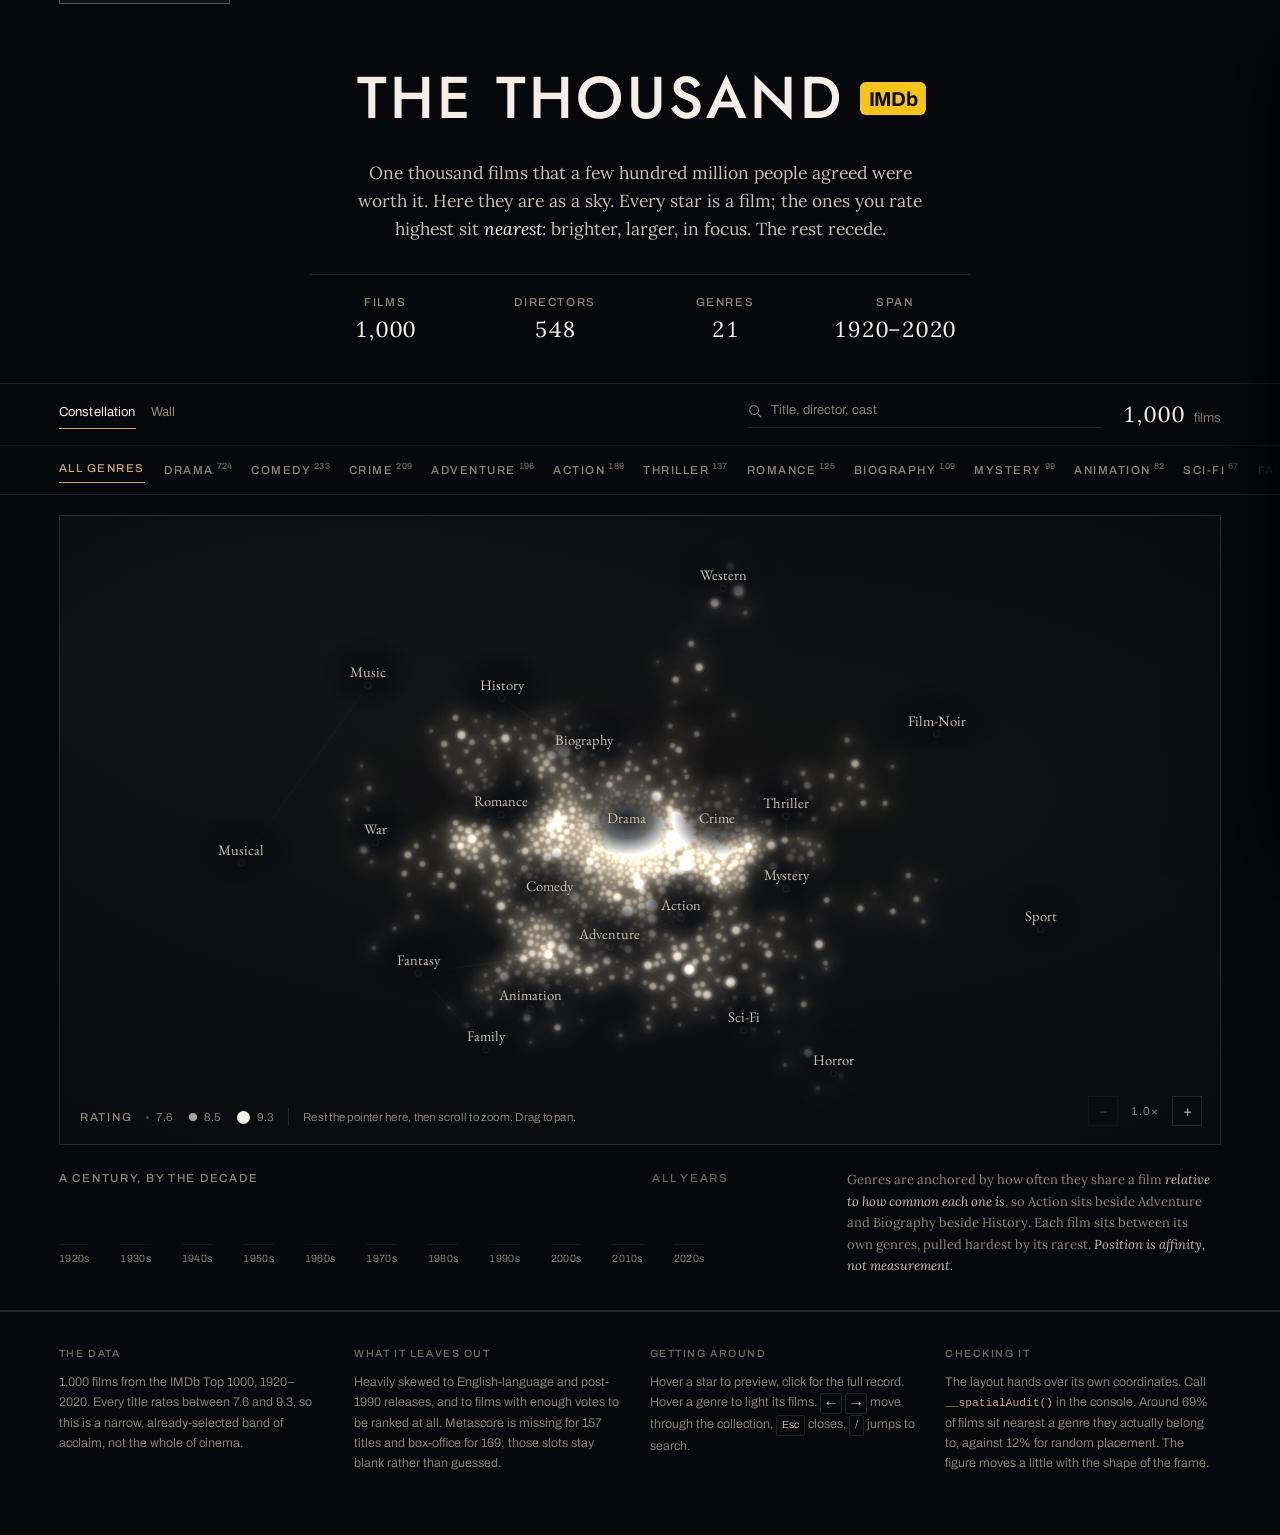
==== commit 074fcee9: "Garamond on the star field, Lora everywhere else, and a zoom that eases Type: EB Garamond regular fo" ====
--- a/index.html
+++ b/index.html
@@ -15,7 +15,7 @@
 <link rel="preconnect" href="https://fonts.googleapis.com">
 <link rel="preconnect" href="https://fonts.gstatic.com" crossorigin>
 <link rel="preconnect" href="https://m.media-amazon.com" crossorigin>
-<link href="https://fonts.googleapis.com/css2?family=Archivo:ital,wght@0,300..700;1,300..500&family=Jost:wght@400;500;600&family=Libre+Caslon+Display&family=Libre+Caslon+Text:ital,wght@0,400;1,400&display=swap" rel="stylesheet">
+<link href="https://fonts.googleapis.com/css2?family=Archivo:ital,wght@0,300..700;1,300..500&family=EB+Garamond:ital,wght@0,400;1,400&family=Jost:wght@400;500;600&family=Lora:ital,wght@0,400..600;1,400..500&display=swap" rel="stylesheet">
 
 <style>
 /* ============================================================================
@@ -41,9 +41,10 @@
 
    TYPE is two families, and hierarchy comes from size, weight and tracking
    rather than a third face.
-     Jost                   the wordmark, and nothing else
-     Libre Caslon Display   film titles, section heads, numerals of consequence
-     Archivo                everything else; labels are uppercase + tracked
+     Jost           the wordmark, and nothing else
+     EB Garamond    the genre names printed on the star field, and only those
+     Lora           film titles, section heads, numerals of consequence
+     Archivo        everything else; labels are uppercase + tracked
    ========================================================================== */
 
 :root{
@@ -207,7 +208,7 @@
 .masthead__deck{
   margin:0;
   max-width:54ch;
-  font-family:"Libre Caslon Text",Georgia,serif;
+  font-family:"Lora",Georgia,serif;
   font-size:var(--t-md);
   line-height:1.62;
   color:var(--cream-2);
@@ -234,7 +235,7 @@
 }
 .figures dd{
   margin:0;
-  font-family:"Libre Caslon Display",Georgia,serif;
+  font-family:"Lora",Georgia,serif;
   font-size:clamp(20px,1.7vw,25px);
   line-height:1.1;
   letter-spacing:-.01em;
@@ -312,7 +313,7 @@
   font-size:var(--t-sm); color:var(--cream-3);
 }
 .count b{
-  font-family:"Libre Caslon Display",Georgia,serif;
+  font-family:"Lora",Georgia,serif;
   font-weight:400; font-size:var(--t-lg); color:var(--cream);
   font-variant-numeric:lining-nums tabular-nums;
 }
@@ -407,9 +408,9 @@
   will-change:transform;
   pointer-events:auto;
   background:none; border:0; padding:5px 8px; cursor:pointer;
-  font-family:"Libre Caslon Text",Georgia,serif;
-  font-size:clamp(12.5px,1.02vw,15px);
-  font-style:italic;
+  font-family:"EB Garamond",Garamond,Georgia,serif;
+  font-size:clamp(14px,1.14vw,17px);   /* Garamond runs small; sized up to match */
+  font-weight:400;
   line-height:1;
   color:var(--cream-2);
   white-space:nowrap;
@@ -437,7 +438,7 @@
 .sky__tip-b{ min-width:0; align-self:center; }
 .sky__tip b{
   display:block;
-  font-family:"Libre Caslon Display",Georgia,serif;
+  font-family:"Lora",Georgia,serif;
   font-weight:400; font-size:16px; line-height:1.16;
   color:var(--cream); margin-bottom:6px;
   overflow-wrap:anywhere;
@@ -476,7 +477,7 @@
 }
 .sky__empty p{
   margin:0;
-  font-family:"Libre Caslon Display",Georgia,serif;
+  font-family:"Lora",Georgia,serif;
   font-size:var(--t-xl); color:var(--cream-2);
 }
 .sky__empty button{
@@ -535,7 +536,7 @@
 .sky__note{
   grid-column:9 / span 4;
   margin:0;
-  font-family:"Libre Caslon Text",Georgia,serif;
+  font-family:"Lora",Georgia,serif;
   font-size:var(--t-sm);
   line-height:1.65;
   color:var(--cream-3);
@@ -567,13 +568,13 @@
 }
 .section__title{
   margin:0;
-  font-family:"Libre Caslon Display",Georgia,serif;
+  font-family:"Lora",Georgia,serif;
   font-weight:400; font-size:var(--t-xl); line-height:1;
   letter-spacing:-.012em; white-space:nowrap;
   color:var(--cream);
 }
 .section__note{
-  font-family:"Libre Caslon Text",Georgia,serif;
+  font-family:"Lora",Georgia,serif;
   font-style:italic; font-size:var(--t-sm); color:var(--cream-3);
   min-width:0; overflow:hidden; text-overflow:ellipsis; white-space:nowrap;
 }
@@ -625,7 +626,7 @@
   position:absolute; inset:0; z-index:0;
   display:flex; align-items:flex-end; padding:9px;
   background:linear-gradient(160deg,var(--raise-2),var(--deep));
-  font-family:"Libre Caslon Text",Georgia,serif;
+  font-family:"Lora",Georgia,serif;
   font-size:12px; line-height:1.22; color:var(--cream-2);
 }
 .tile__cap{
@@ -639,7 +640,7 @@
 .tile__cap b{
   display:-webkit-box; -webkit-line-clamp:3; -webkit-box-orient:vertical;
   overflow:hidden;
-  font-family:"Libre Caslon Display",Georgia,serif;
+  font-family:"Lora",Georgia,serif;
   font-weight:400; font-size:12.5px; line-height:1.2; color:var(--cream);
 }
 .tile__cap span{
@@ -670,7 +671,7 @@
 }
 .empty p{
   margin:0 0 18px;
-  font-family:"Libre Caslon Display",Georgia,serif;
+  font-family:"Lora",Georgia,serif;
   font-size:var(--t-xl); color:var(--cream-2);
 }
 .empty button{
@@ -743,7 +744,7 @@
 
 .plate h2{
   margin:0 0 12px;
-  font-family:"Libre Caslon Display",Georgia,serif;
+  font-family:"Lora",Georgia,serif;
   font-weight:400; font-size:clamp(27px,2.4vw,36px);
   line-height:1.06; letter-spacing:-.015em;
   color:var(--cream); text-wrap:balance;
@@ -765,7 +766,7 @@
   padding:22px 0; border-bottom:1px solid var(--rule);
 }
 .score__big{
-  font-family:"Libre Caslon Display",Georgia,serif;
+  font-family:"Lora",Georgia,serif;
   font-size:56px; line-height:.84; letter-spacing:-.028em;
   color:var(--cream);
   font-variant-numeric:lining-nums tabular-nums;
@@ -782,7 +783,7 @@
 
 .plate__quote{
   margin:24px 0;
-  font-family:"Libre Caslon Text",Georgia,serif;
+  font-family:"Lora",Georgia,serif;
   font-size:var(--t-md); line-height:1.55; font-style:italic;
   color:var(--cream); text-wrap:pretty;
 }
@@ -1286,6 +1287,13 @@
     // change; zoom and pan are a lens over them, so nothing about the claim the
     // chart makes depends on where the reader happens to be looking.
     let zoom = 1, panX = 0, panY = 0;
+    // Zoom is eased, so there is a target and a rendered value. Pan is derived
+    // from the anchor rather than eased separately: easing the two independently
+    // lets the point under the cursor drift during the animation, which is the
+    // thing that makes a zoom feel loose.
+    let tZoom = 1;
+    let anchorSX = 0, anchorSY = 0;   // screen point to hold still
+    let anchorWX = 0, anchorWY = 0;   // world point under it
     const MINZ = 1, MAXZ = 7;
     let dragFrom = null, dragged = false;
     let lastPageScroll = 0, pointerSettledAt = 0;
@@ -1494,26 +1502,38 @@
       panY = ch <= H ? (H - ch) / 2 : Math.min(0, Math.max(H - ch, panY));
     }
 
-    // Zoom about a point, keeping whatever sits under it pinned there. Anything
-    // else makes the field slide out from under the pointer.
+    // Zoom about a point, keeping whatever sits under it pinned there for the
+    // whole of the animation, not just at its end. The world point under the
+    // cursor is captured once against the *rendered* transform; every eased frame
+    // then re-derives pan from it, so the thing you aimed at stays put.
+    //
+    // Successive wheel ticks multiply the target, not the rendered value, so a
+    // fast scroll accumulates properly instead of fighting its own easing.
     function zoomAt(mx, my, factor) {
-      const nz = Math.max(MINZ, Math.min(MAXZ, zoom * factor));
-      if (Math.abs(nz - zoom) < 1e-4) return false;
-      const wx = (mx - panX) / zoom, wy = (my - panY) / zoom;
-      zoom = nz;
-      panX = mx - wx * zoom;
-      panY = my - wy * zoom;
+      const nz = Math.max(MINZ, Math.min(MAXZ, tZoom * factor));
+      if (Math.abs(nz - tZoom) < 1e-4) return false;
+      anchorSX = mx; anchorSY = my;
+      anchorWX = (mx - panX) / zoom;
+      anchorWY = (my - panY) / zoom;
+      tZoom = nz;
+      setTouchAction();
+      if (onZoom) onZoom(tZoom);
+      if (reduced.matches) { zoom = tZoom; applyAnchor(); }
+      return true;
+    }
+
+    // Pan that keeps the anchor pinned under its screen point at the current zoom.
+    function applyAnchor() {
+      panX = anchorSX - anchorWX * zoom;
+      panY = anchorSY - anchorWY * zoom;
       clampPan();
-      setTouchAction();
-      if (onZoom) onZoom(zoom);
-      return true;
     }
 
     // On touch, the browser and this field both want the same gesture. At 1x the
     // page keeps vertical panning, so a finger drag scrolls the page as it should.
     // Once zoomed the field is a map being explored, and takes the gesture.
     function setTouchAction() {
-      canvas.style.touchAction = zoom > 1.001 ? 'none' : 'pan-y';
+      canvas.style.touchAction = tZoom > 1.001 ? 'none' : 'pan-y';
     }
 
     function starAt(mx, my) {
@@ -1780,6 +1800,21 @@
         moving = true;
       } else { parX = tParX; parY = tParY; }
 
+      // Zoom eases in log space. Linear easing of a multiplicative quantity
+      // crawls at the top of the range and lurches at the bottom; in log space a
+      // constant rate reads as a constant rate at every magnification.
+      if (Math.abs(Math.log(tZoom) - Math.log(zoom)) > 0.0015) {
+        const lz = Math.log(zoom);
+        zoom = Math.exp(lz + (Math.log(tZoom) - lz) * 0.2);
+        applyAnchor();
+        moving = true;
+        if (hover || cursor) showTip(hover || cursor);   // the card follows its star
+      } else if (zoom !== tZoom) {
+        zoom = tZoom;
+        applyAnchor();
+        moving = true;
+      }
+
       for (let i = 0; i < stars.length; i++) {
         const s = stars[i], d = s.ta - s.a;
         if (Math.abs(d) > 0.005) { s.a += d * 0.16; moving = true; }
@@ -1893,7 +1928,8 @@
       canvas.style.width = W + 'px';
       canvas.style.height = H + 'px';
       if (!halo) buildSprites();
-      zoom = 1; panX = 0; panY = 0;
+      zoom = 1; tZoom = 1; panX = 0; panY = 0;
+      anchorSX = anchorSY = anchorWX = anchorWY = 0;
       setTouchAction();
       if (onZoom) onZoom(zoom);
       layout();
@@ -1958,12 +1994,9 @@
       e.preventDefault();
       const r = canvas.getBoundingClientRect();
       const mx = e.clientX - r.left, my = e.clientY - r.top;
-      if (zoomAt(mx, my, Math.exp(-dy * 0.0016))) {
+      if (zoomAt(mx, my, Math.exp(-dy * 0.0018))) {
         setParallaxFromPointer(mx, my);
-        hover = starAt(mx, my);
-        canvas.style.cursor = hover ? 'pointer' : (zoom > 1 ? 'grab' : 'default');
-        showTip(hover || cursor);
-        draw();
+        run();
       }
     }, { passive: false });
 
@@ -1994,7 +2027,7 @@
         const cy = (pts[0].y + pts[1].y) / 2 - r.top;
         const target = pinchZoom * (d / pinchFrom);
         dragged = true;
-        if (zoomAt(cx, cy, target / zoom)) draw();
+        if (zoomAt(cx, cy, target / tZoom)) run();
         return;
       }
 
@@ -2002,9 +2035,18 @@
         const dx = e.clientX - dragFrom.x, dy = e.clientY - dragFrom.y;
         if (Math.abs(dx) > 4 || Math.abs(dy) > 4) dragged = true;
         if (zoom > 1 && dragged) {
+          // A drag has to track the pointer exactly, so it is applied directly
+          // rather than eased, and it stops any zoom still in flight. Panning
+          // that lags behind the finger feels broken in a way zoom does not.
+          tZoom = zoom;
           panX = dragFrom.panX + dx;
           panY = dragFrom.panY + dy;
           clampPan();
+          // Re-seat the anchor on the pointer so a zoom straight after a drag
+          // still pins the right point.
+          anchorSX = e.clientX - r.left; anchorSY = e.clientY - r.top;
+          anchorWX = (anchorSX - panX) / zoom;
+          anchorWY = (anchorSY - panY) / zoom;
           showTip(hover || cursor);
           draw();
         }
@@ -2133,19 +2175,23 @@
       },
 
       zoomBy: function (f) {
-        if (zoomAt(W / 2, H / 2, f)) { showTip(hover || cursor); draw(); }
+        if (zoomAt(W / 2, H / 2, f)) run();
       },
 
       resetView: function () {
-        zoom = 1; panX = 0; panY = 0;
-        clampPan();
+        // Glide home rather than snap, using the centre as the anchor so the
+        // field settles symmetrically.
+        anchorSX = W / 2; anchorSY = H / 2;
+        anchorWX = (anchorSX - panX) / zoom;
+        anchorWY = (anchorSY - panY) / zoom;
+        tZoom = 1;
         setTouchAction();
-        if (onZoom) onZoom(zoom);
-        showTip(hover || cursor);
-        draw();
+        if (onZoom) onZoom(tZoom);
+        if (reduced.matches) { zoom = 1; panX = 0; panY = 0; clampPan(); draw(); }
+        else run();
       },
 
-      getZoom: function () { return zoom; },
+      getZoom: function () { return tZoom; },
 
       cursorFilm: function () { return cursor ? cursor.f : null; },
 
@@ -2154,6 +2200,8 @@
       positions: function () {
         return {
           size: { w: W, h: H },
+          // The lens, so a reader checking coordinates can map world to screen.
+          view: { zoom: zoom, targetZoom: tZoom, panX: panX, panY: panY },
           anchors: Object.keys(anchors).map(g => ({ genre: g, x: anchors[g].x, y: anchors[g].y })),
           stars: stars.map(s => ({ x: s.x, y: s.y, r: s.r, z: s.z, genres: s.f.genres, title: s.f.title }))
         };
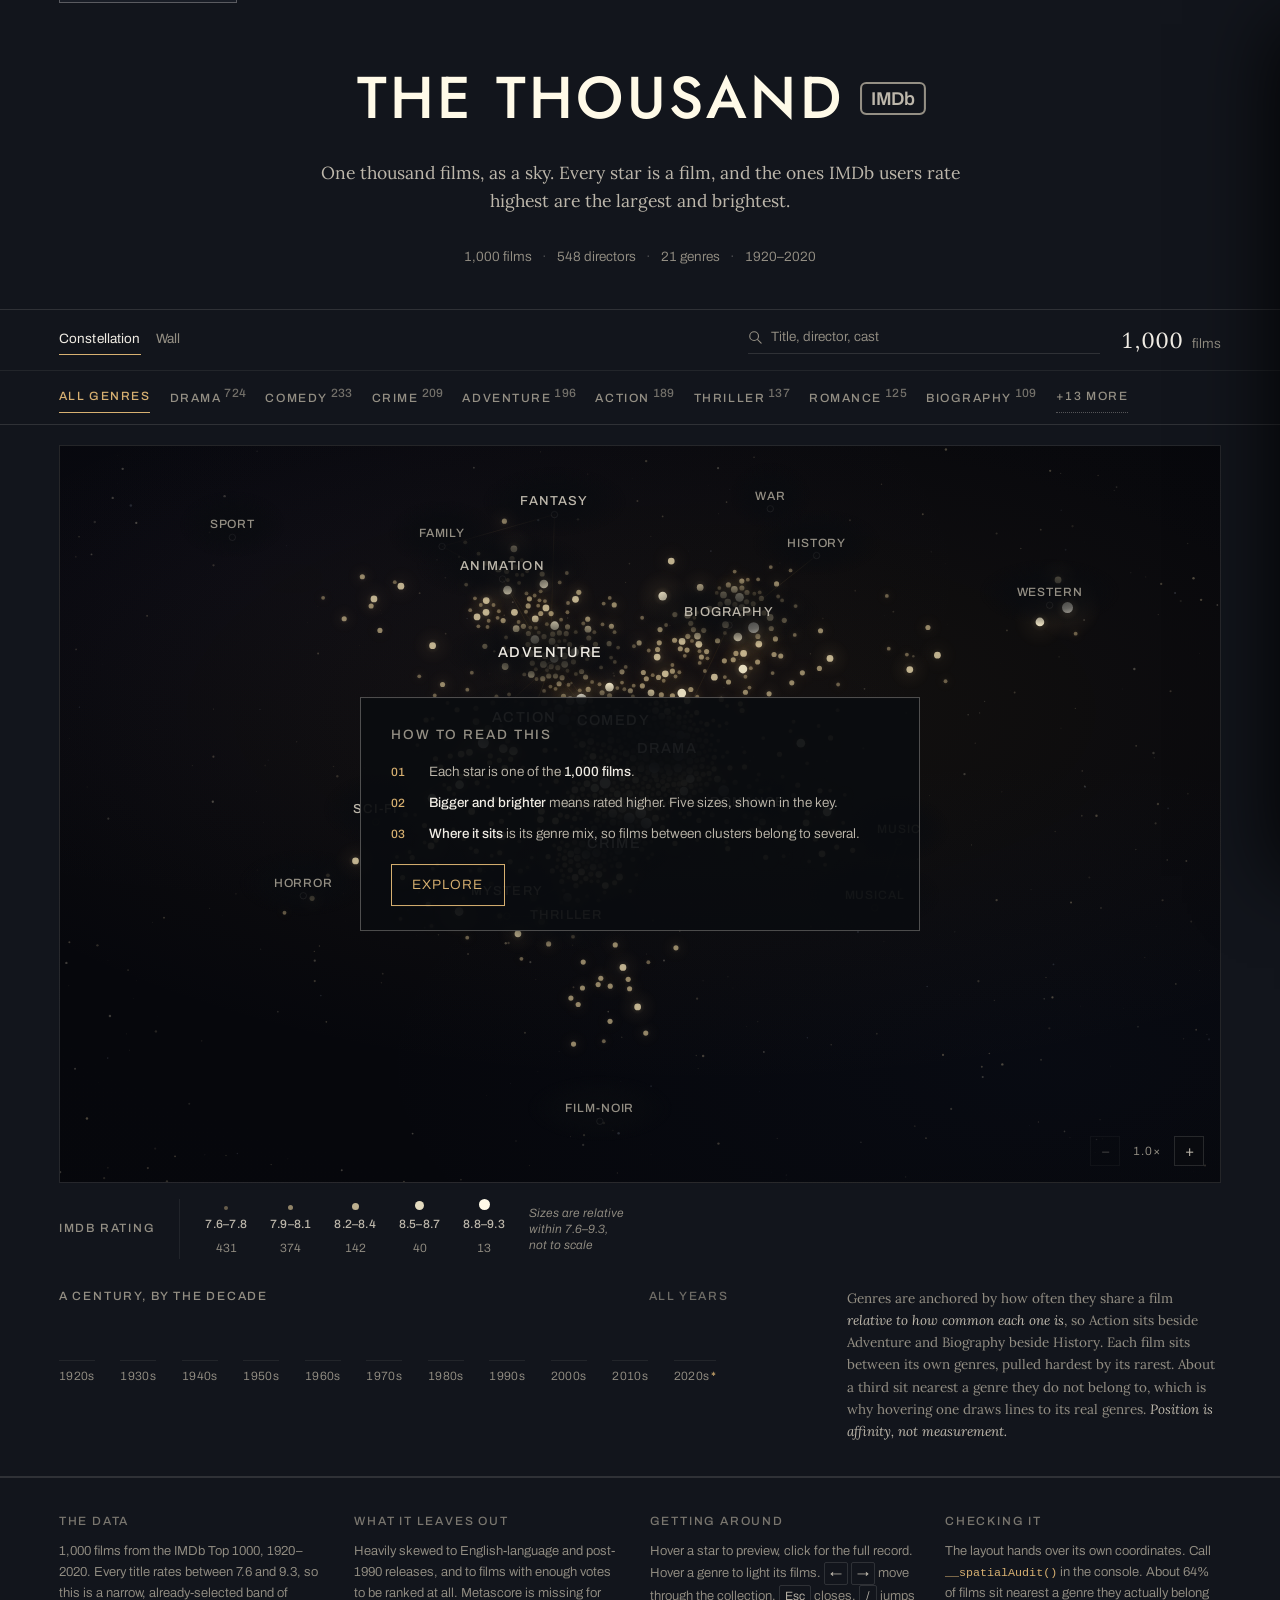
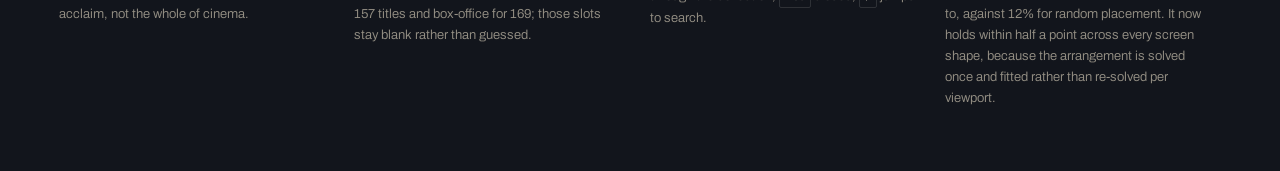
==== commit fbfd718e: "Rework the constellation against a data-visualisation critique Rating moves from a continuous size/b" ====
--- a/index.html
+++ b/index.html
@@ -15,74 +15,89 @@
 <link rel="preconnect" href="https://fonts.googleapis.com">
 <link rel="preconnect" href="https://fonts.gstatic.com" crossorigin>
 <link rel="preconnect" href="https://m.media-amazon.com" crossorigin>
-<link href="https://fonts.googleapis.com/css2?family=Archivo:ital,wght@0,300..700;1,300..500&family=EB+Garamond:ital,wght@0,400;1,400&family=Jost:wght@400;500;600&family=Lora:ital,wght@0,400..600;1,400..500&display=swap" rel="stylesheet">
+<link href="https://fonts.googleapis.com/css2?family=Archivo:ital,wght@0,300..700;1,300..500&family=Jost:wght@400;500;600&family=Lora:ital,wght@0,400..600;1,400..500&display=swap" rel="stylesheet">
 
 <style>
 /* ============================================================================
    THE THOUSAND
    ----------------------------------------------------------------------------
-   COLOUR is graded, not picked. Cinema grades shadows cool and highlights warm;
-   this does the same, so the ground is a blue-black and every light on it is a
-   warm cream. That is also why the accent is champagne rather than a saturated
-   hue — gold is what warm highlights become when you push them.
-
-   Every text tone below is measured against --deep. The ramp is:
-
-     --cream    #f4efe6   17.09:1   primary
-     --cream-2  #c6bfb2   10.71:1   secondary
-     --cream-3  #8e8879    5.54:1   tertiary — still AA for body text
-     --gold     #cba76c    8.65:1   accent, safe for text
-     --edge     #5a5750    2.72:1   HAIRLINES ONLY — never carries text
-
-   The previous build used its faintest tone for decade labels, counts and the
-   genre rail, all of which sat near 2:1 and were the "text I can't read". The
-   fix is structural: --edge is quarantined, and nothing that must be read is
-   allowed to use it.
-
-   TYPE is two families, and hierarchy comes from size, weight and tracking
-   rather than a third face.
-     Jost           the wordmark, and nothing else
-     EB Garamond    the genre names printed on the star field, and only those
-     Lora           film titles, section heads, numerals of consequence
-     Archivo        everything else; labels are uppercase + tracked
+   Two grounds. The page is dark grey, the chart alone is near-black. Cream on
+   pure black runs 17:1, which halates for readers with astigmatism and is
+   needlessly harsh for running text; stars, though, need the darkest field
+   available. Splitting them serves both, and the step between the two does the
+   figure-ground separation without a border.
+
+   Text tones are checked against APCA, not only WCAG. The previous tertiary
+   passed AA at 5.5:1 and still scored Lc 39, well under the Lc 60 wanted for
+   content. Ink 2 is the lowest tone allowed to carry prose; Ink 3 is for
+   uppercase labels at 12px and 500 weight, nothing else. Nothing is below 12px.
+
+   Gold has one job: selected or interactive. It is not spent on figures, anchor
+   marks or network lines any more, so a filtered genre turning gold is the only
+   gold on screen and the eye goes straight to it.
+
+   Three families, three jobs, chosen to differ in kind rather than degree:
+
+     Jost        the wordmark, and nothing else. Never below 32px — it is a
+                 Futura descendant and loses legibility fast at small sizes.
+     Lora        the author's voice: the opening paragraph, the film title in
+                 the record. Prose a person wrote.
+     Archivo     everything functional — labels, counts, figures, controls, and
+                 the genre names on the field, set as spaced capitals the way a
+                 map sets the names of regions.
    ========================================================================== */
 
 :root{
-  /* ground — cool shadows */
-  --void:    #07080b;
-  --deep:    #0a0c10;
-  --raise:   #10131a;
-  --raise-2: #161a23;
-
-  /* light — warm highlights */
-  --cream:   #f4efe6;
-  --cream-2: #c6bfb2;
-  --cream-3: #8e8879;
-
-  /* accent */
-  --gold:    #cba76c;
-  --gold-2:  #a8874f;
-
-  /* hairlines only */
-  --edge:    #5a5750;
-  --rule:    rgba(244,239,230,.12);
-  --rule-2:  rgba(244,239,230,.06);
-  --rule-3:  rgba(244,239,230,.28);
-
-  /* grid — 12 columns, one gutter, one margin */
+  /* ── Ground ───────────────────────────────────────────────────────────────
+     Two grounds, deliberately. The page is a dark grey; the chart alone is
+     near-black. Pure white on pure black halates for readers with astigmatism
+     and is simply harsh at 17:1, so running text sits on grey. But stars need
+     the darkest possible field to read against, so the chart keeps #07080B —
+     and the step between the two does the figure-ground work for free. */
+  --page:    #12151C;   /* the document — navy-tinted, not neutral */
+  --page-2:  #191D26;   /* raised panels, the record */
+  --sky:     #06070C;   /* the chart, and only the chart */
+
+  /* ── Ink ──────────────────────────────────────────────────────────────────
+     Measured against --page. WCAG AA is a floor, not a target: #8E8879 passed
+     AA at 5.7:1 and still scored only Lc 39 under APCA, which is well under the
+     Lc 60 wanted for content text. Ink 2 is the lowest tone allowed to carry
+     anything a reader has to read. Ink 3 is for 12px+ uppercase labels only. */
+  --ink:     #F0ECE4;   /* primary */
+  --ink-2:   #BDB7AB;   /* secondary — content text, APCA ~Lc 62 */
+  --ink-3:   #948F84;   /* labels at 12px+ and 500 weight, never prose */
+
+  /* ── Accent: one job ──────────────────────────────────────────────────────
+     Gold means "selected or interactive" and nothing else. It is no longer
+     spent on rating figures, anchor dots or network lines, so when a genre is
+     filtered its films turn gold and the eye goes straight there. */
+  /* The brightest of the five star classes, lifted out so the wordmark and the
+     top of the rating scale are provably the same colour rather than two hex
+     values that happen to look alike. Mirrors CLASSES[4].ink in sky.js. */
+  --star:    #FFFAE8;
+
+  --gold:    #D7B071;
+  --gold-2:  #A8874F;
+
+  /* ── Hairlines ─────────────────────────────────────────────────────────── */
+  --rule:    rgba(240,236,228,.13);
+  --rule-2:  rgba(240,236,228,.07);
+  --rule-3:  rgba(240,236,228,.30);
+
+  /* ── Grid ──────────────────────────────────────────────────────────────── */
   --cols:    12;
   --gutter:  clamp(14px, 1.5vw, 26px);
   --margin:  clamp(20px, 4.6vw, 84px);
-  --page:    1560px;
-
-  /* type scale — 1.26 ratio, fluid at the display end only */
-  --t-xs:   11.5px;
-  --t-sm:   13px;
+  --maxw:    1560px;
+
+  /* ── Type scale, 1.26. Nothing below 12px. ─────────────────────────────── */
+  --t-xs:   12px;
+  --t-sm:   13.5px;
   --t-base: 15.5px;
   --t-md:   17.5px;
   --t-lg:   clamp(20px, 1.7vw, 24px);
   --t-xl:   clamp(26px, 2.6vw, 38px);
-  --t-2xl:  clamp(44px, 7.6vw, 116px);
+  --t-2xl:  clamp(32px, 4.6vw, 64px);
 
   --ease:    cubic-bezier(.22,.68,.24,1);
   --slow:    .55s;
@@ -96,8 +111,8 @@
 
 body{
   margin:0;
-  background:var(--void);
-  color:var(--cream);
+  background:var(--page);
+  color:var(--ink);
   font-family:"Archivo","Helvetica Neue",Helvetica,Arial,sans-serif;
   font-size:var(--t-base);
   font-weight:350;
@@ -115,7 +130,7 @@
   display:grid;
   grid-template-columns:repeat(var(--cols), minmax(0,1fr));
   gap:var(--gutter);
-  max-width:var(--page);
+  max-width:var(--maxw);
   margin-inline:auto;
   padding-inline:var(--margin);
 }
@@ -130,14 +145,14 @@
   font-weight:500;
   letter-spacing:.15em;
   text-transform:uppercase;
-  color:var(--cream-3);
-}
-.lbl--dim{ color:var(--cream-3); opacity:.72; }
+  color:var(--ink-3);
+}
+.lbl--dim{ color:var(--ink-3); opacity:.72; }
 .num{ font-variant-numeric:tabular-nums lining-nums; }
 
 .skip{
   position:absolute; left:var(--margin); top:-3em; z-index:200;
-  background:var(--raise); color:var(--cream);
+  background:var(--page-2); color:var(--ink);
   padding:10px 16px; border:1px solid var(--rule-3);
   font-size:var(--t-sm);
   transition:top .2s var(--ease);
@@ -150,8 +165,8 @@
   display:inline-block;
   min-width:1.5em; padding:1px 5px;
   border:1px solid var(--rule); border-radius:2px;
-  font-size:.82em; text-align:center;
-  color:var(--cream-2);
+  font-size:12px; text-align:center;
+  color:var(--ink-2);
   font-variant-numeric:tabular-nums;
 }
 
@@ -191,7 +206,7 @@
   line-height:1;
   letter-spacing:.055em;
   text-transform:uppercase;
-  color:var(--cream);
+  color:var(--star);
   text-indent:.055em;              /* optical: cancels the trailing letter-space */
   white-space:nowrap;
 }
@@ -207,41 +222,27 @@
    accidentally took these with it. */
 .masthead__deck{
   margin:0;
-  max-width:54ch;
+  max-width:62ch;   /* sets the deck on two lines, not three */
   font-family:"Lora",Georgia,serif;
   font-size:var(--t-md);
   line-height:1.62;
-  color:var(--cream-2);
+  color:var(--ink-2);
   text-wrap:pretty;
 }
-.masthead__deck em{ color:var(--cream); font-style:italic; }
+.masthead__deck em{ color:var(--ink); font-style:italic; }
 
 /* Standing figures. A specification block, not a KPI row: hairline rules, no
    cards, the numbers set in the display face so they read as type. */
+/* One quiet line of provenance under the deck. */
 .figures{
   margin:0;
-  width:min(100%,660px);
-  display:grid;
-  grid-template-columns:repeat(4,minmax(0,1fr));
-  gap:var(--gutter);
-  border-top:1px solid var(--rule);
-  padding-top:18px;
-}
-.figures div{ min-width:0; }
-.figures dt{
-  font-size:var(--t-xs); font-weight:500; letter-spacing:.14em;
-  text-transform:uppercase; color:var(--cream-3);
-  margin-bottom:6px;
-}
-.figures dd{
-  margin:0;
-  font-family:"Lora",Georgia,serif;
-  font-size:clamp(20px,1.7vw,25px);
-  line-height:1.1;
-  letter-spacing:-.01em;
-  color:var(--cream);
-  font-variant-numeric:lining-nums tabular-nums;
-}
+  display:flex; flex-wrap:wrap; justify-content:center;
+  align-items:baseline; gap:4px 10px;
+  font-size:var(--t-sm);
+  color:var(--ink-3);
+  font-variant-numeric:tabular-nums;
+}
+.figures i{ color:var(--rule-3); font-style:normal; }
 
 /* ============================================================================
    Controls — sticky, quiet, and always one row on desktop
@@ -249,7 +250,7 @@
 
 .controls{
   position:sticky; top:0; z-index:60;
-  background:var(--void);
+  background:var(--page);
   border-block:1px solid var(--rule);
 }
 .controls__bar{ padding-block:13px; align-items:center; }
@@ -269,21 +270,21 @@
 .seg{ display:flex; align-items:center; gap:clamp(10px,1.2vw,18px); }
 .seg__label{
   font-size:var(--t-xs); font-weight:500; letter-spacing:.14em;
-  text-transform:uppercase; color:var(--cream-3); white-space:nowrap;
+  text-transform:uppercase; color:var(--ink-3); white-space:nowrap;
 }
 .seg__set{ display:flex; gap:clamp(10px,1.2vw,18px); }
 .seg button{
   background:none; border:0; padding:3px 0 5px; cursor:pointer;
   font:inherit; font-size:var(--t-sm); font-weight:400;
   letter-spacing:.01em;
-  color:var(--cream-3);
+  color:var(--ink-3);
   border-bottom:1.5px solid transparent;
   white-space:nowrap;
   transition:color .22s var(--ease), border-color .22s var(--ease);
 }
-.seg button:hover{ color:var(--cream); }
-.seg button[aria-pressed="true"]{ color:var(--cream); border-bottom-color:var(--gold); }
-.seg--quiet button[aria-pressed="true"]{ color:var(--cream-2); }
+.seg button:hover{ color:var(--ink); }
+.seg button[aria-pressed="true"]{ color:var(--ink); border-bottom-color:var(--gold); }
+.seg--quiet button[aria-pressed="true"]{ color:var(--ink-2); }
 
 .search{
   flex:1 1 auto; min-width:0;
@@ -293,28 +294,28 @@
   transition:border-color .22s var(--ease);
 }
 .search:focus-within{ border-bottom-color:var(--gold); }
-.search svg{ flex:none; color:var(--cream-3); }
+.search svg{ flex:none; color:var(--ink-3); }
 .search input{
   flex:1; min-width:0; background:none; border:0; outline:none; padding:0;
-  color:var(--cream); font:inherit; font-size:var(--t-sm);
+  color:var(--ink); font:inherit; font-size:var(--t-sm);
   appearance:none; -webkit-appearance:none;
 }
-.search input::placeholder{ color:var(--cream-3); }
+.search input::placeholder{ color:var(--ink-3); }
 .search input::-webkit-search-cancel-button{ -webkit-appearance:none; }
 .search button{
   background:none; border:0; cursor:pointer; padding:0 2px;
-  color:var(--cream-3); font-size:17px; line-height:1;
-}
-.search button:hover{ color:var(--cream); }
+  color:var(--ink-3); font-size:17px; line-height:1;
+}
+.search button:hover{ color:var(--ink); }
 
 .count{
   margin:0; white-space:nowrap;
   display:flex; align-items:baseline; gap:9px;
-  font-size:var(--t-sm); color:var(--cream-3);
+  font-size:var(--t-sm); color:var(--ink-3);
 }
 .count b{
   font-family:"Lora",Georgia,serif;
-  font-weight:400; font-size:var(--t-lg); color:var(--cream);
+  font-weight:400; font-size:var(--t-lg); color:var(--ink);
   font-variant-numeric:lining-nums tabular-nums;
 }
 .count button{
@@ -342,17 +343,17 @@
   background:none; border:0; padding:2px 0 3px; cursor:pointer;
   font:inherit; font-size:var(--t-xs); font-weight:500;
   letter-spacing:.13em; text-transform:uppercase;
-  color:var(--cream-3);
+  color:var(--ink-3);
   white-space:nowrap;
   border-bottom:1.5px solid transparent;
   transition:color .2s var(--ease), border-color .2s var(--ease);
 }
 .rail button sup{
-  font-size:9px; letter-spacing:.02em; margin-left:3px;
-  color:var(--cream-3); opacity:.75; vertical-align:super;
+  font-size:12px; letter-spacing:.02em; margin-left:3px;
+  color:var(--ink-3); opacity:.75; vertical-align:super;
   font-variant-numeric:tabular-nums;
 }
-.rail button:hover{ color:var(--cream); }
+.rail button:hover{ color:var(--ink); }
 .rail button[aria-pressed="true"]{ color:var(--gold); border-bottom-color:var(--gold); }
 .rail button[aria-pressed="true"] sup{ color:var(--gold); opacity:.8; }
 
@@ -369,13 +370,17 @@
   position:relative;
   grid-column:1 / -1;
   width:100%;
-  height:clamp(470px,70vh,840px);
+  height:clamp(520px,82vh,980px);
   overflow:hidden;
   border:1px solid var(--rule);
+  /* Two washes and a vignette. Deep-sky photographs are never flat black; the
+     faint coloured ground is what makes them read as depth. Both are under 6%,
+     so nothing measurable is lost against the stars. */
   background:
-    radial-gradient(115% 78% at 50% 44%, rgba(203,167,108,.05), transparent 66%),
-    radial-gradient(70% 55% at 16% 12%, rgba(198,191,178,.028), transparent 72%),
-    var(--deep);
+    radial-gradient(120% 82% at 56% 36%, rgba(186,138,62,.075), transparent 62%),
+    radial-gradient(90% 68% at 20% 18%, rgba(84,68,152,.045), transparent 66%),
+    radial-gradient(85% 62% at 84% 84%, rgba(58,96,158,.040), transparent 68%),
+    var(--sky);
 }
 /* A vignette pulls the eye to the middle of the field and stops the canvas
    ending on a hard edge against the page. */
@@ -408,17 +413,19 @@
   will-change:transform;
   pointer-events:auto;
   background:none; border:0; padding:5px 8px; cursor:pointer;
-  font-family:"EB Garamond",Garamond,Georgia,serif;
-  font-size:clamp(14px,1.14vw,17px);   /* Garamond runs small; sized up to match */
-  font-weight:400;
+  font-family:"Archivo","Helvetica Neue",Helvetica,Arial,sans-serif;
+  font-weight:500;
+  letter-spacing:.085em;
+  text-transform:uppercase;
+  font-size:12px;
   line-height:1;
-  color:var(--cream-2);
+  color:var(--ink-2);
   white-space:nowrap;
   transition:color .22s var(--ease);
 }
-.sky__label:hover{ color:var(--cream); }
+.sky__label:hover{ color:var(--ink); }
 .sky__label[data-on="true"]{ color:var(--gold); }
-.sky__label[data-muted="true"]{ color:var(--cream-3); opacity:.45; }
+.sky__label[data-muted="true"]{ color:var(--ink-3); opacity:.45; }
 
 .sky__tip{
   position:absolute; top:0; left:0; z-index:6;
@@ -433,40 +440,58 @@
 }
 .sky__tip img{
   width:52px; height:78px; object-fit:cover; display:block;
-  background:var(--raise-2);
+  background:var(--page-2);
 }
 .sky__tip-b{ min-width:0; align-self:center; }
 .sky__tip b{
   display:block;
   font-family:"Lora",Georgia,serif;
   font-weight:400; font-size:16px; line-height:1.16;
-  color:var(--cream); margin-bottom:6px;
+  color:var(--ink); margin-bottom:6px;
   overflow-wrap:anywhere;
 }
 .sky__tip span{
   display:block; font-size:var(--t-xs); letter-spacing:.06em;
-  color:var(--cream-3); font-variant-numeric:tabular-nums;
+  color:var(--ink-3); font-variant-numeric:tabular-nums;
 }
 .sky__tip .g{ margin-top:4px; letter-spacing:.1em; text-transform:uppercase; }
 .sky__tip .r{ color:var(--gold); }
 
 /* Size key — the one piece of chrome that earns its place, because "bigger and
    nearer means better rated" is the whole encoding and nothing else states it. */
+/* A strip under the chart, aligned to the same grid as everything else, so it
+   reads as a caption to the figure rather than as an overlay on it. */
+.sky__legend{
+  padding-block:16px 4px;
+}
 .sky__key{
-  position:absolute; left:20px; bottom:18px; z-index:5;
-  display:flex; align-items:center; gap:14px;
-  pointer-events:none;
+  grid-column:1 / -1;
+  display:flex; align-items:center; flex-wrap:wrap;
+  gap:10px clamp(16px,1.8vw,28px);
 }
 .sky__key-title{
   font-size:var(--t-xs); font-weight:500; letter-spacing:.15em;
-  text-transform:uppercase; color:var(--cream-3);
-}
-.sky__key-row{ display:flex; align-items:center; gap:16px; }
-.sky__key-item{ display:flex; align-items:center; gap:7px; }
-.sky__key-dot{ border-radius:50%; background:var(--cream); display:block; }
-.sky__key-item span{
-  font-size:var(--t-xs); color:var(--cream-3);
-  font-variant-numeric:tabular-nums;
+  text-transform:uppercase; color:var(--ink-3);
+  white-space:nowrap;
+}
+.sky__key-row{ display:flex; align-items:flex-end; gap:clamp(14px,1.6vw,22px); }
+.sky__key-row::before{
+  content:""; align-self:stretch; width:1px; background:var(--rule-2); margin-right:4px;
+}
+.sky__key-item{
+  display:flex; flex-direction:column; align-items:center; gap:5px;
+  min-width:46px;
+}
+.sky__key-dot{ border-radius:50%; display:block; }
+.sky__key-item b{
+  font-size:12px; font-weight:500; letter-spacing:.02em;
+  color:var(--ink-2); font-variant-numeric:tabular-nums;
+}
+.sky__key-n{ font-size:12px; color:var(--ink-3); font-variant-numeric:tabular-nums; }
+.sky__key-note{
+  font-size:12px; color:var(--ink-3); line-height:1.45;
+  max-width:30ch;
+  font-style:italic;
 }
 
 .sky__empty{
@@ -478,7 +503,7 @@
 .sky__empty p{
   margin:0;
   font-family:"Lora",Georgia,serif;
-  font-size:var(--t-xl); color:var(--cream-2);
+  font-size:var(--t-xl); color:var(--ink-2);
 }
 .sky__empty button{
   background:none; border:1px solid var(--gold); border-radius:2px;
@@ -487,7 +512,7 @@
   text-transform:uppercase; color:var(--gold);
   transition:background .22s var(--ease), color .22s var(--ease);
 }
-.sky__empty button:hover{ background:var(--gold); color:var(--void); }
+.sky__empty button:hover{ background:var(--gold); color:var(--page); }
 
 /* ── Below the sky: the decade filter and the caveat, on the same grid ───── */
 
@@ -516,20 +541,20 @@
 .decade__bar{
   position:absolute; left:0; right:0; bottom:0;
   height:var(--h); min-height:2px;
-  background:var(--edge);
+  background:var(--rule-3);
   transition:background .24s var(--ease);
 }
 .decade__foot{
   border-top:1px solid var(--rule-2);
   padding-top:6px;
   display:block;
-  font-size:10.5px; letter-spacing:.03em;
-  color:var(--cream-3);
+  font-size:12px; letter-spacing:.03em;
+  color:var(--ink-3);
   font-variant-numeric:tabular-nums;
   overflow:hidden; text-overflow:clip; white-space:nowrap;
 }
-.decade:hover .decade__bar{ background:var(--cream-2); }
-.decade:hover .decade__foot{ color:var(--cream); border-color:var(--rule-3); }
+.decade:hover .decade__bar{ background:var(--ink-2); }
+.decade:hover .decade__foot{ color:var(--ink); border-color:var(--rule-3); }
 .decade[aria-pressed="true"] .decade__bar{ background:var(--gold); }
 .decade[aria-pressed="true"] .decade__foot{ color:var(--gold); border-color:var(--gold); }
 
@@ -539,11 +564,11 @@
   font-family:"Lora",Georgia,serif;
   font-size:var(--t-sm);
   line-height:1.65;
-  color:var(--cream-3);
+  color:var(--ink-3);
   text-wrap:pretty;
 }
-.sky__note em{ color:var(--cream-2); font-style:italic; }
-.sky__note b{ color:var(--cream-2); font-weight:400; font-style:italic; }
+.sky__note em{ color:var(--ink-2); font-style:italic; }
+.sky__note b{ color:var(--ink-2); font-weight:400; font-style:italic; }
 
 /* ============================================================================
    The wall
@@ -563,7 +588,7 @@
   padding-top:13px; padding-bottom:9px;
   margin-bottom:20px;
   position:sticky; top:var(--stick,104px);
-  background:linear-gradient(var(--void) 74%, transparent);
+  background:linear-gradient(var(--page) 74%, transparent);
   z-index:20;
 }
 .section__title{
@@ -571,16 +596,16 @@
   font-family:"Lora",Georgia,serif;
   font-weight:400; font-size:var(--t-xl); line-height:1;
   letter-spacing:-.012em; white-space:nowrap;
-  color:var(--cream);
+  color:var(--ink);
 }
 .section__note{
   font-family:"Lora",Georgia,serif;
-  font-style:italic; font-size:var(--t-sm); color:var(--cream-3);
+  font-style:italic; font-size:var(--t-sm); color:var(--ink-3);
   min-width:0; overflow:hidden; text-overflow:ellipsis; white-space:nowrap;
 }
 .section__count{
   margin-left:auto; white-space:nowrap;
-  font-size:var(--t-xs); letter-spacing:.13em; color:var(--cream-3);
+  font-size:var(--t-xs); letter-spacing:.13em; color:var(--ink-3);
   font-variant-numeric:tabular-nums;
 }
 
@@ -592,7 +617,7 @@
 
 .tile{
   position:relative; aspect-ratio:2/3;
-  background:var(--raise);
+  background:var(--page-2);
   border:0; padding:0; margin:0; display:block;
   overflow:hidden; cursor:pointer;
   font:inherit; color:inherit; text-align:left;
@@ -625,9 +650,9 @@
 .tile__fallback{
   position:absolute; inset:0; z-index:0;
   display:flex; align-items:flex-end; padding:9px;
-  background:linear-gradient(160deg,var(--raise-2),var(--deep));
+  background:linear-gradient(160deg,var(--page-2),var(--sky));
   font-family:"Lora",Georgia,serif;
-  font-size:12px; line-height:1.22; color:var(--cream-2);
+  font-size:12px; line-height:1.22; color:var(--ink-2);
 }
 .tile__cap{
   position:absolute; inset:auto 0 0 0; z-index:2;
@@ -641,25 +666,22 @@
   display:-webkit-box; -webkit-line-clamp:3; -webkit-box-orient:vertical;
   overflow:hidden;
   font-family:"Lora",Georgia,serif;
-  font-weight:400; font-size:12.5px; line-height:1.2; color:var(--cream);
+  font-weight:400; font-size:12.5px; line-height:1.2; color:var(--ink);
 }
 .tile__cap span{
   display:block; margin-top:4px;
-  font-size:10px; letter-spacing:.09em; color:var(--cream-3);
+  font-size:12px; letter-spacing:.09em; color:var(--ink-3);
   font-variant-numeric:tabular-nums;
 }
-.tile__rating{
-  position:absolute; left:0; bottom:0; z-index:4;
-  height:2px; width:var(--w);
-  background:var(--gold); opacity:.9;
-  transition:opacity .3s var(--ease), height .3s var(--ease);
-}
-.tile:hover .tile__rating{ opacity:1; height:2.5px; }
+/* The amber hairline under each poster is gone. The Wall is banded by the same
+   five rating classes as the constellation, so the grouping already says what
+   the hairline was saying, and a rule under every single tile was reading as
+   chrome rather than as data. */
 .tile__rank{
   position:absolute; top:0; right:0; z-index:4;
   padding:4px 7px;
   background:rgba(5,6,8,.78);
-  font-size:9.5px; letter-spacing:.05em; color:var(--cream);
+  font-size:12px; letter-spacing:.05em; color:var(--ink);
   font-variant-numeric:tabular-nums;
   opacity:0; transition:opacity .26s var(--ease);
 }
@@ -672,7 +694,7 @@
 .empty p{
   margin:0 0 18px;
   font-family:"Lora",Georgia,serif;
-  font-size:var(--t-xl); color:var(--cream-2);
+  font-size:var(--t-xl); color:var(--ink-2);
 }
 .empty button{
   background:none; border:1px solid var(--gold); border-radius:2px;
@@ -680,7 +702,7 @@
   font:inherit; font-size:var(--t-sm); letter-spacing:.08em;
   text-transform:uppercase; color:var(--gold);
 }
-.empty button:hover{ background:var(--gold); color:var(--void); }
+.empty button:hover{ background:var(--gold); color:var(--page); }
 
 /* ============================================================================
    Record panel
@@ -697,7 +719,7 @@
 .plate{
   position:fixed; top:0; right:0; bottom:0; z-index:100;
   width:clamp(340px,31vw,470px); max-width:100vw;
-  background:var(--deep);
+  background:var(--sky);
   border-left:1px solid var(--rule);
   box-shadow:-34px 0 76px -24px rgba(0,0,0,.86);
   transform:translateX(101%);
@@ -713,13 +735,13 @@
 }
 .plate__no{
   margin-right:auto;
-  font-size:var(--t-xs); letter-spacing:.16em; color:var(--cream-3);
+  font-size:var(--t-xs); letter-spacing:.16em; color:var(--ink-3);
   font-variant-numeric:tabular-nums;
 }
 .plate__bar button{
   width:30px; height:30px; display:grid; place-items:center;
   background:none; border:1px solid var(--rule); border-radius:2px;
-  color:var(--cream-2); cursor:pointer;
+  color:var(--ink-2); cursor:pointer;
   transition:border-color .2s var(--ease), color .2s var(--ease);
 }
 .plate__bar button:hover:not(:disabled){ border-color:var(--gold); color:var(--gold); }
@@ -731,12 +753,12 @@
 }
 .plate__body::-webkit-scrollbar{ width:10px; }
 .plate__body::-webkit-scrollbar-thumb{
-  background:var(--edge); border:3px solid var(--deep);
+  background:var(--rule-3); border:3px solid var(--sky);
 }
 
 .plate__poster{
   position:relative; margin:22px 0 26px;
-  aspect-ratio:2/3; background:var(--raise);
+  aspect-ratio:2/3; background:var(--page-2);
   overflow:hidden;
   box-shadow:0 26px 52px -20px rgba(0,0,0,.92);
 }
@@ -747,18 +769,18 @@
   font-family:"Lora",Georgia,serif;
   font-weight:400; font-size:clamp(27px,2.4vw,36px);
   line-height:1.06; letter-spacing:-.015em;
-  color:var(--cream); text-wrap:balance;
+  color:var(--ink); text-wrap:balance;
 }
 
 .plate__facts{
   display:flex; flex-wrap:wrap; gap:7px 9px; align-items:center;
   margin:0; padding-bottom:20px; border-bottom:1px solid var(--rule);
   font-size:var(--t-xs); letter-spacing:.13em; text-transform:uppercase;
-  color:var(--cream-3);
+  color:var(--ink-3);
   font-variant-numeric:tabular-nums;
 }
 .plate__facts span:not(:last-child)::after{
-  content:"·"; margin-left:9px; color:var(--edge);
+  content:"·"; margin-left:9px; color:var(--rule-3);
 }
 
 .score{
@@ -768,7 +790,7 @@
 .score__big{
   font-family:"Lora",Georgia,serif;
   font-size:56px; line-height:.84; letter-spacing:-.028em;
-  color:var(--cream);
+  color:var(--ink);
   font-variant-numeric:lining-nums tabular-nums;
 }
 .score__meta{ flex:1; min-width:0; padding-bottom:4px; }
@@ -777,7 +799,7 @@
 .score__track i{ position:absolute; inset:0 auto 0 0; width:var(--w); background:var(--gold); }
 .score__scale{
   display:flex; justify-content:space-between; margin-top:6px;
-  font-size:10px; letter-spacing:.08em; color:var(--cream-3);
+  font-size:12px; letter-spacing:.08em; color:var(--ink-3);
   font-variant-numeric:tabular-nums;
 }
 
@@ -785,7 +807,7 @@
   margin:24px 0;
   font-family:"Lora",Georgia,serif;
   font-size:var(--t-md); line-height:1.55; font-style:italic;
-  color:var(--cream); text-wrap:pretty;
+  color:var(--ink); text-wrap:pretty;
 }
 .plate__quote::before{
   content:""; display:block; width:36px; height:1px;
@@ -800,20 +822,20 @@
 }
 .row dt{
   font-size:var(--t-xs); font-weight:500; letter-spacing:.14em;
-  text-transform:uppercase; color:var(--cream-3); padding-top:2px;
-}
-.row dd{ margin:0; font-size:var(--t-sm); line-height:1.45; color:var(--cream-2); }
-.row dd b{ color:var(--cream); font-weight:500; }
+  text-transform:uppercase; color:var(--ink-3); padding-top:2px;
+}
+.row dd{ margin:0; font-size:var(--t-sm); line-height:1.45; color:var(--ink-2); }
+.row dd b{ color:var(--ink); font-weight:500; }
 
 .linkish{
   background:none; border:0; padding:0; cursor:pointer;
-  font:inherit; color:var(--cream);
+  font:inherit; color:var(--ink);
   border-bottom:1px solid var(--rule-3);
   transition:color .2s var(--ease), border-color .2s var(--ease);
 }
 .linkish:hover{ color:var(--gold); border-bottom-color:var(--gold); }
 .taglist{ display:flex; flex-wrap:wrap; gap:6px 8px; align-items:baseline; }
-.taglist i{ color:var(--edge); font-style:normal; }
+.taglist i{ color:var(--rule-3); font-style:normal; }
 
 /* ============================================================================
    Colophon
@@ -826,11 +848,11 @@
 .colophon__cell{ grid-column:span 3; }
 .colophon h3{
   margin:0 0 9px;
-  font-size:10.5px; font-weight:500; letter-spacing:.15em;
-  text-transform:uppercase; color:var(--cream-3); opacity:.8;
+  font-size:12px; font-weight:500; letter-spacing:.15em;
+  text-transform:uppercase; color:var(--ink-3); opacity:.8;
 }
 .colophon p{
-  margin:0; font-size:12.5px; line-height:1.62; color:var(--cream-3);
+  margin:0; font-size:12.5px; line-height:1.62; color:var(--ink-3);
   max-width:38ch;
 }
 .colophon code{
@@ -863,14 +885,12 @@
 
   .controls__left{ flex-wrap:wrap; gap:12px 18px; }
   .sky__stage{ height:clamp(420px,64vh,600px); }
-  .sky__key{ left:12px; bottom:12px; gap:10px; }
-  .sky__key-row{ gap:11px; }
-  .sky__label{ font-size:11.5px; padding:4px 5px; }
+  .sky__label{ font-size:12px; padding:4px 5px; }
   .sky__tip{ width:216px; grid-template-columns:44px 1fr; }
   .sky__tip img{ width:44px; height:66px; }
   .decades__bars{ height:50px; gap:2px; }
   .decade__foot b{ display:none; }
-  .decade__foot{ font-size:9px; justify-content:flex-start; }
+  .decade__foot{ font-size:12px; justify-content:flex-start; }
 
   .tiles{ grid-template-columns:repeat(auto-fill,minmax(86px,1fr)); gap:8px; }
   .section__note{ display:none; }
@@ -902,7 +922,7 @@
 
 /* Rail item mirrored from a label hover in the sky. Not the committed state —
    that is [aria-pressed], and this must not be mistaken for it. */
-.rail button.is-preview{ color:var(--cream); }
+.rail button.is-preview{ color:var(--ink); }
 
 /* The genre-hover lens is the most useful thing in the piece and the least
    discoverable, since nothing about a label suggests it does anything. One line
@@ -911,7 +931,7 @@
 .sky__hint{
   font-size:var(--t-xs);
   letter-spacing:.02em;
-  color:var(--cream-3);
+  color:var(--ink-3);
   border-left:1px solid var(--rule);
   padding-left:14px;
 }
@@ -922,7 +942,7 @@
    is the fast path, but a control that only exists as a gesture is invisible to
    anyone who does not already know it is there, and unusable without a wheel. */
 .sky__zoom{
-  position:absolute; right:18px; bottom:18px; z-index:5;
+  position:absolute; right:16px; bottom:16px; z-index:5;
   display:flex; align-items:center; gap:8px;
 }
 .sky__zoom button{
@@ -930,7 +950,7 @@
   display:grid; place-items:center;
   background:rgba(10,12,16,.72);
   border:1px solid var(--rule);
-  color:var(--cream-2);
+  color:var(--ink-2);
   font:inherit; font-size:15px; line-height:1;
   cursor:pointer;
   transition:border-color .2s var(--ease), color .2s var(--ease), background .2s var(--ease);
@@ -944,13 +964,143 @@
 .sky__zoom-read{
   min-width:38px; text-align:center;
   font-size:var(--t-xs); letter-spacing:.08em;
-  color:var(--cream-3);
+  color:var(--ink-3);
 }
 
 @media (max-width:680px){
   .sky__zoom{ right:12px; bottom:12px; gap:6px; }
   .sky__zoom-read{ display:none; }
 }
+
+
+/* ── Genre labels, sized by how many films the genre holds ────────────────── */
+.sky__label[data-tier="lg"]{ font-size:14.5px; letter-spacing:.1em;  color:var(--ink); }
+.sky__label[data-tier="md"]{ font-size:13px;   letter-spacing:.09em; }
+.sky__label[data-tier="sm"]{ font-size:12px;   letter-spacing:.075em; color:var(--ink-3); }
+.sky__label:hover,
+.sky__label[data-on="true"]{ color:var(--gold); }
+
+/* ── Legend: five classes, stated as relative ─────────────────────────────── */
+.sky__key-item{
+  display:flex; flex-direction:column; align-items:center; gap:5px;
+  min-width:44px;
+}
+.sky__key-dot{ border-radius:50%; display:block; }
+.sky__key-item b{
+  font-size:12px; font-weight:500; letter-spacing:.02em;
+  color:var(--ink-2); font-variant-numeric:tabular-nums;
+}
+.sky__key-n{
+  font-size:12px; color:var(--ink-3); font-variant-numeric:tabular-nums;
+}
+.sky__key-note{
+  font-size:12px; color:var(--ink-3); max-width:14ch; line-height:1.35;
+}
+
+/* ── First-run coaching, and the gesture hint ─────────────────────────────── */
+.sky__steps{
+  position:absolute; left:50%; top:50%; transform:translate(-50%,-50%);
+  z-index:8; width:min(560px, calc(100% - 48px));
+  background:rgba(10,12,16,.93);
+  border:1px solid var(--rule-3);
+  padding:26px 30px 24px;
+  text-align:left;
+}
+.sky__steps h3{
+  margin:0 0 16px; font-size:var(--t-sm); font-weight:500;
+  letter-spacing:.14em; text-transform:uppercase; color:var(--ink-3);
+}
+.sky__steps ol{ margin:0 0 20px; padding:0; list-style:none; display:grid; gap:11px; }
+.sky__steps li{
+  display:grid; grid-template-columns:26px 1fr; gap:12px; align-items:baseline;
+  font-size:var(--t-sm); color:var(--ink-2); line-height:1.5;
+}
+.sky__steps li i{
+  font-style:normal; font-variant-numeric:tabular-nums;
+  color:var(--gold); font-size:12px; font-weight:500;
+}
+.sky__steps li b{ color:var(--ink); font-weight:500; }
+.sky__steps button{
+  background:none; border:1px solid var(--gold); color:var(--gold);
+  padding:9px 20px; cursor:pointer; font:inherit; font-size:var(--t-sm);
+  letter-spacing:.08em; text-transform:uppercase;
+  transition:background .2s var(--ease), color .2s var(--ease);
+}
+.sky__steps button:hover{ background:var(--gold); color:var(--sky); }
+
+.sky__hintbox{
+  position:absolute; left:50%; bottom:22px; transform:translateX(-50%);
+  z-index:8; pointer-events:none;
+  background:rgba(10,12,16,.94); border:1px solid var(--rule-3);
+  padding:9px 15px; font-size:var(--t-sm); color:var(--ink-2);
+  opacity:0; transition:opacity .25s var(--ease);
+  white-space:nowrap;
+}
+.sky__hintbox.is-on{ opacity:1; }
+.sky__hintbox kbd{
+  font:inherit; font-size:12px; color:var(--ink);
+  border:1px solid var(--rule-3); border-radius:3px;
+  padding:1px 6px; margin:0 2px;
+}
+
+/* ── Crowded pick: the films under the pointer, listed ────────────────────── */
+.sky__crowd{
+  position:absolute; z-index:7; pointer-events:auto;
+  background:rgba(10,12,16,.95); border:1px solid var(--rule-3);
+  padding:6px; min-width:200px; max-width:260px;
+}
+.sky__crowd-h{
+  font-size:12px; letter-spacing:.12em; text-transform:uppercase;
+  color:var(--ink-3); padding:4px 8px 7px;
+}
+.sky__crowd button{
+  display:block; width:100%; text-align:left;
+  background:none; border:0; cursor:pointer;
+  padding:7px 8px; font:inherit; font-size:var(--t-sm); color:var(--ink-2);
+  border-top:1px solid var(--rule-2);
+}
+.sky__crowd button:hover{ background:rgba(215,176,113,.14); color:var(--ink); }
+.sky__crowd button span{
+  float:right; color:var(--ink-3); font-variant-numeric:tabular-nums;
+}
+
+/* ── The IMDb badge, calmed ────────────────────────────────────────────────
+   Saturated yellow is the single loudest thing on a dark page and it was
+   outshouting the data. An outline keeps the citation legible and stops it
+   vibrating against the ground. */
+.logo__imdb rect{ fill:none; stroke:var(--ink-3); stroke-width:2; }
+.logo__imdb text{ fill:var(--ink-2); }
+
+/* ── Minimum sizes ────────────────────────────────────────────────────────── */
+.decade__foot{ font-size:12px; }
+.decade__foot b{ font-size:12px; }
+.rail button sup{ font-size:12px; }
+.tile__cap span{ font-size:12px; }
+.tile__rank{ font-size:12px; }
+.score__scale{ font-size:12px; }
+.colophon h3{ font-size:12px; }
+.colophon p{ font-size:13px; }
+
+/* ── Gold is only selection and interaction ──────────────────────────────── */
+.score__big{ color:var(--ink); }
+.sky__tip .r{ color:var(--ink); }
+
+
+/* ── Rail disclosure ──────────────────────────────────────────────────────── */
+.rail__rest{ display:contents; }
+.rail__more{
+  color:var(--ink-3) !important;
+  border-bottom:1px dotted var(--rule-3) !important;
+}
+.rail__more:hover{ color:var(--ink) !important; }
+
+/* A decade bar covering one year is not a decade, and the chart should say so
+   rather than let the short bar read as a collapse in film-making. */
+.decade__foot em{ font-style:normal; color:var(--gold); margin-left:1px; }
+
+/* The wordmark keeps its own face; nothing else uses Jost, and it never goes
+   below 32px where a Futura descendant starts to lose legibility. */
+.logo__word{ font-size:clamp(32px,4.6vw,64px); }
 
 </style>
 </head>
@@ -967,20 +1117,19 @@
            attribution, not a claim to be IMDb: the badge sits beside our wordmark
            as a citation, the way a byline credits a wire service. -->
       <svg class="logo__imdb" viewBox="0 0 64 32" role="img" aria-label="IMDb">
-        <rect width="64" height="32" rx="5.5" fill="#F5C518"/>
-        <text x="32" y="23.2" text-anchor="middle" fill="#0A0C10"
+        <rect x="1" y="1" width="62" height="30" rx="5" />
+        <text x="32" y="22.6" text-anchor="middle"
               font-family="Archivo, Helvetica Neue, Helvetica, Arial, sans-serif"
-              font-size="19.5" font-weight="700" letter-spacing="-0.6">IMDb</text>
+              font-size="18" font-weight="600" letter-spacing="-0.3">IMDb</text>
       </svg>
     </h1>
 
     <p class="masthead__deck">
-      One thousand films that a few hundred million people agreed were worth it.
-      Here they are as a sky. Every star is a film; the ones you rate highest sit
-      <em>nearest</em>: brighter, larger, in focus. The rest recede.
+      One thousand films, as a sky. Every star is a film, and the ones IMDb
+      users rate highest are the largest and brightest.
     </p>
 
-    <dl class="figures" id="figures"></dl>
+    <p class="figures" id="figures"></p>
   </div>
 </header>
 
@@ -1033,12 +1182,6 @@
     <div class="sky__labels" id="sky-labels"></div>
     <div class="sky__tip" id="sky-tip" hidden></div>
 
-    <div class="sky__key" aria-hidden="true">
-      <span class="sky__key-title">Rating</span>
-      <span class="sky__key-row" id="sky-key-row"></span>
-      <span class="sky__hint">Rest the pointer here, then scroll to zoom. Drag to pan.</span>
-    </div>
-
     <div class="sky__zoom" id="sky-zoom">
       <button type="button" data-zoom="out" aria-label="Zoom out">&minus;</button>
       <span class="sky__zoom-read num" id="zoom-read">1.0&times;</span>
@@ -1046,6 +1189,20 @@
       <button type="button" data-zoom="reset" id="zoom-reset" hidden>Reset</button>
     </div>
 
+    <div class="sky__steps" id="sky-steps" hidden>
+      <h3>How to read this</h3>
+      <ol>
+        <li><i>01</i><span>Each star is one of the <b>1,000 films</b>.</span></li>
+        <li><i>02</i><span><b>Bigger and brighter</b> means rated higher. Five sizes, shown in the key.</span></li>
+        <li><i>03</i><span><b>Where it sits</b> is its genre mix, so films between clusters belong to several.</span></li>
+      </ol>
+      <button type="button" id="sky-steps-go">Explore</button>
+    </div>
+
+    <div class="sky__hintbox" id="sky-hint" aria-hidden="true"></div>
+
+    <div class="sky__crowd" id="sky-crowd" hidden></div>
+
     <div class="sky__empty" id="sky-empty" hidden>
       <p>Nothing here matches.</p>
       <button type="button" data-reset>Clear every filter</button>
@@ -1053,6 +1210,14 @@
 
     <p class="vh" id="sky-live" aria-live="polite"></p>
   </div>
+  </div>
+
+  <div class="sky__legend grid">
+    <div class="sky__key">
+      <span class="sky__key-title">IMDb rating</span>
+      <span class="sky__key-row" id="sky-key-row"></span>
+      <span class="sky__key-note">Sizes are relative within 7.6&ndash;9.3, not to scale</span>
+    </div>
   </div>
 
   <div class="sky__foot grid">
@@ -1067,8 +1232,9 @@
     <p class="sky__note">
       Genres are anchored by how often they share a film <em>relative to how common
       each one is</em>, so Action sits beside Adventure and Biography beside History.
-      Each film sits between its own genres, pulled hardest by its rarest.
-      <b>Position is affinity, not measurement.</b>
+      Each film sits between its own genres, pulled hardest by its rarest. About
+      a third sit nearest a genre they do not belong to, which is why hovering one
+      draws lines to its real genres. <b>Position is affinity, not measurement.</b>
     </p>
   </div>
 </section>
@@ -1100,9 +1266,10 @@
   <div class="colophon__cell">
     <h3>Checking it</h3>
     <p>The layout hands over its own coordinates. Call
-      <code>__spatialAudit()</code> in the console. Around 69% of films sit
+      <code>__spatialAudit()</code> in the console. About 64% of films sit
       nearest a genre they actually belong to, against 12% for random placement.
-      The figure moves a little with the shape of the frame.</p>
+      It now holds within half a point across every screen shape, because the
+      arrangement is solved once and fitted rather than re-solved per viewport.</p>
   </div>
 </footer>
 
@@ -1170,6 +1337,35 @@
   }
 
   const GOLDEN = Math.PI * (3 - Math.sqrt(5));
+
+  /* ── Rating classes ───────────────────────────────────────────────────────
+     Graduated symbols, not a continuous scale. Cleveland and McGill put area
+     and lightness near the bottom of the accuracy ranking, so a continuous ramp
+     invites a reading nobody can actually perform: you cannot see 8.1 against
+     8.3 in a dot's area. Five fixed sizes you *can* match against a legend.
+
+     The breaks follow the real distribution, which is severely right-skewed —
+     805 of 1,000 films sit between 7.6 and 8.1 — so the classes tighten as they
+     climb. Equal-width classes would have put four fifths of the collection in
+     one bucket and left the top three nearly empty.
+
+     Colour carries depth by aerial perspective, not blur: as things recede they
+     lose contrast and shift cool, which is how distance actually looks. Blur
+     would hide detail and, worse, make small targets harder to hit. Every star
+     stays sharp at every class.
+
+     lo is inclusive, hi exclusive, except for the last class. */
+  const CLASSES = [
+    { lo: 7.6, hi: 7.9, label: '7.6–7.8', n: 431, r: 1.00, ink: [166, 146, 110], a: 0.58, glow: 0.16 },
+    { lo: 7.9, hi: 8.2, label: '7.9–8.1', n: 374, r: 1.34, ink: [199, 180, 137], a: 0.70, glow: 0.23 },
+    { lo: 8.2, hi: 8.5, label: '8.2–8.4', n: 142, r: 1.76, ink: [226, 210, 168], a: 0.82, glow: 0.31 },
+    { lo: 8.5, hi: 8.8, label: '8.5–8.7', n:  40, r: 2.26, ink: [243, 233, 203], a: 0.93, glow: 0.40 },
+    { lo: 8.8, hi: 9.4, label: '8.8–9.3', n:  13, r: 2.86, ink: [255, 250, 232], a: 1.00, glow: 0.50 }
+  ];
+  function classOf(rating) {
+    for (let i = CLASSES.length - 1; i >= 0; i--) if (rating >= CLASSES[i].lo) return i;
+    return 0;
+  }
   const PARALLAX = 13;          // px at the extreme corner, for the nearest star
 
   function createSky(opts) {
@@ -1181,6 +1377,8 @@
     const onGenre = opts.onGenre;
     const onPreview = opts.onPreview;      // (genre|null) — mirrors into the rail
     const onCursor = opts.onCursor;
+    const onHint = opts.onHint;              // (kind) => void, first-use coaching
+    const onCrowd = opts.onCrowd;            // (films[]|null) => void, dense picks
     const onZoom = opts.onZoom;
 
     const stage = opts.stage;
@@ -1302,6 +1500,31 @@
     let halo = null, core = null;
     let lastVisible = null;
 
+    // Background dust: 220 specks that are not films and encode nothing. This is
+    // where the sky gets to feel alive. Because they carry no value, they are
+    // free to twinkle and to parallax, and because they sit behind the data at a
+    // fraction of its brightness they read as depth without competing with it.
+    // The stars themselves stay fixed and steady.
+    let dust = [];
+    function buildDust() {
+      const rnd = mulberry32(90210);
+      dust = [];
+      for (let i = 0; i < 430; i++) {
+        const depth = rnd();                       // 0 far … 1 near
+        const warm = rnd();
+        dust.push({
+          x: rnd() * W, y: rnd() * H,
+          r: 0.3 + depth * 0.95,
+          a: 0.05 + depth * 0.17,
+          par: 0.25 + depth * 1.45,                // near dust moves most
+          ph: rnd() * Math.PI * 2,
+          sp: 0.4 + rnd() * 1.0,
+          // Mostly warm, a few cool, like any real field of faint stars.
+          c: warm < 0.72 ? '#f2dcae' : (warm < 0.9 ? '#fff3d6' : '#bcc8e0')
+        });
+      }
+    }
+
     function sprite(px, stops) {
       const c = document.createElement('canvas');
       c.width = c.height = px;
@@ -1318,10 +1541,10 @@
       // repaint and a 200ms one. The halo is wide and soft, the core tight —
       // mixing them by depth is what produces the focus falloff.
       halo = sprite(128, [
-        [0,    'rgba(255,244,224,0.80)'],
-        [0.13, 'rgba(255,238,208,0.38)'],
-        [0.36, 'rgba(252,230,196,0.11)'],
-        [1,    'rgba(250,226,190,0)']
+        [0,    'rgba(255,236,190,0.82)'],
+        [0.13, 'rgba(255,222,160,0.38)'],
+        [0.34, 'rgba(248,204,132,0.12)'],
+        [1,    'rgba(242,196,124,0)']
       ]);
       core = sprite(64, [
         [0,    'rgba(255,252,246,1)'],
@@ -1334,9 +1557,12 @@
     /* --- layout ------------------------------------------------------------ */
 
     function layout() {
-      const pad = Math.max(64, Math.min(W, H) * 0.115);
+      const pad = Math.max(44, Math.min(W, H) * 0.085);
       const boxW = W - pad * 2, boxH = H - pad * 2;
-      const pts = computeAnchors(boxW / boxH);
+
+      // ONE solve, at a fixed reference aspect, cached for the life of the page.
+      const REF_ASPECT = 1.6;
+      let pts = computeAnchors(REF_ASPECT).map(p => ({ x: p.x, y: p.y }));
 
       let minX = Infinity, maxX = -Infinity, minY = Infinity, maxY = -Infinity;
       pts.forEach(p => {
@@ -1344,18 +1570,28 @@
         if (p.y < minY) minY = p.y; if (p.y > maxY) maxY = p.y;
       });
 
-      const ANISO = 1.45;
-      const sx = boxW / ((maxX - minX) || 1);
-      const sy = boxH / ((maxY - minY) || 1);
-      const base = Math.min(sx, sy);
-      const scaleX = Math.min(sx, base * ANISO);
-      const scaleY = Math.min(sy, base * ANISO);
-      const offX = pad + (boxW - (maxX - minX) * scaleX) / 2 - minX * scaleX;
-      const offY = pad + (boxH - (maxY - minY) * scaleY) / 2 - minY * scaleY;
+      // Turn the solution a quarter if that aligns its long axis with the
+      // frame's. Every distance is preserved, so this is the same map either
+      // way — a desktop and a phone get one arrangement, not two.
+      const graphLandscape = (maxX - minX) >= (maxY - minY);
+      const frameLandscape = boxW >= boxH;
+      if (graphLandscape !== frameLandscape) {
+        pts = pts.map(p => ({ x: maxY - p.y, y: p.x - minX }));
+        const w = maxY - minY, h = maxX - minX;
+        minX = 0; maxX = w; minY = 0; maxY = h;
+      }
+
+      // Uniform scale, both axes. Stretching one axis would distort exactly the
+      // distances the layout exists to communicate; empty margin is the honest
+      // trade and reads as sky.
+      const spanX = (maxX - minX) || 1, spanY = (maxY - minY) || 1;
+      const scale = Math.min(boxW / spanX, boxH / spanY);
+      const offX = pad + (boxW - spanX * scale) / 2 - minX * scale;
+      const offY = pad + (boxH - spanY * scale) / 2 - minY * scale;
 
       anchors = {};
       genres.forEach((g, i) => {
-        anchors[g] = { x: pts[i].x * scaleX + offX, y: pts[i].y * scaleY + offY };
+        anchors[g] = { x: pts[i].x * scale + offX, y: pts[i].y * scale + offY };
       });
 
       const unit = Math.min(W, H);
@@ -1400,23 +1636,23 @@
         group.forEach((f, i) => {
           const ang = i * GOLDEN + rnd() * 0.0001;
           const rad = local * Math.sqrt(i + 0.45);
-          const z = ratingFrac(f);                    // 0 far … 1 near
+          const ci = classOf(f.rating);
+          const C = CLASSES[ci];
           stars.push({
             f: f,
             x: cx + jx + Math.cos(ang) * rad,
             y: cy + jy + Math.sin(ang) * rad,
-            z: z,
-            r: rBase * (1.0 + 2.7 * z),
-            // Depth of field: a far star is a wide dim smudge with almost no
-            // core; a near one is a tight bright point. Both channels move
-            // together with rating, so "in focus" and "highly rated" are the
-            // same fact seen twice.
-            spread: 5.6 + (1 - z) * 5.2,
-            focus: 0.18 + 0.82 * z,
-            par: 0.28 + 0.72 * z,
-            base: 0.30 + 0.70 * z,
-            tw: rnd() * Math.PI * 2,            // phase
-            tws: 0.55 + rnd() * 0.75,           // rate, seconds
+            cls: ci,
+            z: ci / (CLASSES.length - 1),       // 0 far … 1 near, by class
+            r: rBase * C.r,
+            ink: C.ink,
+            // A floor, not a ramp to zero. The faintest class is 431 films —
+            // the largest single group in the collection — so it has to stay
+            // clearly visible against the sky rather than fading to a smudge.
+            base: C.a,
+            glow: C.glow,
+            ph: rnd() * Math.PI * 2,            // twinkle phase, glow only
+            sp: 0.5 + rnd() * 0.8,
             a: 0, ta: 0, on: true
           });
         });
@@ -1487,8 +1723,11 @@
     // Hit-testing calls exactly these, so a target is never where it isn't.
     const SX = wx => wx * zoom + panX;
     const SY = wy => wy * zoom + panY;
-    const px_ = s => SX(s.x) + parX * s.par;
-    const py_ = s => SY(s.y) + parY * s.par;
+    // Position encodes genre, so shifting a star under the pointer shifts its
+    // meaning — and moves the thing the reader is trying to click. Stars are
+    // fixed; only the dust parallaxes, which is enough to read as depth.
+    const px_ = s => SX(s.x);
+    const py_ = s => SY(s.y);
 
     // Stars grow more slowly than the field does. Separation therefore outpaces
     // size as you zoom, which is the whole point: a star that was unclickable
@@ -1534,6 +1773,33 @@
     // Once zoomed the field is a map being explored, and takes the gesture.
     function setTouchAction() {
       canvas.style.touchAction = tZoom > 1.001 ? 'none' : 'pan-y';
+    }
+
+    // Everything inside the pick radius, nearest first. One is a pick; several
+    // is an ambiguity the reader should get to resolve.
+    function starsAt(mx, my, limit) {
+      if (!cells) return [];
+      const found = [];
+      const cz = Math.max(1, cellSize * zoom);
+      const cx = Math.max(0, Math.min(cols - 1, ((mx - panX) / zoom / cellSize) | 0));
+      const cy = Math.max(0, Math.min(rows - 1, ((my - panY) / zoom / cellSize) | 0));
+      const span = cz < 26 ? 2 : 1;
+      for (let dy = -span; dy <= span; dy++) {
+        for (let dx = -span; dx <= span; dx++) {
+          const b = cells.get((cy + dy) * cols + (cx + dx));
+          if (!b) continue;
+          for (let i = 0; i < b.length; i++) {
+            const st = stars[b[i]];
+            if (st.a < 0.2) continue;
+            const d = Math.hypot(px_(st) - mx, py_(st) - my);
+            const hit = coarse.matches ? Math.max(st.r * rz() + 12, 18)
+                                       : Math.max(st.r * rz() + 8, 12);
+            if (d < hit) found.push({ s: st, d: d });
+          }
+        }
+      }
+      found.sort((a, b) => a.d - b.d);
+      return found.slice(0, limit || 6).map(o => o.s);
     }
 
     function starAt(mx, my) {
@@ -1580,8 +1846,15 @@
     let labelState = [];
 
     function buildLabels() {
+      // Three size steps by genre size. Thresholds sit at natural gaps in the
+      // distribution: 21 genres run from Drama at 724 down to Musical at 17.
+      const tier = g => {
+        const n = size[gi[g]];
+        return n >= 180 ? 'lg' : (n >= 60 ? 'md' : 'sm');
+      };
       labelLayer.innerHTML = genres.map(g =>
-        '<button type="button" class="sky__label" data-genre="' + g + '">' + g + '</button>').join('');
+        '<button type="button" class="sky__label" data-tier="' + tier(g) +
+        '" data-genre="' + g + '">' + g + '</button>').join('');
       labelState = Array.from(labelLayer.children).map(el => {
         const r = el.getBoundingClientRect();
         const g = el.dataset.genre;
@@ -1650,18 +1923,34 @@
 
     /* --- drawing ------------------------------------------------------------ */
 
-    // 1 at rest, 0.93 to 1.07 when the field is alive.
+    // Brightness encodes rating, so modulating a star's brightness modulates its
+    // value: a film would look better or worse from one moment to the next. The
+    // twinkle moves to the dust layer below, which carries no data and is free
+    // to shimmer as much as it likes.
     let clock = 0, ambient = false;
-    function tw(s) {
-      if (!ambient) return 1;
-      return 1 + 0.07 * (Math.sin(clock * s.tws + s.tw) * 0.62 +
-                         Math.sin(clock * s.tws * 1.73 + s.tw * 2.1) * 0.38);
-    }
 
     function draw() {
       relaxLabels(8);
       ctx.setTransform(dpr, 0, 0, dpr, 0, 0);
       ctx.clearRect(0, 0, W, H);
+
+      // 0 — dust. Not data: it is the only thing in the frame allowed to move.
+      if (dust.length) {
+        for (let i = 0; i < dust.length; i++) {
+          const d = dust[i];
+          const tw = ambient
+            ? 1 + 0.62 * (Math.sin(clock * d.sp + d.ph) * 0.6 +
+                          Math.sin(clock * d.sp * 1.7 + d.ph * 2.3) * 0.4)
+            : 1;
+          const x = d.x + parX * d.par, y = d.y + parY * d.par;
+          ctx.globalAlpha = Math.max(0, Math.min(0.34, d.a * tw));
+          ctx.fillStyle = d.c;
+          ctx.beginPath();
+          ctx.arc(x, y, d.r, 0, Math.PI * 2);
+          ctx.fill();
+        }
+        ctx.globalAlpha = 1;
+      }
 
       // 1 — the co-occurrence graph, as the faintest possible structure.
       ctx.globalCompositeOperation = 'source-over';
@@ -1682,40 +1971,47 @@
         ctx.beginPath(); ctx.arc(SX(A.x), SY(A.y), 3.2, 0, Math.PI * 2); ctx.stroke();
       });
 
-      // 3 — the field, back to front so near stars overlap far ones correctly.
-      ctx.globalCompositeOperation = 'lighter';
-      const k = rz(), kGlow = rzGlow();
-      // Pull the bloom back further still as the lens closes in, so a zoomed
-      // field resolves into separate points rather than a single wash.
-      const glowFade = 1 / (1 + (zoom - 1) * 0.28);
-      const crisp = Math.min(1, Math.max(0, (zoom - 1.2) / 1.1));
+      // 3 — the field, far classes first so near ones sit on top.
+      ctx.globalCompositeOperation = 'source-over';
+      const k = rz();
+      // Normal blending with a capped opacity, NOT additive. Where 724 Drama
+      // films overlap, 'lighter' sums to flat white and the densest, most
+      // interesting part of the collection becomes the one part you cannot read.
+      // Overdraw hides outliers and erases the shape of the data; capped
+      // source-over keeps a dense knot dark-edged and countable.
+      //
+      // Each star is drawn as a disc, not a sprite, so it stays crisp at every
+      // zoom level. The faint halo behind the two brightest classes is the only
+      // soft element left, and it is capped too.
       for (let i = 0; i < order.length; i++) {
         const s = order[i];
         if (s.a < 0.012) continue;
         const x = px_(s), y = py_(s);
-        if (x < -80 || x > W + 80 || y < -80 || y > H + 80) continue;  // outside the lens
-        const R = s.r * s.spread * kGlow;
-        ctx.globalAlpha = s.a * (0.46 - 0.14 * s.z) * glowFade;
-        ctx.drawImage(halo, x - R, y - R, R * 2, R * 2);
-        const c = s.r * (1.5 + 0.6 * s.z) * k;
-        ctx.globalAlpha = Math.min(1, s.a * s.focus * 1.25 * tw(s));
-        ctx.drawImage(core, x - c, y - c, c * 2, c * 2);
-
-        // A sprite blurs as it scales, so a magnified star turns into a smudge
-        // exactly when the reader has zoomed in to look at it properly. Past a
-        // little magnification each one also gets a drawn centre, which stays
-        // sharp at any size. Below that threshold the soft sprite alone is what
-        // makes the field read as a nebula, so it is left alone.
-        if (crisp > 0) {
-          ctx.globalAlpha = Math.min(1, s.a * s.focus * tw(s)) * crisp;
-          ctx.fillStyle = '#fffaf0';
-          ctx.beginPath();
-          ctx.arc(x, y, Math.max(0.7, s.r * k * 0.46), 0, Math.PI * 2);
-          ctx.fill();
+        if (x < -60 || x > W + 60 || y < -60 || y > H + 60) continue;
+        const rr = Math.max(0.8, s.r * k);
+        const ink = s.ink;
+
+        // The glow shimmers. Independent phase per star, so the field never
+        // pulses in unison — and it is only ever the halo, so the measured
+        // value underneath is untouched.
+        if (s.glow > 0) {
+          const tw = ambient
+            ? 1 + 0.46 * (Math.sin(clock * s.sp + s.ph) * 0.62 +
+                          Math.sin(clock * s.sp * 1.71 + s.ph * 2.3) * 0.38)
+            : 1;
+          const R = rr * 6.4;
+          ctx.globalAlpha = Math.max(0, Math.min(0.55, s.a * s.glow * tw));
+          ctx.drawImage(halo, x - R, y - R, R * 2, R * 2);
         }
+
+        // The disc is the datum. Fixed opacity, always.
+        ctx.globalAlpha = Math.min(0.96, s.a);
+        ctx.fillStyle = 'rgb(' + ink[0] + ',' + ink[1] + ',' + ink[2] + ')';
+        ctx.beginPath();
+        ctx.arc(x, y, rr, 0, Math.PI * 2);
+        ctx.fill();
       }
       ctx.globalAlpha = 1;
-      ctx.globalCompositeOperation = 'source-over';
 
       // 4 — leaders for any label the relaxation had to move, then scrims.
       ctx.lineWidth = 1;
@@ -1769,6 +2065,18 @@
         ctx.globalCompositeOperation = 'source-over';
 
         ring(fx, fy, focus.r * 3.6 * rz() + 6, 'rgba(255,250,240,.92)');
+      }
+
+      // The ring on whatever the next click would take, drawn before the click.
+      if (hover && hover !== cursor) {
+        const hx = px_(hover), hy = py_(hover);
+        ctx.strokeStyle = 'rgba(203,167,108,.5)';
+        ctx.lineWidth = 1;
+        ctx.setLineDash([2, 3]);
+        ctx.beginPath();
+        ctx.arc(hx, hy, Math.max(12, hover.r * rz() + 9), 0, Math.PI * 2);
+        ctx.stroke();
+        ctx.setLineDash([]);
       }
 
       if (currentIdx !== null) {
@@ -1904,13 +2212,15 @@
       if (!keyEl) return;
       const unit = Math.min(W, H);
       const rBase = Math.max(1, unit * 0.0026);
-      keyEl.innerHTML = [7.6, 8.5, 9.3].map(v => {
-        const z = (v - 7.6) / (9.3 - 7.6);
-        const d = Math.max(3, Math.round(rBase * (1.0 + 2.7 * z) * 2.1));
-        const o = (0.30 + 0.70 * z).toFixed(2);
+      keyEl.innerHTML = CLASSES.map(C => {
+        const d = Math.max(4, Math.round(rBase * C.r * 2));
+        const ink = 'rgb(' + C.ink.join(',') + ')';
         return '<span class="sky__key-item">' +
-          '<i class="sky__key-dot" style="width:' + d + 'px;height:' + d + 'px;opacity:' + o + '"></i>' +
-          '<span>' + v.toFixed(1) + '</span></span>';
+          '<i class="sky__key-dot" style="width:' + d + 'px;height:' + d + 'px;' +
+            'background:' + ink + ';opacity:' + C.a.toFixed(2) + '"></i>' +
+          '<b>' + C.label + '</b>' +
+          '<span class="sky__key-n">' + C.n + '</span>' +
+        '</span>';
       }).join('');
     }
 
@@ -1928,6 +2238,7 @@
       canvas.style.width = W + 'px';
       canvas.style.height = H + 'px';
       if (!halo) buildSprites();
+      buildDust();
       zoom = 1; tZoom = 1; panX = 0; panY = 0;
       anchorSX = anchorSY = anchorWX = anchorWY = 0;
       setTouchAction();
@@ -1951,17 +2262,22 @@
       const r = canvas.getBoundingClientRect();
       const mx = e.clientX - r.left, my = e.clientY - r.top;
       setParallaxFromPointer(mx, my);
-      const s = starAt(mx, my);
+      const near = starsAt(mx, my, 5);
+      const s = near[0] || null;
       if (s !== hover) {
         hover = s;
         canvas.style.cursor = s ? 'pointer' : (zoom > 1 ? 'grab' : 'default');
         showTip(s || cursor);
       } else if (s) showTip(s);
+      // Two or more films inside the pick radius is an ambiguity, and taking the
+      // nearest silently is a coin toss the reader cannot see. Offer the set.
+      if (onCrowd) onCrowd(near.length > 1 ? near.map(st => st.f) : null);
       run();
     });
 
     canvas.addEventListener('mouseleave', () => {
       hover = null;
+      if (onCrowd) onCrowd(null);
       tParX = 0; tParY = 0;
       showTip(cursor);
       run();
@@ -1981,20 +2297,18 @@
     stage.addEventListener('pointerleave', () => { pointerSettledAt = 0; });
 
     canvas.addEventListener('wheel', e => {
-      const now = performance.now();
-      // Mid page-scroll, or the pointer only just crossed into the field: the
-      // page keeps the wheel.
-      if (now - lastPageScroll < 500) return;
-      if (!pointerSettledAt || now < pointerSettledAt) return;
-
+      // A trackpad pinch arrives as ctrlKey+wheel, so this covers pinch-to-zoom
+      // on a laptop as well as the explicit modifier on a mouse.
+      if (!e.ctrlKey && !e.metaKey) {
+        if (onHint) onHint('zoom');     // tell them how, once
+        return;                          // the page keeps the wheel
+      }
       const dy = e.deltaY;
-      // At either end of the range the wheel goes back to the document too, so a
-      // reader can always leave.
-      if ((zoom <= MINZ + 1e-4 && dy > 0) || (zoom >= MAXZ - 1e-4 && dy < 0)) return;
+      if ((tZoom <= MINZ + 1e-4 && dy > 0) || (tZoom >= MAXZ - 1e-4 && dy < 0)) return;
       e.preventDefault();
       const r = canvas.getBoundingClientRect();
       const mx = e.clientX - r.left, my = e.clientY - r.top;
-      if (zoomAt(mx, my, Math.exp(-dy * 0.0018))) {
+      if (zoomAt(mx, my, Math.exp(-dy * 0.0022))) {
         setParallaxFromPointer(mx, my);
         run();
       }
@@ -2311,14 +2625,17 @@
       }));
   }
 
+  // The same five classes the constellation's legend shows. The old bands were
+  // 0.4, 0.3 and 0.2 wide, which is three rules in one column with nothing on
+  // the page explaining any of them. Breaks follow the distribution, which is
+  // heavily right-skewed, so they tighten as they climb: equal-width bands would
+  // have put four fifths of the collection into a single row.
   const ACCLAIM_BANDS = [
-    { min: 9.0, title: 'Nine and above', note: 'The summit. A handful of films almost nobody argues with.' },
-    { min: 8.7, title: '8.7–8.9',      note: '' },
-    { min: 8.4, title: '8.4–8.6',      note: '' },
-    { min: 8.2, title: '8.2–8.3',      note: '' },
-    { min: 8.0, title: '8.0–8.1',      note: '' },
-    { min: 7.8, title: '7.8–7.9',      note: '' },
-    { min: 0,   title: '7.6–7.7',      note: 'The threshold. Everything below this simply is not in the collection.' }
+    { min: 8.8, title: '8.8 and above', note: 'Thirteen films. The thin end of a very long tail.' },
+    { min: 8.5, title: '8.5 – 8.7',     note: '' },
+    { min: 8.2, title: '8.2 – 8.4',     note: '' },
+    { min: 7.9, title: '7.9 – 8.1',     note: '' },
+    { min: 0,   title: '7.6 – 7.8',     note: 'The threshold, and the largest group. Below 7.6 is not in the collection at all.' }
   ];
 
   const RUNTIME_BANDS = [
@@ -2375,13 +2692,15 @@
 
   /* --- 6. Chrome: standfirst, spine, controls -------------------------------- */
 
+  // One line. The four-column figure block read as a second headline and
+  // competed with the chart it was supposed to be introducing.
   $('figures').innerHTML = [
-    ['Films', nf.format(films.length)],
-    ['Directors', nf.format(directorCount)],
-    ['Genres', String(genresByFreq.length)],
-    ['Span', films.reduce((m, f) => Math.min(m, f.year), 9999) + '–' +
-             films.reduce((m, f) => Math.max(m, f.year), 0)]
-  ].map(r => '<div><dt>' + r[0] + '</dt><dd class="tnum">' + r[1] + '</dd></div>').join('');
+    nf.format(films.length) + ' films',
+    nf.format(directorCount) + ' directors',
+    genresByFreq.length + ' genres',
+    films.reduce((m, f) => Math.min(m, f.year), 9999) + '–' +
+      films.reduce((m, f) => Math.max(m, f.year), 0)
+  ].map(x => '<span class="tnum">' + x + '</span>').join('<i>\u00b7</i>');
 
   $('spine').innerHTML = decades.map(d =>
     '<button class="decade" type="button" data-decade="' + d + '" aria-pressed="false" ' +
@@ -2392,7 +2711,9 @@
       // number under it encodes the same fact twice while crowding eleven
       // columns into a strip seven grid-columns wide. The figure surfaces on
       // hover instead, in the readout that has room for it.
-      '<span class="decade__foot">' + ordinalDecade(d) + '</span>' +
+      '<span class="decade__foot">' + ordinalDecade(d) +
+        (d === 2020 ? '<em title="2020 only, not a full decade">*</em>' : '') +
+      '</span>' +
     '</button>').join('');
 
   // Hovering a decade names it and its count; leaving restores whatever is
@@ -2411,11 +2732,32 @@
     '<button type="button" data-arrange="' + k + '" aria-pressed="' +
     (k === state.arrange) + '">' + ARRANGEMENTS[k].label + '</button>').join('');
 
+  // Twenty-one tabs overflowed the row, so two thirds of the control sat off
+  // screen while the chart carried the same filter anyway. Eight, then the rest
+  // one click away.
+  const RAIL_SHOWN = 8;
+  const genreBtn = g =>
+    '<button type="button" data-genre="' + esc(g) + '" aria-pressed="false">' +
+    esc(g) + '<sup class="tnum">' + genreCounts[g] + '</sup></button>';
+
   $('genres').innerHTML =
     '<button type="button" data-genre="" aria-pressed="true">All genres</button>' +
-    genresByFreq.map(g =>
-      '<button type="button" data-genre="' + esc(g) + '" aria-pressed="false">' +
-      esc(g) + '<sup class="tnum">' + genreCounts[g] + '</sup></button>').join('');
+    genresByFreq.slice(0, RAIL_SHOWN).map(genreBtn).join('') +
+    '<span class="rail__rest" id="rail-rest" hidden>' +
+      genresByFreq.slice(RAIL_SHOWN).map(genreBtn).join('') +
+    '</span>' +
+    '<button type="button" class="rail__more" id="rail-more" aria-expanded="false">+' +
+      (genresByFreq.length - RAIL_SHOWN) + ' more</button>';
+
+  $('rail-more').addEventListener('click', e => {
+    e.stopPropagation();
+    const rest = $('rail-rest');
+    const open = rest.hidden;
+    rest.hidden = !open;
+    e.currentTarget.setAttribute('aria-expanded', String(open));
+    e.currentTarget.textContent = open ? 'Fewer'
+      : '+' + (genresByFreq.length - RAIL_SHOWN) + ' more';
+  });
 
   /* --- 7. Render ------------------------------------------------------------- */
 
@@ -2440,8 +2782,6 @@
       '<span class="tile__rank tnum" aria-hidden="true">' + f.rank + '</span>' +
       '<span class="tile__cap" aria-hidden="true"><b>' + cap + '</b>' +
         '<span class="tnum">' + f.year + ' · ' + f.rating.toFixed(1) + '</span></span>' +
-      '<i class="tile__rating" style="--w:' +
-        (6 + ratingFrac(f) * 94).toFixed(1) + '%"></i>' +
     '</button>';
   }
 
@@ -2529,6 +2869,8 @@
         onPick: i => openPlate(i, $('sky-canvas')),
         onGenre: g => { setGenre(g); },
         onPreview: g => paintRailPreview(g),
+        onHint: kind => showHint(kind),
+        onCrowd: list => showCrowd(list),
         onZoom: z => {
           $('zoom-read').textContent = z.toFixed(1) + '\u00d7';
           $('zoom-reset').hidden = z <= 1.001;
@@ -2543,11 +2885,75 @@
       });
     }
     sky.mount();
+    maybeShowSteps();
   }
 
   // Exposed on purpose: the piece states a claim about what distance means, and
   // anyone should be able to pull the coordinates out and test it.
   window.__spatialAudit = () => (sky ? sky.positions() : null);
+
+  /* --- 7c. First-run coaching, gesture hint, crowded picks ------------------ */
+
+  // Segel and Heer's martini glass: a short author-led path first, then open
+  // exploration. Shown once. A reader who already knows how to read the chart
+  // should not have to dismiss an explanation of it on every visit.
+  const SEEN = 'thousand.seen.v1';
+  function maybeShowSteps() {
+    let seen = false;
+    try { seen = localStorage.getItem(SEEN) === '1'; } catch (e) { seen = false; }
+    if (!seen) $('sky-steps').hidden = false;
+  }
+  $('sky-steps-go').addEventListener('click', () => {
+    $('sky-steps').hidden = true;
+    try { localStorage.setItem(SEEN, '1'); } catch (e) { /* private mode: show again */ }
+  });
+
+  // The gesture contract is stated, not inferred. The old timing heuristic meant
+  // the same scroll sometimes zoomed and sometimes did not, which no reader can
+  // predict. Now a plain wheel always scrolls the page and says how to zoom.
+  let hintShown = 0, hintTimer = 0;
+  const MOD = /Mac|iPhone|iPad/.test(navigator.platform || '') ? '\u2318' : 'Ctrl';
+  function showHint(kind) {
+    if (kind !== 'zoom' || hintShown >= 3) return;
+    const el = $('sky-hint');
+    if (el.classList.contains('is-on')) return;
+    hintShown++;
+    el.innerHTML = 'Hold <kbd>' + MOD + '</kbd> and scroll to zoom, or use the buttons';
+    el.classList.add('is-on');
+    clearTimeout(hintTimer);
+    hintTimer = setTimeout(() => el.classList.remove('is-on'), 2600);
+  }
+
+  // Several films inside one pick radius is an ambiguity, and silently taking
+  // the nearest is a coin toss the reader cannot see or correct.
+  let crowdFor = null;
+  function showCrowd(list) {
+    const el = $('sky-crowd');
+    if (!list || list.length < 2) {
+      if (!el.matches(':hover')) { el.hidden = true; crowdFor = null; }
+      return;
+    }
+    const sig = list.map(f => f.i).join(',');
+    if (sig === crowdFor) return;
+    crowdFor = sig;
+    el.innerHTML = '<div class="sky__crowd-h">' + list.length + ' films here</div>' +
+      list.map(f => '<button type="button" data-i="' + f.i + '">' +
+        esc(f.title) + '<span class="tnum">' + f.rating.toFixed(1) + '</span></button>').join('');
+    el.hidden = false;
+    const st = $('sky-stage').getBoundingClientRect();
+    const tip = $('sky-tip').getBoundingClientRect();
+    let x = tip.left - st.left;
+    let y = tip.bottom - st.top + 8;
+    if (y + el.offsetHeight > st.height - 10) {
+      y = Math.max(10, tip.top - st.top - el.offsetHeight - 8);
+    }
+    el.style.left = Math.max(8, Math.min(st.width - el.offsetWidth - 8, x)) + 'px';
+    el.style.top = y + 'px';
+  }
+  $('sky-crowd').addEventListener('click', e => {
+    const b = e.target.closest('button[data-i]');
+    if (b) { openPlate(+b.dataset.i, $('sky-canvas')); $('sky-crowd').hidden = true; }
+  });
 
   /* --- 8. The plate ---------------------------------------------------------- */
 
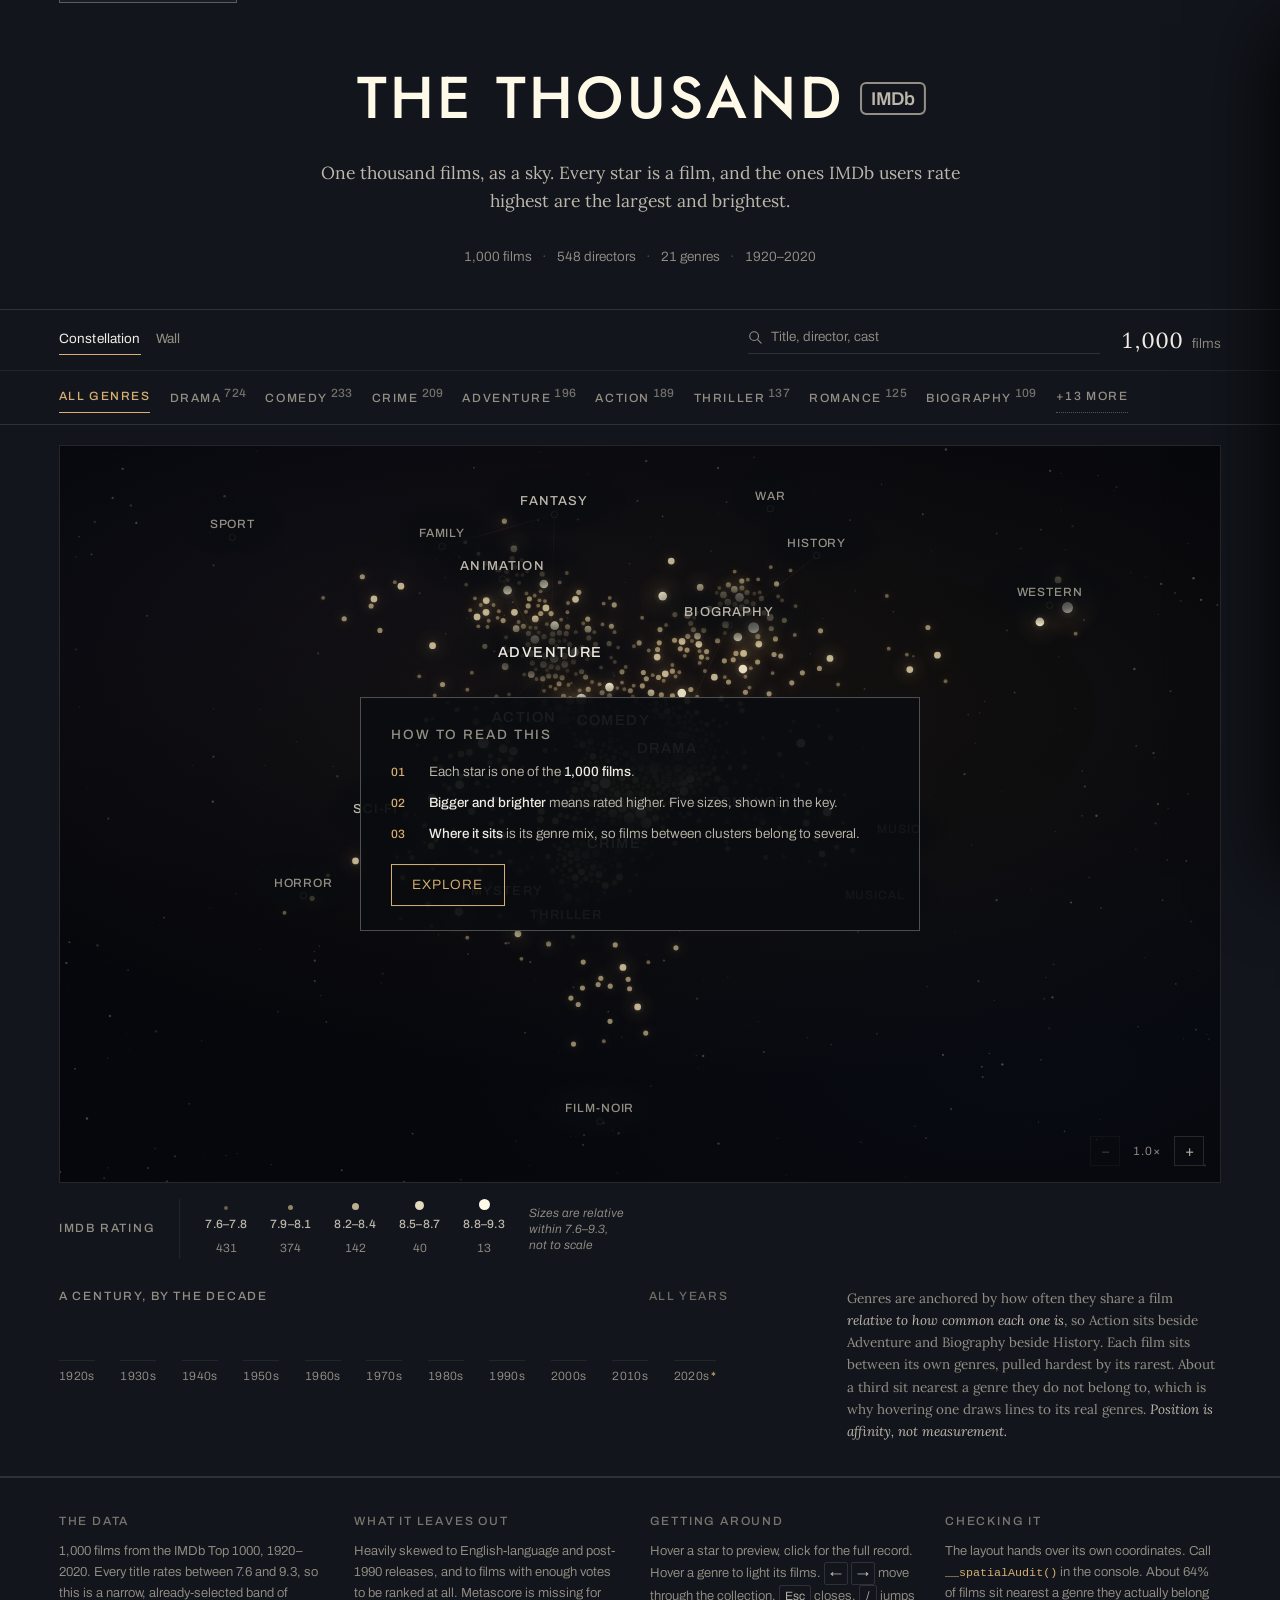
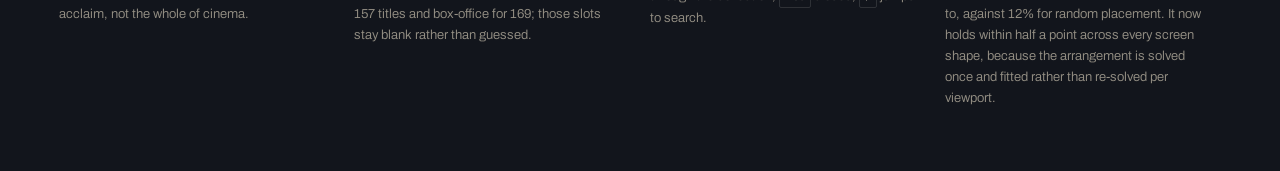
==== commit 910c76ac: "Give the field back its response to the cursor Taking every moving part off the data left the conste" ====
--- a/index.html
+++ b/index.html
@@ -1366,7 +1366,7 @@
     for (let i = CLASSES.length - 1; i >= 0; i--) if (rating >= CLASSES[i].lo) return i;
     return 0;
   }
-  const PARALLAX = 13;          // px at the extreme corner, for the nearest star
+  const PARALLAX = 13;          // dust takes all of it; stars a third, via s.par
 
   function createSky(opts) {
     const films = opts.films;
@@ -1479,6 +1479,8 @@
     let stars = [];
     let cells = null, cellSize = 30, cols = 0, rows = 0;
     let hover = null, cursor = null, currentIdx = null, preview = null;
+    let curX = null, curY = null;          // pointer, for the glow lens
+    const LENS_R = 165;                    // reach, in screen px
     let raf = 0, parX = 0, parY = 0, tParX = 0, tParY = 0;
 
     // View transform. World coordinates are what the layout produced and never
@@ -1651,6 +1653,7 @@
             // clearly visible against the sky rather than fading to a smudge.
             base: C.a,
             glow: C.glow,
+            par: 0.10 + (ci / 4) * 0.22,        // near classes drift most
             ph: rnd() * Math.PI * 2,            // twinkle phase, glow only
             sp: 0.5 + rnd() * 0.8,
             a: 0, ta: 0, on: true
@@ -1726,8 +1729,8 @@
     // Position encodes genre, so shifting a star under the pointer shifts its
     // meaning — and moves the thing the reader is trying to click. Stars are
     // fixed; only the dust parallaxes, which is enough to read as depth.
-    const px_ = s => SX(s.x);
-    const py_ = s => SY(s.y);
+    const px_ = s => SX(s.x) + parX * s.par;
+    const py_ = s => SY(s.y) + parY * s.par;
 
     // Stars grow more slowly than the field does. Separation therefore outpaces
     // size as you zoom, which is the whole point: a star that was unclickable
@@ -1994,13 +1997,25 @@
         // The glow shimmers. Independent phase per star, so the field never
         // pulses in unison — and it is only ever the halo, so the measured
         // value underneath is untouched.
-        if (s.glow > 0) {
+        // How near the pointer is, squared for a soft falloff.
+        let lens = 0;
+        if (curX !== null) {
+          const dd = Math.hypot(x - curX, y - curY);
+          if (dd < LENS_R) { const u = 1 - dd / LENS_R; lens = u * u; }
+        }
+
+        if (s.glow > 0 || lens > 0) {
           const tw = ambient
             ? 1 + 0.46 * (Math.sin(clock * s.sp + s.ph) * 0.62 +
                           Math.sin(clock * s.sp * 1.71 + s.ph * 2.3) * 0.38)
             : 1;
-          const R = rr * 6.4;
-          ctx.globalAlpha = Math.max(0, Math.min(0.55, s.a * s.glow * tw));
+          // The lens ADDS rather than multiplies, so the faintest class — 431
+          // films that barely glow at rest — lights up as strongly as the
+          // brightest. Nearness to the cursor is not a value, so it must not
+          // inherit the value ramp.
+          const g = s.glow + lens * 0.58;
+          const R = rr * (6.4 + lens * 2.6);
+          ctx.globalAlpha = Math.max(0, Math.min(0.80, s.a * g * tw));
           ctx.drawImage(halo, x - R, y - R, R * 2, R * 2);
         }
 
@@ -2058,8 +2073,8 @@
         });
 
         ctx.globalCompositeOperation = 'lighter';
-        const FR = focus.r * 10 * rz();
-        ctx.globalAlpha = .42;
+        const FR = focus.r * 11.5 * rz();
+        ctx.globalAlpha = .52;
         ctx.drawImage(halo, fx - FR, fy - FR, FR * 2, FR * 2);
         ctx.globalAlpha = 1;
         ctx.globalCompositeOperation = 'source-over';
@@ -2261,6 +2276,7 @@
     canvas.addEventListener('mousemove', e => {
       const r = canvas.getBoundingClientRect();
       const mx = e.clientX - r.left, my = e.clientY - r.top;
+      curX = mx; curY = my;
       setParallaxFromPointer(mx, my);
       const near = starsAt(mx, my, 5);
       const s = near[0] || null;
@@ -2277,6 +2293,7 @@
 
     canvas.addEventListener('mouseleave', () => {
       hover = null;
+      curX = curY = null;
       if (onCrowd) onCrowd(null);
       tParX = 0; tParY = 0;
       showTip(cursor);
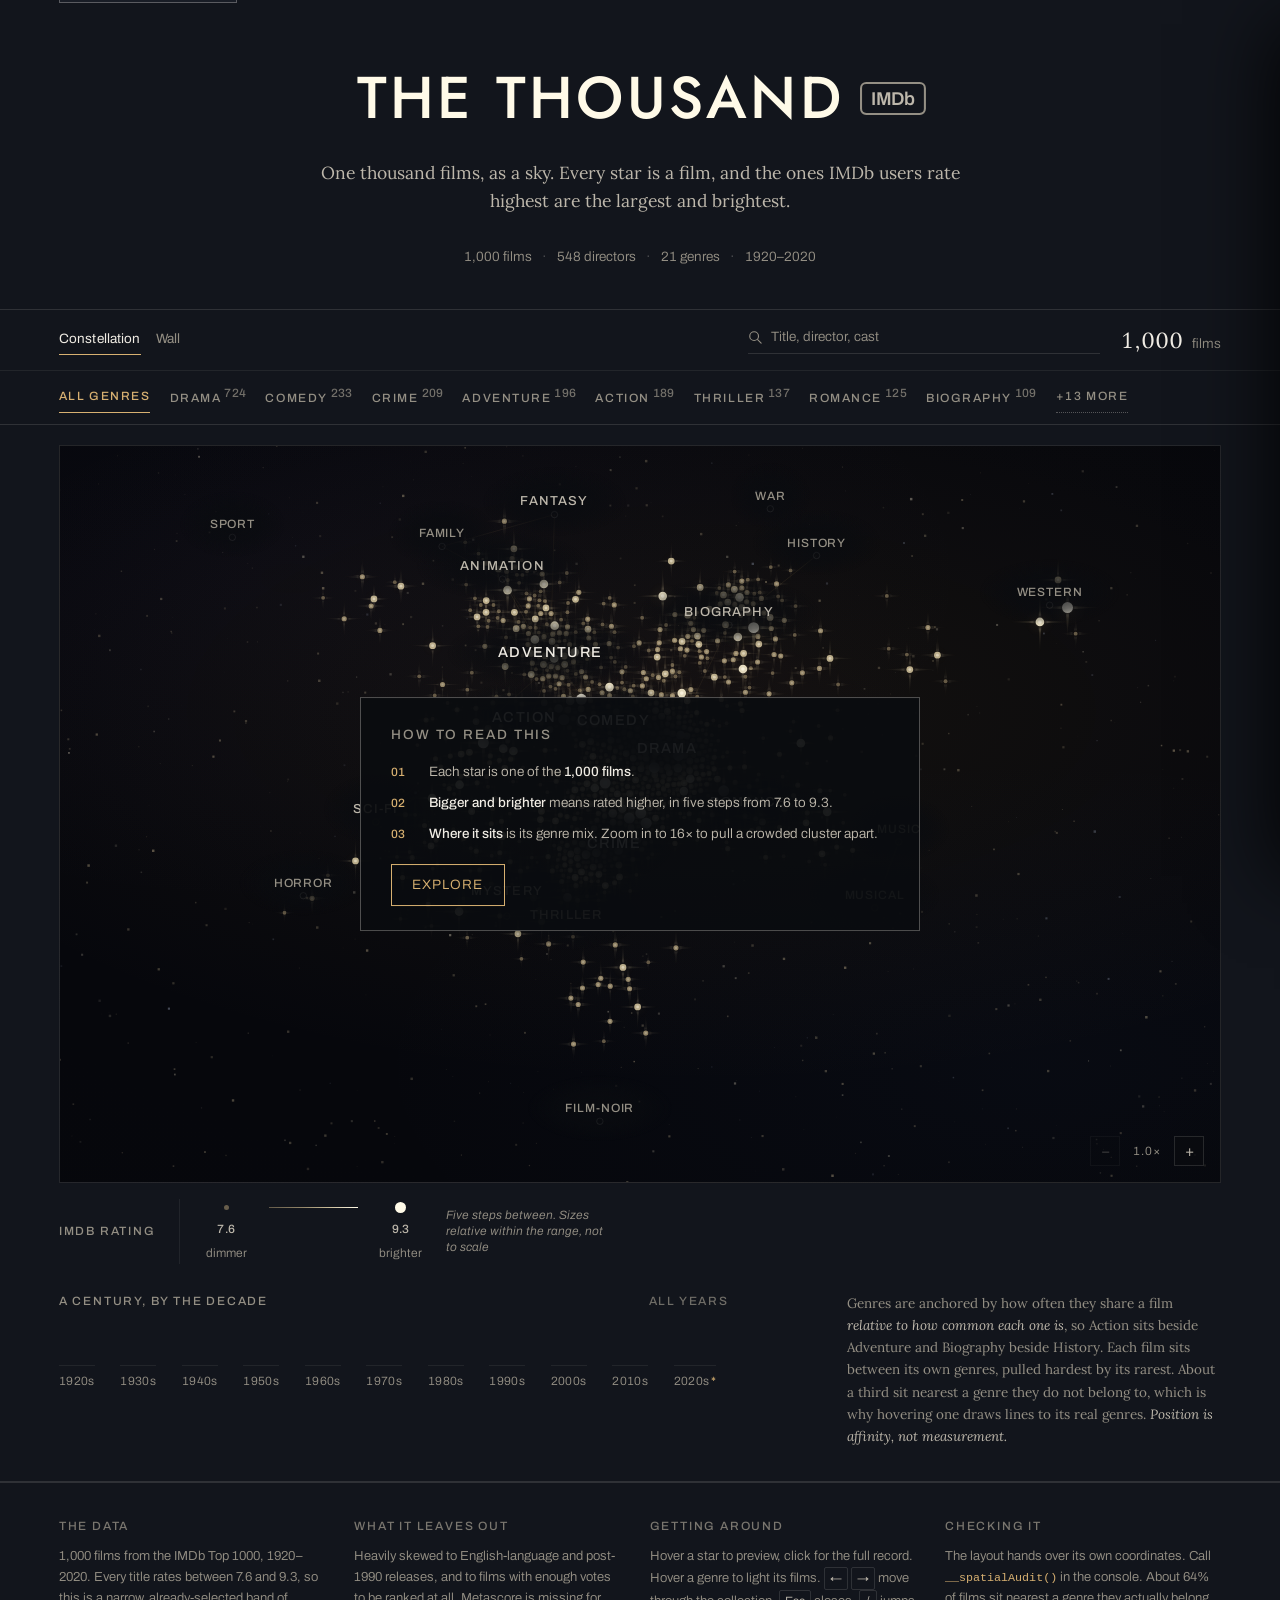
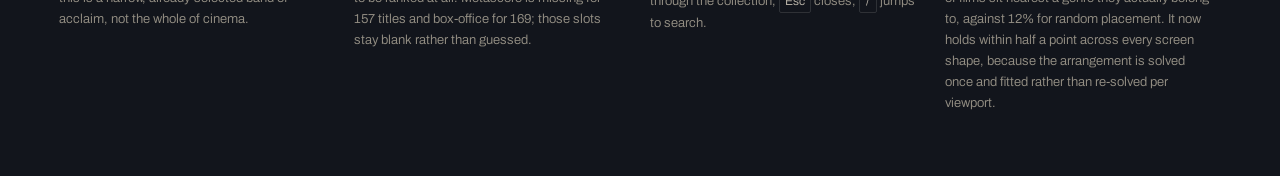
==== commit e60ad550: "Make the thousand look like stars, and go deeper The field read as bokeh, not as a sky, and the caus" ====
--- a/index.html
+++ b/index.html
@@ -482,7 +482,17 @@
   display:flex; flex-direction:column; align-items:center; gap:5px;
   min-width:46px;
 }
+/* A fixed box round the swatch, so a 5px dot and a 15px dot still put their
+   labels on the same baseline. */
+.sky__key-mark{ height:16px; display:grid; place-items:center; }
 .sky__key-dot{ border-radius:50%; display:block; }
+.sky__key-ramp{
+  align-self:flex-start; margin-top:8px;
+  width:clamp(40px, 7vw, 104px); height:1px;
+  background:linear-gradient(90deg,
+    rgba(166,146,110,.55) 0%, rgba(199,180,137,.72) 38%,
+    rgba(226,210,168,.88) 66%, rgba(255,250,232,1) 100%);
+}
 .sky__key-item b{
   font-size:12px; font-weight:500; letter-spacing:.02em;
   color:var(--ink-2); font-variant-numeric:tabular-nums;
@@ -958,7 +968,7 @@
 .sky__zoom button:hover:not(:disabled){ border-color:var(--gold); color:var(--gold); }
 .sky__zoom button:disabled{ opacity:.3; cursor:default; }
 .sky__zoom button[data-zoom="reset"]{
-  width:auto; padding:0 11px;
+  width:auto; padding:0 11px; margin-right:2px;
   font-size:var(--t-xs); letter-spacing:.12em; text-transform:uppercase;
 }
 .sky__zoom-read{
@@ -968,7 +978,8 @@
 }
 
 @media (max-width:680px){
-  .sky__zoom{ right:12px; bottom:12px; gap:6px; }
+  .sky__zoom{ right:12px; bottom:12px; gap:5px; }
+  .sky__key-ramp{ width:34px; }
   .sky__zoom-read{ display:none; }
 }
 
@@ -994,7 +1005,7 @@
   font-size:12px; color:var(--ink-3); font-variant-numeric:tabular-nums;
 }
 .sky__key-note{
-  font-size:12px; color:var(--ink-3); max-width:14ch; line-height:1.35;
+  font-size:12px; color:var(--ink-3); max-width:23ch; line-height:1.35;
 }
 
 /* ── First-run coaching, and the gesture hint ─────────────────────────────── */
@@ -1183,18 +1194,18 @@
     <div class="sky__tip" id="sky-tip" hidden></div>
 
     <div class="sky__zoom" id="sky-zoom">
+      <button type="button" data-zoom="reset" id="zoom-reset" hidden>Reset</button>
       <button type="button" data-zoom="out" aria-label="Zoom out">&minus;</button>
       <span class="sky__zoom-read num" id="zoom-read">1.0&times;</span>
       <button type="button" data-zoom="in" aria-label="Zoom in">+</button>
-      <button type="button" data-zoom="reset" id="zoom-reset" hidden>Reset</button>
     </div>
 
     <div class="sky__steps" id="sky-steps" hidden>
       <h3>How to read this</h3>
       <ol>
         <li><i>01</i><span>Each star is one of the <b>1,000 films</b>.</span></li>
-        <li><i>02</i><span><b>Bigger and brighter</b> means rated higher. Five sizes, shown in the key.</span></li>
-        <li><i>03</i><span><b>Where it sits</b> is its genre mix, so films between clusters belong to several.</span></li>
+        <li><i>02</i><span><b>Bigger and brighter</b> means rated higher, in five steps from 7.6 to 9.3.</span></li>
+        <li><i>03</i><span><b>Where it sits</b> is its genre mix. Zoom in to 16&times; to pull a crowded cluster apart.</span></li>
       </ol>
       <button type="button" id="sky-steps-go">Explore</button>
     </div>
@@ -1216,7 +1227,7 @@
     <div class="sky__key">
       <span class="sky__key-title">IMDb rating</span>
       <span class="sky__key-row" id="sky-key-row"></span>
-      <span class="sky__key-note">Sizes are relative within 7.6&ndash;9.3, not to scale</span>
+      <span class="sky__key-note">Five steps between. Sizes relative within the range, not to scale</span>
     </div>
   </div>
 
@@ -1356,11 +1367,11 @@
 
      lo is inclusive, hi exclusive, except for the last class. */
   const CLASSES = [
-    { lo: 7.6, hi: 7.9, label: '7.6–7.8', n: 431, r: 1.00, ink: [166, 146, 110], a: 0.58, glow: 0.16 },
-    { lo: 7.9, hi: 8.2, label: '7.9–8.1', n: 374, r: 1.34, ink: [199, 180, 137], a: 0.70, glow: 0.23 },
-    { lo: 8.2, hi: 8.5, label: '8.2–8.4', n: 142, r: 1.76, ink: [226, 210, 168], a: 0.82, glow: 0.31 },
-    { lo: 8.5, hi: 8.8, label: '8.5–8.7', n:  40, r: 2.26, ink: [243, 233, 203], a: 0.93, glow: 0.40 },
-    { lo: 8.8, hi: 9.4, label: '8.8–9.3', n:  13, r: 2.86, ink: [255, 250, 232], a: 1.00, glow: 0.50 }
+    { lo: 7.6, hi: 7.9, label: '7.6–7.8', n: 431, r: 1.00, ink: [166, 146, 110], a: 0.58, glow: 0.16, spk: 0.30 },
+    { lo: 7.9, hi: 8.2, label: '7.9–8.1', n: 374, r: 1.34, ink: [199, 180, 137], a: 0.70, glow: 0.23, spk: 0.45 },
+    { lo: 8.2, hi: 8.5, label: '8.2–8.4', n: 142, r: 1.76, ink: [226, 210, 168], a: 0.82, glow: 0.31, spk: 0.65 },
+    { lo: 8.5, hi: 8.8, label: '8.5–8.7', n:  40, r: 2.26, ink: [243, 233, 203], a: 0.93, glow: 0.40, spk: 0.85 },
+    { lo: 8.8, hi: 9.4, label: '8.8–9.3', n:  13, r: 2.86, ink: [255, 250, 232], a: 1.00, glow: 0.50, spk: 1.00 }
   ];
   function classOf(rating) {
     for (let i = CLASSES.length - 1; i >= 0; i--) if (rating >= CLASSES[i].lo) return i;
@@ -1494,12 +1505,12 @@
     let tZoom = 1;
     let anchorSX = 0, anchorSY = 0;   // screen point to hold still
     let anchorWX = 0, anchorWY = 0;   // world point under it
-    const MINZ = 1, MAXZ = 7;
+    const MINZ = 1, MAXZ = 16;
     let dragFrom = null, dragged = false;
     let lastPageScroll = 0, pointerSettledAt = 0;
     const pointers = new Map();
     let pinchFrom = 0, pinchZoom = 1;
-    let halo = null, core = null;
+    let halo = null, haloIn = null, core = null, spike = null, markBase = 1;
     let lastVisible = null;
 
     // Background dust: 220 specks that are not films and encode nothing. This is
@@ -1511,13 +1522,14 @@
     function buildDust() {
       const rnd = mulberry32(90210);
       dust = [];
-      for (let i = 0; i < 430; i++) {
+      for (let i = 0; i < 640; i++) {
         const depth = rnd();                       // 0 far … 1 near
         const warm = rnd();
         dust.push({
           x: rnd() * W, y: rnd() * H,
           r: 0.3 + depth * 0.95,
-          a: 0.05 + depth * 0.17,
+          a: 0.05 + depth * 0.17 + (rnd() < 0.07 ? 0.14 : 0),   // a few bright ones
+
           par: 0.25 + depth * 1.45,                // near dust moves most
           ph: rnd() * Math.PI * 2,
           sp: 0.4 + rnd() * 1.0,
@@ -1542,18 +1554,88 @@
       // a thousand createRadialGradient calls is the difference between a 3ms
       // repaint and a 200ms one. The halo is wide and soft, the core tight —
       // mixing them by depth is what produces the focus falloff.
+      // Steep. Most of the energy inside the first fifth of the radius, a
+      // long thin tail after it — an Airy disc, near enough, rather than the
+      // even wash that made every film look like a defocused highlight.
       halo = sprite(128, [
-        [0,    'rgba(255,236,190,0.82)'],
-        [0.13, 'rgba(255,222,160,0.38)'],
-        [0.34, 'rgba(248,204,132,0.12)'],
-        [1,    'rgba(242,196,124,0)']
+        [0,    'rgba(255,241,206,0.95)'],
+        [0.07, 'rgba(255,230,176,0.54)'],
+        [0.17, 'rgba(253,215,146,0.19)'],
+        [0.40, 'rgba(249,204,130,0.055)'],
+        [1,    'rgba(245,198,126,0)']
       ]);
+      // The same sprite with the middle taken out, for the thousand marks.
+      haloIn = (function () {
+        const c = document.createElement('canvas');
+        const px = halo.width, m = px / 2;
+        c.width = c.height = px;
+        const g = c.getContext('2d');
+        g.drawImage(halo, 0, 0);
+        g.globalCompositeOperation = 'destination-out';
+        const hole = g.createRadialGradient(m, m, 0, m, m, px * 0.102);
+        hole.addColorStop(0,    'rgba(0,0,0,1)');
+        hole.addColorStop(0.74, 'rgba(0,0,0,0.96)');
+        hole.addColorStop(1,    'rgba(0,0,0,0)');
+        g.fillStyle = hole;
+        g.fillRect(0, 0, px, px);
+        return c;
+      })();
+
       core = sprite(64, [
         [0,    'rgba(255,252,246,1)'],
         [0.40, 'rgba(255,248,236,0.94)'],
         [0.70, 'rgba(255,240,218,0.26)'],
         [1,    'rgba(255,238,214,0)']
       ]);
+
+      // A third sprite: four tapered spikes on the cardinal axes. This is the
+      // feature that makes a filled circle read as a star rather than a dot,
+      // and the reason the old field looked like a sky and the corrected one
+      // looked like a scatter plot. It is drawn from the glow figure, outside
+      // the disc, so the measured mark is untouched.
+      // Three of them, differing only in how thick the needle is relative to
+      // its length. A sprite is chosen by the size it will be drawn at: a
+      // 2%-thick spike is a clean needle blitted at 60px and literally
+      // sub-pixel blitted at 11px, where it averages away to nothing. The
+      // small star needs a proportionally fatter spike to survive the
+      // downscale and still looks like a fine cross on screen.
+      const makeSpike = (ratio) => {
+        const px = 128, c = document.createElement('canvas');
+        c.width = c.height = px;
+        const g = c.getContext('2d');
+        const m = px / 2, L = m * 0.99, wd = px * ratio;
+        for (let k = 0; k < 4; k++) {
+          g.save();
+          g.translate(m, m);
+          g.rotate(k * Math.PI / 2);
+          const grad = g.createLinearGradient(0, 0, L, 0);
+          grad.addColorStop(0,    'rgba(255,250,232,1)');
+          grad.addColorStop(0.10, 'rgba(255,243,210,0.55)');
+          grad.addColorStop(0.30, 'rgba(255,232,180,0.17)');
+          grad.addColorStop(0.62, 'rgba(252,222,160,0.05)');
+          grad.addColorStop(1,    'rgba(250,216,152,0)');
+          g.fillStyle = grad;
+          g.beginPath();
+          g.moveTo(0, -wd); g.lineTo(L, 0); g.lineTo(0, wd);
+          g.closePath(); g.fill();
+          g.restore();
+        }
+        // Punch the middle out. The rays are the only part wanted: left solid,
+        // the sprite's hot centre lands on top of the disc, and because the
+        // disc is translucent — opacity is half of how rating is encoded — the
+        // twinkle leaks through it. Measured at 6.5% variation on a mark whose
+        // whole job is to hold a value still. With the centre cleared, the
+        // cross starts where the disc ends.
+        g.globalCompositeOperation = 'destination-out';
+        const hole = g.createRadialGradient(m, m, 0, m, m, px * 0.105);
+        hole.addColorStop(0,    'rgba(0,0,0,1)');
+        hole.addColorStop(0.62, 'rgba(0,0,0,0.92)');
+        hole.addColorStop(1,    'rgba(0,0,0,0)');
+        g.fillStyle = hole;
+        g.fillRect(0, 0, px, px);
+        return c;
+      };
+      spike = [makeSpike(0.085), makeSpike(0.042), makeSpike(0.022)];
     }
 
     /* --- layout ------------------------------------------------------------ */
@@ -1598,6 +1680,7 @@
 
       const unit = Math.min(W, H);
       const rBase = Math.max(1, unit * 0.0026);
+      markBase = rBase;                 // the unit the spikes are measured in
       const spread = Math.max(9, unit * 0.024);
 
       const gw = {};
@@ -1648,11 +1731,13 @@
             z: ci / (CLASSES.length - 1),       // 0 far … 1 near, by class
             r: rBase * C.r,
             ink: C.ink,
+            css: 'rgb(' + C.ink[0] + ',' + C.ink[1] + ',' + C.ink[2] + ')',
             // A floor, not a ramp to zero. The faintest class is 431 films —
             // the largest single group in the collection — so it has to stay
             // clearly visible against the sky rather than fading to a smudge.
             base: C.a,
             glow: C.glow,
+            spk: C.spk,                         // diffraction spikes, by class
             par: 0.10 + (ci / 4) * 0.22,        // near classes drift most
             ph: rnd() * Math.PI * 2,            // twinkle phase, glow only
             sp: 0.5 + rnd() * 0.8,
@@ -1735,8 +1820,12 @@
     // Stars grow more slowly than the field does. Separation therefore outpaces
     // size as you zoom, which is the whole point: a star that was unclickable
     // beneath a label at 1x has clear space around it at 3x.
-    const rz = () => Math.pow(zoom, 0.72);
-    const rzGlow = () => Math.pow(zoom, 0.40);
+    const KNEE = 6;
+    const rz = () => (zoom <= KNEE
+      ? Math.pow(zoom, 0.64)
+      : Math.pow(KNEE, 0.64) * Math.pow(zoom / KNEE, 0.14));
+    // Glow and spikes: same curve, much earlier ceiling.
+    const gz = () => Math.pow(Math.min(zoom, 3), 0.55);
 
     function clampPan() {
       const cw = W * zoom, ch = H * zoom;
@@ -1872,10 +1961,18 @@
     function relaxLabels(iters) {
       if (!labelState.length || !anchors) return;
       const PAD = 5, M = 6, BOTTOM = 48;   // reserved for the key and zoom controls
+      const MARG = 80;
+      for (let i = 0; i < labelState.length; i++) {
+        const b = labelState[i], a = anchors[b.genre];
+        const ax = SX(a.x), ay = SY(a.y);
+        b.off = zoom > 1.15 &&
+          (ax < -MARG || ax > W + MARG || ay < -MARG || ay > H + MARG);
+      }
       for (let it = 0; it < iters; it++) {
         for (let i = 0; i < labelState.length; i++) {
           for (let j = i + 1; j < labelState.length; j++) {
             const A = labelState[i], B = labelState[j];
+            if (A.off || B.off) continue;
             const ox = (A.w + B.w) / 2 + PAD - Math.abs(A.x - B.x);
             const oy = (A.h + B.h) / 2 + PAD - Math.abs(A.y - B.y);
             if (ox <= 0 || oy <= 0) continue;
@@ -1892,6 +1989,7 @@
         }
         for (let i = 0; i < labelState.length; i++) {
           const b = labelState[i], a = anchors[b.genre];
+          if (b.off) continue;
           const tx = SX(a.x), ty = SY(a.y) - 13;
           b.x += (tx - b.x) * 0.14;
           b.y += (ty - b.y) * 0.14;
@@ -1900,16 +1998,23 @@
         }
       }
 
-      labelBoxes = labelState.map(b => {
+      labelBoxes = [];
+      labelState.forEach(b => {
+        const want = b.off ? '0' : '';
+        if (b.el.style.opacity !== want) {
+          b.el.style.opacity = want;
+          b.el.style.pointerEvents = b.off ? 'none' : '';
+        }
+        if (b.off) return;
         const a = anchors[b.genre];
         const ax = SX(a.x), ay = SY(a.y);
         b.el.style.transform =
           'translate(' + (b.x - b.w / 2).toFixed(1) + 'px,' + (b.y - b.h / 2).toFixed(1) + 'px)';
-        return {
+        labelBoxes.push({
           genre: b.genre, x: b.x, y: b.y, w: b.w, h: b.h,
           ax: ax, ay: ay,
           lead: Math.hypot(b.x - ax, b.y - ay) > 26
-        };
+        });
       });
     }
 
@@ -1948,9 +2053,8 @@
           const x = d.x + parX * d.par, y = d.y + parY * d.par;
           ctx.globalAlpha = Math.max(0, Math.min(0.34, d.a * tw));
           ctx.fillStyle = d.c;
-          ctx.beginPath();
-          ctx.arc(x, y, d.r, 0, Math.PI * 2);
-          ctx.fill();
+          // Sub-pixel: a square and a circle are the same four pixels here.
+          ctx.fillRect(x - d.r, y - d.r, d.r * 2, d.r * 2);
         }
         ctx.globalAlpha = 1;
       }
@@ -1976,7 +2080,7 @@
 
       // 3 — the field, far classes first so near ones sit on top.
       ctx.globalCompositeOperation = 'source-over';
-      const k = rz();
+      const k = rz(), kg = gz();
       // Normal blending with a capped opacity, NOT additive. Where 724 Drama
       // films overlap, 'lighter' sums to flat white and the densest, most
       // interesting part of the collection becomes the one part you cannot read.
@@ -1992,7 +2096,7 @@
         const x = px_(s), y = py_(s);
         if (x < -60 || x > W + 60 || y < -60 || y > H + 60) continue;
         const rr = Math.max(0.8, s.r * k);
-        const ink = s.ink;
+        const rg = Math.max(0.8, s.r * kg);     // the glow figure, capped early
 
         // The glow shimmers. Independent phase per star, so the field never
         // pulses in unison — and it is only ever the halo, so the measured
@@ -2004,27 +2108,69 @@
           if (dd < LENS_R) { const u = 1 - dd / LENS_R; lens = u * u; }
         }
 
-        if (s.glow > 0 || lens > 0) {
-          const tw = ambient
-            ? 1 + 0.46 * (Math.sin(clock * s.sp + s.ph) * 0.62 +
-                          Math.sin(clock * s.sp * 1.71 + s.ph * 2.3) * 0.38)
-            : 1;
+        // Two beat frequencies per star, independently phased, so the field
+        // never pulses in unison. Range roughly -1 … 1.
+        const osc = ambient
+          ? Math.sin(clock * s.sp + s.ph) * 0.62 +
+            Math.sin(clock * s.sp * 1.71 + s.ph * 2.3) * 0.38
+          : 0;
+        // Proportional swing for the bright, absolute swing for the faint.
+        const tw = Math.max(0, s.glow * (1 + 0.40 * osc) + 0.055 * osc);
+
+        if (tw > 0 || lens > 0) {
           // The lens ADDS rather than multiplies, so the faintest class — 431
           // films that barely glow at rest — lights up as strongly as the
           // brightest. Nearness to the cursor is not a value, so it must not
           // inherit the value ramp.
-          const g = s.glow + lens * 0.58;
-          const R = rr * (6.4 + lens * 2.6);
-          ctx.globalAlpha = Math.max(0, Math.min(0.80, s.a * g * tw));
-          ctx.drawImage(halo, x - R, y - R, R * 2, R * 2);
+          const g = tw + lens * 0.58;
+          // The lens grows the halo only a little, because the cleared
+          // centre scales with the blit: push the radius much past the disc
+          // and the hole peeks out as a hairline ring around the star under
+          // the cursor. The lift lives in the alpha, which has no such limit.
+          const R = rg * (3.6 + lens * 1.15);
+          ctx.globalAlpha = Math.min(0.80, s.a * g * 1.25);
+          ctx.drawImage(haloIn, x - R, y - R, R * 2, R * 2);
+
+          // Spikes, on every class, measured against the field's own unit and
+          // not against the disc — a 2.7px disc cannot carry a visible cross,
+          // and that is what made the faint majority featureless. The class
+          // still sets how far the rays reach, so the cross is one more
+          // channel saying what size and lightness already say.
+          const SR = markBase * kg * (4.8 + 15 * s.spk) * (1 + 0.18 * osc) + lens * 4;
+          // The cap used to bite before the oscillator did: the brightest
+          // thirteen sat pinned at it for the whole cycle, so their crosses
+          // were the one part of the field that did not twinkle. Measured at
+          // 5.1% swing against 30% for the halo behind them. Headroom now.
+          ctx.globalAlpha = Math.min(0.95,
+            s.a * (0.48 + 0.44 * s.spk) * (0.45 + 0.80 * tw + lens * 0.40));
+          const sp = SR < 11 ? spike[0] : (SR < 24 ? spike[1] : spike[2]);
+          ctx.drawImage(sp, x - SR, y - SR, SR * 2, SR * 2);
         }
 
         // The disc is the datum. Fixed opacity, always.
         ctx.globalAlpha = Math.min(0.96, s.a);
-        ctx.fillStyle = 'rgb(' + ink[0] + ',' + ink[1] + ',' + ink[2] + ')';
+        ctx.fillStyle = s.css;
         ctx.beginPath();
         ctx.arc(x, y, rr, 0, Math.PI * 2);
         ctx.fill();
+
+        // The hot core. A real star is not a flat disc of one colour; it has a
+        // small white centre that the eye reads as temperature. Its strength
+        // climbs with the class, so it reinforces the rating ramp rather than
+        // washing it out — the faintest 431 barely get one, which is correct,
+        // because a faint star is just a point.
+        if (s.z > 0.02) {
+          const cr = Math.max(0.45, rr * 0.42);
+          ctx.globalAlpha = Math.min(0.95, s.a * (0.10 + 0.90 * s.z));
+          ctx.fillStyle = '#FFF8E8';
+          if (cr < 1.2) {
+            ctx.fillRect(x - cr, y - cr, cr * 2, cr * 2);
+          } else {
+            ctx.beginPath();
+            ctx.arc(x, y, cr, 0, Math.PI * 2);
+            ctx.fill();
+          }
+        }
       }
       ctx.globalAlpha = 1;
 
@@ -2227,16 +2373,23 @@
       if (!keyEl) return;
       const unit = Math.min(W, H);
       const rBase = Math.max(1, unit * 0.0026);
-      keyEl.innerHTML = CLASSES.map(C => {
-        const d = Math.max(4, Math.round(rBase * C.r * 2));
+      const end = (C, value, caption) => {
+        // The swatch is the size the chart actually draws, not a prettier one.
+        const d = Math.max(5, Math.round(rBase * C.r * 2));
         const ink = 'rgb(' + C.ink.join(',') + ')';
         return '<span class="sky__key-item">' +
-          '<i class="sky__key-dot" style="width:' + d + 'px;height:' + d + 'px;' +
-            'background:' + ink + ';opacity:' + C.a.toFixed(2) + '"></i>' +
-          '<b>' + C.label + '</b>' +
-          '<span class="sky__key-n">' + C.n + '</span>' +
+          '<span class="sky__key-mark">' +
+            '<i class="sky__key-dot" style="width:' + d + 'px;height:' + d + 'px;' +
+              'background:' + ink + ';opacity:' + C.a.toFixed(2) + '"></i>' +
+          '</span>' +
+          '<b>' + value + '</b>' +
+          '<span class="sky__key-n">' + caption + '</span>' +
         '</span>';
-      }).join('');
+      };
+      keyEl.innerHTML =
+        end(CLASSES[0], '7.6', 'dimmer') +
+        '<span class="sky__key-ramp" aria-hidden="true"></span>' +
+        end(CLASSES[CLASSES.length - 1], '9.3', 'brighter');
     }
 
     /* --- sizing -------------------------------------------------------------- */
@@ -2420,9 +2573,9 @@
       if (e.key === 'ArrowRight' || e.key === 'ArrowLeft') {
         e.preventDefault(); api.step(e.key === 'ArrowRight' ? 1 : -1);
       } else if (e.key === '+' || e.key === '=') {
-        e.preventDefault(); api.zoomBy(1.35);
+        e.preventDefault(); api.zoomBy(1.5);
       } else if (e.key === '-' || e.key === '_') {
-        e.preventDefault(); api.zoomBy(1 / 1.35);
+        e.preventDefault(); api.zoomBy(1 / 1.5);
       } else if (e.key === '0') {
         e.preventDefault(); api.resetView();
       } else if ((e.key === 'Enter' || e.key === ' ') && cursor) {
@@ -2891,7 +3044,7 @@
         onZoom: z => {
           $('zoom-read').textContent = z.toFixed(1) + '\u00d7';
           $('zoom-reset').hidden = z <= 1.001;
-          $('sky-zoom').querySelector('[data-zoom="in"]').disabled = z >= 6.99;
+          $('sky-zoom').querySelector('[data-zoom="in"]').disabled = z >= 15.9;
           $('sky-zoom').querySelector('[data-zoom="out"]').disabled = z <= 1.001;
         },
         onCursor: f => {
@@ -3098,8 +3251,10 @@
   // already know it is there, and unusable on a trackpad-less machine.
   $('sky-zoom').addEventListener('click', e => {
     const b = e.target.closest('button'); if (!b || !sky) return;
-    if (b.dataset.zoom === 'in') sky.zoomBy(1.4);
-    else if (b.dataset.zoom === 'out') sky.zoomBy(1 / 1.4);
+    // 1.5x a step: about seven presses from 1x to 16x, which is a reasonable
+    // number of presses to cross the whole range without the easing lurching.
+    if (b.dataset.zoom === 'in') sky.zoomBy(1.5);
+    else if (b.dataset.zoom === 'out') sky.zoomBy(1 / 1.5);
     else sky.resetView();
   });
 
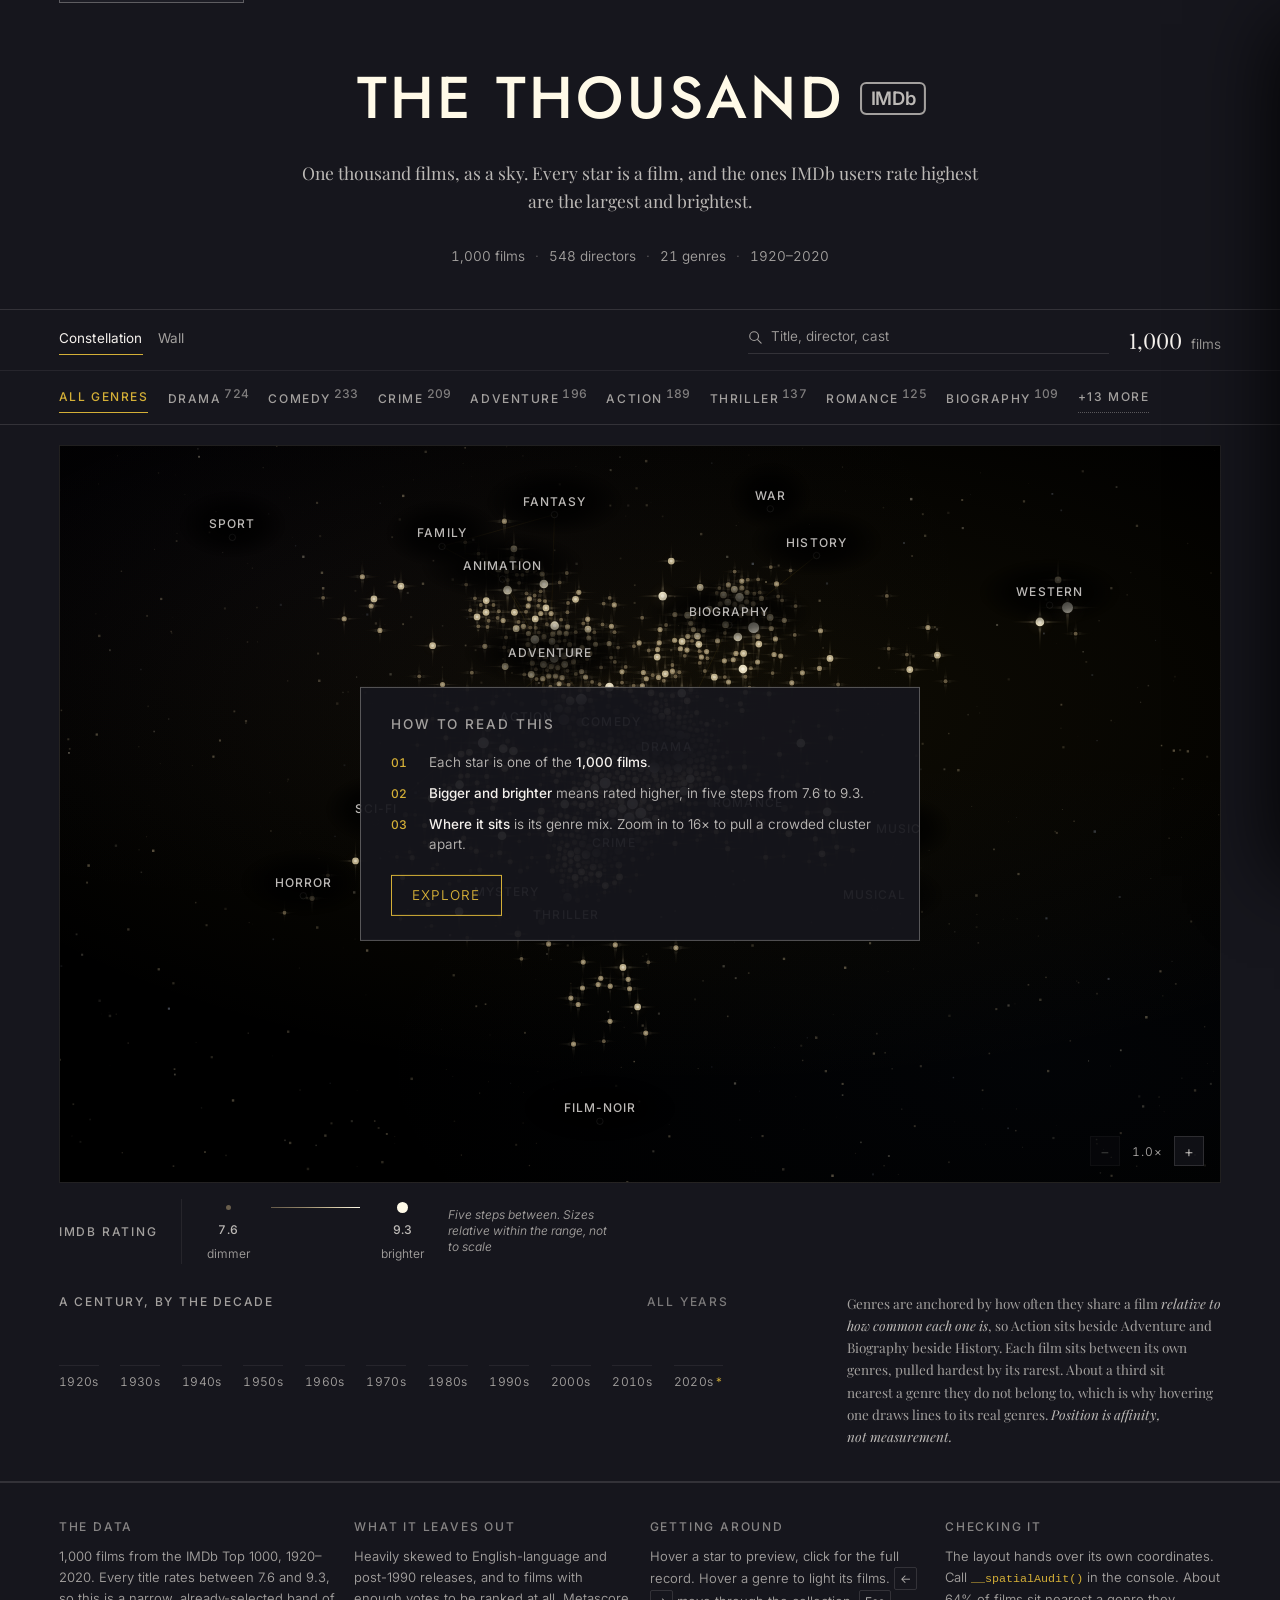
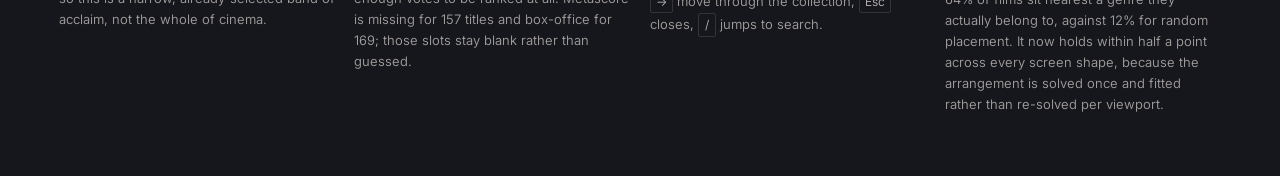
==== commit 428298cb: "Palette, type, and one size for every genre name Two changes, applied together.  Palette and familie" ====
--- a/index.html
+++ b/index.html
@@ -5,7 +5,7 @@
 <meta name="viewport" content="width=device-width, initial-scale=1">
 <title>The Thousand</title>
 <meta name="description" content="One thousand of the highest-rated films ever made, arranged as a depth field where every star is a film and distance from the viewer is its rating.">
-<meta name="theme-color" content="#07080b">
+<meta name="theme-color" content="#16161D">
 <meta name="color-scheme" content="dark">
 <meta property="og:title" content="The Thousand">
 <meta property="og:description" content="A constellation of the 1,000 highest-rated films on IMDb, 1920–2020.">
@@ -15,22 +15,24 @@
 <link rel="preconnect" href="https://fonts.googleapis.com">
 <link rel="preconnect" href="https://fonts.gstatic.com" crossorigin>
 <link rel="preconnect" href="https://m.media-amazon.com" crossorigin>
-<link href="https://fonts.googleapis.com/css2?family=Archivo:ital,wght@0,300..700;1,300..500&family=Jost:wght@400;500;600&family=Lora:ital,wght@0,400..600;1,400..500&display=swap" rel="stylesheet">
+<link href="https://fonts.googleapis.com/css2?family=Inter:ital,wght@0,300..700;1,300..500&family=Jost:wght@400;500;600&family=Playfair+Display:ital,wght@0,400..600;1,400..500&display=swap" rel="stylesheet">
 
 <style>
 /* ============================================================================
    THE THOUSAND
    ----------------------------------------------------------------------------
-   Two grounds. The page is dark grey, the chart alone is near-black. Cream on
-   pure black runs 17:1, which halates for readers with astigmatism and is
-   needlessly harsh for running text; stars, though, need the darkest field
-   available. Splitting them serves both, and the step between the two does the
-   figure-ground separation without a border.
-
-   Text tones are checked against APCA, not only WCAG. The previous tertiary
-   passed AA at 5.5:1 and still scored Lc 39, well under the Lc 60 wanted for
-   content. Ink 2 is the lowest tone allowed to carry prose; Ink 3 is for
-   uppercase labels at 12px and 500 weight, nothing else. Nothing is below 12px.
+   Two grounds. Prose sits on a dark grey, the chart alone on pure black. Cream
+   on black measures 18.5:1, which halates for readers with astigmatism and is
+   needlessly harsh for running text — a reason to keep prose off it, not a
+   reason to deny the stars the darkest field there is, since the chart holds no
+   running text. Prose therefore runs 15.9:1 on the grey, and the 1.17:1 step
+   between the two grounds does the figure-ground separation without a border.
+
+   Text tones are checked against APCA, not only WCAG. The tertiary this
+   replaced passed AA at 5.7:1 and still scored Lc 41, well under the Lc 60
+   wanted for content. Ink 2 is the lowest tone allowed to carry prose; Ink 3 is
+   for uppercase labels at 12px and 500 weight, nothing else. Nothing is below
+   12px.
 
    Gold has one job: selected or interactive. It is not spent on figures, anchor
    marks or network lines any more, so a filtered genre turning gold is the only
@@ -40,49 +42,57 @@
 
      Jost        the wordmark, and nothing else. Never below 32px — it is a
                  Futura descendant and loses legibility fast at small sizes.
-     Lora        the author's voice: the opening paragraph, the film title in
-                 the record. Prose a person wrote.
-     Archivo     everything functional — labels, counts, figures, controls, and
+     Playfair    the author's voice: the opening paragraph, the film title in
+     Display     the record. Prose a person wrote.
+     Inter       everything functional — labels, counts, figures, controls, and
                  the genre names on the field, set as spaced capitals the way a
                  map sets the names of regions.
    ========================================================================== */
 
 :root{
   /* ── Ground ───────────────────────────────────────────────────────────────
-     Two grounds, deliberately. The page is a dark grey; the chart alone is
-     near-black. Pure white on pure black halates for readers with astigmatism
-     and is simply harsh at 17:1, so running text sits on grey. But stars need
-     the darkest possible field to read against, so the chart keeps #07080B —
-     and the step between the two does the figure-ground work for free. */
-  --page:    #12151C;   /* the document — navy-tinted, not neutral */
-  --page-2:  #191D26;   /* raised panels, the record */
-  --sky:     #06070C;   /* the chart, and only the chart */
+     Two grounds, deliberately. Prose sits on a dark grey; the chart alone is
+     pure black. Cream on black runs 18.5:1 and halates for readers with
+     astigmatism, which is a reason to keep running text off it — not a reason
+     to deny the stars the darkest field available, since the chart carries no
+     prose. The 1.17:1 step between the two does the figure-ground work for
+     free, with no border. */
+  --page:    #16161D;   /* Eigengrau — the document */
+  --page-2:  #1D1D25;   /* raised panels, the record */
+  --sky:     #000000;   /* Black — the chart, and only the chart */
 
   /* ── Ink ──────────────────────────────────────────────────────────────────
-     Measured against --page. WCAG AA is a floor, not a target: #8E8879 passed
-     AA at 5.7:1 and still scored only Lc 39 under APCA, which is well under the
-     Lc 60 wanted for content text. Ink 2 is the lowest tone allowed to carry
-     anything a reader has to read. Ink 3 is for 12px+ uppercase labels only. */
-  --ink:     #F0ECE4;   /* primary */
-  --ink-2:   #BDB7AB;   /* secondary — content text, APCA ~Lc 62 */
-  --ink-3:   #948F84;   /* labels at 12px+ and 500 weight, never prose */
+     Measured against --page, in APCA as well as WCAG, because AA is a floor and
+     not a target: the tertiary these replaced passed AA at 5.7:1 and still
+     scored only Lc 41, well under the Lc 60 wanted for content text. Ink 2 is
+     the lowest tone allowed to carry anything a reader has to read. Ink 3 is
+     for 12px+ uppercase labels only. */
+  --ink:     #F4F0EC;   /* Isabelline — primary.     Lc 97,  15.9:1 */
+  --ink-2:   #BCB9B6;   /* content text.             Lc 64,   9.2:1 */
+  --ink-3:   #A3A09E;   /* 12px+ labels, never prose. Lc 50,  6.9:1 */
 
   /* ── Accent: one job ──────────────────────────────────────────────────────
-     Gold means "selected or interactive" and nothing else. It is no longer
-     spent on rating figures, anchor dots or network lines, so when a genre is
-     filtered its films turn gold and the eye goes straight there. */
+     Gold means "selected or interactive": the filtered genre, the hovered
+     star's ring, the lines from a focused film to its genres. It is not spent
+     on rating figures.
+
+     One exception, and it is deliberate rather than forgotten: the
+     co-occurrence lines between anchors are drawn in the same hue at 3–10.5%
+     alpha. At that strength it reads as structure rather than as accent, but it
+     is the one place gold appears without meaning "selected", so it is the
+     first thing to change if the accent ever stops feeling exclusive. */
   /* The brightest of the five star classes, lifted out so the wordmark and the
      top of the rating scale are provably the same colour rather than two hex
      values that happen to look alike. Mirrors CLASSES[4].ink in sky.js. */
   --star:    #FFFAE8;
 
-  --gold:    #D7B071;
-  --gold-2:  #A8874F;
+  --gold:    #D4AF37;   /* Metallic gold. Lc 60 on --page */
+  --gold-2:  #A3862D;   /* unused. Lc 38, so not a text tone if it is ever taken up */
 
   /* ── Hairlines ─────────────────────────────────────────────────────────── */
-  --rule:    rgba(240,236,228,.13);
-  --rule-2:  rgba(240,236,228,.07);
-  --rule-3:  rgba(240,236,228,.30);
+  --rule:    rgba(244,240,236,.13);
+  --rule-2:  rgba(244,240,236,.07);
+  --rule-3:  rgba(244,240,236,.30);
 
   /* ── Grid ──────────────────────────────────────────────────────────────── */
   --cols:    12;
@@ -113,7 +123,7 @@
   margin:0;
   background:var(--page);
   color:var(--ink);
-  font-family:"Archivo","Helvetica Neue",Helvetica,Arial,sans-serif;
+  font-family:"Inter","Helvetica Neue",Helvetica,Arial,sans-serif;
   font-size:var(--t-base);
   font-weight:350;
   line-height:1.6;
@@ -223,7 +233,7 @@
 .masthead__deck{
   margin:0;
   max-width:62ch;   /* sets the deck on two lines, not three */
-  font-family:"Lora",Georgia,serif;
+  font-family:"Playfair Display",Georgia,serif;
   font-size:var(--t-md);
   line-height:1.62;
   color:var(--ink-2);
@@ -314,7 +324,7 @@
   font-size:var(--t-sm); color:var(--ink-3);
 }
 .count b{
-  font-family:"Lora",Georgia,serif;
+  font-family:"Playfair Display",Georgia,serif;
   font-weight:400; font-size:var(--t-lg); color:var(--ink);
   font-variant-numeric:lining-nums tabular-nums;
 }
@@ -377,7 +387,7 @@
      faint coloured ground is what makes them read as depth. Both are under 6%,
      so nothing measurable is lost against the stars. */
   background:
-    radial-gradient(120% 82% at 56% 36%, rgba(186,138,62,.075), transparent 62%),
+    radial-gradient(120% 82% at 56% 36%, rgba(212,175,55,.075), transparent 62%),
     radial-gradient(90% 68% at 20% 18%, rgba(84,68,152,.045), transparent 66%),
     radial-gradient(85% 62% at 84% 84%, rgba(58,96,158,.040), transparent 68%),
     var(--sky);
@@ -388,7 +398,7 @@
   content:"";
   position:absolute; inset:0; z-index:3;
   pointer-events:none;
-  background:radial-gradient(120% 96% at 50% 50%, transparent 52%, rgba(7,8,11,.72) 100%);
+  background:radial-gradient(120% 96% at 50% 50%, transparent 52%, rgba(0,0,0,.72) 100%);
 }
 
 #sky-canvas{
@@ -413,9 +423,9 @@
   will-change:transform;
   pointer-events:auto;
   background:none; border:0; padding:5px 8px; cursor:pointer;
-  font-family:"Archivo","Helvetica Neue",Helvetica,Arial,sans-serif;
+  font-family:"Inter","Helvetica Neue",Helvetica,Arial,sans-serif;
   font-weight:500;
-  letter-spacing:.085em;
+  letter-spacing:.09em;
   text-transform:uppercase;
   font-size:12px;
   line-height:1;
@@ -433,7 +443,7 @@
   width:252px;
   display:grid; grid-template-columns:52px 1fr; gap:12px;
   padding:11px 13px 12px;
-  background:rgba(10,12,16,.93);
+  background:rgba(22,22,29,.93);
   border:1px solid var(--rule-3);
   box-shadow:0 20px 44px -18px rgba(0,0,0,.95);
   will-change:transform;
@@ -445,7 +455,7 @@
 .sky__tip-b{ min-width:0; align-self:center; }
 .sky__tip b{
   display:block;
-  font-family:"Lora",Georgia,serif;
+  font-family:"Playfair Display",Georgia,serif;
   font-weight:400; font-size:16px; line-height:1.16;
   color:var(--ink); margin-bottom:6px;
   overflow-wrap:anywhere;
@@ -507,12 +517,12 @@
 .sky__empty{
   position:absolute; inset:0; z-index:7;
   display:grid; place-content:center; justify-items:center; gap:18px;
-  background:rgba(7,8,11,.8);
+  background:rgba(0,0,0,.8);
   text-align:center;
 }
 .sky__empty p{
   margin:0;
-  font-family:"Lora",Georgia,serif;
+  font-family:"Playfair Display",Georgia,serif;
   font-size:var(--t-xl); color:var(--ink-2);
 }
 .sky__empty button{
@@ -571,7 +581,7 @@
 .sky__note{
   grid-column:9 / span 4;
   margin:0;
-  font-family:"Lora",Georgia,serif;
+  font-family:"Playfair Display",Georgia,serif;
   font-size:var(--t-sm);
   line-height:1.65;
   color:var(--ink-3);
@@ -603,13 +613,13 @@
 }
 .section__title{
   margin:0;
-  font-family:"Lora",Georgia,serif;
+  font-family:"Playfair Display",Georgia,serif;
   font-weight:400; font-size:var(--t-xl); line-height:1;
   letter-spacing:-.012em; white-space:nowrap;
   color:var(--ink);
 }
 .section__note{
-  font-family:"Lora",Georgia,serif;
+  font-family:"Playfair Display",Georgia,serif;
   font-style:italic; font-size:var(--t-sm); color:var(--ink-3);
   min-width:0; overflow:hidden; text-overflow:ellipsis; white-space:nowrap;
 }
@@ -661,13 +671,13 @@
   position:absolute; inset:0; z-index:0;
   display:flex; align-items:flex-end; padding:9px;
   background:linear-gradient(160deg,var(--page-2),var(--sky));
-  font-family:"Lora",Georgia,serif;
+  font-family:"Playfair Display",Georgia,serif;
   font-size:12px; line-height:1.22; color:var(--ink-2);
 }
 .tile__cap{
   position:absolute; inset:auto 0 0 0; z-index:2;
   padding:24px 9px 10px;
-  background:linear-gradient(transparent,rgba(5,6,8,.86) 44%,rgba(5,6,8,.96));
+  background:linear-gradient(transparent,rgba(0,0,0,.86) 44%,rgba(0,0,0,.96));
   opacity:0; transform:translateY(6px);
   transition:opacity .26s var(--ease), transform .26s var(--ease);
 }
@@ -675,7 +685,7 @@
 .tile__cap b{
   display:-webkit-box; -webkit-line-clamp:3; -webkit-box-orient:vertical;
   overflow:hidden;
-  font-family:"Lora",Georgia,serif;
+  font-family:"Playfair Display",Georgia,serif;
   font-weight:400; font-size:12.5px; line-height:1.2; color:var(--ink);
 }
 .tile__cap span{
@@ -690,7 +700,7 @@
 .tile__rank{
   position:absolute; top:0; right:0; z-index:4;
   padding:4px 7px;
-  background:rgba(5,6,8,.78);
+  background:rgba(0,0,0,.78);
   font-size:12px; letter-spacing:.05em; color:var(--ink);
   font-variant-numeric:tabular-nums;
   opacity:0; transition:opacity .26s var(--ease);
@@ -703,7 +713,7 @@
 }
 .empty p{
   margin:0 0 18px;
-  font-family:"Lora",Georgia,serif;
+  font-family:"Playfair Display",Georgia,serif;
   font-size:var(--t-xl); color:var(--ink-2);
 }
 .empty button{
@@ -720,7 +730,7 @@
 
 .scrim{
   position:fixed; inset:0; z-index:90;
-  background:rgba(5,6,8,.66);
+  background:rgba(0,0,0,.66);
   opacity:0; pointer-events:none;
   transition:opacity .36s var(--ease);
 }
@@ -776,7 +786,7 @@
 
 .plate h2{
   margin:0 0 12px;
-  font-family:"Lora",Georgia,serif;
+  font-family:"Playfair Display",Georgia,serif;
   font-weight:400; font-size:clamp(27px,2.4vw,36px);
   line-height:1.06; letter-spacing:-.015em;
   color:var(--ink); text-wrap:balance;
@@ -798,7 +808,7 @@
   padding:22px 0; border-bottom:1px solid var(--rule);
 }
 .score__big{
-  font-family:"Lora",Georgia,serif;
+  font-family:"Playfair Display",Georgia,serif;
   font-size:56px; line-height:.84; letter-spacing:-.028em;
   color:var(--ink);
   font-variant-numeric:lining-nums tabular-nums;
@@ -815,7 +825,7 @@
 
 .plate__quote{
   margin:24px 0;
-  font-family:"Lora",Georgia,serif;
+  font-family:"Playfair Display",Georgia,serif;
   font-size:var(--t-md); line-height:1.55; font-style:italic;
   color:var(--ink); text-wrap:pretty;
 }
@@ -895,7 +905,7 @@
 
   .controls__left{ flex-wrap:wrap; gap:12px 18px; }
   .sky__stage{ height:clamp(420px,64vh,600px); }
-  .sky__label{ font-size:12px; padding:4px 5px; }
+  .sky__label{ padding:4px 5px; }   /* size is 12px everywhere; just tighten the box */
   .sky__tip{ width:216px; grid-template-columns:44px 1fr; }
   .sky__tip img{ width:44px; height:66px; }
   .decades__bars{ height:50px; gap:2px; }
@@ -958,7 +968,7 @@
 .sky__zoom button{
   width:30px; height:30px;
   display:grid; place-items:center;
-  background:rgba(10,12,16,.72);
+  background:rgba(22,22,29,.72);
   border:1px solid var(--rule);
   color:var(--ink-2);
   font:inherit; font-size:15px; line-height:1;
@@ -984,10 +994,14 @@
 }
 
 
-/* ── Genre labels, sized by how many films the genre holds ────────────────── */
-.sky__label[data-tier="lg"]{ font-size:14.5px; letter-spacing:.1em;  color:var(--ink); }
-.sky__label[data-tier="md"]{ font-size:13px;   letter-spacing:.09em; }
-.sky__label[data-tier="sm"]{ font-size:12px;   letter-spacing:.075em; color:var(--ink-3); }
+/* ── Genre labels: one size, one tone, all twenty-one ─────────────────────
+   They used to be set in three sizes by how many films the genre held, after
+   the way an atlas sizes a place name by its population. An atlas has space
+   between its names; this field does not, and at twenty-one names over a
+   dense core the variation read as untidiness rather than as rank. The exact
+   count is in the rail above the chart, which is a better place to state it
+   than the width of a word. Size is set on the base rule above; the only
+   thing that changes a label now is state. */
 .sky__label:hover,
 .sky__label[data-on="true"]{ color:var(--gold); }
 
@@ -1012,7 +1026,7 @@
 .sky__steps{
   position:absolute; left:50%; top:50%; transform:translate(-50%,-50%);
   z-index:8; width:min(560px, calc(100% - 48px));
-  background:rgba(10,12,16,.93);
+  background:rgba(22,22,29,.93);
   border:1px solid var(--rule-3);
   padding:26px 30px 24px;
   text-align:left;
@@ -1042,7 +1056,7 @@
 .sky__hintbox{
   position:absolute; left:50%; bottom:22px; transform:translateX(-50%);
   z-index:8; pointer-events:none;
-  background:rgba(10,12,16,.94); border:1px solid var(--rule-3);
+  background:rgba(22,22,29,.94); border:1px solid var(--rule-3);
   padding:9px 15px; font-size:var(--t-sm); color:var(--ink-2);
   opacity:0; transition:opacity .25s var(--ease);
   white-space:nowrap;
@@ -1057,22 +1071,23 @@
 /* ── Crowded pick: the films under the pointer, listed ────────────────────── */
 .sky__crowd{
   position:absolute; z-index:7; pointer-events:auto;
-  background:rgba(10,12,16,.95); border:1px solid var(--rule-3);
-  padding:6px; min-width:200px; max-width:260px;
+  background:rgba(22,22,29,.95); border:1px solid var(--rule-3);
+  padding:6px; min-width:200px; max-width:280px;
 }
 .sky__crowd-h{
   font-size:12px; letter-spacing:.12em; text-transform:uppercase;
   color:var(--ink-3); padding:4px 8px 7px;
 }
 .sky__crowd button{
-  display:block; width:100%; text-align:left;
+  display:flex; justify-content:space-between; align-items:baseline; gap:16px;
+  width:100%; text-align:left;
   background:none; border:0; cursor:pointer;
   padding:7px 8px; font:inherit; font-size:var(--t-sm); color:var(--ink-2);
   border-top:1px solid var(--rule-2);
 }
-.sky__crowd button:hover{ background:rgba(215,176,113,.14); color:var(--ink); }
+.sky__crowd button:hover{ background:rgba(212,175,55,.14); color:var(--ink); }
 .sky__crowd button span{
-  float:right; color:var(--ink-3); font-variant-numeric:tabular-nums;
+  flex:none; color:var(--ink-3); font-variant-numeric:tabular-nums;
 }
 
 /* ── The IMDb badge, calmed ────────────────────────────────────────────────
@@ -1130,7 +1145,7 @@
       <svg class="logo__imdb" viewBox="0 0 64 32" role="img" aria-label="IMDb">
         <rect x="1" y="1" width="62" height="30" rx="5" />
         <text x="32" y="22.6" text-anchor="middle"
-              font-family="Archivo, Helvetica Neue, Helvetica, Arial, sans-serif"
+              font-family="Inter, Helvetica Neue, Helvetica, Arial, sans-serif"
               font-size="18" font-weight="600" letter-spacing="-0.3">IMDb</text>
       </svg>
     </h1>
@@ -1938,15 +1953,13 @@
     let labelState = [];
 
     function buildLabels() {
-      // Three size steps by genre size. Thresholds sit at natural gaps in the
-      // distribution: 21 genres run from Drama at 724 down to Musical at 17.
-      const tier = g => {
-        const n = size[gi[g]];
-        return n >= 180 ? 'lg' : (n >= 60 ? 'md' : 'sm');
-      };
+      // One size for all of them. Ranking the names by how many films each
+      // genre holds is what an atlas does with place names, and it needs the
+      // space an atlas has: at twenty-one labels over this core it read as
+      // untidiness. The count is stated exactly in the rail above the chart.
       labelLayer.innerHTML = genres.map(g =>
-        '<button type="button" class="sky__label" data-tier="' + tier(g) +
-        '" data-genre="' + g + '">' + g + '</button>').join('');
+        '<button type="button" class="sky__label" data-genre="' + g +
+        '">' + g + '</button>').join('');
       labelState = Array.from(labelLayer.children).map(el => {
         const r = el.getBoundingClientRect();
         const g = el.dataset.genre;
@@ -2064,7 +2077,7 @@
       ctx.lineWidth = 1;
       links.forEach(l => {
         const A = anchors[l.a], B = anchors[l.b];
-        ctx.strokeStyle = 'rgba(203,167,108,' + (0.030 + 0.075 * l.s).toFixed(3) + ')';
+        ctx.strokeStyle = 'rgba(212,175,55,' + (0.030 + 0.075 * l.s).toFixed(3) + ')';
         ctx.beginPath(); ctx.moveTo(SX(A.x), SY(A.y)); ctx.lineTo(SX(B.x), SY(B.y)); ctx.stroke();
       });
 
@@ -2073,7 +2086,7 @@
       // "this is the anchor" rather than "stars missing".
       genres.forEach(g => {
         const A = anchors[g];
-        ctx.strokeStyle = 'rgba(244,239,230,.22)';
+        ctx.strokeStyle = 'rgba(244,240,236,.22)';
         ctx.lineWidth = 1;
         ctx.beginPath(); ctx.arc(SX(A.x), SY(A.y), 3.2, 0, Math.PI * 2); ctx.stroke();
       });
@@ -2182,7 +2195,7 @@
         const len = Math.hypot(dx, dy) || 1;
         // Stop the line at the edge of the text, not at its centre.
         const t = Math.min(1, (b.w / 2 + 7) / len);
-        ctx.strokeStyle = 'rgba(244,239,230,.24)';
+        ctx.strokeStyle = 'rgba(244,240,236,.24)';
         ctx.beginPath();
         ctx.moveTo(b.x + dx * t, b.y + dy * t);
         ctx.lineTo(b.ax, b.ay);
@@ -2192,9 +2205,9 @@
       labelBoxes.forEach(b => {
         const rx = b.w * 0.85, ry = b.h * 1.5;
         const g = ctx.createRadialGradient(b.x, b.y, 0, b.x, b.y, Math.max(rx, ry));
-        g.addColorStop(0, 'rgba(10,12,16,.92)');
-        g.addColorStop(0.55, 'rgba(10,12,16,.62)');
-        g.addColorStop(1, 'rgba(10,12,16,0)');
+        g.addColorStop(0, 'rgba(0,0,0,.92)');
+        g.addColorStop(0.55, 'rgba(0,0,0,.62)');
+        g.addColorStop(1, 'rgba(0,0,0,0)');
         ctx.save();
         ctx.translate(b.x, b.y); ctx.scale(rx / Math.max(rx, ry), ry / Math.max(rx, ry));
         ctx.translate(-b.x, -b.y);
@@ -2212,9 +2225,9 @@
         focus.f.genres.forEach(g => {
           const A = anchors[g];
           if (!A) return;
-          ctx.strokeStyle = 'rgba(203,167,108,.66)';
+          ctx.strokeStyle = 'rgba(212,175,55,.66)';
           ctx.beginPath(); ctx.moveTo(fx, fy); ctx.lineTo(SX(A.x), SY(A.y)); ctx.stroke();
-          ctx.fillStyle = 'rgba(203,167,108,.9)';
+          ctx.fillStyle = 'rgba(212,175,55,.9)';
           ctx.beginPath(); ctx.arc(SX(A.x), SY(A.y), 3.2, 0, Math.PI * 2); ctx.fill();
         });
 
@@ -2231,7 +2244,7 @@
       // The ring on whatever the next click would take, drawn before the click.
       if (hover && hover !== cursor) {
         const hx = px_(hover), hy = py_(hover);
-        ctx.strokeStyle = 'rgba(203,167,108,.5)';
+        ctx.strokeStyle = 'rgba(212,175,55,.5)';
         ctx.lineWidth = 1;
         ctx.setLineDash([2, 3]);
         ctx.beginPath();
@@ -2242,7 +2255,7 @@
 
       if (currentIdx !== null) {
         const cur = stars.find(s => s.f.i === currentIdx);
-        if (cur && cur !== focus) ring(px_(cur), py_(cur), cur.r * 3.6 * rz() + 6, 'rgba(203,167,108,.9)');
+        if (cur && cur !== focus) ring(px_(cur), py_(cur), cur.r * 3.6 * rz() + 6, 'rgba(212,175,55,.9)');
       }
     }
 
